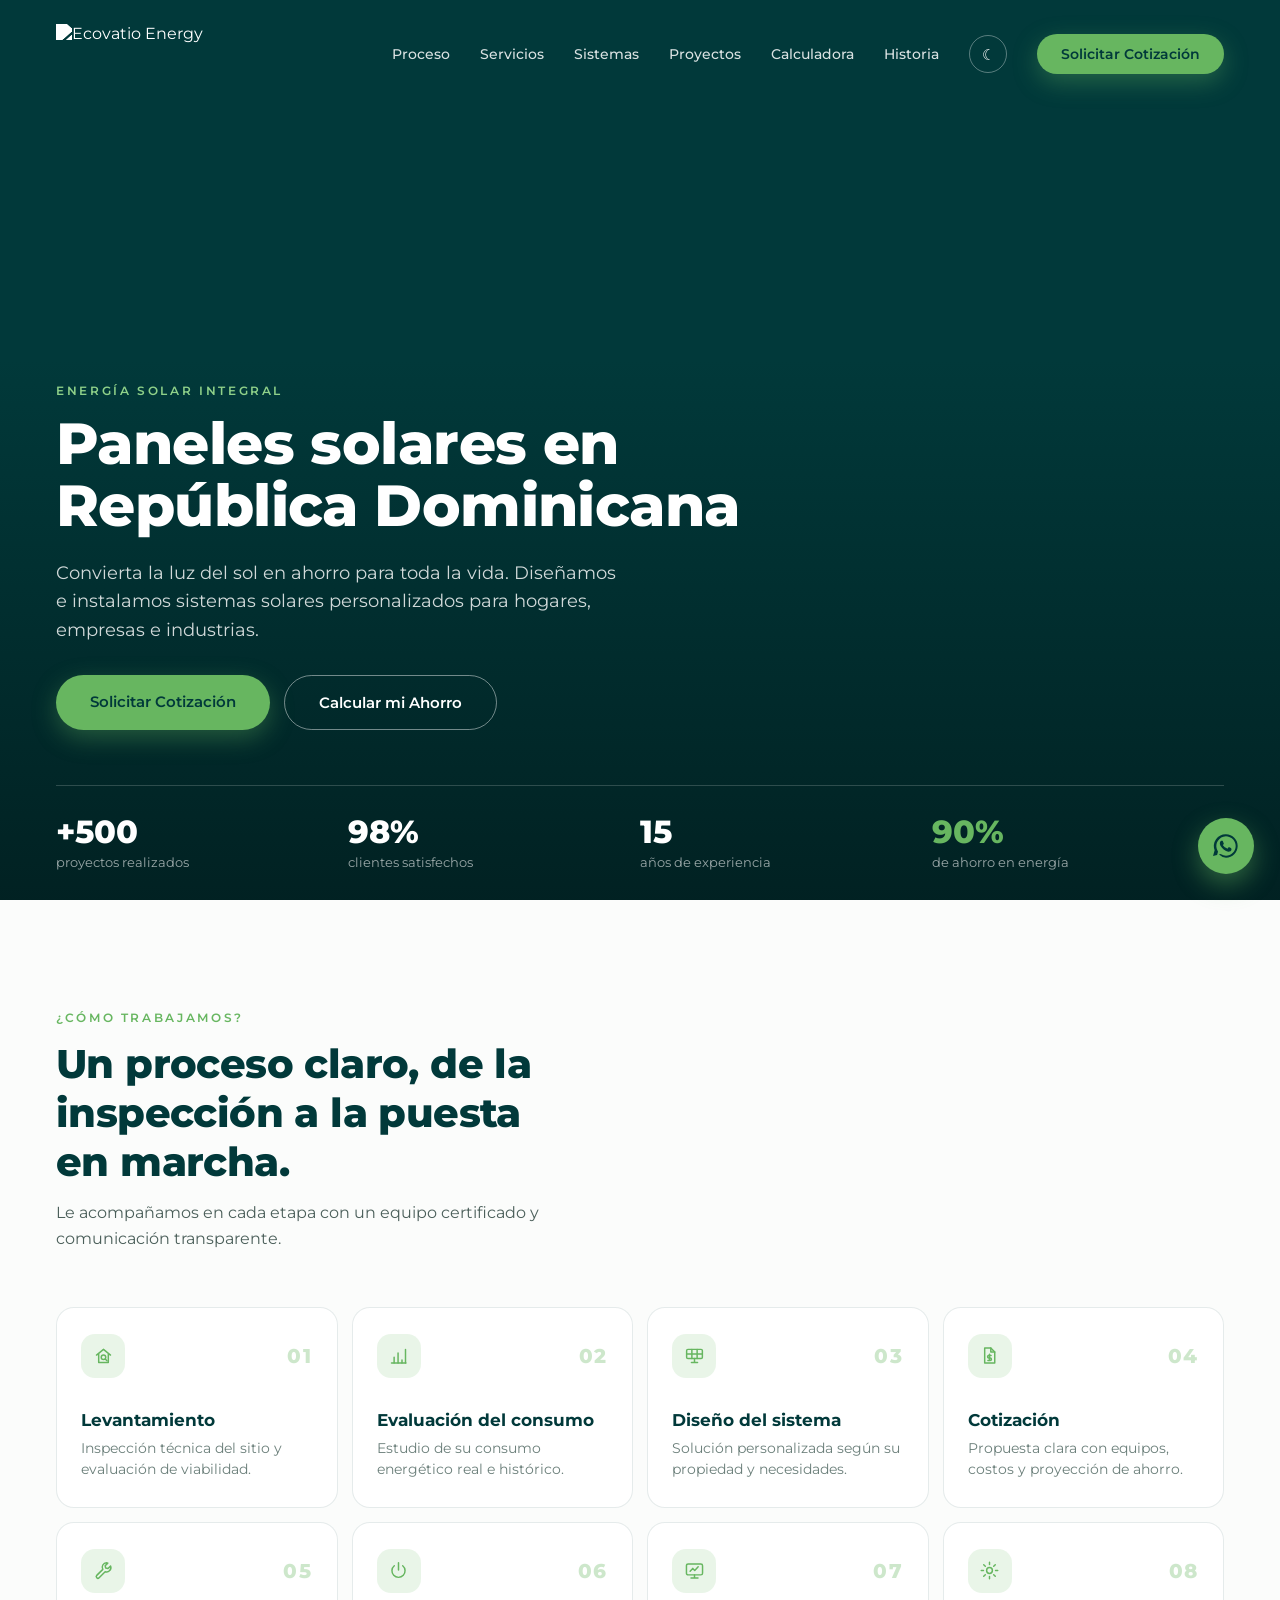
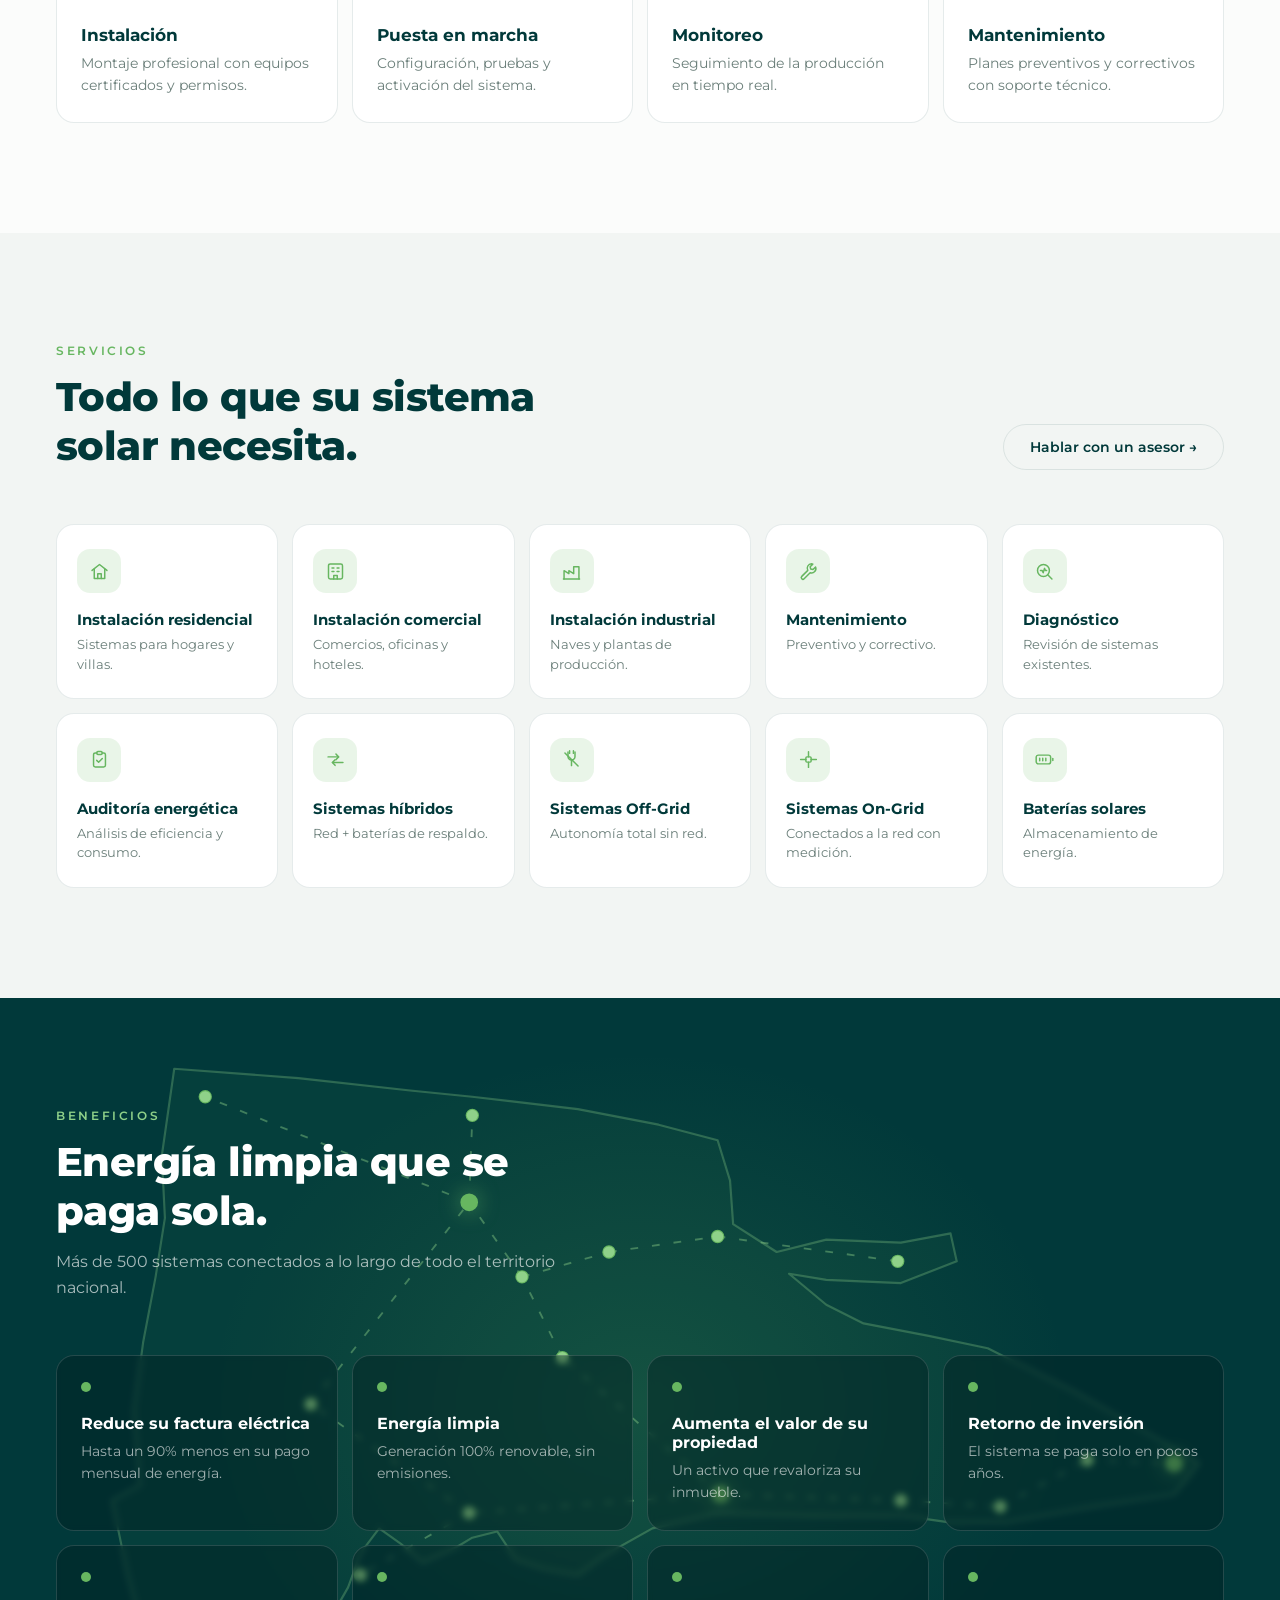
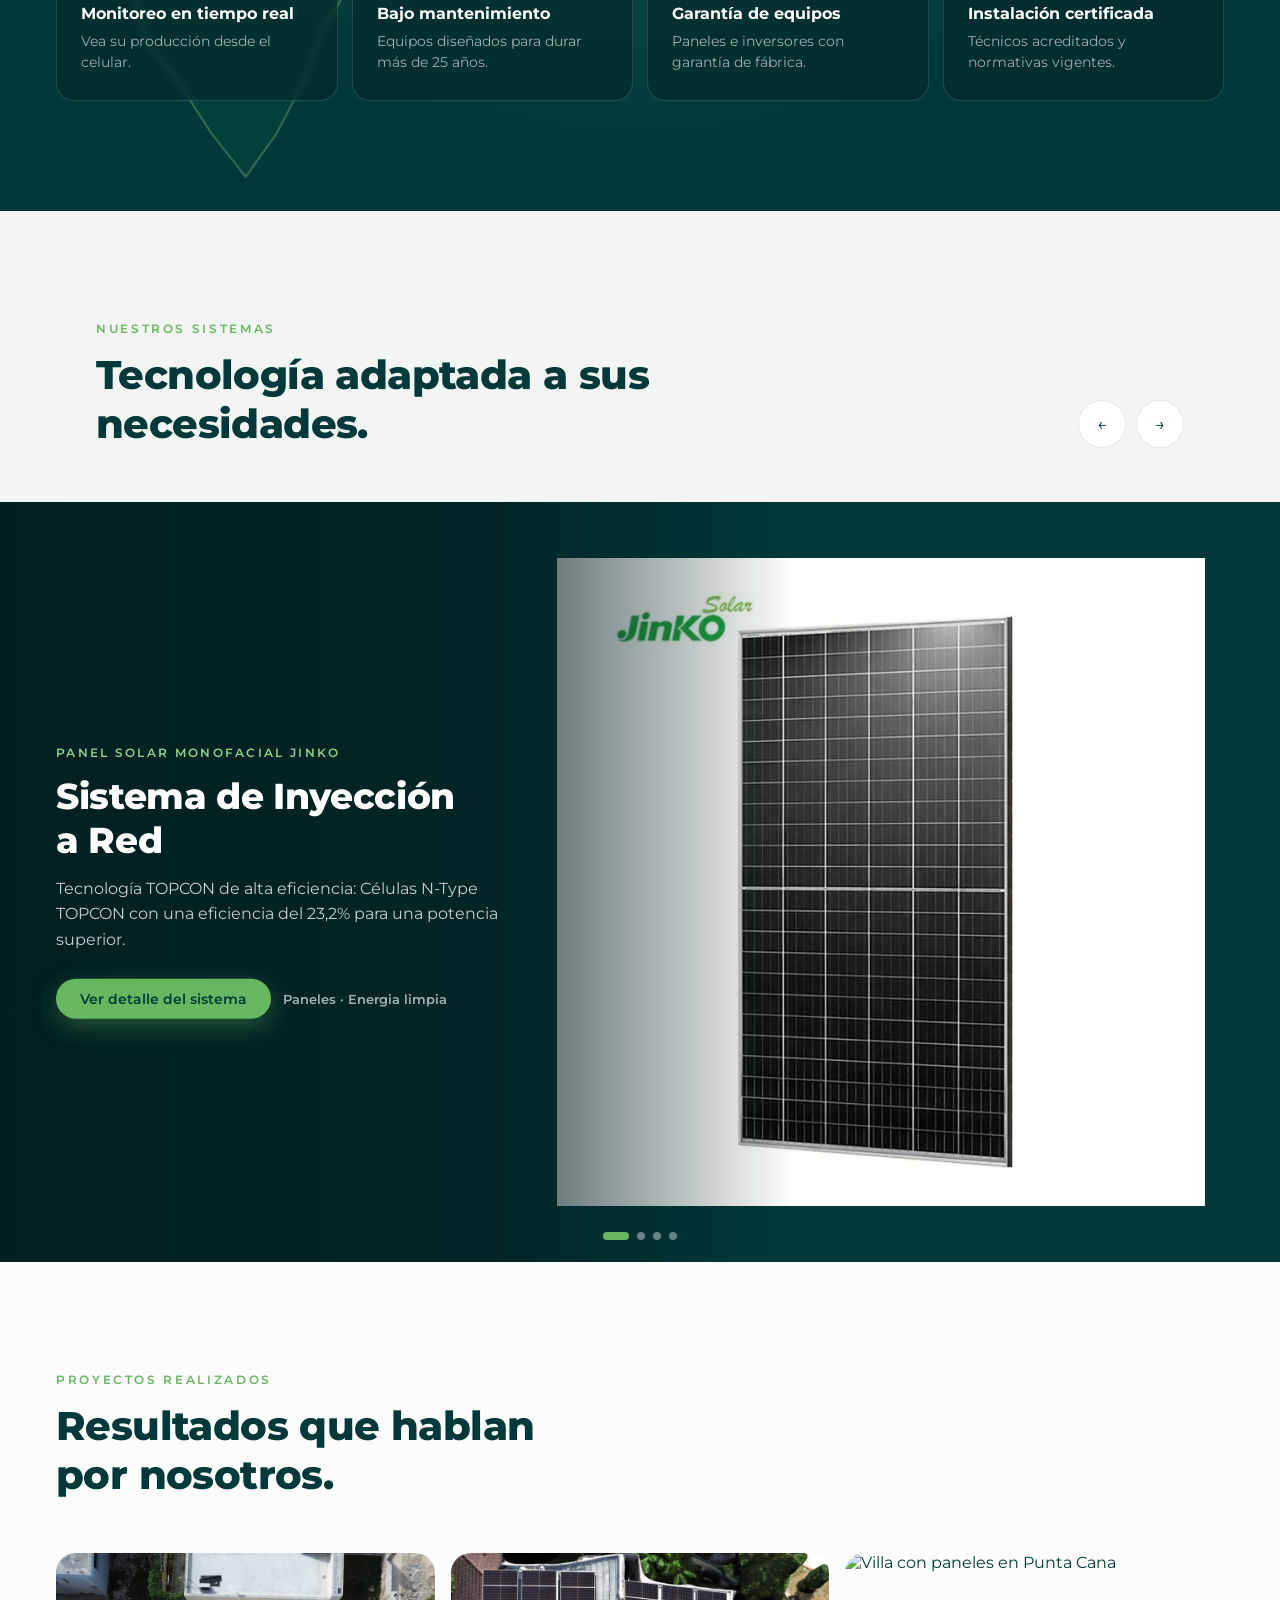
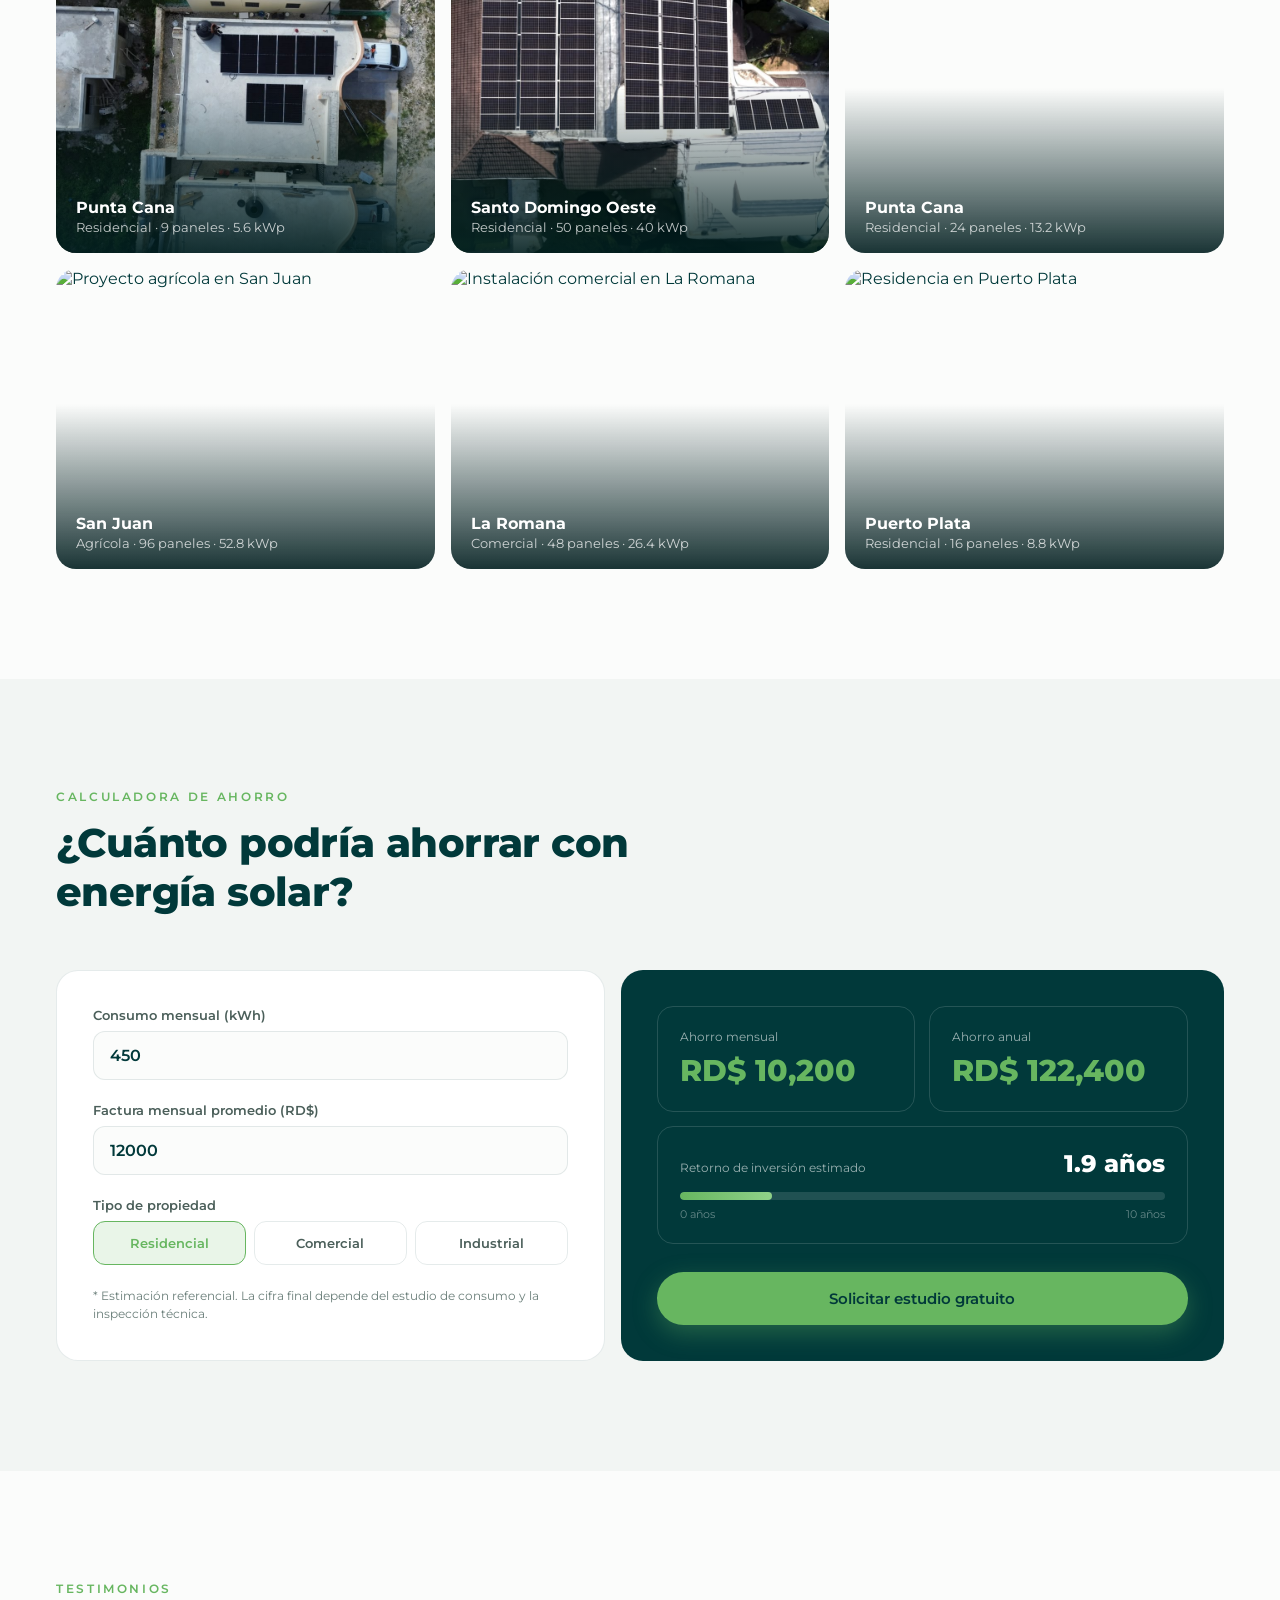
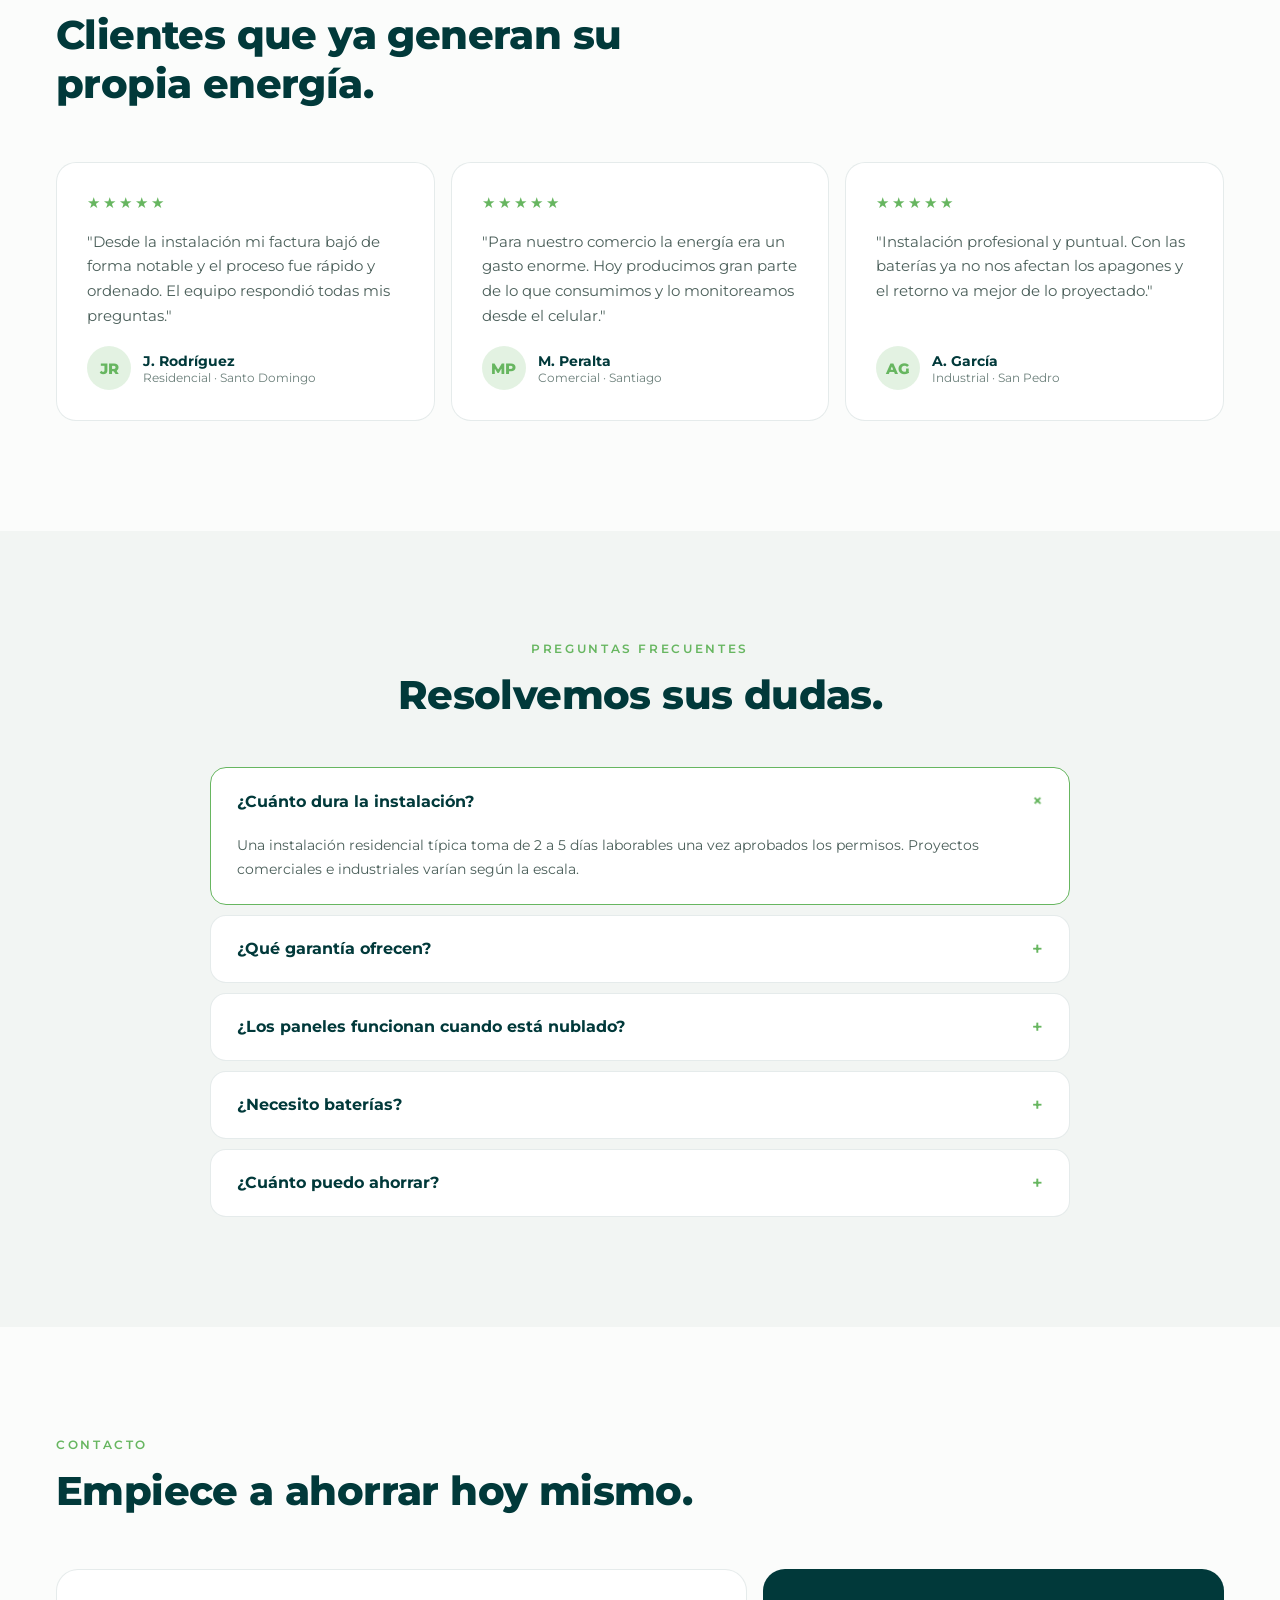
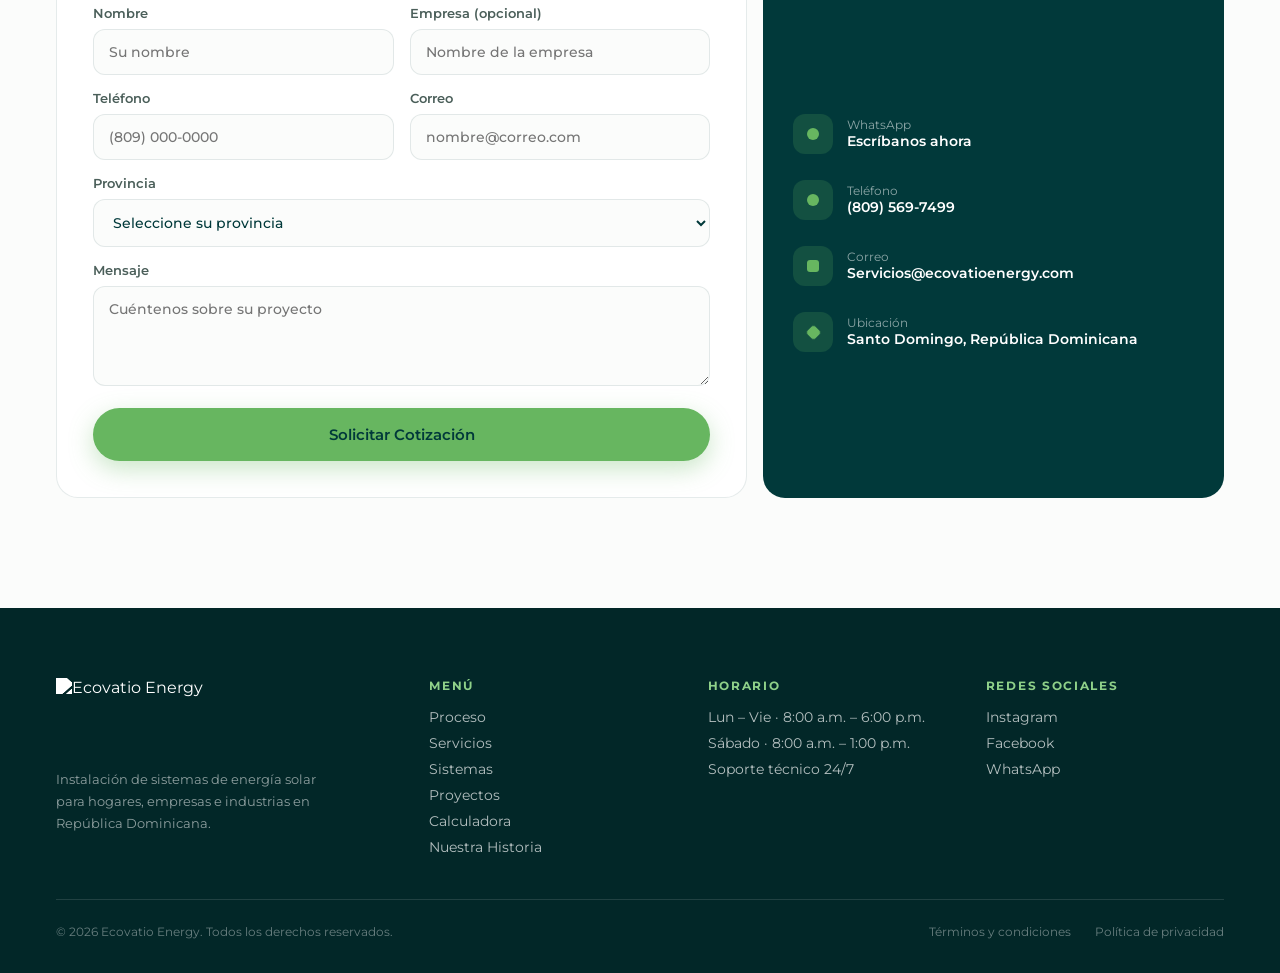
==== index.html @ 4c4de635 "corrección de etiquetas de cierre en la sección de pasos del proceso" ====
<!DOCTYPE html>
<html lang="es">

<head>
    <meta charset="UTF-8">
    <meta name="viewport" content="width=device-width, initial-scale=1.0">

    <title>Paneles Solares en República Dominicana | Ecovatio Energy</title>
    <meta name="description"
        content="Instalación de paneles solares para hogares, empresas e industrias en RD. Ahorre hasta 90% en su factura eléctrica. Cotización y estudio de consumo gratis.">
    <link rel="canonical" href="https://ecovatioenergy.com/">
    <meta name="robots" content="index, follow, max-image-preview:large">
    <meta name="theme-color" content="#01393A">
    <meta name="geo.region" content="DO">
    <meta name="geo.placename" content="Santo Domingo">

    <!-- Redes sociales -->
    <meta property="og:type" content="website">
    <meta property="og:locale" content="es_DO">
    <meta property="og:site_name" content="Ecovatio Energy">
    <meta property="og:title" content="Paneles Solares en República Dominicana | Ecovatio Energy">
    <meta property="og:description"
        content="Instalación de sistemas solares para hogares, empresas e industrias en RD. Ahorre hasta 90% en su factura eléctrica.">
    <meta property="og:url" content="https://ecovatioenergy.com/">
    <meta property="og:image" content="https://ecovatioenergy.com/assets/img/og-cover.jpg">
    <meta name="twitter:card" content="summary_large_image">

    <link rel="icon" type="image/png" href="/assets/img/favicon.png">
    <link rel="apple-touch-icon" href="/assets/img/apple-touch-icon.png">
    <link rel="preconnect" href="https://fonts.googleapis.com">
    <link rel="preconnect" href="https://fonts.gstatic.com" crossorigin>
    <link href="https://fonts.googleapis.com/css2?family=Montserrat:wght@400;600;800&display=swap" rel="stylesheet">
    <link rel="stylesheet" href="/css/style.css">
    <script>document.documentElement.classList.add('preloading');</script>
</head>

<body>
    <!-- ================= PRELOADER ================= -->
    <div class="preloader" id="preloader">
        <div class="preloader__glow"></div>
        <img class="preloader__logo" src="/assets/img/logo.png" alt="Ecovatio Energy">
        <div class="preloader__ring"></div>
        <div class="preloader__text">Cargando energía…</div>
    </div>
    <!-- ================= ICON SPRITE ================= -->

    <svg class="icon-sprite" aria-hidden="true">
        <symbol id="i-survey" viewBox="0 0 24 24">
            <path d="M4 11.5 12 5l8 6.5" />
            <path d="M6.5 10.5V20h11v-9.5" />
            <circle cx="12" cy="14" r="2.6" />
            <path d="m14 16 2 2" />
        </symbol>
        <symbol id="i-consumo" viewBox="0 0 24 24">
            <path d="M4 20.5h16.5" />
            <path d="M7 20.5v-6.5M11.5 20.5V9M16 20.5v-3.5M20 20.5V5" />
        </symbol>
        <symbol id="i-diseno" viewBox="0 0 24 24">
            <rect x="3" y="5" width="18" height="10.5" rx="1.5" />
            <path d="M9 5v10.5M15 5v10.5M3 10.2h18M12 15.5V20M8.5 20h7" />
        </symbol>
        <symbol id="i-cotizacion" viewBox="0 0 24 24">
            <path d="M6.5 3.5h7L18 8v12.5H6.5z" />
            <path d="M13.5 3.5V8H18" />
            <path d="M12 10.5v7" />
            <path d="M13.8 12h-2.6a1.4 1.4 0 0 0 0 2.8h1.6a1.4 1.4 0 0 1 0 2.8h-2.6" />
        </symbol>
        <symbol id="i-instalacion" viewBox="0 0 24 24">
            <path
                d="M15.5 3.2a5 5 0 0 0-4.3 7.5l-6.9 6.9a1.9 1.9 0 0 0 2.7 2.7l6.9-6.9a5 5 0 0 0 6.2-6.6l-3 3-2.6-.6-.6-2.6 3-3a5 5 0 0 0-1.4-.4z" />
        </symbol>
        <symbol id="i-marcha" viewBox="0 0 24 24">
            <path d="M12 3v8.5" />
            <path d="M7.2 6.6a7.5 7.5 0 1 0 9.6 0" />
        </symbol>
        <symbol id="i-monitoreo" viewBox="0 0 24 24">
            <rect x="2.8" y="4.5" width="18.4" height="12.5" rx="2" />
            <path d="M8 20.5h8M12 17v3.5" />
            <path d="M7 12.8 10 9.6l2.3 2.4 3.9-4.3" />
        </symbol>
        <symbol id="i-mantenimiento" viewBox="0 0 24 24">
            <circle cx="12" cy="12" r="3.3" />
            <path
                d="M12 2.6v2.5M12 18.9v2.5M21.4 12h-2.5M5.1 12H2.6M18.6 5.4l-1.8 1.8M7.2 16.8l-1.8 1.8M18.6 18.6l-1.8-1.8M7.2 7.2 5.4 5.4" />
        </symbol>
        <symbol id="i-casa" viewBox="0 0 24 24">
            <path d="M3.5 10.8 12 4l8.5 6.8" />
            <path d="M6 9.5V20h12V9.5" />
            <path d="M10 20v-5.5h4V20" />
        </symbol>
        <symbol id="i-comercio" viewBox="0 0 24 24">
            <rect x="4" y="3.5" width="16" height="17" rx="2" />
            <path d="M8 8h2.2M13.8 8H16M8 12h2.2M13.8 12H16M10 20.5v-4h4v4" />
        </symbol>
        <symbol id="i-industria" viewBox="0 0 24 24">
            <path d="M2.8 20.5h18.4" />
            <path d="M3.5 20.5V11l5.5 3.5V11l5.5 3.5V6.5h6v14" />
        </symbol>
        <symbol id="i-diagnostico" viewBox="0 0 24 24">
            <circle cx="10.8" cy="10.8" r="6.8" />
            <path d="m20.5 20.5-4.8-4.8" />
            <path d="M7.4 10.8h1.8l1.3 2.6 1.5-5 1.1 2.4h1.3" />
        </symbol>
        <symbol id="i-auditoria" viewBox="0 0 24 24">
            <path d="M9 4.5H7.2a2 2 0 0 0-2 2v12.2a2 2 0 0 0 2 2h9.6a2 2 0 0 0 2-2V6.5a2 2 0 0 0-2-2H15" />
            <rect x="9" y="2.8" width="6" height="3.4" rx="1.2" />
            <path d="m8.8 13 2.2 2.2 4.2-4.4" />
        </symbol>
        <symbol id="i-hibrido" viewBox="0 0 24 24">
            <path d="M3.5 9h12" />
            <path d="m12.5 5.8 3 3.2-3 3.2" />
            <path d="M20.5 15.5h-12" />
            <path d="m11.5 12.3-3 3.2 3 3.2" />
        </symbol>
        <symbol id="i-offgrid" viewBox="0 0 24 24">
            <path d="M8 3.5v5.2a4 4 0 0 0 8 0V3.5" />
            <path d="M9.8 2v3M14.2 2v3" />
            <path d="M12 12.7v6.3" />
            <path d="m4.5 4.5 15 15" />
        </symbol>
        <symbol id="i-ongrid" viewBox="0 0 24 24">
            <rect x="9" y="9" width="6" height="6" rx="1.2" />
            <path d="M12 3v6M12 15v6M3 12h6M15 12h6" />
        </symbol>
        <symbol id="i-bateria" viewBox="0 0 24 24">
            <rect x="2.5" y="7" width="16.5" height="10" rx="2.5" />
            <path d="M21.5 10.8v2.4" />
            <path d="M6.5 10.5v3M10 10.5v3M13.5 10.5v3" />
        </symbol>
    </svg>

    <!-- ================= HERO ================= -->
    <header id="inicio" class="hero">
        <!-- <video class="hero__video" autoplay muted loop playsinline poster="/assets/img/hero-green.png">
            <source src="/assets/img/VideoTomaDron.mp4" type="video/mp4">
        </video> -->
        <video class="hero__video" autoplay muted loop playsinline preload="metadata"
            poster="/assets/img/hero-green.webp">
            <source src="/assets/img/VideoTomaDron.webm" type="video/webm">
            <source src="/assets/img/VideoTomaDron.mp4" type="video/mp4">
        </video>
        <div class="hero__overlay"></div>

        <nav class="nav nav--overlay">
            <a href="index.html" class="nav__logo">
                <img src="/assets/img/logo.png" alt="Ecovatio Energy">
            </a>
            <button class="nav__burger" id="nav-burger" aria-label="Abrir menú" aria-expanded="false">☰</button>
            <div class="nav__links" id="nav-links">
                <a href="#proceso">Proceso</a>
                <a href="#servicios">Servicios</a>
                <a href="#sistemas">Sistemas</a>
                <a href="#proyectos">Proyectos</a>
                <a href="#calculadora">Calculadora</a>
                <a href="/pages/historia.html">Historia</a>
                <button class="theme-toggle" id="theme-toggle" title="Cambiar tema" aria-label="Cambiar tema">☾</button>
                <a href="#contacto" class="btn btn--primary btn--sm">Solicitar Cotización</a>
            </div>
        </nav>

        <div class="hero__content">
            <div class="eyebrow eyebrow--light">Energía solar integral</div>
            <h1 class="hero__title">Paneles solares en República Dominicana</h1>
            <p class="hero__text">Convierta la luz del sol en ahorro para toda la vida. Diseñamos e instalamos sistemas
                solares personalizados para hogares, empresas e industrias.</p>
            <div class="hero__actions">
                <a href="#contacto" class="btn btn--primary">Solicitar Cotización</a>
                <a href="#calculadora" class="btn btn--ghost-light">Calcular mi Ahorro</a>
            </div>
        </div>

        <div class="hero__stats">
            <div>
                <div class="stat__value">+500</div>
                <div class="stat__label">proyectos realizados</div>
            </div>
            <div>
                <div class="stat__value">98%</div>
                <div class="stat__label">clientes satisfechos</div>
            </div>
            <div>
                <div class="stat__value">15</div>
                <div class="stat__label">años de experiencia</div>
            </div>
            <div>
                <div class="stat__value stat__value--accent">90%</div>
                <div class="stat__label">de ahorro en energía</div>
            </div>
        </div>
    </header>

    <!-- ================= PROCESO ================= -->
     <!-- coorecion -->
    <section id="proceso" class="section">
        <div class="wrap">
            <div class="eyebrow">¿Cómo trabajamos?</div>
            <h2 class="section-title">Un proceso claro, de la inspección a la puesta en marcha.</h2>
            <p class="section-lead">Le acompañamos en cada etapa con un equipo certificado y comunicación transparente.
            </p>
            <div class="grid-4">
                <div class="step-card reveal">
                    <div class="step-card__head">
                        <div class="step-card__icon"><svg class="icon">
                                <use href="#i-survey"></use>
                            </svg></div>
                        <div class="step-card__num">01</div>
                    </div>
                    <h3 class="step-card__title">Levantamiento
                </h3>
                <div class="step-card__desc">Inspección técnica del sitio y evaluación de viabilidad.</div>
            </div>
            <div class="step-card reveal">
                <div class="step-card__head">
                    <div class="step-card__icon"><svg class="icon">
                            <use href="#i-consumo"></use>
                        </svg></div>
                    <div class="step-card__num">02</div>
                </div>
                <h3 class="step-card__title">Evaluación del consumo
            </h3>
            <div class="step-card__desc">Estudio de su consumo energético real e histórico.</div>
        </div>
        <div class="step-card reveal">
            <div class="step-card__head">
                <div class="step-card__icon"><svg class="icon">
                        <use href="#i-diseno"></use>
                    </svg></div>
                <div class="step-card__num">03</div>
            </div>
            <h3 class="step-card__title">Diseño del sistema
        </h3>
        <div class="step-card__desc">Solución personalizada según su propiedad y necesidades.</div>
        </div>
        <div class="step-card reveal">
            <div class="step-card__head">
                <div class="step-card__icon"><svg class="icon">
                        <use href="#i-cotizacion"></use>
                    </svg></div>
                <div class="step-card__num">04</div>
            </div>
            <h3 class="step-card__title">Cotización
        </h3>
        <div class="step-card__desc">Propuesta clara con equipos, costos y proyección de ahorro.</div>
        </div>
        <div class="step-card reveal">
            <div class="step-card__head">
                <div class="step-card__icon"><svg class="icon">
                        <use href="#i-instalacion"></use>
                    </svg></div>
                <div class="step-card__num">05</div>
            </div>
            <h3 class="step-card__title">Instalación
        </h3>
        <div class="step-card__desc">Montaje profesional con equipos certificados y permisos.</div>
        </div>
        <div class="step-card reveal">
            <div class="step-card__head">
                <div class="step-card__icon"><svg class="icon">
                        <use href="#i-marcha"></use>
                    </svg></div>
                <div class="step-card__num">06</div>
            </div>
            <h3 class="step-card__title">Puesta en marcha
        </h3>
        <div class="step-card__desc">Configuración, pruebas y activación del sistema.</div>
        </div>
        <div class="step-card reveal">
            <div class="step-card__head">
                <div class="step-card__icon"><svg class="icon">
                        <use href="#i-monitoreo"></use>
                    </svg></div>
                <div class="step-card__num">07</div>
            </div>
            <h3 class="step-card__title">Monitoreo
        </h3>
        <div class="step-card__desc">Seguimiento de la producción en tiempo real.</div>
        </div>
        <div class="step-card reveal">
            <div class="step-card__head">
                <div class="step-card__icon"><svg class="icon">
                        <use href="#i-mantenimiento"></use>
                    </svg></div>
                <div class="step-card__num">08</div>
            </div>
            <h3 class="step-card__title">Mantenimiento
        </h3>
        <div class="step-card__desc">Planes preventivos y correctivos con soporte técnico.</div>
        </div>
        </div>
        </div>
    </section>

    <!-- ================= SERVICIOS ================= -->
    <section id="servicios" class="section section--alt">
        <div class="wrap">
            <div class="eyebrow">Servicios</div>
            <div class="section-head-row">
                <h2 class="section-title">Todo lo que su sistema solar necesita.</h2>
                <a href="#contacto" class="btn btn--ghost">Hablar con un asesor →</a>
            </div>
            <div class="grid-5">
                <div class="service-card reveal">
                    <div class="service-card__icon"><svg class="icon">
                            <use href="#i-casa"></use>
                        </svg></div>
                    <h3 class="service-card__title">Instalación residencial</h3>
                <div class="service-card__desc">Sistemas para hogares y villas.</div>
            </div>
            <div class="service-card reveal">
                <div class="service-card__icon"><svg class="icon">
                        <use href="#i-comercio"></use>
                    </svg></div>
                <h3 class="service-card__title">Instalación comercial</h3>
            <div class="service-card__desc">Comercios, oficinas y hoteles.</div>
        </div>
        <div class="service-card reveal">
            <div class="service-card__icon"><svg class="icon">
                    <use href="#i-industria"></use>
                </svg></div>
            <h3 class="service-card__title">Instalación industrial</h3>
        <div class="service-card__desc">Naves y plantas de producción.</div>
        </div>
        <div class="service-card reveal">
            <div class="service-card__icon"><svg class="icon">
                    <use href="#i-instalacion"></use>
                </svg></div>
            <h3 class="service-card__title">Mantenimiento</h3>
        <div class="service-card__desc">Preventivo y correctivo.</div>
        </div>
        <div class="service-card reveal">
            <div class="service-card__icon"><svg class="icon">
                    <use href="#i-diagnostico"></use>
                </svg></div>
            <h3 class="service-card__title">Diagnóstico</h3>
        <div class="service-card__desc">Revisión de sistemas existentes.</div>
        </div>
        <div class="service-card reveal">
            <div class="service-card__icon"><svg class="icon">
                    <use href="#i-auditoria"></use>
                </svg></div>
            <h3 class="service-card__title">Auditoría energética</h3>
        <div class="service-card__desc">Análisis de eficiencia y consumo.</div>
        </div>
        <div class="service-card reveal">
            <div class="service-card__icon"><svg class="icon">
                    <use href="#i-hibrido"></use>
                </svg></div>
            <h3 class="service-card__title">Sistemas híbridos</h3>
        <div class="service-card__desc">Red + baterías de respaldo.</div>
        </div>
        <div class="service-card reveal">
            <div class="service-card__icon"><svg class="icon">
                    <use href="#i-offgrid"></use>
                </svg></div>
            <h3 class="service-card__title">Sistemas Off-Grid</h3>
        <div class="service-card__desc">Autonomía total sin red.</div>
        </div>
        <div class="service-card reveal">
            <div class="service-card__icon"><svg class="icon">
                    <use href="#i-ongrid"></use>
                </svg></div>
            <h3 class="service-card__title">Sistemas On-Grid</h3>
        <div class="service-card__desc">Conectados a la red con medición.</div>
        </div>
        <div class="service-card reveal">
            <div class="service-card__icon"><svg class="icon">
                    <use href="#i-bateria"></use>
                </svg></div>
            <h3 class="service-card__title">Baterías solares</h3>
        <div class="service-card__desc">Almacenamiento de energía.</div>
        </div>
        </div>
        </div>
    </section>

    <!-- ================= BENEFICIOS ================= -->
    <section class="section section--dark section--network">

        <div class="net-bg" aria-hidden="true">
            <svg viewBox="0 0 760 500" xmlns="http://www.w3.org/2000/svg">
                <!-- contorno del país -->
                <path class="net-land" d="M80 34 L160 40 L232 48 L272 52 L340 60 L392 70 L430 80 L438 106 L440 134
                L468 152 L500 144 L548 146 L580 140 L584 158 L548 172 L500 170 L476 166 L500 186 L524 198
                L566 206 L604 214 L660 242 L706 268 L740 288 L724 308 L672 316 L616 326 L578 326 L550 322
                L492 322 L430 320 L388 330 L356 348 L340 360 L318 356 L300 350 L288 332 L272 336 L262 342
                L240 352 L226 340 L212 330 L200 346 L192 368 L176 396 L166 424 L146 462 L126 490 L104 462
                L82 428 L62 404 L50 360 L40 312 L58 302 L54 254 L60 210 L68 168 L74 130 L72 90 Z" />

                <!-- red de conexiones -->
                <g class="net-links">
                    <line x1="432" y1="308" x2="330" y2="220" />
                    <line x1="330" y1="220" x2="304" y2="168" />
                    <line x1="304" y1="168" x2="270" y2="120" />
                    <line x1="270" y1="120" x2="272" y2="64" />
                    <line x1="270" y1="120" x2="100" y2="52" />
                    <line x1="304" y1="168" x2="360" y2="152" />
                    <line x1="360" y1="152" x2="430" y2="142" />
                    <line x1="430" y1="142" x2="546" y2="158" />
                    <line x1="432" y1="308" x2="548" y2="312" />
                    <line x1="548" y1="312" x2="612" y2="316" />
                    <line x1="612" y1="316" x2="668" y2="286" />
                    <line x1="668" y1="286" x2="724" y2="288" />
                    <line x1="432" y1="308" x2="270" y2="320" />
                    <line x1="270" y1="320" x2="200" y2="360" />
                    <line x1="270" y1="320" x2="168" y2="250" />
                    <line x1="168" y1="250" x2="270" y2="120" />
                </g>

                <!-- nodos -->
                <g class="net-nodes">
                    <g class="net-node net-node--main" style="--x:432px;--y:308px">
                        <circle class="net-ring" cx="432" cy="308" r="5" />
                        <circle class="net-dot" cx="432" cy="308" r="5" />
                    </g>
                    <g class="net-node net-node--main" style="--x:270px;--y:120px">
                        <circle class="net-ring" cx="270" cy="120" r="5" />
                        <circle class="net-dot" cx="270" cy="120" r="5" />
                    </g>
                    <g class="net-node net-node--main" style="--x:724px;--y:288px">
                        <circle class="net-ring" cx="724" cy="288" r="5" />
                        <circle class="net-dot" cx="724" cy="288" r="5" />
                    </g>
                    <g class="net-node">
                        <circle class="net-ring" cx="272" cy="64" r="3.6" />
                        <circle class="net-dot" cx="272" cy="64" r="3.6" />
                    </g>
                    <g class="net-node">
                        <circle class="net-ring" cx="100" cy="52" r="3.6" />
                        <circle class="net-dot" cx="100" cy="52" r="3.6" />
                    </g>
                    <g class="net-node">
                        <circle class="net-ring" cx="304" cy="168" r="3.6" />
                        <circle class="net-dot" cx="304" cy="168" r="3.6" />
                    </g>
                    <g class="net-node">
                        <circle class="net-ring" cx="360" cy="152" r="3.6" />
                        <circle class="net-dot" cx="360" cy="152" r="3.6" />
                    </g>
                    <g class="net-node">
                        <circle class="net-ring" cx="430" cy="142" r="3.6" />
                        <circle class="net-dot" cx="430" cy="142" r="3.6" />
                    </g>
                    <g class="net-node">
                        <circle class="net-ring" cx="546" cy="158" r="3.6" />
                        <circle class="net-dot" cx="546" cy="158" r="3.6" />
                    </g>
                    <g class="net-node">
                        <circle class="net-ring" cx="330" cy="220" r="3.6" />
                        <circle class="net-dot" cx="330" cy="220" r="3.6" />
                    </g>
                    <g class="net-node">
                        <circle class="net-ring" cx="168" cy="250" r="3.6" />
                        <circle class="net-dot" cx="168" cy="250" r="3.6" />
                    </g>
                    <g class="net-node">
                        <circle class="net-ring" cx="270" cy="320" r="3.6" />
                        <circle class="net-dot" cx="270" cy="320" r="3.6" />
                    </g>
                    <g class="net-node">
                        <circle class="net-ring" cx="200" cy="360" r="3.6" />
                        <circle class="net-dot" cx="200" cy="360" r="3.6" />
                    </g>
                    <g class="net-node">
                        <circle class="net-ring" cx="548" cy="312" r="3.6" />
                        <circle class="net-dot" cx="548" cy="312" r="3.6" />
                    </g>
                    <g class="net-node">
                        <circle class="net-ring" cx="612" cy="316" r="3.6" />
                        <circle class="net-dot" cx="612" cy="316" r="3.6" />
                    </g>
                    <g class="net-node">
                        <circle class="net-ring" cx="668" cy="286" r="3.6" />
                        <circle class="net-dot" cx="668" cy="286" r="3.6" />
                    </g>
                </g>
            </svg>
        </div>

        <div class="wrap">
            <div class="eyebrow eyebrow--light">Beneficios</div>
            <h2 class="section-title">Energía limpia que se paga sola.</h2>
            <p class="section-lead section-lead--light">Más de 500 sistemas conectados a lo largo de todo el territorio
                nacional.</p>
            <div class="grid-4" style="margin-top:54px">
                <div class="benefit-card reveal">
                    <div class="benefit-card__dot"></div>
                    <div class="benefit-card__title">Reduce su factura eléctrica</div>
                    <div class="benefit-card__desc">Hasta un 90% menos en su pago mensual de energía.</div>
                </div>
                <div class="benefit-card reveal">
                    <div class="benefit-card__dot"></div>
                    <div class="benefit-card__title">Energía limpia</div>
                    <div class="benefit-card__desc">Generación 100% renovable, sin emisiones.</div>
                </div>
                <div class="benefit-card reveal">
                    <div class="benefit-card__dot"></div>
                    <div class="benefit-card__title">Aumenta el valor de su propiedad</div>
                    <div class="benefit-card__desc">Un activo que revaloriza su inmueble.</div>
                </div>
                <div class="benefit-card reveal">
                    <div class="benefit-card__dot"></div>
                    <div class="benefit-card__title">Retorno de inversión</div>
                    <div class="benefit-card__desc">El sistema se paga solo en pocos años.</div>
                </div>
                <div class="benefit-card reveal">
                    <div class="benefit-card__dot"></div>
                    <div class="benefit-card__title">Monitoreo en tiempo real</div>
                    <div class="benefit-card__desc">Vea su producción desde el celular.</div>
                </div>
                <div class="benefit-card reveal">
                    <div class="benefit-card__dot"></div>
                    <div class="benefit-card__title">Bajo mantenimiento</div>
                    <div class="benefit-card__desc">Equipos diseñados para durar más de 25 años.</div>
                </div>
                <div class="benefit-card reveal">
                    <div class="benefit-card__dot"></div>
                    <div class="benefit-card__title">Garantía de equipos</div>
                    <div class="benefit-card__desc">Paneles e inversores con garantía de fábrica.</div>
                </div>
                <div class="benefit-card reveal">
                    <div class="benefit-card__dot"></div>
                    <div class="benefit-card__title">Instalación certificada</div>
                    <div class="benefit-card__desc">Técnicos acreditados y normativas vigentes.</div>
                </div>
            </div>
        </div>
    </section>
    <!-- ================= SISTEMAS (CARRUSEL) ================= -->
    <section id="sistemas" class="section section--alt" style="padding-left:0;padding-right:0;padding-bottom:0">
        <div class="wrap" style="padding:0 56px 54px">
            <div class="eyebrow">Nuestros sistemas</div>
            <div class="section-head-row" style="margin-bottom:0">
                <h2 class="section-title">Tecnología adaptada a sus necesidades.</h2>
                <div class="carousel__arrows">
                    <button class="carousel__arrow" id="car-prev" aria-label="Anterior">←</button>
                    <button class="carousel__arrow" id="car-next" aria-label="Siguiente">→</button>
                </div>
            </div>
        </div>
        <div class="carousel">
            <div class="carousel__track" id="car-track">
                <div class="carousel__slide carousel__slide carousel__slide--product">
                    <img class="carousel__img"
                        src="/assets/img/paneles/Mono-Solar-Panels-Jinko-Tiger-PRO-Jinko-Solar-Panel-585W-580W-590W-Jinko-P-Type-768x768.webp"
                        alt="Sistema de inyección a red" loading="lazy">
                    <div class="carousel__shade"></div>
                    <div class="carousel__body">
                        <div class="carousel__tag">Panel solar monofacial Jinko</div>
                        <h3 class="carousel__title">Sistema de Inyección a Red</h3>
                        <p class="carousel__desc">Tecnología TOPCON de alta eficiencia: Células N-Type TOPCON con una
                            eficiencia del 23,2% para una potencia superior.</p>
                        <div class="carousel__meta">
                            <a href="/pages/sistemas.html" class="btn btn--primary btn--sm">Ver detalle del sistema</a>
                            <span class="carousel__spec">Paneles · Energia limpia</span>
                        </div>
                    </div>
                </div>
                <div class="carousel__slide carousel__slide carousel__slide--product">
                    <img class="carousel__img" src="/assets/img/baterias/Weco_Residenziali_16K0-LV-1.png"
                        alt="Sistema híbrido inteligente" loading="lazy">
                    <div class="carousel__shade"></div>
                    <div class="carousel__body">
                        <div class="carousel__tag">16K0 LV 16 kWh</div>
                        <h3 class="carousel__title">Batería de bajo voltaje</h3>
                        <p class="carousel__desc">Un sistema de almacenamiento LiFePO₄ de alta capacidad diseñado para
                            proporcionar energía de respaldo confiable, integración perfecta y gestión energética
                            escalable en instalaciones híbridas.</p>
                        <div class="carousel__meta">
                            <a href="/pages/sistemas.html" class="btn btn--primary btn--sm">Ver detalle del sistema</a>
                            <span class="carousel__spec">Baterías de litio LiFePO4 de larga vida</span>
                        </div>
                    </div>
                </div>
                <div class="carousel__slide carousel__slide carousel__slide--product">
                    <img class="carousel__img" src="/assets/img/baterias/Weco_Residenziali_XTS.png"
                        alt="Sistema híbrido inteligente" loading="lazy">
                    <div class="carousel__shade"></div>
                    <div class="carousel__body">
                        <div class="carousel__tag">SERIE XTS 8 / 12 kW</div>
                        <h3 class="carousel__title">Potencia de última generación para los sistemas energéticos
                            modernos.</h3>
                        <p class="carousel__desc">La nueva serie XTS lleva el rendimiento de fase dividida al siguiente
                            nivel, diseñada para Aplicaciones de 120/240 V con mayor potencia, mayor flexibilidad y
                            gestión energética avanzada. Desde De 8 a 12 kWOfrece el máximo control, copias de seguridad
                            sin interrupciones y un rendimiento fiable en cualquier escenario.</p>
                        <div class="carousel__meta">
                            <a href="/pages/sistemas.html" class="btn btn--primary btn--sm">Ver detalle del sistema</a>
                            <span class="carousel__spec">Más potencia, más control - Flexibilidad de entrada solar sin
                                igual</span>
                        </div>
                    </div>
                </div>
                <div class="carousel__slide carousel__slide carousel__slide--product">
                    <img class="carousel__img" src="/assets/img/inversores/Weco_Residenziali_5K3-EVO-1.png"
                        alt="Sistema off-grid autónomo" loading="lazy">
                    <div class="carousel__shade"></div>
                    <div class="carousel__body">
                        <div class="carousel__tag">5K3 EVO 5,22 kWh</div>
                        <h3 class="carousel__title">Módulo de doble voltaje IP66</h3>
                        <p class="carousel__desc">Una solución LiFePO₄ de alta eficiencia diseñada para aplicaciones
                            residenciales y comerciales pequeñas, que combina una integración híbrida avanzada, una
                            gestión inteligente de la energía y una escalabilidad flexible con un diseño de última
                            generación.</p>
                        <div class="carousel__meta">
                            <a href="/pages/sistemas.html" class="btn btn--primary btn--sm">Ver detalle del sistema</a>
                            <span class="carousel__spec">Rendimiento, fiabilidad y control energético continuo.</span>
                        </div>
                    </div>
                </div>
            </div>
            <div class="carousel__dots" id="car-dots"></div>
        </div>
    </section>

    <!-- ================= PROYECTOS ================= -->
    <section id="proyectos" class="section">
        <div class="wrap">
            <div class="eyebrow">Proyectos realizados</div>
            <h2 class="section-title">Resultados que hablan por nosotros.</h2>
            <div class="grid-3" style="margin-top:54px">
                <div class="project-card reveal"><img src="/assets/img/PuntaCana-5.6kwp.jpeg"
                        alt="Proyecto residencial en Punta Cana" loading="lazy">
                    <div class="project-card__shade"></div>
                    <div class="project-card__body">
                        <div class="project-card__city">Punta Cana</div>
                        <div class="project-card__meta">Residencial · 9 paneles · 5.6 kWp</div>
                    </div>
                </div>
                <div class="project-card reveal"><img src="/assets/img/40.kwp.jpeg"
                        alt="Proyecto residencial en Santo Domingo Oeste" loading="lazy">
                    <div class="project-card__shade"></div>
                    <div class="project-card__body">
                        <div class="project-card__city">Santo Domingo Oeste</div>
                        <div class="project-card__meta">Residencial · 50 paneles · 40 kWp</div>
                    </div>
                </div>
                <div class="project-card reveal"><img src="/assets/img/hero-bg.png" alt="Villa con paneles en Punta Cana"
                        loading="lazy">
                    <div class="project-card__shade"></div>
                    <div class="project-card__body">
                        <div class="project-card__city">Punta Cana</div>
                        <div class="project-card__meta">Residencial · 24 paneles · 13.2 kWp</div>
                    </div>
                </div>
                <div class="project-card reveal"><img src="/assets/img/farm.png" alt="Proyecto agrícola en San Juan"
                        loading="lazy">
                    <div class="project-card__shade"></div>
                    <div class="project-card__body">
                        <div class="project-card__city">San Juan</div>
                        <div class="project-card__meta">Agrícola · 96 paneles · 52.8 kWp</div>
                    </div>
                </div>
                <div class="project-card reveal"><img src="/assets/img/worker.png"
                        alt="Instalación comercial en La Romana" loading="lazy">
                    <div class="project-card__shade"></div>
                    <div class="project-card__body">
                        <div class="project-card__city">La Romana</div>
                        <div class="project-card__meta">Comercial · 48 paneles · 26.4 kWp</div>
                    </div>
                </div>
                <div class="project-card reveal"><img src="/assets/img/injection.png" alt="Residencia en Puerto Plata"
                        loading="lazy">
                    <div class="project-card__shade"></div>
                    <div class="project-card__body">
                        <div class="project-card__city">Puerto Plata</div>
                        <div class="project-card__meta">Residencial · 16 paneles · 8.8 kWp</div>
                    </div>
                </div>
            </div>
        </div>
    </section>

    <!-- ================= CALCULADORA ================= -->
    <section id="calculadora" class="section section--alt">
        <div class="wrap">
            <div class="eyebrow">Calculadora de ahorro</div>
            <h2 class="section-title">¿Cuánto podría ahorrar con energía solar?</h2>
            <div class="calc-grid" style="margin-top:54px">
                <div class="calc-panel">
                    <label class="field">
                        <span>Consumo mensual (kWh)</span>
                        <input type="number" id="calc-kwh" value="450" min="0" inputmode="numeric">
                    </label>
                    <label class="field">
                        <span>Factura mensual promedio (RD$)</span>
                        <input type="number" id="calc-bill" value="12000" min="0" inputmode="numeric">
                    </label>
                    <div class="field">
                        <span>Tipo de propiedad</span>
                        <div class="seg" id="calc-seg">
                            <button class="seg__btn active" data-prop="residencial">Residencial</button>
                            <button class="seg__btn" data-prop="comercial">Comercial</button>
                            <button class="seg__btn" data-prop="industrial">Industrial</button>
                        </div>
                    </div>
                    <div class="calc-note">* Estimación referencial. La cifra final depende del estudio de consumo y la
                        inspección técnica.</div>
                </div>
                <div class="calc-results">
                    <div class="calc-results__grid">
                        <div class="res-box">
                            <div class="res-box__label">Ahorro mensual</div>
                            <div class="res-box__value" id="calc-monthly">RD$ 0</div>
                        </div>
                        <div class="res-box">
                            <div class="res-box__label">Ahorro anual</div>
                            <div class="res-box__value" id="calc-yearly">RD$ 0</div>
                        </div>
                        <div class="res-box res-box--wide">
                            <div class="res-box__row"><span class="res-box__label" style="margin:0">Retorno de inversión
                                    estimado</span><span class="res-box__value res-box__value--white"
                                    id="calc-roi">—</span></div>
                            <div class="roi-bar">
                                <div class="roi-bar__fill" id="calc-roi-bar"></div>
                            </div>
                            <div class="roi-scale"><span>0 años</span><span>10 años</span></div>
                        </div>
                    </div>
                    <a href="#contacto" class="btn btn--primary btn--block">Solicitar estudio gratuito</a>
                </div>
            </div>
        </div>
    </section>

    <!-- ================= TESTIMONIOS ================= -->
    <section class="section">
        <div class="wrap">
            <div class="eyebrow">Testimonios</div>
            <h2 class="section-title">Clientes que ya generan su propia energía.</h2>
            <div class="grid-3" style="margin-top:54px">
                <div class="testimonial-card reveal">
                    <div class="testimonial-card__stars">★★★★★</div>
                    <div class="testimonial-card__quote">"Desde la instalación mi factura bajó de forma notable y el
                        proceso fue rápido y ordenado. El equipo respondió todas mis preguntas."</div>
                    <div class="testimonial-card__person">
                        <div class="testimonial-card__avatar">JR</div>
                        <div>
                            <div class="testimonial-card__name">J. Rodríguez</div>
                            <div class="testimonial-card__role">Residencial · Santo Domingo</div>
                        </div>
                    </div>
                </div>
                <div class="testimonial-card reveal">
                    <div class="testimonial-card__stars">★★★★★</div>
                    <div class="testimonial-card__quote">"Para nuestro comercio la energía era un gasto enorme. Hoy
                        producimos gran parte de lo que consumimos y lo monitoreamos desde el celular."</div>
                    <div class="testimonial-card__person">
                        <div class="testimonial-card__avatar">MP</div>
                        <div>
                            <div class="testimonial-card__name">M. Peralta</div>
                            <div class="testimonial-card__role">Comercial · Santiago</div>
                        </div>
                    </div>
                </div>
                <div class="testimonial-card reveal">
                    <div class="testimonial-card__stars">★★★★★</div>
                    <div class="testimonial-card__quote">"Instalación profesional y puntual. Con las baterías ya no nos
                        afectan los apagones y el retorno va mejor de lo proyectado."</div>
                    <div class="testimonial-card__person">
                        <div class="testimonial-card__avatar">AG</div>
                        <div>
                            <div class="testimonial-card__name">A. García</div>
                            <div class="testimonial-card__role">Industrial · San Pedro</div>
                        </div>
                    </div>
                </div>
            </div>
        </div>
    </section>

    <!-- ================= FAQ ================= -->
    <section id="faq" class="section section--alt">
        <div class="wrap">
            <div class="eyebrow" style="text-align:center">Preguntas frecuentes</div>
            <h2 class="section-title section-title--center" style="margin-bottom:48px">Resolvemos sus dudas.</h2>
            <div class="faq-list">
                <div class="faq-item open">
                    <button class="faq-item__q"><span>¿Cuánto dura la instalación?</span><span
                            class="faq-item__icon">+</span></button>
                    <div class="faq-item__a">Una instalación residencial típica toma de 2 a 5 días laborables una vez
                        aprobados los permisos. Proyectos comerciales e industriales varían según la escala.</div>
                </div>
                <div class="faq-item">
                    <button class="faq-item__q"><span>¿Qué garantía ofrecen?</span><span
                            class="faq-item__icon">+</span></button>
                    <div class="faq-item__a">Los paneles cuentan con garantía de fábrica de hasta 25 años de producción,
                        los inversores de 10 a 12 años, y nuestra mano de obra está garantizada por escrito.</div>
                </div>
                <div class="faq-item">
                    <button class="faq-item__q"><span>¿Los paneles funcionan cuando está nublado?</span><span
                            class="faq-item__icon">+</span></button>
                    <div class="faq-item__a">Sí. La producción disminuye en días nublados, pero el sistema sigue
                        generando energía. El diseño contempla el promedio de radiación anual de su zona.</div>
                </div>
                <div class="faq-item">
                    <button class="faq-item__q"><span>¿Necesito baterías?</span><span
                            class="faq-item__icon">+</span></button>
                    <div class="faq-item__a">No necesariamente. Un sistema on-grid funciona sin baterías. Las
                        recomendamos si desea respaldo ante apagones o vive en zona sin red estable.</div>
                </div>
                <div class="faq-item">
                    <button class="faq-item__q"><span>¿Cuánto puedo ahorrar?</span><span
                            class="faq-item__icon">+</span></button>
                    <div class="faq-item__a">Dependiendo de su consumo y tipo de propiedad, entre un 60% y un 90% de su
                        factura eléctrica. Use nuestra calculadora para una estimación inicial.</div>
                </div>
            </div>
        </div>
    </section>

    <!-- ================= CONTACTO ================= -->
    <section id="contacto" class="section">
        <div class="wrap">
            <div class="eyebrow">Contacto</div>
            <h2 class="section-title">Empiece a ahorrar hoy mismo.</h2>
            <div class="contact-grid" style="margin-top:54px">
                <form id="contact-form" class="contact-form" action="https://formspree.io/f/mykdnndz" method="POST">
                    <div class="contact-form__grid">
                        <label class="field"><span>Nombre</span><input type="text" name="nombre" placeholder="Su nombre"
                                required></label>
                        <label class="field"><span>Empresa (opcional)</span><input type="text" name="empresa"
                                placeholder="Nombre de la empresa"></label>
                        <label class="field"><span>Teléfono</span><input type="tel" name="telefono"
                                placeholder="(809) 000-0000" required></label>
                        <label class="field"><span>Correo</span><input type="email" name="correo"
                                placeholder="nombre@correo.com"></label>
                        <label class="field field--full"><span>Provincia</span>
                            <select name="provincia">
                                <option value="">Seleccione su provincia</option>
                                <option>Distrito Nacional</option>
                                <option>Santo Domingo</option>
                                <option>Santiago</option>
                                <option>La Altagracia</option>
                                <option>Puerto Plata</option>
                                <option>San Cristóbal</option>
                                <option>La Vega</option>
                                <option>Otra</option>
                            </select>
                        </label>
                        <label class="field field--full"><span>Mensaje</span><textarea name="mensaje" rows="4"
                                placeholder="Cuéntenos sobre su proyecto"></textarea></label>
                    </div>
                    <button type="submit" class="btn btn--primary btn--block">Solicitar Cotización</button>
                    <div id="form-status" class="form-status">✓ Datos recibidos exitosamente. Le contactaremos pronto.
                    </div>
                </form>
                <div class="contact-side">
                    <div class="contact-info">
                        <div class="contact-info__row">
                            <a href="https://wa.me/message/S7ORWACDSX3UG1" target="_blank" rel="noopener">
                                <div class="contact-info__icon"><span class="shape shape--circle"></span></div>
                                <div>
                                    <div class="contact-info__label">WhatsApp</div>
                                    <div class="contact-info__value">Escríbanos ahora</div>
                                </div>
                            </a>
                        </div>
                        <div class="contact-info__row">
                            <a href="tel:+18095697499">
                                <div class="contact-info__icon"><span class="shape shape--circle"></span></div>
                                <div>
                                    <div class="contact-info__label">Teléfono</div>
                                    <div class="contact-info__value">(809) 569-7499</div>
                                </div>
                            </a>
                        </div>
                        <div class="contact-info__row">
                            <a href="mailto:Servicios@ecovatioenergy.com">
                                <div class="contact-info__icon"><span class="shape shape--square"></span></div>
                                <div>
                                    <div class="contact-info__label">Correo</div>
                                    <div class="contact-info__value">Servicios@ecovatioenergy.com</div>
                                </div>
                            </a>
                        </div>
                        <div class="contact-info__row">
                            <div class="contact-info__icon"><span class="shape shape--diamond"></span></div>
                            <div>
                                <div class="contact-info__label">Ubicación</div>
                                <div class="contact-info__value">Santo Domingo, República Dominicana</div>
                            </div>
                        </div>
                    </div>

                </div>
            </div>
        </div>
    </section>

    <!-- ================= FOOTER ================= -->
    <footer class="footer">
        <div class="footer__grid">
            <div>
                <img class="footer__logo" src="/assets/img/logo.png" alt="Ecovatio Energy">
                <p class="footer__about">Instalación de sistemas de energía solar para hogares, empresas e industrias en
                    República Dominicana.</p>
            </div>
            <div>
                <div class="footer__title">Menú</div>
                <div class="footer__links">
                    <a href="#proceso">Proceso</a>
                    <a href="#servicios">Servicios</a>
                    <a href="#sistemas">Sistemas</a>
                    <a href="#proyectos">Proyectos</a>
                    <a href="#calculadora">Calculadora</a>
                    <a href="/pages/historia.html">Nuestra Historia</a>
                </div>
            </div>
            <div>
                <div class="footer__title">Horario</div>
                <div class="footer__links">
                    <span>Lun – Vie · 8:00 a.m. – 6:00 p.m.</span>
                    <span>Sábado · 8:00 a.m. – 1:00 p.m.</span>
                    <span>Soporte técnico 24/7</span>
                </div>
            </div>
            <div>
                <div class="footer__title">Redes sociales</div>
                <div class="footer__links">
                    <a href="https://www.instagram.com/ecovatioenergy" target="_blank" rel="noopener">Instagram</a>
                    <a href="https://www.facebook.com/profile.php?id=61588512834788" target="_blank"
                        rel="noopener">Facebook</a>
                    <a href="https://wa.me/message/S7ORWACDSX3UG1" target="_blank" rel="noopener">WhatsApp</a>
                </div>
            </div>
        </div>
        <div class="footer__bottom">
            <span>© 2026 Ecovatio Energy. Todos los derechos reservados.</span>
            <div class="footer__bottom-links">
                <a href="#">Términos y condiciones</a>
                <a href="#">Política de privacidad</a>
            </div>
        </div>
    </footer>

    <!-- ================= WIDGETS ================= -->
    <div class="widgets">
        <button class="widget-top" id="widget-top" title="Volver arriba" aria-label="Volver arriba">↑</button>
        <a class="widget-wa" href="https://wa.me/message/S7ORWACDSX3UG1" target="_blank" rel="noopener" title="WhatsApp"
            aria-label="WhatsApp">
            <svg viewBox="0 0 24 24">
                <path
                    d="M12.016 2.016A10 10 0 0 0 2.253 15.65L.89 20.6l5.06-1.328A9.97 9.97 0 0 0 12.017 22c5.516 0 10-4.484 10-10C22.019 6.485 17.534 2.016 12.017 2.016zm0 18.283a8.28 8.28 0 0 1-4.23-1.155l-.304-.18-3.141.825.84-3.05-.198-.316a8.287 8.287 0 1 1 15.309-4.407c0 4.57-3.715 8.283-8.276 8.283zM16.55 13.82c-.249-.126-1.472-.727-1.701-.81-.228-.084-.395-.126-.56.126-.166.252-.643.81-.788.977-.145.166-.29.186-.54.06-1.611-.806-2.583-1.352-3.6-2.784-.103-.146-.01-.225.114-.35.112-.113.249-.292.373-.437.124-.146.166-.25.248-.415.083-.166.042-.312-.02-.437-.063-.126-.56-1.353-.768-1.852-.202-.485-.407-.42-.56-.427l-.48-.008c-.166 0-.436.063-.664.312-.228.25-.871.85-.871 2.074 0 1.225.892 2.41 1.016 2.576.124.167 1.761 2.686 4.267 3.766 1.488.643 2.062.695 2.846.587.653-.09 1.471-.602 1.678-1.183.208-.58.208-1.08.146-1.183-.063-.105-.228-.168-.477-.294z" />
            </svg>
        </a>
    </div>

    <script src="/js/script.js"></script>
    <script type="application/ld+json">
{
  "@context": "https://schema.org",
  "@type": "SolarEnergyContractor",
  "@id": "https://ecovatioenergy.com/#negocio",
  "name": "Ecovatio Energy",
  "url": "https://ecovatioenergy.com/",
  "logo": "https://ecovatioenergy.com/assets/img/logo.png",
  "image": "https://ecovatioenergy.com/assets/img/og-cover.jpg",
  "description": "Diseño e instalación de sistemas de energía solar para hogares, empresas e industrias en República Dominicana.",
  "telephone": "+1-809-569-7499",
  "email": "Servicios@ecovatioenergy.com",
  "priceRange": "$$",
  "address": {
    "@type": "PostalAddress",
    "streetAddress": "CALLE Y NÚMERO REALES AQUÍ",
    "addressLocality": "Santo Domingo",
    "addressRegion": "Distrito Nacional",
    "postalCode": "10000",
    "addressCountry": "DO"
  },
  "geo": { "@type": "GeoCoordinates", "latitude": 18.4861, "longitude": -69.9312 },
  "areaServed": [
    { "@type": "State", "name": "Distrito Nacional" },
    { "@type": "State", "name": "Santo Domingo" },
    { "@type": "State", "name": "Santiago" },
    { "@type": "State", "name": "La Altagracia" },
    { "@type": "State", "name": "Puerto Plata" },
    { "@type": "Country", "name": "República Dominicana" }
  ],
  "openingHoursSpecification": [
    { "@type": "OpeningHoursSpecification", "dayOfWeek": ["Monday","Tuesday","Wednesday","Thursday","Friday"], "opens": "08:00", "closes": "18:00" },
    { "@type": "OpeningHoursSpecification", "dayOfWeek": "Saturday", "opens": "08:00", "closes": "13:00" }
  ],
  "sameAs": [
    "https://www.instagram.com/ecovatioenergy",
    "https://www.facebook.com/profile.php?id=61588512834788"
  ],
  "hasOfferCatalog": {
    "@type": "OfferCatalog",
    "name": "Servicios de energía solar",
    "itemListElement": [
      { "@type": "Offer", "itemOffered": { "@type": "Service", "name": "Instalación de paneles solares residenciales" } },
      { "@type": "Offer", "itemOffered": { "@type": "Service", "name": "Instalación de paneles solares comerciales" } },
      { "@type": "Offer", "itemOffered": { "@type": "Service", "name": "Sistemas solares industriales" } },
      { "@type": "Offer", "itemOffered": { "@type": "Service", "name": "Sistemas híbridos con baterías de litio" } },
      { "@type": "Offer", "itemOffered": { "@type": "Service", "name": "Mantenimiento de sistemas solares" } }
    ]
  }
}
</script>

    <script type="application/ld+json">
{
  "@context": "https://schema.org",
  "@type": "FAQPage",
  "mainEntity": [
    { "@type": "Question", "name": "¿Cuánto dura la instalación?", "acceptedAnswer": { "@type": "Answer", "text": "Una instalación residencial típica toma de 2 a 5 días laborables una vez aprobados los permisos. Proyectos comerciales e industriales varían según la escala." } },
    { "@type": "Question", "name": "¿Qué garantía ofrecen?", "acceptedAnswer": { "@type": "Answer", "text": "Los paneles cuentan con garantía de fábrica de hasta 25 años de producción, los inversores de 10 a 12 años, y la mano de obra está garantizada por escrito." } },
    { "@type": "Question", "name": "¿Los paneles funcionan cuando está nublado?", "acceptedAnswer": { "@type": "Answer", "text": "Sí. La producción disminuye en días nublados, pero el sistema sigue generando energía. El diseño contempla el promedio de radiación anual de su zona." } },
    { "@type": "Question", "name": "¿Necesito baterías?", "acceptedAnswer": { "@type": "Answer", "text": "No necesariamente. Un sistema on-grid funciona sin baterías. Se recomiendan si desea respaldo ante apagones o vive en zona sin red estable." } },
    { "@type": "Question", "name": "¿Cuánto puedo ahorrar con paneles solares?", "acceptedAnswer": { "@type": "Answer", "text": "Dependiendo de su consumo y tipo de propiedad, entre un 60% y un 90% de su factura eléctrica." } }
  ]
}
</script>
</body>

</html>
---- css/style.css ----
/* ============================================================
   ECOVATIO ENERGY — Sistema de diseño
   ============================================================ */

:root {
    --bg: #fbfcfb;
    --bg2: #f2f5f3;
    --card: #ffffff;
    --ink: #01393A;
    --sub: #4b5f5a;
    --mut: #6b7f7a;
    --line: rgba(1, 57, 58, .1);
    --shadow: 0 10px 30px rgba(1, 57, 58, .08);
    --brand: #01393A;
    --brand-2: #022728;
    --accent: #67B660;
    --accent-2: #8fd189;
}

body[data-theme="dark"] {
    --bg: #04292a;
    --bg2: #032122;
    --card: #0a4041;
    --ink: #eef5f0;
    --sub: #b7cfc7;
    --mut: #8fb0a7;
    --line: rgba(255, 255, 255, .12);
    --shadow: 0 10px 30px rgba(0, 0, 0, .35);
}

* { box-sizing: border-box; }

html { scroll-behavior: smooth; }

body {
    margin: 0;
    background: var(--bg);
    font-family: 'Montserrat', sans-serif;
    color: var(--ink);
    transition: background .3s, color .3s;
}

img, video { max-width: 100%; display: block; }

a { color: var(--accent); text-decoration: none; }
a:hover { color: var(--accent-2); }

input, select, textarea, button { font-family: 'Montserrat', sans-serif; }

/* ---------- Utilidades ---------- */
.wrap { max-width: 1200px; margin: 0 auto; }

.eyebrow {
    font-size: 12px;
    font-weight: 600;
    letter-spacing: .22em;
    color: var(--accent);
    text-transform: uppercase;
    margin-bottom: 14px;
}

.eyebrow--light { color: var(--accent-2); }

.shape { width: 12px; height: 12px; background: var(--accent); display: block; }
.shape--circle { border-radius: 50%; }
.shape--square { border-radius: 3px; }
.shape--diamond { border-radius: 3px; transform: rotate(45deg); width: 11px; height: 11px; }

.section { padding: 110px 56px; }
.section--alt { background: var(--bg2); }
.section--dark { background: var(--brand); }

.section-title {
    margin: 0 0 14px;
    font-size: clamp(30px, 3.4vw, 40px);
    font-weight: 800;
    letter-spacing: -.015em;
    color: var(--ink);
    max-width: 640px;
    text-wrap: pretty;
}

.section--dark .section-title { color: #fff; }
.section-title--center { margin-left: auto; margin-right: auto; text-align: center; }

.section-lead {
    margin: 0 0 54px;
    font-size: 16px;
    line-height: 1.65;
    color: var(--sub);
    max-width: 560px;
}

.section-head-row {
    display: flex;
    align-items: flex-end;
    justify-content: space-between;
    gap: 24px;
    margin-bottom: 54px;
    flex-wrap: wrap;
}

.section-head-row .section-title { margin-bottom: 0; }

@keyframes rise {
    from { opacity: 0; transform: translateY(22px); }
    to { opacity: 1; transform: none; }
}

html.js .reveal { opacity: 0; transform: translateY(22px); }
html.js .reveal.in { animation: rise .7s ease both; opacity: 1; }

/* ---------- Botones ---------- */
.btn {
    display: inline-block;
    font-size: 15px;
    font-weight: 600;
    padding: 17px 34px;
    border-radius: 999px;
    border: none;
    cursor: pointer;
    white-space: nowrap;
    text-align: center;
    transition: background .25s, color .25s, border-color .25s, transform .25s, box-shadow .25s;
}

.btn--primary {
    color: var(--brand);
    background: var(--accent);
    box-shadow: 0 8px 24px rgba(103, 182, 96, .35);
}

.btn--primary:hover { background: var(--accent-2); color: var(--brand); transform: translateY(-2px); }

.btn--ghost-light { color: #fff; border: 1.5px solid rgba(255, 255, 255, .45); background: transparent; }
.btn--ghost-light:hover { border-color: var(--accent); color: var(--accent-2); }

.btn--ghost { color: var(--ink); border: 1.5px solid var(--line); background: transparent; font-size: 14px; padding: 13px 26px; }
.btn--ghost:hover { border-color: var(--accent); color: var(--accent); }

.btn--sm { font-size: 13.5px; padding: 12px 24px; }
.btn--block { display: block; width: 100%; }

/* ---------- Navegación ---------- */
.nav {
    display: flex;
    align-items: center;
    justify-content: space-between;
    padding: 24px 56px;
    gap: 16px;
}

.nav--overlay { position: absolute; top: 0; left: 0; right: 0; z-index: 20; }

.nav--solid {
    position: sticky;
    top: 0;
    z-index: 40;
    background: var(--brand);
    box-shadow: 0 6px 20px rgba(1, 30, 31, .25);
    padding: 16px 56px;
}

.nav.nav--fixed {
    position: fixed;
    top: 0;
    left: 0;
    right: 0;
    z-index: 60;
    background: var(--brand);
    box-shadow: 0 6px 20px rgba(1, 30, 31, .3);
    padding-top: 14px;
    padding-bottom: 14px;
    animation: navDrop .35s ease;
}

.nav.nav--fixed .nav__logo img { height: 46px; }

@keyframes navDrop {
    from { transform: translateY(-100%); }
    to { transform: none; }
}

.nav__logo img { height: 60px; width: auto; filter: brightness(0) invert(1); display: block; }
.nav--solid .nav__logo img { height: 48px; }

.nav__links { display: flex; align-items: center; gap: 30px; }

.nav__links a:not(.btn) {
    font-size: 13.5px;
    font-weight: 500;
    color: rgba(255, 255, 255, .85);
    transition: color .2s;
}

.nav__links a:not(.btn):hover,
.nav__links a.active { color: var(--accent-2); }

.theme-toggle {
    width: 38px;
    height: 38px;
    border-radius: 50%;
    border: 1.5px solid rgba(255, 255, 255, .35);
    background: transparent;
    color: #fff;
    font-size: 15px;
    cursor: pointer;
    display: flex;
    align-items: center;
    justify-content: center;
    flex: none;
    transition: border-color .2s, color .2s;
}

.theme-toggle:hover { border-color: var(--accent); color: var(--accent-2); }

.nav__burger {
    display: none;
    width: 42px;
    height: 42px;
    border-radius: 12px;
    border: 1.5px solid rgba(255, 255, 255, .35);
    background: transparent;
    color: #fff;
    font-size: 20px;
    cursor: pointer;
    align-items: center;
    justify-content: center;
}

/* ---------- Hero (video) ---------- */
.hero {
    position: relative;
    height: 100vh;
    min-height: 720px;
    background: var(--brand);
    overflow: hidden;
}

.hero__video {
    position: absolute;
    inset: 0;
    width: 100%;
    height: 100%;
    object-fit: cover;
}

.hero__overlay {
    position: absolute;
    inset: 0;
    background: linear-gradient(180deg, rgba(1, 57, 58, .55) 0%, rgba(1, 57, 58, .25) 40%, rgba(1, 30, 31, .88) 100%);
}

.hero__content {
    position: absolute;
    left: 56px;
    right: 56px;
    bottom: 170px;
    max-width: 780px;
    animation: rise .8s ease both;
    z-index: 2;
}

.hero__title {
    margin: 0;
    font-size: clamp(38px, 4.5vw, 60px);
    line-height: 1.08;
    font-weight: 800;
    color: #fff;
    letter-spacing: -.01em;
    text-wrap: pretty;
}

.hero__text {
    margin: 22px 0 30px;
    font-size: 18px;
    line-height: 1.6;
    color: rgba(255, 255, 255, .82);
    max-width: 560px;
}

.hero__actions { display: flex; gap: 14px; flex-wrap: wrap; }

.hero__stats {
    position: absolute;
    left: 56px;
    right: 56px;
    bottom: 0;
    display: grid;
    grid-template-columns: repeat(4, 1fr);
    border-top: 1px solid rgba(255, 255, 255, .18);
    padding: 26px 0 30px;
    z-index: 2;
}

.stat__value { font-size: 32px; font-weight: 800; color: #fff; }
.stat__value--accent { color: var(--accent); }
.stat__label { font-size: 12.5px; color: rgba(255, 255, 255, .6); margin-top: 4px; }

/* ---------- Encabezado de subpáginas ---------- */
.page-hero {
    position: relative;
    background: var(--brand);
    padding: 90px 56px 100px;
    overflow: hidden;
}

.page-hero__bg {
    position: absolute;
    inset: 0;
    width: 100%;
    height: 100%;
    object-fit: cover;
    opacity: .28;
}

.page-hero__inner { position: relative; max-width: 1200px; margin: 0 auto; }

.page-hero h1 {
    margin: 0 0 12px;
    font-size: clamp(32px, 4vw, 48px);
    font-weight: 800;
    color: #fff;
    letter-spacing: -.015em;
}

.page-hero p { margin: 0; font-size: 17px; color: rgba(255, 255, 255, .78); max-width: 560px; line-height: 1.6; }

/* ---------- Grids de tarjetas ---------- */
.grid-4 { display: grid; grid-template-columns: repeat(4, 1fr); gap: 14px; }
.grid-5 { display: grid; grid-template-columns: repeat(5, 1fr); gap: 14px; }
.grid-3 { display: grid; grid-template-columns: repeat(3, 1fr); gap: 16px; }

.step-card {
    background: var(--card);
    border: 1px solid var(--line);
    border-radius: 18px;
    padding: 26px 24px;
    transition: transform .25s, box-shadow .25s;
}

.step-card:hover { transform: translateY(-4px); box-shadow: var(--shadow); }

.step-card__num { font-size: 13px; font-weight: 800; color: var(--accent); letter-spacing: .08em; margin-bottom: 36px; }
.step-card__title { font-size: 16.5px; font-weight: 700; color: var(--ink); margin-bottom: 8px; }
.step-card__desc { font-size: 13.5px; line-height: 1.6; color: var(--mut); }

.service-card {
    background: var(--card);
    border: 1px solid var(--line);
    border-radius: 18px;
    padding: 24px 20px;
    transition: transform .25s, box-shadow .25s, border-color .25s;
}

.service-card:hover { transform: translateY(-4px); box-shadow: var(--shadow); border-color: var(--accent); }

.service-card__icon {
    width: 38px;
    height: 38px;
    border-radius: 11px;
    background: rgba(103, 182, 96, .14);
    display: flex;
    align-items: center;
    justify-content: center;
    margin-bottom: 18px;
    font-size: 17px;
}

.service-card__icon i { color: var(--accent); font-size: 16px; }

.service-card__title { font-size: 14.5px; font-weight: 700; color: var(--ink); margin-bottom: 6px; }
.service-card__desc { font-size: 12.5px; line-height: 1.55; color: var(--mut); }

.benefit-card {
    border: 1px solid rgba(255, 255, 255, .14);
    border-radius: 18px;
    padding: 26px 24px;
    transition: background .25s;
}

.benefit-card:hover { background: rgba(255, 255, 255, .06); }

.benefit-card__dot { width: 10px; height: 10px; border-radius: 50%; background: var(--accent); margin-bottom: 22px; }
.benefit-card__title { font-size: 16px; font-weight: 700; color: #fff; margin-bottom: 8px; }
.benefit-card__desc { font-size: 13.5px; line-height: 1.6; color: rgba(255, 255, 255, .62); }

/* ---------- Carrusel de sistemas ---------- */
.carousel { position: relative; overflow: hidden; }

.carousel__track { display: flex; transition: transform .6s cubic-bezier(.22, .9, .3, 1); }

.carousel__slide {
    flex: 0 0 100%;
    position: relative;
    height: 760px;
    background: var(--brand);
}

.carousel__img { position: absolute; inset: 0; width: 100%; height: 100%; object-fit: cover; }

.carousel__shade {
    position: absolute;
    inset: 0;
    background: linear-gradient(90deg, rgba(1, 30, 31, .88) 0%, rgba(1, 57, 58, .45) 55%, rgba(1, 57, 58, .1) 100%);
}

.carousel__body { position: absolute; left: 56px; bottom: 64px; max-width: 520px; z-index: 2; }

.carousel__tag {
    font-size: 11.5px;
    font-weight: 600;
    letter-spacing: .2em;
    color: var(--accent-2);
    text-transform: uppercase;
    margin-bottom: 14px;
}

.carousel__title { margin: 0 0 14px; font-size: clamp(26px, 3vw, 36px); font-weight: 800; color: #fff; letter-spacing: -.01em; text-wrap: pretty; }
.carousel__desc { margin: 0 0 26px; font-size: 15.5px; line-height: 1.65; color: rgba(255, 255, 255, .78); }
.carousel__meta { display: flex; gap: 12px; align-items: center; flex-wrap: wrap; }
.carousel__spec { font-size: 13px; font-weight: 600; color: rgba(255, 255, 255, .65); }

.carousel__arrows { display: flex; gap: 10px; }

.carousel__arrow {
    width: 48px;
    height: 48px;
    border-radius: 50%;
    border: 1.5px solid var(--line);
    background: var(--card);
    color: var(--ink);
    font-size: 17px;
    cursor: pointer;
    transition: border-color .2s, color .2s;
}

.carousel__arrow:hover { border-color: var(--accent); color: var(--accent); }

.carousel__dots {
    position: absolute;
    left: 0;
    right: 0;
    bottom: 22px;
    display: flex;
    justify-content: center;
    gap: 8px;
    z-index: 3;
}

.carousel__dot {
    width: 8px;
    height: 8px;
    border-radius: 99px;
    border: none;
    background: rgba(255, 255, 255, .4);
    cursor: pointer;
    padding: 0;
    transition: all .3s;
}

.carousel__dot.active { width: 26px; background: var(--accent); }

/* --- Slides de producto (PNG recortado, fondo transparente) --- */
.carousel__slide--product .carousel__img {
    inset: 0 0 0 auto;        /* anclada a la derecha */
    width: 58%;
    object-fit: contain;      /* se ve completa, sin recorte */
    object-position: center;
    padding: 56px 56px 56px 0;
    box-sizing: border-box;
}

/* el degradado se corta antes para no ensuciar el producto */
.carousel__slide--product .carousel__shade {
    background: linear-gradient(90deg,
        rgba(1, 30, 31, .95) 0%,
        rgba(1, 30, 31, .75) 38%,
        rgba(1, 30, 31, 0) 62%);
}

/* texto centrado vertical en vez de pegado abajo */
.carousel__slide--product .carousel__body {
    top: 50%;
    bottom: auto;
    transform: translateY(-50%);
    max-width: 460px;
}

@media (max-width: 860px) {
    .carousel__slide { height: auto; min-height: 640px; }

    .carousel__slide--product .carousel__img {
        inset: 0 0 auto 0;
        width: 100%;
        height: 44%;
        padding: 28px;
    }
    .carousel__slide--product .carousel__shade {
        background: linear-gradient(180deg,
            rgba(1, 30, 31, 0) 0%,
            rgba(1, 30, 31, .9) 42%,
            rgba(1, 30, 31, .97) 100%);
    }
    .carousel__slide--product .carousel__body {
        top: auto;
        bottom: 48px;
        left: 24px;
        right: 24px;
        transform: none;
        max-width: none;
    }
}

/* ---------- Proyectos ---------- */
.project-card {
    position: relative;
    border-radius: 20px;
    overflow: hidden;
    height: 300px;
}

.project-card img { position: absolute; inset: 0; width: 100%; height: 100%; object-fit: cover; transition: transform .5s; }
.project-card:hover img { transform: scale(1.05); }

.project-card__shade {
    position: absolute;
    inset: 0;
    background: linear-gradient(180deg, transparent 45%, rgba(1, 30, 31, .9) 100%);
}

.project-card__body { position: absolute; left: 20px; right: 20px; bottom: 18px; color: #fff; }
.project-card__city { font-size: 16px; font-weight: 700; }
.project-card__meta { font-size: 12.5px; color: rgba(255, 255, 255, .75); margin-top: 3px; }

/* ---------- Calculadora ---------- */
.calc-grid { display: grid; grid-template-columns: 1fr 1.1fr; gap: 16px; align-items: stretch; }

.calc-panel {
    background: var(--card);
    border: 1px solid var(--line);
    border-radius: 22px;
    padding: 36px;
    display: flex;
    flex-direction: column;
    gap: 22px;
}

.field { display: flex; flex-direction: column; gap: 8px; }
.field > span { font-size: 13px; font-weight: 600; color: var(--sub); }

.field input,
.field select,
.field textarea {
    border: 1.5px solid var(--line);
    border-radius: 12px;
    padding: 14px 16px;
    font-size: 16px;
    font-weight: 600;
    color: var(--ink);
    background: var(--bg);
    outline: none;
    transition: border-color .2s;
    width: 100%;
}

.field input:focus,
.field select:focus,
.field textarea:focus { border-color: var(--accent); }

.seg { display: flex; gap: 8px; }

.seg__btn {
    flex: 1;
    padding: 13px 8px;
    border-radius: 12px;
    border: 1.5px solid var(--line);
    background: transparent;
    color: var(--sub);
    font-size: 13px;
    font-weight: 600;
    cursor: pointer;
    transition: all .2s;
}

.seg__btn.active { border-color: var(--accent); background: rgba(103, 182, 96, .14); color: var(--accent); }

.calc-note { font-size: 11.5px; line-height: 1.6; color: var(--mut); margin-top: auto; }

.calc-results {
    background: var(--brand);
    border-radius: 22px;
    padding: 36px;
    display: flex;
    flex-direction: column;
    justify-content: space-between;
    gap: 28px;
}

.calc-results__grid { display: grid; grid-template-columns: 1fr 1fr; gap: 14px; }

.res-box { border: 1px solid rgba(255, 255, 255, .14); border-radius: 16px; padding: 22px; }
.res-box--wide { grid-column: 1 / -1; }
.res-box__label { font-size: 12px; color: rgba(255, 255, 255, .6); margin-bottom: 8px; }
.res-box__value { font-size: clamp(22px, 2.4vw, 30px); font-weight: 800; color: var(--accent); }
.res-box__value--white { color: #fff; font-size: 24px; }

.res-box__row { display: flex; justify-content: space-between; align-items: baseline; margin-bottom: 14px; gap: 12px; }

.roi-bar { height: 8px; border-radius: 99px; background: rgba(255, 255, 255, .12); overflow: hidden; }
.roi-bar__fill { height: 100%; width: 0; background: linear-gradient(90deg, var(--accent), var(--accent-2)); border-radius: 99px; transition: width .5s; }
.roi-scale { display: flex; justify-content: space-between; margin-top: 8px; font-size: 10.5px; color: rgba(255, 255, 255, .4); }

/* ---------- Testimonios ---------- */
.testimonial-card {
    background: var(--card);
    border: 1px solid var(--line);
    border-radius: 20px;
    padding: 30px;
    display: flex;
    flex-direction: column;
    gap: 18px;
    transition: box-shadow .25s;
}

.testimonial-card:hover { box-shadow: var(--shadow); }

.testimonial-card__stars { font-size: 15px; color: var(--accent); letter-spacing: 3px; }
.testimonial-card__quote { font-size: 14.5px; line-height: 1.7; color: var(--sub); flex: 1; }
.testimonial-card__person { display: flex; align-items: center; gap: 12px; }

.testimonial-card__avatar {
    width: 44px;
    height: 44px;
    border-radius: 50%;
    flex: none;
    background: rgba(103, 182, 96, .18);
    color: var(--accent);
    display: flex;
    align-items: center;
    justify-content: center;
    font-weight: 800;
    font-size: 15px;
}

.testimonial-card__name { font-size: 14px; font-weight: 700; color: var(--ink); }
.testimonial-card__role { font-size: 12px; color: var(--mut); }

/* ---------- FAQ ---------- */
.faq-list { display: flex; flex-direction: column; gap: 10px; max-width: 860px; margin: 0 auto; }

.faq-item {
    background: var(--card);
    border: 1px solid var(--line);
    border-radius: 16px;
    overflow: hidden;
    transition: border-color .25s;
}

.faq-item.open { border-color: var(--accent); }

.faq-item__q {
    width: 100%;
    display: flex;
    justify-content: space-between;
    align-items: center;
    gap: 16px;
    padding: 22px 26px;
    background: transparent;
    border: none;
    cursor: pointer;
    text-align: left;
}

.faq-item__q span:first-child { font-size: 15.5px; font-weight: 700; color: var(--ink); }

.faq-item__icon {
    font-size: 18px;
    font-weight: 600;
    color: var(--accent);
    flex: none;
    transition: transform .25s;
}

.faq-item.open .faq-item__icon { transform: rotate(45deg); }

.faq-item__a {
    display: none;
    padding: 0 26px 22px;
    font-size: 14px;
    line-height: 1.7;
    color: var(--sub);
}

.faq-item.open .faq-item__a { display: block; }

/* ---------- Contacto ---------- */
.contact-grid { display: grid; grid-template-columns: 1.2fr .8fr; gap: 16px; align-items: stretch; }

.contact-form {
    background: var(--card);
    border: 1px solid var(--line);
    border-radius: 22px;
    padding: 36px;
}

.contact-form__grid { display: grid; grid-template-columns: 1fr 1fr; gap: 16px; }

.contact-form .field input,
.contact-form .field select,
.contact-form .field textarea { font-size: 14px; font-weight: 500; padding: 13px 15px; }

.contact-form .field > span { font-size: 12.5px; }

.field--full { grid-column: 1 / -1; }

.contact-form .btn { margin-top: 22px; }

.form-status {
    display: none;
    margin-top: 16px;
    padding: 14px 18px;
    border-radius: 12px;
    background: rgba(103, 182, 96, .16);
    color: var(--accent);
    border: 1px solid var(--accent);
    font-size: 14px;
    font-weight: 600;
}

.form-status.show { display: block; animation: rise .4s ease both; }

.contact-side { display: flex; flex-direction: column; gap: 16px; }

.contact-info {
    background: var(--brand);
    border-radius: 22px;
    padding: 36px 30px;
    display: flex;
    flex-direction: column;
    justify-content: center;
    gap: 26px;
    flex: 1;
}

.contact-info__row { display: flex; align-items: center; gap: 14px; }
.contact-info__row a { display: flex; align-items: center; gap: 14px; color: inherit; }

.contact-info__icon {
    width: 40px;
    height: 40px;
    border-radius: 12px;
    background: rgba(103, 182, 96, .18);
    display: flex;
    align-items: center;
    justify-content: center;
    flex: none;
    font-size: 16px;
}

.contact-info__icon i { color: var(--accent-2); font-size: 17px; }

.contact-info__label { font-size: 11.5px; color: rgba(255, 255, 255, .55); }
.contact-info__value { font-size: 14px; font-weight: 600; color: #fff; }

/* ---------- Footer ---------- */
.footer { background: var(--brand-2); padding: 70px 56px 34px; }

.footer__grid {
    display: grid;
    grid-template-columns: 1.4fr 1fr 1fr 1fr;
    gap: 40px;
    padding-bottom: 44px;
    border-bottom: 1px solid rgba(255, 255, 255, .12);
    max-width: 1200px;
    margin: 0 auto;
}

.footer__logo { height: 72px; width: auto; filter: brightness(0) invert(1); margin-bottom: 18px; }
.footer__about { margin: 0; font-size: 13px; line-height: 1.7; color: rgba(255, 255, 255, .55); max-width: 280px; }

.footer__title {
    font-size: 12px;
    font-weight: 700;
    letter-spacing: .14em;
    color: var(--accent-2);
    text-transform: uppercase;
    margin-bottom: 16px;
}

.footer__links { display: flex; flex-direction: column; gap: 10px; }
.footer__links a, .footer__links span { font-size: 13.5px; color: rgba(255, 255, 255, .7); }
.footer__links a:hover { color: var(--accent-2); }

.footer__bottom {
    display: flex;
    justify-content: space-between;
    align-items: center;
    gap: 20px;
    padding-top: 24px;
    flex-wrap: wrap;
    max-width: 1200px;
    margin: 0 auto;
}

.footer__bottom span, .footer__bottom a { font-size: 12px; color: rgba(255, 255, 255, .4); }
.footer__bottom a:hover { color: var(--accent-2); }
.footer__bottom-links { display: flex; gap: 24px; }

/* ---------- Widgets flotantes ---------- */
.widgets {
    position: fixed;
    right: 26px;
    bottom: 26px;
    display: flex;
    flex-direction: column;
    gap: 12px;
    z-index: 50;
    align-items: center;
}

.widget-top {
    width: 48px;
    height: 48px;
    border-radius: 50%;
    border: 1px solid var(--line);
    background: var(--card);
    color: var(--ink);
    font-size: 18px;
    cursor: pointer;
    box-shadow: var(--shadow);
    display: none;
    align-items: center;
    justify-content: center;
    transition: border-color .2s, color .2s;
}

.widget-top.show { display: flex; }
.widget-top:hover { border-color: var(--accent); color: var(--accent); }

.widget-wa {
    width: 56px;
    height: 56px;
    border-radius: 50%;
    background: var(--accent);
    color: var(--brand);
    box-shadow: 0 10px 26px rgba(103, 182, 96, .45);
    display: flex;
    align-items: center;
    justify-content: center;
    transition: transform .2s;
}

.widget-wa:hover { transform: scale(1.06); color: var(--brand); }
.widget-wa svg { width: 28px; height: 28px; fill: currentColor; }
.widget-wa i { font-size: 27px; }

/* ---------- Páginas internas: Sistemas ---------- */
.system-block {
    display: grid;
    grid-template-columns: 1fr 1.1fr;
    gap: 40px;
    align-items: center;
    background: var(--card);
    border: 1px solid var(--line);
    border-radius: 24px;
    padding: 40px;
    margin-bottom: 24px;
}

.system-block--reverse .system-block__img { order: 2; }

.system-block__img { border-radius: 18px; overflow: hidden; }
.system-block__img img { width: 100%; height: 100%; min-height: 320px; object-fit: cover; }

.system-block h2 { margin: 0 0 10px; font-size: 26px; font-weight: 800; letter-spacing: -.01em; color: var(--ink); }
.system-block__intro { margin: 0 0 22px; font-size: 15px; font-weight: 600; color: var(--accent); }

.system-block h4 { margin: 0 0 8px; font-size: 13px; font-weight: 700; letter-spacing: .1em; text-transform: uppercase; color: var(--mut); }
.system-block p { font-size: 14.5px; line-height: 1.7; color: var(--sub); margin: 0 0 22px; }

.system-block ul { list-style: none; margin: 0; padding: 0; display: flex; flex-direction: column; gap: 9px; }
.system-block li { font-size: 14px; color: var(--sub); }
.system-block li i { color: var(--accent); width: 24px; text-align: center; margin-right: 6px; }

/* ---------- Páginas internas: Historia ---------- */
.story-block { max-width: 760px; margin: 0 auto 64px; }
.story-block h2 { margin: 0 0 18px; font-size: 30px; font-weight: 800; letter-spacing: -.015em; color: var(--ink); }
.story-block p { font-size: 15.5px; line-height: 1.75; color: var(--sub); margin: 0 0 16px; }

.founder-card {
    background: var(--card);
    border: 1px solid var(--line);
    border-radius: 20px;
    padding: 34px 28px;
    text-align: center;
    transition: transform .25s, box-shadow .25s;
}

.founder-card:hover { transform: translateY(-4px); box-shadow: var(--shadow); }

.founder-card__icon {
    width: 62px;
    height: 62px;
    margin: 0 auto 18px;
    border-radius: 18px;
    background: rgba(103, 182, 96, .14);
    display: flex;
    align-items: center;
    justify-content: center;
    font-size: 26px;
}

.founder-card__icon i { color: var(--accent); font-size: 24px; }

.founder-card h3 { margin: 0 0 4px; font-size: 18px; font-weight: 700; color: var(--ink); }
.founder-card__role { font-size: 12.5px; font-weight: 600; color: var(--accent); margin-bottom: 12px; }
.founder-card__desc { font-size: 13.5px; line-height: 1.65; color: var(--mut); }

.story-footer { max-width: 700px; margin: 64px auto 0; text-align: center; }
.story-footer h3 { margin: 0 0 12px; font-size: 24px; font-weight: 800; color: var(--ink); }
.story-footer p { font-size: 15px; line-height: 1.7; color: var(--sub); margin: 0; }

/* ---------- CTA banda ---------- */
.cta-band { background: var(--brand); border-radius: 26px; padding: 60px 48px; text-align: center; }
.cta-band h2 { margin: 0 0 14px; font-size: clamp(26px, 3vw, 36px); font-weight: 800; color: #fff; letter-spacing: -.015em; }
.cta-band p { margin: 0 0 30px; font-size: 15.5px; color: rgba(255, 255, 255, .72); }

/* ============================================================
   Responsive
   ============================================================ */
@media (max-width: 1024px) {
    .section { padding: 90px 32px; }
    .nav, .nav--solid { padding-left: 32px; padding-right: 32px; }
    .hero__content, .hero__stats, .carousel__body { left: 32px; right: 32px; }
    .page-hero { padding: 70px 32px 80px; }
    .footer { padding: 60px 32px 30px; }

    .grid-5 { grid-template-columns: repeat(3, 1fr); }
    .grid-4 { grid-template-columns: repeat(2, 1fr); }
    .footer__grid { grid-template-columns: 1fr 1fr; }
}

@media (max-width: 900px) {
    .nav__links {
        display: none;
        position: absolute;
        top: 100%;
        left: 16px;
        right: 16px;
        flex-direction: column;
        align-items: stretch;
        gap: 4px;
        background: var(--brand-2);
        border: 1px solid rgba(255, 255, 255, .12);
        border-radius: 18px;
        padding: 16px;
        box-shadow: 0 20px 40px rgba(1, 30, 31, .4);
    }

    .nav__links.open { display: flex; }
    .nav__links a:not(.btn) { padding: 12px 14px; border-radius: 10px; }
    .nav__links a:not(.btn):hover { background: rgba(255, 255, 255, .06); }
    .nav__links .btn { margin-top: 8px; }
    .nav__burger { display: flex; }
    .nav--solid { position: relative; }
    .nav { position: relative; }
    .nav--overlay { position: absolute; }
}

@media (max-width: 768px) {
    .section { padding: 72px 20px; }
    .nav, .nav--solid { padding: 16px 20px; }
    .nav__logo img { height: 46px; }
    .hero { min-height: 640px; }
    .hero__content { left: 20px; right: 20px; bottom: 190px; }
    .hero__stats { left: 20px; right: 20px; grid-template-columns: repeat(2, 1fr); gap: 14px 10px; padding: 18px 0 22px; }
    .stat__value { font-size: 24px; }
    .page-hero { padding: 56px 20px 64px; }
    .footer { padding: 56px 20px 28px; }

    .grid-3, .grid-4, .grid-5 { grid-template-columns: 1fr 1fr; }
    .calc-grid, .contact-grid { grid-template-columns: 1fr; }
    .contact-form__grid { grid-template-columns: 1fr; }
    .system-block { grid-template-columns: 1fr; padding: 24px; }
    .system-block--reverse .system-block__img { order: 0; }
    .system-block__img img { min-height: 220px; }

    .carousel__slide { height: 620px; }
    .carousel__body { left: 20px; right: 20px; bottom: 56px; }
    .footer__grid { grid-template-columns: 1fr; gap: 28px; }
    .footer__bottom { flex-direction: column; align-items: flex-start; }
}

@media (max-width: 540px) {
    .grid-3, .grid-4, .grid-5 { grid-template-columns: 1fr; }
    .hero__actions .btn { width: 100%; }
    .calc-results__grid { grid-template-columns: 1fr; }
    .seg { flex-direction: column; }
}

@media (prefers-reduced-motion: reduce) {
    html { scroll-behavior: auto; }
    .reveal, .reveal.in { opacity: 1; transform: none; animation: none; }
}


/* ---------- Iconos SVG ---------- */
.icon-sprite { display: none; }

.icon {
    width: 21px;
    height: 21px;
    fill: none;
    stroke: currentColor;
    stroke-width: 1.7;
    stroke-linecap: round;
    stroke-linejoin: round;
    display: block;
}

/* ---------- Proceso: tarjetas mejoradas ---------- */
.step-card { position: relative; overflow: hidden; transition: transform .3s, box-shadow .3s, border-color .3s; }

.step-card::after {
    content: '';
    position: absolute;
    left: 0; right: 0; top: 0;
    height: 3px;
    background: linear-gradient(90deg, var(--accent), var(--accent-2));
    transform: scaleX(0);
    transform-origin: left;
    transition: transform .45s cubic-bezier(.22, .9, .3, 1);
}

.step-card:hover::after { transform: scaleX(1); }
.step-card:hover { border-color: rgba(103, 182, 96, .42); }

.step-card__head {
    display: flex;
    align-items: center;
    justify-content: space-between;
    gap: 12px;
    margin-bottom: 32px;
}

.step-card__icon {
    width: 44px;
    height: 44px;
    border-radius: 14px;
    background: rgba(103, 182, 96, .14);
    color: var(--accent);
    display: flex;
    align-items: center;
    justify-content: center;
    flex: none;
    transition: background .3s, color .3s, transform .4s cubic-bezier(.34, 1.56, .64, 1);
}

.step-card:hover .step-card__icon {
    background: var(--accent);
    color: #fff;
    transform: translateY(-3px) rotate(-8deg) scale(1.07);
}

.step-card__num {
    margin-bottom: 0;
    font-size: 20px;
    opacity: .32;
    transition: opacity .3s;
}

.step-card:hover .step-card__num { opacity: 1; }

/* ---------- Servicios: tarjetas mejoradas ---------- */
.service-card { position: relative; overflow: hidden; }

.service-card::before {
    content: '';
    position: absolute;
    top: -50px; right: -50px;
    width: 140px; height: 140px;
    border-radius: 50%;
    background: radial-gradient(circle, rgba(103, 182, 96, .2), transparent 70%);
    opacity: 0;
    transform: scale(.5);
    transition: opacity .35s, transform .5s cubic-bezier(.22, .9, .3, 1);
    pointer-events: none;
}

.service-card:hover::before { opacity: 1; transform: scale(1); }

.service-card__icon {
    width: 44px;
    height: 44px;
    border-radius: 13px;
    position: relative;
    z-index: 1;
    transition: background .3s, color .3s, transform .4s cubic-bezier(.34, 1.56, .64, 1);
    color: var(--accent);
}

.service-card:hover .service-card__icon {
    background: var(--accent);
    color: #fff;
    transform: rotate(-8deg) scale(1.08);
}

.service-card__title,
.service-card__desc { position: relative; z-index: 1; }
.service-card__title { transition: color .25s; }
.service-card:hover .service-card__title { color: var(--accent); }

@media (prefers-reduced-motion: reduce) {
    .step-card, .step-card__icon, .service-card__icon, .service-card::before { transition: none; }
    .step-card:hover .step-card__icon,
    .service-card:hover .service-card__icon { transform: none; }
    .step-card::after { transition: none; }
}


/* ---------- Sección con mapa de red ---------- */
.section--network { position: relative; overflow: hidden; }
.section--network > .wrap { position: relative; z-index: 2; }

.net-bg {
    position: absolute;
    inset: 0;
    display: flex;
    align-items: center;
    justify-content: center;
    pointer-events: none;
    z-index: 0;
}

.net-bg::before {
    content: '';
    position: absolute;
    width: 70%;
    height: 90%;
    background: radial-gradient(ellipse at center, rgba(103, 182, 96, .16), transparent 68%);
}

.net-bg svg {
    position: relative;
    width: min(1180px, 112%);
    height: auto;
    max-height: 108%;
}

.net-land {
    fill: rgba(103, 182, 96, .045);
    stroke: rgba(143, 209, 137, .3);
    stroke-width: 1.4;
    stroke-linejoin: round;
}

/* --- líneas de conexión con flujo --- */
.net-links line {
    stroke: rgba(143, 209, 137, .42);
    stroke-width: 1.2;
    stroke-dasharray: 5 9;
    animation: netFlow 2.6s linear infinite;
}

.net-links line:nth-child(3n)   { animation-duration: 3.4s; animation-delay: -.8s; }
.net-links line:nth-child(3n+1) { animation-duration: 4.2s; animation-delay: -1.6s; }

@keyframes netFlow { to { stroke-dashoffset: -28; } }

/* --- nodos --- */
.net-dot { fill: var(--accent-2); }
.net-node--main .net-dot { fill: var(--accent); filter: drop-shadow(0 0 7px rgba(103, 182, 96, .9)); }

.net-ring {
    fill: none;
    stroke: var(--accent);
    stroke-width: 1.4;
    transform-box: fill-box;
    transform-origin: center;
    animation: netPulse 3.2s ease-out infinite;
}

.net-node:nth-child(2n) .net-ring { animation-delay: .7s; }
.net-node:nth-child(3n) .net-ring { animation-delay: 1.5s; }
.net-node:nth-child(5n) .net-ring { animation-delay: 2.2s; }

@keyframes netPulse {
    0%        { transform: scale(1);   opacity: .7; }
    70%, 100% { transform: scale(3.6); opacity: 0; }
}

/* --- tarjetas legibles sobre el mapa --- */
.section--network .benefit-card {
    background: rgba(1, 30, 31, .42);
    backdrop-filter: blur(3px);
    -webkit-backdrop-filter: blur(3px);
}

.section--network .benefit-card:hover {
    background: rgba(103, 182, 96, .12);
    border-color: rgba(103, 182, 96, .42);
}

.section-lead--light { color: rgba(255, 255, 255, .66); }

@media (max-width: 900px) {
    .net-bg svg { width: 150%; opacity: .55; }
    .net-bg::before { width: 100%; }
}

@media (prefers-reduced-motion: reduce) {
    .net-links line, .net-ring { animation: none; }
    .net-ring { opacity: 0; }
}

.nav--overlay { transition: padding .25s ease; }
.nav__logo img { transition: height .25s ease; }

@media (prefers-reduced-motion: reduce) {
    .nav.nav--fixed { animation: none; }
}

/* ---------- Preloader ---------- */
html.preloading, html.preloading body { overflow: hidden; }

.preloader {
    position: fixed;
    inset: 0;
    z-index: 9999;
    background: var(--brand);
    display: flex;
    flex-direction: column;
    align-items: center;
    justify-content: center;
    gap: 26px;
    transition: opacity .55s ease, visibility .55s;
}

.preloader.hide { opacity: 0; visibility: hidden; }

.preloader__glow {
    position: absolute;
    width: 520px;
    height: 520px;
    max-width: 90vw;
    max-height: 90vw;
    border-radius: 50%;
    background: radial-gradient(circle, rgba(103, 182, 96, .22), transparent 68%);
    animation: preGlow 2.8s ease-in-out infinite;
}

.preloader__logo {
    position: relative;
    height: 74px;
    width: auto;
    filter: brightness(0) invert(1);
    animation: preRise .7s ease both;
}

.preloader__ring {
    position: relative;
    width: 44px;
    height: 44px;
    border-radius: 50%;
    border: 3px solid rgba(255, 255, 255, .13);
    border-top-color: var(--accent);
    border-right-color: var(--accent-2);
    animation: preSpin .85s linear infinite;
}

.preloader__text {
    position: relative;
    font-size: 11.5px;
    font-weight: 600;
    letter-spacing: .22em;
    text-transform: uppercase;
    color: rgba(255, 255, 255, .45);
}

@keyframes preSpin { to { transform: rotate(360deg); } }
@keyframes preGlow { 0%, 100% { opacity: .5; transform: scale(.9); } 50% { opacity: 1; transform: scale(1.06); } }
@keyframes preRise { from { opacity: 0; transform: translateY(14px); } to { opacity: 1; transform: none; } }

@media (max-width: 540px) {
    .preloader__logo { height: 58px; }
}

/* ---------- Migas de pan ---------- */
.crumbs { display: flex; gap: 8px; align-items: center; margin-bottom: 18px; font-size: 12.5px; }
.crumbs a { color: var(--accent-2); }
.crumbs span { color: rgba(255, 255, 255, .45); }

/* ---------- Artículo / contenido de texto ---------- */
.article { max-width: 760px; }
.article h2 { margin: 46px 0 14px; font-size: clamp(22px, 2.6vw, 28px); font-weight: 800; letter-spacing: -.01em; color: var(--ink); }
.article h2:first-child { margin-top: 0; }
.article h3 { margin: 30px 0 10px; font-size: 18px; font-weight: 700; color: var(--ink); }
.article p { margin: 0 0 16px; font-size: 15.5px; line-height: 1.8; color: var(--sub); }
.article a { text-decoration: underline; text-underline-offset: 3px; }

.check-list { list-style: none; margin: 0 0 22px; padding: 0; display: flex; flex-direction: column; gap: 11px; }

.check-list li {
    position: relative;
    padding-left: 30px;
    font-size: 15px;
    line-height: 1.65;
    color: var(--sub);
}

.check-list li::before {
    content: '';
    position: absolute;
    left: 0;
    top: 7px;
    width: 16px;
    height: 16px;
    border-radius: 50%;
    background: rgba(103, 182, 96, .16);
    box-shadow: inset 0 0 0 1.5px var(--accent);
}

.check-list li::after {
    content: '';
    position: absolute;
    left: 5px;
    top: 12px;
    width: 6px;
    height: 3px;
    border-left: 1.8px solid var(--accent);
    border-bottom: 1.8px solid var(--accent);
    transform: rotate(-45deg);
}

@media (prefers-reduced-motion: reduce) {
    .preloader__glow, .preloader__logo { animation: none; }
    .preloader__ring { animation-duration: 1.6s; }
}
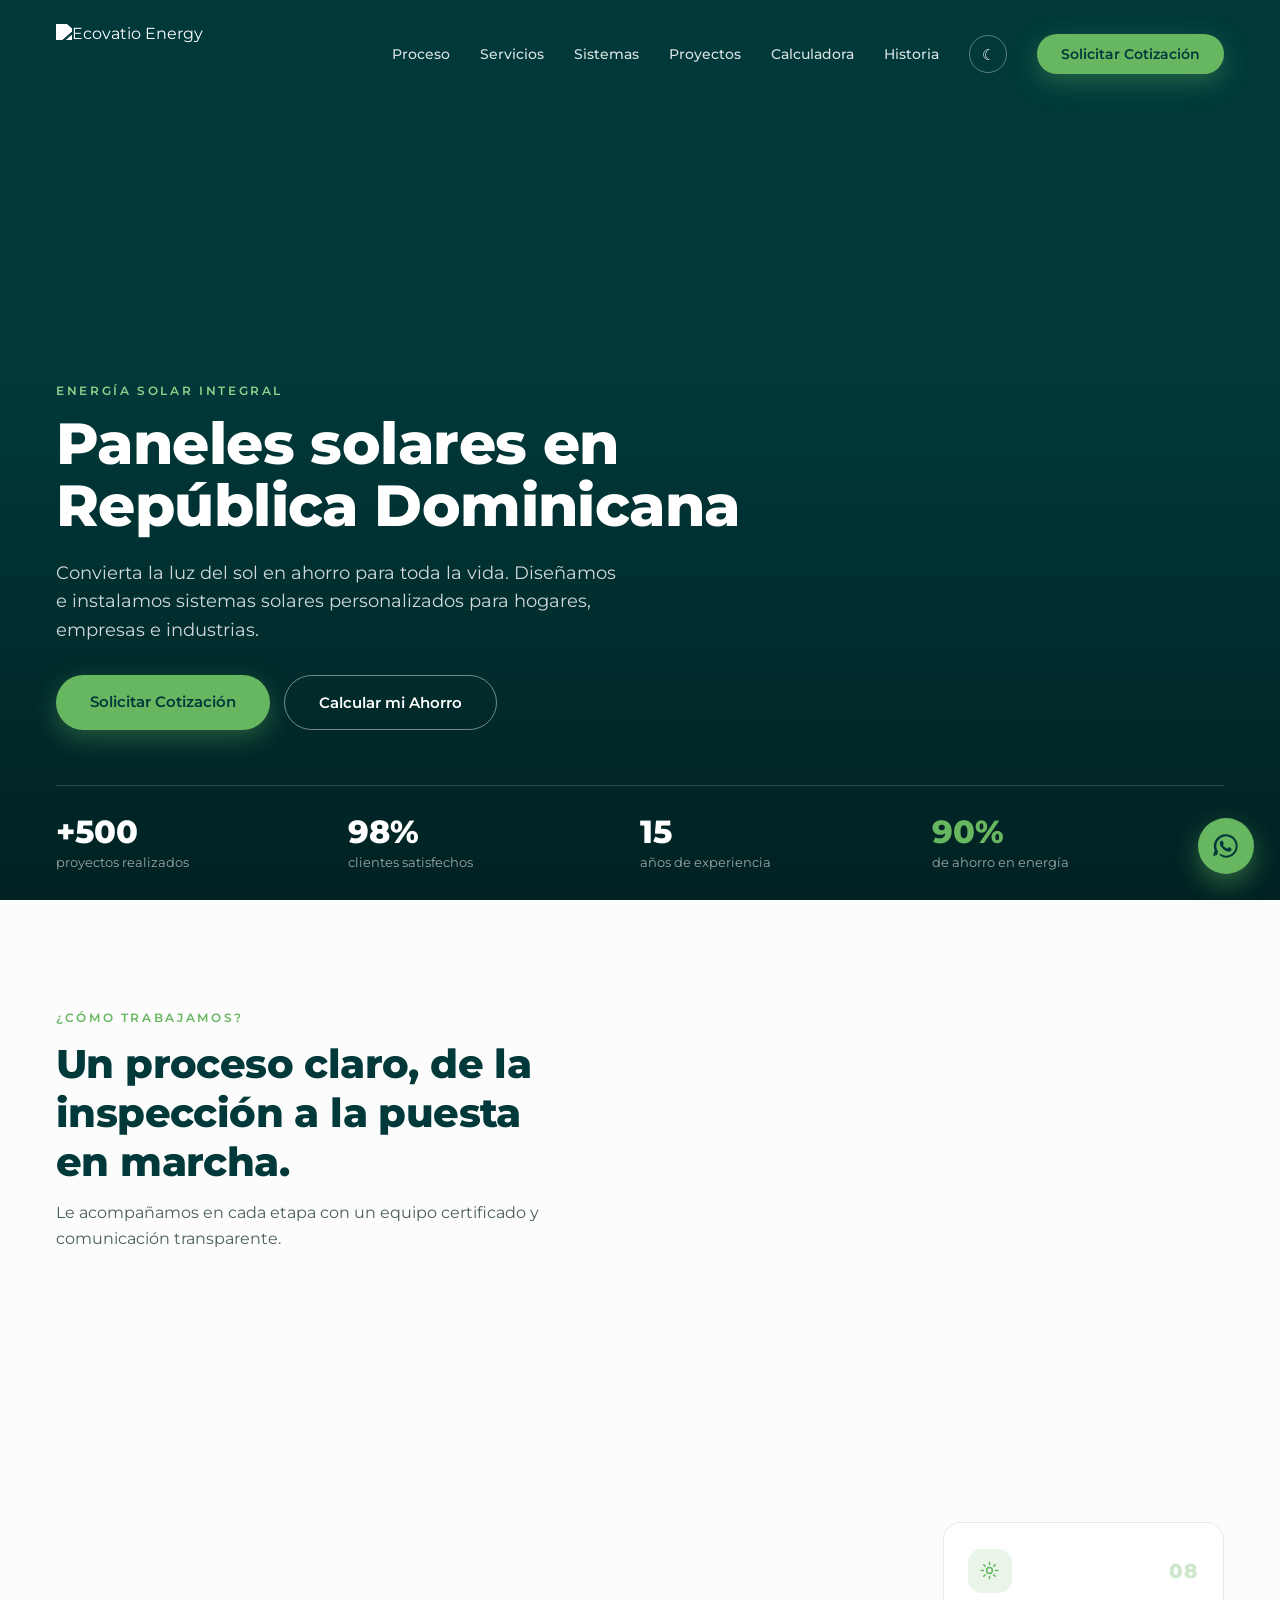
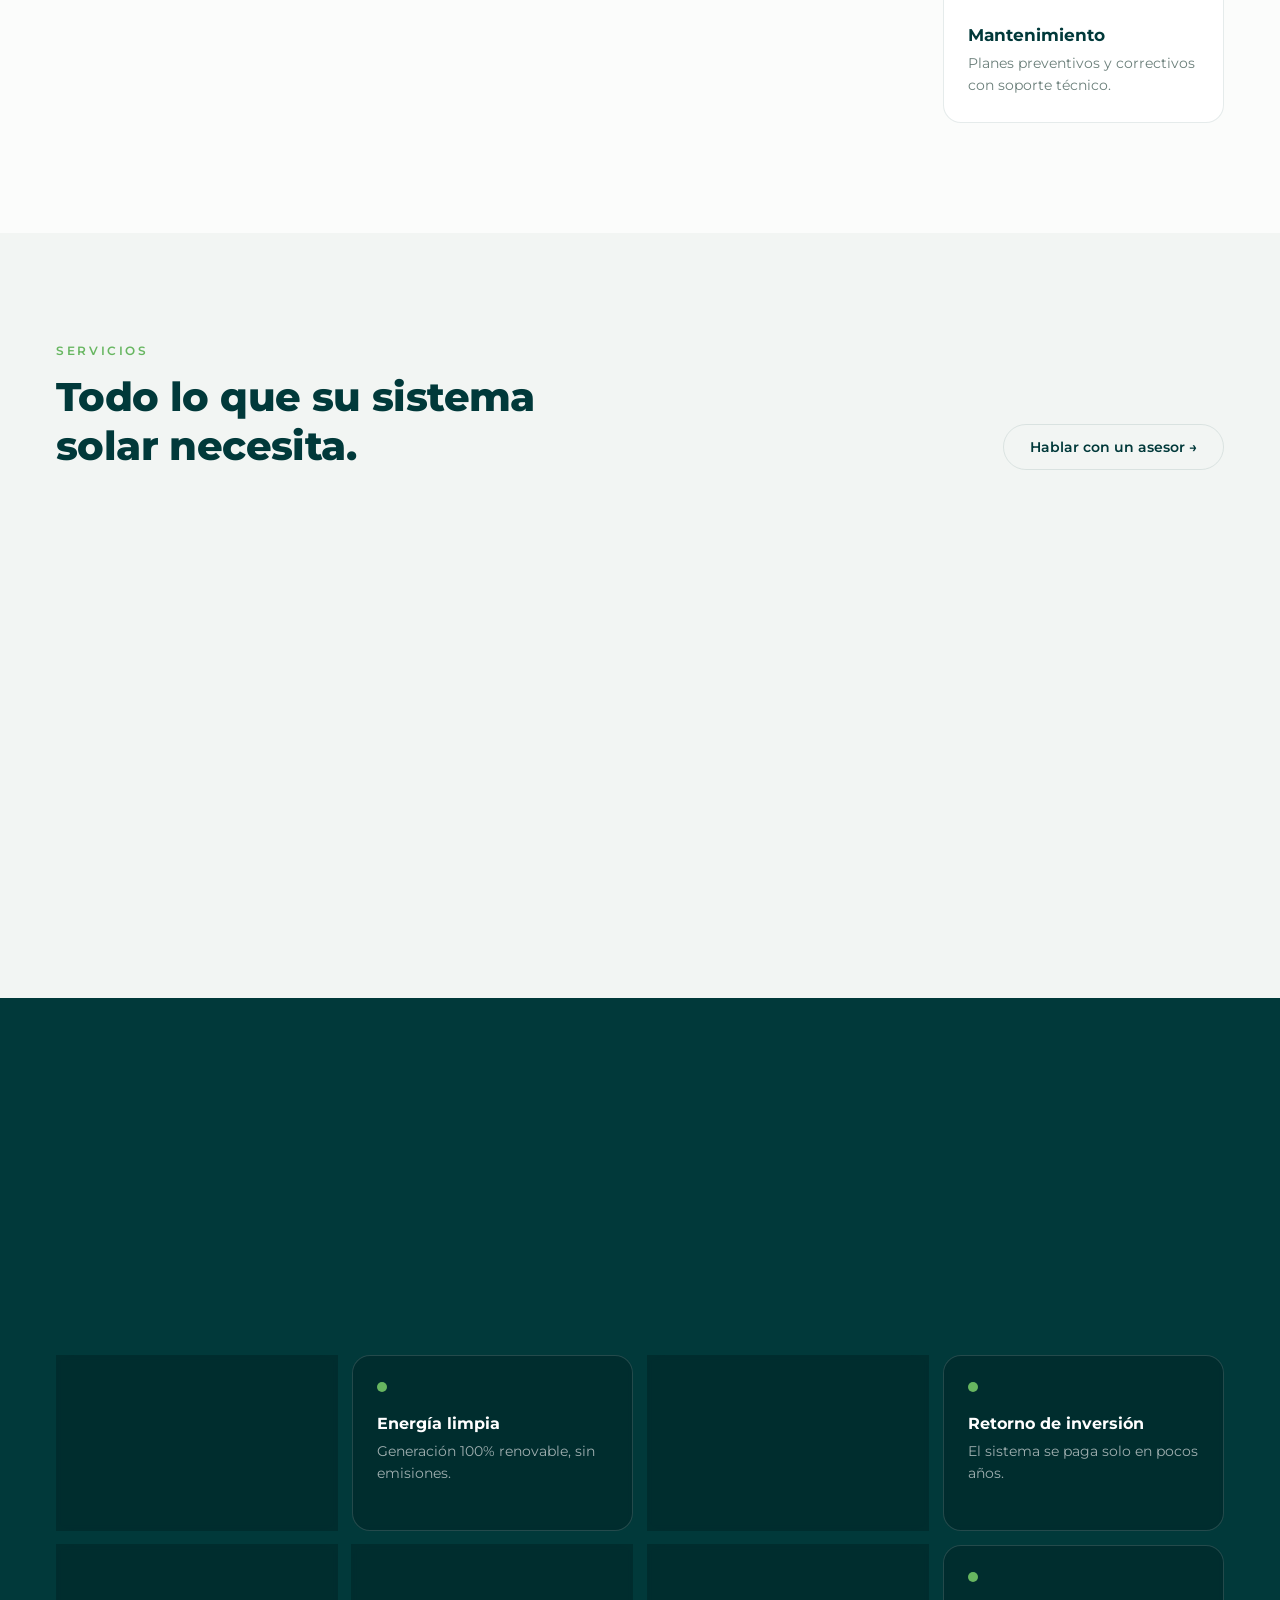
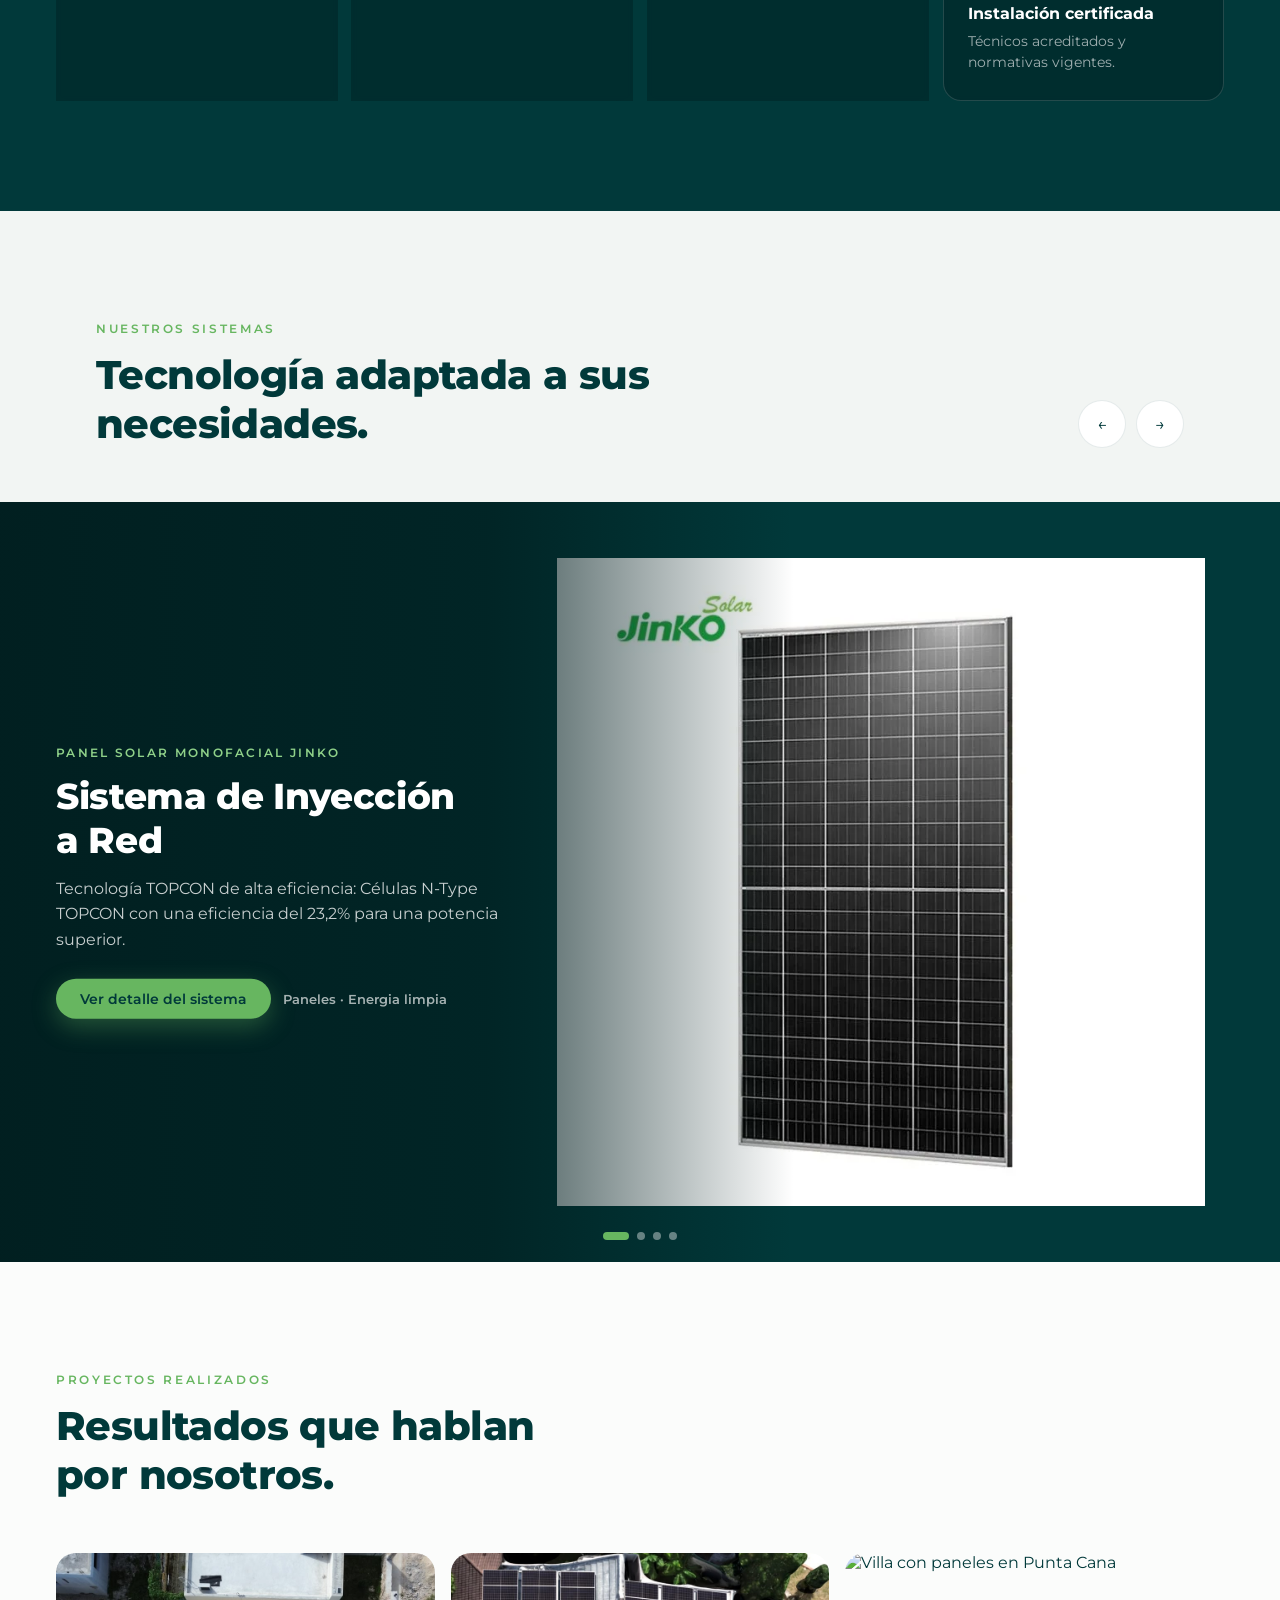
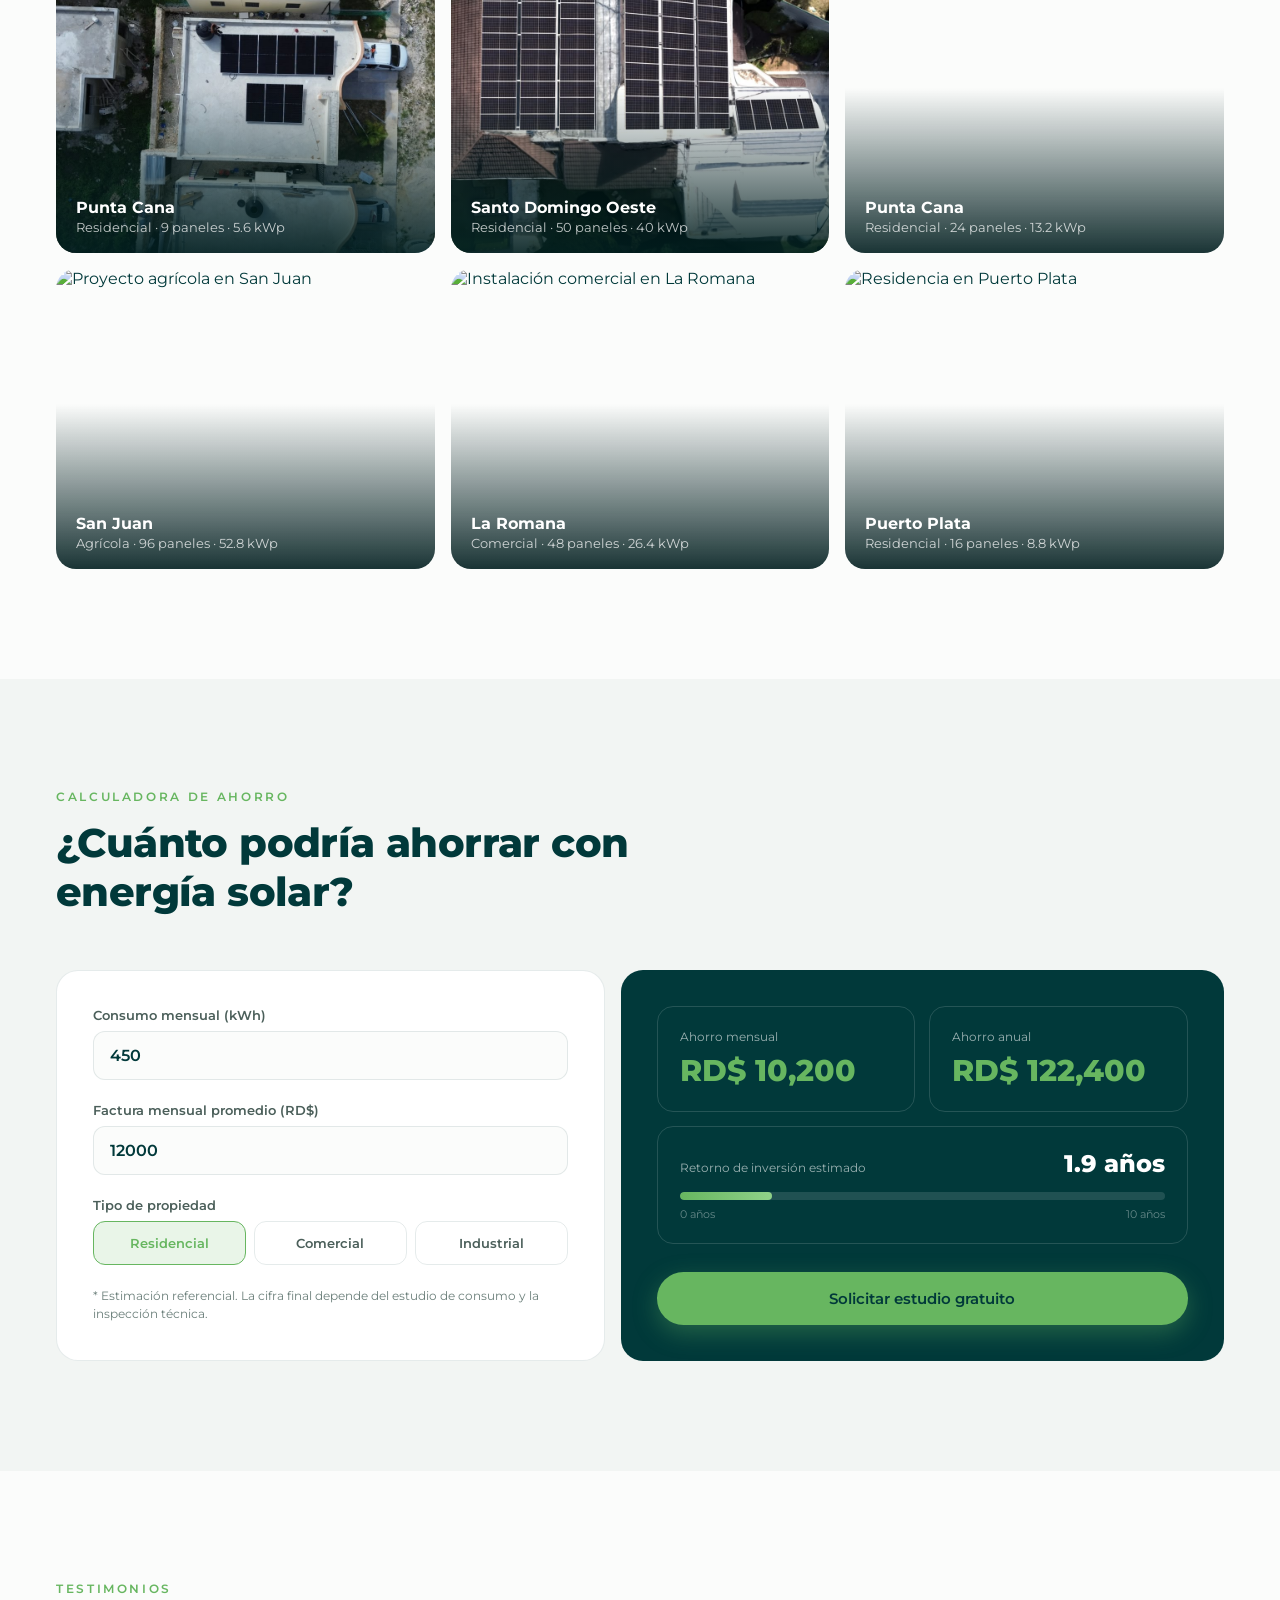
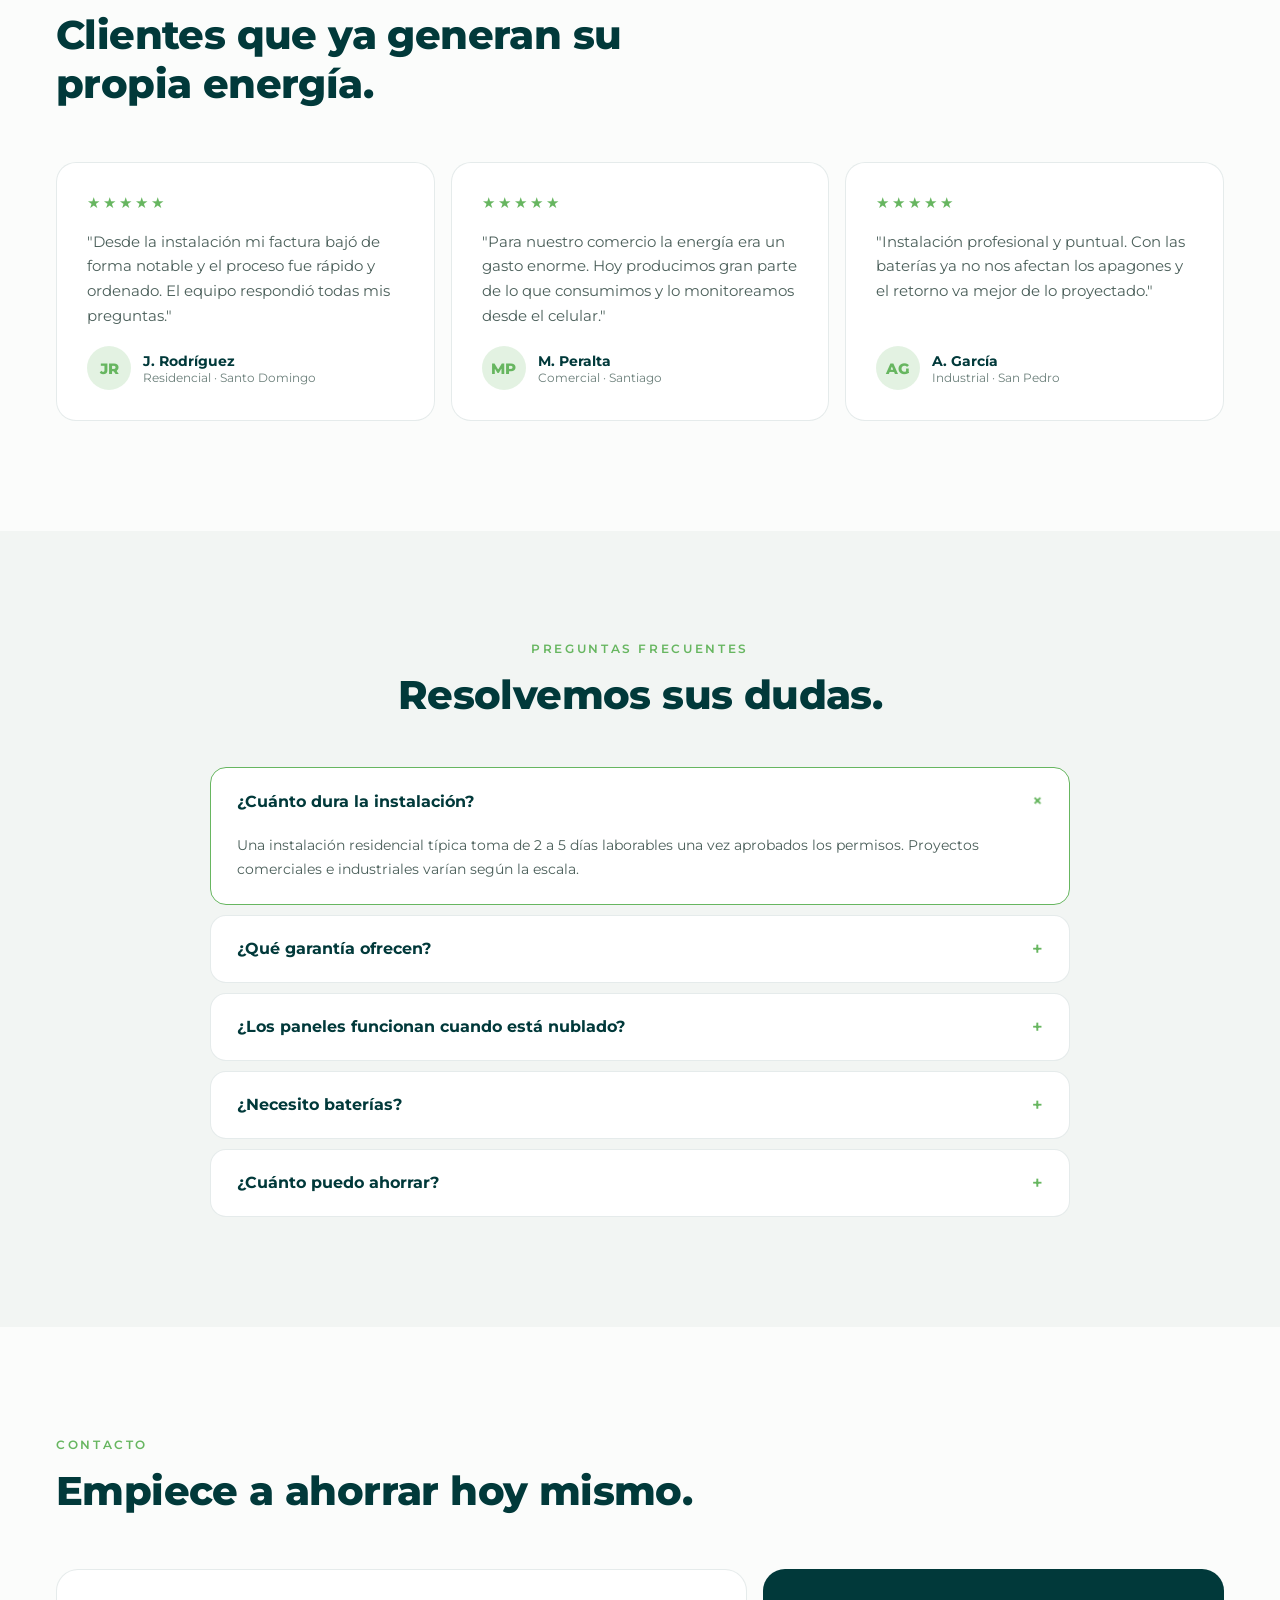
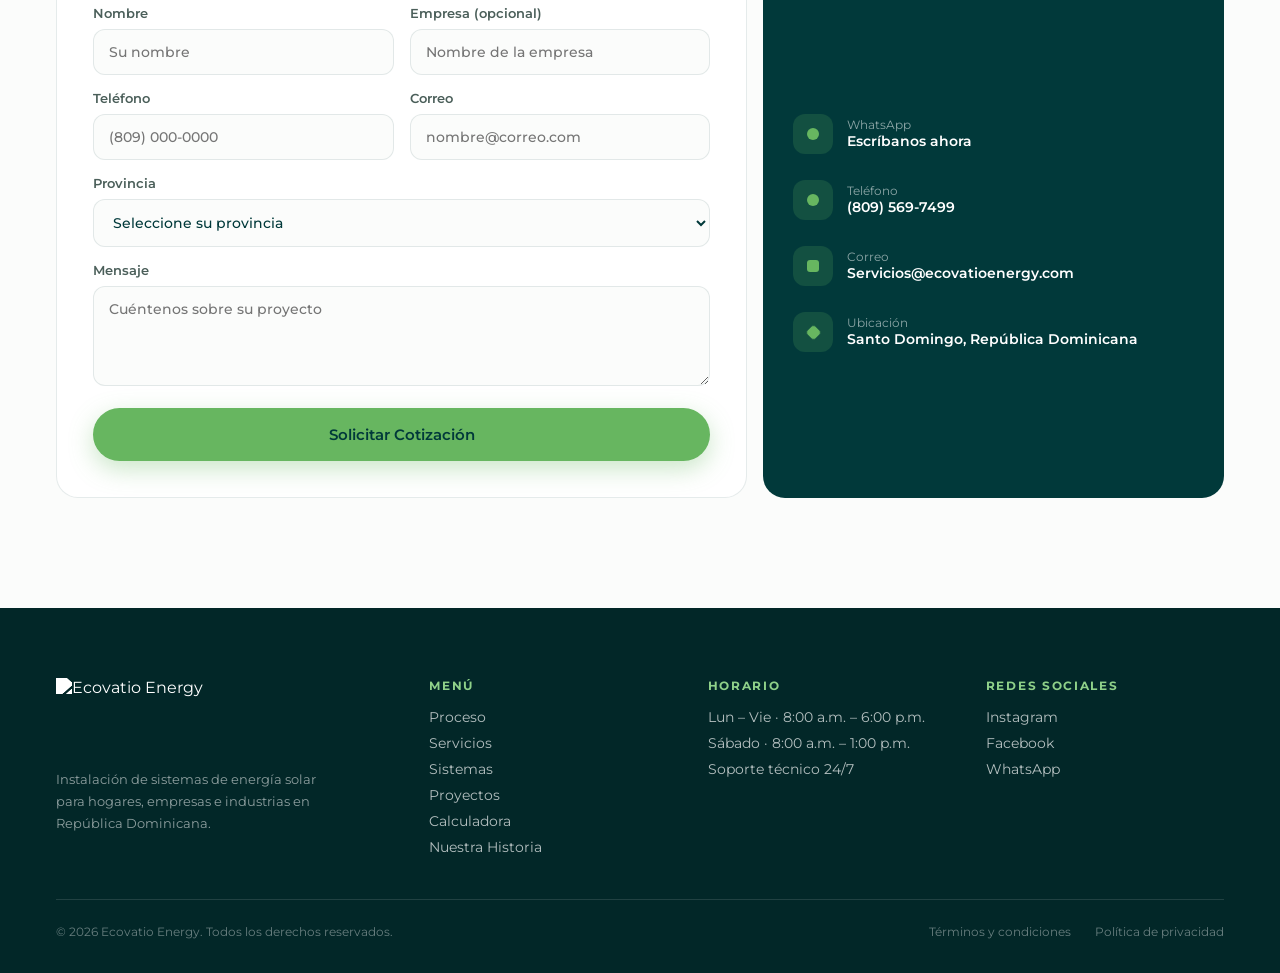
==== commit ee73f962: "page actuliada" ====
--- a/index.html
+++ b/index.html
@@ -1,1016 +1,1016 @@
-<!DOCTYPE html>
-<html lang="es">
-
-<head>
-    <meta charset="UTF-8">
-    <meta name="viewport" content="width=device-width, initial-scale=1.0">
-
-    <title>Paneles Solares en República Dominicana | Ecovatio Energy</title>
-    <meta name="description"
-        content="Instalación de paneles solares para hogares, empresas e industrias en RD. Ahorre hasta 90% en su factura eléctrica. Cotización y estudio de consumo gratis.">
-    <link rel="canonical" href="https://ecovatioenergy.com/">
-    <meta name="robots" content="index, follow, max-image-preview:large">
-    <meta name="theme-color" content="#01393A">
-    <meta name="geo.region" content="DO">
-    <meta name="geo.placename" content="Santo Domingo">
-
-    <!-- Redes sociales -->
-    <meta property="og:type" content="website">
-    <meta property="og:locale" content="es_DO">
-    <meta property="og:site_name" content="Ecovatio Energy">
-    <meta property="og:title" content="Paneles Solares en República Dominicana | Ecovatio Energy">
-    <meta property="og:description"
-        content="Instalación de sistemas solares para hogares, empresas e industrias en RD. Ahorre hasta 90% en su factura eléctrica.">
-    <meta property="og:url" content="https://ecovatioenergy.com/">
-    <meta property="og:image" content="https://ecovatioenergy.com/assets/img/og-cover.jpg">
-    <meta name="twitter:card" content="summary_large_image">
-
-    <link rel="icon" type="image/png" href="/assets/img/favicon.png">
-    <link rel="apple-touch-icon" href="/assets/img/apple-touch-icon.png">
-    <link rel="preconnect" href="https://fonts.googleapis.com">
-    <link rel="preconnect" href="https://fonts.gstatic.com" crossorigin>
-    <link href="https://fonts.googleapis.com/css2?family=Montserrat:wght@400;600;800&display=swap" rel="stylesheet">
-    <link rel="stylesheet" href="/css/style.css">
-    <script>document.documentElement.classList.add('preloading');</script>
-</head>
-
-<body>
-    <!-- ================= PRELOADER ================= -->
-    <div class="preloader" id="preloader">
-        <div class="preloader__glow"></div>
-        <img class="preloader__logo" src="/assets/img/logo.png" alt="Ecovatio Energy">
-        <div class="preloader__ring"></div>
-        <div class="preloader__text">Cargando energía…</div>
-    </div>
-    <!-- ================= ICON SPRITE ================= -->
-
-    <svg class="icon-sprite" aria-hidden="true">
-        <symbol id="i-survey" viewBox="0 0 24 24">
-            <path d="M4 11.5 12 5l8 6.5" />
-            <path d="M6.5 10.5V20h11v-9.5" />
-            <circle cx="12" cy="14" r="2.6" />
-            <path d="m14 16 2 2" />
-        </symbol>
-        <symbol id="i-consumo" viewBox="0 0 24 24">
-            <path d="M4 20.5h16.5" />
-            <path d="M7 20.5v-6.5M11.5 20.5V9M16 20.5v-3.5M20 20.5V5" />
-        </symbol>
-        <symbol id="i-diseno" viewBox="0 0 24 24">
-            <rect x="3" y="5" width="18" height="10.5" rx="1.5" />
-            <path d="M9 5v10.5M15 5v10.5M3 10.2h18M12 15.5V20M8.5 20h7" />
-        </symbol>
-        <symbol id="i-cotizacion" viewBox="0 0 24 24">
-            <path d="M6.5 3.5h7L18 8v12.5H6.5z" />
-            <path d="M13.5 3.5V8H18" />
-            <path d="M12 10.5v7" />
-            <path d="M13.8 12h-2.6a1.4 1.4 0 0 0 0 2.8h1.6a1.4 1.4 0 0 1 0 2.8h-2.6" />
-        </symbol>
-        <symbol id="i-instalacion" viewBox="0 0 24 24">
-            <path
-                d="M15.5 3.2a5 5 0 0 0-4.3 7.5l-6.9 6.9a1.9 1.9 0 0 0 2.7 2.7l6.9-6.9a5 5 0 0 0 6.2-6.6l-3 3-2.6-.6-.6-2.6 3-3a5 5 0 0 0-1.4-.4z" />
-        </symbol>
-        <symbol id="i-marcha" viewBox="0 0 24 24">
-            <path d="M12 3v8.5" />
-            <path d="M7.2 6.6a7.5 7.5 0 1 0 9.6 0" />
-        </symbol>
-        <symbol id="i-monitoreo" viewBox="0 0 24 24">
-            <rect x="2.8" y="4.5" width="18.4" height="12.5" rx="2" />
-            <path d="M8 20.5h8M12 17v3.5" />
-            <path d="M7 12.8 10 9.6l2.3 2.4 3.9-4.3" />
-        </symbol>
-        <symbol id="i-mantenimiento" viewBox="0 0 24 24">
-            <circle cx="12" cy="12" r="3.3" />
-            <path
-                d="M12 2.6v2.5M12 18.9v2.5M21.4 12h-2.5M5.1 12H2.6M18.6 5.4l-1.8 1.8M7.2 16.8l-1.8 1.8M18.6 18.6l-1.8-1.8M7.2 7.2 5.4 5.4" />
-        </symbol>
-        <symbol id="i-casa" viewBox="0 0 24 24">
-            <path d="M3.5 10.8 12 4l8.5 6.8" />
-            <path d="M6 9.5V20h12V9.5" />
-            <path d="M10 20v-5.5h4V20" />
-        </symbol>
-        <symbol id="i-comercio" viewBox="0 0 24 24">
-            <rect x="4" y="3.5" width="16" height="17" rx="2" />
-            <path d="M8 8h2.2M13.8 8H16M8 12h2.2M13.8 12H16M10 20.5v-4h4v4" />
-        </symbol>
-        <symbol id="i-industria" viewBox="0 0 24 24">
-            <path d="M2.8 20.5h18.4" />
-            <path d="M3.5 20.5V11l5.5 3.5V11l5.5 3.5V6.5h6v14" />
-        </symbol>
-        <symbol id="i-diagnostico" viewBox="0 0 24 24">
-            <circle cx="10.8" cy="10.8" r="6.8" />
-            <path d="m20.5 20.5-4.8-4.8" />
-            <path d="M7.4 10.8h1.8l1.3 2.6 1.5-5 1.1 2.4h1.3" />
-        </symbol>
-        <symbol id="i-auditoria" viewBox="0 0 24 24">
-            <path d="M9 4.5H7.2a2 2 0 0 0-2 2v12.2a2 2 0 0 0 2 2h9.6a2 2 0 0 0 2-2V6.5a2 2 0 0 0-2-2H15" />
-            <rect x="9" y="2.8" width="6" height="3.4" rx="1.2" />
-            <path d="m8.8 13 2.2 2.2 4.2-4.4" />
-        </symbol>
-        <symbol id="i-hibrido" viewBox="0 0 24 24">
-            <path d="M3.5 9h12" />
-            <path d="m12.5 5.8 3 3.2-3 3.2" />
-            <path d="M20.5 15.5h-12" />
-            <path d="m11.5 12.3-3 3.2 3 3.2" />
-        </symbol>
-        <symbol id="i-offgrid" viewBox="0 0 24 24">
-            <path d="M8 3.5v5.2a4 4 0 0 0 8 0V3.5" />
-            <path d="M9.8 2v3M14.2 2v3" />
-            <path d="M12 12.7v6.3" />
-            <path d="m4.5 4.5 15 15" />
-        </symbol>
-        <symbol id="i-ongrid" viewBox="0 0 24 24">
-            <rect x="9" y="9" width="6" height="6" rx="1.2" />
-            <path d="M12 3v6M12 15v6M3 12h6M15 12h6" />
-        </symbol>
-        <symbol id="i-bateria" viewBox="0 0 24 24">
-            <rect x="2.5" y="7" width="16.5" height="10" rx="2.5" />
-            <path d="M21.5 10.8v2.4" />
-            <path d="M6.5 10.5v3M10 10.5v3M13.5 10.5v3" />
-        </symbol>
-    </svg>
-
-    <!-- ================= HERO ================= -->
-    <header id="inicio" class="hero">
-        <!-- <video class="hero__video" autoplay muted loop playsinline poster="/assets/img/hero-green.png">
-            <source src="/assets/img/VideoTomaDron.mp4" type="video/mp4">
-        </video> -->
-        <video class="hero__video" autoplay muted loop playsinline preload="metadata"
-            poster="/assets/img/hero-green.webp">
-            <source src="/assets/img/VideoTomaDron.webm" type="video/webm">
-            <source src="/assets/img/VideoTomaDron.mp4" type="video/mp4">
-        </video>
-        <div class="hero__overlay"></div>
-
-        <nav class="nav nav--overlay">
-            <a href="index.html" class="nav__logo">
-                <img src="/assets/img/logo.png" alt="Ecovatio Energy">
-            </a>
-            <button class="nav__burger" id="nav-burger" aria-label="Abrir menú" aria-expanded="false">☰</button>
-            <div class="nav__links" id="nav-links">
-                <a href="#proceso">Proceso</a>
-                <a href="#servicios">Servicios</a>
-                <a href="#sistemas">Sistemas</a>
-                <a href="#proyectos">Proyectos</a>
-                <a href="#calculadora">Calculadora</a>
-                <a href="/pages/historia.html">Historia</a>
-                <button class="theme-toggle" id="theme-toggle" title="Cambiar tema" aria-label="Cambiar tema">☾</button>
-                <a href="#contacto" class="btn btn--primary btn--sm">Solicitar Cotización</a>
-            </div>
-        </nav>
-
-        <div class="hero__content">
-            <div class="eyebrow eyebrow--light">Energía solar integral</div>
-            <h1 class="hero__title">Paneles solares en República Dominicana</h1>
-            <p class="hero__text">Convierta la luz del sol en ahorro para toda la vida. Diseñamos e instalamos sistemas
-                solares personalizados para hogares, empresas e industrias.</p>
-            <div class="hero__actions">
-                <a href="#contacto" class="btn btn--primary">Solicitar Cotización</a>
-                <a href="#calculadora" class="btn btn--ghost-light">Calcular mi Ahorro</a>
-            </div>
-        </div>
-
-        <div class="hero__stats">
-            <div>
-                <div class="stat__value">+500</div>
-                <div class="stat__label">proyectos realizados</div>
-            </div>
-            <div>
-                <div class="stat__value">98%</div>
-                <div class="stat__label">clientes satisfechos</div>
-            </div>
-            <div>
-                <div class="stat__value">15</div>
-                <div class="stat__label">años de experiencia</div>
-            </div>
-            <div>
-                <div class="stat__value stat__value--accent">90%</div>
-                <div class="stat__label">de ahorro en energía</div>
-            </div>
-        </div>
-    </header>
-
-    <!-- ================= PROCESO ================= -->
-     <!-- coorecion -->
-    <section id="proceso" class="section">
-        <div class="wrap">
-            <div class="eyebrow">¿Cómo trabajamos?</div>
-            <h2 class="section-title">Un proceso claro, de la inspección a la puesta en marcha.</h2>
-            <p class="section-lead">Le acompañamos en cada etapa con un equipo certificado y comunicación transparente.
-            </p>
-            <div class="grid-4">
-                <div class="step-card reveal">
-                    <div class="step-card__head">
-                        <div class="step-card__icon"><svg class="icon">
-                                <use href="#i-survey"></use>
-                            </svg></div>
-                        <div class="step-card__num">01</div>
-                    </div>
-                    <h3 class="step-card__title">Levantamiento
-                </h3>
-                <div class="step-card__desc">Inspección técnica del sitio y evaluación de viabilidad.</div>
-            </div>
-            <div class="step-card reveal">
-                <div class="step-card__head">
-                    <div class="step-card__icon"><svg class="icon">
-                            <use href="#i-consumo"></use>
-                        </svg></div>
-                    <div class="step-card__num">02</div>
-                </div>
-                <h3 class="step-card__title">Evaluación del consumo
-            </h3>
-            <div class="step-card__desc">Estudio de su consumo energético real e histórico.</div>
-        </div>
-        <div class="step-card reveal">
-            <div class="step-card__head">
-                <div class="step-card__icon"><svg class="icon">
-                        <use href="#i-diseno"></use>
-                    </svg></div>
-                <div class="step-card__num">03</div>
-            </div>
-            <h3 class="step-card__title">Diseño del sistema
-        </h3>
-        <div class="step-card__desc">Solución personalizada según su propiedad y necesidades.</div>
-        </div>
-        <div class="step-card reveal">
-            <div class="step-card__head">
-                <div class="step-card__icon"><svg class="icon">
-                        <use href="#i-cotizacion"></use>
-                    </svg></div>
-                <div class="step-card__num">04</div>
-            </div>
-            <h3 class="step-card__title">Cotización
-        </h3>
-        <div class="step-card__desc">Propuesta clara con equipos, costos y proyección de ahorro.</div>
-        </div>
-        <div class="step-card reveal">
-            <div class="step-card__head">
-                <div class="step-card__icon"><svg class="icon">
-                        <use href="#i-instalacion"></use>
-                    </svg></div>
-                <div class="step-card__num">05</div>
-            </div>
-            <h3 class="step-card__title">Instalación
-        </h3>
-        <div class="step-card__desc">Montaje profesional con equipos certificados y permisos.</div>
-        </div>
-        <div class="step-card reveal">
-            <div class="step-card__head">
-                <div class="step-card__icon"><svg class="icon">
-                        <use href="#i-marcha"></use>
-                    </svg></div>
-                <div class="step-card__num">06</div>
-            </div>
-            <h3 class="step-card__title">Puesta en marcha
-        </h3>
-        <div class="step-card__desc">Configuración, pruebas y activación del sistema.</div>
-        </div>
-        <div class="step-card reveal">
-            <div class="step-card__head">
-                <div class="step-card__icon"><svg class="icon">
-                        <use href="#i-monitoreo"></use>
-                    </svg></div>
-                <div class="step-card__num">07</div>
-            </div>
-            <h3 class="step-card__title">Monitoreo
-        </h3>
-        <div class="step-card__desc">Seguimiento de la producción en tiempo real.</div>
-        </div>
-        <div class="step-card reveal">
-            <div class="step-card__head">
-                <div class="step-card__icon"><svg class="icon">
-                        <use href="#i-mantenimiento"></use>
-                    </svg></div>
-                <div class="step-card__num">08</div>
-            </div>
-            <h3 class="step-card__title">Mantenimiento
-        </h3>
-        <div class="step-card__desc">Planes preventivos y correctivos con soporte técnico.</div>
-        </div>
-        </div>
-        </div>
-    </section>
-
-    <!-- ================= SERVICIOS ================= -->
-    <section id="servicios" class="section section--alt">
-        <div class="wrap">
-            <div class="eyebrow">Servicios</div>
-            <div class="section-head-row">
-                <h2 class="section-title">Todo lo que su sistema solar necesita.</h2>
-                <a href="#contacto" class="btn btn--ghost">Hablar con un asesor →</a>
-            </div>
-            <div class="grid-5">
-                <div class="service-card reveal">
-                    <div class="service-card__icon"><svg class="icon">
-                            <use href="#i-casa"></use>
-                        </svg></div>
-                    <h3 class="service-card__title">Instalación residencial</h3>
-                <div class="service-card__desc">Sistemas para hogares y villas.</div>
-            </div>
-            <div class="service-card reveal">
-                <div class="service-card__icon"><svg class="icon">
-                        <use href="#i-comercio"></use>
-                    </svg></div>
-                <h3 class="service-card__title">Instalación comercial</h3>
-            <div class="service-card__desc">Comercios, oficinas y hoteles.</div>
-        </div>
-        <div class="service-card reveal">
-            <div class="service-card__icon"><svg class="icon">
-                    <use href="#i-industria"></use>
-                </svg></div>
-            <h3 class="service-card__title">Instalación industrial</h3>
-        <div class="service-card__desc">Naves y plantas de producción.</div>
-        </div>
-        <div class="service-card reveal">
-            <div class="service-card__icon"><svg class="icon">
-                    <use href="#i-instalacion"></use>
-                </svg></div>
-            <h3 class="service-card__title">Mantenimiento</h3>
-        <div class="service-card__desc">Preventivo y correctivo.</div>
-        </div>
-        <div class="service-card reveal">
-            <div class="service-card__icon"><svg class="icon">
-                    <use href="#i-diagnostico"></use>
-                </svg></div>
-            <h3 class="service-card__title">Diagnóstico</h3>
-        <div class="service-card__desc">Revisión de sistemas existentes.</div>
-        </div>
-        <div class="service-card reveal">
-            <div class="service-card__icon"><svg class="icon">
-                    <use href="#i-auditoria"></use>
-                </svg></div>
-            <h3 class="service-card__title">Auditoría energética</h3>
-        <div class="service-card__desc">Análisis de eficiencia y consumo.</div>
-        </div>
-        <div class="service-card reveal">
-            <div class="service-card__icon"><svg class="icon">
-                    <use href="#i-hibrido"></use>
-                </svg></div>
-            <h3 class="service-card__title">Sistemas híbridos</h3>
-        <div class="service-card__desc">Red + baterías de respaldo.</div>
-        </div>
-        <div class="service-card reveal">
-            <div class="service-card__icon"><svg class="icon">
-                    <use href="#i-offgrid"></use>
-                </svg></div>
-            <h3 class="service-card__title">Sistemas Off-Grid</h3>
-        <div class="service-card__desc">Autonomía total sin red.</div>
-        </div>
-        <div class="service-card reveal">
-            <div class="service-card__icon"><svg class="icon">
-                    <use href="#i-ongrid"></use>
-                </svg></div>
-            <h3 class="service-card__title">Sistemas On-Grid</h3>
-        <div class="service-card__desc">Conectados a la red con medición.</div>
-        </div>
-        <div class="service-card reveal">
-            <div class="service-card__icon"><svg class="icon">
-                    <use href="#i-bateria"></use>
-                </svg></div>
-            <h3 class="service-card__title">Baterías solares</h3>
-        <div class="service-card__desc">Almacenamiento de energía.</div>
-        </div>
-        </div>
-        </div>
-    </section>
-
-    <!-- ================= BENEFICIOS ================= -->
-    <section class="section section--dark section--network">
-
-        <div class="net-bg" aria-hidden="true">
-            <svg viewBox="0 0 760 500" xmlns="http://www.w3.org/2000/svg">
-                <!-- contorno del país -->
-                <path class="net-land" d="M80 34 L160 40 L232 48 L272 52 L340 60 L392 70 L430 80 L438 106 L440 134
-                L468 152 L500 144 L548 146 L580 140 L584 158 L548 172 L500 170 L476 166 L500 186 L524 198
-                L566 206 L604 214 L660 242 L706 268 L740 288 L724 308 L672 316 L616 326 L578 326 L550 322
-                L492 322 L430 320 L388 330 L356 348 L340 360 L318 356 L300 350 L288 332 L272 336 L262 342
-                L240 352 L226 340 L212 330 L200 346 L192 368 L176 396 L166 424 L146 462 L126 490 L104 462
-                L82 428 L62 404 L50 360 L40 312 L58 302 L54 254 L60 210 L68 168 L74 130 L72 90 Z" />
-
-                <!-- red de conexiones -->
-                <g class="net-links">
-                    <line x1="432" y1="308" x2="330" y2="220" />
-                    <line x1="330" y1="220" x2="304" y2="168" />
-                    <line x1="304" y1="168" x2="270" y2="120" />
-                    <line x1="270" y1="120" x2="272" y2="64" />
-                    <line x1="270" y1="120" x2="100" y2="52" />
-                    <line x1="304" y1="168" x2="360" y2="152" />
-                    <line x1="360" y1="152" x2="430" y2="142" />
-                    <line x1="430" y1="142" x2="546" y2="158" />
-                    <line x1="432" y1="308" x2="548" y2="312" />
-                    <line x1="548" y1="312" x2="612" y2="316" />
-                    <line x1="612" y1="316" x2="668" y2="286" />
-                    <line x1="668" y1="286" x2="724" y2="288" />
-                    <line x1="432" y1="308" x2="270" y2="320" />
-                    <line x1="270" y1="320" x2="200" y2="360" />
-                    <line x1="270" y1="320" x2="168" y2="250" />
-                    <line x1="168" y1="250" x2="270" y2="120" />
-                </g>
-
-                <!-- nodos -->
-                <g class="net-nodes">
-                    <g class="net-node net-node--main" style="--x:432px;--y:308px">
-                        <circle class="net-ring" cx="432" cy="308" r="5" />
-                        <circle class="net-dot" cx="432" cy="308" r="5" />
-                    </g>
-                    <g class="net-node net-node--main" style="--x:270px;--y:120px">
-                        <circle class="net-ring" cx="270" cy="120" r="5" />
-                        <circle class="net-dot" cx="270" cy="120" r="5" />
-                    </g>
-                    <g class="net-node net-node--main" style="--x:724px;--y:288px">
-                        <circle class="net-ring" cx="724" cy="288" r="5" />
-                        <circle class="net-dot" cx="724" cy="288" r="5" />
-                    </g>
-                    <g class="net-node">
-                        <circle class="net-ring" cx="272" cy="64" r="3.6" />
-                        <circle class="net-dot" cx="272" cy="64" r="3.6" />
-                    </g>
-                    <g class="net-node">
-                        <circle class="net-ring" cx="100" cy="52" r="3.6" />
-                        <circle class="net-dot" cx="100" cy="52" r="3.6" />
-                    </g>
-                    <g class="net-node">
-                        <circle class="net-ring" cx="304" cy="168" r="3.6" />
-                        <circle class="net-dot" cx="304" cy="168" r="3.6" />
-                    </g>
-                    <g class="net-node">
-                        <circle class="net-ring" cx="360" cy="152" r="3.6" />
-                        <circle class="net-dot" cx="360" cy="152" r="3.6" />
-                    </g>
-                    <g class="net-node">
-                        <circle class="net-ring" cx="430" cy="142" r="3.6" />
-                        <circle class="net-dot" cx="430" cy="142" r="3.6" />
-                    </g>
-                    <g class="net-node">
-                        <circle class="net-ring" cx="546" cy="158" r="3.6" />
-                        <circle class="net-dot" cx="546" cy="158" r="3.6" />
-                    </g>
-                    <g class="net-node">
-                        <circle class="net-ring" cx="330" cy="220" r="3.6" />
-                        <circle class="net-dot" cx="330" cy="220" r="3.6" />
-                    </g>
-                    <g class="net-node">
-                        <circle class="net-ring" cx="168" cy="250" r="3.6" />
-                        <circle class="net-dot" cx="168" cy="250" r="3.6" />
-                    </g>
-                    <g class="net-node">
-                        <circle class="net-ring" cx="270" cy="320" r="3.6" />
-                        <circle class="net-dot" cx="270" cy="320" r="3.6" />
-                    </g>
-                    <g class="net-node">
-                        <circle class="net-ring" cx="200" cy="360" r="3.6" />
-                        <circle class="net-dot" cx="200" cy="360" r="3.6" />
-                    </g>
-                    <g class="net-node">
-                        <circle class="net-ring" cx="548" cy="312" r="3.6" />
-                        <circle class="net-dot" cx="548" cy="312" r="3.6" />
-                    </g>
-                    <g class="net-node">
-                        <circle class="net-ring" cx="612" cy="316" r="3.6" />
-                        <circle class="net-dot" cx="612" cy="316" r="3.6" />
-                    </g>
-                    <g class="net-node">
-                        <circle class="net-ring" cx="668" cy="286" r="3.6" />
-                        <circle class="net-dot" cx="668" cy="286" r="3.6" />
-                    </g>
-                </g>
-            </svg>
-        </div>
-
-        <div class="wrap">
-            <div class="eyebrow eyebrow--light">Beneficios</div>
-            <h2 class="section-title">Energía limpia que se paga sola.</h2>
-            <p class="section-lead section-lead--light">Más de 500 sistemas conectados a lo largo de todo el territorio
-                nacional.</p>
-            <div class="grid-4" style="margin-top:54px">
-                <div class="benefit-card reveal">
-                    <div class="benefit-card__dot"></div>
-                    <div class="benefit-card__title">Reduce su factura eléctrica</div>
-                    <div class="benefit-card__desc">Hasta un 90% menos en su pago mensual de energía.</div>
-                </div>
-                <div class="benefit-card reveal">
-                    <div class="benefit-card__dot"></div>
-                    <div class="benefit-card__title">Energía limpia</div>
-                    <div class="benefit-card__desc">Generación 100% renovable, sin emisiones.</div>
-                </div>
-                <div class="benefit-card reveal">
-                    <div class="benefit-card__dot"></div>
-                    <div class="benefit-card__title">Aumenta el valor de su propiedad</div>
-                    <div class="benefit-card__desc">Un activo que revaloriza su inmueble.</div>
-                </div>
-                <div class="benefit-card reveal">
-                    <div class="benefit-card__dot"></div>
-                    <div class="benefit-card__title">Retorno de inversión</div>
-                    <div class="benefit-card__desc">El sistema se paga solo en pocos años.</div>
-                </div>
-                <div class="benefit-card reveal">
-                    <div class="benefit-card__dot"></div>
-                    <div class="benefit-card__title">Monitoreo en tiempo real</div>
-                    <div class="benefit-card__desc">Vea su producción desde el celular.</div>
-                </div>
-                <div class="benefit-card reveal">
-                    <div class="benefit-card__dot"></div>
-                    <div class="benefit-card__title">Bajo mantenimiento</div>
-                    <div class="benefit-card__desc">Equipos diseñados para durar más de 25 años.</div>
-                </div>
-                <div class="benefit-card reveal">
-                    <div class="benefit-card__dot"></div>
-                    <div class="benefit-card__title">Garantía de equipos</div>
-                    <div class="benefit-card__desc">Paneles e inversores con garantía de fábrica.</div>
-                </div>
-                <div class="benefit-card reveal">
-                    <div class="benefit-card__dot"></div>
-                    <div class="benefit-card__title">Instalación certificada</div>
-                    <div class="benefit-card__desc">Técnicos acreditados y normativas vigentes.</div>
-                </div>
-            </div>
-        </div>
-    </section>
-    <!-- ================= SISTEMAS (CARRUSEL) ================= -->
-    <section id="sistemas" class="section section--alt" style="padding-left:0;padding-right:0;padding-bottom:0">
-        <div class="wrap" style="padding:0 56px 54px">
-            <div class="eyebrow">Nuestros sistemas</div>
-            <div class="section-head-row" style="margin-bottom:0">
-                <h2 class="section-title">Tecnología adaptada a sus necesidades.</h2>
-                <div class="carousel__arrows">
-                    <button class="carousel__arrow" id="car-prev" aria-label="Anterior">←</button>
-                    <button class="carousel__arrow" id="car-next" aria-label="Siguiente">→</button>
-                </div>
-            </div>
-        </div>
-        <div class="carousel">
-            <div class="carousel__track" id="car-track">
-                <div class="carousel__slide carousel__slide carousel__slide--product">
-                    <img class="carousel__img"
-                        src="/assets/img/paneles/Mono-Solar-Panels-Jinko-Tiger-PRO-Jinko-Solar-Panel-585W-580W-590W-Jinko-P-Type-768x768.webp"
-                        alt="Sistema de inyección a red" loading="lazy">
-                    <div class="carousel__shade"></div>
-                    <div class="carousel__body">
-                        <div class="carousel__tag">Panel solar monofacial Jinko</div>
-                        <h3 class="carousel__title">Sistema de Inyección a Red</h3>
-                        <p class="carousel__desc">Tecnología TOPCON de alta eficiencia: Células N-Type TOPCON con una
-                            eficiencia del 23,2% para una potencia superior.</p>
-                        <div class="carousel__meta">
-                            <a href="/pages/sistemas.html" class="btn btn--primary btn--sm">Ver detalle del sistema</a>
-                            <span class="carousel__spec">Paneles · Energia limpia</span>
-                        </div>
-                    </div>
-                </div>
-                <div class="carousel__slide carousel__slide carousel__slide--product">
-                    <img class="carousel__img" src="/assets/img/baterias/Weco_Residenziali_16K0-LV-1.png"
-                        alt="Sistema híbrido inteligente" loading="lazy">
-                    <div class="carousel__shade"></div>
-                    <div class="carousel__body">
-                        <div class="carousel__tag">16K0 LV 16 kWh</div>
-                        <h3 class="carousel__title">Batería de bajo voltaje</h3>
-                        <p class="carousel__desc">Un sistema de almacenamiento LiFePO₄ de alta capacidad diseñado para
-                            proporcionar energía de respaldo confiable, integración perfecta y gestión energética
-                            escalable en instalaciones híbridas.</p>
-                        <div class="carousel__meta">
-                            <a href="/pages/sistemas.html" class="btn btn--primary btn--sm">Ver detalle del sistema</a>
-                            <span class="carousel__spec">Baterías de litio LiFePO4 de larga vida</span>
-                        </div>
-                    </div>
-                </div>
-                <div class="carousel__slide carousel__slide carousel__slide--product">
-                    <img class="carousel__img" src="/assets/img/baterias/Weco_Residenziali_XTS.png"
-                        alt="Sistema híbrido inteligente" loading="lazy">
-                    <div class="carousel__shade"></div>
-                    <div class="carousel__body">
-                        <div class="carousel__tag">SERIE XTS 8 / 12 kW</div>
-                        <h3 class="carousel__title">Potencia de última generación para los sistemas energéticos
-                            modernos.</h3>
-                        <p class="carousel__desc">La nueva serie XTS lleva el rendimiento de fase dividida al siguiente
-                            nivel, diseñada para Aplicaciones de 120/240 V con mayor potencia, mayor flexibilidad y
-                            gestión energética avanzada. Desde De 8 a 12 kWOfrece el máximo control, copias de seguridad
-                            sin interrupciones y un rendimiento fiable en cualquier escenario.</p>
-                        <div class="carousel__meta">
-                            <a href="/pages/sistemas.html" class="btn btn--primary btn--sm">Ver detalle del sistema</a>
-                            <span class="carousel__spec">Más potencia, más control - Flexibilidad de entrada solar sin
-                                igual</span>
-                        </div>
-                    </div>
-                </div>
-                <div class="carousel__slide carousel__slide carousel__slide--product">
-                    <img class="carousel__img" src="/assets/img/inversores/Weco_Residenziali_5K3-EVO-1.png"
-                        alt="Sistema off-grid autónomo" loading="lazy">
-                    <div class="carousel__shade"></div>
-                    <div class="carousel__body">
-                        <div class="carousel__tag">5K3 EVO 5,22 kWh</div>
-                        <h3 class="carousel__title">Módulo de doble voltaje IP66</h3>
-                        <p class="carousel__desc">Una solución LiFePO₄ de alta eficiencia diseñada para aplicaciones
-                            residenciales y comerciales pequeñas, que combina una integración híbrida avanzada, una
-                            gestión inteligente de la energía y una escalabilidad flexible con un diseño de última
-                            generación.</p>
-                        <div class="carousel__meta">
-                            <a href="/pages/sistemas.html" class="btn btn--primary btn--sm">Ver detalle del sistema</a>
-                            <span class="carousel__spec">Rendimiento, fiabilidad y control energético continuo.</span>
-                        </div>
-                    </div>
-                </div>
-            </div>
-            <div class="carousel__dots" id="car-dots"></div>
-        </div>
-    </section>
-
-    <!-- ================= PROYECTOS ================= -->
-    <section id="proyectos" class="section">
-        <div class="wrap">
-            <div class="eyebrow">Proyectos realizados</div>
-            <h2 class="section-title">Resultados que hablan por nosotros.</h2>
-            <div class="grid-3" style="margin-top:54px">
-                <div class="project-card reveal"><img src="/assets/img/PuntaCana-5.6kwp.jpeg"
-                        alt="Proyecto residencial en Punta Cana" loading="lazy">
-                    <div class="project-card__shade"></div>
-                    <div class="project-card__body">
-                        <div class="project-card__city">Punta Cana</div>
-                        <div class="project-card__meta">Residencial · 9 paneles · 5.6 kWp</div>
-                    </div>
-                </div>
-                <div class="project-card reveal"><img src="/assets/img/40.kwp.jpeg"
-                        alt="Proyecto residencial en Santo Domingo Oeste" loading="lazy">
-                    <div class="project-card__shade"></div>
-                    <div class="project-card__body">
-                        <div class="project-card__city">Santo Domingo Oeste</div>
-                        <div class="project-card__meta">Residencial · 50 paneles · 40 kWp</div>
-                    </div>
-                </div>
-                <div class="project-card reveal"><img src="/assets/img/hero-bg.png" alt="Villa con paneles en Punta Cana"
-                        loading="lazy">
-                    <div class="project-card__shade"></div>
-                    <div class="project-card__body">
-                        <div class="project-card__city">Punta Cana</div>
-                        <div class="project-card__meta">Residencial · 24 paneles · 13.2 kWp</div>
-                    </div>
-                </div>
-                <div class="project-card reveal"><img src="/assets/img/farm.png" alt="Proyecto agrícola en San Juan"
-                        loading="lazy">
-                    <div class="project-card__shade"></div>
-                    <div class="project-card__body">
-                        <div class="project-card__city">San Juan</div>
-                        <div class="project-card__meta">Agrícola · 96 paneles · 52.8 kWp</div>
-                    </div>
-                </div>
-                <div class="project-card reveal"><img src="/assets/img/worker.png"
-                        alt="Instalación comercial en La Romana" loading="lazy">
-                    <div class="project-card__shade"></div>
-                    <div class="project-card__body">
-                        <div class="project-card__city">La Romana</div>
-                        <div class="project-card__meta">Comercial · 48 paneles · 26.4 kWp</div>
-                    </div>
-                </div>
-                <div class="project-card reveal"><img src="/assets/img/injection.png" alt="Residencia en Puerto Plata"
-                        loading="lazy">
-                    <div class="project-card__shade"></div>
-                    <div class="project-card__body">
-                        <div class="project-card__city">Puerto Plata</div>
-                        <div class="project-card__meta">Residencial · 16 paneles · 8.8 kWp</div>
-                    </div>
-                </div>
-            </div>
-        </div>
-    </section>
-
-    <!-- ================= CALCULADORA ================= -->
-    <section id="calculadora" class="section section--alt">
-        <div class="wrap">
-            <div class="eyebrow">Calculadora de ahorro</div>
-            <h2 class="section-title">¿Cuánto podría ahorrar con energía solar?</h2>
-            <div class="calc-grid" style="margin-top:54px">
-                <div class="calc-panel">
-                    <label class="field">
-                        <span>Consumo mensual (kWh)</span>
-                        <input type="number" id="calc-kwh" value="450" min="0" inputmode="numeric">
-                    </label>
-                    <label class="field">
-                        <span>Factura mensual promedio (RD$)</span>
-                        <input type="number" id="calc-bill" value="12000" min="0" inputmode="numeric">
-                    </label>
-                    <div class="field">
-                        <span>Tipo de propiedad</span>
-                        <div class="seg" id="calc-seg">
-                            <button class="seg__btn active" data-prop="residencial">Residencial</button>
-                            <button class="seg__btn" data-prop="comercial">Comercial</button>
-                            <button class="seg__btn" data-prop="industrial">Industrial</button>
-                        </div>
-                    </div>
-                    <div class="calc-note">* Estimación referencial. La cifra final depende del estudio de consumo y la
-                        inspección técnica.</div>
-                </div>
-                <div class="calc-results">
-                    <div class="calc-results__grid">
-                        <div class="res-box">
-                            <div class="res-box__label">Ahorro mensual</div>
-                            <div class="res-box__value" id="calc-monthly">RD$ 0</div>
-                        </div>
-                        <div class="res-box">
-                            <div class="res-box__label">Ahorro anual</div>
-                            <div class="res-box__value" id="calc-yearly">RD$ 0</div>
-                        </div>
-                        <div class="res-box res-box--wide">
-                            <div class="res-box__row"><span class="res-box__label" style="margin:0">Retorno de inversión
-                                    estimado</span><span class="res-box__value res-box__value--white"
-                                    id="calc-roi">—</span></div>
-                            <div class="roi-bar">
-                                <div class="roi-bar__fill" id="calc-roi-bar"></div>
-                            </div>
-                            <div class="roi-scale"><span>0 años</span><span>10 años</span></div>
-                        </div>
-                    </div>
-                    <a href="#contacto" class="btn btn--primary btn--block">Solicitar estudio gratuito</a>
-                </div>
-            </div>
-        </div>
-    </section>
-
-    <!-- ================= TESTIMONIOS ================= -->
-    <section class="section">
-        <div class="wrap">
-            <div class="eyebrow">Testimonios</div>
-            <h2 class="section-title">Clientes que ya generan su propia energía.</h2>
-            <div class="grid-3" style="margin-top:54px">
-                <div class="testimonial-card reveal">
-                    <div class="testimonial-card__stars">★★★★★</div>
-                    <div class="testimonial-card__quote">"Desde la instalación mi factura bajó de forma notable y el
-                        proceso fue rápido y ordenado. El equipo respondió todas mis preguntas."</div>
-                    <div class="testimonial-card__person">
-                        <div class="testimonial-card__avatar">JR</div>
-                        <div>
-                            <div class="testimonial-card__name">J. Rodríguez</div>
-                            <div class="testimonial-card__role">Residencial · Santo Domingo</div>
-                        </div>
-                    </div>
-                </div>
-                <div class="testimonial-card reveal">
-                    <div class="testimonial-card__stars">★★★★★</div>
-                    <div class="testimonial-card__quote">"Para nuestro comercio la energía era un gasto enorme. Hoy
-                        producimos gran parte de lo que consumimos y lo monitoreamos desde el celular."</div>
-                    <div class="testimonial-card__person">
-                        <div class="testimonial-card__avatar">MP</div>
-                        <div>
-                            <div class="testimonial-card__name">M. Peralta</div>
-                            <div class="testimonial-card__role">Comercial · Santiago</div>
-                        </div>
-                    </div>
-                </div>
-                <div class="testimonial-card reveal">
-                    <div class="testimonial-card__stars">★★★★★</div>
-                    <div class="testimonial-card__quote">"Instalación profesional y puntual. Con las baterías ya no nos
-                        afectan los apagones y el retorno va mejor de lo proyectado."</div>
-                    <div class="testimonial-card__person">
-                        <div class="testimonial-card__avatar">AG</div>
-                        <div>
-                            <div class="testimonial-card__name">A. García</div>
-                            <div class="testimonial-card__role">Industrial · San Pedro</div>
-                        </div>
-                    </div>
-                </div>
-            </div>
-        </div>
-    </section>
-
-    <!-- ================= FAQ ================= -->
-    <section id="faq" class="section section--alt">
-        <div class="wrap">
-            <div class="eyebrow" style="text-align:center">Preguntas frecuentes</div>
-            <h2 class="section-title section-title--center" style="margin-bottom:48px">Resolvemos sus dudas.</h2>
-            <div class="faq-list">
-                <div class="faq-item open">
-                    <button class="faq-item__q"><span>¿Cuánto dura la instalación?</span><span
-                            class="faq-item__icon">+</span></button>
-                    <div class="faq-item__a">Una instalación residencial típica toma de 2 a 5 días laborables una vez
-                        aprobados los permisos. Proyectos comerciales e industriales varían según la escala.</div>
-                </div>
-                <div class="faq-item">
-                    <button class="faq-item__q"><span>¿Qué garantía ofrecen?</span><span
-                            class="faq-item__icon">+</span></button>
-                    <div class="faq-item__a">Los paneles cuentan con garantía de fábrica de hasta 25 años de producción,
-                        los inversores de 10 a 12 años, y nuestra mano de obra está garantizada por escrito.</div>
-                </div>
-                <div class="faq-item">
-                    <button class="faq-item__q"><span>¿Los paneles funcionan cuando está nublado?</span><span
-                            class="faq-item__icon">+</span></button>
-                    <div class="faq-item__a">Sí. La producción disminuye en días nublados, pero el sistema sigue
-                        generando energía. El diseño contempla el promedio de radiación anual de su zona.</div>
-                </div>
-                <div class="faq-item">
-                    <button class="faq-item__q"><span>¿Necesito baterías?</span><span
-                            class="faq-item__icon">+</span></button>
-                    <div class="faq-item__a">No necesariamente. Un sistema on-grid funciona sin baterías. Las
-                        recomendamos si desea respaldo ante apagones o vive en zona sin red estable.</div>
-                </div>
-                <div class="faq-item">
-                    <button class="faq-item__q"><span>¿Cuánto puedo ahorrar?</span><span
-                            class="faq-item__icon">+</span></button>
-                    <div class="faq-item__a">Dependiendo de su consumo y tipo de propiedad, entre un 60% y un 90% de su
-                        factura eléctrica. Use nuestra calculadora para una estimación inicial.</div>
-                </div>
-            </div>
-        </div>
-    </section>
-
-    <!-- ================= CONTACTO ================= -->
-    <section id="contacto" class="section">
-        <div class="wrap">
-            <div class="eyebrow">Contacto</div>
-            <h2 class="section-title">Empiece a ahorrar hoy mismo.</h2>
-            <div class="contact-grid" style="margin-top:54px">
-                <form id="contact-form" class="contact-form" action="https://formspree.io/f/mykdnndz" method="POST">
-                    <div class="contact-form__grid">
-                        <label class="field"><span>Nombre</span><input type="text" name="nombre" placeholder="Su nombre"
-                                required></label>
-                        <label class="field"><span>Empresa (opcional)</span><input type="text" name="empresa"
-                                placeholder="Nombre de la empresa"></label>
-                        <label class="field"><span>Teléfono</span><input type="tel" name="telefono"
-                                placeholder="(809) 000-0000" required></label>
-                        <label class="field"><span>Correo</span><input type="email" name="correo"
-                                placeholder="nombre@correo.com"></label>
-                        <label class="field field--full"><span>Provincia</span>
-                            <select name="provincia">
-                                <option value="">Seleccione su provincia</option>
-                                <option>Distrito Nacional</option>
-                                <option>Santo Domingo</option>
-                                <option>Santiago</option>
-                                <option>La Altagracia</option>
-                                <option>Puerto Plata</option>
-                                <option>San Cristóbal</option>
-                                <option>La Vega</option>
-                                <option>Otra</option>
-                            </select>
-                        </label>
-                        <label class="field field--full"><span>Mensaje</span><textarea name="mensaje" rows="4"
-                                placeholder="Cuéntenos sobre su proyecto"></textarea></label>
-                    </div>
-                    <button type="submit" class="btn btn--primary btn--block">Solicitar Cotización</button>
-                    <div id="form-status" class="form-status">✓ Datos recibidos exitosamente. Le contactaremos pronto.
-                    </div>
-                </form>
-                <div class="contact-side">
-                    <div class="contact-info">
-                        <div class="contact-info__row">
-                            <a href="https://wa.me/message/S7ORWACDSX3UG1" target="_blank" rel="noopener">
-                                <div class="contact-info__icon"><span class="shape shape--circle"></span></div>
-                                <div>
-                                    <div class="contact-info__label">WhatsApp</div>
-                                    <div class="contact-info__value">Escríbanos ahora</div>
-                                </div>
-                            </a>
-                        </div>
-                        <div class="contact-info__row">
-                            <a href="tel:+18095697499">
-                                <div class="contact-info__icon"><span class="shape shape--circle"></span></div>
-                                <div>
-                                    <div class="contact-info__label">Teléfono</div>
-                                    <div class="contact-info__value">(809) 569-7499</div>
-                                </div>
-                            </a>
-                        </div>
-                        <div class="contact-info__row">
-                            <a href="mailto:Servicios@ecovatioenergy.com">
-                                <div class="contact-info__icon"><span class="shape shape--square"></span></div>
-                                <div>
-                                    <div class="contact-info__label">Correo</div>
-                                    <div class="contact-info__value">Servicios@ecovatioenergy.com</div>
-                                </div>
-                            </a>
-                        </div>
-                        <div class="contact-info__row">
-                            <div class="contact-info__icon"><span class="shape shape--diamond"></span></div>
-                            <div>
-                                <div class="contact-info__label">Ubicación</div>
-                                <div class="contact-info__value">Santo Domingo, República Dominicana</div>
-                            </div>
-                        </div>
-                    </div>
-
-                </div>
-            </div>
-        </div>
-    </section>
-
-    <!-- ================= FOOTER ================= -->
-    <footer class="footer">
-        <div class="footer__grid">
-            <div>
-                <img class="footer__logo" src="/assets/img/logo.png" alt="Ecovatio Energy">
-                <p class="footer__about">Instalación de sistemas de energía solar para hogares, empresas e industrias en
-                    República Dominicana.</p>
-            </div>
-            <div>
-                <div class="footer__title">Menú</div>
-                <div class="footer__links">
-                    <a href="#proceso">Proceso</a>
-                    <a href="#servicios">Servicios</a>
-                    <a href="#sistemas">Sistemas</a>
-                    <a href="#proyectos">Proyectos</a>
-                    <a href="#calculadora">Calculadora</a>
-                    <a href="/pages/historia.html">Nuestra Historia</a>
-                </div>
-            </div>
-            <div>
-                <div class="footer__title">Horario</div>
-                <div class="footer__links">
-                    <span>Lun – Vie · 8:00 a.m. – 6:00 p.m.</span>
-                    <span>Sábado · 8:00 a.m. – 1:00 p.m.</span>
-                    <span>Soporte técnico 24/7</span>
-                </div>
-            </div>
-            <div>
-                <div class="footer__title">Redes sociales</div>
-                <div class="footer__links">
-                    <a href="https://www.instagram.com/ecovatioenergy" target="_blank" rel="noopener">Instagram</a>
-                    <a href="https://www.facebook.com/profile.php?id=61588512834788" target="_blank"
-                        rel="noopener">Facebook</a>
-                    <a href="https://wa.me/message/S7ORWACDSX3UG1" target="_blank" rel="noopener">WhatsApp</a>
-                </div>
-            </div>
-        </div>
-        <div class="footer__bottom">
-            <span>© 2026 Ecovatio Energy. Todos los derechos reservados.</span>
-            <div class="footer__bottom-links">
-                <a href="#">Términos y condiciones</a>
-                <a href="#">Política de privacidad</a>
-            </div>
-        </div>
-    </footer>
-
-    <!-- ================= WIDGETS ================= -->
-    <div class="widgets">
-        <button class="widget-top" id="widget-top" title="Volver arriba" aria-label="Volver arriba">↑</button>
-        <a class="widget-wa" href="https://wa.me/message/S7ORWACDSX3UG1" target="_blank" rel="noopener" title="WhatsApp"
-            aria-label="WhatsApp">
-            <svg viewBox="0 0 24 24">
-                <path
-                    d="M12.016 2.016A10 10 0 0 0 2.253 15.65L.89 20.6l5.06-1.328A9.97 9.97 0 0 0 12.017 22c5.516 0 10-4.484 10-10C22.019 6.485 17.534 2.016 12.017 2.016zm0 18.283a8.28 8.28 0 0 1-4.23-1.155l-.304-.18-3.141.825.84-3.05-.198-.316a8.287 8.287 0 1 1 15.309-4.407c0 4.57-3.715 8.283-8.276 8.283zM16.55 13.82c-.249-.126-1.472-.727-1.701-.81-.228-.084-.395-.126-.56.126-.166.252-.643.81-.788.977-.145.166-.29.186-.54.06-1.611-.806-2.583-1.352-3.6-2.784-.103-.146-.01-.225.114-.35.112-.113.249-.292.373-.437.124-.146.166-.25.248-.415.083-.166.042-.312-.02-.437-.063-.126-.56-1.353-.768-1.852-.202-.485-.407-.42-.56-.427l-.48-.008c-.166 0-.436.063-.664.312-.228.25-.871.85-.871 2.074 0 1.225.892 2.41 1.016 2.576.124.167 1.761 2.686 4.267 3.766 1.488.643 2.062.695 2.846.587.653-.09 1.471-.602 1.678-1.183.208-.58.208-1.08.146-1.183-.063-.105-.228-.168-.477-.294z" />
-            </svg>
-        </a>
-    </div>
-
-    <script src="/js/script.js"></script>
-    <script type="application/ld+json">
-{
-  "@context": "https://schema.org",
-  "@type": "SolarEnergyContractor",
-  "@id": "https://ecovatioenergy.com/#negocio",
-  "name": "Ecovatio Energy",
-  "url": "https://ecovatioenergy.com/",
-  "logo": "https://ecovatioenergy.com/assets/img/logo.png",
-  "image": "https://ecovatioenergy.com/assets/img/og-cover.jpg",
-  "description": "Diseño e instalación de sistemas de energía solar para hogares, empresas e industrias en República Dominicana.",
-  "telephone": "+1-809-569-7499",
-  "email": "Servicios@ecovatioenergy.com",
-  "priceRange": "$$",
-  "address": {
-    "@type": "PostalAddress",
-    "streetAddress": "CALLE Y NÚMERO REALES AQUÍ",
-    "addressLocality": "Santo Domingo",
-    "addressRegion": "Distrito Nacional",
-    "postalCode": "10000",
-    "addressCountry": "DO"
-  },
-  "geo": { "@type": "GeoCoordinates", "latitude": 18.4861, "longitude": -69.9312 },
-  "areaServed": [
-    { "@type": "State", "name": "Distrito Nacional" },
-    { "@type": "State", "name": "Santo Domingo" },
-    { "@type": "State", "name": "Santiago" },
-    { "@type": "State", "name": "La Altagracia" },
-    { "@type": "State", "name": "Puerto Plata" },
-    { "@type": "Country", "name": "República Dominicana" }
-  ],
-  "openingHoursSpecification": [
-    { "@type": "OpeningHoursSpecification", "dayOfWeek": ["Monday","Tuesday","Wednesday","Thursday","Friday"], "opens": "08:00", "closes": "18:00" },
-    { "@type": "OpeningHoursSpecification", "dayOfWeek": "Saturday", "opens": "08:00", "closes": "13:00" }
-  ],
-  "sameAs": [
-    "https://www.instagram.com/ecovatioenergy",
-    "https://www.facebook.com/profile.php?id=61588512834788"
-  ],
-  "hasOfferCatalog": {
-    "@type": "OfferCatalog",
-    "name": "Servicios de energía solar",
-    "itemListElement": [
-      { "@type": "Offer", "itemOffered": { "@type": "Service", "name": "Instalación de paneles solares residenciales" } },
-      { "@type": "Offer", "itemOffered": { "@type": "Service", "name": "Instalación de paneles solares comerciales" } },
-      { "@type": "Offer", "itemOffered": { "@type": "Service", "name": "Sistemas solares industriales" } },
-      { "@type": "Offer", "itemOffered": { "@type": "Service", "name": "Sistemas híbridos con baterías de litio" } },
-      { "@type": "Offer", "itemOffered": { "@type": "Service", "name": "Mantenimiento de sistemas solares" } }
-    ]
-  }
-}
-</script>
-
-    <script type="application/ld+json">
-{
-  "@context": "https://schema.org",
-  "@type": "FAQPage",
-  "mainEntity": [
-    { "@type": "Question", "name": "¿Cuánto dura la instalación?", "acceptedAnswer": { "@type": "Answer", "text": "Una instalación residencial típica toma de 2 a 5 días laborables una vez aprobados los permisos. Proyectos comerciales e industriales varían según la escala." } },
-    { "@type": "Question", "name": "¿Qué garantía ofrecen?", "acceptedAnswer": { "@type": "Answer", "text": "Los paneles cuentan con garantía de fábrica de hasta 25 años de producción, los inversores de 10 a 12 años, y la mano de obra está garantizada por escrito." } },
-    { "@type": "Question", "name": "¿Los paneles funcionan cuando está nublado?", "acceptedAnswer": { "@type": "Answer", "text": "Sí. La producción disminuye en días nublados, pero el sistema sigue generando energía. El diseño contempla el promedio de radiación anual de su zona." } },
-    { "@type": "Question", "name": "¿Necesito baterías?", "acceptedAnswer": { "@type": "Answer", "text": "No necesariamente. Un sistema on-grid funciona sin baterías. Se recomiendan si desea respaldo ante apagones o vive en zona sin red estable." } },
-    { "@type": "Question", "name": "¿Cuánto puedo ahorrar con paneles solares?", "acceptedAnswer": { "@type": "Answer", "text": "Dependiendo de su consumo y tipo de propiedad, entre un 60% y un 90% de su factura eléctrica." } }
-  ]
-}
-</script>
-</body>
-
+<!DOCTYPE html>
+<html lang="es">
+
+<head>
+    <meta charset="UTF-8">
+    <meta name="viewport" content="width=device-width, initial-scale=1.0">
+
+    <title>Paneles Solares en República Dominicana | Ecovatio Energy</title>
+    <meta name="description"
+        content="Instalación de paneles solares para hogares, empresas e industrias en RD. Ahorre hasta 90% en su factura eléctrica. Cotización y estudio de consumo gratis.">
+    <link rel="canonical" href="https://ecovatioenergy.com/">
+    <meta name="robots" content="index, follow, max-image-preview:large">
+    <meta name="theme-color" content="#01393A">
+    <meta name="geo.region" content="DO">
+    <meta name="geo.placename" content="Santo Domingo">
+
+    <!-- Redes sociales -->
+    <meta property="og:type" content="website">
+    <meta property="og:locale" content="es_DO">
+    <meta property="og:site_name" content="Ecovatio Energy">
+    <meta property="og:title" content="Paneles Solares en República Dominicana | Ecovatio Energy">
+    <meta property="og:description"
+        content="Instalación de sistemas solares para hogares, empresas e industrias en RD. Ahorre hasta 90% en su factura eléctrica.">
+    <meta property="og:url" content="https://ecovatioenergy.com/">
+    <meta property="og:image" content="https://ecovatioenergy.com/assets/img/og-cover.jpg">
+    <meta name="twitter:card" content="summary_large_image">
+
+    <link rel="icon" type="image/png" href="/assets/img/favicon.png">
+    <link rel="apple-touch-icon" href="/assets/img/apple-touch-icon.png">
+    <link rel="preconnect" href="https://fonts.googleapis.com">
+    <link rel="preconnect" href="https://fonts.gstatic.com" crossorigin>
+    <link href="https://fonts.googleapis.com/css2?family=Montserrat:wght@400;600;800&display=swap" rel="stylesheet">
+    <link rel="stylesheet" href="/css/style.css">
+    <script>document.documentElement.classList.add('preloading');</script>
+</head>
+
+<body>
+    <!-- ================= PRELOADER ================= -->
+    <div class="preloader" id="preloader">
+        <div class="preloader__glow"></div>
+        <img class="preloader__logo" src="/assets/img/logo.png" alt="Ecovatio Energy">
+        <div class="preloader__ring"></div>
+        <div class="preloader__text">Cargando energía…</div>
+    </div>
+    <!-- ================= ICON SPRITE ================= -->
+
+    <svg class="icon-sprite" aria-hidden="true">
+        <symbol id="i-survey" viewBox="0 0 24 24">
+            <path d="M4 11.5 12 5l8 6.5" />
+            <path d="M6.5 10.5V20h11v-9.5" />
+            <circle cx="12" cy="14" r="2.6" />
+            <path d="m14 16 2 2" />
+        </symbol>
+        <symbol id="i-consumo" viewBox="0 0 24 24">
+            <path d="M4 20.5h16.5" />
+            <path d="M7 20.5v-6.5M11.5 20.5V9M16 20.5v-3.5M20 20.5V5" />
+        </symbol>
+        <symbol id="i-diseno" viewBox="0 0 24 24">
+            <rect x="3" y="5" width="18" height="10.5" rx="1.5" />
+            <path d="M9 5v10.5M15 5v10.5M3 10.2h18M12 15.5V20M8.5 20h7" />
+        </symbol>
+        <symbol id="i-cotizacion" viewBox="0 0 24 24">
+            <path d="M6.5 3.5h7L18 8v12.5H6.5z" />
+            <path d="M13.5 3.5V8H18" />
+            <path d="M12 10.5v7" />
+            <path d="M13.8 12h-2.6a1.4 1.4 0 0 0 0 2.8h1.6a1.4 1.4 0 0 1 0 2.8h-2.6" />
+        </symbol>
+        <symbol id="i-instalacion" viewBox="0 0 24 24">
+            <path
+                d="M15.5 3.2a5 5 0 0 0-4.3 7.5l-6.9 6.9a1.9 1.9 0 0 0 2.7 2.7l6.9-6.9a5 5 0 0 0 6.2-6.6l-3 3-2.6-.6-.6-2.6 3-3a5 5 0 0 0-1.4-.4z" />
+        </symbol>
+        <symbol id="i-marcha" viewBox="0 0 24 24">
+            <path d="M12 3v8.5" />
+            <path d="M7.2 6.6a7.5 7.5 0 1 0 9.6 0" />
+        </symbol>
+        <symbol id="i-monitoreo" viewBox="0 0 24 24">
+            <rect x="2.8" y="4.5" width="18.4" height="12.5" rx="2" />
+            <path d="M8 20.5h8M12 17v3.5" />
+            <path d="M7 12.8 10 9.6l2.3 2.4 3.9-4.3" />
+        </symbol>
+        <symbol id="i-mantenimiento" viewBox="0 0 24 24">
+            <circle cx="12" cy="12" r="3.3" />
+            <path
+                d="M12 2.6v2.5M12 18.9v2.5M21.4 12h-2.5M5.1 12H2.6M18.6 5.4l-1.8 1.8M7.2 16.8l-1.8 1.8M18.6 18.6l-1.8-1.8M7.2 7.2 5.4 5.4" />
+        </symbol>
+        <symbol id="i-casa" viewBox="0 0 24 24">
+            <path d="M3.5 10.8 12 4l8.5 6.8" />
+            <path d="M6 9.5V20h12V9.5" />
+            <path d="M10 20v-5.5h4V20" />
+        </symbol>
+        <symbol id="i-comercio" viewBox="0 0 24 24">
+            <rect x="4" y="3.5" width="16" height="17" rx="2" />
+            <path d="M8 8h2.2M13.8 8H16M8 12h2.2M13.8 12H16M10 20.5v-4h4v4" />
+        </symbol>
+        <symbol id="i-industria" viewBox="0 0 24 24">
+            <path d="M2.8 20.5h18.4" />
+            <path d="M3.5 20.5V11l5.5 3.5V11l5.5 3.5V6.5h6v14" />
+        </symbol>
+        <symbol id="i-diagnostico" viewBox="0 0 24 24">
+            <circle cx="10.8" cy="10.8" r="6.8" />
+            <path d="m20.5 20.5-4.8-4.8" />
+            <path d="M7.4 10.8h1.8l1.3 2.6 1.5-5 1.1 2.4h1.3" />
+        </symbol>
+        <symbol id="i-auditoria" viewBox="0 0 24 24">
+            <path d="M9 4.5H7.2a2 2 0 0 0-2 2v12.2a2 2 0 0 0 2 2h9.6a2 2 0 0 0 2-2V6.5a2 2 0 0 0-2-2H15" />
+            <rect x="9" y="2.8" width="6" height="3.4" rx="1.2" />
+            <path d="m8.8 13 2.2 2.2 4.2-4.4" />
+        </symbol>
+        <symbol id="i-hibrido" viewBox="0 0 24 24">
+            <path d="M3.5 9h12" />
+            <path d="m12.5 5.8 3 3.2-3 3.2" />
+            <path d="M20.5 15.5h-12" />
+            <path d="m11.5 12.3-3 3.2 3 3.2" />
+        </symbol>
+        <symbol id="i-offgrid" viewBox="0 0 24 24">
+            <path d="M8 3.5v5.2a4 4 0 0 0 8 0V3.5" />
+            <path d="M9.8 2v3M14.2 2v3" />
+            <path d="M12 12.7v6.3" />
+            <path d="m4.5 4.5 15 15" />
+        </symbol>
+        <symbol id="i-ongrid" viewBox="0 0 24 24">
+            <rect x="9" y="9" width="6" height="6" rx="1.2" />
+            <path d="M12 3v6M12 15v6M3 12h6M15 12h6" />
+        </symbol>
+        <symbol id="i-bateria" viewBox="0 0 24 24">
+            <rect x="2.5" y="7" width="16.5" height="10" rx="2.5" />
+            <path d="M21.5 10.8v2.4" />
+            <path d="M6.5 10.5v3M10 10.5v3M13.5 10.5v3" />
+        </symbol>
+    </svg>
+
+    <!-- ================= HERO ================= -->
+    <header id="inicio" class="hero">
+        <!-- <video class="hero__video" autoplay muted loop playsinline poster="/assets/img/hero-green.png">
+            <source src="/assets/img/VideoTomaDron.mp4" type="video/mp4">
+        </video> -->
+        <video class="hero__video" autoplay muted loop playsinline preload="metadata"
+            poster="/assets/img/hero-green.webp">
+            <source src="/assets/img/VideoTomaDron.webm" type="video/webm">
+            <source src="/assets/img/VideoTomaDron.mp4" type="video/mp4">
+        </video>
+        <div class="hero__overlay"></div>
+
+        <nav class="nav nav--overlay">
+            <a href="index.html" class="nav__logo">
+                <img src="/assets/img/logo.png" alt="Ecovatio Energy">
+            </a>
+            <button class="nav__burger" id="nav-burger" aria-label="Abrir menú" aria-expanded="false">☰</button>
+            <div class="nav__links" id="nav-links">
+                <a href="#proceso">Proceso</a>
+                <a href="#servicios">Servicios</a>
+                <a href="#sistemas">Sistemas</a>
+                <a href="#proyectos">Proyectos</a>
+                <a href="#calculadora">Calculadora</a>
+                <a href="/pages/historia.html">Historia</a>
+                <button class="theme-toggle" id="theme-toggle" title="Cambiar tema" aria-label="Cambiar tema">☾</button>
+                <a href="#contacto" class="btn btn--primary btn--sm">Solicitar Cotización</a>
+            </div>
+        </nav>
+
+        <div class="hero__content">
+            <div class="eyebrow eyebrow--light">Energía solar integral</div>
+            <h1 class="hero__title">Paneles solares en República Dominicana</h1>
+            <p class="hero__text">Convierta la luz del sol en ahorro para toda la vida. Diseñamos e instalamos sistemas
+                solares personalizados para hogares, empresas e industrias.</p>
+            <div class="hero__actions">
+                <a href="#contacto" class="btn btn--primary">Solicitar Cotización</a>
+                <a href="#calculadora" class="btn btn--ghost-light">Calcular mi Ahorro</a>
+            </div>
+        </div>
+
+        <div class="hero__stats">
+            <div>
+                <div class="stat__value">+500</div>
+                <div class="stat__label">proyectos realizados</div>
+            </div>
+            <div>
+                <div class="stat__value">98%</div>
+                <div class="stat__label">clientes satisfechos</div>
+            </div>
+            <div>
+                <div class="stat__value">15</div>
+                <div class="stat__label">años de experiencia</div>
+            </div>
+            <div>
+                <div class="stat__value stat__value--accent">90%</div>
+                <div class="stat__label">de ahorro en energía</div>
+            </div>
+        </div>
+    </header>
+
+    <!-- ================= PROCESO ================= -->
+     <!-- coorecion -->
+    <section id="proceso" class="section">
+        <div class="wrap">
+            <div class="eyebrow">¿Cómo trabajamos?</div>
+            <h2 class="section-title">Un proceso claro, de la inspección a la puesta en marcha.</h2>
+            <p class="section-lead">Le acompañamos en cada etapa con un equipo certificado y comunicación transparente.
+            </p>
+            <div class="grid-4">
+                <div class="step-card reveal">
+                    <div class="step-card__head">
+                        <div class="step-card__icon"><svg class="icon">
+                                <use href="#i-survey"></use>
+                            </svg></div>
+                        <div class="step-card__num">01</div>
+                    </div>
+                    <h3 class="step-card__title">Levantamiento
+                </h3>
+                <div class="step-card__desc">Inspección técnica del sitio y evaluación de viabilidad.</div>
+            </div>
+            <div class="step-card reveal">
+                <div class="step-card__head">
+                    <div class="step-card__icon"><svg class="icon">
+                            <use href="#i-consumo"></use>
+                        </svg></div>
+                    <div class="step-card__num">02</div>
+                </div>
+                <h3 class="step-card__title">Evaluación del consumo
+            </h3>
+            <div class="step-card__desc">Estudio de su consumo energético real e histórico.</div>
+        </div>
+        <div class="step-card reveal">
+            <div class="step-card__head">
+                <div class="step-card__icon"><svg class="icon">
+                        <use href="#i-diseno"></use>
+                    </svg></div>
+                <div class="step-card__num">03</div>
+            </div>
+            <h3 class="step-card__title">Diseño del sistema
+        </h3>
+        <div class="step-card__desc">Solución personalizada según su propiedad y necesidades.</div>
+        </div>
+        <div class="step-card reveal">
+            <div class="step-card__head">
+                <div class="step-card__icon"><svg class="icon">
+                        <use href="#i-cotizacion"></use>
+                    </svg></div>
+                <div class="step-card__num">04</div>
+            </div>
+            <h3 class="step-card__title">Cotización
+        </h3>
+        <div class="step-card__desc">Propuesta clara con equipos, costos y proyección de ahorro.</div>
+        </div>
+        <div class="step-card reveal">
+            <div class="step-card__head">
+                <div class="step-card__icon"><svg class="icon">
+                        <use href="#i-instalacion"></use>
+                    </svg></div>
+                <div class="step-card__num">05</div>
+            </div>
+            <h3 class="step-card__title">Instalación
+        </h3>
+        <div class="step-card__desc">Montaje profesional con equipos certificados y permisos.</div>
+        </div>
+        <div class="step-card reveal">
+            <div class="step-card__head">
+                <div class="step-card__icon"><svg class="icon">
+                        <use href="#i-marcha"></use>
+                    </svg></div>
+                <div class="step-card__num">06</div>
+            </div>
+            <h3 class="step-card__title">Puesta en marcha
+        </h3>
+        <div class="step-card__desc">Configuración, pruebas y activación del sistema.</div>
+        </div>
+        <div class="step-card reveal">
+            <div class="step-card__head">
+                <div class="step-card__icon"><svg class="icon">
+                        <use href="#i-monitoreo"></use>
+                    </svg></div>
+                <div class="step-card__num">07</div>
+            </div>
+            <h3 class="step-card__title">Monitoreo
+        </h3>
+        <div class="step-card__desc">Seguimiento de la producción en tiempo real.</div>
+        </div>
+        <div class="step-card reveal">
+            <div class="step-card__head">
+                <div class="step-card__icon"><svg class="icon">
+                        <use href="#i-mantenimiento"></use>
+                    </svg></div>
+                <div class="step-card__num">08</div>
+            </div>
+            <h3 class="step-card__title">Mantenimiento
+        </h3>
+        <div class="step-card__desc">Planes preventivos y correctivos con soporte técnico.</div>
+        </div>
+        </div>
+        </div>
+    </section>
+
+    <!-- ================= SERVICIOS ================= -->
+    <section id="servicios" class="section section--alt">
+        <div class="wrap">
+            <div class="eyebrow">Servicios</div>
+            <div class="section-head-row">
+                <h2 class="section-title">Todo lo que su sistema solar necesita.</h2>
+                <a href="#contacto" class="btn btn--ghost">Hablar con un asesor →</a>
+            </div>
+            <div class="grid-5">
+                <div class="service-card reveal">
+                    <div class="service-card__icon"><svg class="icon">
+                            <use href="#i-casa"></use>
+                        </svg></div>
+                    <h3 class="service-card__title">Instalación residencial</h3>
+                <div class="service-card__desc">Sistemas para hogares y villas.</div>
+            </div>
+            <div class="service-card reveal">
+                <div class="service-card__icon"><svg class="icon">
+                        <use href="#i-comercio"></use>
+                    </svg></div>
+                <h3 class="service-card__title">Instalación comercial</h3>
+            <div class="service-card__desc">Comercios, oficinas y hoteles.</div>
+        </div>
+        <div class="service-card reveal">
+            <div class="service-card__icon"><svg class="icon">
+                    <use href="#i-industria"></use>
+                </svg></div>
+            <h3 class="service-card__title">Instalación industrial</h3>
+        <div class="service-card__desc">Naves y plantas de producción.</div>
+        </div>
+        <div class="service-card reveal">
+            <div class="service-card__icon"><svg class="icon">
+                    <use href="#i-instalacion"></use>
+                </svg></div>
+            <h3 class="service-card__title">Mantenimiento</h3>
+        <div class="service-card__desc">Preventivo y correctivo.</div>
+        </div>
+        <div class="service-card reveal">
+            <div class="service-card__icon"><svg class="icon">
+                    <use href="#i-diagnostico"></use>
+                </svg></div>
+            <h3 class="service-card__title">Diagnóstico</h3>
+        <div class="service-card__desc">Revisión de sistemas existentes.</div>
+        </div>
+        <div class="service-card reveal">
+            <div class="service-card__icon"><svg class="icon">
+                    <use href="#i-auditoria"></use>
+                </svg></div>
+            <h3 class="service-card__title">Auditoría energética</h3>
+        <div class="service-card__desc">Análisis de eficiencia y consumo.</div>
+        </div>
+        <div class="service-card reveal">
+            <div class="service-card__icon"><svg class="icon">
+                    <use href="#i-hibrido"></use>
+                </svg></div>
+            <h3 class="service-card__title">Sistemas híbridos</h3>
+        <div class="service-card__desc">Red + baterías de respaldo.</div>
+        </div>
+        <div class="service-card reveal">
+            <div class="service-card__icon"><svg class="icon">
+                    <use href="#i-offgrid"></use>
+                </svg></div>
+            <h3 class="service-card__title">Sistemas Off-Grid</h3>
+        <div class="service-card__desc">Autonomía total sin red.</div>
+        </div>
+        <div class="service-card reveal">
+            <div class="service-card__icon"><svg class="icon">
+                    <use href="#i-ongrid"></use>
+                </svg></div>
+            <h3 class="service-card__title">Sistemas On-Grid</h3>
+        <div class="service-card__desc">Conectados a la red con medición.</div>
+        </div>
+        <div class="service-card reveal">
+            <div class="service-card__icon"><svg class="icon">
+                    <use href="#i-bateria"></use>
+                </svg></div>
+            <h3 class="service-card__title">Baterías solares</h3>
+        <div class="service-card__desc">Almacenamiento de energía.</div>
+        </div>
+        </div>
+        </div>
+    </section>
+
+    <!-- ================= BENEFICIOS ================= -->
+    <section class="section section--dark section--network">
+
+        <div class="net-bg" aria-hidden="true">
+            <svg viewBox="0 0 760 500" xmlns="http://www.w3.org/2000/svg">
+                <!-- contorno del país -->
+                <path class="net-land" d="M80 34 L160 40 L232 48 L272 52 L340 60 L392 70 L430 80 L438 106 L440 134
+                L468 152 L500 144 L548 146 L580 140 L584 158 L548 172 L500 170 L476 166 L500 186 L524 198
+                L566 206 L604 214 L660 242 L706 268 L740 288 L724 308 L672 316 L616 326 L578 326 L550 322
+                L492 322 L430 320 L388 330 L356 348 L340 360 L318 356 L300 350 L288 332 L272 336 L262 342
+                L240 352 L226 340 L212 330 L200 346 L192 368 L176 396 L166 424 L146 462 L126 490 L104 462
+                L82 428 L62 404 L50 360 L40 312 L58 302 L54 254 L60 210 L68 168 L74 130 L72 90 Z" />
+
+                <!-- red de conexiones -->
+                <g class="net-links">
+                    <line x1="432" y1="308" x2="330" y2="220" />
+                    <line x1="330" y1="220" x2="304" y2="168" />
+                    <line x1="304" y1="168" x2="270" y2="120" />
+                    <line x1="270" y1="120" x2="272" y2="64" />
+                    <line x1="270" y1="120" x2="100" y2="52" />
+                    <line x1="304" y1="168" x2="360" y2="152" />
+                    <line x1="360" y1="152" x2="430" y2="142" />
+                    <line x1="430" y1="142" x2="546" y2="158" />
+                    <line x1="432" y1="308" x2="548" y2="312" />
+                    <line x1="548" y1="312" x2="612" y2="316" />
+                    <line x1="612" y1="316" x2="668" y2="286" />
+                    <line x1="668" y1="286" x2="724" y2="288" />
+                    <line x1="432" y1="308" x2="270" y2="320" />
+                    <line x1="270" y1="320" x2="200" y2="360" />
+                    <line x1="270" y1="320" x2="168" y2="250" />
+                    <line x1="168" y1="250" x2="270" y2="120" />
+                </g>
+
+                <!-- nodos -->
+                <g class="net-nodes">
+                    <g class="net-node net-node--main" style="--x:432px;--y:308px">
+                        <circle class="net-ring" cx="432" cy="308" r="5" />
+                        <circle class="net-dot" cx="432" cy="308" r="5" />
+                    </g>
+                    <g class="net-node net-node--main" style="--x:270px;--y:120px">
+                        <circle class="net-ring" cx="270" cy="120" r="5" />
+                        <circle class="net-dot" cx="270" cy="120" r="5" />
+                    </g>
+                    <g class="net-node net-node--main" style="--x:724px;--y:288px">
+                        <circle class="net-ring" cx="724" cy="288" r="5" />
+                        <circle class="net-dot" cx="724" cy="288" r="5" />
+                    </g>
+                    <g class="net-node">
+                        <circle class="net-ring" cx="272" cy="64" r="3.6" />
+                        <circle class="net-dot" cx="272" cy="64" r="3.6" />
+                    </g>
+                    <g class="net-node">
+                        <circle class="net-ring" cx="100" cy="52" r="3.6" />
+                        <circle class="net-dot" cx="100" cy="52" r="3.6" />
+                    </g>
+                    <g class="net-node">
+                        <circle class="net-ring" cx="304" cy="168" r="3.6" />
+                        <circle class="net-dot" cx="304" cy="168" r="3.6" />
+                    </g>
+                    <g class="net-node">
+                        <circle class="net-ring" cx="360" cy="152" r="3.6" />
+                        <circle class="net-dot" cx="360" cy="152" r="3.6" />
+                    </g>
+                    <g class="net-node">
+                        <circle class="net-ring" cx="430" cy="142" r="3.6" />
+                        <circle class="net-dot" cx="430" cy="142" r="3.6" />
+                    </g>
+                    <g class="net-node">
+                        <circle class="net-ring" cx="546" cy="158" r="3.6" />
+                        <circle class="net-dot" cx="546" cy="158" r="3.6" />
+                    </g>
+                    <g class="net-node">
+                        <circle class="net-ring" cx="330" cy="220" r="3.6" />
+                        <circle class="net-dot" cx="330" cy="220" r="3.6" />
+                    </g>
+                    <g class="net-node">
+                        <circle class="net-ring" cx="168" cy="250" r="3.6" />
+                        <circle class="net-dot" cx="168" cy="250" r="3.6" />
+                    </g>
+                    <g class="net-node">
+                        <circle class="net-ring" cx="270" cy="320" r="3.6" />
+                        <circle class="net-dot" cx="270" cy="320" r="3.6" />
+                    </g>
+                    <g class="net-node">
+                        <circle class="net-ring" cx="200" cy="360" r="3.6" />
+                        <circle class="net-dot" cx="200" cy="360" r="3.6" />
+                    </g>
+                    <g class="net-node">
+                        <circle class="net-ring" cx="548" cy="312" r="3.6" />
+                        <circle class="net-dot" cx="548" cy="312" r="3.6" />
+                    </g>
+                    <g class="net-node">
+                        <circle class="net-ring" cx="612" cy="316" r="3.6" />
+                        <circle class="net-dot" cx="612" cy="316" r="3.6" />
+                    </g>
+                    <g class="net-node">
+                        <circle class="net-ring" cx="668" cy="286" r="3.6" />
+                        <circle class="net-dot" cx="668" cy="286" r="3.6" />
+                    </g>
+                </g>
+            </svg>
+        </div>
+
+        <div class="wrap">
+            <div class="eyebrow eyebrow--light">Beneficios</div>
+            <h2 class="section-title">Energía limpia que se paga sola.</h2>
+            <p class="section-lead section-lead--light">Más de 500 sistemas conectados a lo largo de todo el territorio
+                nacional.</p>
+            <div class="grid-4" style="margin-top:54px">
+                <div class="benefit-card reveal">
+                    <div class="benefit-card__dot"></div>
+                    <div class="benefit-card__title">Reduce su factura eléctrica</div>
+                    <div class="benefit-card__desc">Hasta un 90% menos en su pago mensual de energía.</div>
+                </div>
+                <div class="benefit-card reveal">
+                    <div class="benefit-card__dot"></div>
+                    <div class="benefit-card__title">Energía limpia</div>
+                    <div class="benefit-card__desc">Generación 100% renovable, sin emisiones.</div>
+                </div>
+                <div class="benefit-card reveal">
+                    <div class="benefit-card__dot"></div>
+                    <div class="benefit-card__title">Aumenta el valor de su propiedad</div>
+                    <div class="benefit-card__desc">Un activo que revaloriza su inmueble.</div>
+                </div>
+                <div class="benefit-card reveal">
+                    <div class="benefit-card__dot"></div>
+                    <div class="benefit-card__title">Retorno de inversión</div>
+                    <div class="benefit-card__desc">El sistema se paga solo en pocos años.</div>
+                </div>
+                <div class="benefit-card reveal">
+                    <div class="benefit-card__dot"></div>
+                    <div class="benefit-card__title">Monitoreo en tiempo real</div>
+                    <div class="benefit-card__desc">Vea su producción desde el celular.</div>
+                </div>
+                <div class="benefit-card reveal">
+                    <div class="benefit-card__dot"></div>
+                    <div class="benefit-card__title">Bajo mantenimiento</div>
+                    <div class="benefit-card__desc">Equipos diseñados para durar más de 25 años.</div>
+                </div>
+                <div class="benefit-card reveal">
+                    <div class="benefit-card__dot"></div>
+                    <div class="benefit-card__title">Garantía de equipos</div>
+                    <div class="benefit-card__desc">Paneles e inversores con garantía de fábrica.</div>
+                </div>
+                <div class="benefit-card reveal">
+                    <div class="benefit-card__dot"></div>
+                    <div class="benefit-card__title">Instalación certificada</div>
+                    <div class="benefit-card__desc">Técnicos acreditados y normativas vigentes.</div>
+                </div>
+            </div>
+        </div>
+    </section>
+    <!-- ================= SISTEMAS (CARRUSEL) ================= -->
+    <section id="sistemas" class="section section--alt" style="padding-left:0;padding-right:0;padding-bottom:0">
+        <div class="wrap" style="padding:0 56px 54px">
+            <div class="eyebrow">Nuestros sistemas</div>
+            <div class="section-head-row" style="margin-bottom:0">
+                <h2 class="section-title">Tecnología adaptada a sus necesidades.</h2>
+                <div class="carousel__arrows">
+                    <button class="carousel__arrow" id="car-prev" aria-label="Anterior">←</button>
+                    <button class="carousel__arrow" id="car-next" aria-label="Siguiente">→</button>
+                </div>
+            </div>
+        </div>
+        <div class="carousel">
+            <div class="carousel__track" id="car-track">
+                <div class="carousel__slide carousel__slide carousel__slide--product">
+                    <img class="carousel__img"
+                        src="/assets/img/paneles/Mono-Solar-Panels-Jinko-Tiger-PRO-Jinko-Solar-Panel-585W-580W-590W-Jinko-P-Type-768x768.webp"
+                        alt="Sistema de inyección a red" loading="lazy">
+                    <div class="carousel__shade"></div>
+                    <div class="carousel__body">
+                        <div class="carousel__tag">Panel solar monofacial Jinko</div>
+                        <h3 class="carousel__title">Sistema de Inyección a Red</h3>
+                        <p class="carousel__desc">Tecnología TOPCON de alta eficiencia: Células N-Type TOPCON con una
+                            eficiencia del 23,2% para una potencia superior.</p>
+                        <div class="carousel__meta">
+                            <a href="/pages/sistemas.html" class="btn btn--primary btn--sm">Ver detalle del sistema</a>
+                            <span class="carousel__spec">Paneles · Energia limpia</span>
+                        </div>
+                    </div>
+                </div>
+                <div class="carousel__slide carousel__slide carousel__slide--product">
+                    <img class="carousel__img" src="/assets/img/baterias/Weco_Residenziali_16K0-LV-1.png"
+                        alt="Sistema híbrido inteligente" loading="lazy">
+                    <div class="carousel__shade"></div>
+                    <div class="carousel__body">
+                        <div class="carousel__tag">16K0 LV 16 kWh</div>
+                        <h3 class="carousel__title">Batería de bajo voltaje</h3>
+                        <p class="carousel__desc">Un sistema de almacenamiento LiFePO₄ de alta capacidad diseñado para
+                            proporcionar energía de respaldo confiable, integración perfecta y gestión energética
+                            escalable en instalaciones híbridas.</p>
+                        <div class="carousel__meta">
+                            <a href="/pages/sistemas.html" class="btn btn--primary btn--sm">Ver detalle del sistema</a>
+                            <span class="carousel__spec">Baterías de litio LiFePO4 de larga vida</span>
+                        </div>
+                    </div>
+                </div>
+                <div class="carousel__slide carousel__slide carousel__slide--product">
+                    <img class="carousel__img" src="/assets/img/baterias/Weco_Residenziali_XTS.png"
+                        alt="Sistema híbrido inteligente" loading="lazy">
+                    <div class="carousel__shade"></div>
+                    <div class="carousel__body">
+                        <div class="carousel__tag">SERIE XTS 8 / 12 kW</div>
+                        <h3 class="carousel__title">Potencia de última generación para los sistemas energéticos
+                            modernos.</h3>
+                        <p class="carousel__desc">La nueva serie XTS lleva el rendimiento de fase dividida al siguiente
+                            nivel, diseñada para Aplicaciones de 120/240 V con mayor potencia, mayor flexibilidad y
+                            gestión energética avanzada. Desde De 8 a 12 kWOfrece el máximo control, copias de seguridad
+                            sin interrupciones y un rendimiento fiable en cualquier escenario.</p>
+                        <div class="carousel__meta">
+                            <a href="/pages/sistemas.html" class="btn btn--primary btn--sm">Ver detalle del sistema</a>
+                            <span class="carousel__spec">Más potencia, más control - Flexibilidad de entrada solar sin
+                                igual</span>
+                        </div>
+                    </div>
+                </div>
+                <div class="carousel__slide carousel__slide carousel__slide--product">
+                    <img class="carousel__img" src="/assets/img/inversores/Weco_Residenziali_5K3-EVO-1.png"
+                        alt="Sistema off-grid autónomo" loading="lazy">
+                    <div class="carousel__shade"></div>
+                    <div class="carousel__body">
+                        <div class="carousel__tag">5K3 EVO 5,22 kWh</div>
+                        <h3 class="carousel__title">Módulo de doble voltaje IP66</h3>
+                        <p class="carousel__desc">Una solución LiFePO₄ de alta eficiencia diseñada para aplicaciones
+                            residenciales y comerciales pequeñas, que combina una integración híbrida avanzada, una
+                            gestión inteligente de la energía y una escalabilidad flexible con un diseño de última
+                            generación.</p>
+                        <div class="carousel__meta">
+                            <a href="/pages/sistemas.html" class="btn btn--primary btn--sm">Ver detalle del sistema</a>
+                            <span class="carousel__spec">Rendimiento, fiabilidad y control energético continuo.</span>
+                        </div>
+                    </div>
+                </div>
+            </div>
+            <div class="carousel__dots" id="car-dots"></div>
+        </div>
+    </section>
+
+    <!-- ================= PROYECTOS ================= -->
+    <section id="proyectos" class="section">
+        <div class="wrap">
+            <div class="eyebrow">Proyectos realizados</div>
+            <h2 class="section-title">Resultados que hablan por nosotros.</h2>
+            <div class="grid-3" style="margin-top:54px">
+                <div class="project-card reveal"><img src="/assets/img/PuntaCana-5.6kwp.jpeg"
+                        alt="Proyecto residencial en Punta Cana" loading="lazy">
+                    <div class="project-card__shade"></div>
+                    <div class="project-card__body">
+                        <div class="project-card__city">Punta Cana</div>
+                        <div class="project-card__meta">Residencial · 9 paneles · 5.6 kWp</div>
+                    </div>
+                </div>
+                <div class="project-card reveal"><img src="/assets/img/40.kwp.jpeg"
+                        alt="Proyecto residencial en Santo Domingo Oeste" loading="lazy">
+                    <div class="project-card__shade"></div>
+                    <div class="project-card__body">
+                        <div class="project-card__city">Santo Domingo Oeste</div>
+                        <div class="project-card__meta">Residencial · 50 paneles · 40 kWp</div>
+                    </div>
+                </div>
+                <div class="project-card reveal"><img src="/assets/img/hero-bg.png" alt="Villa con paneles en Punta Cana"
+                        loading="lazy">
+                    <div class="project-card__shade"></div>
+                    <div class="project-card__body">
+                        <div class="project-card__city">Punta Cana</div>
+                        <div class="project-card__meta">Residencial · 24 paneles · 13.2 kWp</div>
+                    </div>
+                </div>
+                <div class="project-card reveal"><img src="/assets/img/farm.png" alt="Proyecto agrícola en San Juan"
+                        loading="lazy">
+                    <div class="project-card__shade"></div>
+                    <div class="project-card__body">
+                        <div class="project-card__city">San Juan</div>
+                        <div class="project-card__meta">Agrícola · 96 paneles · 52.8 kWp</div>
+                    </div>
+                </div>
+                <div class="project-card reveal"><img src="/assets/img/worker.png"
+                        alt="Instalación comercial en La Romana" loading="lazy">
+                    <div class="project-card__shade"></div>
+                    <div class="project-card__body">
+                        <div class="project-card__city">La Romana</div>
+                        <div class="project-card__meta">Comercial · 48 paneles · 26.4 kWp</div>
+                    </div>
+                </div>
+                <div class="project-card reveal"><img src="/assets/img/injection.png" alt="Residencia en Puerto Plata"
+                        loading="lazy">
+                    <div class="project-card__shade"></div>
+                    <div class="project-card__body">
+                        <div class="project-card__city">Puerto Plata</div>
+                        <div class="project-card__meta">Residencial · 16 paneles · 8.8 kWp</div>
+                    </div>
+                </div>
+            </div>
+        </div>
+    </section>
+
+    <!-- ================= CALCULADORA ================= -->
+    <section id="calculadora" class="section section--alt">
+        <div class="wrap">
+            <div class="eyebrow">Calculadora de ahorro</div>
+            <h2 class="section-title">¿Cuánto podría ahorrar con energía solar?</h2>
+            <div class="calc-grid" style="margin-top:54px">
+                <div class="calc-panel">
+                    <label class="field">
+                        <span>Consumo mensual (kWh)</span>
+                        <input type="number" id="calc-kwh" value="450" min="0" inputmode="numeric">
+                    </label>
+                    <label class="field">
+                        <span>Factura mensual promedio (RD$)</span>
+                        <input type="number" id="calc-bill" value="12000" min="0" inputmode="numeric">
+                    </label>
+                    <div class="field">
+                        <span>Tipo de propiedad</span>
+                        <div class="seg" id="calc-seg">
+                            <button class="seg__btn active" data-prop="residencial">Residencial</button>
+                            <button class="seg__btn" data-prop="comercial">Comercial</button>
+                            <button class="seg__btn" data-prop="industrial">Industrial</button>
+                        </div>
+                    </div>
+                    <div class="calc-note">* Estimación referencial. La cifra final depende del estudio de consumo y la
+                        inspección técnica.</div>
+                </div>
+                <div class="calc-results">
+                    <div class="calc-results__grid">
+                        <div class="res-box">
+                            <div class="res-box__label">Ahorro mensual</div>
+                            <div class="res-box__value" id="calc-monthly">RD$ 0</div>
+                        </div>
+                        <div class="res-box">
+                            <div class="res-box__label">Ahorro anual</div>
+                            <div class="res-box__value" id="calc-yearly">RD$ 0</div>
+                        </div>
+                        <div class="res-box res-box--wide">
+                            <div class="res-box__row"><span class="res-box__label" style="margin:0">Retorno de inversión
+                                    estimado</span><span class="res-box__value res-box__value--white"
+                                    id="calc-roi">—</span></div>
+                            <div class="roi-bar">
+                                <div class="roi-bar__fill" id="calc-roi-bar"></div>
+                            </div>
+                            <div class="roi-scale"><span>0 años</span><span>10 años</span></div>
+                        </div>
+                    </div>
+                    <a href="#contacto" class="btn btn--primary btn--block">Solicitar estudio gratuito</a>
+                </div>
+            </div>
+        </div>
+    </section>
+
+    <!-- ================= TESTIMONIOS ================= -->
+    <section class="section">
+        <div class="wrap">
+            <div class="eyebrow">Testimonios</div>
+            <h2 class="section-title">Clientes que ya generan su propia energía.</h2>
+            <div class="grid-3" style="margin-top:54px">
+                <div class="testimonial-card reveal">
+                    <div class="testimonial-card__stars">★★★★★</div>
+                    <div class="testimonial-card__quote">"Desde la instalación mi factura bajó de forma notable y el
+                        proceso fue rápido y ordenado. El equipo respondió todas mis preguntas."</div>
+                    <div class="testimonial-card__person">
+                        <div class="testimonial-card__avatar">JR</div>
+                        <div>
+                            <div class="testimonial-card__name">J. Rodríguez</div>
+                            <div class="testimonial-card__role">Residencial · Santo Domingo</div>
+                        </div>
+                    </div>
+                </div>
+                <div class="testimonial-card reveal">
+                    <div class="testimonial-card__stars">★★★★★</div>
+                    <div class="testimonial-card__quote">"Para nuestro comercio la energía era un gasto enorme. Hoy
+                        producimos gran parte de lo que consumimos y lo monitoreamos desde el celular."</div>
+                    <div class="testimonial-card__person">
+                        <div class="testimonial-card__avatar">MP</div>
+                        <div>
+                            <div class="testimonial-card__name">M. Peralta</div>
+                            <div class="testimonial-card__role">Comercial · Santiago</div>
+                        </div>
+                    </div>
+                </div>
+                <div class="testimonial-card reveal">
+                    <div class="testimonial-card__stars">★★★★★</div>
+                    <div class="testimonial-card__quote">"Instalación profesional y puntual. Con las baterías ya no nos
+                        afectan los apagones y el retorno va mejor de lo proyectado."</div>
+                    <div class="testimonial-card__person">
+                        <div class="testimonial-card__avatar">AG</div>
+                        <div>
+                            <div class="testimonial-card__name">A. García</div>
+                            <div class="testimonial-card__role">Industrial · San Pedro</div>
+                        </div>
+                    </div>
+                </div>
+            </div>
+        </div>
+    </section>
+
+    <!-- ================= FAQ ================= -->
+    <section id="faq" class="section section--alt">
+        <div class="wrap">
+            <div class="eyebrow" style="text-align:center">Preguntas frecuentes</div>
+            <h2 class="section-title section-title--center" style="margin-bottom:48px">Resolvemos sus dudas.</h2>
+            <div class="faq-list">
+                <div class="faq-item open">
+                    <button class="faq-item__q"><span>¿Cuánto dura la instalación?</span><span
+                            class="faq-item__icon">+</span></button>
+                    <div class="faq-item__a">Una instalación residencial típica toma de 2 a 5 días laborables una vez
+                        aprobados los permisos. Proyectos comerciales e industriales varían según la escala.</div>
+                </div>
+                <div class="faq-item">
+                    <button class="faq-item__q"><span>¿Qué garantía ofrecen?</span><span
+                            class="faq-item__icon">+</span></button>
+                    <div class="faq-item__a">Los paneles cuentan con garantía de fábrica de hasta 25 años de producción,
+                        los inversores de 10 a 12 años, y nuestra mano de obra está garantizada por escrito.</div>
+                </div>
+                <div class="faq-item">
+                    <button class="faq-item__q"><span>¿Los paneles funcionan cuando está nublado?</span><span
+                            class="faq-item__icon">+</span></button>
+                    <div class="faq-item__a">Sí. La producción disminuye en días nublados, pero el sistema sigue
+                        generando energía. El diseño contempla el promedio de radiación anual de su zona.</div>
+                </div>
+                <div class="faq-item">
+                    <button class="faq-item__q"><span>¿Necesito baterías?</span><span
+                            class="faq-item__icon">+</span></button>
+                    <div class="faq-item__a">No necesariamente. Un sistema on-grid funciona sin baterías. Las
+                        recomendamos si desea respaldo ante apagones o vive en zona sin red estable.</div>
+                </div>
+                <div class="faq-item">
+                    <button class="faq-item__q"><span>¿Cuánto puedo ahorrar?</span><span
+                            class="faq-item__icon">+</span></button>
+                    <div class="faq-item__a">Dependiendo de su consumo y tipo de propiedad, entre un 60% y un 90% de su
+                        factura eléctrica. Use nuestra calculadora para una estimación inicial.</div>
+                </div>
+            </div>
+        </div>
+    </section>
+
+    <!-- ================= CONTACTO ================= -->
+    <section id="contacto" class="section">
+        <div class="wrap">
+            <div class="eyebrow">Contacto</div>
+            <h2 class="section-title">Empiece a ahorrar hoy mismo.</h2>
+            <div class="contact-grid" style="margin-top:54px">
+                <form id="contact-form" class="contact-form" action="https://formspree.io/f/mykdnndz" method="POST">
+                    <div class="contact-form__grid">
+                        <label class="field"><span>Nombre</span><input type="text" name="nombre" placeholder="Su nombre"
+                                required></label>
+                        <label class="field"><span>Empresa (opcional)</span><input type="text" name="empresa"
+                                placeholder="Nombre de la empresa"></label>
+                        <label class="field"><span>Teléfono</span><input type="tel" name="telefono"
+                                placeholder="(809) 000-0000" required></label>
+                        <label class="field"><span>Correo</span><input type="email" name="correo"
+                                placeholder="nombre@correo.com"></label>
+                        <label class="field field--full"><span>Provincia</span>
+                            <select name="provincia">
+                                <option value="">Seleccione su provincia</option>
+                                <option>Distrito Nacional</option>
+                                <option>Santo Domingo</option>
+                                <option>Santiago</option>
+                                <option>La Altagracia</option>
+                                <option>Puerto Plata</option>
+                                <option>San Cristóbal</option>
+                                <option>La Vega</option>
+                                <option>Otra</option>
+                            </select>
+                        </label>
+                        <label class="field field--full"><span>Mensaje</span><textarea name="mensaje" rows="4"
+                                placeholder="Cuéntenos sobre su proyecto"></textarea></label>
+                    </div>
+                    <button type="submit" class="btn btn--primary btn--block">Solicitar Cotización</button>
+                    <div id="form-status" class="form-status">✓ Datos recibidos exitosamente. Le contactaremos pronto.
+                    </div>
+                </form>
+                <div class="contact-side">
+                    <div class="contact-info">
+                        <div class="contact-info__row">
+                            <a href="https://wa.me/message/S7ORWACDSX3UG1" target="_blank" rel="noopener">
+                                <div class="contact-info__icon"><span class="shape shape--circle"></span></div>
+                                <div>
+                                    <div class="contact-info__label">WhatsApp</div>
+                                    <div class="contact-info__value">Escríbanos ahora</div>
+                                </div>
+                            </a>
+                        </div>
+                        <div class="contact-info__row">
+                            <a href="tel:+18095697499">
+                                <div class="contact-info__icon"><span class="shape shape--circle"></span></div>
+                                <div>
+                                    <div class="contact-info__label">Teléfono</div>
+                                    <div class="contact-info__value">(809) 569-7499</div>
+                                </div>
+                            </a>
+                        </div>
+                        <div class="contact-info__row">
+                            <a href="mailto:Servicios@ecovatioenergy.com">
+                                <div class="contact-info__icon"><span class="shape shape--square"></span></div>
+                                <div>
+                                    <div class="contact-info__label">Correo</div>
+                                    <div class="contact-info__value">Servicios@ecovatioenergy.com</div>
+                                </div>
+                            </a>
+                        </div>
+                        <div class="contact-info__row">
+                            <div class="contact-info__icon"><span class="shape shape--diamond"></span></div>
+                            <div>
+                                <div class="contact-info__label">Ubicación</div>
+                                <div class="contact-info__value">Santo Domingo, República Dominicana</div>
+                            </div>
+                        </div>
+                    </div>
+
+                </div>
+            </div>
+        </div>
+    </section>
+
+    <!-- ================= FOOTER ================= -->
+    <footer class="footer">
+        <div class="footer__grid">
+            <div>
+                <img class="footer__logo" src="/assets/img/logo.png" alt="Ecovatio Energy">
+                <p class="footer__about">Instalación de sistemas de energía solar para hogares, empresas e industrias en
+                    República Dominicana.</p>
+            </div>
+            <div>
+                <div class="footer__title">Menú</div>
+                <div class="footer__links">
+                    <a href="#proceso">Proceso</a>
+                    <a href="#servicios">Servicios</a>
+                    <a href="#sistemas">Sistemas</a>
+                    <a href="#proyectos">Proyectos</a>
+                    <a href="#calculadora">Calculadora</a>
+                    <a href="/pages/historia.html">Nuestra Historia</a>
+                </div>
+            </div>
+            <div>
+                <div class="footer__title">Horario</div>
+                <div class="footer__links">
+                    <span>Lun – Vie · 8:00 a.m. – 6:00 p.m.</span>
+                    <span>Sábado · 8:00 a.m. – 1:00 p.m.</span>
+                    <span>Soporte técnico 24/7</span>
+                </div>
+            </div>
+            <div>
+                <div class="footer__title">Redes sociales</div>
+                <div class="footer__links">
+                    <a href="https://www.instagram.com/ecovatioenergy" target="_blank" rel="noopener">Instagram</a>
+                    <a href="https://www.facebook.com/profile.php?id=61588512834788" target="_blank"
+                        rel="noopener">Facebook</a>
+                    <a href="https://wa.me/message/S7ORWACDSX3UG1" target="_blank" rel="noopener">WhatsApp</a>
+                </div>
+            </div>
+        </div>
+        <div class="footer__bottom">
+            <span>© 2026 Ecovatio Energy. Todos los derechos reservados.</span>
+            <div class="footer__bottom-links">
+                <a href="#">Términos y condiciones</a>
+                <a href="#">Política de privacidad</a>
+            </div>
+        </div>
+    </footer>
+
+    <!-- ================= WIDGETS ================= -->
+    <div class="widgets">
+        <button class="widget-top" id="widget-top" title="Volver arriba" aria-label="Volver arriba">↑</button>
+        <a class="widget-wa" href="https://wa.me/message/S7ORWACDSX3UG1" target="_blank" rel="noopener" title="WhatsApp"
+            aria-label="WhatsApp">
+            <svg viewBox="0 0 24 24">
+                <path
+                    d="M12.016 2.016A10 10 0 0 0 2.253 15.65L.89 20.6l5.06-1.328A9.97 9.97 0 0 0 12.017 22c5.516 0 10-4.484 10-10C22.019 6.485 17.534 2.016 12.017 2.016zm0 18.283a8.28 8.28 0 0 1-4.23-1.155l-.304-.18-3.141.825.84-3.05-.198-.316a8.287 8.287 0 1 1 15.309-4.407c0 4.57-3.715 8.283-8.276 8.283zM16.55 13.82c-.249-.126-1.472-.727-1.701-.81-.228-.084-.395-.126-.56.126-.166.252-.643.81-.788.977-.145.166-.29.186-.54.06-1.611-.806-2.583-1.352-3.6-2.784-.103-.146-.01-.225.114-.35.112-.113.249-.292.373-.437.124-.146.166-.25.248-.415.083-.166.042-.312-.02-.437-.063-.126-.56-1.353-.768-1.852-.202-.485-.407-.42-.56-.427l-.48-.008c-.166 0-.436.063-.664.312-.228.25-.871.85-.871 2.074 0 1.225.892 2.41 1.016 2.576.124.167 1.761 2.686 4.267 3.766 1.488.643 2.062.695 2.846.587.653-.09 1.471-.602 1.678-1.183.208-.58.208-1.08.146-1.183-.063-.105-.228-.168-.477-.294z" />
+            </svg>
+        </a>
+    </div>
+
+    <script src="/js/script.js"></script>
+    <script type="application/ld+json">
+{
+  "@context": "https://schema.org",
+  "@type": "SolarEnergyContractor",
+  "@id": "https://ecovatioenergy.com/#negocio",
+  "name": "Ecovatio Energy",
+  "url": "https://ecovatioenergy.com/",
+  "logo": "https://ecovatioenergy.com/assets/img/logo.png",
+  "image": "https://ecovatioenergy.com/assets/img/og-cover.jpg",
+  "description": "Diseño e instalación de sistemas de energía solar para hogares, empresas e industrias en República Dominicana.",
+  "telephone": "+1-809-569-7499",
+  "email": "Servicios@ecovatioenergy.com",
+  "priceRange": "$$",
+  "address": {
+    "@type": "PostalAddress",
+    "streetAddress": "CALLE Y NÚMERO REALES AQUÍ",
+    "addressLocality": "Santo Domingo",
+    "addressRegion": "Distrito Nacional",
+    "postalCode": "10000",
+    "addressCountry": "DO"
+  },
+  "geo": { "@type": "GeoCoordinates", "latitude": 18.4861, "longitude": -69.9312 },
+  "areaServed": [
+    { "@type": "State", "name": "Distrito Nacional" },
+    { "@type": "State", "name": "Santo Domingo" },
+    { "@type": "State", "name": "Santiago" },
+    { "@type": "State", "name": "La Altagracia" },
+    { "@type": "State", "name": "Puerto Plata" },
+    { "@type": "Country", "name": "República Dominicana" }
+  ],
+  "openingHoursSpecification": [
+    { "@type": "OpeningHoursSpecification", "dayOfWeek": ["Monday","Tuesday","Wednesday","Thursday","Friday"], "opens": "08:00", "closes": "18:00" },
+    { "@type": "OpeningHoursSpecification", "dayOfWeek": "Saturday", "opens": "08:00", "closes": "13:00" }
+  ],
+  "sameAs": [
+    "https://www.instagram.com/ecovatioenergy",
+    "https://www.facebook.com/profile.php?id=61588512834788"
+  ],
+  "hasOfferCatalog": {
+    "@type": "OfferCatalog",
+    "name": "Servicios de energía solar",
+    "itemListElement": [
+      { "@type": "Offer", "itemOffered": { "@type": "Service", "name": "Instalación de paneles solares residenciales" } },
+      { "@type": "Offer", "itemOffered": { "@type": "Service", "name": "Instalación de paneles solares comerciales" } },
+      { "@type": "Offer", "itemOffered": { "@type": "Service", "name": "Sistemas solares industriales" } },
+      { "@type": "Offer", "itemOffered": { "@type": "Service", "name": "Sistemas híbridos con baterías de litio" } },
+      { "@type": "Offer", "itemOffered": { "@type": "Service", "name": "Mantenimiento de sistemas solares" } }
+    ]
+  }
+}
+</script>
+
+    <script type="application/ld+json">
+{
+  "@context": "https://schema.org",
+  "@type": "FAQPage",
+  "mainEntity": [
+    { "@type": "Question", "name": "¿Cuánto dura la instalación?", "acceptedAnswer": { "@type": "Answer", "text": "Una instalación residencial típica toma de 2 a 5 días laborables una vez aprobados los permisos. Proyectos comerciales e industriales varían según la escala." } },
+    { "@type": "Question", "name": "¿Qué garantía ofrecen?", "acceptedAnswer": { "@type": "Answer", "text": "Los paneles cuentan con garantía de fábrica de hasta 25 años de producción, los inversores de 10 a 12 años, y la mano de obra está garantizada por escrito." } },
+    { "@type": "Question", "name": "¿Los paneles funcionan cuando está nublado?", "acceptedAnswer": { "@type": "Answer", "text": "Sí. La producción disminuye en días nublados, pero el sistema sigue generando energía. El diseño contempla el promedio de radiación anual de su zona." } },
+    { "@type": "Question", "name": "¿Necesito baterías?", "acceptedAnswer": { "@type": "Answer", "text": "No necesariamente. Un sistema on-grid funciona sin baterías. Se recomiendan si desea respaldo ante apagones o vive en zona sin red estable." } },
+    { "@type": "Question", "name": "¿Cuánto puedo ahorrar con paneles solares?", "acceptedAnswer": { "@type": "Answer", "text": "Dependiendo de su consumo y tipo de propiedad, entre un 60% y un 90% de su factura eléctrica." } }
+  ]
+}
+</script>
+</body>
+
 </html>
--- a/css/style.css
+++ b/css/style.css
@@ -1,1339 +1,1339 @@
-/* ============================================================
-   ECOVATIO ENERGY — Sistema de diseño
-   ============================================================ */
-
-:root {
-    --bg: #fbfcfb;
-    --bg2: #f2f5f3;
-    --card: #ffffff;
-    --ink: #01393A;
-    --sub: #4b5f5a;
-    --mut: #6b7f7a;
-    --line: rgba(1, 57, 58, .1);
-    --shadow: 0 10px 30px rgba(1, 57, 58, .08);
-    --brand: #01393A;
-    --brand-2: #022728;
-    --accent: #67B660;
-    --accent-2: #8fd189;
-}
-
-body[data-theme="dark"] {
-    --bg: #04292a;
-    --bg2: #032122;
-    --card: #0a4041;
-    --ink: #eef5f0;
-    --sub: #b7cfc7;
-    --mut: #8fb0a7;
-    --line: rgba(255, 255, 255, .12);
-    --shadow: 0 10px 30px rgba(0, 0, 0, .35);
-}
-
-* { box-sizing: border-box; }
-
-html { scroll-behavior: smooth; }
-
-body {
-    margin: 0;
-    background: var(--bg);
-    font-family: 'Montserrat', sans-serif;
-    color: var(--ink);
-    transition: background .3s, color .3s;
-}
-
-img, video { max-width: 100%; display: block; }
-
-a { color: var(--accent); text-decoration: none; }
-a:hover { color: var(--accent-2); }
-
-input, select, textarea, button { font-family: 'Montserrat', sans-serif; }
-
-/* ---------- Utilidades ---------- */
-.wrap { max-width: 1200px; margin: 0 auto; }
-
-.eyebrow {
-    font-size: 12px;
-    font-weight: 600;
-    letter-spacing: .22em;
-    color: var(--accent);
-    text-transform: uppercase;
-    margin-bottom: 14px;
-}
-
-.eyebrow--light { color: var(--accent-2); }
-
-.shape { width: 12px; height: 12px; background: var(--accent); display: block; }
-.shape--circle { border-radius: 50%; }
-.shape--square { border-radius: 3px; }
-.shape--diamond { border-radius: 3px; transform: rotate(45deg); width: 11px; height: 11px; }
-
-.section { padding: 110px 56px; }
-.section--alt { background: var(--bg2); }
-.section--dark { background: var(--brand); }
-
-.section-title {
-    margin: 0 0 14px;
-    font-size: clamp(30px, 3.4vw, 40px);
-    font-weight: 800;
-    letter-spacing: -.015em;
-    color: var(--ink);
-    max-width: 640px;
-    text-wrap: pretty;
-}
-
-.section--dark .section-title { color: #fff; }
-.section-title--center { margin-left: auto; margin-right: auto; text-align: center; }
-
-.section-lead {
-    margin: 0 0 54px;
-    font-size: 16px;
-    line-height: 1.65;
-    color: var(--sub);
-    max-width: 560px;
-}
-
-.section-head-row {
-    display: flex;
-    align-items: flex-end;
-    justify-content: space-between;
-    gap: 24px;
-    margin-bottom: 54px;
-    flex-wrap: wrap;
-}
-
-.section-head-row .section-title { margin-bottom: 0; }
-
-@keyframes rise {
-    from { opacity: 0; transform: translateY(22px); }
-    to { opacity: 1; transform: none; }
-}
-
-html.js .reveal { opacity: 0; transform: translateY(22px); }
-html.js .reveal.in { animation: rise .7s ease both; opacity: 1; }
-
-/* ---------- Botones ---------- */
-.btn {
-    display: inline-block;
-    font-size: 15px;
-    font-weight: 600;
-    padding: 17px 34px;
-    border-radius: 999px;
-    border: none;
-    cursor: pointer;
-    white-space: nowrap;
-    text-align: center;
-    transition: background .25s, color .25s, border-color .25s, transform .25s, box-shadow .25s;
-}
-
-.btn--primary {
-    color: var(--brand);
-    background: var(--accent);
-    box-shadow: 0 8px 24px rgba(103, 182, 96, .35);
-}
-
-.btn--primary:hover { background: var(--accent-2); color: var(--brand); transform: translateY(-2px); }
-
-.btn--ghost-light { color: #fff; border: 1.5px solid rgba(255, 255, 255, .45); background: transparent; }
-.btn--ghost-light:hover { border-color: var(--accent); color: var(--accent-2); }
-
-.btn--ghost { color: var(--ink); border: 1.5px solid var(--line); background: transparent; font-size: 14px; padding: 13px 26px; }
-.btn--ghost:hover { border-color: var(--accent); color: var(--accent); }
-
-.btn--sm { font-size: 13.5px; padding: 12px 24px; }
-.btn--block { display: block; width: 100%; }
-
-/* ---------- Navegación ---------- */
-.nav {
-    display: flex;
-    align-items: center;
-    justify-content: space-between;
-    padding: 24px 56px;
-    gap: 16px;
-}
-
-.nav--overlay { position: absolute; top: 0; left: 0; right: 0; z-index: 20; }
-
-.nav--solid {
-    position: sticky;
-    top: 0;
-    z-index: 40;
-    background: var(--brand);
-    box-shadow: 0 6px 20px rgba(1, 30, 31, .25);
-    padding: 16px 56px;
-}
-
-.nav.nav--fixed {
-    position: fixed;
-    top: 0;
-    left: 0;
-    right: 0;
-    z-index: 60;
-    background: var(--brand);
-    box-shadow: 0 6px 20px rgba(1, 30, 31, .3);
-    padding-top: 14px;
-    padding-bottom: 14px;
-    animation: navDrop .35s ease;
-}
-
-.nav.nav--fixed .nav__logo img { height: 46px; }
-
-@keyframes navDrop {
-    from { transform: translateY(-100%); }
-    to { transform: none; }
-}
-
-.nav__logo img { height: 60px; width: auto; filter: brightness(0) invert(1); display: block; }
-.nav--solid .nav__logo img { height: 48px; }
-
-.nav__links { display: flex; align-items: center; gap: 30px; }
-
-.nav__links a:not(.btn) {
-    font-size: 13.5px;
-    font-weight: 500;
-    color: rgba(255, 255, 255, .85);
-    transition: color .2s;
-}
-
-.nav__links a:not(.btn):hover,
-.nav__links a.active { color: var(--accent-2); }
-
-.theme-toggle {
-    width: 38px;
-    height: 38px;
-    border-radius: 50%;
-    border: 1.5px solid rgba(255, 255, 255, .35);
-    background: transparent;
-    color: #fff;
-    font-size: 15px;
-    cursor: pointer;
-    display: flex;
-    align-items: center;
-    justify-content: center;
-    flex: none;
-    transition: border-color .2s, color .2s;
-}
-
-.theme-toggle:hover { border-color: var(--accent); color: var(--accent-2); }
-
-.nav__burger {
-    display: none;
-    width: 42px;
-    height: 42px;
-    border-radius: 12px;
-    border: 1.5px solid rgba(255, 255, 255, .35);
-    background: transparent;
-    color: #fff;
-    font-size: 20px;
-    cursor: pointer;
-    align-items: center;
-    justify-content: center;
-}
-
-/* ---------- Hero (video) ---------- */
-.hero {
-    position: relative;
-    height: 100vh;
-    min-height: 720px;
-    background: var(--brand);
-    overflow: hidden;
-}
-
-.hero__video {
-    position: absolute;
-    inset: 0;
-    width: 100%;
-    height: 100%;
-    object-fit: cover;
-}
-
-.hero__overlay {
-    position: absolute;
-    inset: 0;
-    background: linear-gradient(180deg, rgba(1, 57, 58, .55) 0%, rgba(1, 57, 58, .25) 40%, rgba(1, 30, 31, .88) 100%);
-}
-
-.hero__content {
-    position: absolute;
-    left: 56px;
-    right: 56px;
-    bottom: 170px;
-    max-width: 780px;
-    animation: rise .8s ease both;
-    z-index: 2;
-}
-
-.hero__title {
-    margin: 0;
-    font-size: clamp(38px, 4.5vw, 60px);
-    line-height: 1.08;
-    font-weight: 800;
-    color: #fff;
-    letter-spacing: -.01em;
-    text-wrap: pretty;
-}
-
-.hero__text {
-    margin: 22px 0 30px;
-    font-size: 18px;
-    line-height: 1.6;
-    color: rgba(255, 255, 255, .82);
-    max-width: 560px;
-}
-
-.hero__actions { display: flex; gap: 14px; flex-wrap: wrap; }
-
-.hero__stats {
-    position: absolute;
-    left: 56px;
-    right: 56px;
-    bottom: 0;
-    display: grid;
-    grid-template-columns: repeat(4, 1fr);
-    border-top: 1px solid rgba(255, 255, 255, .18);
-    padding: 26px 0 30px;
-    z-index: 2;
-}
-
-.stat__value { font-size: 32px; font-weight: 800; color: #fff; }
-.stat__value--accent { color: var(--accent); }
-.stat__label { font-size: 12.5px; color: rgba(255, 255, 255, .6); margin-top: 4px; }
-
-/* ---------- Encabezado de subpáginas ---------- */
-.page-hero {
-    position: relative;
-    background: var(--brand);
-    padding: 90px 56px 100px;
-    overflow: hidden;
-}
-
-.page-hero__bg {
-    position: absolute;
-    inset: 0;
-    width: 100%;
-    height: 100%;
-    object-fit: cover;
-    opacity: .28;
-}
-
-.page-hero__inner { position: relative; max-width: 1200px; margin: 0 auto; }
-
-.page-hero h1 {
-    margin: 0 0 12px;
-    font-size: clamp(32px, 4vw, 48px);
-    font-weight: 800;
-    color: #fff;
-    letter-spacing: -.015em;
-}
-
-.page-hero p { margin: 0; font-size: 17px; color: rgba(255, 255, 255, .78); max-width: 560px; line-height: 1.6; }
-
-/* ---------- Grids de tarjetas ---------- */
-.grid-4 { display: grid; grid-template-columns: repeat(4, 1fr); gap: 14px; }
-.grid-5 { display: grid; grid-template-columns: repeat(5, 1fr); gap: 14px; }
-.grid-3 { display: grid; grid-template-columns: repeat(3, 1fr); gap: 16px; }
-
-.step-card {
-    background: var(--card);
-    border: 1px solid var(--line);
-    border-radius: 18px;
-    padding: 26px 24px;
-    transition: transform .25s, box-shadow .25s;
-}
-
-.step-card:hover { transform: translateY(-4px); box-shadow: var(--shadow); }
-
-.step-card__num { font-size: 13px; font-weight: 800; color: var(--accent); letter-spacing: .08em; margin-bottom: 36px; }
-.step-card__title { font-size: 16.5px; font-weight: 700; color: var(--ink); margin-bottom: 8px; }
-.step-card__desc { font-size: 13.5px; line-height: 1.6; color: var(--mut); }
-
-.service-card {
-    background: var(--card);
-    border: 1px solid var(--line);
-    border-radius: 18px;
-    padding: 24px 20px;
-    transition: transform .25s, box-shadow .25s, border-color .25s;
-}
-
-.service-card:hover { transform: translateY(-4px); box-shadow: var(--shadow); border-color: var(--accent); }
-
-.service-card__icon {
-    width: 38px;
-    height: 38px;
-    border-radius: 11px;
-    background: rgba(103, 182, 96, .14);
-    display: flex;
-    align-items: center;
-    justify-content: center;
-    margin-bottom: 18px;
-    font-size: 17px;
-}
-
-.service-card__icon i { color: var(--accent); font-size: 16px; }
-
-.service-card__title { font-size: 14.5px; font-weight: 700; color: var(--ink); margin-bottom: 6px; }
-.service-card__desc { font-size: 12.5px; line-height: 1.55; color: var(--mut); }
-
-.benefit-card {
-    border: 1px solid rgba(255, 255, 255, .14);
-    border-radius: 18px;
-    padding: 26px 24px;
-    transition: background .25s;
-}
-
-.benefit-card:hover { background: rgba(255, 255, 255, .06); }
-
-.benefit-card__dot { width: 10px; height: 10px; border-radius: 50%; background: var(--accent); margin-bottom: 22px; }
-.benefit-card__title { font-size: 16px; font-weight: 700; color: #fff; margin-bottom: 8px; }
-.benefit-card__desc { font-size: 13.5px; line-height: 1.6; color: rgba(255, 255, 255, .62); }
-
-/* ---------- Carrusel de sistemas ---------- */
-.carousel { position: relative; overflow: hidden; }
-
-.carousel__track { display: flex; transition: transform .6s cubic-bezier(.22, .9, .3, 1); }
-
-.carousel__slide {
-    flex: 0 0 100%;
-    position: relative;
-    height: 760px;
-    background: var(--brand);
-}
-
-.carousel__img { position: absolute; inset: 0; width: 100%; height: 100%; object-fit: cover; }
-
-.carousel__shade {
-    position: absolute;
-    inset: 0;
-    background: linear-gradient(90deg, rgba(1, 30, 31, .88) 0%, rgba(1, 57, 58, .45) 55%, rgba(1, 57, 58, .1) 100%);
-}
-
-.carousel__body { position: absolute; left: 56px; bottom: 64px; max-width: 520px; z-index: 2; }
-
-.carousel__tag {
-    font-size: 11.5px;
-    font-weight: 600;
-    letter-spacing: .2em;
-    color: var(--accent-2);
-    text-transform: uppercase;
-    margin-bottom: 14px;
-}
-
-.carousel__title { margin: 0 0 14px; font-size: clamp(26px, 3vw, 36px); font-weight: 800; color: #fff; letter-spacing: -.01em; text-wrap: pretty; }
-.carousel__desc { margin: 0 0 26px; font-size: 15.5px; line-height: 1.65; color: rgba(255, 255, 255, .78); }
-.carousel__meta { display: flex; gap: 12px; align-items: center; flex-wrap: wrap; }
-.carousel__spec { font-size: 13px; font-weight: 600; color: rgba(255, 255, 255, .65); }
-
-.carousel__arrows { display: flex; gap: 10px; }
-
-.carousel__arrow {
-    width: 48px;
-    height: 48px;
-    border-radius: 50%;
-    border: 1.5px solid var(--line);
-    background: var(--card);
-    color: var(--ink);
-    font-size: 17px;
-    cursor: pointer;
-    transition: border-color .2s, color .2s;
-}
-
-.carousel__arrow:hover { border-color: var(--accent); color: var(--accent); }
-
-.carousel__dots {
-    position: absolute;
-    left: 0;
-    right: 0;
-    bottom: 22px;
-    display: flex;
-    justify-content: center;
-    gap: 8px;
-    z-index: 3;
-}
-
-.carousel__dot {
-    width: 8px;
-    height: 8px;
-    border-radius: 99px;
-    border: none;
-    background: rgba(255, 255, 255, .4);
-    cursor: pointer;
-    padding: 0;
-    transition: all .3s;
-}
-
-.carousel__dot.active { width: 26px; background: var(--accent); }
-
-/* --- Slides de producto (PNG recortado, fondo transparente) --- */
-.carousel__slide--product .carousel__img {
-    inset: 0 0 0 auto;        /* anclada a la derecha */
-    width: 58%;
-    object-fit: contain;      /* se ve completa, sin recorte */
-    object-position: center;
-    padding: 56px 56px 56px 0;
-    box-sizing: border-box;
-}
-
-/* el degradado se corta antes para no ensuciar el producto */
-.carousel__slide--product .carousel__shade {
-    background: linear-gradient(90deg,
-        rgba(1, 30, 31, .95) 0%,
-        rgba(1, 30, 31, .75) 38%,
-        rgba(1, 30, 31, 0) 62%);
-}
-
-/* texto centrado vertical en vez de pegado abajo */
-.carousel__slide--product .carousel__body {
-    top: 50%;
-    bottom: auto;
-    transform: translateY(-50%);
-    max-width: 460px;
-}
-
-@media (max-width: 860px) {
-    .carousel__slide { height: auto; min-height: 640px; }
-
-    .carousel__slide--product .carousel__img {
-        inset: 0 0 auto 0;
-        width: 100%;
-        height: 44%;
-        padding: 28px;
-    }
-    .carousel__slide--product .carousel__shade {
-        background: linear-gradient(180deg,
-            rgba(1, 30, 31, 0) 0%,
-            rgba(1, 30, 31, .9) 42%,
-            rgba(1, 30, 31, .97) 100%);
-    }
-    .carousel__slide--product .carousel__body {
-        top: auto;
-        bottom: 48px;
-        left: 24px;
-        right: 24px;
-        transform: none;
-        max-width: none;
-    }
-}
-
-/* ---------- Proyectos ---------- */
-.project-card {
-    position: relative;
-    border-radius: 20px;
-    overflow: hidden;
-    height: 300px;
-}
-
-.project-card img { position: absolute; inset: 0; width: 100%; height: 100%; object-fit: cover; transition: transform .5s; }
-.project-card:hover img { transform: scale(1.05); }
-
-.project-card__shade {
-    position: absolute;
-    inset: 0;
-    background: linear-gradient(180deg, transparent 45%, rgba(1, 30, 31, .9) 100%);
-}
-
-.project-card__body { position: absolute; left: 20px; right: 20px; bottom: 18px; color: #fff; }
-.project-card__city { font-size: 16px; font-weight: 700; }
-.project-card__meta { font-size: 12.5px; color: rgba(255, 255, 255, .75); margin-top: 3px; }
-
-/* ---------- Calculadora ---------- */
-.calc-grid { display: grid; grid-template-columns: 1fr 1.1fr; gap: 16px; align-items: stretch; }
-
-.calc-panel {
-    background: var(--card);
-    border: 1px solid var(--line);
-    border-radius: 22px;
-    padding: 36px;
-    display: flex;
-    flex-direction: column;
-    gap: 22px;
-}
-
-.field { display: flex; flex-direction: column; gap: 8px; }
-.field > span { font-size: 13px; font-weight: 600; color: var(--sub); }
-
-.field input,
-.field select,
-.field textarea {
-    border: 1.5px solid var(--line);
-    border-radius: 12px;
-    padding: 14px 16px;
-    font-size: 16px;
-    font-weight: 600;
-    color: var(--ink);
-    background: var(--bg);
-    outline: none;
-    transition: border-color .2s;
-    width: 100%;
-}
-
-.field input:focus,
-.field select:focus,
-.field textarea:focus { border-color: var(--accent); }
-
-.seg { display: flex; gap: 8px; }
-
-.seg__btn {
-    flex: 1;
-    padding: 13px 8px;
-    border-radius: 12px;
-    border: 1.5px solid var(--line);
-    background: transparent;
-    color: var(--sub);
-    font-size: 13px;
-    font-weight: 600;
-    cursor: pointer;
-    transition: all .2s;
-}
-
-.seg__btn.active { border-color: var(--accent); background: rgba(103, 182, 96, .14); color: var(--accent); }
-
-.calc-note { font-size: 11.5px; line-height: 1.6; color: var(--mut); margin-top: auto; }
-
-.calc-results {
-    background: var(--brand);
-    border-radius: 22px;
-    padding: 36px;
-    display: flex;
-    flex-direction: column;
-    justify-content: space-between;
-    gap: 28px;
-}
-
-.calc-results__grid { display: grid; grid-template-columns: 1fr 1fr; gap: 14px; }
-
-.res-box { border: 1px solid rgba(255, 255, 255, .14); border-radius: 16px; padding: 22px; }
-.res-box--wide { grid-column: 1 / -1; }
-.res-box__label { font-size: 12px; color: rgba(255, 255, 255, .6); margin-bottom: 8px; }
-.res-box__value { font-size: clamp(22px, 2.4vw, 30px); font-weight: 800; color: var(--accent); }
-.res-box__value--white { color: #fff; font-size: 24px; }
-
-.res-box__row { display: flex; justify-content: space-between; align-items: baseline; margin-bottom: 14px; gap: 12px; }
-
-.roi-bar { height: 8px; border-radius: 99px; background: rgba(255, 255, 255, .12); overflow: hidden; }
-.roi-bar__fill { height: 100%; width: 0; background: linear-gradient(90deg, var(--accent), var(--accent-2)); border-radius: 99px; transition: width .5s; }
-.roi-scale { display: flex; justify-content: space-between; margin-top: 8px; font-size: 10.5px; color: rgba(255, 255, 255, .4); }
-
-/* ---------- Testimonios ---------- */
-.testimonial-card {
-    background: var(--card);
-    border: 1px solid var(--line);
-    border-radius: 20px;
-    padding: 30px;
-    display: flex;
-    flex-direction: column;
-    gap: 18px;
-    transition: box-shadow .25s;
-}
-
-.testimonial-card:hover { box-shadow: var(--shadow); }
-
-.testimonial-card__stars { font-size: 15px; color: var(--accent); letter-spacing: 3px; }
-.testimonial-card__quote { font-size: 14.5px; line-height: 1.7; color: var(--sub); flex: 1; }
-.testimonial-card__person { display: flex; align-items: center; gap: 12px; }
-
-.testimonial-card__avatar {
-    width: 44px;
-    height: 44px;
-    border-radius: 50%;
-    flex: none;
-    background: rgba(103, 182, 96, .18);
-    color: var(--accent);
-    display: flex;
-    align-items: center;
-    justify-content: center;
-    font-weight: 800;
-    font-size: 15px;
-}
-
-.testimonial-card__name { font-size: 14px; font-weight: 700; color: var(--ink); }
-.testimonial-card__role { font-size: 12px; color: var(--mut); }
-
-/* ---------- FAQ ---------- */
-.faq-list { display: flex; flex-direction: column; gap: 10px; max-width: 860px; margin: 0 auto; }
-
-.faq-item {
-    background: var(--card);
-    border: 1px solid var(--line);
-    border-radius: 16px;
-    overflow: hidden;
-    transition: border-color .25s;
-}
-
-.faq-item.open { border-color: var(--accent); }
-
-.faq-item__q {
-    width: 100%;
-    display: flex;
-    justify-content: space-between;
-    align-items: center;
-    gap: 16px;
-    padding: 22px 26px;
-    background: transparent;
-    border: none;
-    cursor: pointer;
-    text-align: left;
-}
-
-.faq-item__q span:first-child { font-size: 15.5px; font-weight: 700; color: var(--ink); }
-
-.faq-item__icon {
-    font-size: 18px;
-    font-weight: 600;
-    color: var(--accent);
-    flex: none;
-    transition: transform .25s;
-}
-
-.faq-item.open .faq-item__icon { transform: rotate(45deg); }
-
-.faq-item__a {
-    display: none;
-    padding: 0 26px 22px;
-    font-size: 14px;
-    line-height: 1.7;
-    color: var(--sub);
-}
-
-.faq-item.open .faq-item__a { display: block; }
-
-/* ---------- Contacto ---------- */
-.contact-grid { display: grid; grid-template-columns: 1.2fr .8fr; gap: 16px; align-items: stretch; }
-
-.contact-form {
-    background: var(--card);
-    border: 1px solid var(--line);
-    border-radius: 22px;
-    padding: 36px;
-}
-
-.contact-form__grid { display: grid; grid-template-columns: 1fr 1fr; gap: 16px; }
-
-.contact-form .field input,
-.contact-form .field select,
-.contact-form .field textarea { font-size: 14px; font-weight: 500; padding: 13px 15px; }
-
-.contact-form .field > span { font-size: 12.5px; }
-
-.field--full { grid-column: 1 / -1; }
-
-.contact-form .btn { margin-top: 22px; }
-
-.form-status {
-    display: none;
-    margin-top: 16px;
-    padding: 14px 18px;
-    border-radius: 12px;
-    background: rgba(103, 182, 96, .16);
-    color: var(--accent);
-    border: 1px solid var(--accent);
-    font-size: 14px;
-    font-weight: 600;
-}
-
-.form-status.show { display: block; animation: rise .4s ease both; }
-
-.contact-side { display: flex; flex-direction: column; gap: 16px; }
-
-.contact-info {
-    background: var(--brand);
-    border-radius: 22px;
-    padding: 36px 30px;
-    display: flex;
-    flex-direction: column;
-    justify-content: center;
-    gap: 26px;
-    flex: 1;
-}
-
-.contact-info__row { display: flex; align-items: center; gap: 14px; }
-.contact-info__row a { display: flex; align-items: center; gap: 14px; color: inherit; }
-
-.contact-info__icon {
-    width: 40px;
-    height: 40px;
-    border-radius: 12px;
-    background: rgba(103, 182, 96, .18);
-    display: flex;
-    align-items: center;
-    justify-content: center;
-    flex: none;
-    font-size: 16px;
-}
-
-.contact-info__icon i { color: var(--accent-2); font-size: 17px; }
-
-.contact-info__label { font-size: 11.5px; color: rgba(255, 255, 255, .55); }
-.contact-info__value { font-size: 14px; font-weight: 600; color: #fff; }
-
-/* ---------- Footer ---------- */
-.footer { background: var(--brand-2); padding: 70px 56px 34px; }
-
-.footer__grid {
-    display: grid;
-    grid-template-columns: 1.4fr 1fr 1fr 1fr;
-    gap: 40px;
-    padding-bottom: 44px;
-    border-bottom: 1px solid rgba(255, 255, 255, .12);
-    max-width: 1200px;
-    margin: 0 auto;
-}
-
-.footer__logo { height: 72px; width: auto; filter: brightness(0) invert(1); margin-bottom: 18px; }
-.footer__about { margin: 0; font-size: 13px; line-height: 1.7; color: rgba(255, 255, 255, .55); max-width: 280px; }
-
-.footer__title {
-    font-size: 12px;
-    font-weight: 700;
-    letter-spacing: .14em;
-    color: var(--accent-2);
-    text-transform: uppercase;
-    margin-bottom: 16px;
-}
-
-.footer__links { display: flex; flex-direction: column; gap: 10px; }
-.footer__links a, .footer__links span { font-size: 13.5px; color: rgba(255, 255, 255, .7); }
-.footer__links a:hover { color: var(--accent-2); }
-
-.footer__bottom {
-    display: flex;
-    justify-content: space-between;
-    align-items: center;
-    gap: 20px;
-    padding-top: 24px;
-    flex-wrap: wrap;
-    max-width: 1200px;
-    margin: 0 auto;
-}
-
-.footer__bottom span, .footer__bottom a { font-size: 12px; color: rgba(255, 255, 255, .4); }
-.footer__bottom a:hover { color: var(--accent-2); }
-.footer__bottom-links { display: flex; gap: 24px; }
-
-/* ---------- Widgets flotantes ---------- */
-.widgets {
-    position: fixed;
-    right: 26px;
-    bottom: 26px;
-    display: flex;
-    flex-direction: column;
-    gap: 12px;
-    z-index: 50;
-    align-items: center;
-}
-
-.widget-top {
-    width: 48px;
-    height: 48px;
-    border-radius: 50%;
-    border: 1px solid var(--line);
-    background: var(--card);
-    color: var(--ink);
-    font-size: 18px;
-    cursor: pointer;
-    box-shadow: var(--shadow);
-    display: none;
-    align-items: center;
-    justify-content: center;
-    transition: border-color .2s, color .2s;
-}
-
-.widget-top.show { display: flex; }
-.widget-top:hover { border-color: var(--accent); color: var(--accent); }
-
-.widget-wa {
-    width: 56px;
-    height: 56px;
-    border-radius: 50%;
-    background: var(--accent);
-    color: var(--brand);
-    box-shadow: 0 10px 26px rgba(103, 182, 96, .45);
-    display: flex;
-    align-items: center;
-    justify-content: center;
-    transition: transform .2s;
-}
-
-.widget-wa:hover { transform: scale(1.06); color: var(--brand); }
-.widget-wa svg { width: 28px; height: 28px; fill: currentColor; }
-.widget-wa i { font-size: 27px; }
-
-/* ---------- Páginas internas: Sistemas ---------- */
-.system-block {
-    display: grid;
-    grid-template-columns: 1fr 1.1fr;
-    gap: 40px;
-    align-items: center;
-    background: var(--card);
-    border: 1px solid var(--line);
-    border-radius: 24px;
-    padding: 40px;
-    margin-bottom: 24px;
-}
-
-.system-block--reverse .system-block__img { order: 2; }
-
-.system-block__img { border-radius: 18px; overflow: hidden; }
-.system-block__img img { width: 100%; height: 100%; min-height: 320px; object-fit: cover; }
-
-.system-block h2 { margin: 0 0 10px; font-size: 26px; font-weight: 800; letter-spacing: -.01em; color: var(--ink); }
-.system-block__intro { margin: 0 0 22px; font-size: 15px; font-weight: 600; color: var(--accent); }
-
-.system-block h4 { margin: 0 0 8px; font-size: 13px; font-weight: 700; letter-spacing: .1em; text-transform: uppercase; color: var(--mut); }
-.system-block p { font-size: 14.5px; line-height: 1.7; color: var(--sub); margin: 0 0 22px; }
-
-.system-block ul { list-style: none; margin: 0; padding: 0; display: flex; flex-direction: column; gap: 9px; }
-.system-block li { font-size: 14px; color: var(--sub); }
-.system-block li i { color: var(--accent); width: 24px; text-align: center; margin-right: 6px; }
-
-/* ---------- Páginas internas: Historia ---------- */
-.story-block { max-width: 760px; margin: 0 auto 64px; }
-.story-block h2 { margin: 0 0 18px; font-size: 30px; font-weight: 800; letter-spacing: -.015em; color: var(--ink); }
-.story-block p { font-size: 15.5px; line-height: 1.75; color: var(--sub); margin: 0 0 16px; }
-
-.founder-card {
-    background: var(--card);
-    border: 1px solid var(--line);
-    border-radius: 20px;
-    padding: 34px 28px;
-    text-align: center;
-    transition: transform .25s, box-shadow .25s;
-}
-
-.founder-card:hover { transform: translateY(-4px); box-shadow: var(--shadow); }
-
-.founder-card__icon {
-    width: 62px;
-    height: 62px;
-    margin: 0 auto 18px;
-    border-radius: 18px;
-    background: rgba(103, 182, 96, .14);
-    display: flex;
-    align-items: center;
-    justify-content: center;
-    font-size: 26px;
-}
-
-.founder-card__icon i { color: var(--accent); font-size: 24px; }
-
-.founder-card h3 { margin: 0 0 4px; font-size: 18px; font-weight: 700; color: var(--ink); }
-.founder-card__role { font-size: 12.5px; font-weight: 600; color: var(--accent); margin-bottom: 12px; }
-.founder-card__desc { font-size: 13.5px; line-height: 1.65; color: var(--mut); }
-
-.story-footer { max-width: 700px; margin: 64px auto 0; text-align: center; }
-.story-footer h3 { margin: 0 0 12px; font-size: 24px; font-weight: 800; color: var(--ink); }
-.story-footer p { font-size: 15px; line-height: 1.7; color: var(--sub); margin: 0; }
-
-/* ---------- CTA banda ---------- */
-.cta-band { background: var(--brand); border-radius: 26px; padding: 60px 48px; text-align: center; }
-.cta-band h2 { margin: 0 0 14px; font-size: clamp(26px, 3vw, 36px); font-weight: 800; color: #fff; letter-spacing: -.015em; }
-.cta-band p { margin: 0 0 30px; font-size: 15.5px; color: rgba(255, 255, 255, .72); }
-
-/* ============================================================
-   Responsive
-   ============================================================ */
-@media (max-width: 1024px) {
-    .section { padding: 90px 32px; }
-    .nav, .nav--solid { padding-left: 32px; padding-right: 32px; }
-    .hero__content, .hero__stats, .carousel__body { left: 32px; right: 32px; }
-    .page-hero { padding: 70px 32px 80px; }
-    .footer { padding: 60px 32px 30px; }
-
-    .grid-5 { grid-template-columns: repeat(3, 1fr); }
-    .grid-4 { grid-template-columns: repeat(2, 1fr); }
-    .footer__grid { grid-template-columns: 1fr 1fr; }
-}
-
-@media (max-width: 900px) {
-    .nav__links {
-        display: none;
-        position: absolute;
-        top: 100%;
-        left: 16px;
-        right: 16px;
-        flex-direction: column;
-        align-items: stretch;
-        gap: 4px;
-        background: var(--brand-2);
-        border: 1px solid rgba(255, 255, 255, .12);
-        border-radius: 18px;
-        padding: 16px;
-        box-shadow: 0 20px 40px rgba(1, 30, 31, .4);
-    }
-
-    .nav__links.open { display: flex; }
-    .nav__links a:not(.btn) { padding: 12px 14px; border-radius: 10px; }
-    .nav__links a:not(.btn):hover { background: rgba(255, 255, 255, .06); }
-    .nav__links .btn { margin-top: 8px; }
-    .nav__burger { display: flex; }
-    .nav--solid { position: relative; }
-    .nav { position: relative; }
-    .nav--overlay { position: absolute; }
-}
-
-@media (max-width: 768px) {
-    .section { padding: 72px 20px; }
-    .nav, .nav--solid { padding: 16px 20px; }
-    .nav__logo img { height: 46px; }
-    .hero { min-height: 640px; }
-    .hero__content { left: 20px; right: 20px; bottom: 190px; }
-    .hero__stats { left: 20px; right: 20px; grid-template-columns: repeat(2, 1fr); gap: 14px 10px; padding: 18px 0 22px; }
-    .stat__value { font-size: 24px; }
-    .page-hero { padding: 56px 20px 64px; }
-    .footer { padding: 56px 20px 28px; }
-
-    .grid-3, .grid-4, .grid-5 { grid-template-columns: 1fr 1fr; }
-    .calc-grid, .contact-grid { grid-template-columns: 1fr; }
-    .contact-form__grid { grid-template-columns: 1fr; }
-    .system-block { grid-template-columns: 1fr; padding: 24px; }
-    .system-block--reverse .system-block__img { order: 0; }
-    .system-block__img img { min-height: 220px; }
-
-    .carousel__slide { height: 620px; }
-    .carousel__body { left: 20px; right: 20px; bottom: 56px; }
-    .footer__grid { grid-template-columns: 1fr; gap: 28px; }
-    .footer__bottom { flex-direction: column; align-items: flex-start; }
-}
-
-@media (max-width: 540px) {
-    .grid-3, .grid-4, .grid-5 { grid-template-columns: 1fr; }
-    .hero__actions .btn { width: 100%; }
-    .calc-results__grid { grid-template-columns: 1fr; }
-    .seg { flex-direction: column; }
-}
-
-@media (prefers-reduced-motion: reduce) {
-    html { scroll-behavior: auto; }
-    .reveal, .reveal.in { opacity: 1; transform: none; animation: none; }
-}
-
-
-/* ---------- Iconos SVG ---------- */
-.icon-sprite { display: none; }
-
-.icon {
-    width: 21px;
-    height: 21px;
-    fill: none;
-    stroke: currentColor;
-    stroke-width: 1.7;
-    stroke-linecap: round;
-    stroke-linejoin: round;
-    display: block;
-}
-
-/* ---------- Proceso: tarjetas mejoradas ---------- */
-.step-card { position: relative; overflow: hidden; transition: transform .3s, box-shadow .3s, border-color .3s; }
-
-.step-card::after {
-    content: '';
-    position: absolute;
-    left: 0; right: 0; top: 0;
-    height: 3px;
-    background: linear-gradient(90deg, var(--accent), var(--accent-2));
-    transform: scaleX(0);
-    transform-origin: left;
-    transition: transform .45s cubic-bezier(.22, .9, .3, 1);
-}
-
-.step-card:hover::after { transform: scaleX(1); }
-.step-card:hover { border-color: rgba(103, 182, 96, .42); }
-
-.step-card__head {
-    display: flex;
-    align-items: center;
-    justify-content: space-between;
-    gap: 12px;
-    margin-bottom: 32px;
-}
-
-.step-card__icon {
-    width: 44px;
-    height: 44px;
-    border-radius: 14px;
-    background: rgba(103, 182, 96, .14);
-    color: var(--accent);
-    display: flex;
-    align-items: center;
-    justify-content: center;
-    flex: none;
-    transition: background .3s, color .3s, transform .4s cubic-bezier(.34, 1.56, .64, 1);
-}
-
-.step-card:hover .step-card__icon {
-    background: var(--accent);
-    color: #fff;
-    transform: translateY(-3px) rotate(-8deg) scale(1.07);
-}
-
-.step-card__num {
-    margin-bottom: 0;
-    font-size: 20px;
-    opacity: .32;
-    transition: opacity .3s;
-}
-
-.step-card:hover .step-card__num { opacity: 1; }
-
-/* ---------- Servicios: tarjetas mejoradas ---------- */
-.service-card { position: relative; overflow: hidden; }
-
-.service-card::before {
-    content: '';
-    position: absolute;
-    top: -50px; right: -50px;
-    width: 140px; height: 140px;
-    border-radius: 50%;
-    background: radial-gradient(circle, rgba(103, 182, 96, .2), transparent 70%);
-    opacity: 0;
-    transform: scale(.5);
-    transition: opacity .35s, transform .5s cubic-bezier(.22, .9, .3, 1);
-    pointer-events: none;
-}
-
-.service-card:hover::before { opacity: 1; transform: scale(1); }
-
-.service-card__icon {
-    width: 44px;
-    height: 44px;
-    border-radius: 13px;
-    position: relative;
-    z-index: 1;
-    transition: background .3s, color .3s, transform .4s cubic-bezier(.34, 1.56, .64, 1);
-    color: var(--accent);
-}
-
-.service-card:hover .service-card__icon {
-    background: var(--accent);
-    color: #fff;
-    transform: rotate(-8deg) scale(1.08);
-}
-
-.service-card__title,
-.service-card__desc { position: relative; z-index: 1; }
-.service-card__title { transition: color .25s; }
-.service-card:hover .service-card__title { color: var(--accent); }
-
-@media (prefers-reduced-motion: reduce) {
-    .step-card, .step-card__icon, .service-card__icon, .service-card::before { transition: none; }
-    .step-card:hover .step-card__icon,
-    .service-card:hover .service-card__icon { transform: none; }
-    .step-card::after { transition: none; }
-}
-
-
-/* ---------- Sección con mapa de red ---------- */
-.section--network { position: relative; overflow: hidden; }
-.section--network > .wrap { position: relative; z-index: 2; }
-
-.net-bg {
-    position: absolute;
-    inset: 0;
-    display: flex;
-    align-items: center;
-    justify-content: center;
-    pointer-events: none;
-    z-index: 0;
-}
-
-.net-bg::before {
-    content: '';
-    position: absolute;
-    width: 70%;
-    height: 90%;
-    background: radial-gradient(ellipse at center, rgba(103, 182, 96, .16), transparent 68%);
-}
-
-.net-bg svg {
-    position: relative;
-    width: min(1180px, 112%);
-    height: auto;
-    max-height: 108%;
-}
-
-.net-land {
-    fill: rgba(103, 182, 96, .045);
-    stroke: rgba(143, 209, 137, .3);
-    stroke-width: 1.4;
-    stroke-linejoin: round;
-}
-
-/* --- líneas de conexión con flujo --- */
-.net-links line {
-    stroke: rgba(143, 209, 137, .42);
-    stroke-width: 1.2;
-    stroke-dasharray: 5 9;
-    animation: netFlow 2.6s linear infinite;
-}
-
-.net-links line:nth-child(3n)   { animation-duration: 3.4s; animation-delay: -.8s; }
-.net-links line:nth-child(3n+1) { animation-duration: 4.2s; animation-delay: -1.6s; }
-
-@keyframes netFlow { to { stroke-dashoffset: -28; } }
-
-/* --- nodos --- */
-.net-dot { fill: var(--accent-2); }
-.net-node--main .net-dot { fill: var(--accent); filter: drop-shadow(0 0 7px rgba(103, 182, 96, .9)); }
-
-.net-ring {
-    fill: none;
-    stroke: var(--accent);
-    stroke-width: 1.4;
-    transform-box: fill-box;
-    transform-origin: center;
-    animation: netPulse 3.2s ease-out infinite;
-}
-
-.net-node:nth-child(2n) .net-ring { animation-delay: .7s; }
-.net-node:nth-child(3n) .net-ring { animation-delay: 1.5s; }
-.net-node:nth-child(5n) .net-ring { animation-delay: 2.2s; }
-
-@keyframes netPulse {
-    0%        { transform: scale(1);   opacity: .7; }
-    70%, 100% { transform: scale(3.6); opacity: 0; }
-}
-
-/* --- tarjetas legibles sobre el mapa --- */
-.section--network .benefit-card {
-    background: rgba(1, 30, 31, .42);
-    backdrop-filter: blur(3px);
-    -webkit-backdrop-filter: blur(3px);
-}
-
-.section--network .benefit-card:hover {
-    background: rgba(103, 182, 96, .12);
-    border-color: rgba(103, 182, 96, .42);
-}
-
-.section-lead--light { color: rgba(255, 255, 255, .66); }
-
-@media (max-width: 900px) {
-    .net-bg svg { width: 150%; opacity: .55; }
-    .net-bg::before { width: 100%; }
-}
-
-@media (prefers-reduced-motion: reduce) {
-    .net-links line, .net-ring { animation: none; }
-    .net-ring { opacity: 0; }
-}
-
-.nav--overlay { transition: padding .25s ease; }
-.nav__logo img { transition: height .25s ease; }
-
-@media (prefers-reduced-motion: reduce) {
-    .nav.nav--fixed { animation: none; }
-}
-
-/* ---------- Preloader ---------- */
-html.preloading, html.preloading body { overflow: hidden; }
-
-.preloader {
-    position: fixed;
-    inset: 0;
-    z-index: 9999;
-    background: var(--brand);
-    display: flex;
-    flex-direction: column;
-    align-items: center;
-    justify-content: center;
-    gap: 26px;
-    transition: opacity .55s ease, visibility .55s;
-}
-
-.preloader.hide { opacity: 0; visibility: hidden; }
-
-.preloader__glow {
-    position: absolute;
-    width: 520px;
-    height: 520px;
-    max-width: 90vw;
-    max-height: 90vw;
-    border-radius: 50%;
-    background: radial-gradient(circle, rgba(103, 182, 96, .22), transparent 68%);
-    animation: preGlow 2.8s ease-in-out infinite;
-}
-
-.preloader__logo {
-    position: relative;
-    height: 74px;
-    width: auto;
-    filter: brightness(0) invert(1);
-    animation: preRise .7s ease both;
-}
-
-.preloader__ring {
-    position: relative;
-    width: 44px;
-    height: 44px;
-    border-radius: 50%;
-    border: 3px solid rgba(255, 255, 255, .13);
-    border-top-color: var(--accent);
-    border-right-color: var(--accent-2);
-    animation: preSpin .85s linear infinite;
-}
-
-.preloader__text {
-    position: relative;
-    font-size: 11.5px;
-    font-weight: 600;
-    letter-spacing: .22em;
-    text-transform: uppercase;
-    color: rgba(255, 255, 255, .45);
-}
-
-@keyframes preSpin { to { transform: rotate(360deg); } }
-@keyframes preGlow { 0%, 100% { opacity: .5; transform: scale(.9); } 50% { opacity: 1; transform: scale(1.06); } }
-@keyframes preRise { from { opacity: 0; transform: translateY(14px); } to { opacity: 1; transform: none; } }
-
-@media (max-width: 540px) {
-    .preloader__logo { height: 58px; }
-}
-
-/* ---------- Migas de pan ---------- */
-.crumbs { display: flex; gap: 8px; align-items: center; margin-bottom: 18px; font-size: 12.5px; }
-.crumbs a { color: var(--accent-2); }
-.crumbs span { color: rgba(255, 255, 255, .45); }
-
-/* ---------- Artículo / contenido de texto ---------- */
-.article { max-width: 760px; }
-.article h2 { margin: 46px 0 14px; font-size: clamp(22px, 2.6vw, 28px); font-weight: 800; letter-spacing: -.01em; color: var(--ink); }
-.article h2:first-child { margin-top: 0; }
-.article h3 { margin: 30px 0 10px; font-size: 18px; font-weight: 700; color: var(--ink); }
-.article p { margin: 0 0 16px; font-size: 15.5px; line-height: 1.8; color: var(--sub); }
-.article a { text-decoration: underline; text-underline-offset: 3px; }
-
-.check-list { list-style: none; margin: 0 0 22px; padding: 0; display: flex; flex-direction: column; gap: 11px; }
-
-.check-list li {
-    position: relative;
-    padding-left: 30px;
-    font-size: 15px;
-    line-height: 1.65;
-    color: var(--sub);
-}
-
-.check-list li::before {
-    content: '';
-    position: absolute;
-    left: 0;
-    top: 7px;
-    width: 16px;
-    height: 16px;
-    border-radius: 50%;
-    background: rgba(103, 182, 96, .16);
-    box-shadow: inset 0 0 0 1.5px var(--accent);
-}
-
-.check-list li::after {
-    content: '';
-    position: absolute;
-    left: 5px;
-    top: 12px;
-    width: 6px;
-    height: 3px;
-    border-left: 1.8px solid var(--accent);
-    border-bottom: 1.8px solid var(--accent);
-    transform: rotate(-45deg);
-}
-
-@media (prefers-reduced-motion: reduce) {
-    .preloader__glow, .preloader__logo { animation: none; }
-    .preloader__ring { animation-duration: 1.6s; }
+/* ============================================================
+   ECOVATIO ENERGY — Sistema de diseño
+   ============================================================ */
+
+:root {
+    --bg: #fbfcfb;
+    --bg2: #f2f5f3;
+    --card: #ffffff;
+    --ink: #01393A;
+    --sub: #4b5f5a;
+    --mut: #6b7f7a;
+    --line: rgba(1, 57, 58, .1);
+    --shadow: 0 10px 30px rgba(1, 57, 58, .08);
+    --brand: #01393A;
+    --brand-2: #022728;
+    --accent: #67B660;
+    --accent-2: #8fd189;
+}
+
+body[data-theme="dark"] {
+    --bg: #04292a;
+    --bg2: #032122;
+    --card: #0a4041;
+    --ink: #eef5f0;
+    --sub: #b7cfc7;
+    --mut: #8fb0a7;
+    --line: rgba(255, 255, 255, .12);
+    --shadow: 0 10px 30px rgba(0, 0, 0, .35);
+}
+
+* { box-sizing: border-box; }
+
+html { scroll-behavior: smooth; }
+
+body {
+    margin: 0;
+    background: var(--bg);
+    font-family: 'Montserrat', sans-serif;
+    color: var(--ink);
+    transition: background .3s, color .3s;
+}
+
+img, video { max-width: 100%; display: block; }
+
+a { color: var(--accent); text-decoration: none; }
+a:hover { color: var(--accent-2); }
+
+input, select, textarea, button { font-family: 'Montserrat', sans-serif; }
+
+/* ---------- Utilidades ---------- */
+.wrap { max-width: 1200px; margin: 0 auto; }
+
+.eyebrow {
+    font-size: 12px;
+    font-weight: 600;
+    letter-spacing: .22em;
+    color: var(--accent);
+    text-transform: uppercase;
+    margin-bottom: 14px;
+}
+
+.eyebrow--light { color: var(--accent-2); }
+
+.shape { width: 12px; height: 12px; background: var(--accent); display: block; }
+.shape--circle { border-radius: 50%; }
+.shape--square { border-radius: 3px; }
+.shape--diamond { border-radius: 3px; transform: rotate(45deg); width: 11px; height: 11px; }
+
+.section { padding: 110px 56px; }
+.section--alt { background: var(--bg2); }
+.section--dark { background: var(--brand); }
+
+.section-title {
+    margin: 0 0 14px;
+    font-size: clamp(30px, 3.4vw, 40px);
+    font-weight: 800;
+    letter-spacing: -.015em;
+    color: var(--ink);
+    max-width: 640px;
+    text-wrap: pretty;
+}
+
+.section--dark .section-title { color: #fff; }
+.section-title--center { margin-left: auto; margin-right: auto; text-align: center; }
+
+.section-lead {
+    margin: 0 0 54px;
+    font-size: 16px;
+    line-height: 1.65;
+    color: var(--sub);
+    max-width: 560px;
+}
+
+.section-head-row {
+    display: flex;
+    align-items: flex-end;
+    justify-content: space-between;
+    gap: 24px;
+    margin-bottom: 54px;
+    flex-wrap: wrap;
+}
+
+.section-head-row .section-title { margin-bottom: 0; }
+
+@keyframes rise {
+    from { opacity: 0; transform: translateY(22px); }
+    to { opacity: 1; transform: none; }
+}
+
+html.js .reveal { opacity: 0; transform: translateY(22px); }
+html.js .reveal.in { animation: rise .7s ease both; opacity: 1; }
+
+/* ---------- Botones ---------- */
+.btn {
+    display: inline-block;
+    font-size: 15px;
+    font-weight: 600;
+    padding: 17px 34px;
+    border-radius: 999px;
+    border: none;
+    cursor: pointer;
+    white-space: nowrap;
+    text-align: center;
+    transition: background .25s, color .25s, border-color .25s, transform .25s, box-shadow .25s;
+}
+
+.btn--primary {
+    color: var(--brand);
+    background: var(--accent);
+    box-shadow: 0 8px 24px rgba(103, 182, 96, .35);
+}
+
+.btn--primary:hover { background: var(--accent-2); color: var(--brand); transform: translateY(-2px); }
+
+.btn--ghost-light { color: #fff; border: 1.5px solid rgba(255, 255, 255, .45); background: transparent; }
+.btn--ghost-light:hover { border-color: var(--accent); color: var(--accent-2); }
+
+.btn--ghost { color: var(--ink); border: 1.5px solid var(--line); background: transparent; font-size: 14px; padding: 13px 26px; }
+.btn--ghost:hover { border-color: var(--accent); color: var(--accent); }
+
+.btn--sm { font-size: 13.5px; padding: 12px 24px; }
+.btn--block { display: block; width: 100%; }
+
+/* ---------- Navegación ---------- */
+.nav {
+    display: flex;
+    align-items: center;
+    justify-content: space-between;
+    padding: 24px 56px;
+    gap: 16px;
+}
+
+.nav--overlay { position: absolute; top: 0; left: 0; right: 0; z-index: 20; }
+
+.nav--solid {
+    position: sticky;
+    top: 0;
+    z-index: 40;
+    background: var(--brand);
+    box-shadow: 0 6px 20px rgba(1, 30, 31, .25);
+    padding: 16px 56px;
+}
+
+.nav.nav--fixed {
+    position: fixed;
+    top: 0;
+    left: 0;
+    right: 0;
+    z-index: 60;
+    background: var(--brand);
+    box-shadow: 0 6px 20px rgba(1, 30, 31, .3);
+    padding-top: 14px;
+    padding-bottom: 14px;
+    animation: navDrop .35s ease;
+}
+
+.nav.nav--fixed .nav__logo img { height: 46px; }
+
+@keyframes navDrop {
+    from { transform: translateY(-100%); }
+    to { transform: none; }
+}
+
+.nav__logo img { height: 60px; width: auto; filter: brightness(0) invert(1); display: block; }
+.nav--solid .nav__logo img { height: 48px; }
+
+.nav__links { display: flex; align-items: center; gap: 30px; }
+
+.nav__links a:not(.btn) {
+    font-size: 13.5px;
+    font-weight: 500;
+    color: rgba(255, 255, 255, .85);
+    transition: color .2s;
+}
+
+.nav__links a:not(.btn):hover,
+.nav__links a.active { color: var(--accent-2); }
+
+.theme-toggle {
+    width: 38px;
+    height: 38px;
+    border-radius: 50%;
+    border: 1.5px solid rgba(255, 255, 255, .35);
+    background: transparent;
+    color: #fff;
+    font-size: 15px;
+    cursor: pointer;
+    display: flex;
+    align-items: center;
+    justify-content: center;
+    flex: none;
+    transition: border-color .2s, color .2s;
+}
+
+.theme-toggle:hover { border-color: var(--accent); color: var(--accent-2); }
+
+.nav__burger {
+    display: none;
+    width: 42px;
+    height: 42px;
+    border-radius: 12px;
+    border: 1.5px solid rgba(255, 255, 255, .35);
+    background: transparent;
+    color: #fff;
+    font-size: 20px;
+    cursor: pointer;
+    align-items: center;
+    justify-content: center;
+}
+
+/* ---------- Hero (video) ---------- */
+.hero {
+    position: relative;
+    height: 100vh;
+    min-height: 720px;
+    background: var(--brand);
+    overflow: hidden;
+}
+
+.hero__video {
+    position: absolute;
+    inset: 0;
+    width: 100%;
+    height: 100%;
+    object-fit: cover;
+}
+
+.hero__overlay {
+    position: absolute;
+    inset: 0;
+    background: linear-gradient(180deg, rgba(1, 57, 58, .55) 0%, rgba(1, 57, 58, .25) 40%, rgba(1, 30, 31, .88) 100%);
+}
+
+.hero__content {
+    position: absolute;
+    left: 56px;
+    right: 56px;
+    bottom: 170px;
+    max-width: 780px;
+    animation: rise .8s ease both;
+    z-index: 2;
+}
+
+.hero__title {
+    margin: 0;
+    font-size: clamp(38px, 4.5vw, 60px);
+    line-height: 1.08;
+    font-weight: 800;
+    color: #fff;
+    letter-spacing: -.01em;
+    text-wrap: pretty;
+}
+
+.hero__text {
+    margin: 22px 0 30px;
+    font-size: 18px;
+    line-height: 1.6;
+    color: rgba(255, 255, 255, .82);
+    max-width: 560px;
+}
+
+.hero__actions { display: flex; gap: 14px; flex-wrap: wrap; }
+
+.hero__stats {
+    position: absolute;
+    left: 56px;
+    right: 56px;
+    bottom: 0;
+    display: grid;
+    grid-template-columns: repeat(4, 1fr);
+    border-top: 1px solid rgba(255, 255, 255, .18);
+    padding: 26px 0 30px;
+    z-index: 2;
+}
+
+.stat__value { font-size: 32px; font-weight: 800; color: #fff; }
+.stat__value--accent { color: var(--accent); }
+.stat__label { font-size: 12.5px; color: rgba(255, 255, 255, .6); margin-top: 4px; }
+
+/* ---------- Encabezado de subpáginas ---------- */
+.page-hero {
+    position: relative;
+    background: var(--brand);
+    padding: 90px 56px 100px;
+    overflow: hidden;
+}
+
+.page-hero__bg {
+    position: absolute;
+    inset: 0;
+    width: 100%;
+    height: 100%;
+    object-fit: cover;
+    opacity: .28;
+}
+
+.page-hero__inner { position: relative; max-width: 1200px; margin: 0 auto; }
+
+.page-hero h1 {
+    margin: 0 0 12px;
+    font-size: clamp(32px, 4vw, 48px);
+    font-weight: 800;
+    color: #fff;
+    letter-spacing: -.015em;
+}
+
+.page-hero p { margin: 0; font-size: 17px; color: rgba(255, 255, 255, .78); max-width: 560px; line-height: 1.6; }
+
+/* ---------- Grids de tarjetas ---------- */
+.grid-4 { display: grid; grid-template-columns: repeat(4, 1fr); gap: 14px; }
+.grid-5 { display: grid; grid-template-columns: repeat(5, 1fr); gap: 14px; }
+.grid-3 { display: grid; grid-template-columns: repeat(3, 1fr); gap: 16px; }
+
+.step-card {
+    background: var(--card);
+    border: 1px solid var(--line);
+    border-radius: 18px;
+    padding: 26px 24px;
+    transition: transform .25s, box-shadow .25s;
+}
+
+.step-card:hover { transform: translateY(-4px); box-shadow: var(--shadow); }
+
+.step-card__num { font-size: 13px; font-weight: 800; color: var(--accent); letter-spacing: .08em; margin-bottom: 36px; }
+.step-card__title { font-size: 16.5px; font-weight: 700; color: var(--ink); margin-bottom: 8px; }
+.step-card__desc { font-size: 13.5px; line-height: 1.6; color: var(--mut); }
+
+.service-card {
+    background: var(--card);
+    border: 1px solid var(--line);
+    border-radius: 18px;
+    padding: 24px 20px;
+    transition: transform .25s, box-shadow .25s, border-color .25s;
+}
+
+.service-card:hover { transform: translateY(-4px); box-shadow: var(--shadow); border-color: var(--accent); }
+
+.service-card__icon {
+    width: 38px;
+    height: 38px;
+    border-radius: 11px;
+    background: rgba(103, 182, 96, .14);
+    display: flex;
+    align-items: center;
+    justify-content: center;
+    margin-bottom: 18px;
+    font-size: 17px;
+}
+
+.service-card__icon i { color: var(--accent); font-size: 16px; }
+
+.service-card__title { font-size: 14.5px; font-weight: 700; color: var(--ink); margin-bottom: 6px; }
+.service-card__desc { font-size: 12.5px; line-height: 1.55; color: var(--mut); }
+
+.benefit-card {
+    border: 1px solid rgba(255, 255, 255, .14);
+    border-radius: 18px;
+    padding: 26px 24px;
+    transition: background .25s;
+}
+
+.benefit-card:hover { background: rgba(255, 255, 255, .06); }
+
+.benefit-card__dot { width: 10px; height: 10px; border-radius: 50%; background: var(--accent); margin-bottom: 22px; }
+.benefit-card__title { font-size: 16px; font-weight: 700; color: #fff; margin-bottom: 8px; }
+.benefit-card__desc { font-size: 13.5px; line-height: 1.6; color: rgba(255, 255, 255, .62); }
+
+/* ---------- Carrusel de sistemas ---------- */
+.carousel { position: relative; overflow: hidden; }
+
+.carousel__track { display: flex; transition: transform .6s cubic-bezier(.22, .9, .3, 1); }
+
+.carousel__slide {
+    flex: 0 0 100%;
+    position: relative;
+    height: 760px;
+    background: var(--brand);
+}
+
+.carousel__img { position: absolute; inset: 0; width: 100%; height: 100%; object-fit: cover; }
+
+.carousel__shade {
+    position: absolute;
+    inset: 0;
+    background: linear-gradient(90deg, rgba(1, 30, 31, .88) 0%, rgba(1, 57, 58, .45) 55%, rgba(1, 57, 58, .1) 100%);
+}
+
+.carousel__body { position: absolute; left: 56px; bottom: 64px; max-width: 520px; z-index: 2; }
+
+.carousel__tag {
+    font-size: 11.5px;
+    font-weight: 600;
+    letter-spacing: .2em;
+    color: var(--accent-2);
+    text-transform: uppercase;
+    margin-bottom: 14px;
+}
+
+.carousel__title { margin: 0 0 14px; font-size: clamp(26px, 3vw, 36px); font-weight: 800; color: #fff; letter-spacing: -.01em; text-wrap: pretty; }
+.carousel__desc { margin: 0 0 26px; font-size: 15.5px; line-height: 1.65; color: rgba(255, 255, 255, .78); }
+.carousel__meta { display: flex; gap: 12px; align-items: center; flex-wrap: wrap; }
+.carousel__spec { font-size: 13px; font-weight: 600; color: rgba(255, 255, 255, .65); }
+
+.carousel__arrows { display: flex; gap: 10px; }
+
+.carousel__arrow {
+    width: 48px;
+    height: 48px;
+    border-radius: 50%;
+    border: 1.5px solid var(--line);
+    background: var(--card);
+    color: var(--ink);
+    font-size: 17px;
+    cursor: pointer;
+    transition: border-color .2s, color .2s;
+}
+
+.carousel__arrow:hover { border-color: var(--accent); color: var(--accent); }
+
+.carousel__dots {
+    position: absolute;
+    left: 0;
+    right: 0;
+    bottom: 22px;
+    display: flex;
+    justify-content: center;
+    gap: 8px;
+    z-index: 3;
+}
+
+.carousel__dot {
+    width: 8px;
+    height: 8px;
+    border-radius: 99px;
+    border: none;
+    background: rgba(255, 255, 255, .4);
+    cursor: pointer;
+    padding: 0;
+    transition: all .3s;
+}
+
+.carousel__dot.active { width: 26px; background: var(--accent); }
+
+/* --- Slides de producto (PNG recortado, fondo transparente) --- */
+.carousel__slide--product .carousel__img {
+    inset: 0 0 0 auto;        /* anclada a la derecha */
+    width: 58%;
+    object-fit: contain;      /* se ve completa, sin recorte */
+    object-position: center;
+    padding: 56px 56px 56px 0;
+    box-sizing: border-box;
+}
+
+/* el degradado se corta antes para no ensuciar el producto */
+.carousel__slide--product .carousel__shade {
+    background: linear-gradient(90deg,
+        rgba(1, 30, 31, .95) 0%,
+        rgba(1, 30, 31, .75) 38%,
+        rgba(1, 30, 31, 0) 62%);
+}
+
+/* texto centrado vertical en vez de pegado abajo */
+.carousel__slide--product .carousel__body {
+    top: 50%;
+    bottom: auto;
+    transform: translateY(-50%);
+    max-width: 460px;
+}
+
+@media (max-width: 860px) {
+    .carousel__slide { height: auto; min-height: 640px; }
+
+    .carousel__slide--product .carousel__img {
+        inset: 0 0 auto 0;
+        width: 100%;
+        height: 44%;
+        padding: 28px;
+    }
+    .carousel__slide--product .carousel__shade {
+        background: linear-gradient(180deg,
+            rgba(1, 30, 31, 0) 0%,
+            rgba(1, 30, 31, .9) 42%,
+            rgba(1, 30, 31, .97) 100%);
+    }
+    .carousel__slide--product .carousel__body {
+        top: auto;
+        bottom: 48px;
+        left: 24px;
+        right: 24px;
+        transform: none;
+        max-width: none;
+    }
+}
+
+/* ---------- Proyectos ---------- */
+.project-card {
+    position: relative;
+    border-radius: 20px;
+    overflow: hidden;
+    height: 300px;
+}
+
+.project-card img { position: absolute; inset: 0; width: 100%; height: 100%; object-fit: cover; transition: transform .5s; }
+.project-card:hover img { transform: scale(1.05); }
+
+.project-card__shade {
+    position: absolute;
+    inset: 0;
+    background: linear-gradient(180deg, transparent 45%, rgba(1, 30, 31, .9) 100%);
+}
+
+.project-card__body { position: absolute; left: 20px; right: 20px; bottom: 18px; color: #fff; }
+.project-card__city { font-size: 16px; font-weight: 700; }
+.project-card__meta { font-size: 12.5px; color: rgba(255, 255, 255, .75); margin-top: 3px; }
+
+/* ---------- Calculadora ---------- */
+.calc-grid { display: grid; grid-template-columns: 1fr 1.1fr; gap: 16px; align-items: stretch; }
+
+.calc-panel {
+    background: var(--card);
+    border: 1px solid var(--line);
+    border-radius: 22px;
+    padding: 36px;
+    display: flex;
+    flex-direction: column;
+    gap: 22px;
+}
+
+.field { display: flex; flex-direction: column; gap: 8px; }
+.field > span { font-size: 13px; font-weight: 600; color: var(--sub); }
+
+.field input,
+.field select,
+.field textarea {
+    border: 1.5px solid var(--line);
+    border-radius: 12px;
+    padding: 14px 16px;
+    font-size: 16px;
+    font-weight: 600;
+    color: var(--ink);
+    background: var(--bg);
+    outline: none;
+    transition: border-color .2s;
+    width: 100%;
+}
+
+.field input:focus,
+.field select:focus,
+.field textarea:focus { border-color: var(--accent); }
+
+.seg { display: flex; gap: 8px; }
+
+.seg__btn {
+    flex: 1;
+    padding: 13px 8px;
+    border-radius: 12px;
+    border: 1.5px solid var(--line);
+    background: transparent;
+    color: var(--sub);
+    font-size: 13px;
+    font-weight: 600;
+    cursor: pointer;
+    transition: all .2s;
+}
+
+.seg__btn.active { border-color: var(--accent); background: rgba(103, 182, 96, .14); color: var(--accent); }
+
+.calc-note { font-size: 11.5px; line-height: 1.6; color: var(--mut); margin-top: auto; }
+
+.calc-results {
+    background: var(--brand);
+    border-radius: 22px;
+    padding: 36px;
+    display: flex;
+    flex-direction: column;
+    justify-content: space-between;
+    gap: 28px;
+}
+
+.calc-results__grid { display: grid; grid-template-columns: 1fr 1fr; gap: 14px; }
+
+.res-box { border: 1px solid rgba(255, 255, 255, .14); border-radius: 16px; padding: 22px; }
+.res-box--wide { grid-column: 1 / -1; }
+.res-box__label { font-size: 12px; color: rgba(255, 255, 255, .6); margin-bottom: 8px; }
+.res-box__value { font-size: clamp(22px, 2.4vw, 30px); font-weight: 800; color: var(--accent); }
+.res-box__value--white { color: #fff; font-size: 24px; }
+
+.res-box__row { display: flex; justify-content: space-between; align-items: baseline; margin-bottom: 14px; gap: 12px; }
+
+.roi-bar { height: 8px; border-radius: 99px; background: rgba(255, 255, 255, .12); overflow: hidden; }
+.roi-bar__fill { height: 100%; width: 0; background: linear-gradient(90deg, var(--accent), var(--accent-2)); border-radius: 99px; transition: width .5s; }
+.roi-scale { display: flex; justify-content: space-between; margin-top: 8px; font-size: 10.5px; color: rgba(255, 255, 255, .4); }
+
+/* ---------- Testimonios ---------- */
+.testimonial-card {
+    background: var(--card);
+    border: 1px solid var(--line);
+    border-radius: 20px;
+    padding: 30px;
+    display: flex;
+    flex-direction: column;
+    gap: 18px;
+    transition: box-shadow .25s;
+}
+
+.testimonial-card:hover { box-shadow: var(--shadow); }
+
+.testimonial-card__stars { font-size: 15px; color: var(--accent); letter-spacing: 3px; }
+.testimonial-card__quote { font-size: 14.5px; line-height: 1.7; color: var(--sub); flex: 1; }
+.testimonial-card__person { display: flex; align-items: center; gap: 12px; }
+
+.testimonial-card__avatar {
+    width: 44px;
+    height: 44px;
+    border-radius: 50%;
+    flex: none;
+    background: rgba(103, 182, 96, .18);
+    color: var(--accent);
+    display: flex;
+    align-items: center;
+    justify-content: center;
+    font-weight: 800;
+    font-size: 15px;
+}
+
+.testimonial-card__name { font-size: 14px; font-weight: 700; color: var(--ink); }
+.testimonial-card__role { font-size: 12px; color: var(--mut); }
+
+/* ---------- FAQ ---------- */
+.faq-list { display: flex; flex-direction: column; gap: 10px; max-width: 860px; margin: 0 auto; }
+
+.faq-item {
+    background: var(--card);
+    border: 1px solid var(--line);
+    border-radius: 16px;
+    overflow: hidden;
+    transition: border-color .25s;
+}
+
+.faq-item.open { border-color: var(--accent); }
+
+.faq-item__q {
+    width: 100%;
+    display: flex;
+    justify-content: space-between;
+    align-items: center;
+    gap: 16px;
+    padding: 22px 26px;
+    background: transparent;
+    border: none;
+    cursor: pointer;
+    text-align: left;
+}
+
+.faq-item__q span:first-child { font-size: 15.5px; font-weight: 700; color: var(--ink); }
+
+.faq-item__icon {
+    font-size: 18px;
+    font-weight: 600;
+    color: var(--accent);
+    flex: none;
+    transition: transform .25s;
+}
+
+.faq-item.open .faq-item__icon { transform: rotate(45deg); }
+
+.faq-item__a {
+    display: none;
+    padding: 0 26px 22px;
+    font-size: 14px;
+    line-height: 1.7;
+    color: var(--sub);
+}
+
+.faq-item.open .faq-item__a { display: block; }
+
+/* ---------- Contacto ---------- */
+.contact-grid { display: grid; grid-template-columns: 1.2fr .8fr; gap: 16px; align-items: stretch; }
+
+.contact-form {
+    background: var(--card);
+    border: 1px solid var(--line);
+    border-radius: 22px;
+    padding: 36px;
+}
+
+.contact-form__grid { display: grid; grid-template-columns: 1fr 1fr; gap: 16px; }
+
+.contact-form .field input,
+.contact-form .field select,
+.contact-form .field textarea { font-size: 14px; font-weight: 500; padding: 13px 15px; }
+
+.contact-form .field > span { font-size: 12.5px; }
+
+.field--full { grid-column: 1 / -1; }
+
+.contact-form .btn { margin-top: 22px; }
+
+.form-status {
+    display: none;
+    margin-top: 16px;
+    padding: 14px 18px;
+    border-radius: 12px;
+    background: rgba(103, 182, 96, .16);
+    color: var(--accent);
+    border: 1px solid var(--accent);
+    font-size: 14px;
+    font-weight: 600;
+}
+
+.form-status.show { display: block; animation: rise .4s ease both; }
+
+.contact-side { display: flex; flex-direction: column; gap: 16px; }
+
+.contact-info {
+    background: var(--brand);
+    border-radius: 22px;
+    padding: 36px 30px;
+    display: flex;
+    flex-direction: column;
+    justify-content: center;
+    gap: 26px;
+    flex: 1;
+}
+
+.contact-info__row { display: flex; align-items: center; gap: 14px; }
+.contact-info__row a { display: flex; align-items: center; gap: 14px; color: inherit; }
+
+.contact-info__icon {
+    width: 40px;
+    height: 40px;
+    border-radius: 12px;
+    background: rgba(103, 182, 96, .18);
+    display: flex;
+    align-items: center;
+    justify-content: center;
+    flex: none;
+    font-size: 16px;
+}
+
+.contact-info__icon i { color: var(--accent-2); font-size: 17px; }
+
+.contact-info__label { font-size: 11.5px; color: rgba(255, 255, 255, .55); }
+.contact-info__value { font-size: 14px; font-weight: 600; color: #fff; }
+
+/* ---------- Footer ---------- */
+.footer { background: var(--brand-2); padding: 70px 56px 34px; }
+
+.footer__grid {
+    display: grid;
+    grid-template-columns: 1.4fr 1fr 1fr 1fr;
+    gap: 40px;
+    padding-bottom: 44px;
+    border-bottom: 1px solid rgba(255, 255, 255, .12);
+    max-width: 1200px;
+    margin: 0 auto;
+}
+
+.footer__logo { height: 72px; width: auto; filter: brightness(0) invert(1); margin-bottom: 18px; }
+.footer__about { margin: 0; font-size: 13px; line-height: 1.7; color: rgba(255, 255, 255, .55); max-width: 280px; }
+
+.footer__title {
+    font-size: 12px;
+    font-weight: 700;
+    letter-spacing: .14em;
+    color: var(--accent-2);
+    text-transform: uppercase;
+    margin-bottom: 16px;
+}
+
+.footer__links { display: flex; flex-direction: column; gap: 10px; }
+.footer__links a, .footer__links span { font-size: 13.5px; color: rgba(255, 255, 255, .7); }
+.footer__links a:hover { color: var(--accent-2); }
+
+.footer__bottom {
+    display: flex;
+    justify-content: space-between;
+    align-items: center;
+    gap: 20px;
+    padding-top: 24px;
+    flex-wrap: wrap;
+    max-width: 1200px;
+    margin: 0 auto;
+}
+
+.footer__bottom span, .footer__bottom a { font-size: 12px; color: rgba(255, 255, 255, .4); }
+.footer__bottom a:hover { color: var(--accent-2); }
+.footer__bottom-links { display: flex; gap: 24px; }
+
+/* ---------- Widgets flotantes ---------- */
+.widgets {
+    position: fixed;
+    right: 26px;
+    bottom: 26px;
+    display: flex;
+    flex-direction: column;
+    gap: 12px;
+    z-index: 50;
+    align-items: center;
+}
+
+.widget-top {
+    width: 48px;
+    height: 48px;
+    border-radius: 50%;
+    border: 1px solid var(--line);
+    background: var(--card);
+    color: var(--ink);
+    font-size: 18px;
+    cursor: pointer;
+    box-shadow: var(--shadow);
+    display: none;
+    align-items: center;
+    justify-content: center;
+    transition: border-color .2s, color .2s;
+}
+
+.widget-top.show { display: flex; }
+.widget-top:hover { border-color: var(--accent); color: var(--accent); }
+
+.widget-wa {
+    width: 56px;
+    height: 56px;
+    border-radius: 50%;
+    background: var(--accent);
+    color: var(--brand);
+    box-shadow: 0 10px 26px rgba(103, 182, 96, .45);
+    display: flex;
+    align-items: center;
+    justify-content: center;
+    transition: transform .2s;
+}
+
+.widget-wa:hover { transform: scale(1.06); color: var(--brand); }
+.widget-wa svg { width: 28px; height: 28px; fill: currentColor; }
+.widget-wa i { font-size: 27px; }
+
+/* ---------- Páginas internas: Sistemas ---------- */
+.system-block {
+    display: grid;
+    grid-template-columns: 1fr 1.1fr;
+    gap: 40px;
+    align-items: center;
+    background: var(--card);
+    border: 1px solid var(--line);
+    border-radius: 24px;
+    padding: 40px;
+    margin-bottom: 24px;
+}
+
+.system-block--reverse .system-block__img { order: 2; }
+
+.system-block__img { border-radius: 18px; overflow: hidden; }
+.system-block__img img { width: 100%; height: 100%; min-height: 320px; object-fit: cover; }
+
+.system-block h2 { margin: 0 0 10px; font-size: 26px; font-weight: 800; letter-spacing: -.01em; color: var(--ink); }
+.system-block__intro { margin: 0 0 22px; font-size: 15px; font-weight: 600; color: var(--accent); }
+
+.system-block h4 { margin: 0 0 8px; font-size: 13px; font-weight: 700; letter-spacing: .1em; text-transform: uppercase; color: var(--mut); }
+.system-block p { font-size: 14.5px; line-height: 1.7; color: var(--sub); margin: 0 0 22px; }
+
+.system-block ul { list-style: none; margin: 0; padding: 0; display: flex; flex-direction: column; gap: 9px; }
+.system-block li { font-size: 14px; color: var(--sub); }
+.system-block li i { color: var(--accent); width: 24px; text-align: center; margin-right: 6px; }
+
+/* ---------- Páginas internas: Historia ---------- */
+.story-block { max-width: 760px; margin: 0 auto 64px; }
+.story-block h2 { margin: 0 0 18px; font-size: 30px; font-weight: 800; letter-spacing: -.015em; color: var(--ink); }
+.story-block p { font-size: 15.5px; line-height: 1.75; color: var(--sub); margin: 0 0 16px; }
+
+.founder-card {
+    background: var(--card);
+    border: 1px solid var(--line);
+    border-radius: 20px;
+    padding: 34px 28px;
+    text-align: center;
+    transition: transform .25s, box-shadow .25s;
+}
+
+.founder-card:hover { transform: translateY(-4px); box-shadow: var(--shadow); }
+
+.founder-card__icon {
+    width: 62px;
+    height: 62px;
+    margin: 0 auto 18px;
+    border-radius: 18px;
+    background: rgba(103, 182, 96, .14);
+    display: flex;
+    align-items: center;
+    justify-content: center;
+    font-size: 26px;
+}
+
+.founder-card__icon i { color: var(--accent); font-size: 24px; }
+
+.founder-card h3 { margin: 0 0 4px; font-size: 18px; font-weight: 700; color: var(--ink); }
+.founder-card__role { font-size: 12.5px; font-weight: 600; color: var(--accent); margin-bottom: 12px; }
+.founder-card__desc { font-size: 13.5px; line-height: 1.65; color: var(--mut); }
+
+.story-footer { max-width: 700px; margin: 64px auto 0; text-align: center; }
+.story-footer h3 { margin: 0 0 12px; font-size: 24px; font-weight: 800; color: var(--ink); }
+.story-footer p { font-size: 15px; line-height: 1.7; color: var(--sub); margin: 0; }
+
+/* ---------- CTA banda ---------- */
+.cta-band { background: var(--brand); border-radius: 26px; padding: 60px 48px; text-align: center; }
+.cta-band h2 { margin: 0 0 14px; font-size: clamp(26px, 3vw, 36px); font-weight: 800; color: #fff; letter-spacing: -.015em; }
+.cta-band p { margin: 0 0 30px; font-size: 15.5px; color: rgba(255, 255, 255, .72); }
+
+/* ============================================================
+   Responsive
+   ============================================================ */
+@media (max-width: 1024px) {
+    .section { padding: 90px 32px; }
+    .nav, .nav--solid { padding-left: 32px; padding-right: 32px; }
+    .hero__content, .hero__stats, .carousel__body { left: 32px; right: 32px; }
+    .page-hero { padding: 70px 32px 80px; }
+    .footer { padding: 60px 32px 30px; }
+
+    .grid-5 { grid-template-columns: repeat(3, 1fr); }
+    .grid-4 { grid-template-columns: repeat(2, 1fr); }
+    .footer__grid { grid-template-columns: 1fr 1fr; }
+}
+
+@media (max-width: 900px) {
+    .nav__links {
+        display: none;
+        position: absolute;
+        top: 100%;
+        left: 16px;
+        right: 16px;
+        flex-direction: column;
+        align-items: stretch;
+        gap: 4px;
+        background: var(--brand-2);
+        border: 1px solid rgba(255, 255, 255, .12);
+        border-radius: 18px;
+        padding: 16px;
+        box-shadow: 0 20px 40px rgba(1, 30, 31, .4);
+    }
+
+    .nav__links.open { display: flex; }
+    .nav__links a:not(.btn) { padding: 12px 14px; border-radius: 10px; }
+    .nav__links a:not(.btn):hover { background: rgba(255, 255, 255, .06); }
+    .nav__links .btn { margin-top: 8px; }
+    .nav__burger { display: flex; }
+    .nav--solid { position: relative; }
+    .nav { position: relative; }
+    .nav--overlay { position: absolute; }
+}
+
+@media (max-width: 768px) {
+    .section { padding: 72px 20px; }
+    .nav, .nav--solid { padding: 16px 20px; }
+    .nav__logo img { height: 46px; }
+    .hero { min-height: 640px; }
+    .hero__content { left: 20px; right: 20px; bottom: 190px; }
+    .hero__stats { left: 20px; right: 20px; grid-template-columns: repeat(2, 1fr); gap: 14px 10px; padding: 18px 0 22px; }
+    .stat__value { font-size: 24px; }
+    .page-hero { padding: 56px 20px 64px; }
+    .footer { padding: 56px 20px 28px; }
+
+    .grid-3, .grid-4, .grid-5 { grid-template-columns: 1fr 1fr; }
+    .calc-grid, .contact-grid { grid-template-columns: 1fr; }
+    .contact-form__grid { grid-template-columns: 1fr; }
+    .system-block { grid-template-columns: 1fr; padding: 24px; }
+    .system-block--reverse .system-block__img { order: 0; }
+    .system-block__img img { min-height: 220px; }
+
+    .carousel__slide { height: 620px; }
+    .carousel__body { left: 20px; right: 20px; bottom: 56px; }
+    .footer__grid { grid-template-columns: 1fr; gap: 28px; }
+    .footer__bottom { flex-direction: column; align-items: flex-start; }
+}
+
+@media (max-width: 540px) {
+    .grid-3, .grid-4, .grid-5 { grid-template-columns: 1fr; }
+    .hero__actions .btn { width: 100%; }
+    .calc-results__grid { grid-template-columns: 1fr; }
+    .seg { flex-direction: column; }
+}
+
+@media (prefers-reduced-motion: reduce) {
+    html { scroll-behavior: auto; }
+    .reveal, .reveal.in { opacity: 1; transform: none; animation: none; }
+}
+
+
+/* ---------- Iconos SVG ---------- */
+.icon-sprite { display: none; }
+
+.icon {
+    width: 21px;
+    height: 21px;
+    fill: none;
+    stroke: currentColor;
+    stroke-width: 1.7;
+    stroke-linecap: round;
+    stroke-linejoin: round;
+    display: block;
+}
+
+/* ---------- Proceso: tarjetas mejoradas ---------- */
+.step-card { position: relative; overflow: hidden; transition: transform .3s, box-shadow .3s, border-color .3s; }
+
+.step-card::after {
+    content: '';
+    position: absolute;
+    left: 0; right: 0; top: 0;
+    height: 3px;
+    background: linear-gradient(90deg, var(--accent), var(--accent-2));
+    transform: scaleX(0);
+    transform-origin: left;
+    transition: transform .45s cubic-bezier(.22, .9, .3, 1);
+}
+
+.step-card:hover::after { transform: scaleX(1); }
+.step-card:hover { border-color: rgba(103, 182, 96, .42); }
+
+.step-card__head {
+    display: flex;
+    align-items: center;
+    justify-content: space-between;
+    gap: 12px;
+    margin-bottom: 32px;
+}
+
+.step-card__icon {
+    width: 44px;
+    height: 44px;
+    border-radius: 14px;
+    background: rgba(103, 182, 96, .14);
+    color: var(--accent);
+    display: flex;
+    align-items: center;
+    justify-content: center;
+    flex: none;
+    transition: background .3s, color .3s, transform .4s cubic-bezier(.34, 1.56, .64, 1);
+}
+
+.step-card:hover .step-card__icon {
+    background: var(--accent);
+    color: #fff;
+    transform: translateY(-3px) rotate(-8deg) scale(1.07);
+}
+
+.step-card__num {
+    margin-bottom: 0;
+    font-size: 20px;
+    opacity: .32;
+    transition: opacity .3s;
+}
+
+.step-card:hover .step-card__num { opacity: 1; }
+
+/* ---------- Servicios: tarjetas mejoradas ---------- */
+.service-card { position: relative; overflow: hidden; }
+
+.service-card::before {
+    content: '';
+    position: absolute;
+    top: -50px; right: -50px;
+    width: 140px; height: 140px;
+    border-radius: 50%;
+    background: radial-gradient(circle, rgba(103, 182, 96, .2), transparent 70%);
+    opacity: 0;
+    transform: scale(.5);
+    transition: opacity .35s, transform .5s cubic-bezier(.22, .9, .3, 1);
+    pointer-events: none;
+}
+
+.service-card:hover::before { opacity: 1; transform: scale(1); }
+
+.service-card__icon {
+    width: 44px;
+    height: 44px;
+    border-radius: 13px;
+    position: relative;
+    z-index: 1;
+    transition: background .3s, color .3s, transform .4s cubic-bezier(.34, 1.56, .64, 1);
+    color: var(--accent);
+}
+
+.service-card:hover .service-card__icon {
+    background: var(--accent);
+    color: #fff;
+    transform: rotate(-8deg) scale(1.08);
+}
+
+.service-card__title,
+.service-card__desc { position: relative; z-index: 1; }
+.service-card__title { transition: color .25s; }
+.service-card:hover .service-card__title { color: var(--accent); }
+
+@media (prefers-reduced-motion: reduce) {
+    .step-card, .step-card__icon, .service-card__icon, .service-card::before { transition: none; }
+    .step-card:hover .step-card__icon,
+    .service-card:hover .service-card__icon { transform: none; }
+    .step-card::after { transition: none; }
+}
+
+
+/* ---------- Sección con mapa de red ---------- */
+.section--network { position: relative; overflow: hidden; }
+.section--network > .wrap { position: relative; z-index: 2; }
+
+.net-bg {
+    position: absolute;
+    inset: 0;
+    display: flex;
+    align-items: center;
+    justify-content: center;
+    pointer-events: none;
+    z-index: 0;
+}
+
+.net-bg::before {
+    content: '';
+    position: absolute;
+    width: 70%;
+    height: 90%;
+    background: radial-gradient(ellipse at center, rgba(103, 182, 96, .16), transparent 68%);
+}
+
+.net-bg svg {
+    position: relative;
+    width: min(1180px, 112%);
+    height: auto;
+    max-height: 108%;
+}
+
+.net-land {
+    fill: rgba(103, 182, 96, .045);
+    stroke: rgba(143, 209, 137, .3);
+    stroke-width: 1.4;
+    stroke-linejoin: round;
+}
+
+/* --- líneas de conexión con flujo --- */
+.net-links line {
+    stroke: rgba(143, 209, 137, .42);
+    stroke-width: 1.2;
+    stroke-dasharray: 5 9;
+    animation: netFlow 2.6s linear infinite;
+}
+
+.net-links line:nth-child(3n)   { animation-duration: 3.4s; animation-delay: -.8s; }
+.net-links line:nth-child(3n+1) { animation-duration: 4.2s; animation-delay: -1.6s; }
+
+@keyframes netFlow { to { stroke-dashoffset: -28; } }
+
+/* --- nodos --- */
+.net-dot { fill: var(--accent-2); }
+.net-node--main .net-dot { fill: var(--accent); filter: drop-shadow(0 0 7px rgba(103, 182, 96, .9)); }
+
+.net-ring {
+    fill: none;
+    stroke: var(--accent);
+    stroke-width: 1.4;
+    transform-box: fill-box;
+    transform-origin: center;
+    animation: netPulse 3.2s ease-out infinite;
+}
+
+.net-node:nth-child(2n) .net-ring { animation-delay: .7s; }
+.net-node:nth-child(3n) .net-ring { animation-delay: 1.5s; }
+.net-node:nth-child(5n) .net-ring { animation-delay: 2.2s; }
+
+@keyframes netPulse {
+    0%        { transform: scale(1);   opacity: .7; }
+    70%, 100% { transform: scale(3.6); opacity: 0; }
+}
+
+/* --- tarjetas legibles sobre el mapa --- */
+.section--network .benefit-card {
+    background: rgba(1, 30, 31, .42);
+    backdrop-filter: blur(3px);
+    -webkit-backdrop-filter: blur(3px);
+}
+
+.section--network .benefit-card:hover {
+    background: rgba(103, 182, 96, .12);
+    border-color: rgba(103, 182, 96, .42);
+}
+
+.section-lead--light { color: rgba(255, 255, 255, .66); }
+
+@media (max-width: 900px) {
+    .net-bg svg { width: 150%; opacity: .55; }
+    .net-bg::before { width: 100%; }
+}
+
+@media (prefers-reduced-motion: reduce) {
+    .net-links line, .net-ring { animation: none; }
+    .net-ring { opacity: 0; }
+}
+
+.nav--overlay { transition: padding .25s ease; }
+.nav__logo img { transition: height .25s ease; }
+
+@media (prefers-reduced-motion: reduce) {
+    .nav.nav--fixed { animation: none; }
+}
+
+/* ---------- Preloader ---------- */
+html.preloading, html.preloading body { overflow: hidden; }
+
+.preloader {
+    position: fixed;
+    inset: 0;
+    z-index: 9999;
+    background: var(--brand);
+    display: flex;
+    flex-direction: column;
+    align-items: center;
+    justify-content: center;
+    gap: 26px;
+    transition: opacity .55s ease, visibility .55s;
+}
+
+.preloader.hide { opacity: 0; visibility: hidden; }
+
+.preloader__glow {
+    position: absolute;
+    width: 520px;
+    height: 520px;
+    max-width: 90vw;
+    max-height: 90vw;
+    border-radius: 50%;
+    background: radial-gradient(circle, rgba(103, 182, 96, .22), transparent 68%);
+    animation: preGlow 2.8s ease-in-out infinite;
+}
+
+.preloader__logo {
+    position: relative;
+    height: 74px;
+    width: auto;
+    filter: brightness(0) invert(1);
+    animation: preRise .7s ease both;
+}
+
+.preloader__ring {
+    position: relative;
+    width: 44px;
+    height: 44px;
+    border-radius: 50%;
+    border: 3px solid rgba(255, 255, 255, .13);
+    border-top-color: var(--accent);
+    border-right-color: var(--accent-2);
+    animation: preSpin .85s linear infinite;
+}
+
+.preloader__text {
+    position: relative;
+    font-size: 11.5px;
+    font-weight: 600;
+    letter-spacing: .22em;
+    text-transform: uppercase;
+    color: rgba(255, 255, 255, .45);
+}
+
+@keyframes preSpin { to { transform: rotate(360deg); } }
+@keyframes preGlow { 0%, 100% { opacity: .5; transform: scale(.9); } 50% { opacity: 1; transform: scale(1.06); } }
+@keyframes preRise { from { opacity: 0; transform: translateY(14px); } to { opacity: 1; transform: none; } }
+
+@media (max-width: 540px) {
+    .preloader__logo { height: 58px; }
+}
+
+/* ---------- Migas de pan ---------- */
+.crumbs { display: flex; gap: 8px; align-items: center; margin-bottom: 18px; font-size: 12.5px; }
+.crumbs a { color: var(--accent-2); }
+.crumbs span { color: rgba(255, 255, 255, .45); }
+
+/* ---------- Artículo / contenido de texto ---------- */
+.article { max-width: 760px; }
+.article h2 { margin: 46px 0 14px; font-size: clamp(22px, 2.6vw, 28px); font-weight: 800; letter-spacing: -.01em; color: var(--ink); }
+.article h2:first-child { margin-top: 0; }
+.article h3 { margin: 30px 0 10px; font-size: 18px; font-weight: 700; color: var(--ink); }
+.article p { margin: 0 0 16px; font-size: 15.5px; line-height: 1.8; color: var(--sub); }
+.article a { text-decoration: underline; text-underline-offset: 3px; }
+
+.check-list { list-style: none; margin: 0 0 22px; padding: 0; display: flex; flex-direction: column; gap: 11px; }
+
+.check-list li {
+    position: relative;
+    padding-left: 30px;
+    font-size: 15px;
+    line-height: 1.65;
+    color: var(--sub);
+}
+
+.check-list li::before {
+    content: '';
+    position: absolute;
+    left: 0;
+    top: 7px;
+    width: 16px;
+    height: 16px;
+    border-radius: 50%;
+    background: rgba(103, 182, 96, .16);
+    box-shadow: inset 0 0 0 1.5px var(--accent);
+}
+
+.check-list li::after {
+    content: '';
+    position: absolute;
+    left: 5px;
+    top: 12px;
+    width: 6px;
+    height: 3px;
+    border-left: 1.8px solid var(--accent);
+    border-bottom: 1.8px solid var(--accent);
+    transform: rotate(-45deg);
+}
+
+@media (prefers-reduced-motion: reduce) {
+    .preloader__glow, .preloader__logo { animation: none; }
+    .preloader__ring { animation-duration: 1.6s; }
 }
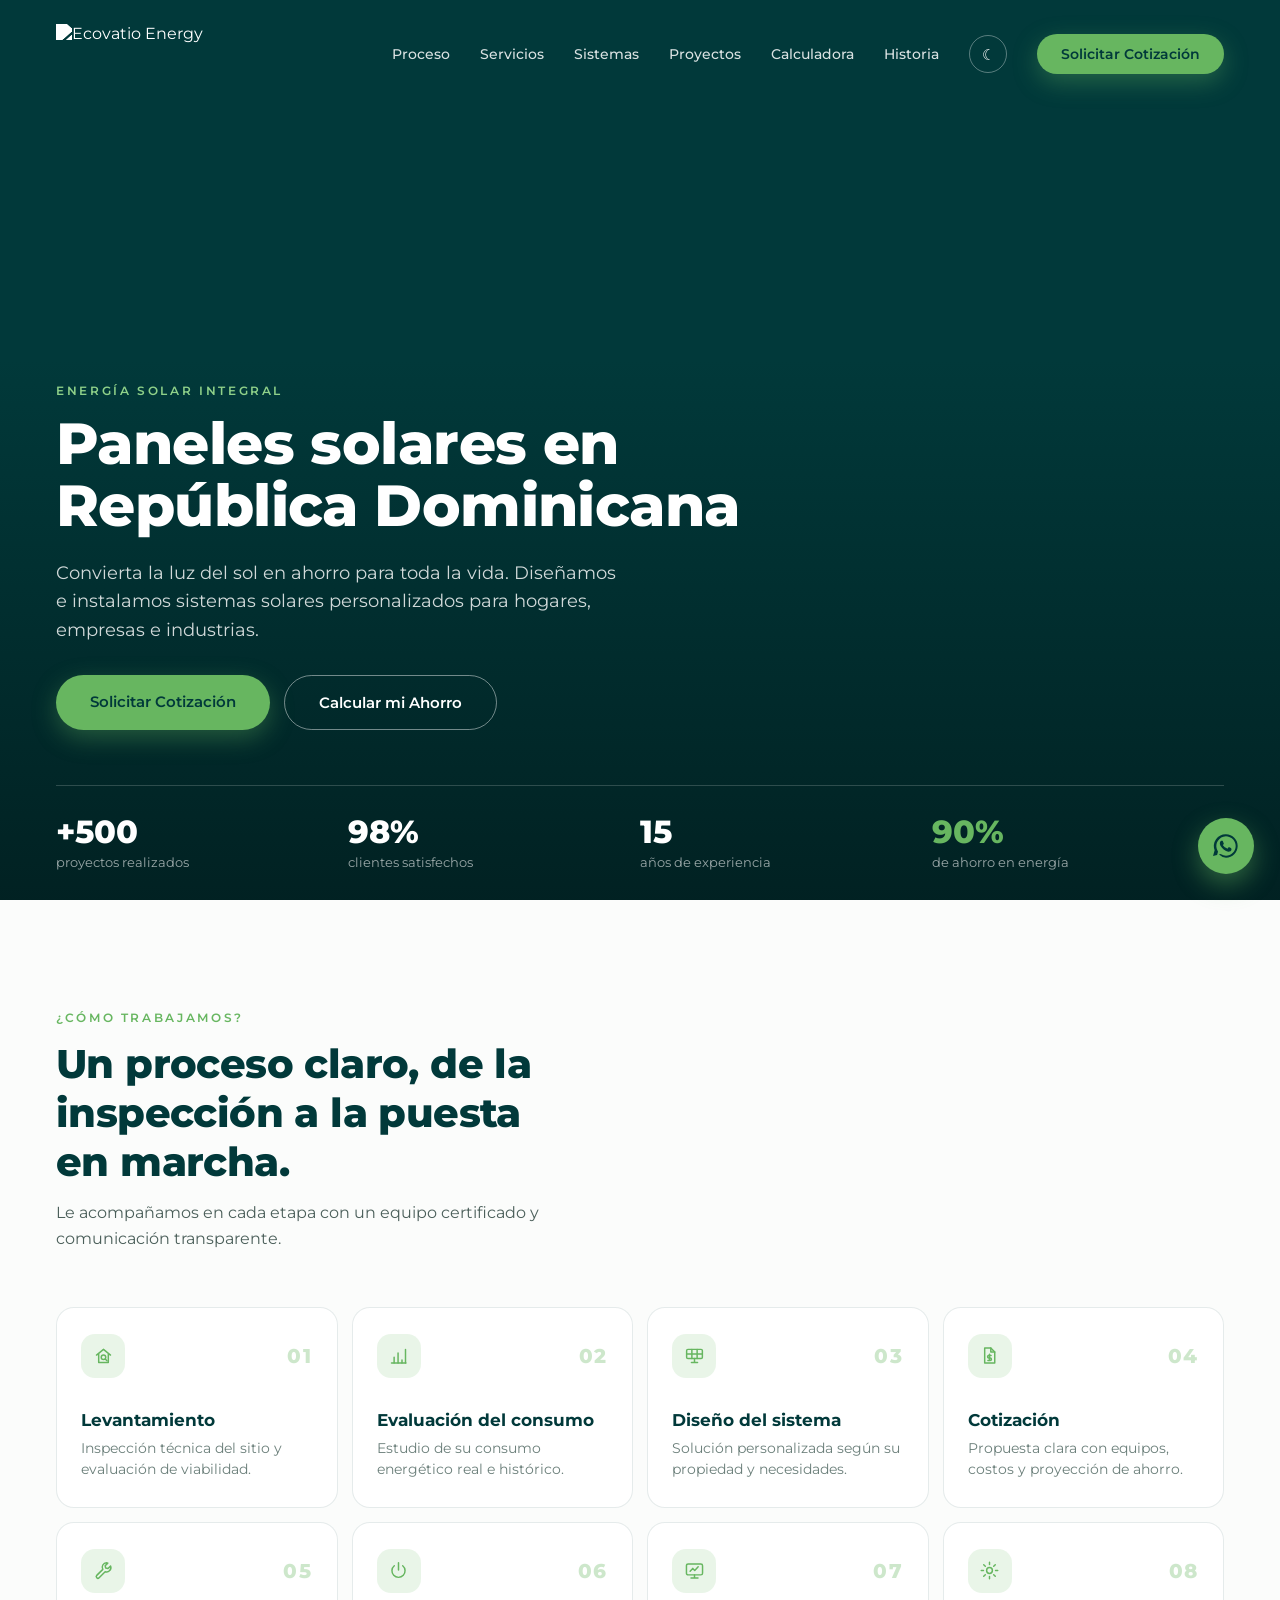
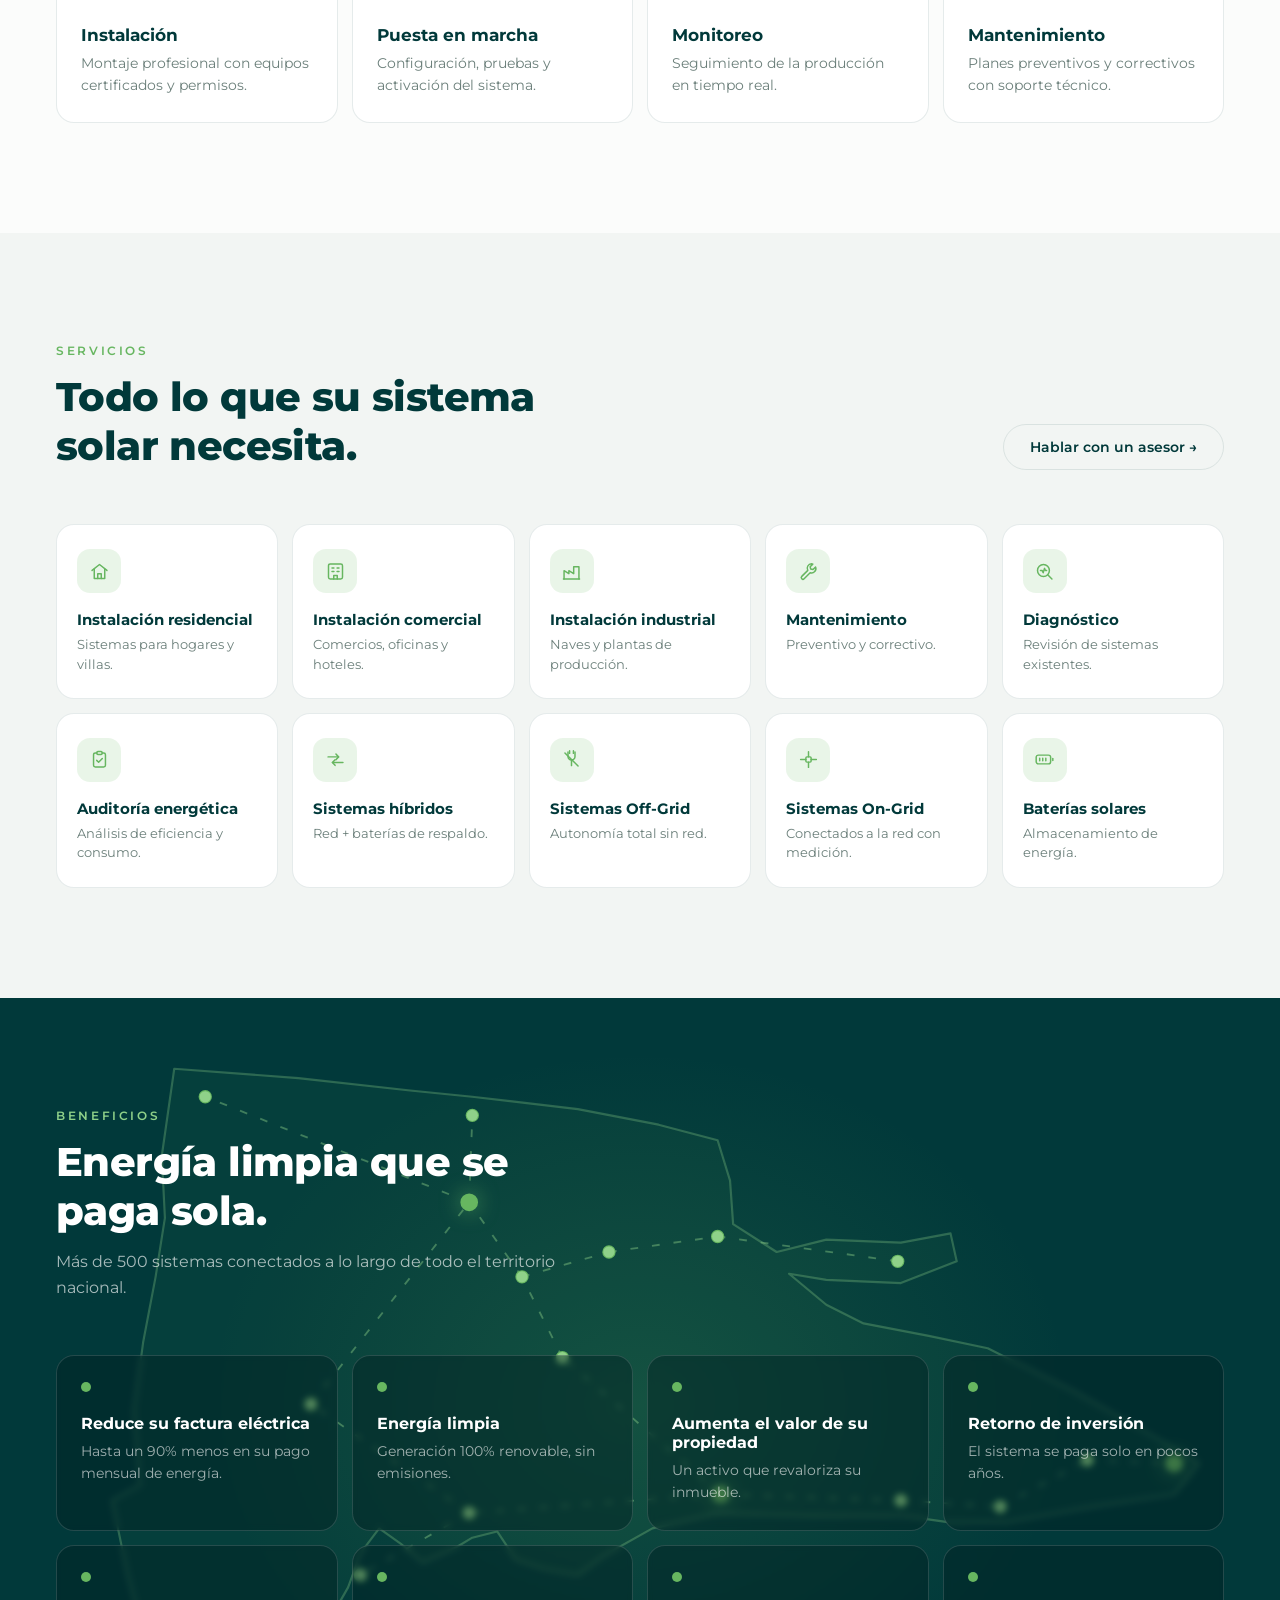
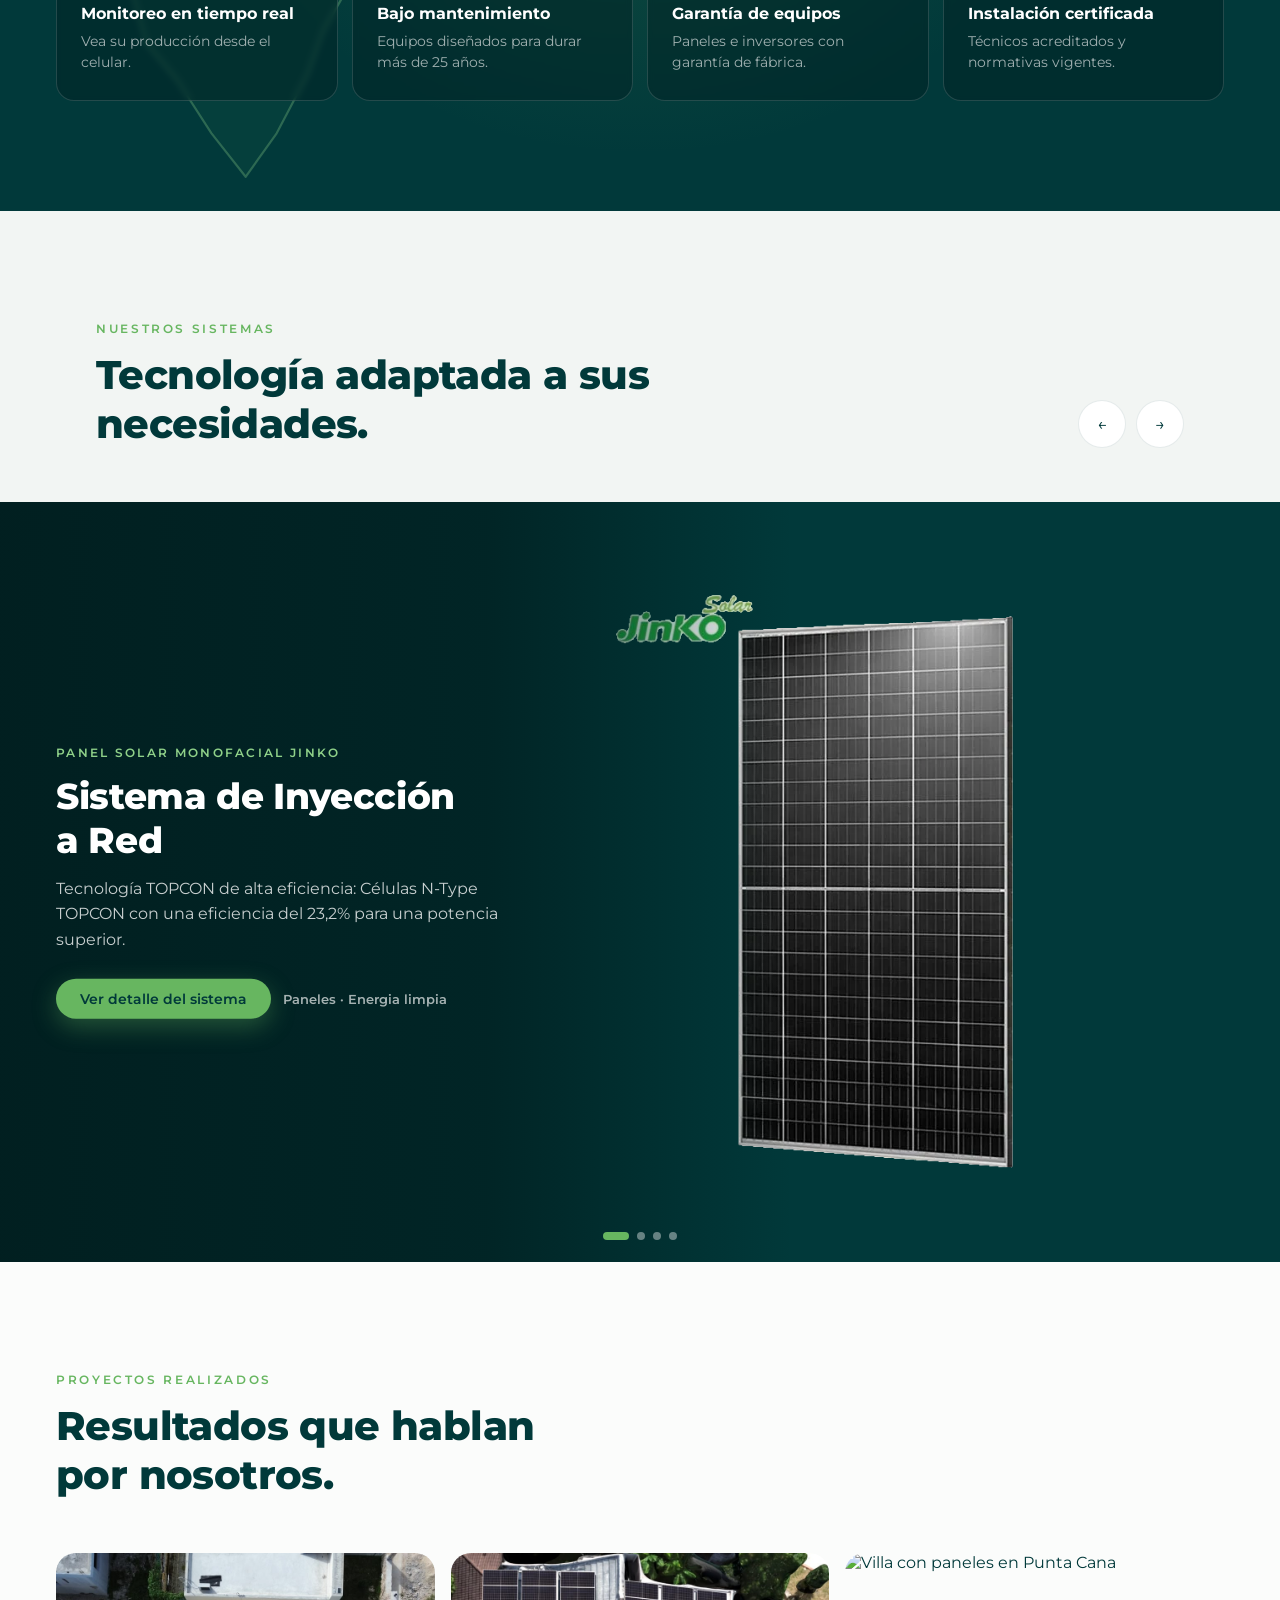
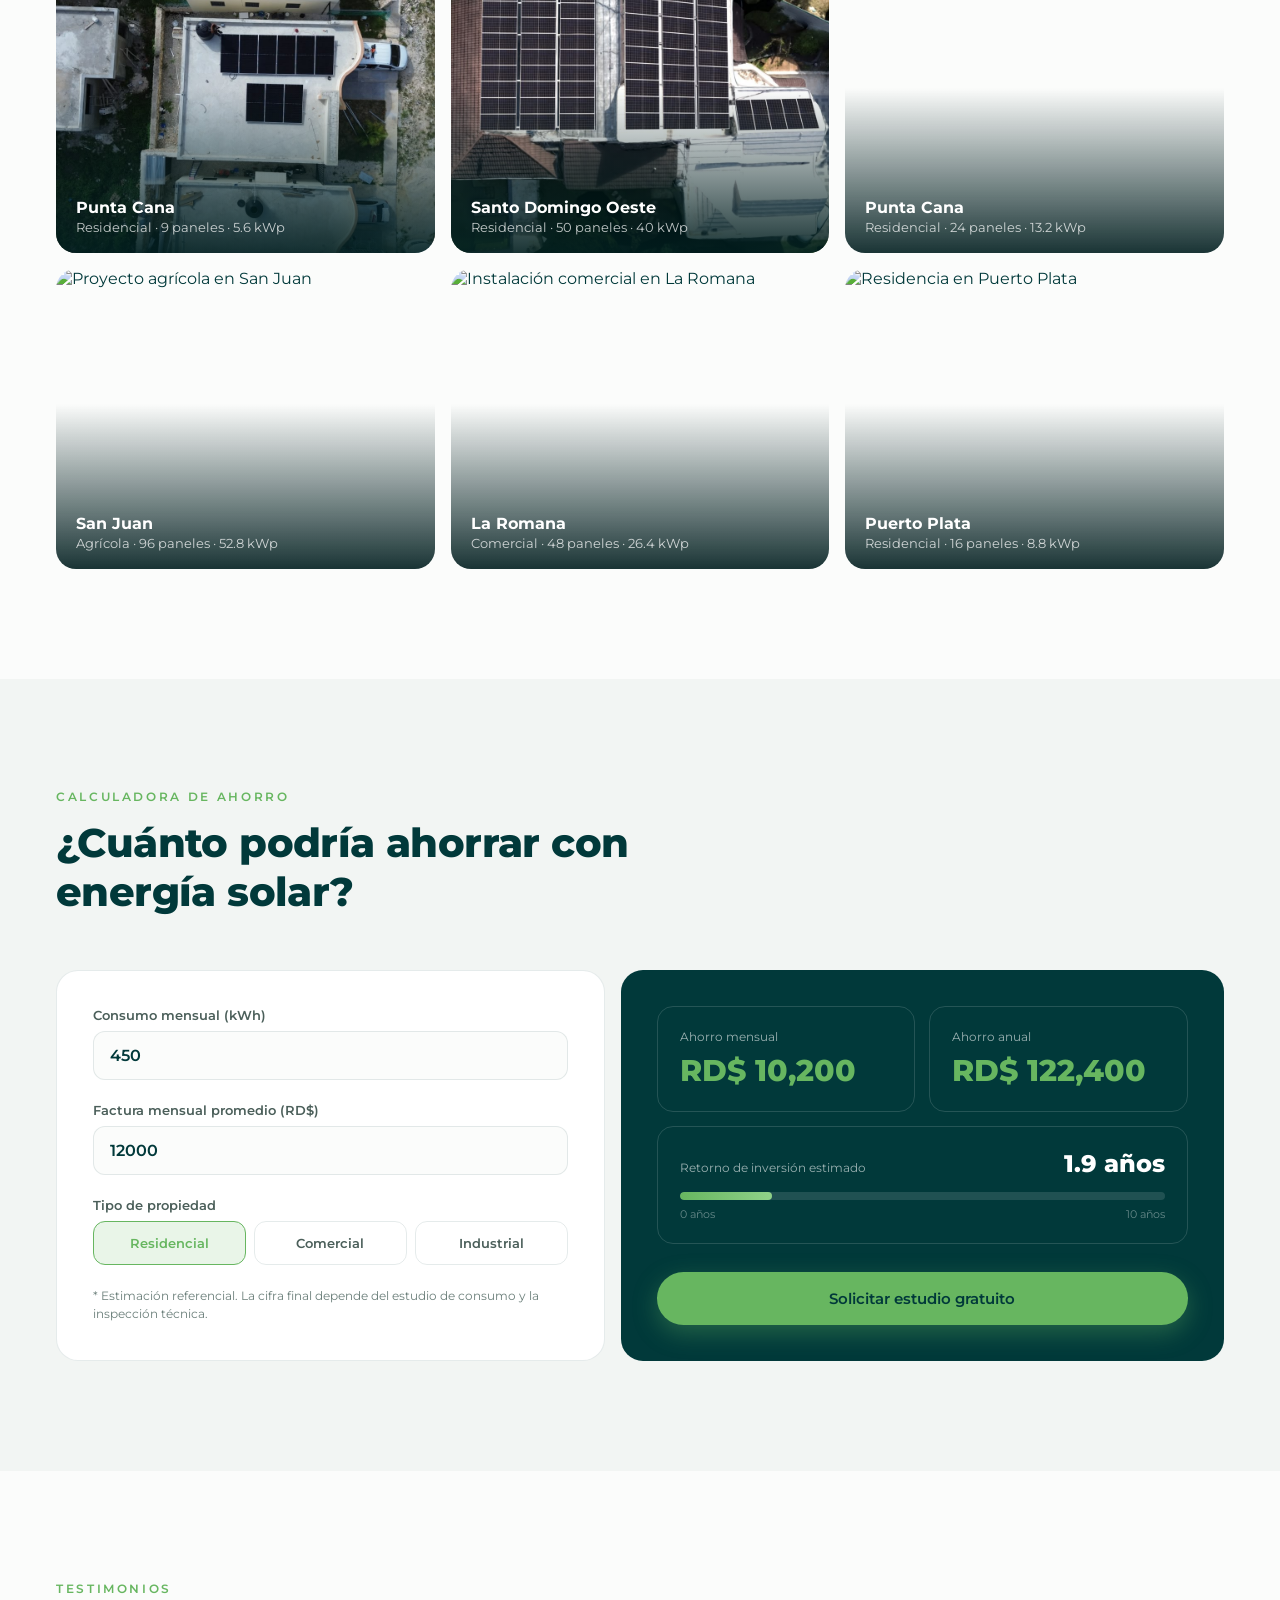
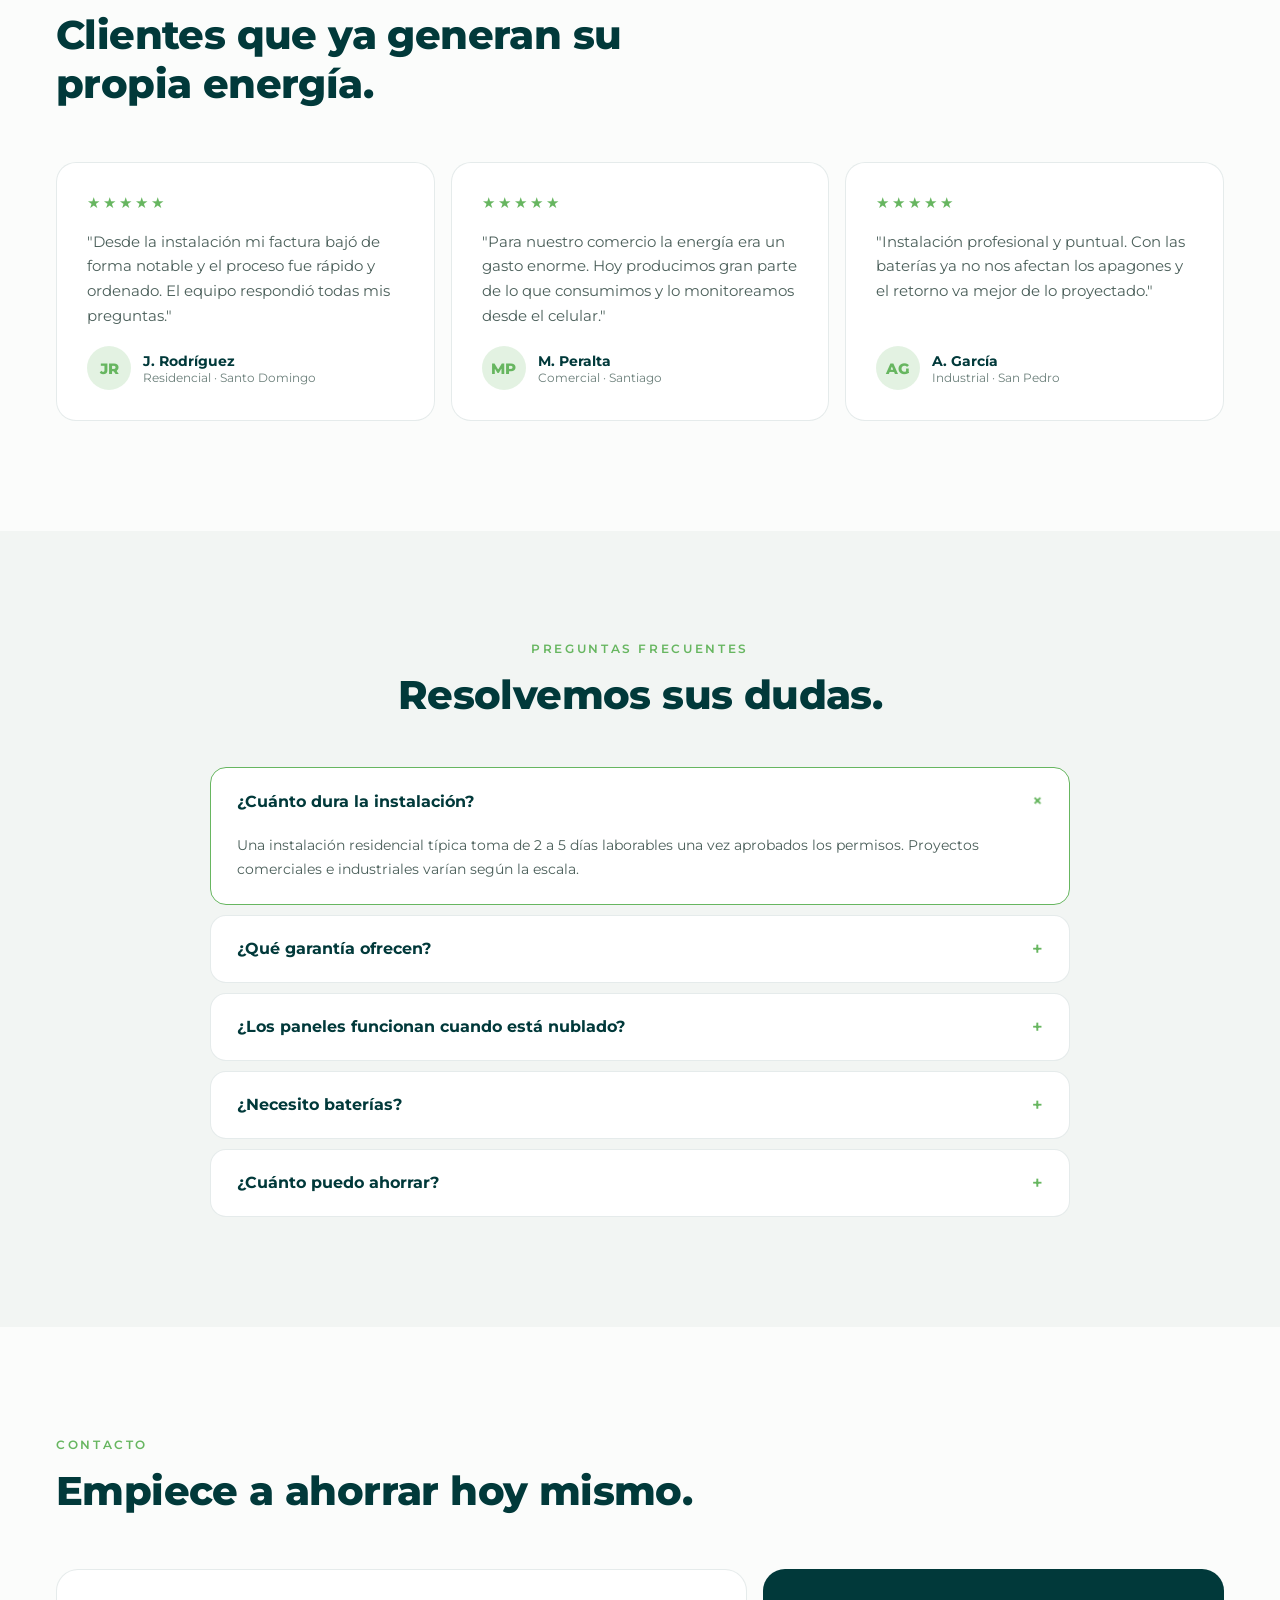
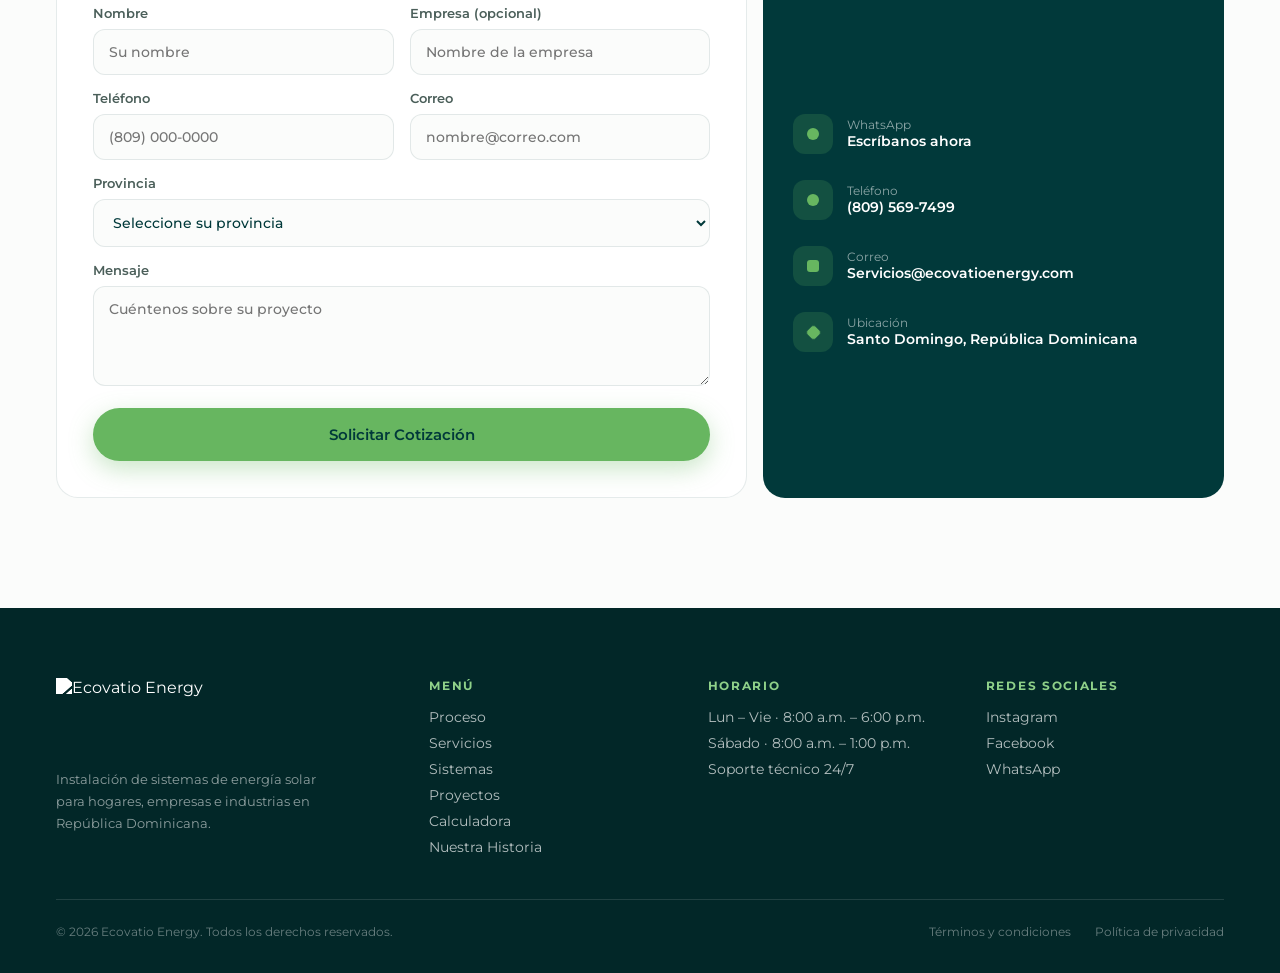
==== commit 84e1feb8: "Add SVG background for electric towers illustration" ====
--- a/index.html
+++ b/index.html
@@ -1,1016 +1,1016 @@
-<!DOCTYPE html>
-<html lang="es">
-
-<head>
-    <meta charset="UTF-8">
-    <meta name="viewport" content="width=device-width, initial-scale=1.0">
-
-    <title>Paneles Solares en República Dominicana | Ecovatio Energy</title>
-    <meta name="description"
-        content="Instalación de paneles solares para hogares, empresas e industrias en RD. Ahorre hasta 90% en su factura eléctrica. Cotización y estudio de consumo gratis.">
-    <link rel="canonical" href="https://ecovatioenergy.com/">
-    <meta name="robots" content="index, follow, max-image-preview:large">
-    <meta name="theme-color" content="#01393A">
-    <meta name="geo.region" content="DO">
-    <meta name="geo.placename" content="Santo Domingo">
-
-    <!-- Redes sociales -->
-    <meta property="og:type" content="website">
-    <meta property="og:locale" content="es_DO">
-    <meta property="og:site_name" content="Ecovatio Energy">
-    <meta property="og:title" content="Paneles Solares en República Dominicana | Ecovatio Energy">
-    <meta property="og:description"
-        content="Instalación de sistemas solares para hogares, empresas e industrias en RD. Ahorre hasta 90% en su factura eléctrica.">
-    <meta property="og:url" content="https://ecovatioenergy.com/">
-    <meta property="og:image" content="https://ecovatioenergy.com/assets/img/og-cover.jpg">
-    <meta name="twitter:card" content="summary_large_image">
-
-    <link rel="icon" type="image/png" href="/assets/img/favicon.png">
-    <link rel="apple-touch-icon" href="/assets/img/apple-touch-icon.png">
-    <link rel="preconnect" href="https://fonts.googleapis.com">
-    <link rel="preconnect" href="https://fonts.gstatic.com" crossorigin>
-    <link href="https://fonts.googleapis.com/css2?family=Montserrat:wght@400;600;800&display=swap" rel="stylesheet">
-    <link rel="stylesheet" href="/css/style.css">
-    <script>document.documentElement.classList.add('preloading');</script>
-</head>
-
-<body>
-    <!-- ================= PRELOADER ================= -->
-    <div class="preloader" id="preloader">
-        <div class="preloader__glow"></div>
-        <img class="preloader__logo" src="/assets/img/logo.png" alt="Ecovatio Energy">
-        <div class="preloader__ring"></div>
-        <div class="preloader__text">Cargando energía…</div>
-    </div>
-    <!-- ================= ICON SPRITE ================= -->
-
-    <svg class="icon-sprite" aria-hidden="true">
-        <symbol id="i-survey" viewBox="0 0 24 24">
-            <path d="M4 11.5 12 5l8 6.5" />
-            <path d="M6.5 10.5V20h11v-9.5" />
-            <circle cx="12" cy="14" r="2.6" />
-            <path d="m14 16 2 2" />
-        </symbol>
-        <symbol id="i-consumo" viewBox="0 0 24 24">
-            <path d="M4 20.5h16.5" />
-            <path d="M7 20.5v-6.5M11.5 20.5V9M16 20.5v-3.5M20 20.5V5" />
-        </symbol>
-        <symbol id="i-diseno" viewBox="0 0 24 24">
-            <rect x="3" y="5" width="18" height="10.5" rx="1.5" />
-            <path d="M9 5v10.5M15 5v10.5M3 10.2h18M12 15.5V20M8.5 20h7" />
-        </symbol>
-        <symbol id="i-cotizacion" viewBox="0 0 24 24">
-            <path d="M6.5 3.5h7L18 8v12.5H6.5z" />
-            <path d="M13.5 3.5V8H18" />
-            <path d="M12 10.5v7" />
-            <path d="M13.8 12h-2.6a1.4 1.4 0 0 0 0 2.8h1.6a1.4 1.4 0 0 1 0 2.8h-2.6" />
-        </symbol>
-        <symbol id="i-instalacion" viewBox="0 0 24 24">
-            <path
-                d="M15.5 3.2a5 5 0 0 0-4.3 7.5l-6.9 6.9a1.9 1.9 0 0 0 2.7 2.7l6.9-6.9a5 5 0 0 0 6.2-6.6l-3 3-2.6-.6-.6-2.6 3-3a5 5 0 0 0-1.4-.4z" />
-        </symbol>
-        <symbol id="i-marcha" viewBox="0 0 24 24">
-            <path d="M12 3v8.5" />
-            <path d="M7.2 6.6a7.5 7.5 0 1 0 9.6 0" />
-        </symbol>
-        <symbol id="i-monitoreo" viewBox="0 0 24 24">
-            <rect x="2.8" y="4.5" width="18.4" height="12.5" rx="2" />
-            <path d="M8 20.5h8M12 17v3.5" />
-            <path d="M7 12.8 10 9.6l2.3 2.4 3.9-4.3" />
-        </symbol>
-        <symbol id="i-mantenimiento" viewBox="0 0 24 24">
-            <circle cx="12" cy="12" r="3.3" />
-            <path
-                d="M12 2.6v2.5M12 18.9v2.5M21.4 12h-2.5M5.1 12H2.6M18.6 5.4l-1.8 1.8M7.2 16.8l-1.8 1.8M18.6 18.6l-1.8-1.8M7.2 7.2 5.4 5.4" />
-        </symbol>
-        <symbol id="i-casa" viewBox="0 0 24 24">
-            <path d="M3.5 10.8 12 4l8.5 6.8" />
-            <path d="M6 9.5V20h12V9.5" />
-            <path d="M10 20v-5.5h4V20" />
-        </symbol>
-        <symbol id="i-comercio" viewBox="0 0 24 24">
-            <rect x="4" y="3.5" width="16" height="17" rx="2" />
-            <path d="M8 8h2.2M13.8 8H16M8 12h2.2M13.8 12H16M10 20.5v-4h4v4" />
-        </symbol>
-        <symbol id="i-industria" viewBox="0 0 24 24">
-            <path d="M2.8 20.5h18.4" />
-            <path d="M3.5 20.5V11l5.5 3.5V11l5.5 3.5V6.5h6v14" />
-        </symbol>
-        <symbol id="i-diagnostico" viewBox="0 0 24 24">
-            <circle cx="10.8" cy="10.8" r="6.8" />
-            <path d="m20.5 20.5-4.8-4.8" />
-            <path d="M7.4 10.8h1.8l1.3 2.6 1.5-5 1.1 2.4h1.3" />
-        </symbol>
-        <symbol id="i-auditoria" viewBox="0 0 24 24">
-            <path d="M9 4.5H7.2a2 2 0 0 0-2 2v12.2a2 2 0 0 0 2 2h9.6a2 2 0 0 0 2-2V6.5a2 2 0 0 0-2-2H15" />
-            <rect x="9" y="2.8" width="6" height="3.4" rx="1.2" />
-            <path d="m8.8 13 2.2 2.2 4.2-4.4" />
-        </symbol>
-        <symbol id="i-hibrido" viewBox="0 0 24 24">
-            <path d="M3.5 9h12" />
-            <path d="m12.5 5.8 3 3.2-3 3.2" />
-            <path d="M20.5 15.5h-12" />
-            <path d="m11.5 12.3-3 3.2 3 3.2" />
-        </symbol>
-        <symbol id="i-offgrid" viewBox="0 0 24 24">
-            <path d="M8 3.5v5.2a4 4 0 0 0 8 0V3.5" />
-            <path d="M9.8 2v3M14.2 2v3" />
-            <path d="M12 12.7v6.3" />
-            <path d="m4.5 4.5 15 15" />
-        </symbol>
-        <symbol id="i-ongrid" viewBox="0 0 24 24">
-            <rect x="9" y="9" width="6" height="6" rx="1.2" />
-            <path d="M12 3v6M12 15v6M3 12h6M15 12h6" />
-        </symbol>
-        <symbol id="i-bateria" viewBox="0 0 24 24">
-            <rect x="2.5" y="7" width="16.5" height="10" rx="2.5" />
-            <path d="M21.5 10.8v2.4" />
-            <path d="M6.5 10.5v3M10 10.5v3M13.5 10.5v3" />
-        </symbol>
-    </svg>
-
-    <!-- ================= HERO ================= -->
-    <header id="inicio" class="hero">
-        <!-- <video class="hero__video" autoplay muted loop playsinline poster="/assets/img/hero-green.png">
-            <source src="/assets/img/VideoTomaDron.mp4" type="video/mp4">
-        </video> -->
-        <video class="hero__video" autoplay muted loop playsinline preload="metadata"
-            poster="/assets/img/hero-green.webp">
-            <source src="/assets/img/VideoTomaDron.webm" type="video/webm">
-            <source src="/assets/img/VideoTomaDron.mp4" type="video/mp4">
-        </video>
-        <div class="hero__overlay"></div>
-
-        <nav class="nav nav--overlay">
-            <a href="index.html" class="nav__logo">
-                <img src="/assets/img/logo.png" alt="Ecovatio Energy">
-            </a>
-            <button class="nav__burger" id="nav-burger" aria-label="Abrir menú" aria-expanded="false">☰</button>
-            <div class="nav__links" id="nav-links">
-                <a href="#proceso">Proceso</a>
-                <a href="#servicios">Servicios</a>
-                <a href="#sistemas">Sistemas</a>
-                <a href="#proyectos">Proyectos</a>
-                <a href="#calculadora">Calculadora</a>
-                <a href="/pages/historia.html">Historia</a>
-                <button class="theme-toggle" id="theme-toggle" title="Cambiar tema" aria-label="Cambiar tema">☾</button>
-                <a href="#contacto" class="btn btn--primary btn--sm">Solicitar Cotización</a>
-            </div>
-        </nav>
-
-        <div class="hero__content">
-            <div class="eyebrow eyebrow--light">Energía solar integral</div>
-            <h1 class="hero__title">Paneles solares en República Dominicana</h1>
-            <p class="hero__text">Convierta la luz del sol en ahorro para toda la vida. Diseñamos e instalamos sistemas
-                solares personalizados para hogares, empresas e industrias.</p>
-            <div class="hero__actions">
-                <a href="#contacto" class="btn btn--primary">Solicitar Cotización</a>
-                <a href="#calculadora" class="btn btn--ghost-light">Calcular mi Ahorro</a>
-            </div>
-        </div>
-
-        <div class="hero__stats">
-            <div>
-                <div class="stat__value">+500</div>
-                <div class="stat__label">proyectos realizados</div>
-            </div>
-            <div>
-                <div class="stat__value">98%</div>
-                <div class="stat__label">clientes satisfechos</div>
-            </div>
-            <div>
-                <div class="stat__value">15</div>
-                <div class="stat__label">años de experiencia</div>
-            </div>
-            <div>
-                <div class="stat__value stat__value--accent">90%</div>
-                <div class="stat__label">de ahorro en energía</div>
-            </div>
-        </div>
-    </header>
-
-    <!-- ================= PROCESO ================= -->
-     <!-- coorecion -->
-    <section id="proceso" class="section">
-        <div class="wrap">
-            <div class="eyebrow">¿Cómo trabajamos?</div>
-            <h2 class="section-title">Un proceso claro, de la inspección a la puesta en marcha.</h2>
-            <p class="section-lead">Le acompañamos en cada etapa con un equipo certificado y comunicación transparente.
-            </p>
-            <div class="grid-4">
-                <div class="step-card reveal">
-                    <div class="step-card__head">
-                        <div class="step-card__icon"><svg class="icon">
-                                <use href="#i-survey"></use>
-                            </svg></div>
-                        <div class="step-card__num">01</div>
-                    </div>
-                    <h3 class="step-card__title">Levantamiento
-                </h3>
-                <div class="step-card__desc">Inspección técnica del sitio y evaluación de viabilidad.</div>
-            </div>
-            <div class="step-card reveal">
-                <div class="step-card__head">
-                    <div class="step-card__icon"><svg class="icon">
-                            <use href="#i-consumo"></use>
-                        </svg></div>
-                    <div class="step-card__num">02</div>
-                </div>
-                <h3 class="step-card__title">Evaluación del consumo
-            </h3>
-            <div class="step-card__desc">Estudio de su consumo energético real e histórico.</div>
-        </div>
-        <div class="step-card reveal">
-            <div class="step-card__head">
-                <div class="step-card__icon"><svg class="icon">
-                        <use href="#i-diseno"></use>
-                    </svg></div>
-                <div class="step-card__num">03</div>
-            </div>
-            <h3 class="step-card__title">Diseño del sistema
-        </h3>
-        <div class="step-card__desc">Solución personalizada según su propiedad y necesidades.</div>
-        </div>
-        <div class="step-card reveal">
-            <div class="step-card__head">
-                <div class="step-card__icon"><svg class="icon">
-                        <use href="#i-cotizacion"></use>
-                    </svg></div>
-                <div class="step-card__num">04</div>
-            </div>
-            <h3 class="step-card__title">Cotización
-        </h3>
-        <div class="step-card__desc">Propuesta clara con equipos, costos y proyección de ahorro.</div>
-        </div>
-        <div class="step-card reveal">
-            <div class="step-card__head">
-                <div class="step-card__icon"><svg class="icon">
-                        <use href="#i-instalacion"></use>
-                    </svg></div>
-                <div class="step-card__num">05</div>
-            </div>
-            <h3 class="step-card__title">Instalación
-        </h3>
-        <div class="step-card__desc">Montaje profesional con equipos certificados y permisos.</div>
-        </div>
-        <div class="step-card reveal">
-            <div class="step-card__head">
-                <div class="step-card__icon"><svg class="icon">
-                        <use href="#i-marcha"></use>
-                    </svg></div>
-                <div class="step-card__num">06</div>
-            </div>
-            <h3 class="step-card__title">Puesta en marcha
-        </h3>
-        <div class="step-card__desc">Configuración, pruebas y activación del sistema.</div>
-        </div>
-        <div class="step-card reveal">
-            <div class="step-card__head">
-                <div class="step-card__icon"><svg class="icon">
-                        <use href="#i-monitoreo"></use>
-                    </svg></div>
-                <div class="step-card__num">07</div>
-            </div>
-            <h3 class="step-card__title">Monitoreo
-        </h3>
-        <div class="step-card__desc">Seguimiento de la producción en tiempo real.</div>
-        </div>
-        <div class="step-card reveal">
-            <div class="step-card__head">
-                <div class="step-card__icon"><svg class="icon">
-                        <use href="#i-mantenimiento"></use>
-                    </svg></div>
-                <div class="step-card__num">08</div>
-            </div>
-            <h3 class="step-card__title">Mantenimiento
-        </h3>
-        <div class="step-card__desc">Planes preventivos y correctivos con soporte técnico.</div>
-        </div>
-        </div>
-        </div>
-    </section>
-
-    <!-- ================= SERVICIOS ================= -->
-    <section id="servicios" class="section section--alt">
-        <div class="wrap">
-            <div class="eyebrow">Servicios</div>
-            <div class="section-head-row">
-                <h2 class="section-title">Todo lo que su sistema solar necesita.</h2>
-                <a href="#contacto" class="btn btn--ghost">Hablar con un asesor →</a>
-            </div>
-            <div class="grid-5">
-                <div class="service-card reveal">
-                    <div class="service-card__icon"><svg class="icon">
-                            <use href="#i-casa"></use>
-                        </svg></div>
-                    <h3 class="service-card__title">Instalación residencial</h3>
-                <div class="service-card__desc">Sistemas para hogares y villas.</div>
-            </div>
-            <div class="service-card reveal">
-                <div class="service-card__icon"><svg class="icon">
-                        <use href="#i-comercio"></use>
-                    </svg></div>
-                <h3 class="service-card__title">Instalación comercial</h3>
-            <div class="service-card__desc">Comercios, oficinas y hoteles.</div>
-        </div>
-        <div class="service-card reveal">
-            <div class="service-card__icon"><svg class="icon">
-                    <use href="#i-industria"></use>
-                </svg></div>
-            <h3 class="service-card__title">Instalación industrial</h3>
-        <div class="service-card__desc">Naves y plantas de producción.</div>
-        </div>
-        <div class="service-card reveal">
-            <div class="service-card__icon"><svg class="icon">
-                    <use href="#i-instalacion"></use>
-                </svg></div>
-            <h3 class="service-card__title">Mantenimiento</h3>
-        <div class="service-card__desc">Preventivo y correctivo.</div>
-        </div>
-        <div class="service-card reveal">
-            <div class="service-card__icon"><svg class="icon">
-                    <use href="#i-diagnostico"></use>
-                </svg></div>
-            <h3 class="service-card__title">Diagnóstico</h3>
-        <div class="service-card__desc">Revisión de sistemas existentes.</div>
-        </div>
-        <div class="service-card reveal">
-            <div class="service-card__icon"><svg class="icon">
-                    <use href="#i-auditoria"></use>
-                </svg></div>
-            <h3 class="service-card__title">Auditoría energética</h3>
-        <div class="service-card__desc">Análisis de eficiencia y consumo.</div>
-        </div>
-        <div class="service-card reveal">
-            <div class="service-card__icon"><svg class="icon">
-                    <use href="#i-hibrido"></use>
-                </svg></div>
-            <h3 class="service-card__title">Sistemas híbridos</h3>
-        <div class="service-card__desc">Red + baterías de respaldo.</div>
-        </div>
-        <div class="service-card reveal">
-            <div class="service-card__icon"><svg class="icon">
-                    <use href="#i-offgrid"></use>
-                </svg></div>
-            <h3 class="service-card__title">Sistemas Off-Grid</h3>
-        <div class="service-card__desc">Autonomía total sin red.</div>
-        </div>
-        <div class="service-card reveal">
-            <div class="service-card__icon"><svg class="icon">
-                    <use href="#i-ongrid"></use>
-                </svg></div>
-            <h3 class="service-card__title">Sistemas On-Grid</h3>
-        <div class="service-card__desc">Conectados a la red con medición.</div>
-        </div>
-        <div class="service-card reveal">
-            <div class="service-card__icon"><svg class="icon">
-                    <use href="#i-bateria"></use>
-                </svg></div>
-            <h3 class="service-card__title">Baterías solares</h3>
-        <div class="service-card__desc">Almacenamiento de energía.</div>
-        </div>
-        </div>
-        </div>
-    </section>
-
-    <!-- ================= BENEFICIOS ================= -->
-    <section class="section section--dark section--network">
-
-        <div class="net-bg" aria-hidden="true">
-            <svg viewBox="0 0 760 500" xmlns="http://www.w3.org/2000/svg">
-                <!-- contorno del país -->
-                <path class="net-land" d="M80 34 L160 40 L232 48 L272 52 L340 60 L392 70 L430 80 L438 106 L440 134
-                L468 152 L500 144 L548 146 L580 140 L584 158 L548 172 L500 170 L476 166 L500 186 L524 198
-                L566 206 L604 214 L660 242 L706 268 L740 288 L724 308 L672 316 L616 326 L578 326 L550 322
-                L492 322 L430 320 L388 330 L356 348 L340 360 L318 356 L300 350 L288 332 L272 336 L262 342
-                L240 352 L226 340 L212 330 L200 346 L192 368 L176 396 L166 424 L146 462 L126 490 L104 462
-                L82 428 L62 404 L50 360 L40 312 L58 302 L54 254 L60 210 L68 168 L74 130 L72 90 Z" />
-
-                <!-- red de conexiones -->
-                <g class="net-links">
-                    <line x1="432" y1="308" x2="330" y2="220" />
-                    <line x1="330" y1="220" x2="304" y2="168" />
-                    <line x1="304" y1="168" x2="270" y2="120" />
-                    <line x1="270" y1="120" x2="272" y2="64" />
-                    <line x1="270" y1="120" x2="100" y2="52" />
-                    <line x1="304" y1="168" x2="360" y2="152" />
-                    <line x1="360" y1="152" x2="430" y2="142" />
-                    <line x1="430" y1="142" x2="546" y2="158" />
-                    <line x1="432" y1="308" x2="548" y2="312" />
-                    <line x1="548" y1="312" x2="612" y2="316" />
-                    <line x1="612" y1="316" x2="668" y2="286" />
-                    <line x1="668" y1="286" x2="724" y2="288" />
-                    <line x1="432" y1="308" x2="270" y2="320" />
-                    <line x1="270" y1="320" x2="200" y2="360" />
-                    <line x1="270" y1="320" x2="168" y2="250" />
-                    <line x1="168" y1="250" x2="270" y2="120" />
-                </g>
-
-                <!-- nodos -->
-                <g class="net-nodes">
-                    <g class="net-node net-node--main" style="--x:432px;--y:308px">
-                        <circle class="net-ring" cx="432" cy="308" r="5" />
-                        <circle class="net-dot" cx="432" cy="308" r="5" />
-                    </g>
-                    <g class="net-node net-node--main" style="--x:270px;--y:120px">
-                        <circle class="net-ring" cx="270" cy="120" r="5" />
-                        <circle class="net-dot" cx="270" cy="120" r="5" />
-                    </g>
-                    <g class="net-node net-node--main" style="--x:724px;--y:288px">
-                        <circle class="net-ring" cx="724" cy="288" r="5" />
-                        <circle class="net-dot" cx="724" cy="288" r="5" />
-                    </g>
-                    <g class="net-node">
-                        <circle class="net-ring" cx="272" cy="64" r="3.6" />
-                        <circle class="net-dot" cx="272" cy="64" r="3.6" />
-                    </g>
-                    <g class="net-node">
-                        <circle class="net-ring" cx="100" cy="52" r="3.6" />
-                        <circle class="net-dot" cx="100" cy="52" r="3.6" />
-                    </g>
-                    <g class="net-node">
-                        <circle class="net-ring" cx="304" cy="168" r="3.6" />
-                        <circle class="net-dot" cx="304" cy="168" r="3.6" />
-                    </g>
-                    <g class="net-node">
-                        <circle class="net-ring" cx="360" cy="152" r="3.6" />
-                        <circle class="net-dot" cx="360" cy="152" r="3.6" />
-                    </g>
-                    <g class="net-node">
-                        <circle class="net-ring" cx="430" cy="142" r="3.6" />
-                        <circle class="net-dot" cx="430" cy="142" r="3.6" />
-                    </g>
-                    <g class="net-node">
-                        <circle class="net-ring" cx="546" cy="158" r="3.6" />
-                        <circle class="net-dot" cx="546" cy="158" r="3.6" />
-                    </g>
-                    <g class="net-node">
-                        <circle class="net-ring" cx="330" cy="220" r="3.6" />
-                        <circle class="net-dot" cx="330" cy="220" r="3.6" />
-                    </g>
-                    <g class="net-node">
-                        <circle class="net-ring" cx="168" cy="250" r="3.6" />
-                        <circle class="net-dot" cx="168" cy="250" r="3.6" />
-                    </g>
-                    <g class="net-node">
-                        <circle class="net-ring" cx="270" cy="320" r="3.6" />
-                        <circle class="net-dot" cx="270" cy="320" r="3.6" />
-                    </g>
-                    <g class="net-node">
-                        <circle class="net-ring" cx="200" cy="360" r="3.6" />
-                        <circle class="net-dot" cx="200" cy="360" r="3.6" />
-                    </g>
-                    <g class="net-node">
-                        <circle class="net-ring" cx="548" cy="312" r="3.6" />
-                        <circle class="net-dot" cx="548" cy="312" r="3.6" />
-                    </g>
-                    <g class="net-node">
-                        <circle class="net-ring" cx="612" cy="316" r="3.6" />
-                        <circle class="net-dot" cx="612" cy="316" r="3.6" />
-                    </g>
-                    <g class="net-node">
-                        <circle class="net-ring" cx="668" cy="286" r="3.6" />
-                        <circle class="net-dot" cx="668" cy="286" r="3.6" />
-                    </g>
-                </g>
-            </svg>
-        </div>
-
-        <div class="wrap">
-            <div class="eyebrow eyebrow--light">Beneficios</div>
-            <h2 class="section-title">Energía limpia que se paga sola.</h2>
-            <p class="section-lead section-lead--light">Más de 500 sistemas conectados a lo largo de todo el territorio
-                nacional.</p>
-            <div class="grid-4" style="margin-top:54px">
-                <div class="benefit-card reveal">
-                    <div class="benefit-card__dot"></div>
-                    <div class="benefit-card__title">Reduce su factura eléctrica</div>
-                    <div class="benefit-card__desc">Hasta un 90% menos en su pago mensual de energía.</div>
-                </div>
-                <div class="benefit-card reveal">
-                    <div class="benefit-card__dot"></div>
-                    <div class="benefit-card__title">Energía limpia</div>
-                    <div class="benefit-card__desc">Generación 100% renovable, sin emisiones.</div>
-                </div>
-                <div class="benefit-card reveal">
-                    <div class="benefit-card__dot"></div>
-                    <div class="benefit-card__title">Aumenta el valor de su propiedad</div>
-                    <div class="benefit-card__desc">Un activo que revaloriza su inmueble.</div>
-                </div>
-                <div class="benefit-card reveal">
-                    <div class="benefit-card__dot"></div>
-                    <div class="benefit-card__title">Retorno de inversión</div>
-                    <div class="benefit-card__desc">El sistema se paga solo en pocos años.</div>
-                </div>
-                <div class="benefit-card reveal">
-                    <div class="benefit-card__dot"></div>
-                    <div class="benefit-card__title">Monitoreo en tiempo real</div>
-                    <div class="benefit-card__desc">Vea su producción desde el celular.</div>
-                </div>
-                <div class="benefit-card reveal">
-                    <div class="benefit-card__dot"></div>
-                    <div class="benefit-card__title">Bajo mantenimiento</div>
-                    <div class="benefit-card__desc">Equipos diseñados para durar más de 25 años.</div>
-                </div>
-                <div class="benefit-card reveal">
-                    <div class="benefit-card__dot"></div>
-                    <div class="benefit-card__title">Garantía de equipos</div>
-                    <div class="benefit-card__desc">Paneles e inversores con garantía de fábrica.</div>
-                </div>
-                <div class="benefit-card reveal">
-                    <div class="benefit-card__dot"></div>
-                    <div class="benefit-card__title">Instalación certificada</div>
-                    <div class="benefit-card__desc">Técnicos acreditados y normativas vigentes.</div>
-                </div>
-            </div>
-        </div>
-    </section>
-    <!-- ================= SISTEMAS (CARRUSEL) ================= -->
-    <section id="sistemas" class="section section--alt" style="padding-left:0;padding-right:0;padding-bottom:0">
-        <div class="wrap" style="padding:0 56px 54px">
-            <div class="eyebrow">Nuestros sistemas</div>
-            <div class="section-head-row" style="margin-bottom:0">
-                <h2 class="section-title">Tecnología adaptada a sus necesidades.</h2>
-                <div class="carousel__arrows">
-                    <button class="carousel__arrow" id="car-prev" aria-label="Anterior">←</button>
-                    <button class="carousel__arrow" id="car-next" aria-label="Siguiente">→</button>
-                </div>
-            </div>
-        </div>
-        <div class="carousel">
-            <div class="carousel__track" id="car-track">
-                <div class="carousel__slide carousel__slide carousel__slide--product">
-                    <img class="carousel__img"
-                        src="/assets/img/paneles/Mono-Solar-Panels-Jinko-Tiger-PRO-Jinko-Solar-Panel-585W-580W-590W-Jinko-P-Type-768x768.webp"
-                        alt="Sistema de inyección a red" loading="lazy">
-                    <div class="carousel__shade"></div>
-                    <div class="carousel__body">
-                        <div class="carousel__tag">Panel solar monofacial Jinko</div>
-                        <h3 class="carousel__title">Sistema de Inyección a Red</h3>
-                        <p class="carousel__desc">Tecnología TOPCON de alta eficiencia: Células N-Type TOPCON con una
-                            eficiencia del 23,2% para una potencia superior.</p>
-                        <div class="carousel__meta">
-                            <a href="/pages/sistemas.html" class="btn btn--primary btn--sm">Ver detalle del sistema</a>
-                            <span class="carousel__spec">Paneles · Energia limpia</span>
-                        </div>
-                    </div>
-                </div>
-                <div class="carousel__slide carousel__slide carousel__slide--product">
-                    <img class="carousel__img" src="/assets/img/baterias/Weco_Residenziali_16K0-LV-1.png"
-                        alt="Sistema híbrido inteligente" loading="lazy">
-                    <div class="carousel__shade"></div>
-                    <div class="carousel__body">
-                        <div class="carousel__tag">16K0 LV 16 kWh</div>
-                        <h3 class="carousel__title">Batería de bajo voltaje</h3>
-                        <p class="carousel__desc">Un sistema de almacenamiento LiFePO₄ de alta capacidad diseñado para
-                            proporcionar energía de respaldo confiable, integración perfecta y gestión energética
-                            escalable en instalaciones híbridas.</p>
-                        <div class="carousel__meta">
-                            <a href="/pages/sistemas.html" class="btn btn--primary btn--sm">Ver detalle del sistema</a>
-                            <span class="carousel__spec">Baterías de litio LiFePO4 de larga vida</span>
-                        </div>
-                    </div>
-                </div>
-                <div class="carousel__slide carousel__slide carousel__slide--product">
-                    <img class="carousel__img" src="/assets/img/baterias/Weco_Residenziali_XTS.png"
-                        alt="Sistema híbrido inteligente" loading="lazy">
-                    <div class="carousel__shade"></div>
-                    <div class="carousel__body">
-                        <div class="carousel__tag">SERIE XTS 8 / 12 kW</div>
-                        <h3 class="carousel__title">Potencia de última generación para los sistemas energéticos
-                            modernos.</h3>
-                        <p class="carousel__desc">La nueva serie XTS lleva el rendimiento de fase dividida al siguiente
-                            nivel, diseñada para Aplicaciones de 120/240 V con mayor potencia, mayor flexibilidad y
-                            gestión energética avanzada. Desde De 8 a 12 kWOfrece el máximo control, copias de seguridad
-                            sin interrupciones y un rendimiento fiable en cualquier escenario.</p>
-                        <div class="carousel__meta">
-                            <a href="/pages/sistemas.html" class="btn btn--primary btn--sm">Ver detalle del sistema</a>
-                            <span class="carousel__spec">Más potencia, más control - Flexibilidad de entrada solar sin
-                                igual</span>
-                        </div>
-                    </div>
-                </div>
-                <div class="carousel__slide carousel__slide carousel__slide--product">
-                    <img class="carousel__img" src="/assets/img/inversores/Weco_Residenziali_5K3-EVO-1.png"
-                        alt="Sistema off-grid autónomo" loading="lazy">
-                    <div class="carousel__shade"></div>
-                    <div class="carousel__body">
-                        <div class="carousel__tag">5K3 EVO 5,22 kWh</div>
-                        <h3 class="carousel__title">Módulo de doble voltaje IP66</h3>
-                        <p class="carousel__desc">Una solución LiFePO₄ de alta eficiencia diseñada para aplicaciones
-                            residenciales y comerciales pequeñas, que combina una integración híbrida avanzada, una
-                            gestión inteligente de la energía y una escalabilidad flexible con un diseño de última
-                            generación.</p>
-                        <div class="carousel__meta">
-                            <a href="/pages/sistemas.html" class="btn btn--primary btn--sm">Ver detalle del sistema</a>
-                            <span class="carousel__spec">Rendimiento, fiabilidad y control energético continuo.</span>
-                        </div>
-                    </div>
-                </div>
-            </div>
-            <div class="carousel__dots" id="car-dots"></div>
-        </div>
-    </section>
-
-    <!-- ================= PROYECTOS ================= -->
-    <section id="proyectos" class="section">
-        <div class="wrap">
-            <div class="eyebrow">Proyectos realizados</div>
-            <h2 class="section-title">Resultados que hablan por nosotros.</h2>
-            <div class="grid-3" style="margin-top:54px">
-                <div class="project-card reveal"><img src="/assets/img/PuntaCana-5.6kwp.jpeg"
-                        alt="Proyecto residencial en Punta Cana" loading="lazy">
-                    <div class="project-card__shade"></div>
-                    <div class="project-card__body">
-                        <div class="project-card__city">Punta Cana</div>
-                        <div class="project-card__meta">Residencial · 9 paneles · 5.6 kWp</div>
-                    </div>
-                </div>
-                <div class="project-card reveal"><img src="/assets/img/40.kwp.jpeg"
-                        alt="Proyecto residencial en Santo Domingo Oeste" loading="lazy">
-                    <div class="project-card__shade"></div>
-                    <div class="project-card__body">
-                        <div class="project-card__city">Santo Domingo Oeste</div>
-                        <div class="project-card__meta">Residencial · 50 paneles · 40 kWp</div>
-                    </div>
-                </div>
-                <div class="project-card reveal"><img src="/assets/img/hero-bg.png" alt="Villa con paneles en Punta Cana"
-                        loading="lazy">
-                    <div class="project-card__shade"></div>
-                    <div class="project-card__body">
-                        <div class="project-card__city">Punta Cana</div>
-                        <div class="project-card__meta">Residencial · 24 paneles · 13.2 kWp</div>
-                    </div>
-                </div>
-                <div class="project-card reveal"><img src="/assets/img/farm.png" alt="Proyecto agrícola en San Juan"
-                        loading="lazy">
-                    <div class="project-card__shade"></div>
-                    <div class="project-card__body">
-                        <div class="project-card__city">San Juan</div>
-                        <div class="project-card__meta">Agrícola · 96 paneles · 52.8 kWp</div>
-                    </div>
-                </div>
-                <div class="project-card reveal"><img src="/assets/img/worker.png"
-                        alt="Instalación comercial en La Romana" loading="lazy">
-                    <div class="project-card__shade"></div>
-                    <div class="project-card__body">
-                        <div class="project-card__city">La Romana</div>
-                        <div class="project-card__meta">Comercial · 48 paneles · 26.4 kWp</div>
-                    </div>
-                </div>
-                <div class="project-card reveal"><img src="/assets/img/injection.png" alt="Residencia en Puerto Plata"
-                        loading="lazy">
-                    <div class="project-card__shade"></div>
-                    <div class="project-card__body">
-                        <div class="project-card__city">Puerto Plata</div>
-                        <div class="project-card__meta">Residencial · 16 paneles · 8.8 kWp</div>
-                    </div>
-                </div>
-            </div>
-        </div>
-    </section>
-
-    <!-- ================= CALCULADORA ================= -->
-    <section id="calculadora" class="section section--alt">
-        <div class="wrap">
-            <div class="eyebrow">Calculadora de ahorro</div>
-            <h2 class="section-title">¿Cuánto podría ahorrar con energía solar?</h2>
-            <div class="calc-grid" style="margin-top:54px">
-                <div class="calc-panel">
-                    <label class="field">
-                        <span>Consumo mensual (kWh)</span>
-                        <input type="number" id="calc-kwh" value="450" min="0" inputmode="numeric">
-                    </label>
-                    <label class="field">
-                        <span>Factura mensual promedio (RD$)</span>
-                        <input type="number" id="calc-bill" value="12000" min="0" inputmode="numeric">
-                    </label>
-                    <div class="field">
-                        <span>Tipo de propiedad</span>
-                        <div class="seg" id="calc-seg">
-                            <button class="seg__btn active" data-prop="residencial">Residencial</button>
-                            <button class="seg__btn" data-prop="comercial">Comercial</button>
-                            <button class="seg__btn" data-prop="industrial">Industrial</button>
-                        </div>
-                    </div>
-                    <div class="calc-note">* Estimación referencial. La cifra final depende del estudio de consumo y la
-                        inspección técnica.</div>
-                </div>
-                <div class="calc-results">
-                    <div class="calc-results__grid">
-                        <div class="res-box">
-                            <div class="res-box__label">Ahorro mensual</div>
-                            <div class="res-box__value" id="calc-monthly">RD$ 0</div>
-                        </div>
-                        <div class="res-box">
-                            <div class="res-box__label">Ahorro anual</div>
-                            <div class="res-box__value" id="calc-yearly">RD$ 0</div>
-                        </div>
-                        <div class="res-box res-box--wide">
-                            <div class="res-box__row"><span class="res-box__label" style="margin:0">Retorno de inversión
-                                    estimado</span><span class="res-box__value res-box__value--white"
-                                    id="calc-roi">—</span></div>
-                            <div class="roi-bar">
-                                <div class="roi-bar__fill" id="calc-roi-bar"></div>
-                            </div>
-                            <div class="roi-scale"><span>0 años</span><span>10 años</span></div>
-                        </div>
-                    </div>
-                    <a href="#contacto" class="btn btn--primary btn--block">Solicitar estudio gratuito</a>
-                </div>
-            </div>
-        </div>
-    </section>
-
-    <!-- ================= TESTIMONIOS ================= -->
-    <section class="section">
-        <div class="wrap">
-            <div class="eyebrow">Testimonios</div>
-            <h2 class="section-title">Clientes que ya generan su propia energía.</h2>
-            <div class="grid-3" style="margin-top:54px">
-                <div class="testimonial-card reveal">
-                    <div class="testimonial-card__stars">★★★★★</div>
-                    <div class="testimonial-card__quote">"Desde la instalación mi factura bajó de forma notable y el
-                        proceso fue rápido y ordenado. El equipo respondió todas mis preguntas."</div>
-                    <div class="testimonial-card__person">
-                        <div class="testimonial-card__avatar">JR</div>
-                        <div>
-                            <div class="testimonial-card__name">J. Rodríguez</div>
-                            <div class="testimonial-card__role">Residencial · Santo Domingo</div>
-                        </div>
-                    </div>
-                </div>
-                <div class="testimonial-card reveal">
-                    <div class="testimonial-card__stars">★★★★★</div>
-                    <div class="testimonial-card__quote">"Para nuestro comercio la energía era un gasto enorme. Hoy
-                        producimos gran parte de lo que consumimos y lo monitoreamos desde el celular."</div>
-                    <div class="testimonial-card__person">
-                        <div class="testimonial-card__avatar">MP</div>
-                        <div>
-                            <div class="testimonial-card__name">M. Peralta</div>
-                            <div class="testimonial-card__role">Comercial · Santiago</div>
-                        </div>
-                    </div>
-                </div>
-                <div class="testimonial-card reveal">
-                    <div class="testimonial-card__stars">★★★★★</div>
-                    <div class="testimonial-card__quote">"Instalación profesional y puntual. Con las baterías ya no nos
-                        afectan los apagones y el retorno va mejor de lo proyectado."</div>
-                    <div class="testimonial-card__person">
-                        <div class="testimonial-card__avatar">AG</div>
-                        <div>
-                            <div class="testimonial-card__name">A. García</div>
-                            <div class="testimonial-card__role">Industrial · San Pedro</div>
-                        </div>
-                    </div>
-                </div>
-            </div>
-        </div>
-    </section>
-
-    <!-- ================= FAQ ================= -->
-    <section id="faq" class="section section--alt">
-        <div class="wrap">
-            <div class="eyebrow" style="text-align:center">Preguntas frecuentes</div>
-            <h2 class="section-title section-title--center" style="margin-bottom:48px">Resolvemos sus dudas.</h2>
-            <div class="faq-list">
-                <div class="faq-item open">
-                    <button class="faq-item__q"><span>¿Cuánto dura la instalación?</span><span
-                            class="faq-item__icon">+</span></button>
-                    <div class="faq-item__a">Una instalación residencial típica toma de 2 a 5 días laborables una vez
-                        aprobados los permisos. Proyectos comerciales e industriales varían según la escala.</div>
-                </div>
-                <div class="faq-item">
-                    <button class="faq-item__q"><span>¿Qué garantía ofrecen?</span><span
-                            class="faq-item__icon">+</span></button>
-                    <div class="faq-item__a">Los paneles cuentan con garantía de fábrica de hasta 25 años de producción,
-                        los inversores de 10 a 12 años, y nuestra mano de obra está garantizada por escrito.</div>
-                </div>
-                <div class="faq-item">
-                    <button class="faq-item__q"><span>¿Los paneles funcionan cuando está nublado?</span><span
-                            class="faq-item__icon">+</span></button>
-                    <div class="faq-item__a">Sí. La producción disminuye en días nublados, pero el sistema sigue
-                        generando energía. El diseño contempla el promedio de radiación anual de su zona.</div>
-                </div>
-                <div class="faq-item">
-                    <button class="faq-item__q"><span>¿Necesito baterías?</span><span
-                            class="faq-item__icon">+</span></button>
-                    <div class="faq-item__a">No necesariamente. Un sistema on-grid funciona sin baterías. Las
-                        recomendamos si desea respaldo ante apagones o vive en zona sin red estable.</div>
-                </div>
-                <div class="faq-item">
-                    <button class="faq-item__q"><span>¿Cuánto puedo ahorrar?</span><span
-                            class="faq-item__icon">+</span></button>
-                    <div class="faq-item__a">Dependiendo de su consumo y tipo de propiedad, entre un 60% y un 90% de su
-                        factura eléctrica. Use nuestra calculadora para una estimación inicial.</div>
-                </div>
-            </div>
-        </div>
-    </section>
-
-    <!-- ================= CONTACTO ================= -->
-    <section id="contacto" class="section">
-        <div class="wrap">
-            <div class="eyebrow">Contacto</div>
-            <h2 class="section-title">Empiece a ahorrar hoy mismo.</h2>
-            <div class="contact-grid" style="margin-top:54px">
-                <form id="contact-form" class="contact-form" action="https://formspree.io/f/mykdnndz" method="POST">
-                    <div class="contact-form__grid">
-                        <label class="field"><span>Nombre</span><input type="text" name="nombre" placeholder="Su nombre"
-                                required></label>
-                        <label class="field"><span>Empresa (opcional)</span><input type="text" name="empresa"
-                                placeholder="Nombre de la empresa"></label>
-                        <label class="field"><span>Teléfono</span><input type="tel" name="telefono"
-                                placeholder="(809) 000-0000" required></label>
-                        <label class="field"><span>Correo</span><input type="email" name="correo"
-                                placeholder="nombre@correo.com"></label>
-                        <label class="field field--full"><span>Provincia</span>
-                            <select name="provincia">
-                                <option value="">Seleccione su provincia</option>
-                                <option>Distrito Nacional</option>
-                                <option>Santo Domingo</option>
-                                <option>Santiago</option>
-                                <option>La Altagracia</option>
-                                <option>Puerto Plata</option>
-                                <option>San Cristóbal</option>
-                                <option>La Vega</option>
-                                <option>Otra</option>
-                            </select>
-                        </label>
-                        <label class="field field--full"><span>Mensaje</span><textarea name="mensaje" rows="4"
-                                placeholder="Cuéntenos sobre su proyecto"></textarea></label>
-                    </div>
-                    <button type="submit" class="btn btn--primary btn--block">Solicitar Cotización</button>
-                    <div id="form-status" class="form-status">✓ Datos recibidos exitosamente. Le contactaremos pronto.
-                    </div>
-                </form>
-                <div class="contact-side">
-                    <div class="contact-info">
-                        <div class="contact-info__row">
-                            <a href="https://wa.me/message/S7ORWACDSX3UG1" target="_blank" rel="noopener">
-                                <div class="contact-info__icon"><span class="shape shape--circle"></span></div>
-                                <div>
-                                    <div class="contact-info__label">WhatsApp</div>
-                                    <div class="contact-info__value">Escríbanos ahora</div>
-                                </div>
-                            </a>
-                        </div>
-                        <div class="contact-info__row">
-                            <a href="tel:+18095697499">
-                                <div class="contact-info__icon"><span class="shape shape--circle"></span></div>
-                                <div>
-                                    <div class="contact-info__label">Teléfono</div>
-                                    <div class="contact-info__value">(809) 569-7499</div>
-                                </div>
-                            </a>
-                        </div>
-                        <div class="contact-info__row">
-                            <a href="mailto:Servicios@ecovatioenergy.com">
-                                <div class="contact-info__icon"><span class="shape shape--square"></span></div>
-                                <div>
-                                    <div class="contact-info__label">Correo</div>
-                                    <div class="contact-info__value">Servicios@ecovatioenergy.com</div>
-                                </div>
-                            </a>
-                        </div>
-                        <div class="contact-info__row">
-                            <div class="contact-info__icon"><span class="shape shape--diamond"></span></div>
-                            <div>
-                                <div class="contact-info__label">Ubicación</div>
-                                <div class="contact-info__value">Santo Domingo, República Dominicana</div>
-                            </div>
-                        </div>
-                    </div>
-
-                </div>
-            </div>
-        </div>
-    </section>
-
-    <!-- ================= FOOTER ================= -->
-    <footer class="footer">
-        <div class="footer__grid">
-            <div>
-                <img class="footer__logo" src="/assets/img/logo.png" alt="Ecovatio Energy">
-                <p class="footer__about">Instalación de sistemas de energía solar para hogares, empresas e industrias en
-                    República Dominicana.</p>
-            </div>
-            <div>
-                <div class="footer__title">Menú</div>
-                <div class="footer__links">
-                    <a href="#proceso">Proceso</a>
-                    <a href="#servicios">Servicios</a>
-                    <a href="#sistemas">Sistemas</a>
-                    <a href="#proyectos">Proyectos</a>
-                    <a href="#calculadora">Calculadora</a>
-                    <a href="/pages/historia.html">Nuestra Historia</a>
-                </div>
-            </div>
-            <div>
-                <div class="footer__title">Horario</div>
-                <div class="footer__links">
-                    <span>Lun – Vie · 8:00 a.m. – 6:00 p.m.</span>
-                    <span>Sábado · 8:00 a.m. – 1:00 p.m.</span>
-                    <span>Soporte técnico 24/7</span>
-                </div>
-            </div>
-            <div>
-                <div class="footer__title">Redes sociales</div>
-                <div class="footer__links">
-                    <a href="https://www.instagram.com/ecovatioenergy" target="_blank" rel="noopener">Instagram</a>
-                    <a href="https://www.facebook.com/profile.php?id=61588512834788" target="_blank"
-                        rel="noopener">Facebook</a>
-                    <a href="https://wa.me/message/S7ORWACDSX3UG1" target="_blank" rel="noopener">WhatsApp</a>
-                </div>
-            </div>
-        </div>
-        <div class="footer__bottom">
-            <span>© 2026 Ecovatio Energy. Todos los derechos reservados.</span>
-            <div class="footer__bottom-links">
-                <a href="#">Términos y condiciones</a>
-                <a href="#">Política de privacidad</a>
-            </div>
-        </div>
-    </footer>
-
-    <!-- ================= WIDGETS ================= -->
-    <div class="widgets">
-        <button class="widget-top" id="widget-top" title="Volver arriba" aria-label="Volver arriba">↑</button>
-        <a class="widget-wa" href="https://wa.me/message/S7ORWACDSX3UG1" target="_blank" rel="noopener" title="WhatsApp"
-            aria-label="WhatsApp">
-            <svg viewBox="0 0 24 24">
-                <path
-                    d="M12.016 2.016A10 10 0 0 0 2.253 15.65L.89 20.6l5.06-1.328A9.97 9.97 0 0 0 12.017 22c5.516 0 10-4.484 10-10C22.019 6.485 17.534 2.016 12.017 2.016zm0 18.283a8.28 8.28 0 0 1-4.23-1.155l-.304-.18-3.141.825.84-3.05-.198-.316a8.287 8.287 0 1 1 15.309-4.407c0 4.57-3.715 8.283-8.276 8.283zM16.55 13.82c-.249-.126-1.472-.727-1.701-.81-.228-.084-.395-.126-.56.126-.166.252-.643.81-.788.977-.145.166-.29.186-.54.06-1.611-.806-2.583-1.352-3.6-2.784-.103-.146-.01-.225.114-.35.112-.113.249-.292.373-.437.124-.146.166-.25.248-.415.083-.166.042-.312-.02-.437-.063-.126-.56-1.353-.768-1.852-.202-.485-.407-.42-.56-.427l-.48-.008c-.166 0-.436.063-.664.312-.228.25-.871.85-.871 2.074 0 1.225.892 2.41 1.016 2.576.124.167 1.761 2.686 4.267 3.766 1.488.643 2.062.695 2.846.587.653-.09 1.471-.602 1.678-1.183.208-.58.208-1.08.146-1.183-.063-.105-.228-.168-.477-.294z" />
-            </svg>
-        </a>
-    </div>
-
-    <script src="/js/script.js"></script>
-    <script type="application/ld+json">
-{
-  "@context": "https://schema.org",
-  "@type": "SolarEnergyContractor",
-  "@id": "https://ecovatioenergy.com/#negocio",
-  "name": "Ecovatio Energy",
-  "url": "https://ecovatioenergy.com/",
-  "logo": "https://ecovatioenergy.com/assets/img/logo.png",
-  "image": "https://ecovatioenergy.com/assets/img/og-cover.jpg",
-  "description": "Diseño e instalación de sistemas de energía solar para hogares, empresas e industrias en República Dominicana.",
-  "telephone": "+1-809-569-7499",
-  "email": "Servicios@ecovatioenergy.com",
-  "priceRange": "$$",
-  "address": {
-    "@type": "PostalAddress",
-    "streetAddress": "CALLE Y NÚMERO REALES AQUÍ",
-    "addressLocality": "Santo Domingo",
-    "addressRegion": "Distrito Nacional",
-    "postalCode": "10000",
-    "addressCountry": "DO"
-  },
-  "geo": { "@type": "GeoCoordinates", "latitude": 18.4861, "longitude": -69.9312 },
-  "areaServed": [
-    { "@type": "State", "name": "Distrito Nacional" },
-    { "@type": "State", "name": "Santo Domingo" },
-    { "@type": "State", "name": "Santiago" },
-    { "@type": "State", "name": "La Altagracia" },
-    { "@type": "State", "name": "Puerto Plata" },
-    { "@type": "Country", "name": "República Dominicana" }
-  ],
-  "openingHoursSpecification": [
-    { "@type": "OpeningHoursSpecification", "dayOfWeek": ["Monday","Tuesday","Wednesday","Thursday","Friday"], "opens": "08:00", "closes": "18:00" },
-    { "@type": "OpeningHoursSpecification", "dayOfWeek": "Saturday", "opens": "08:00", "closes": "13:00" }
-  ],
-  "sameAs": [
-    "https://www.instagram.com/ecovatioenergy",
-    "https://www.facebook.com/profile.php?id=61588512834788"
-  ],
-  "hasOfferCatalog": {
-    "@type": "OfferCatalog",
-    "name": "Servicios de energía solar",
-    "itemListElement": [
-      { "@type": "Offer", "itemOffered": { "@type": "Service", "name": "Instalación de paneles solares residenciales" } },
-      { "@type": "Offer", "itemOffered": { "@type": "Service", "name": "Instalación de paneles solares comerciales" } },
-      { "@type": "Offer", "itemOffered": { "@type": "Service", "name": "Sistemas solares industriales" } },
-      { "@type": "Offer", "itemOffered": { "@type": "Service", "name": "Sistemas híbridos con baterías de litio" } },
-      { "@type": "Offer", "itemOffered": { "@type": "Service", "name": "Mantenimiento de sistemas solares" } }
-    ]
-  }
-}
-</script>
-
-    <script type="application/ld+json">
-{
-  "@context": "https://schema.org",
-  "@type": "FAQPage",
-  "mainEntity": [
-    { "@type": "Question", "name": "¿Cuánto dura la instalación?", "acceptedAnswer": { "@type": "Answer", "text": "Una instalación residencial típica toma de 2 a 5 días laborables una vez aprobados los permisos. Proyectos comerciales e industriales varían según la escala." } },
-    { "@type": "Question", "name": "¿Qué garantía ofrecen?", "acceptedAnswer": { "@type": "Answer", "text": "Los paneles cuentan con garantía de fábrica de hasta 25 años de producción, los inversores de 10 a 12 años, y la mano de obra está garantizada por escrito." } },
-    { "@type": "Question", "name": "¿Los paneles funcionan cuando está nublado?", "acceptedAnswer": { "@type": "Answer", "text": "Sí. La producción disminuye en días nublados, pero el sistema sigue generando energía. El diseño contempla el promedio de radiación anual de su zona." } },
-    { "@type": "Question", "name": "¿Necesito baterías?", "acceptedAnswer": { "@type": "Answer", "text": "No necesariamente. Un sistema on-grid funciona sin baterías. Se recomiendan si desea respaldo ante apagones o vive en zona sin red estable." } },
-    { "@type": "Question", "name": "¿Cuánto puedo ahorrar con paneles solares?", "acceptedAnswer": { "@type": "Answer", "text": "Dependiendo de su consumo y tipo de propiedad, entre un 60% y un 90% de su factura eléctrica." } }
-  ]
-}
-</script>
-</body>
-
+<!DOCTYPE html>
+<html lang="es">
+
+<head>
+    <meta charset="UTF-8">
+    <meta name="viewport" content="width=device-width, initial-scale=1.0">
+
+    <title>Paneles Solares en República Dominicana | Ecovatio Energy</title>
+    <meta name="description"
+        content="Instalación de paneles solares para hogares, empresas e industrias en RD. Ahorre hasta 90% en su factura eléctrica. Cotización y estudio de consumo gratis.">
+    <link rel="canonical" href="https://ecovatioenergy.com/">
+    <meta name="robots" content="index, follow, max-image-preview:large">
+    <meta name="theme-color" content="#01393A">
+    <meta name="geo.region" content="DO">
+    <meta name="geo.placename" content="Santo Domingo">
+
+    <!-- Redes sociales -->
+    <meta property="og:type" content="website">
+    <meta property="og:locale" content="es_DO">
+    <meta property="og:site_name" content="Ecovatio Energy">
+    <meta property="og:title" content="Paneles Solares en República Dominicana | Ecovatio Energy">
+    <meta property="og:description"
+        content="Instalación de sistemas solares para hogares, empresas e industrias en RD. Ahorre hasta 90% en su factura eléctrica.">
+    <meta property="og:url" content="https://ecovatioenergy.com/">
+    <meta property="og:image" content="https://ecovatioenergy.com/assets/img/og-cover.jpg">
+    <meta name="twitter:card" content="summary_large_image">
+
+    <link rel="icon" type="image/png" href="/assets/img/favicon.png">
+    <link rel="apple-touch-icon" href="/assets/img/apple-touch-icon.png">
+    <link rel="preconnect" href="https://fonts.googleapis.com">
+    <link rel="preconnect" href="https://fonts.gstatic.com" crossorigin>
+    <link href="https://fonts.googleapis.com/css2?family=Montserrat:wght@400;600;800&display=swap" rel="stylesheet">
+    <link rel="stylesheet" href="/css/style.css">
+    <script>document.documentElement.classList.add('preloading');</script>
+</head>
+
+<body>
+    <!-- ================= PRELOADER ================= -->
+    <div class="preloader" id="preloader">
+        <div class="preloader__glow"></div>
+        <img class="preloader__logo" src="/assets/img/logo.png" alt="Ecovatio Energy">
+        <div class="preloader__ring"></div>
+        <div class="preloader__text">Cargando energía…</div>
+    </div>
+    <!-- ================= ICON SPRITE ================= -->
+
+    <svg class="icon-sprite" aria-hidden="true">
+        <symbol id="i-survey" viewBox="0 0 24 24">
+            <path d="M4 11.5 12 5l8 6.5" />
+            <path d="M6.5 10.5V20h11v-9.5" />
+            <circle cx="12" cy="14" r="2.6" />
+            <path d="m14 16 2 2" />
+        </symbol>
+        <symbol id="i-consumo" viewBox="0 0 24 24">
+            <path d="M4 20.5h16.5" />
+            <path d="M7 20.5v-6.5M11.5 20.5V9M16 20.5v-3.5M20 20.5V5" />
+        </symbol>
+        <symbol id="i-diseno" viewBox="0 0 24 24">
+            <rect x="3" y="5" width="18" height="10.5" rx="1.5" />
+            <path d="M9 5v10.5M15 5v10.5M3 10.2h18M12 15.5V20M8.5 20h7" />
+        </symbol>
+        <symbol id="i-cotizacion" viewBox="0 0 24 24">
+            <path d="M6.5 3.5h7L18 8v12.5H6.5z" />
+            <path d="M13.5 3.5V8H18" />
+            <path d="M12 10.5v7" />
+            <path d="M13.8 12h-2.6a1.4 1.4 0 0 0 0 2.8h1.6a1.4 1.4 0 0 1 0 2.8h-2.6" />
+        </symbol>
+        <symbol id="i-instalacion" viewBox="0 0 24 24">
+            <path
+                d="M15.5 3.2a5 5 0 0 0-4.3 7.5l-6.9 6.9a1.9 1.9 0 0 0 2.7 2.7l6.9-6.9a5 5 0 0 0 6.2-6.6l-3 3-2.6-.6-.6-2.6 3-3a5 5 0 0 0-1.4-.4z" />
+        </symbol>
+        <symbol id="i-marcha" viewBox="0 0 24 24">
+            <path d="M12 3v8.5" />
+            <path d="M7.2 6.6a7.5 7.5 0 1 0 9.6 0" />
+        </symbol>
+        <symbol id="i-monitoreo" viewBox="0 0 24 24">
+            <rect x="2.8" y="4.5" width="18.4" height="12.5" rx="2" />
+            <path d="M8 20.5h8M12 17v3.5" />
+            <path d="M7 12.8 10 9.6l2.3 2.4 3.9-4.3" />
+        </symbol>
+        <symbol id="i-mantenimiento" viewBox="0 0 24 24">
+            <circle cx="12" cy="12" r="3.3" />
+            <path
+                d="M12 2.6v2.5M12 18.9v2.5M21.4 12h-2.5M5.1 12H2.6M18.6 5.4l-1.8 1.8M7.2 16.8l-1.8 1.8M18.6 18.6l-1.8-1.8M7.2 7.2 5.4 5.4" />
+        </symbol>
+        <symbol id="i-casa" viewBox="0 0 24 24">
+            <path d="M3.5 10.8 12 4l8.5 6.8" />
+            <path d="M6 9.5V20h12V9.5" />
+            <path d="M10 20v-5.5h4V20" />
+        </symbol>
+        <symbol id="i-comercio" viewBox="0 0 24 24">
+            <rect x="4" y="3.5" width="16" height="17" rx="2" />
+            <path d="M8 8h2.2M13.8 8H16M8 12h2.2M13.8 12H16M10 20.5v-4h4v4" />
+        </symbol>
+        <symbol id="i-industria" viewBox="0 0 24 24">
+            <path d="M2.8 20.5h18.4" />
+            <path d="M3.5 20.5V11l5.5 3.5V11l5.5 3.5V6.5h6v14" />
+        </symbol>
+        <symbol id="i-diagnostico" viewBox="0 0 24 24">
+            <circle cx="10.8" cy="10.8" r="6.8" />
+            <path d="m20.5 20.5-4.8-4.8" />
+            <path d="M7.4 10.8h1.8l1.3 2.6 1.5-5 1.1 2.4h1.3" />
+        </symbol>
+        <symbol id="i-auditoria" viewBox="0 0 24 24">
+            <path d="M9 4.5H7.2a2 2 0 0 0-2 2v12.2a2 2 0 0 0 2 2h9.6a2 2 0 0 0 2-2V6.5a2 2 0 0 0-2-2H15" />
+            <rect x="9" y="2.8" width="6" height="3.4" rx="1.2" />
+            <path d="m8.8 13 2.2 2.2 4.2-4.4" />
+        </symbol>
+        <symbol id="i-hibrido" viewBox="0 0 24 24">
+            <path d="M3.5 9h12" />
+            <path d="m12.5 5.8 3 3.2-3 3.2" />
+            <path d="M20.5 15.5h-12" />
+            <path d="m11.5 12.3-3 3.2 3 3.2" />
+        </symbol>
+        <symbol id="i-offgrid" viewBox="0 0 24 24">
+            <path d="M8 3.5v5.2a4 4 0 0 0 8 0V3.5" />
+            <path d="M9.8 2v3M14.2 2v3" />
+            <path d="M12 12.7v6.3" />
+            <path d="m4.5 4.5 15 15" />
+        </symbol>
+        <symbol id="i-ongrid" viewBox="0 0 24 24">
+            <rect x="9" y="9" width="6" height="6" rx="1.2" />
+            <path d="M12 3v6M12 15v6M3 12h6M15 12h6" />
+        </symbol>
+        <symbol id="i-bateria" viewBox="0 0 24 24">
+            <rect x="2.5" y="7" width="16.5" height="10" rx="2.5" />
+            <path d="M21.5 10.8v2.4" />
+            <path d="M6.5 10.5v3M10 10.5v3M13.5 10.5v3" />
+        </symbol>
+    </svg>
+
+    <!-- ================= HERO ================= -->
+    <header id="inicio" class="hero">
+        <!-- <video class="hero__video" autoplay muted loop playsinline poster="/assets/img/hero-green.png">
+            <source src="/assets/img/VideoTomaDron.mp4" type="video/mp4">
+        </video> -->
+        <video class="hero__video" autoplay muted loop playsinline preload="metadata"
+            poster="/assets/img/hero-green.webp">
+            <source src="/assets/img/VideoTomaDron.webm" type="video/webm">
+            <source src="/assets/img/VideoTomaDron.mp4" type="video/mp4">
+        </video>
+        <div class="hero__overlay"></div>
+
+        <nav class="nav nav--overlay">
+            <a href="index.html" class="nav__logo">
+                <img src="/assets/img/logo.png" alt="Ecovatio Energy">
+            </a>
+            <button class="nav__burger" id="nav-burger" aria-label="Abrir menú" aria-expanded="false">☰</button>
+            <div class="nav__links" id="nav-links">
+                <a href="#proceso">Proceso</a>
+                <a href="#servicios">Servicios</a>
+                <a href="#sistemas">Sistemas</a>
+                <a href="#proyectos">Proyectos</a>
+                <a href="#calculadora">Calculadora</a>
+                <a href="/pages/historia.html">Historia</a>
+                <button class="theme-toggle" id="theme-toggle" title="Cambiar tema" aria-label="Cambiar tema">☾</button>
+                <a href="#contacto" class="btn btn--primary btn--sm">Solicitar Cotización</a>
+            </div>
+        </nav>
+
+        <div class="hero__content">
+            <div class="eyebrow eyebrow--light">Energía solar integral</div>
+            <h1 class="hero__title">Paneles solares en República Dominicana</h1>
+            <p class="hero__text">Convierta la luz del sol en ahorro para toda la vida. Diseñamos e instalamos sistemas
+                solares personalizados para hogares, empresas e industrias.</p>
+            <div class="hero__actions">
+                <a href="#contacto" class="btn btn--primary">Solicitar Cotización</a>
+                <a href="#calculadora" class="btn btn--ghost-light">Calcular mi Ahorro</a>
+            </div>
+        </div>
+
+        <div class="hero__stats">
+            <div>
+                <div class="stat__value">+500</div>
+                <div class="stat__label">proyectos realizados</div>
+            </div>
+            <div>
+                <div class="stat__value">98%</div>
+                <div class="stat__label">clientes satisfechos</div>
+            </div>
+            <div>
+                <div class="stat__value">15</div>
+                <div class="stat__label">años de experiencia</div>
+            </div>
+            <div>
+                <div class="stat__value stat__value--accent">90%</div>
+                <div class="stat__label">de ahorro en energía</div>
+            </div>
+        </div>
+    </header>
+
+    <!-- ================= PROCESO ================= -->
+     <!-- coorecion -->
+    <section id="proceso" class="section">
+        <div class="wrap">
+            <div class="eyebrow">¿Cómo trabajamos?</div>
+            <h2 class="section-title">Un proceso claro, de la inspección a la puesta en marcha.</h2>
+            <p class="section-lead">Le acompañamos en cada etapa con un equipo certificado y comunicación transparente.
+            </p>
+            <div class="grid-4">
+                <div class="step-card reveal">
+                    <div class="step-card__head">
+                        <div class="step-card__icon"><svg class="icon">
+                                <use href="#i-survey"></use>
+                            </svg></div>
+                        <div class="step-card__num">01</div>
+                    </div>
+                    <h3 class="step-card__title">Levantamiento
+                </h3>
+                <div class="step-card__desc">Inspección técnica del sitio y evaluación de viabilidad.</div>
+            </div>
+            <div class="step-card reveal">
+                <div class="step-card__head">
+                    <div class="step-card__icon"><svg class="icon">
+                            <use href="#i-consumo"></use>
+                        </svg></div>
+                    <div class="step-card__num">02</div>
+                </div>
+                <h3 class="step-card__title">Evaluación del consumo
+            </h3>
+            <div class="step-card__desc">Estudio de su consumo energético real e histórico.</div>
+        </div>
+        <div class="step-card reveal">
+            <div class="step-card__head">
+                <div class="step-card__icon"><svg class="icon">
+                        <use href="#i-diseno"></use>
+                    </svg></div>
+                <div class="step-card__num">03</div>
+            </div>
+            <h3 class="step-card__title">Diseño del sistema
+        </h3>
+        <div class="step-card__desc">Solución personalizada según su propiedad y necesidades.</div>
+        </div>
+        <div class="step-card reveal">
+            <div class="step-card__head">
+                <div class="step-card__icon"><svg class="icon">
+                        <use href="#i-cotizacion"></use>
+                    </svg></div>
+                <div class="step-card__num">04</div>
+            </div>
+            <h3 class="step-card__title">Cotización
+        </h3>
+        <div class="step-card__desc">Propuesta clara con equipos, costos y proyección de ahorro.</div>
+        </div>
+        <div class="step-card reveal">
+            <div class="step-card__head">
+                <div class="step-card__icon"><svg class="icon">
+                        <use href="#i-instalacion"></use>
+                    </svg></div>
+                <div class="step-card__num">05</div>
+            </div>
+            <h3 class="step-card__title">Instalación
+        </h3>
+        <div class="step-card__desc">Montaje profesional con equipos certificados y permisos.</div>
+        </div>
+        <div class="step-card reveal">
+            <div class="step-card__head">
+                <div class="step-card__icon"><svg class="icon">
+                        <use href="#i-marcha"></use>
+                    </svg></div>
+                <div class="step-card__num">06</div>
+            </div>
+            <h3 class="step-card__title">Puesta en marcha
+        </h3>
+        <div class="step-card__desc">Configuración, pruebas y activación del sistema.</div>
+        </div>
+        <div class="step-card reveal">
+            <div class="step-card__head">
+                <div class="step-card__icon"><svg class="icon">
+                        <use href="#i-monitoreo"></use>
+                    </svg></div>
+                <div class="step-card__num">07</div>
+            </div>
+            <h3 class="step-card__title">Monitoreo
+        </h3>
+        <div class="step-card__desc">Seguimiento de la producción en tiempo real.</div>
+        </div>
+        <div class="step-card reveal">
+            <div class="step-card__head">
+                <div class="step-card__icon"><svg class="icon">
+                        <use href="#i-mantenimiento"></use>
+                    </svg></div>
+                <div class="step-card__num">08</div>
+            </div>
+            <h3 class="step-card__title">Mantenimiento
+        </h3>
+        <div class="step-card__desc">Planes preventivos y correctivos con soporte técnico.</div>
+        </div>
+        </div>
+        </div>
+    </section>
+
+    <!-- ================= SERVICIOS ================= -->
+    <section id="servicios" class="section section--alt">
+        <div class="wrap">
+            <div class="eyebrow">Servicios</div>
+            <div class="section-head-row">
+                <h2 class="section-title">Todo lo que su sistema solar necesita.</h2>
+                <a href="#contacto" class="btn btn--ghost">Hablar con un asesor →</a>
+            </div>
+            <div class="grid-5">
+                <div class="service-card reveal">
+                    <div class="service-card__icon"><svg class="icon">
+                            <use href="#i-casa"></use>
+                        </svg></div>
+                    <h3 class="service-card__title">Instalación residencial</h3>
+                <div class="service-card__desc">Sistemas para hogares y villas.</div>
+            </div>
+            <div class="service-card reveal">
+                <div class="service-card__icon"><svg class="icon">
+                        <use href="#i-comercio"></use>
+                    </svg></div>
+                <h3 class="service-card__title">Instalación comercial</h3>
+            <div class="service-card__desc">Comercios, oficinas y hoteles.</div>
+        </div>
+        <div class="service-card reveal">
+            <div class="service-card__icon"><svg class="icon">
+                    <use href="#i-industria"></use>
+                </svg></div>
+            <h3 class="service-card__title">Instalación industrial</h3>
+        <div class="service-card__desc">Naves y plantas de producción.</div>
+        </div>
+        <div class="service-card reveal">
+            <div class="service-card__icon"><svg class="icon">
+                    <use href="#i-instalacion"></use>
+                </svg></div>
+            <h3 class="service-card__title">Mantenimiento</h3>
+        <div class="service-card__desc">Preventivo y correctivo.</div>
+        </div>
+        <div class="service-card reveal">
+            <div class="service-card__icon"><svg class="icon">
+                    <use href="#i-diagnostico"></use>
+                </svg></div>
+            <h3 class="service-card__title">Diagnóstico</h3>
+        <div class="service-card__desc">Revisión de sistemas existentes.</div>
+        </div>
+        <div class="service-card reveal">
+            <div class="service-card__icon"><svg class="icon">
+                    <use href="#i-auditoria"></use>
+                </svg></div>
+            <h3 class="service-card__title">Auditoría energética</h3>
+        <div class="service-card__desc">Análisis de eficiencia y consumo.</div>
+        </div>
+        <div class="service-card reveal">
+            <div class="service-card__icon"><svg class="icon">
+                    <use href="#i-hibrido"></use>
+                </svg></div>
+            <h3 class="service-card__title">Sistemas híbridos</h3>
+        <div class="service-card__desc">Red + baterías de respaldo.</div>
+        </div>
+        <div class="service-card reveal">
+            <div class="service-card__icon"><svg class="icon">
+                    <use href="#i-offgrid"></use>
+                </svg></div>
+            <h3 class="service-card__title">Sistemas Off-Grid</h3>
+        <div class="service-card__desc">Autonomía total sin red.</div>
+        </div>
+        <div class="service-card reveal">
+            <div class="service-card__icon"><svg class="icon">
+                    <use href="#i-ongrid"></use>
+                </svg></div>
+            <h3 class="service-card__title">Sistemas On-Grid</h3>
+        <div class="service-card__desc">Conectados a la red con medición.</div>
+        </div>
+        <div class="service-card reveal">
+            <div class="service-card__icon"><svg class="icon">
+                    <use href="#i-bateria"></use>
+                </svg></div>
+            <h3 class="service-card__title">Baterías solares</h3>
+        <div class="service-card__desc">Almacenamiento de energía.</div>
+        </div>
+        </div>
+        </div>
+    </section>
+
+    <!-- ================= BENEFICIOS ================= -->
+    <section class="section section--dark section--network">
+
+        <div class="net-bg" aria-hidden="true">
+            <svg viewBox="0 0 760 500" xmlns="http://www.w3.org/2000/svg">
+                <!-- contorno del país -->
+                <path class="net-land" d="M80 34 L160 40 L232 48 L272 52 L340 60 L392 70 L430 80 L438 106 L440 134
+                L468 152 L500 144 L548 146 L580 140 L584 158 L548 172 L500 170 L476 166 L500 186 L524 198
+                L566 206 L604 214 L660 242 L706 268 L740 288 L724 308 L672 316 L616 326 L578 326 L550 322
+                L492 322 L430 320 L388 330 L356 348 L340 360 L318 356 L300 350 L288 332 L272 336 L262 342
+                L240 352 L226 340 L212 330 L200 346 L192 368 L176 396 L166 424 L146 462 L126 490 L104 462
+                L82 428 L62 404 L50 360 L40 312 L58 302 L54 254 L60 210 L68 168 L74 130 L72 90 Z" />
+
+                <!-- red de conexiones -->
+                <g class="net-links">
+                    <line x1="432" y1="308" x2="330" y2="220" />
+                    <line x1="330" y1="220" x2="304" y2="168" />
+                    <line x1="304" y1="168" x2="270" y2="120" />
+                    <line x1="270" y1="120" x2="272" y2="64" />
+                    <line x1="270" y1="120" x2="100" y2="52" />
+                    <line x1="304" y1="168" x2="360" y2="152" />
+                    <line x1="360" y1="152" x2="430" y2="142" />
+                    <line x1="430" y1="142" x2="546" y2="158" />
+                    <line x1="432" y1="308" x2="548" y2="312" />
+                    <line x1="548" y1="312" x2="612" y2="316" />
+                    <line x1="612" y1="316" x2="668" y2="286" />
+                    <line x1="668" y1="286" x2="724" y2="288" />
+                    <line x1="432" y1="308" x2="270" y2="320" />
+                    <line x1="270" y1="320" x2="200" y2="360" />
+                    <line x1="270" y1="320" x2="168" y2="250" />
+                    <line x1="168" y1="250" x2="270" y2="120" />
+                </g>
+
+                <!-- nodos -->
+                <g class="net-nodes">
+                    <g class="net-node net-node--main" style="--x:432px;--y:308px">
+                        <circle class="net-ring" cx="432" cy="308" r="5" />
+                        <circle class="net-dot" cx="432" cy="308" r="5" />
+                    </g>
+                    <g class="net-node net-node--main" style="--x:270px;--y:120px">
+                        <circle class="net-ring" cx="270" cy="120" r="5" />
+                        <circle class="net-dot" cx="270" cy="120" r="5" />
+                    </g>
+                    <g class="net-node net-node--main" style="--x:724px;--y:288px">
+                        <circle class="net-ring" cx="724" cy="288" r="5" />
+                        <circle class="net-dot" cx="724" cy="288" r="5" />
+                    </g>
+                    <g class="net-node">
+                        <circle class="net-ring" cx="272" cy="64" r="3.6" />
+                        <circle class="net-dot" cx="272" cy="64" r="3.6" />
+                    </g>
+                    <g class="net-node">
+                        <circle class="net-ring" cx="100" cy="52" r="3.6" />
+                        <circle class="net-dot" cx="100" cy="52" r="3.6" />
+                    </g>
+                    <g class="net-node">
+                        <circle class="net-ring" cx="304" cy="168" r="3.6" />
+                        <circle class="net-dot" cx="304" cy="168" r="3.6" />
+                    </g>
+                    <g class="net-node">
+                        <circle class="net-ring" cx="360" cy="152" r="3.6" />
+                        <circle class="net-dot" cx="360" cy="152" r="3.6" />
+                    </g>
+                    <g class="net-node">
+                        <circle class="net-ring" cx="430" cy="142" r="3.6" />
+                        <circle class="net-dot" cx="430" cy="142" r="3.6" />
+                    </g>
+                    <g class="net-node">
+                        <circle class="net-ring" cx="546" cy="158" r="3.6" />
+                        <circle class="net-dot" cx="546" cy="158" r="3.6" />
+                    </g>
+                    <g class="net-node">
+                        <circle class="net-ring" cx="330" cy="220" r="3.6" />
+                        <circle class="net-dot" cx="330" cy="220" r="3.6" />
+                    </g>
+                    <g class="net-node">
+                        <circle class="net-ring" cx="168" cy="250" r="3.6" />
+                        <circle class="net-dot" cx="168" cy="250" r="3.6" />
+                    </g>
+                    <g class="net-node">
+                        <circle class="net-ring" cx="270" cy="320" r="3.6" />
+                        <circle class="net-dot" cx="270" cy="320" r="3.6" />
+                    </g>
+                    <g class="net-node">
+                        <circle class="net-ring" cx="200" cy="360" r="3.6" />
+                        <circle class="net-dot" cx="200" cy="360" r="3.6" />
+                    </g>
+                    <g class="net-node">
+                        <circle class="net-ring" cx="548" cy="312" r="3.6" />
+                        <circle class="net-dot" cx="548" cy="312" r="3.6" />
+                    </g>
+                    <g class="net-node">
+                        <circle class="net-ring" cx="612" cy="316" r="3.6" />
+                        <circle class="net-dot" cx="612" cy="316" r="3.6" />
+                    </g>
+                    <g class="net-node">
+                        <circle class="net-ring" cx="668" cy="286" r="3.6" />
+                        <circle class="net-dot" cx="668" cy="286" r="3.6" />
+                    </g>
+                </g>
+            </svg>
+        </div>
+
+        <div class="wrap">
+            <div class="eyebrow eyebrow--light">Beneficios</div>
+            <h2 class="section-title">Energía limpia que se paga sola.</h2>
+            <p class="section-lead section-lead--light">Más de 500 sistemas conectados a lo largo de todo el territorio
+                nacional.</p>
+            <div class="grid-4" style="margin-top:54px">
+                <div class="benefit-card reveal">
+                    <div class="benefit-card__dot"></div>
+                    <div class="benefit-card__title">Reduce su factura eléctrica</div>
+                    <div class="benefit-card__desc">Hasta un 90% menos en su pago mensual de energía.</div>
+                </div>
+                <div class="benefit-card reveal">
+                    <div class="benefit-card__dot"></div>
+                    <div class="benefit-card__title">Energía limpia</div>
+                    <div class="benefit-card__desc">Generación 100% renovable, sin emisiones.</div>
+                </div>
+                <div class="benefit-card reveal">
+                    <div class="benefit-card__dot"></div>
+                    <div class="benefit-card__title">Aumenta el valor de su propiedad</div>
+                    <div class="benefit-card__desc">Un activo que revaloriza su inmueble.</div>
+                </div>
+                <div class="benefit-card reveal">
+                    <div class="benefit-card__dot"></div>
+                    <div class="benefit-card__title">Retorno de inversión</div>
+                    <div class="benefit-card__desc">El sistema se paga solo en pocos años.</div>
+                </div>
+                <div class="benefit-card reveal">
+                    <div class="benefit-card__dot"></div>
+                    <div class="benefit-card__title">Monitoreo en tiempo real</div>
+                    <div class="benefit-card__desc">Vea su producción desde el celular.</div>
+                </div>
+                <div class="benefit-card reveal">
+                    <div class="benefit-card__dot"></div>
+                    <div class="benefit-card__title">Bajo mantenimiento</div>
+                    <div class="benefit-card__desc">Equipos diseñados para durar más de 25 años.</div>
+                </div>
+                <div class="benefit-card reveal">
+                    <div class="benefit-card__dot"></div>
+                    <div class="benefit-card__title">Garantía de equipos</div>
+                    <div class="benefit-card__desc">Paneles e inversores con garantía de fábrica.</div>
+                </div>
+                <div class="benefit-card reveal">
+                    <div class="benefit-card__dot"></div>
+                    <div class="benefit-card__title">Instalación certificada</div>
+                    <div class="benefit-card__desc">Técnicos acreditados y normativas vigentes.</div>
+                </div>
+            </div>
+        </div>
+    </section>
+    <!-- ================= SISTEMAS (CARRUSEL) ================= -->
+    <section id="sistemas" class="section section--alt" style="padding-left:0;padding-right:0;padding-bottom:0">
+        <div class="wrap" style="padding:0 56px 54px">
+            <div class="eyebrow">Nuestros sistemas</div>
+            <div class="section-head-row" style="margin-bottom:0">
+                <h2 class="section-title">Tecnología adaptada a sus necesidades.</h2>
+                <div class="carousel__arrows">
+                    <button class="carousel__arrow" id="car-prev" aria-label="Anterior">←</button>
+                    <button class="carousel__arrow" id="car-next" aria-label="Siguiente">→</button>
+                </div>
+            </div>
+        </div>
+        <div class="carousel">
+            <div class="carousel__track" id="car-track">
+                <div class="carousel__slide carousel__slide carousel__slide--product">
+                    <img class="carousel__img"
+                        src="/assets/img/paneles/jinko-panel-sin-fondo.png"
+                        alt="Sistema de inyección a red" loading="lazy">
+                    <div class="carousel__shade"></div>
+                    <div class="carousel__body">
+                        <div class="carousel__tag">Panel solar monofacial Jinko</div>
+                        <h3 class="carousel__title">Sistema de Inyección a Red</h3>
+                        <p class="carousel__desc">Tecnología TOPCON de alta eficiencia: Células N-Type TOPCON con una
+                            eficiencia del 23,2% para una potencia superior.</p>
+                        <div class="carousel__meta">
+                            <a href="/pages/sistemas.html" class="btn btn--primary btn--sm">Ver detalle del sistema</a>
+                            <span class="carousel__spec">Paneles · Energia limpia</span>
+                        </div>
+                    </div>
+                </div>
+                <div class="carousel__slide carousel__slide carousel__slide--product">
+                    <img class="carousel__img" src="/assets/img/baterias/Weco_Residenziali_16K0-LV-1.png"
+                        alt="Sistema híbrido inteligente" loading="lazy">
+                    <div class="carousel__shade"></div>
+                    <div class="carousel__body">
+                        <div class="carousel__tag">16K0 LV 16 kWh</div>
+                        <h3 class="carousel__title">Batería de bajo voltaje</h3>
+                        <p class="carousel__desc">Un sistema de almacenamiento LiFePO₄ de alta capacidad diseñado para
+                            proporcionar energía de respaldo confiable, integración perfecta y gestión energética
+                            escalable en instalaciones híbridas.</p>
+                        <div class="carousel__meta">
+                            <a href="/pages/sistemas.html" class="btn btn--primary btn--sm">Ver detalle del sistema</a>
+                            <span class="carousel__spec">Baterías de litio LiFePO4 de larga vida</span>
+                        </div>
+                    </div>
+                </div>
+                <div class="carousel__slide carousel__slide carousel__slide--product">
+                    <img class="carousel__img" src="/assets/img/baterias/Weco_Residenziali_XTS.png"
+                        alt="Sistema híbrido inteligente" loading="lazy">
+                    <div class="carousel__shade"></div>
+                    <div class="carousel__body">
+                        <div class="carousel__tag">SERIE XTS 8 / 12 kW</div>
+                        <h3 class="carousel__title">Potencia de última generación para los sistemas energéticos
+                            modernos.</h3>
+                        <p class="carousel__desc">La nueva serie XTS lleva el rendimiento de fase dividida al siguiente
+                            nivel, diseñada para Aplicaciones de 120/240 V con mayor potencia, mayor flexibilidad y
+                            gestión energética avanzada. Desde De 8 a 12 kWOfrece el máximo control, copias de seguridad
+                            sin interrupciones y un rendimiento fiable en cualquier escenario.</p>
+                        <div class="carousel__meta">
+                            <a href="/pages/sistemas.html" class="btn btn--primary btn--sm">Ver detalle del sistema</a>
+                            <span class="carousel__spec">Más potencia, más control - Flexibilidad de entrada solar sin
+                                igual</span>
+                        </div>
+                    </div>
+                </div>
+                <div class="carousel__slide carousel__slide carousel__slide--product">
+                    <img class="carousel__img" src="/assets/img/inversores/Weco_Residenziali_5K3-EVO-1.png"
+                        alt="Sistema off-grid autónomo" loading="lazy">
+                    <div class="carousel__shade"></div>
+                    <div class="carousel__body">
+                        <div class="carousel__tag">5K3 EVO 5,22 kWh</div>
+                        <h3 class="carousel__title">Módulo de doble voltaje IP66</h3>
+                        <p class="carousel__desc">Una solución LiFePO₄ de alta eficiencia diseñada para aplicaciones
+                            residenciales y comerciales pequeñas, que combina una integración híbrida avanzada, una
+                            gestión inteligente de la energía y una escalabilidad flexible con un diseño de última
+                            generación.</p>
+                        <div class="carousel__meta">
+                            <a href="/pages/sistemas.html" class="btn btn--primary btn--sm">Ver detalle del sistema</a>
+                            <span class="carousel__spec">Rendimiento, fiabilidad y control energético continuo.</span>
+                        </div>
+                    </div>
+                </div>
+            </div>
+            <div class="carousel__dots" id="car-dots"></div>
+        </div>
+    </section>
+
+    <!-- ================= PROYECTOS ================= -->
+    <section id="proyectos" class="section">
+        <div class="wrap">
+            <div class="eyebrow">Proyectos realizados</div>
+            <h2 class="section-title">Resultados que hablan por nosotros.</h2>
+            <div class="grid-3" style="margin-top:54px">
+                <div class="project-card reveal"><img src="/assets/img/PuntaCana-5.6kwp.jpeg"
+                        alt="Proyecto residencial en Punta Cana" loading="lazy">
+                    <div class="project-card__shade"></div>
+                    <div class="project-card__body">
+                        <div class="project-card__city">Punta Cana</div>
+                        <div class="project-card__meta">Residencial · 9 paneles · 5.6 kWp</div>
+                    </div>
+                </div>
+                <div class="project-card reveal"><img src="/assets/img/40.kwp.jpeg"
+                        alt="Proyecto residencial en Santo Domingo Oeste" loading="lazy">
+                    <div class="project-card__shade"></div>
+                    <div class="project-card__body">
+                        <div class="project-card__city">Santo Domingo Oeste</div>
+                        <div class="project-card__meta">Residencial · 50 paneles · 40 kWp</div>
+                    </div>
+                </div>
+                <div class="project-card reveal"><img src="/assets/img/hero-bg.png" alt="Villa con paneles en Punta Cana"
+                        loading="lazy">
+                    <div class="project-card__shade"></div>
+                    <div class="project-card__body">
+                        <div class="project-card__city">Punta Cana</div>
+                        <div class="project-card__meta">Residencial · 24 paneles · 13.2 kWp</div>
+                    </div>
+                </div>
+                <div class="project-card reveal"><img src="/assets/img/farm.png" alt="Proyecto agrícola en San Juan"
+                        loading="lazy">
+                    <div class="project-card__shade"></div>
+                    <div class="project-card__body">
+                        <div class="project-card__city">San Juan</div>
+                        <div class="project-card__meta">Agrícola · 96 paneles · 52.8 kWp</div>
+                    </div>
+                </div>
+                <div class="project-card reveal"><img src="/assets/img/worker.png"
+                        alt="Instalación comercial en La Romana" loading="lazy">
+                    <div class="project-card__shade"></div>
+                    <div class="project-card__body">
+                        <div class="project-card__city">La Romana</div>
+                        <div class="project-card__meta">Comercial · 48 paneles · 26.4 kWp</div>
+                    </div>
+                </div>
+                <div class="project-card reveal"><img src="/assets/img/injection.png" alt="Residencia en Puerto Plata"
+                        loading="lazy">
+                    <div class="project-card__shade"></div>
+                    <div class="project-card__body">
+                        <div class="project-card__city">Puerto Plata</div>
+                        <div class="project-card__meta">Residencial · 16 paneles · 8.8 kWp</div>
+                    </div>
+                </div>
+            </div>
+        </div>
+    </section>
+
+    <!-- ================= CALCULADORA ================= -->
+    <section id="calculadora" class="section section--alt">
+        <div class="wrap">
+            <div class="eyebrow">Calculadora de ahorro</div>
+            <h2 class="section-title">¿Cuánto podría ahorrar con energía solar?</h2>
+            <div class="calc-grid" style="margin-top:54px">
+                <div class="calc-panel">
+                    <label class="field">
+                        <span>Consumo mensual (kWh)</span>
+                        <input type="number" id="calc-kwh" value="450" min="0" inputmode="numeric">
+                    </label>
+                    <label class="field">
+                        <span>Factura mensual promedio (RD$)</span>
+                        <input type="number" id="calc-bill" value="12000" min="0" inputmode="numeric">
+                    </label>
+                    <div class="field">
+                        <span>Tipo de propiedad</span>
+                        <div class="seg" id="calc-seg">
+                            <button class="seg__btn active" data-prop="residencial">Residencial</button>
+                            <button class="seg__btn" data-prop="comercial">Comercial</button>
+                            <button class="seg__btn" data-prop="industrial">Industrial</button>
+                        </div>
+                    </div>
+                    <div class="calc-note">* Estimación referencial. La cifra final depende del estudio de consumo y la
+                        inspección técnica.</div>
+                </div>
+                <div class="calc-results">
+                    <div class="calc-results__grid">
+                        <div class="res-box">
+                            <div class="res-box__label">Ahorro mensual</div>
+                            <div class="res-box__value" id="calc-monthly">RD$ 0</div>
+                        </div>
+                        <div class="res-box">
+                            <div class="res-box__label">Ahorro anual</div>
+                            <div class="res-box__value" id="calc-yearly">RD$ 0</div>
+                        </div>
+                        <div class="res-box res-box--wide">
+                            <div class="res-box__row"><span class="res-box__label" style="margin:0">Retorno de inversión
+                                    estimado</span><span class="res-box__value res-box__value--white"
+                                    id="calc-roi">—</span></div>
+                            <div class="roi-bar">
+                                <div class="roi-bar__fill" id="calc-roi-bar"></div>
+                            </div>
+                            <div class="roi-scale"><span>0 años</span><span>10 años</span></div>
+                        </div>
+                    </div>
+                    <a href="#contacto" class="btn btn--primary btn--block">Solicitar estudio gratuito</a>
+                </div>
+            </div>
+        </div>
+    </section>
+
+    <!-- ================= TESTIMONIOS ================= -->
+    <section class="section">
+        <div class="wrap">
+            <div class="eyebrow">Testimonios</div>
+            <h2 class="section-title">Clientes que ya generan su propia energía.</h2>
+            <div class="grid-3" style="margin-top:54px">
+                <div class="testimonial-card reveal">
+                    <div class="testimonial-card__stars">★★★★★</div>
+                    <div class="testimonial-card__quote">"Desde la instalación mi factura bajó de forma notable y el
+                        proceso fue rápido y ordenado. El equipo respondió todas mis preguntas."</div>
+                    <div class="testimonial-card__person">
+                        <div class="testimonial-card__avatar">JR</div>
+                        <div>
+                            <div class="testimonial-card__name">J. Rodríguez</div>
+                            <div class="testimonial-card__role">Residencial · Santo Domingo</div>
+                        </div>
+                    </div>
+                </div>
+                <div class="testimonial-card reveal">
+                    <div class="testimonial-card__stars">★★★★★</div>
+                    <div class="testimonial-card__quote">"Para nuestro comercio la energía era un gasto enorme. Hoy
+                        producimos gran parte de lo que consumimos y lo monitoreamos desde el celular."</div>
+                    <div class="testimonial-card__person">
+                        <div class="testimonial-card__avatar">MP</div>
+                        <div>
+                            <div class="testimonial-card__name">M. Peralta</div>
+                            <div class="testimonial-card__role">Comercial · Santiago</div>
+                        </div>
+                    </div>
+                </div>
+                <div class="testimonial-card reveal">
+                    <div class="testimonial-card__stars">★★★★★</div>
+                    <div class="testimonial-card__quote">"Instalación profesional y puntual. Con las baterías ya no nos
+                        afectan los apagones y el retorno va mejor de lo proyectado."</div>
+                    <div class="testimonial-card__person">
+                        <div class="testimonial-card__avatar">AG</div>
+                        <div>
+                            <div class="testimonial-card__name">A. García</div>
+                            <div class="testimonial-card__role">Industrial · San Pedro</div>
+                        </div>
+                    </div>
+                </div>
+            </div>
+        </div>
+    </section>
+
+    <!-- ================= FAQ ================= -->
+    <section id="faq" class="section section--alt">
+        <div class="wrap">
+            <div class="eyebrow" style="text-align:center">Preguntas frecuentes</div>
+            <h2 class="section-title section-title--center" style="margin-bottom:48px">Resolvemos sus dudas.</h2>
+            <div class="faq-list">
+                <div class="faq-item open">
+                    <button class="faq-item__q"><span>¿Cuánto dura la instalación?</span><span
+                            class="faq-item__icon">+</span></button>
+                    <div class="faq-item__a">Una instalación residencial típica toma de 2 a 5 días laborables una vez
+                        aprobados los permisos. Proyectos comerciales e industriales varían según la escala.</div>
+                </div>
+                <div class="faq-item">
+                    <button class="faq-item__q"><span>¿Qué garantía ofrecen?</span><span
+                            class="faq-item__icon">+</span></button>
+                    <div class="faq-item__a">Los paneles cuentan con garantía de fábrica de hasta 25 años de producción,
+                        los inversores de 10 a 12 años, y nuestra mano de obra está garantizada por escrito.</div>
+                </div>
+                <div class="faq-item">
+                    <button class="faq-item__q"><span>¿Los paneles funcionan cuando está nublado?</span><span
+                            class="faq-item__icon">+</span></button>
+                    <div class="faq-item__a">Sí. La producción disminuye en días nublados, pero el sistema sigue
+                        generando energía. El diseño contempla el promedio de radiación anual de su zona.</div>
+                </div>
+                <div class="faq-item">
+                    <button class="faq-item__q"><span>¿Necesito baterías?</span><span
+                            class="faq-item__icon">+</span></button>
+                    <div class="faq-item__a">No necesariamente. Un sistema on-grid funciona sin baterías. Las
+                        recomendamos si desea respaldo ante apagones o vive en zona sin red estable.</div>
+                </div>
+                <div class="faq-item">
+                    <button class="faq-item__q"><span>¿Cuánto puedo ahorrar?</span><span
+                            class="faq-item__icon">+</span></button>
+                    <div class="faq-item__a">Dependiendo de su consumo y tipo de propiedad, entre un 60% y un 90% de su
+                        factura eléctrica. Use nuestra calculadora para una estimación inicial.</div>
+                </div>
+            </div>
+        </div>
+    </section>
+
+    <!-- ================= CONTACTO ================= -->
+    <section id="contacto" class="section">
+        <div class="wrap">
+            <div class="eyebrow">Contacto</div>
+            <h2 class="section-title">Empiece a ahorrar hoy mismo.</h2>
+            <div class="contact-grid" style="margin-top:54px">
+                <form id="contact-form" class="contact-form" action="https://formspree.io/f/mykdnndz" method="POST">
+                    <div class="contact-form__grid">
+                        <label class="field"><span>Nombre</span><input type="text" name="nombre" placeholder="Su nombre"
+                                required></label>
+                        <label class="field"><span>Empresa (opcional)</span><input type="text" name="empresa"
+                                placeholder="Nombre de la empresa"></label>
+                        <label class="field"><span>Teléfono</span><input type="tel" name="telefono"
+                                placeholder="(809) 000-0000" required></label>
+                        <label class="field"><span>Correo</span><input type="email" name="correo"
+                                placeholder="nombre@correo.com"></label>
+                        <label class="field field--full"><span>Provincia</span>
+                            <select name="provincia">
+                                <option value="">Seleccione su provincia</option>
+                                <option>Distrito Nacional</option>
+                                <option>Santo Domingo</option>
+                                <option>Santiago</option>
+                                <option>La Altagracia</option>
+                                <option>Puerto Plata</option>
+                                <option>San Cristóbal</option>
+                                <option>La Vega</option>
+                                <option>Otra</option>
+                            </select>
+                        </label>
+                        <label class="field field--full"><span>Mensaje</span><textarea name="mensaje" rows="4"
+                                placeholder="Cuéntenos sobre su proyecto"></textarea></label>
+                    </div>
+                    <button type="submit" class="btn btn--primary btn--block">Solicitar Cotización</button>
+                    <div id="form-status" class="form-status">✓ Datos recibidos exitosamente. Le contactaremos pronto.
+                    </div>
+                </form>
+                <div class="contact-side">
+                    <div class="contact-info">
+                        <div class="contact-info__row">
+                            <a href="https://wa.me/message/S7ORWACDSX3UG1" target="_blank" rel="noopener">
+                                <div class="contact-info__icon"><span class="shape shape--circle"></span></div>
+                                <div>
+                                    <div class="contact-info__label">WhatsApp</div>
+                                    <div class="contact-info__value">Escríbanos ahora</div>
+                                </div>
+                            </a>
+                        </div>
+                        <div class="contact-info__row">
+                            <a href="tel:+18095697499">
+                                <div class="contact-info__icon"><span class="shape shape--circle"></span></div>
+                                <div>
+                                    <div class="contact-info__label">Teléfono</div>
+                                    <div class="contact-info__value">(809) 569-7499</div>
+                                </div>
+                            </a>
+                        </div>
+                        <div class="contact-info__row">
+                            <a href="mailto:Servicios@ecovatioenergy.com">
+                                <div class="contact-info__icon"><span class="shape shape--square"></span></div>
+                                <div>
+                                    <div class="contact-info__label">Correo</div>
+                                    <div class="contact-info__value">Servicios@ecovatioenergy.com</div>
+                                </div>
+                            </a>
+                        </div>
+                        <div class="contact-info__row">
+                            <div class="contact-info__icon"><span class="shape shape--diamond"></span></div>
+                            <div>
+                                <div class="contact-info__label">Ubicación</div>
+                                <div class="contact-info__value">Santo Domingo, República Dominicana</div>
+                            </div>
+                        </div>
+                    </div>
+
+                </div>
+            </div>
+        </div>
+    </section>
+
+    <!-- ================= FOOTER ================= -->
+    <footer class="footer">
+        <div class="footer__grid">
+            <div>
+                <img class="footer__logo" src="/assets/img/logo.png" alt="Ecovatio Energy">
+                <p class="footer__about">Instalación de sistemas de energía solar para hogares, empresas e industrias en
+                    República Dominicana.</p>
+            </div>
+            <div>
+                <div class="footer__title">Menú</div>
+                <div class="footer__links">
+                    <a href="#proceso">Proceso</a>
+                    <a href="#servicios">Servicios</a>
+                    <a href="#sistemas">Sistemas</a>
+                    <a href="#proyectos">Proyectos</a>
+                    <a href="#calculadora">Calculadora</a>
+                    <a href="/pages/historia.html">Nuestra Historia</a>
+                </div>
+            </div>
+            <div>
+                <div class="footer__title">Horario</div>
+                <div class="footer__links">
+                    <span>Lun – Vie · 8:00 a.m. – 6:00 p.m.</span>
+                    <span>Sábado · 8:00 a.m. – 1:00 p.m.</span>
+                    <span>Soporte técnico 24/7</span>
+                </div>
+            </div>
+            <div>
+                <div class="footer__title">Redes sociales</div>
+                <div class="footer__links">
+                    <a href="https://www.instagram.com/ecovatioenergy" target="_blank" rel="noopener">Instagram</a>
+                    <a href="https://www.facebook.com/profile.php?id=61588512834788" target="_blank"
+                        rel="noopener">Facebook</a>
+                    <a href="https://wa.me/message/S7ORWACDSX3UG1" target="_blank" rel="noopener">WhatsApp</a>
+                </div>
+            </div>
+        </div>
+        <div class="footer__bottom">
+            <span>© 2026 Ecovatio Energy. Todos los derechos reservados.</span>
+            <div class="footer__bottom-links">
+                <a href="#">Términos y condiciones</a>
+                <a href="#">Política de privacidad</a>
+            </div>
+        </div>
+    </footer>
+
+    <!-- ================= WIDGETS ================= -->
+    <div class="widgets">
+        <button class="widget-top" id="widget-top" title="Volver arriba" aria-label="Volver arriba">↑</button>
+        <a class="widget-wa" href="https://wa.me/message/S7ORWACDSX3UG1" target="_blank" rel="noopener" title="WhatsApp"
+            aria-label="WhatsApp">
+            <svg viewBox="0 0 24 24">
+                <path
+                    d="M12.016 2.016A10 10 0 0 0 2.253 15.65L.89 20.6l5.06-1.328A9.97 9.97 0 0 0 12.017 22c5.516 0 10-4.484 10-10C22.019 6.485 17.534 2.016 12.017 2.016zm0 18.283a8.28 8.28 0 0 1-4.23-1.155l-.304-.18-3.141.825.84-3.05-.198-.316a8.287 8.287 0 1 1 15.309-4.407c0 4.57-3.715 8.283-8.276 8.283zM16.55 13.82c-.249-.126-1.472-.727-1.701-.81-.228-.084-.395-.126-.56.126-.166.252-.643.81-.788.977-.145.166-.29.186-.54.06-1.611-.806-2.583-1.352-3.6-2.784-.103-.146-.01-.225.114-.35.112-.113.249-.292.373-.437.124-.146.166-.25.248-.415.083-.166.042-.312-.02-.437-.063-.126-.56-1.353-.768-1.852-.202-.485-.407-.42-.56-.427l-.48-.008c-.166 0-.436.063-.664.312-.228.25-.871.85-.871 2.074 0 1.225.892 2.41 1.016 2.576.124.167 1.761 2.686 4.267 3.766 1.488.643 2.062.695 2.846.587.653-.09 1.471-.602 1.678-1.183.208-.58.208-1.08.146-1.183-.063-.105-.228-.168-.477-.294z" />
+            </svg>
+        </a>
+    </div>
+
+    <script src="/js/script.js"></script>
+    <script type="application/ld+json">
+{
+  "@context": "https://schema.org",
+  "@type": "SolarEnergyContractor",
+  "@id": "https://ecovatioenergy.com/#negocio",
+  "name": "Ecovatio Energy",
+  "url": "https://ecovatioenergy.com/",
+  "logo": "https://ecovatioenergy.com/assets/img/logo.png",
+  "image": "https://ecovatioenergy.com/assets/img/og-cover.jpg",
+  "description": "Diseño e instalación de sistemas de energía solar para hogares, empresas e industrias en República Dominicana.",
+  "telephone": "+1-809-569-7499",
+  "email": "Servicios@ecovatioenergy.com",
+  "priceRange": "$$",
+  "address": {
+    "@type": "PostalAddress",
+    "streetAddress": "CALLE Y NÚMERO REALES AQUÍ",
+    "addressLocality": "Santo Domingo",
+    "addressRegion": "Distrito Nacional",
+    "postalCode": "10000",
+    "addressCountry": "DO"
+  },
+  "geo": { "@type": "GeoCoordinates", "latitude": 18.4861, "longitude": -69.9312 },
+  "areaServed": [
+    { "@type": "State", "name": "Distrito Nacional" },
+    { "@type": "State", "name": "Santo Domingo" },
+    { "@type": "State", "name": "Santiago" },
+    { "@type": "State", "name": "La Altagracia" },
+    { "@type": "State", "name": "Puerto Plata" },
+    { "@type": "Country", "name": "República Dominicana" }
+  ],
+  "openingHoursSpecification": [
+    { "@type": "OpeningHoursSpecification", "dayOfWeek": ["Monday","Tuesday","Wednesday","Thursday","Friday"], "opens": "08:00", "closes": "18:00" },
+    { "@type": "OpeningHoursSpecification", "dayOfWeek": "Saturday", "opens": "08:00", "closes": "13:00" }
+  ],
+  "sameAs": [
+    "https://www.instagram.com/ecovatioenergy",
+    "https://www.facebook.com/profile.php?id=61588512834788"
+  ],
+  "hasOfferCatalog": {
+    "@type": "OfferCatalog",
+    "name": "Servicios de energía solar",
+    "itemListElement": [
+      { "@type": "Offer", "itemOffered": { "@type": "Service", "name": "Instalación de paneles solares residenciales" } },
+      { "@type": "Offer", "itemOffered": { "@type": "Service", "name": "Instalación de paneles solares comerciales" } },
+      { "@type": "Offer", "itemOffered": { "@type": "Service", "name": "Sistemas solares industriales" } },
+      { "@type": "Offer", "itemOffered": { "@type": "Service", "name": "Sistemas híbridos con baterías de litio" } },
+      { "@type": "Offer", "itemOffered": { "@type": "Service", "name": "Mantenimiento de sistemas solares" } }
+    ]
+  }
+}
+</script>
+
+    <script type="application/ld+json">
+{
+  "@context": "https://schema.org",
+  "@type": "FAQPage",
+  "mainEntity": [
+    { "@type": "Question", "name": "¿Cuánto dura la instalación?", "acceptedAnswer": { "@type": "Answer", "text": "Una instalación residencial típica toma de 2 a 5 días laborables una vez aprobados los permisos. Proyectos comerciales e industriales varían según la escala." } },
+    { "@type": "Question", "name": "¿Qué garantía ofrecen?", "acceptedAnswer": { "@type": "Answer", "text": "Los paneles cuentan con garantía de fábrica de hasta 25 años de producción, los inversores de 10 a 12 años, y la mano de obra está garantizada por escrito." } },
+    { "@type": "Question", "name": "¿Los paneles funcionan cuando está nublado?", "acceptedAnswer": { "@type": "Answer", "text": "Sí. La producción disminuye en días nublados, pero el sistema sigue generando energía. El diseño contempla el promedio de radiación anual de su zona." } },
+    { "@type": "Question", "name": "¿Necesito baterías?", "acceptedAnswer": { "@type": "Answer", "text": "No necesariamente. Un sistema on-grid funciona sin baterías. Se recomiendan si desea respaldo ante apagones o vive en zona sin red estable." } },
+    { "@type": "Question", "name": "¿Cuánto puedo ahorrar con paneles solares?", "acceptedAnswer": { "@type": "Answer", "text": "Dependiendo de su consumo y tipo de propiedad, entre un 60% y un 90% de su factura eléctrica." } }
+  ]
+}
+</script>
+</body>
+
 </html>
--- a/css/style.css
+++ b/css/style.css
@@ -1,1339 +1,1360 @@
-/* ============================================================
-   ECOVATIO ENERGY — Sistema de diseño
-   ============================================================ */
-
-:root {
-    --bg: #fbfcfb;
-    --bg2: #f2f5f3;
-    --card: #ffffff;
-    --ink: #01393A;
-    --sub: #4b5f5a;
-    --mut: #6b7f7a;
-    --line: rgba(1, 57, 58, .1);
-    --shadow: 0 10px 30px rgba(1, 57, 58, .08);
-    --brand: #01393A;
-    --brand-2: #022728;
-    --accent: #67B660;
-    --accent-2: #8fd189;
-}
-
-body[data-theme="dark"] {
-    --bg: #04292a;
-    --bg2: #032122;
-    --card: #0a4041;
-    --ink: #eef5f0;
-    --sub: #b7cfc7;
-    --mut: #8fb0a7;
-    --line: rgba(255, 255, 255, .12);
-    --shadow: 0 10px 30px rgba(0, 0, 0, .35);
-}
-
-* { box-sizing: border-box; }
-
-html { scroll-behavior: smooth; }
-
-body {
-    margin: 0;
-    background: var(--bg);
-    font-family: 'Montserrat', sans-serif;
-    color: var(--ink);
-    transition: background .3s, color .3s;
-}
-
-img, video { max-width: 100%; display: block; }
-
-a { color: var(--accent); text-decoration: none; }
-a:hover { color: var(--accent-2); }
-
-input, select, textarea, button { font-family: 'Montserrat', sans-serif; }
-
-/* ---------- Utilidades ---------- */
-.wrap { max-width: 1200px; margin: 0 auto; }
-
-.eyebrow {
-    font-size: 12px;
-    font-weight: 600;
-    letter-spacing: .22em;
-    color: var(--accent);
-    text-transform: uppercase;
-    margin-bottom: 14px;
-}
-
-.eyebrow--light { color: var(--accent-2); }
-
-.shape { width: 12px; height: 12px; background: var(--accent); display: block; }
-.shape--circle { border-radius: 50%; }
-.shape--square { border-radius: 3px; }
-.shape--diamond { border-radius: 3px; transform: rotate(45deg); width: 11px; height: 11px; }
-
-.section { padding: 110px 56px; }
-.section--alt { background: var(--bg2); }
-.section--dark { background: var(--brand); }
-
-.section-title {
-    margin: 0 0 14px;
-    font-size: clamp(30px, 3.4vw, 40px);
-    font-weight: 800;
-    letter-spacing: -.015em;
-    color: var(--ink);
-    max-width: 640px;
-    text-wrap: pretty;
-}
-
-.section--dark .section-title { color: #fff; }
-.section-title--center { margin-left: auto; margin-right: auto; text-align: center; }
-
-.section-lead {
-    margin: 0 0 54px;
-    font-size: 16px;
-    line-height: 1.65;
-    color: var(--sub);
-    max-width: 560px;
-}
-
-.section-head-row {
-    display: flex;
-    align-items: flex-end;
-    justify-content: space-between;
-    gap: 24px;
-    margin-bottom: 54px;
-    flex-wrap: wrap;
-}
-
-.section-head-row .section-title { margin-bottom: 0; }
-
-@keyframes rise {
-    from { opacity: 0; transform: translateY(22px); }
-    to { opacity: 1; transform: none; }
-}
-
-html.js .reveal { opacity: 0; transform: translateY(22px); }
-html.js .reveal.in { animation: rise .7s ease both; opacity: 1; }
-
-/* ---------- Botones ---------- */
-.btn {
-    display: inline-block;
-    font-size: 15px;
-    font-weight: 600;
-    padding: 17px 34px;
-    border-radius: 999px;
-    border: none;
-    cursor: pointer;
-    white-space: nowrap;
-    text-align: center;
-    transition: background .25s, color .25s, border-color .25s, transform .25s, box-shadow .25s;
-}
-
-.btn--primary {
-    color: var(--brand);
-    background: var(--accent);
-    box-shadow: 0 8px 24px rgba(103, 182, 96, .35);
-}
-
-.btn--primary:hover { background: var(--accent-2); color: var(--brand); transform: translateY(-2px); }
-
-.btn--ghost-light { color: #fff; border: 1.5px solid rgba(255, 255, 255, .45); background: transparent; }
-.btn--ghost-light:hover { border-color: var(--accent); color: var(--accent-2); }
-
-.btn--ghost { color: var(--ink); border: 1.5px solid var(--line); background: transparent; font-size: 14px; padding: 13px 26px; }
-.btn--ghost:hover { border-color: var(--accent); color: var(--accent); }
-
-.btn--sm { font-size: 13.5px; padding: 12px 24px; }
-.btn--block { display: block; width: 100%; }
-
-/* ---------- Navegación ---------- */
-.nav {
-    display: flex;
-    align-items: center;
-    justify-content: space-between;
-    padding: 24px 56px;
-    gap: 16px;
-}
-
-.nav--overlay { position: absolute; top: 0; left: 0; right: 0; z-index: 20; }
-
-.nav--solid {
-    position: sticky;
-    top: 0;
-    z-index: 40;
-    background: var(--brand);
-    box-shadow: 0 6px 20px rgba(1, 30, 31, .25);
-    padding: 16px 56px;
-}
-
-.nav.nav--fixed {
-    position: fixed;
-    top: 0;
-    left: 0;
-    right: 0;
-    z-index: 60;
-    background: var(--brand);
-    box-shadow: 0 6px 20px rgba(1, 30, 31, .3);
-    padding-top: 14px;
-    padding-bottom: 14px;
-    animation: navDrop .35s ease;
-}
-
-.nav.nav--fixed .nav__logo img { height: 46px; }
-
-@keyframes navDrop {
-    from { transform: translateY(-100%); }
-    to { transform: none; }
-}
-
-.nav__logo img { height: 60px; width: auto; filter: brightness(0) invert(1); display: block; }
-.nav--solid .nav__logo img { height: 48px; }
-
-.nav__links { display: flex; align-items: center; gap: 30px; }
-
-.nav__links a:not(.btn) {
-    font-size: 13.5px;
-    font-weight: 500;
-    color: rgba(255, 255, 255, .85);
-    transition: color .2s;
-}
-
-.nav__links a:not(.btn):hover,
-.nav__links a.active { color: var(--accent-2); }
-
-.theme-toggle {
-    width: 38px;
-    height: 38px;
-    border-radius: 50%;
-    border: 1.5px solid rgba(255, 255, 255, .35);
-    background: transparent;
-    color: #fff;
-    font-size: 15px;
-    cursor: pointer;
-    display: flex;
-    align-items: center;
-    justify-content: center;
-    flex: none;
-    transition: border-color .2s, color .2s;
-}
-
-.theme-toggle:hover { border-color: var(--accent); color: var(--accent-2); }
-
-.nav__burger {
-    display: none;
-    width: 42px;
-    height: 42px;
-    border-radius: 12px;
-    border: 1.5px solid rgba(255, 255, 255, .35);
-    background: transparent;
-    color: #fff;
-    font-size: 20px;
-    cursor: pointer;
-    align-items: center;
-    justify-content: center;
-}
-
-/* ---------- Hero (video) ---------- */
-.hero {
-    position: relative;
-    height: 100vh;
-    min-height: 720px;
-    background: var(--brand);
-    overflow: hidden;
-}
-
-.hero__video {
-    position: absolute;
-    inset: 0;
-    width: 100%;
-    height: 100%;
-    object-fit: cover;
-}
-
-.hero__overlay {
-    position: absolute;
-    inset: 0;
-    background: linear-gradient(180deg, rgba(1, 57, 58, .55) 0%, rgba(1, 57, 58, .25) 40%, rgba(1, 30, 31, .88) 100%);
-}
-
-.hero__content {
-    position: absolute;
-    left: 56px;
-    right: 56px;
-    bottom: 170px;
-    max-width: 780px;
-    animation: rise .8s ease both;
-    z-index: 2;
-}
-
-.hero__title {
-    margin: 0;
-    font-size: clamp(38px, 4.5vw, 60px);
-    line-height: 1.08;
-    font-weight: 800;
-    color: #fff;
-    letter-spacing: -.01em;
-    text-wrap: pretty;
-}
-
-.hero__text {
-    margin: 22px 0 30px;
-    font-size: 18px;
-    line-height: 1.6;
-    color: rgba(255, 255, 255, .82);
-    max-width: 560px;
-}
-
-.hero__actions { display: flex; gap: 14px; flex-wrap: wrap; }
-
-.hero__stats {
-    position: absolute;
-    left: 56px;
-    right: 56px;
-    bottom: 0;
-    display: grid;
-    grid-template-columns: repeat(4, 1fr);
-    border-top: 1px solid rgba(255, 255, 255, .18);
-    padding: 26px 0 30px;
-    z-index: 2;
-}
-
-.stat__value { font-size: 32px; font-weight: 800; color: #fff; }
-.stat__value--accent { color: var(--accent); }
-.stat__label { font-size: 12.5px; color: rgba(255, 255, 255, .6); margin-top: 4px; }
-
-/* ---------- Encabezado de subpáginas ---------- */
-.page-hero {
-    position: relative;
-    background: var(--brand);
-    padding: 90px 56px 100px;
-    overflow: hidden;
-}
-
-.page-hero__bg {
-    position: absolute;
-    inset: 0;
-    width: 100%;
-    height: 100%;
-    object-fit: cover;
-    opacity: .28;
-}
-
-.page-hero__inner { position: relative; max-width: 1200px; margin: 0 auto; }
-
-.page-hero h1 {
-    margin: 0 0 12px;
-    font-size: clamp(32px, 4vw, 48px);
-    font-weight: 800;
-    color: #fff;
-    letter-spacing: -.015em;
-}
-
-.page-hero p { margin: 0; font-size: 17px; color: rgba(255, 255, 255, .78); max-width: 560px; line-height: 1.6; }
-
-/* ---------- Grids de tarjetas ---------- */
-.grid-4 { display: grid; grid-template-columns: repeat(4, 1fr); gap: 14px; }
-.grid-5 { display: grid; grid-template-columns: repeat(5, 1fr); gap: 14px; }
-.grid-3 { display: grid; grid-template-columns: repeat(3, 1fr); gap: 16px; }
-
-.step-card {
-    background: var(--card);
-    border: 1px solid var(--line);
-    border-radius: 18px;
-    padding: 26px 24px;
-    transition: transform .25s, box-shadow .25s;
-}
-
-.step-card:hover { transform: translateY(-4px); box-shadow: var(--shadow); }
-
-.step-card__num { font-size: 13px; font-weight: 800; color: var(--accent); letter-spacing: .08em; margin-bottom: 36px; }
-.step-card__title { font-size: 16.5px; font-weight: 700; color: var(--ink); margin-bottom: 8px; }
-.step-card__desc { font-size: 13.5px; line-height: 1.6; color: var(--mut); }
-
-.service-card {
-    background: var(--card);
-    border: 1px solid var(--line);
-    border-radius: 18px;
-    padding: 24px 20px;
-    transition: transform .25s, box-shadow .25s, border-color .25s;
-}
-
-.service-card:hover { transform: translateY(-4px); box-shadow: var(--shadow); border-color: var(--accent); }
-
-.service-card__icon {
-    width: 38px;
-    height: 38px;
-    border-radius: 11px;
-    background: rgba(103, 182, 96, .14);
-    display: flex;
-    align-items: center;
-    justify-content: center;
-    margin-bottom: 18px;
-    font-size: 17px;
-}
-
-.service-card__icon i { color: var(--accent); font-size: 16px; }
-
-.service-card__title { font-size: 14.5px; font-weight: 700; color: var(--ink); margin-bottom: 6px; }
-.service-card__desc { font-size: 12.5px; line-height: 1.55; color: var(--mut); }
-
-.benefit-card {
-    border: 1px solid rgba(255, 255, 255, .14);
-    border-radius: 18px;
-    padding: 26px 24px;
-    transition: background .25s;
-}
-
-.benefit-card:hover { background: rgba(255, 255, 255, .06); }
-
-.benefit-card__dot { width: 10px; height: 10px; border-radius: 50%; background: var(--accent); margin-bottom: 22px; }
-.benefit-card__title { font-size: 16px; font-weight: 700; color: #fff; margin-bottom: 8px; }
-.benefit-card__desc { font-size: 13.5px; line-height: 1.6; color: rgba(255, 255, 255, .62); }
-
-/* ---------- Carrusel de sistemas ---------- */
-.carousel { position: relative; overflow: hidden; }
-
-.carousel__track { display: flex; transition: transform .6s cubic-bezier(.22, .9, .3, 1); }
-
-.carousel__slide {
-    flex: 0 0 100%;
-    position: relative;
-    height: 760px;
-    background: var(--brand);
-}
-
-.carousel__img { position: absolute; inset: 0; width: 100%; height: 100%; object-fit: cover; }
-
-.carousel__shade {
-    position: absolute;
-    inset: 0;
-    background: linear-gradient(90deg, rgba(1, 30, 31, .88) 0%, rgba(1, 57, 58, .45) 55%, rgba(1, 57, 58, .1) 100%);
-}
-
-.carousel__body { position: absolute; left: 56px; bottom: 64px; max-width: 520px; z-index: 2; }
-
-.carousel__tag {
-    font-size: 11.5px;
-    font-weight: 600;
-    letter-spacing: .2em;
-    color: var(--accent-2);
-    text-transform: uppercase;
-    margin-bottom: 14px;
-}
-
-.carousel__title { margin: 0 0 14px; font-size: clamp(26px, 3vw, 36px); font-weight: 800; color: #fff; letter-spacing: -.01em; text-wrap: pretty; }
-.carousel__desc { margin: 0 0 26px; font-size: 15.5px; line-height: 1.65; color: rgba(255, 255, 255, .78); }
-.carousel__meta { display: flex; gap: 12px; align-items: center; flex-wrap: wrap; }
-.carousel__spec { font-size: 13px; font-weight: 600; color: rgba(255, 255, 255, .65); }
-
-.carousel__arrows { display: flex; gap: 10px; }
-
-.carousel__arrow {
-    width: 48px;
-    height: 48px;
-    border-radius: 50%;
-    border: 1.5px solid var(--line);
-    background: var(--card);
-    color: var(--ink);
-    font-size: 17px;
-    cursor: pointer;
-    transition: border-color .2s, color .2s;
-}
-
-.carousel__arrow:hover { border-color: var(--accent); color: var(--accent); }
-
-.carousel__dots {
-    position: absolute;
-    left: 0;
-    right: 0;
-    bottom: 22px;
-    display: flex;
-    justify-content: center;
-    gap: 8px;
-    z-index: 3;
-}
-
-.carousel__dot {
-    width: 8px;
-    height: 8px;
-    border-radius: 99px;
-    border: none;
-    background: rgba(255, 255, 255, .4);
-    cursor: pointer;
-    padding: 0;
-    transition: all .3s;
-}
-
-.carousel__dot.active { width: 26px; background: var(--accent); }
-
-/* --- Slides de producto (PNG recortado, fondo transparente) --- */
-.carousel__slide--product .carousel__img {
-    inset: 0 0 0 auto;        /* anclada a la derecha */
-    width: 58%;
-    object-fit: contain;      /* se ve completa, sin recorte */
-    object-position: center;
-    padding: 56px 56px 56px 0;
-    box-sizing: border-box;
-}
-
-/* el degradado se corta antes para no ensuciar el producto */
-.carousel__slide--product .carousel__shade {
-    background: linear-gradient(90deg,
-        rgba(1, 30, 31, .95) 0%,
-        rgba(1, 30, 31, .75) 38%,
-        rgba(1, 30, 31, 0) 62%);
-}
-
-/* texto centrado vertical en vez de pegado abajo */
-.carousel__slide--product .carousel__body {
-    top: 50%;
-    bottom: auto;
-    transform: translateY(-50%);
-    max-width: 460px;
-}
-
-@media (max-width: 860px) {
-    .carousel__slide { height: auto; min-height: 640px; }
-
-    .carousel__slide--product .carousel__img {
-        inset: 0 0 auto 0;
-        width: 100%;
-        height: 44%;
-        padding: 28px;
-    }
-    .carousel__slide--product .carousel__shade {
-        background: linear-gradient(180deg,
-            rgba(1, 30, 31, 0) 0%,
-            rgba(1, 30, 31, .9) 42%,
-            rgba(1, 30, 31, .97) 100%);
-    }
-    .carousel__slide--product .carousel__body {
-        top: auto;
-        bottom: 48px;
-        left: 24px;
-        right: 24px;
-        transform: none;
-        max-width: none;
-    }
-}
-
-/* ---------- Proyectos ---------- */
-.project-card {
-    position: relative;
-    border-radius: 20px;
-    overflow: hidden;
-    height: 300px;
-}
-
-.project-card img { position: absolute; inset: 0; width: 100%; height: 100%; object-fit: cover; transition: transform .5s; }
-.project-card:hover img { transform: scale(1.05); }
-
-.project-card__shade {
-    position: absolute;
-    inset: 0;
-    background: linear-gradient(180deg, transparent 45%, rgba(1, 30, 31, .9) 100%);
-}
-
-.project-card__body { position: absolute; left: 20px; right: 20px; bottom: 18px; color: #fff; }
-.project-card__city { font-size: 16px; font-weight: 700; }
-.project-card__meta { font-size: 12.5px; color: rgba(255, 255, 255, .75); margin-top: 3px; }
-
-/* ---------- Calculadora ---------- */
-.calc-grid { display: grid; grid-template-columns: 1fr 1.1fr; gap: 16px; align-items: stretch; }
-
-.calc-panel {
-    background: var(--card);
-    border: 1px solid var(--line);
-    border-radius: 22px;
-    padding: 36px;
-    display: flex;
-    flex-direction: column;
-    gap: 22px;
-}
-
-.field { display: flex; flex-direction: column; gap: 8px; }
-.field > span { font-size: 13px; font-weight: 600; color: var(--sub); }
-
-.field input,
-.field select,
-.field textarea {
-    border: 1.5px solid var(--line);
-    border-radius: 12px;
-    padding: 14px 16px;
-    font-size: 16px;
-    font-weight: 600;
-    color: var(--ink);
-    background: var(--bg);
-    outline: none;
-    transition: border-color .2s;
-    width: 100%;
-}
-
-.field input:focus,
-.field select:focus,
-.field textarea:focus { border-color: var(--accent); }
-
-.seg { display: flex; gap: 8px; }
-
-.seg__btn {
-    flex: 1;
-    padding: 13px 8px;
-    border-radius: 12px;
-    border: 1.5px solid var(--line);
-    background: transparent;
-    color: var(--sub);
-    font-size: 13px;
-    font-weight: 600;
-    cursor: pointer;
-    transition: all .2s;
-}
-
-.seg__btn.active { border-color: var(--accent); background: rgba(103, 182, 96, .14); color: var(--accent); }
-
-.calc-note { font-size: 11.5px; line-height: 1.6; color: var(--mut); margin-top: auto; }
-
-.calc-results {
-    background: var(--brand);
-    border-radius: 22px;
-    padding: 36px;
-    display: flex;
-    flex-direction: column;
-    justify-content: space-between;
-    gap: 28px;
-}
-
-.calc-results__grid { display: grid; grid-template-columns: 1fr 1fr; gap: 14px; }
-
-.res-box { border: 1px solid rgba(255, 255, 255, .14); border-radius: 16px; padding: 22px; }
-.res-box--wide { grid-column: 1 / -1; }
-.res-box__label { font-size: 12px; color: rgba(255, 255, 255, .6); margin-bottom: 8px; }
-.res-box__value { font-size: clamp(22px, 2.4vw, 30px); font-weight: 800; color: var(--accent); }
-.res-box__value--white { color: #fff; font-size: 24px; }
-
-.res-box__row { display: flex; justify-content: space-between; align-items: baseline; margin-bottom: 14px; gap: 12px; }
-
-.roi-bar { height: 8px; border-radius: 99px; background: rgba(255, 255, 255, .12); overflow: hidden; }
-.roi-bar__fill { height: 100%; width: 0; background: linear-gradient(90deg, var(--accent), var(--accent-2)); border-radius: 99px; transition: width .5s; }
-.roi-scale { display: flex; justify-content: space-between; margin-top: 8px; font-size: 10.5px; color: rgba(255, 255, 255, .4); }
-
-/* ---------- Testimonios ---------- */
-.testimonial-card {
-    background: var(--card);
-    border: 1px solid var(--line);
-    border-radius: 20px;
-    padding: 30px;
-    display: flex;
-    flex-direction: column;
-    gap: 18px;
-    transition: box-shadow .25s;
-}
-
-.testimonial-card:hover { box-shadow: var(--shadow); }
-
-.testimonial-card__stars { font-size: 15px; color: var(--accent); letter-spacing: 3px; }
-.testimonial-card__quote { font-size: 14.5px; line-height: 1.7; color: var(--sub); flex: 1; }
-.testimonial-card__person { display: flex; align-items: center; gap: 12px; }
-
-.testimonial-card__avatar {
-    width: 44px;
-    height: 44px;
-    border-radius: 50%;
-    flex: none;
-    background: rgba(103, 182, 96, .18);
-    color: var(--accent);
-    display: flex;
-    align-items: center;
-    justify-content: center;
-    font-weight: 800;
-    font-size: 15px;
-}
-
-.testimonial-card__name { font-size: 14px; font-weight: 700; color: var(--ink); }
-.testimonial-card__role { font-size: 12px; color: var(--mut); }
-
-/* ---------- FAQ ---------- */
-.faq-list { display: flex; flex-direction: column; gap: 10px; max-width: 860px; margin: 0 auto; }
-
-.faq-item {
-    background: var(--card);
-    border: 1px solid var(--line);
-    border-radius: 16px;
-    overflow: hidden;
-    transition: border-color .25s;
-}
-
-.faq-item.open { border-color: var(--accent); }
-
-.faq-item__q {
-    width: 100%;
-    display: flex;
-    justify-content: space-between;
-    align-items: center;
-    gap: 16px;
-    padding: 22px 26px;
-    background: transparent;
-    border: none;
-    cursor: pointer;
-    text-align: left;
-}
-
-.faq-item__q span:first-child { font-size: 15.5px; font-weight: 700; color: var(--ink); }
-
-.faq-item__icon {
-    font-size: 18px;
-    font-weight: 600;
-    color: var(--accent);
-    flex: none;
-    transition: transform .25s;
-}
-
-.faq-item.open .faq-item__icon { transform: rotate(45deg); }
-
-.faq-item__a {
-    display: none;
-    padding: 0 26px 22px;
-    font-size: 14px;
-    line-height: 1.7;
-    color: var(--sub);
-}
-
-.faq-item.open .faq-item__a { display: block; }
-
-/* ---------- Contacto ---------- */
-.contact-grid { display: grid; grid-template-columns: 1.2fr .8fr; gap: 16px; align-items: stretch; }
-
-.contact-form {
-    background: var(--card);
-    border: 1px solid var(--line);
-    border-radius: 22px;
-    padding: 36px;
-}
-
-.contact-form__grid { display: grid; grid-template-columns: 1fr 1fr; gap: 16px; }
-
-.contact-form .field input,
-.contact-form .field select,
-.contact-form .field textarea { font-size: 14px; font-weight: 500; padding: 13px 15px; }
-
-.contact-form .field > span { font-size: 12.5px; }
-
-.field--full { grid-column: 1 / -1; }
-
-.contact-form .btn { margin-top: 22px; }
-
-.form-status {
-    display: none;
-    margin-top: 16px;
-    padding: 14px 18px;
-    border-radius: 12px;
-    background: rgba(103, 182, 96, .16);
-    color: var(--accent);
-    border: 1px solid var(--accent);
-    font-size: 14px;
-    font-weight: 600;
-}
-
-.form-status.show { display: block; animation: rise .4s ease both; }
-
-.contact-side { display: flex; flex-direction: column; gap: 16px; }
-
-.contact-info {
-    background: var(--brand);
-    border-radius: 22px;
-    padding: 36px 30px;
-    display: flex;
-    flex-direction: column;
-    justify-content: center;
-    gap: 26px;
-    flex: 1;
-}
-
-.contact-info__row { display: flex; align-items: center; gap: 14px; }
-.contact-info__row a { display: flex; align-items: center; gap: 14px; color: inherit; }
-
-.contact-info__icon {
-    width: 40px;
-    height: 40px;
-    border-radius: 12px;
-    background: rgba(103, 182, 96, .18);
-    display: flex;
-    align-items: center;
-    justify-content: center;
-    flex: none;
-    font-size: 16px;
-}
-
-.contact-info__icon i { color: var(--accent-2); font-size: 17px; }
-
-.contact-info__label { font-size: 11.5px; color: rgba(255, 255, 255, .55); }
-.contact-info__value { font-size: 14px; font-weight: 600; color: #fff; }
-
-/* ---------- Footer ---------- */
-.footer { background: var(--brand-2); padding: 70px 56px 34px; }
-
-.footer__grid {
-    display: grid;
-    grid-template-columns: 1.4fr 1fr 1fr 1fr;
-    gap: 40px;
-    padding-bottom: 44px;
-    border-bottom: 1px solid rgba(255, 255, 255, .12);
-    max-width: 1200px;
-    margin: 0 auto;
-}
-
-.footer__logo { height: 72px; width: auto; filter: brightness(0) invert(1); margin-bottom: 18px; }
-.footer__about { margin: 0; font-size: 13px; line-height: 1.7; color: rgba(255, 255, 255, .55); max-width: 280px; }
-
-.footer__title {
-    font-size: 12px;
-    font-weight: 700;
-    letter-spacing: .14em;
-    color: var(--accent-2);
-    text-transform: uppercase;
-    margin-bottom: 16px;
-}
-
-.footer__links { display: flex; flex-direction: column; gap: 10px; }
-.footer__links a, .footer__links span { font-size: 13.5px; color: rgba(255, 255, 255, .7); }
-.footer__links a:hover { color: var(--accent-2); }
-
-.footer__bottom {
-    display: flex;
-    justify-content: space-between;
-    align-items: center;
-    gap: 20px;
-    padding-top: 24px;
-    flex-wrap: wrap;
-    max-width: 1200px;
-    margin: 0 auto;
-}
-
-.footer__bottom span, .footer__bottom a { font-size: 12px; color: rgba(255, 255, 255, .4); }
-.footer__bottom a:hover { color: var(--accent-2); }
-.footer__bottom-links { display: flex; gap: 24px; }
-
-/* ---------- Widgets flotantes ---------- */
-.widgets {
-    position: fixed;
-    right: 26px;
-    bottom: 26px;
-    display: flex;
-    flex-direction: column;
-    gap: 12px;
-    z-index: 50;
-    align-items: center;
-}
-
-.widget-top {
-    width: 48px;
-    height: 48px;
-    border-radius: 50%;
-    border: 1px solid var(--line);
-    background: var(--card);
-    color: var(--ink);
-    font-size: 18px;
-    cursor: pointer;
-    box-shadow: var(--shadow);
-    display: none;
-    align-items: center;
-    justify-content: center;
-    transition: border-color .2s, color .2s;
-}
-
-.widget-top.show { display: flex; }
-.widget-top:hover { border-color: var(--accent); color: var(--accent); }
-
-.widget-wa {
-    width: 56px;
-    height: 56px;
-    border-radius: 50%;
-    background: var(--accent);
-    color: var(--brand);
-    box-shadow: 0 10px 26px rgba(103, 182, 96, .45);
-    display: flex;
-    align-items: center;
-    justify-content: center;
-    transition: transform .2s;
-}
-
-.widget-wa:hover { transform: scale(1.06); color: var(--brand); }
-.widget-wa svg { width: 28px; height: 28px; fill: currentColor; }
-.widget-wa i { font-size: 27px; }
-
-/* ---------- Páginas internas: Sistemas ---------- */
-.system-block {
-    display: grid;
-    grid-template-columns: 1fr 1.1fr;
-    gap: 40px;
-    align-items: center;
-    background: var(--card);
-    border: 1px solid var(--line);
-    border-radius: 24px;
-    padding: 40px;
-    margin-bottom: 24px;
-}
-
-.system-block--reverse .system-block__img { order: 2; }
-
-.system-block__img { border-radius: 18px; overflow: hidden; }
-.system-block__img img { width: 100%; height: 100%; min-height: 320px; object-fit: cover; }
-
-.system-block h2 { margin: 0 0 10px; font-size: 26px; font-weight: 800; letter-spacing: -.01em; color: var(--ink); }
-.system-block__intro { margin: 0 0 22px; font-size: 15px; font-weight: 600; color: var(--accent); }
-
-.system-block h4 { margin: 0 0 8px; font-size: 13px; font-weight: 700; letter-spacing: .1em; text-transform: uppercase; color: var(--mut); }
-.system-block p { font-size: 14.5px; line-height: 1.7; color: var(--sub); margin: 0 0 22px; }
-
-.system-block ul { list-style: none; margin: 0; padding: 0; display: flex; flex-direction: column; gap: 9px; }
-.system-block li { font-size: 14px; color: var(--sub); }
-.system-block li i { color: var(--accent); width: 24px; text-align: center; margin-right: 6px; }
-
-/* ---------- Páginas internas: Historia ---------- */
-.story-block { max-width: 760px; margin: 0 auto 64px; }
-.story-block h2 { margin: 0 0 18px; font-size: 30px; font-weight: 800; letter-spacing: -.015em; color: var(--ink); }
-.story-block p { font-size: 15.5px; line-height: 1.75; color: var(--sub); margin: 0 0 16px; }
-
-.founder-card {
-    background: var(--card);
-    border: 1px solid var(--line);
-    border-radius: 20px;
-    padding: 34px 28px;
-    text-align: center;
-    transition: transform .25s, box-shadow .25s;
-}
-
-.founder-card:hover { transform: translateY(-4px); box-shadow: var(--shadow); }
-
-.founder-card__icon {
-    width: 62px;
-    height: 62px;
-    margin: 0 auto 18px;
-    border-radius: 18px;
-    background: rgba(103, 182, 96, .14);
-    display: flex;
-    align-items: center;
-    justify-content: center;
-    font-size: 26px;
-}
-
-.founder-card__icon i { color: var(--accent); font-size: 24px; }
-
-.founder-card h3 { margin: 0 0 4px; font-size: 18px; font-weight: 700; color: var(--ink); }
-.founder-card__role { font-size: 12.5px; font-weight: 600; color: var(--accent); margin-bottom: 12px; }
-.founder-card__desc { font-size: 13.5px; line-height: 1.65; color: var(--mut); }
-
-.story-footer { max-width: 700px; margin: 64px auto 0; text-align: center; }
-.story-footer h3 { margin: 0 0 12px; font-size: 24px; font-weight: 800; color: var(--ink); }
-.story-footer p { font-size: 15px; line-height: 1.7; color: var(--sub); margin: 0; }
-
-/* ---------- CTA banda ---------- */
-.cta-band { background: var(--brand); border-radius: 26px; padding: 60px 48px; text-align: center; }
-.cta-band h2 { margin: 0 0 14px; font-size: clamp(26px, 3vw, 36px); font-weight: 800; color: #fff; letter-spacing: -.015em; }
-.cta-band p { margin: 0 0 30px; font-size: 15.5px; color: rgba(255, 255, 255, .72); }
-
-/* ============================================================
-   Responsive
-   ============================================================ */
-@media (max-width: 1024px) {
-    .section { padding: 90px 32px; }
-    .nav, .nav--solid { padding-left: 32px; padding-right: 32px; }
-    .hero__content, .hero__stats, .carousel__body { left: 32px; right: 32px; }
-    .page-hero { padding: 70px 32px 80px; }
-    .footer { padding: 60px 32px 30px; }
-
-    .grid-5 { grid-template-columns: repeat(3, 1fr); }
-    .grid-4 { grid-template-columns: repeat(2, 1fr); }
-    .footer__grid { grid-template-columns: 1fr 1fr; }
-}
-
-@media (max-width: 900px) {
-    .nav__links {
-        display: none;
-        position: absolute;
-        top: 100%;
-        left: 16px;
-        right: 16px;
-        flex-direction: column;
-        align-items: stretch;
-        gap: 4px;
-        background: var(--brand-2);
-        border: 1px solid rgba(255, 255, 255, .12);
-        border-radius: 18px;
-        padding: 16px;
-        box-shadow: 0 20px 40px rgba(1, 30, 31, .4);
-    }
-
-    .nav__links.open { display: flex; }
-    .nav__links a:not(.btn) { padding: 12px 14px; border-radius: 10px; }
-    .nav__links a:not(.btn):hover { background: rgba(255, 255, 255, .06); }
-    .nav__links .btn { margin-top: 8px; }
-    .nav__burger { display: flex; }
-    .nav--solid { position: relative; }
-    .nav { position: relative; }
-    .nav--overlay { position: absolute; }
-}
-
-@media (max-width: 768px) {
-    .section { padding: 72px 20px; }
-    .nav, .nav--solid { padding: 16px 20px; }
-    .nav__logo img { height: 46px; }
-    .hero { min-height: 640px; }
-    .hero__content { left: 20px; right: 20px; bottom: 190px; }
-    .hero__stats { left: 20px; right: 20px; grid-template-columns: repeat(2, 1fr); gap: 14px 10px; padding: 18px 0 22px; }
-    .stat__value { font-size: 24px; }
-    .page-hero { padding: 56px 20px 64px; }
-    .footer { padding: 56px 20px 28px; }
-
-    .grid-3, .grid-4, .grid-5 { grid-template-columns: 1fr 1fr; }
-    .calc-grid, .contact-grid { grid-template-columns: 1fr; }
-    .contact-form__grid { grid-template-columns: 1fr; }
-    .system-block { grid-template-columns: 1fr; padding: 24px; }
-    .system-block--reverse .system-block__img { order: 0; }
-    .system-block__img img { min-height: 220px; }
-
-    .carousel__slide { height: 620px; }
-    .carousel__body { left: 20px; right: 20px; bottom: 56px; }
-    .footer__grid { grid-template-columns: 1fr; gap: 28px; }
-    .footer__bottom { flex-direction: column; align-items: flex-start; }
-}
-
-@media (max-width: 540px) {
-    .grid-3, .grid-4, .grid-5 { grid-template-columns: 1fr; }
-    .hero__actions .btn { width: 100%; }
-    .calc-results__grid { grid-template-columns: 1fr; }
-    .seg { flex-direction: column; }
-}
-
-@media (prefers-reduced-motion: reduce) {
-    html { scroll-behavior: auto; }
-    .reveal, .reveal.in { opacity: 1; transform: none; animation: none; }
-}
-
-
-/* ---------- Iconos SVG ---------- */
-.icon-sprite { display: none; }
-
-.icon {
-    width: 21px;
-    height: 21px;
-    fill: none;
-    stroke: currentColor;
-    stroke-width: 1.7;
-    stroke-linecap: round;
-    stroke-linejoin: round;
-    display: block;
-}
-
-/* ---------- Proceso: tarjetas mejoradas ---------- */
-.step-card { position: relative; overflow: hidden; transition: transform .3s, box-shadow .3s, border-color .3s; }
-
-.step-card::after {
-    content: '';
-    position: absolute;
-    left: 0; right: 0; top: 0;
-    height: 3px;
-    background: linear-gradient(90deg, var(--accent), var(--accent-2));
-    transform: scaleX(0);
-    transform-origin: left;
-    transition: transform .45s cubic-bezier(.22, .9, .3, 1);
-}
-
-.step-card:hover::after { transform: scaleX(1); }
-.step-card:hover { border-color: rgba(103, 182, 96, .42); }
-
-.step-card__head {
-    display: flex;
-    align-items: center;
-    justify-content: space-between;
-    gap: 12px;
-    margin-bottom: 32px;
-}
-
-.step-card__icon {
-    width: 44px;
-    height: 44px;
-    border-radius: 14px;
-    background: rgba(103, 182, 96, .14);
-    color: var(--accent);
-    display: flex;
-    align-items: center;
-    justify-content: center;
-    flex: none;
-    transition: background .3s, color .3s, transform .4s cubic-bezier(.34, 1.56, .64, 1);
-}
-
-.step-card:hover .step-card__icon {
-    background: var(--accent);
-    color: #fff;
-    transform: translateY(-3px) rotate(-8deg) scale(1.07);
-}
-
-.step-card__num {
-    margin-bottom: 0;
-    font-size: 20px;
-    opacity: .32;
-    transition: opacity .3s;
-}
-
-.step-card:hover .step-card__num { opacity: 1; }
-
-/* ---------- Servicios: tarjetas mejoradas ---------- */
-.service-card { position: relative; overflow: hidden; }
-
-.service-card::before {
-    content: '';
-    position: absolute;
-    top: -50px; right: -50px;
-    width: 140px; height: 140px;
-    border-radius: 50%;
-    background: radial-gradient(circle, rgba(103, 182, 96, .2), transparent 70%);
-    opacity: 0;
-    transform: scale(.5);
-    transition: opacity .35s, transform .5s cubic-bezier(.22, .9, .3, 1);
-    pointer-events: none;
-}
-
-.service-card:hover::before { opacity: 1; transform: scale(1); }
-
-.service-card__icon {
-    width: 44px;
-    height: 44px;
-    border-radius: 13px;
-    position: relative;
-    z-index: 1;
-    transition: background .3s, color .3s, transform .4s cubic-bezier(.34, 1.56, .64, 1);
-    color: var(--accent);
-}
-
-.service-card:hover .service-card__icon {
-    background: var(--accent);
-    color: #fff;
-    transform: rotate(-8deg) scale(1.08);
-}
-
-.service-card__title,
-.service-card__desc { position: relative; z-index: 1; }
-.service-card__title { transition: color .25s; }
-.service-card:hover .service-card__title { color: var(--accent); }
-
-@media (prefers-reduced-motion: reduce) {
-    .step-card, .step-card__icon, .service-card__icon, .service-card::before { transition: none; }
-    .step-card:hover .step-card__icon,
-    .service-card:hover .service-card__icon { transform: none; }
-    .step-card::after { transition: none; }
-}
-
-
-/* ---------- Sección con mapa de red ---------- */
-.section--network { position: relative; overflow: hidden; }
-.section--network > .wrap { position: relative; z-index: 2; }
-
-.net-bg {
-    position: absolute;
-    inset: 0;
-    display: flex;
-    align-items: center;
-    justify-content: center;
-    pointer-events: none;
-    z-index: 0;
-}
-
-.net-bg::before {
-    content: '';
-    position: absolute;
-    width: 70%;
-    height: 90%;
-    background: radial-gradient(ellipse at center, rgba(103, 182, 96, .16), transparent 68%);
-}
-
-.net-bg svg {
-    position: relative;
-    width: min(1180px, 112%);
-    height: auto;
-    max-height: 108%;
-}
-
-.net-land {
-    fill: rgba(103, 182, 96, .045);
-    stroke: rgba(143, 209, 137, .3);
-    stroke-width: 1.4;
-    stroke-linejoin: round;
-}
-
-/* --- líneas de conexión con flujo --- */
-.net-links line {
-    stroke: rgba(143, 209, 137, .42);
-    stroke-width: 1.2;
-    stroke-dasharray: 5 9;
-    animation: netFlow 2.6s linear infinite;
-}
-
-.net-links line:nth-child(3n)   { animation-duration: 3.4s; animation-delay: -.8s; }
-.net-links line:nth-child(3n+1) { animation-duration: 4.2s; animation-delay: -1.6s; }
-
-@keyframes netFlow { to { stroke-dashoffset: -28; } }
-
-/* --- nodos --- */
-.net-dot { fill: var(--accent-2); }
-.net-node--main .net-dot { fill: var(--accent); filter: drop-shadow(0 0 7px rgba(103, 182, 96, .9)); }
-
-.net-ring {
-    fill: none;
-    stroke: var(--accent);
-    stroke-width: 1.4;
-    transform-box: fill-box;
-    transform-origin: center;
-    animation: netPulse 3.2s ease-out infinite;
-}
-
-.net-node:nth-child(2n) .net-ring { animation-delay: .7s; }
-.net-node:nth-child(3n) .net-ring { animation-delay: 1.5s; }
-.net-node:nth-child(5n) .net-ring { animation-delay: 2.2s; }
-
-@keyframes netPulse {
-    0%        { transform: scale(1);   opacity: .7; }
-    70%, 100% { transform: scale(3.6); opacity: 0; }
-}
-
-/* --- tarjetas legibles sobre el mapa --- */
-.section--network .benefit-card {
-    background: rgba(1, 30, 31, .42);
-    backdrop-filter: blur(3px);
-    -webkit-backdrop-filter: blur(3px);
-}
-
-.section--network .benefit-card:hover {
-    background: rgba(103, 182, 96, .12);
-    border-color: rgba(103, 182, 96, .42);
-}
-
-.section-lead--light { color: rgba(255, 255, 255, .66); }
-
-@media (max-width: 900px) {
-    .net-bg svg { width: 150%; opacity: .55; }
-    .net-bg::before { width: 100%; }
-}
-
-@media (prefers-reduced-motion: reduce) {
-    .net-links line, .net-ring { animation: none; }
-    .net-ring { opacity: 0; }
-}
-
-.nav--overlay { transition: padding .25s ease; }
-.nav__logo img { transition: height .25s ease; }
-
-@media (prefers-reduced-motion: reduce) {
-    .nav.nav--fixed { animation: none; }
-}
-
-/* ---------- Preloader ---------- */
-html.preloading, html.preloading body { overflow: hidden; }
-
-.preloader {
-    position: fixed;
-    inset: 0;
-    z-index: 9999;
-    background: var(--brand);
-    display: flex;
-    flex-direction: column;
-    align-items: center;
-    justify-content: center;
-    gap: 26px;
-    transition: opacity .55s ease, visibility .55s;
-}
-
-.preloader.hide { opacity: 0; visibility: hidden; }
-
-.preloader__glow {
-    position: absolute;
-    width: 520px;
-    height: 520px;
-    max-width: 90vw;
-    max-height: 90vw;
-    border-radius: 50%;
-    background: radial-gradient(circle, rgba(103, 182, 96, .22), transparent 68%);
-    animation: preGlow 2.8s ease-in-out infinite;
-}
-
-.preloader__logo {
-    position: relative;
-    height: 74px;
-    width: auto;
-    filter: brightness(0) invert(1);
-    animation: preRise .7s ease both;
-}
-
-.preloader__ring {
-    position: relative;
-    width: 44px;
-    height: 44px;
-    border-radius: 50%;
-    border: 3px solid rgba(255, 255, 255, .13);
-    border-top-color: var(--accent);
-    border-right-color: var(--accent-2);
-    animation: preSpin .85s linear infinite;
-}
-
-.preloader__text {
-    position: relative;
-    font-size: 11.5px;
-    font-weight: 600;
-    letter-spacing: .22em;
-    text-transform: uppercase;
-    color: rgba(255, 255, 255, .45);
-}
-
-@keyframes preSpin { to { transform: rotate(360deg); } }
-@keyframes preGlow { 0%, 100% { opacity: .5; transform: scale(.9); } 50% { opacity: 1; transform: scale(1.06); } }
-@keyframes preRise { from { opacity: 0; transform: translateY(14px); } to { opacity: 1; transform: none; } }
-
-@media (max-width: 540px) {
-    .preloader__logo { height: 58px; }
-}
-
-/* ---------- Migas de pan ---------- */
-.crumbs { display: flex; gap: 8px; align-items: center; margin-bottom: 18px; font-size: 12.5px; }
-.crumbs a { color: var(--accent-2); }
-.crumbs span { color: rgba(255, 255, 255, .45); }
-
-/* ---------- Artículo / contenido de texto ---------- */
-.article { max-width: 760px; }
-.article h2 { margin: 46px 0 14px; font-size: clamp(22px, 2.6vw, 28px); font-weight: 800; letter-spacing: -.01em; color: var(--ink); }
-.article h2:first-child { margin-top: 0; }
-.article h3 { margin: 30px 0 10px; font-size: 18px; font-weight: 700; color: var(--ink); }
-.article p { margin: 0 0 16px; font-size: 15.5px; line-height: 1.8; color: var(--sub); }
-.article a { text-decoration: underline; text-underline-offset: 3px; }
-
-.check-list { list-style: none; margin: 0 0 22px; padding: 0; display: flex; flex-direction: column; gap: 11px; }
-
-.check-list li {
-    position: relative;
-    padding-left: 30px;
-    font-size: 15px;
-    line-height: 1.65;
-    color: var(--sub);
-}
-
-.check-list li::before {
-    content: '';
-    position: absolute;
-    left: 0;
-    top: 7px;
-    width: 16px;
-    height: 16px;
-    border-radius: 50%;
-    background: rgba(103, 182, 96, .16);
-    box-shadow: inset 0 0 0 1.5px var(--accent);
-}
-
-.check-list li::after {
-    content: '';
-    position: absolute;
-    left: 5px;
-    top: 12px;
-    width: 6px;
-    height: 3px;
-    border-left: 1.8px solid var(--accent);
-    border-bottom: 1.8px solid var(--accent);
-    transform: rotate(-45deg);
-}
-
-@media (prefers-reduced-motion: reduce) {
-    .preloader__glow, .preloader__logo { animation: none; }
-    .preloader__ring { animation-duration: 1.6s; }
+/* ============================================================
+   ECOVATIO ENERGY — Sistema de diseño
+   ============================================================ */
+
+:root {
+    --bg: #fbfcfb;
+    --bg2: #f2f5f3;
+    --card: #ffffff;
+    --ink: #01393A;
+    --sub: #4b5f5a;
+    --mut: #6b7f7a;
+    --line: rgba(1, 57, 58, .1);
+    --shadow: 0 10px 30px rgba(1, 57, 58, .08);
+    --brand: #01393A;
+    --brand-2: #022728;
+    --accent: #67B660;
+    --accent-2: #8fd189;
+}
+
+body[data-theme="dark"] {
+    --bg: #04292a;
+    --bg2: #032122;
+    --card: #0a4041;
+    --ink: #eef5f0;
+    --sub: #b7cfc7;
+    --mut: #8fb0a7;
+    --line: rgba(255, 255, 255, .12);
+    --shadow: 0 10px 30px rgba(0, 0, 0, .35);
+}
+
+* { box-sizing: border-box; }
+
+html { scroll-behavior: smooth; }
+
+body {
+    margin: 0;
+    background: var(--bg);
+    font-family: 'Montserrat', sans-serif;
+    color: var(--ink);
+    transition: background .3s, color .3s;
+}
+
+img, video { max-width: 100%; display: block; }
+
+a { color: var(--accent); text-decoration: none; }
+a:hover { color: var(--accent-2); }
+
+input, select, textarea, button { font-family: 'Montserrat', sans-serif; }
+
+/* ---------- Utilidades ---------- */
+.wrap { max-width: 1200px; margin: 0 auto; }
+
+.eyebrow {
+    font-size: 12px;
+    font-weight: 600;
+    letter-spacing: .22em;
+    color: var(--accent);
+    text-transform: uppercase;
+    margin-bottom: 14px;
+}
+
+.eyebrow--light { color: var(--accent-2); }
+
+.shape { width: 12px; height: 12px; background: var(--accent); display: block; }
+.shape--circle { border-radius: 50%; }
+.shape--square { border-radius: 3px; }
+.shape--diamond { border-radius: 3px; transform: rotate(45deg); width: 11px; height: 11px; }
+
+.section { padding: 110px 56px; }
+.section--alt { background: var(--bg2); }
+.section--dark { background: var(--brand); }
+
+.section-title {
+    margin: 0 0 14px;
+    font-size: clamp(30px, 3.4vw, 40px);
+    font-weight: 800;
+    letter-spacing: -.015em;
+    color: var(--ink);
+    max-width: 640px;
+    text-wrap: pretty;
+}
+
+.section--dark .section-title { color: #fff; }
+.section-title--center { margin-left: auto; margin-right: auto; text-align: center; }
+
+.section-lead {
+    margin: 0 0 54px;
+    font-size: 16px;
+    line-height: 1.65;
+    color: var(--sub);
+    max-width: 560px;
+}
+
+.section-head-row {
+    display: flex;
+    align-items: flex-end;
+    justify-content: space-between;
+    gap: 24px;
+    margin-bottom: 54px;
+    flex-wrap: wrap;
+}
+
+.section-head-row .section-title { margin-bottom: 0; }
+
+@keyframes rise {
+    from { opacity: 0; transform: translateY(22px); }
+    to { opacity: 1; transform: none; }
+}
+
+html.js .reveal { opacity: 0; transform: translateY(22px); }
+html.js .reveal.in { animation: rise .7s ease both; opacity: 1; }
+
+/* ---------- Botones ---------- */
+.btn {
+    display: inline-block;
+    font-size: 15px;
+    font-weight: 600;
+    padding: 17px 34px;
+    border-radius: 999px;
+    border: none;
+    cursor: pointer;
+    white-space: nowrap;
+    text-align: center;
+    transition: background .25s, color .25s, border-color .25s, transform .25s, box-shadow .25s;
+}
+
+.btn--primary {
+    color: var(--brand);
+    background: var(--accent);
+    box-shadow: 0 8px 24px rgba(103, 182, 96, .35);
+}
+
+.btn--primary:hover { background: var(--accent-2); color: var(--brand); transform: translateY(-2px); }
+
+.btn--ghost-light { color: #fff; border: 1.5px solid rgba(255, 255, 255, .45); background: transparent; }
+.btn--ghost-light:hover { border-color: var(--accent); color: var(--accent-2); }
+
+.btn--ghost { color: var(--ink); border: 1.5px solid var(--line); background: transparent; font-size: 14px; padding: 13px 26px; }
+.btn--ghost:hover { border-color: var(--accent); color: var(--accent); }
+
+.btn--sm { font-size: 13.5px; padding: 12px 24px; }
+.btn--block { display: block; width: 100%; }
+
+/* ---------- Navegación ---------- */
+.nav {
+    display: flex;
+    align-items: center;
+    justify-content: space-between;
+    padding: 24px 56px;
+    gap: 16px;
+}
+
+.nav--overlay { position: absolute; top: 0; left: 0; right: 0; z-index: 20; }
+
+.nav--solid {
+    position: sticky;
+    top: 0;
+    z-index: 40;
+    background: var(--brand);
+    box-shadow: 0 6px 20px rgba(1, 30, 31, .25);
+    padding: 16px 56px;
+}
+
+.nav.nav--fixed {
+    position: fixed;
+    top: 0;
+    left: 0;
+    right: 0;
+    z-index: 60;
+    background: var(--brand);
+    box-shadow: 0 6px 20px rgba(1, 30, 31, .3);
+    padding-top: 14px;
+    padding-bottom: 14px;
+    animation: navDrop .35s ease;
+}
+
+.nav.nav--fixed .nav__logo img { height: 46px; }
+
+@keyframes navDrop {
+    from { transform: translateY(-100%); }
+    to { transform: none; }
+}
+
+.nav__logo img { height: 60px; width: auto; filter: brightness(0) invert(1); display: block; }
+.nav--solid .nav__logo img { height: 48px; }
+
+.nav__links { display: flex; align-items: center; gap: 30px; }
+
+.nav__links a:not(.btn) {
+    font-size: 13.5px;
+    font-weight: 500;
+    color: rgba(255, 255, 255, .85);
+    transition: color .2s;
+}
+
+.nav__links a:not(.btn):hover,
+.nav__links a.active { color: var(--accent-2); }
+
+.theme-toggle {
+    width: 38px;
+    height: 38px;
+    border-radius: 50%;
+    border: 1.5px solid rgba(255, 255, 255, .35);
+    background: transparent;
+    color: #fff;
+    font-size: 15px;
+    cursor: pointer;
+    display: flex;
+    align-items: center;
+    justify-content: center;
+    flex: none;
+    transition: border-color .2s, color .2s;
+}
+
+.theme-toggle:hover { border-color: var(--accent); color: var(--accent-2); }
+
+.nav__burger {
+    display: none;
+    width: 42px;
+    height: 42px;
+    border-radius: 12px;
+    border: 1.5px solid rgba(255, 255, 255, .35);
+    background: transparent;
+    color: #fff;
+    font-size: 20px;
+    cursor: pointer;
+    align-items: center;
+    justify-content: center;
+}
+
+/* ---------- Hero (video) ---------- */
+.hero {
+    position: relative;
+    height: 100vh;
+    min-height: 720px;
+    background: var(--brand);
+    overflow: hidden;
+}
+
+.hero__video {
+    position: absolute;
+    inset: 0;
+    width: 100%;
+    height: 100%;
+    object-fit: cover;
+}
+
+.hero__overlay {
+    position: absolute;
+    inset: 0;
+    background: linear-gradient(180deg, rgba(1, 57, 58, .55) 0%, rgba(1, 57, 58, .25) 40%, rgba(1, 30, 31, .88) 100%);
+}
+
+.hero__content {
+    position: absolute;
+    left: 56px;
+    right: 56px;
+    bottom: 170px;
+    max-width: 780px;
+    animation: rise .8s ease both;
+    z-index: 2;
+}
+
+.hero__title {
+    margin: 0;
+    font-size: clamp(38px, 4.5vw, 60px);
+    line-height: 1.08;
+    font-weight: 800;
+    color: #fff;
+    letter-spacing: -.01em;
+    text-wrap: pretty;
+}
+
+.hero__text {
+    margin: 22px 0 30px;
+    font-size: 18px;
+    line-height: 1.6;
+    color: rgba(255, 255, 255, .82);
+    max-width: 560px;
+}
+
+.hero__actions { display: flex; gap: 14px; flex-wrap: wrap; }
+
+.hero__stats {
+    position: absolute;
+    left: 56px;
+    right: 56px;
+    bottom: 0;
+    display: grid;
+    grid-template-columns: repeat(4, 1fr);
+    border-top: 1px solid rgba(255, 255, 255, .18);
+    padding: 26px 0 30px;
+    z-index: 2;
+}
+
+.stat__value { font-size: 32px; font-weight: 800; color: #fff; }
+.stat__value--accent { color: var(--accent); }
+.stat__label { font-size: 12.5px; color: rgba(255, 255, 255, .6); margin-top: 4px; }
+
+/* ---------- Encabezado de subpáginas ---------- */
+.page-hero {
+    position: relative;
+    background: var(--brand);
+    padding: 90px 56px 100px;
+    overflow: hidden;
+}
+
+.page-hero__bg {
+    position: absolute;
+    inset: 0;
+    width: 100%;
+    height: 100%;
+    object-fit: cover;
+    opacity: .28;
+}
+
+.page-hero__inner { position: relative; max-width: 1200px; margin: 0 auto; }
+
+.page-hero h1 {
+    margin: 0 0 12px;
+    font-size: clamp(32px, 4vw, 48px);
+    font-weight: 800;
+    color: #fff;
+    letter-spacing: -.015em;
+}
+
+.page-hero p { margin: 0; font-size: 17px; color: rgba(255, 255, 255, .78); max-width: 560px; line-height: 1.6; }
+
+/* ---------- Grids de tarjetas ---------- */
+.grid-4 { display: grid; grid-template-columns: repeat(4, 1fr); gap: 14px; }
+.grid-5 { display: grid; grid-template-columns: repeat(5, 1fr); gap: 14px; }
+.grid-3 { display: grid; grid-template-columns: repeat(3, 1fr); gap: 16px; }
+
+.step-card {
+    background: var(--card);
+    border: 1px solid var(--line);
+    border-radius: 18px;
+    padding: 26px 24px;
+    transition: transform .25s, box-shadow .25s;
+}
+
+.step-card:hover { transform: translateY(-4px); box-shadow: var(--shadow); }
+
+.step-card__num { font-size: 13px; font-weight: 800; color: var(--accent); letter-spacing: .08em; margin-bottom: 36px; }
+.step-card__title { font-size: 16.5px; font-weight: 700; color: var(--ink); margin-bottom: 8px; }
+.step-card__desc { font-size: 13.5px; line-height: 1.6; color: var(--mut); }
+
+.service-card {
+    background: var(--card);
+    border: 1px solid var(--line);
+    border-radius: 18px;
+    padding: 24px 20px;
+    transition: transform .25s, box-shadow .25s, border-color .25s;
+}
+
+.service-card:hover { transform: translateY(-4px); box-shadow: var(--shadow); border-color: var(--accent); }
+
+.service-card__icon {
+    width: 38px;
+    height: 38px;
+    border-radius: 11px;
+    background: rgba(103, 182, 96, .14);
+    display: flex;
+    align-items: center;
+    justify-content: center;
+    margin-bottom: 18px;
+    font-size: 17px;
+}
+
+.service-card__icon i { color: var(--accent); font-size: 16px; }
+
+.service-card__title { font-size: 14.5px; font-weight: 700; color: var(--ink); margin-bottom: 6px; }
+.service-card__desc { font-size: 12.5px; line-height: 1.55; color: var(--mut); }
+
+.benefit-card {
+    border: 1px solid rgba(255, 255, 255, .14);
+    border-radius: 18px;
+    padding: 26px 24px;
+    transition: background .25s;
+}
+
+.benefit-card:hover { background: rgba(255, 255, 255, .06); }
+
+.benefit-card__dot { width: 10px; height: 10px; border-radius: 50%; background: var(--accent); margin-bottom: 22px; }
+.benefit-card__title { font-size: 16px; font-weight: 700; color: #fff; margin-bottom: 8px; }
+.benefit-card__desc { font-size: 13.5px; line-height: 1.6; color: rgba(255, 255, 255, .62); }
+
+/* ---------- Carrusel de sistemas (cubo 3D) ---------- */
+.carousel { position: relative; overflow: hidden; perspective: 1800px; }
+
+.carousel__track {
+    position: relative;
+    height: 760px;
+    transform-style: preserve-3d;
+    transition: transform 1s cubic-bezier(.22, .9, .3, 1);
+}
+
+.carousel__slide {
+    position: absolute;
+    inset: 0;
+    backface-visibility: hidden;
+    background: var(--brand);
+}
+
+.carousel__img { position: absolute; inset: 0; width: 100%; height: 100%; object-fit: cover; }
+
+.carousel__shade {
+    position: absolute;
+    inset: 0;
+    background: linear-gradient(90deg, rgba(1, 30, 31, .88) 0%, rgba(1, 57, 58, .45) 55%, rgba(1, 57, 58, .1) 100%);
+}
+
+.carousel__body { position: absolute; left: 56px; bottom: 64px; max-width: 520px; z-index: 2; }
+
+.carousel__tag {
+    font-size: 11.5px;
+    font-weight: 600;
+    letter-spacing: .2em;
+    color: var(--accent-2);
+    text-transform: uppercase;
+    margin-bottom: 14px;
+}
+
+.carousel__title { margin: 0 0 14px; font-size: clamp(26px, 3vw, 36px); font-weight: 800; color: #fff; letter-spacing: -.01em; text-wrap: pretty; }
+.carousel__desc { margin: 0 0 26px; font-size: 15.5px; line-height: 1.65; color: rgba(255, 255, 255, .78); }
+.carousel__meta { display: flex; gap: 12px; align-items: center; flex-wrap: wrap; }
+.carousel__spec { font-size: 13px; font-weight: 600; color: rgba(255, 255, 255, .65); }
+
+.carousel__arrows { display: flex; gap: 10px; }
+
+.carousel__arrow {
+    width: 48px;
+    height: 48px;
+    border-radius: 50%;
+    border: 1.5px solid var(--line);
+    background: var(--card);
+    color: var(--ink);
+    font-size: 17px;
+    cursor: pointer;
+    transition: border-color .2s, color .2s;
+}
+
+.carousel__arrow:hover { border-color: var(--accent); color: var(--accent); }
+
+.carousel__dots {
+    position: absolute;
+    left: 0;
+    right: 0;
+    bottom: 22px;
+    display: flex;
+    justify-content: center;
+    gap: 8px;
+    z-index: 3;
+}
+
+.carousel__dot {
+    width: 8px;
+    height: 8px;
+    border-radius: 99px;
+    border: none;
+    background: rgba(255, 255, 255, .4);
+    cursor: pointer;
+    padding: 0;
+    transition: all .3s;
+}
+
+.carousel__dot.active { width: 26px; background: var(--accent); }
+
+/* --- Slides de producto (PNG recortado, fondo transparente) --- */
+.carousel__slide--product .carousel__img {
+    inset: 0 0 0 auto;        /* anclada a la derecha */
+    width: 58%;
+    object-fit: contain;      /* se ve completa, sin recorte */
+    object-position: center;
+    padding: 56px 56px 56px 0;
+    box-sizing: border-box;
+}
+
+/* el degradado se corta antes para no ensuciar el producto */
+.carousel__slide--product .carousel__shade {
+    background: linear-gradient(90deg,
+        rgba(1, 30, 31, .95) 0%,
+        rgba(1, 30, 31, .75) 38%,
+        rgba(1, 30, 31, 0) 62%);
+}
+
+/* texto centrado vertical en vez de pegado abajo */
+.carousel__slide--product .carousel__body {
+    top: 50%;
+    bottom: auto;
+    transform: translateY(-50%);
+    max-width: 460px;
+}
+
+@media (max-width: 860px) {
+    .carousel__track { height: 640px; }
+
+    .carousel__slide--product .carousel__img {
+        inset: 0 0 auto 0;
+        width: 100%;
+        height: 44%;
+        padding: 28px;
+    }
+    .carousel__slide--product .carousel__shade {
+        background: linear-gradient(180deg,
+            rgba(1, 30, 31, 0) 0%,
+            rgba(1, 30, 31, .9) 42%,
+            rgba(1, 30, 31, .97) 100%);
+    }
+    .carousel__slide--product .carousel__body {
+        top: auto;
+        bottom: 48px;
+        left: 24px;
+        right: 24px;
+        transform: none;
+        max-width: none;
+    }
+}
+
+/* ---------- Proyectos ---------- */
+.section--towers { position: relative; overflow: hidden; }
+.section--towers > .wrap { position: relative; z-index: 1; }
+
+.towers-bg {
+    position: absolute;
+    left: 0;
+    right: 0;
+    bottom: 0;
+    line-height: 0;
+    color: var(--accent);
+    pointer-events: none;
+    z-index: 0;
+}
+
+.towers-bg svg { display: block; width: 100%; height: auto; }
+
+.project-card {
+    position: relative;
+    border-radius: 20px;
+    overflow: hidden;
+    height: 300px;
+}
+
+.project-card img { position: absolute; inset: 0; width: 100%; height: 100%; object-fit: cover; transition: transform .5s; }
+.project-card:hover img { transform: scale(1.05); }
+
+.project-card__shade {
+    position: absolute;
+    inset: 0;
+    background: linear-gradient(180deg, transparent 45%, rgba(1, 30, 31, .9) 100%);
+}
+
+.project-card__body { position: absolute; left: 20px; right: 20px; bottom: 18px; color: #fff; }
+.project-card__city { font-size: 16px; font-weight: 700; }
+.project-card__meta { font-size: 12.5px; color: rgba(255, 255, 255, .75); margin-top: 3px; }
+
+/* ---------- Calculadora ---------- */
+.calc-grid { display: grid; grid-template-columns: 1fr 1.1fr; gap: 16px; align-items: stretch; }
+
+.calc-panel {
+    background: var(--card);
+    border: 1px solid var(--line);
+    border-radius: 22px;
+    padding: 36px;
+    display: flex;
+    flex-direction: column;
+    gap: 22px;
+}
+
+.field { display: flex; flex-direction: column; gap: 8px; }
+.field > span { font-size: 13px; font-weight: 600; color: var(--sub); }
+
+.field input,
+.field select,
+.field textarea {
+    border: 1.5px solid var(--line);
+    border-radius: 12px;
+    padding: 14px 16px;
+    font-size: 16px;
+    font-weight: 600;
+    color: var(--ink);
+    background: var(--bg);
+    outline: none;
+    transition: border-color .2s;
+    width: 100%;
+}
+
+.field input:focus,
+.field select:focus,
+.field textarea:focus { border-color: var(--accent); }
+
+.seg { display: flex; gap: 8px; }
+
+.seg__btn {
+    flex: 1;
+    padding: 13px 8px;
+    border-radius: 12px;
+    border: 1.5px solid var(--line);
+    background: transparent;
+    color: var(--sub);
+    font-size: 13px;
+    font-weight: 600;
+    cursor: pointer;
+    transition: all .2s;
+}
+
+.seg__btn.active { border-color: var(--accent); background: rgba(103, 182, 96, .14); color: var(--accent); }
+
+.calc-note { font-size: 11.5px; line-height: 1.6; color: var(--mut); margin-top: auto; }
+
+.calc-results {
+    background: var(--brand);
+    border-radius: 22px;
+    padding: 36px;
+    display: flex;
+    flex-direction: column;
+    justify-content: space-between;
+    gap: 28px;
+}
+
+.calc-results__grid { display: grid; grid-template-columns: 1fr 1fr; gap: 14px; }
+
+.res-box { border: 1px solid rgba(255, 255, 255, .14); border-radius: 16px; padding: 22px; }
+.res-box--wide { grid-column: 1 / -1; }
+.res-box__label { font-size: 12px; color: rgba(255, 255, 255, .6); margin-bottom: 8px; }
+.res-box__value { font-size: clamp(22px, 2.4vw, 30px); font-weight: 800; color: var(--accent); }
+.res-box__value--white { color: #fff; font-size: 24px; }
+
+.res-box__row { display: flex; justify-content: space-between; align-items: baseline; margin-bottom: 14px; gap: 12px; }
+
+.roi-bar { height: 8px; border-radius: 99px; background: rgba(255, 255, 255, .12); overflow: hidden; }
+.roi-bar__fill { height: 100%; width: 0; background: linear-gradient(90deg, var(--accent), var(--accent-2)); border-radius: 99px; transition: width .5s; }
+.roi-scale { display: flex; justify-content: space-between; margin-top: 8px; font-size: 10.5px; color: rgba(255, 255, 255, .4); }
+
+/* ---------- Testimonios ---------- */
+.testimonial-card {
+    background: var(--card);
+    border: 1px solid var(--line);
+    border-radius: 20px;
+    padding: 30px;
+    display: flex;
+    flex-direction: column;
+    gap: 18px;
+    transition: box-shadow .25s;
+}
+
+.testimonial-card:hover { box-shadow: var(--shadow); }
+
+.testimonial-card__stars { font-size: 15px; color: var(--accent); letter-spacing: 3px; }
+.testimonial-card__quote { font-size: 14.5px; line-height: 1.7; color: var(--sub); flex: 1; }
+.testimonial-card__person { display: flex; align-items: center; gap: 12px; }
+
+.testimonial-card__avatar {
+    width: 44px;
+    height: 44px;
+    border-radius: 50%;
+    flex: none;
+    background: rgba(103, 182, 96, .18);
+    color: var(--accent);
+    display: flex;
+    align-items: center;
+    justify-content: center;
+    font-weight: 800;
+    font-size: 15px;
+}
+
+.testimonial-card__name { font-size: 14px; font-weight: 700; color: var(--ink); }
+.testimonial-card__role { font-size: 12px; color: var(--mut); }
+
+/* ---------- FAQ ---------- */
+.faq-list { display: flex; flex-direction: column; gap: 10px; max-width: 860px; margin: 0 auto; }
+
+.faq-item {
+    background: var(--card);
+    border: 1px solid var(--line);
+    border-radius: 16px;
+    overflow: hidden;
+    transition: border-color .25s;
+}
+
+.faq-item.open { border-color: var(--accent); }
+
+.faq-item__q {
+    width: 100%;
+    display: flex;
+    justify-content: space-between;
+    align-items: center;
+    gap: 16px;
+    padding: 22px 26px;
+    background: transparent;
+    border: none;
+    cursor: pointer;
+    text-align: left;
+}
+
+.faq-item__q span:first-child { font-size: 15.5px; font-weight: 700; color: var(--ink); }
+
+.faq-item__icon {
+    font-size: 18px;
+    font-weight: 600;
+    color: var(--accent);
+    flex: none;
+    transition: transform .25s;
+}
+
+.faq-item.open .faq-item__icon { transform: rotate(45deg); }
+
+.faq-item__a {
+    display: none;
+    padding: 0 26px 22px;
+    font-size: 14px;
+    line-height: 1.7;
+    color: var(--sub);
+}
+
+.faq-item.open .faq-item__a { display: block; }
+
+/* ---------- Contacto ---------- */
+.contact-grid { display: grid; grid-template-columns: 1.2fr .8fr; gap: 16px; align-items: stretch; }
+
+.contact-form {
+    background: var(--card);
+    border: 1px solid var(--line);
+    border-radius: 22px;
+    padding: 36px;
+}
+
+.contact-form__grid { display: grid; grid-template-columns: 1fr 1fr; gap: 16px; }
+
+.contact-form .field input,
+.contact-form .field select,
+.contact-form .field textarea { font-size: 14px; font-weight: 500; padding: 13px 15px; }
+
+.contact-form .field > span { font-size: 12.5px; }
+
+.field--full { grid-column: 1 / -1; }
+
+.contact-form .btn { margin-top: 22px; }
+
+.form-status {
+    display: none;
+    margin-top: 16px;
+    padding: 14px 18px;
+    border-radius: 12px;
+    background: rgba(103, 182, 96, .16);
+    color: var(--accent);
+    border: 1px solid var(--accent);
+    font-size: 14px;
+    font-weight: 600;
+}
+
+.form-status.show { display: block; animation: rise .4s ease both; }
+
+.contact-side { display: flex; flex-direction: column; gap: 16px; }
+
+.contact-info {
+    background: var(--brand);
+    border-radius: 22px;
+    padding: 36px 30px;
+    display: flex;
+    flex-direction: column;
+    justify-content: center;
+    gap: 26px;
+    flex: 1;
+}
+
+.contact-info__row { display: flex; align-items: center; gap: 14px; }
+.contact-info__row a { display: flex; align-items: center; gap: 14px; color: inherit; }
+
+.contact-info__icon {
+    width: 40px;
+    height: 40px;
+    border-radius: 12px;
+    background: rgba(103, 182, 96, .18);
+    display: flex;
+    align-items: center;
+    justify-content: center;
+    flex: none;
+    font-size: 16px;
+}
+
+.contact-info__icon i { color: var(--accent-2); font-size: 17px; }
+
+.contact-info__label { font-size: 11.5px; color: rgba(255, 255, 255, .55); }
+.contact-info__value { font-size: 14px; font-weight: 600; color: #fff; }
+
+/* ---------- Footer ---------- */
+.footer { background: var(--brand-2); padding: 70px 56px 34px; }
+
+.footer__grid {
+    display: grid;
+    grid-template-columns: 1.4fr 1fr 1fr 1fr;
+    gap: 40px;
+    padding-bottom: 44px;
+    border-bottom: 1px solid rgba(255, 255, 255, .12);
+    max-width: 1200px;
+    margin: 0 auto;
+}
+
+.footer__logo { height: 72px; width: auto; filter: brightness(0) invert(1); margin-bottom: 18px; }
+.footer__about { margin: 0; font-size: 13px; line-height: 1.7; color: rgba(255, 255, 255, .55); max-width: 280px; }
+
+.footer__title {
+    font-size: 12px;
+    font-weight: 700;
+    letter-spacing: .14em;
+    color: var(--accent-2);
+    text-transform: uppercase;
+    margin-bottom: 16px;
+}
+
+.footer__links { display: flex; flex-direction: column; gap: 10px; }
+.footer__links a, .footer__links span { font-size: 13.5px; color: rgba(255, 255, 255, .7); }
+.footer__links a:hover { color: var(--accent-2); }
+
+.footer__bottom {
+    display: flex;
+    justify-content: space-between;
+    align-items: center;
+    gap: 20px;
+    padding-top: 24px;
+    flex-wrap: wrap;
+    max-width: 1200px;
+    margin: 0 auto;
+}
+
+.footer__bottom span, .footer__bottom a { font-size: 12px; color: rgba(255, 255, 255, .4); }
+.footer__bottom a:hover { color: var(--accent-2); }
+.footer__bottom-links { display: flex; gap: 24px; }
+
+/* ---------- Widgets flotantes ---------- */
+.widgets {
+    position: fixed;
+    right: 26px;
+    bottom: 26px;
+    display: flex;
+    flex-direction: column;
+    gap: 12px;
+    z-index: 50;
+    align-items: center;
+}
+
+.widget-top {
+    width: 48px;
+    height: 48px;
+    border-radius: 50%;
+    border: 1px solid var(--line);
+    background: var(--card);
+    color: var(--ink);
+    font-size: 18px;
+    cursor: pointer;
+    box-shadow: var(--shadow);
+    display: none;
+    align-items: center;
+    justify-content: center;
+    transition: border-color .2s, color .2s;
+}
+
+.widget-top.show { display: flex; }
+.widget-top:hover { border-color: var(--accent); color: var(--accent); }
+
+.widget-wa {
+    width: 56px;
+    height: 56px;
+    border-radius: 50%;
+    background: var(--accent);
+    color: var(--brand);
+    box-shadow: 0 10px 26px rgba(103, 182, 96, .45);
+    display: flex;
+    align-items: center;
+    justify-content: center;
+    transition: transform .2s;
+}
+
+.widget-wa:hover { transform: scale(1.06); color: var(--brand); }
+.widget-wa svg { width: 28px; height: 28px; fill: currentColor; }
+.widget-wa i { font-size: 27px; }
+
+/* ---------- Páginas internas: Sistemas ---------- */
+.system-block {
+    display: grid;
+    grid-template-columns: 1fr 1.1fr;
+    gap: 40px;
+    align-items: center;
+    background: var(--card);
+    border: 1px solid var(--line);
+    border-radius: 24px;
+    padding: 40px;
+    margin-bottom: 24px;
+}
+
+.system-block--reverse .system-block__img { order: 2; }
+
+.system-block__img { border-radius: 18px; overflow: hidden; }
+.system-block__img img { width: 100%; height: 100%; min-height: 320px; object-fit: cover; }
+
+.system-block h2 { margin: 0 0 10px; font-size: 26px; font-weight: 800; letter-spacing: -.01em; color: var(--ink); }
+.system-block__intro { margin: 0 0 22px; font-size: 15px; font-weight: 600; color: var(--accent); }
+
+.system-block h4 { margin: 0 0 8px; font-size: 13px; font-weight: 700; letter-spacing: .1em; text-transform: uppercase; color: var(--mut); }
+.system-block p { font-size: 14.5px; line-height: 1.7; color: var(--sub); margin: 0 0 22px; }
+
+.system-block ul { list-style: none; margin: 0; padding: 0; display: flex; flex-direction: column; gap: 9px; }
+.system-block li { font-size: 14px; color: var(--sub); }
+.system-block li i { color: var(--accent); width: 24px; text-align: center; margin-right: 6px; }
+
+/* ---------- Páginas internas: Historia ---------- */
+.story-block { max-width: 760px; margin: 0 auto 64px; }
+.story-block h2 { margin: 0 0 18px; font-size: 30px; font-weight: 800; letter-spacing: -.015em; color: var(--ink); }
+.story-block p { font-size: 15.5px; line-height: 1.75; color: var(--sub); margin: 0 0 16px; }
+
+.founder-card {
+    background: var(--card);
+    border: 1px solid var(--line);
+    border-radius: 20px;
+    padding: 34px 28px;
+    text-align: center;
+    transition: transform .25s, box-shadow .25s;
+}
+
+.founder-card:hover { transform: translateY(-4px); box-shadow: var(--shadow); }
+
+.founder-card__icon {
+    width: 62px;
+    height: 62px;
+    margin: 0 auto 18px;
+    border-radius: 18px;
+    background: rgba(103, 182, 96, .14);
+    display: flex;
+    align-items: center;
+    justify-content: center;
+    font-size: 26px;
+}
+
+.founder-card__icon i { color: var(--accent); font-size: 24px; }
+
+.founder-card h3 { margin: 0 0 4px; font-size: 18px; font-weight: 700; color: var(--ink); }
+.founder-card__role { font-size: 12.5px; font-weight: 600; color: var(--accent); margin-bottom: 12px; }
+.founder-card__desc { font-size: 13.5px; line-height: 1.65; color: var(--mut); }
+
+.story-footer { max-width: 700px; margin: 64px auto 0; text-align: center; }
+.story-footer h3 { margin: 0 0 12px; font-size: 24px; font-weight: 800; color: var(--ink); }
+.story-footer p { font-size: 15px; line-height: 1.7; color: var(--sub); margin: 0; }
+
+/* ---------- CTA banda ---------- */
+.cta-band { background: var(--brand); border-radius: 26px; padding: 60px 48px; text-align: center; }
+.cta-band h2 { margin: 0 0 14px; font-size: clamp(26px, 3vw, 36px); font-weight: 800; color: #fff; letter-spacing: -.015em; }
+.cta-band p { margin: 0 0 30px; font-size: 15.5px; color: rgba(255, 255, 255, .72); }
+
+/* ============================================================
+   Responsive
+   ============================================================ */
+@media (max-width: 1024px) {
+    .section { padding: 90px 32px; }
+    .nav, .nav--solid { padding-left: 32px; padding-right: 32px; }
+    .hero__content, .hero__stats, .carousel__body { left: 32px; right: 32px; }
+    .page-hero { padding: 70px 32px 80px; }
+    .footer { padding: 60px 32px 30px; }
+
+    .grid-5 { grid-template-columns: repeat(3, 1fr); }
+    .grid-4 { grid-template-columns: repeat(2, 1fr); }
+    .footer__grid { grid-template-columns: 1fr 1fr; }
+}
+
+@media (max-width: 900px) {
+    .nav__links {
+        display: none;
+        position: absolute;
+        top: 100%;
+        left: 16px;
+        right: 16px;
+        flex-direction: column;
+        align-items: stretch;
+        gap: 4px;
+        background: var(--brand-2);
+        border: 1px solid rgba(255, 255, 255, .12);
+        border-radius: 18px;
+        padding: 16px;
+        box-shadow: 0 20px 40px rgba(1, 30, 31, .4);
+    }
+
+    .nav__links.open { display: flex; }
+    .nav__links a:not(.btn) { padding: 12px 14px; border-radius: 10px; }
+    .nav__links a:not(.btn):hover { background: rgba(255, 255, 255, .06); }
+    .nav__links .btn { margin-top: 8px; }
+    .nav__burger { display: flex; }
+    .nav--solid { position: relative; }
+    .nav { position: relative; }
+    .nav--overlay { position: absolute; }
+}
+
+@media (max-width: 768px) {
+    .section { padding: 72px 20px; }
+    .nav, .nav--solid { padding: 16px 20px; }
+    .nav__logo img { height: 46px; }
+    .hero { min-height: 640px; }
+    .hero__content { left: 20px; right: 20px; bottom: 190px; }
+    .hero__stats { left: 20px; right: 20px; grid-template-columns: repeat(2, 1fr); gap: 14px 10px; padding: 18px 0 22px; }
+    .stat__value { font-size: 24px; }
+    .page-hero { padding: 56px 20px 64px; }
+    .footer { padding: 56px 20px 28px; }
+
+    .grid-3, .grid-4, .grid-5 { grid-template-columns: 1fr 1fr; }
+    .calc-grid, .contact-grid { grid-template-columns: 1fr; }
+    .contact-form__grid { grid-template-columns: 1fr; }
+    .system-block { grid-template-columns: 1fr; padding: 24px; }
+    .system-block--reverse .system-block__img { order: 0; }
+    .system-block__img img { min-height: 220px; }
+
+    .carousel__track { height: 620px; }
+    .carousel__body { left: 20px; right: 20px; bottom: 56px; }
+    .footer__grid { grid-template-columns: 1fr; gap: 28px; }
+    .footer__bottom { flex-direction: column; align-items: flex-start; }
+}
+
+@media (max-width: 540px) {
+    .grid-3, .grid-4, .grid-5 { grid-template-columns: 1fr; }
+    .hero__actions .btn { width: 100%; }
+    .calc-results__grid { grid-template-columns: 1fr; }
+    .seg { flex-direction: column; }
+}
+
+@media (prefers-reduced-motion: reduce) {
+    html { scroll-behavior: auto; }
+    .reveal, .reveal.in { opacity: 1; transform: none; animation: none; }
+}
+
+
+/* ---------- Iconos SVG ---------- */
+.icon-sprite { display: none; }
+
+.icon {
+    width: 21px;
+    height: 21px;
+    fill: none;
+    stroke: currentColor;
+    stroke-width: 1.7;
+    stroke-linecap: round;
+    stroke-linejoin: round;
+    display: block;
+}
+
+/* ---------- Proceso: tarjetas mejoradas ---------- */
+.step-card { position: relative; overflow: hidden; transition: transform .3s, box-shadow .3s, border-color .3s; }
+
+.step-card::after {
+    content: '';
+    position: absolute;
+    left: 0; right: 0; top: 0;
+    height: 3px;
+    background: linear-gradient(90deg, var(--accent), var(--accent-2));
+    transform: scaleX(0);
+    transform-origin: left;
+    transition: transform .45s cubic-bezier(.22, .9, .3, 1);
+}
+
+.step-card:hover::after { transform: scaleX(1); }
+.step-card:hover { border-color: rgba(103, 182, 96, .42); }
+
+.step-card__head {
+    display: flex;
+    align-items: center;
+    justify-content: space-between;
+    gap: 12px;
+    margin-bottom: 32px;
+}
+
+.step-card__icon {
+    width: 44px;
+    height: 44px;
+    border-radius: 14px;
+    background: rgba(103, 182, 96, .14);
+    color: var(--accent);
+    display: flex;
+    align-items: center;
+    justify-content: center;
+    flex: none;
+    transition: background .3s, color .3s, transform .4s cubic-bezier(.34, 1.56, .64, 1);
+}
+
+.step-card:hover .step-card__icon {
+    background: var(--accent);
+    color: #fff;
+    transform: translateY(-3px) rotate(-8deg) scale(1.07);
+}
+
+.step-card__num {
+    margin-bottom: 0;
+    font-size: 20px;
+    opacity: .32;
+    transition: opacity .3s;
+}
+
+.step-card:hover .step-card__num { opacity: 1; }
+
+/* ---------- Servicios: tarjetas mejoradas ---------- */
+.service-card { position: relative; overflow: hidden; }
+
+.service-card::before {
+    content: '';
+    position: absolute;
+    top: -50px; right: -50px;
+    width: 140px; height: 140px;
+    border-radius: 50%;
+    background: radial-gradient(circle, rgba(103, 182, 96, .2), transparent 70%);
+    opacity: 0;
+    transform: scale(.5);
+    transition: opacity .35s, transform .5s cubic-bezier(.22, .9, .3, 1);
+    pointer-events: none;
+}
+
+.service-card:hover::before { opacity: 1; transform: scale(1); }
+
+.service-card__icon {
+    width: 44px;
+    height: 44px;
+    border-radius: 13px;
+    position: relative;
+    z-index: 1;
+    transition: background .3s, color .3s, transform .4s cubic-bezier(.34, 1.56, .64, 1);
+    color: var(--accent);
+}
+
+.service-card:hover .service-card__icon {
+    background: var(--accent);
+    color: #fff;
+    transform: rotate(-8deg) scale(1.08);
+}
+
+.service-card__title,
+.service-card__desc { position: relative; z-index: 1; }
+.service-card__title { transition: color .25s; }
+.service-card:hover .service-card__title { color: var(--accent); }
+
+@media (prefers-reduced-motion: reduce) {
+    .step-card, .step-card__icon, .service-card__icon, .service-card::before { transition: none; }
+    .step-card:hover .step-card__icon,
+    .service-card:hover .service-card__icon { transform: none; }
+    .step-card::after { transition: none; }
+}
+
+
+/* ---------- Sección con mapa de red ---------- */
+.section--network { position: relative; overflow: hidden; }
+.section--network > .wrap { position: relative; z-index: 2; }
+
+.net-bg {
+    position: absolute;
+    inset: 0;
+    display: flex;
+    align-items: center;
+    justify-content: center;
+    pointer-events: none;
+    z-index: 0;
+}
+
+.net-bg::before {
+    content: '';
+    position: absolute;
+    width: 70%;
+    height: 90%;
+    background: radial-gradient(ellipse at center, rgba(103, 182, 96, .16), transparent 68%);
+}
+
+.net-bg svg {
+    position: relative;
+    width: min(1180px, 112%);
+    height: auto;
+    max-height: 108%;
+}
+
+.net-land {
+    fill: rgba(103, 182, 96, .045);
+    stroke: rgba(143, 209, 137, .3);
+    stroke-width: 1.4;
+    stroke-linejoin: round;
+}
+
+/* --- líneas de conexión con flujo --- */
+.net-links line {
+    stroke: rgba(143, 209, 137, .42);
+    stroke-width: 1.2;
+    stroke-dasharray: 5 9;
+    animation: netFlow 2.6s linear infinite;
+}
+
+.net-links line:nth-child(3n)   { animation-duration: 3.4s; animation-delay: -.8s; }
+.net-links line:nth-child(3n+1) { animation-duration: 4.2s; animation-delay: -1.6s; }
+
+@keyframes netFlow { to { stroke-dashoffset: -28; } }
+
+/* --- nodos --- */
+.net-dot { fill: var(--accent-2); }
+.net-node--main .net-dot { fill: var(--accent); filter: drop-shadow(0 0 7px rgba(103, 182, 96, .9)); }
+
+.net-ring {
+    fill: none;
+    stroke: var(--accent);
+    stroke-width: 1.4;
+    transform-box: fill-box;
+    transform-origin: center;
+    animation: netPulse 3.2s ease-out infinite;
+}
+
+.net-node:nth-child(2n) .net-ring { animation-delay: .7s; }
+.net-node:nth-child(3n) .net-ring { animation-delay: 1.5s; }
+.net-node:nth-child(5n) .net-ring { animation-delay: 2.2s; }
+
+@keyframes netPulse {
+    0%        { transform: scale(1);   opacity: .7; }
+    70%, 100% { transform: scale(3.6); opacity: 0; }
+}
+
+/* --- tarjetas legibles sobre el mapa --- */
+.section--network .benefit-card {
+    background: rgba(1, 30, 31, .42);
+    backdrop-filter: blur(3px);
+    -webkit-backdrop-filter: blur(3px);
+}
+
+.section--network .benefit-card:hover {
+    background: rgba(103, 182, 96, .12);
+    border-color: rgba(103, 182, 96, .42);
+}
+
+.section-lead--light { color: rgba(255, 255, 255, .66); }
+
+@media (max-width: 900px) {
+    .net-bg svg { width: 150%; opacity: .55; }
+    .net-bg::before { width: 100%; }
+}
+
+@media (prefers-reduced-motion: reduce) {
+    .net-links line, .net-ring { animation: none; }
+    .net-ring { opacity: 0; }
+}
+
+.nav--overlay { transition: padding .25s ease; }
+.nav__logo img { transition: height .25s ease; }
+
+@media (prefers-reduced-motion: reduce) {
+    .nav.nav--fixed { animation: none; }
+}
+
+/* ---------- Preloader ---------- */
+html.preloading, html.preloading body { overflow: hidden; }
+
+.preloader {
+    position: fixed;
+    inset: 0;
+    z-index: 9999;
+    background: var(--brand);
+    display: flex;
+    flex-direction: column;
+    align-items: center;
+    justify-content: center;
+    gap: 26px;
+    transition: opacity .55s ease, visibility .55s;
+}
+
+.preloader.hide { opacity: 0; visibility: hidden; }
+
+.preloader__glow {
+    position: absolute;
+    width: 520px;
+    height: 520px;
+    max-width: 90vw;
+    max-height: 90vw;
+    border-radius: 50%;
+    background: radial-gradient(circle, rgba(103, 182, 96, .22), transparent 68%);
+    animation: preGlow 2.8s ease-in-out infinite;
+}
+
+.preloader__logo {
+    position: relative;
+    height: 74px;
+    width: auto;
+    filter: brightness(0) invert(1);
+    animation: preRise .7s ease both;
+}
+
+.preloader__ring {
+    position: relative;
+    width: 44px;
+    height: 44px;
+    border-radius: 50%;
+    border: 3px solid rgba(255, 255, 255, .13);
+    border-top-color: var(--accent);
+    border-right-color: var(--accent-2);
+    animation: preSpin .85s linear infinite;
+}
+
+.preloader__text {
+    position: relative;
+    font-size: 11.5px;
+    font-weight: 600;
+    letter-spacing: .22em;
+    text-transform: uppercase;
+    color: rgba(255, 255, 255, .45);
+}
+
+@keyframes preSpin { to { transform: rotate(360deg); } }
+@keyframes preGlow { 0%, 100% { opacity: .5; transform: scale(.9); } 50% { opacity: 1; transform: scale(1.06); } }
+@keyframes preRise { from { opacity: 0; transform: translateY(14px); } to { opacity: 1; transform: none; } }
+
+@media (max-width: 540px) {
+    .preloader__logo { height: 58px; }
+}
+
+/* ---------- Migas de pan ---------- */
+.crumbs { display: flex; gap: 8px; align-items: center; margin-bottom: 18px; font-size: 12.5px; }
+.crumbs a { color: var(--accent-2); }
+.crumbs span { color: rgba(255, 255, 255, .45); }
+
+/* ---------- Artículo / contenido de texto ---------- */
+.article { max-width: 760px; }
+.article h2 { margin: 46px 0 14px; font-size: clamp(22px, 2.6vw, 28px); font-weight: 800; letter-spacing: -.01em; color: var(--ink); }
+.article h2:first-child { margin-top: 0; }
+.article h3 { margin: 30px 0 10px; font-size: 18px; font-weight: 700; color: var(--ink); }
+.article p { margin: 0 0 16px; font-size: 15.5px; line-height: 1.8; color: var(--sub); }
+.article a { text-decoration: underline; text-underline-offset: 3px; }
+
+.check-list { list-style: none; margin: 0 0 22px; padding: 0; display: flex; flex-direction: column; gap: 11px; }
+
+.check-list li {
+    position: relative;
+    padding-left: 30px;
+    font-size: 15px;
+    line-height: 1.65;
+    color: var(--sub);
+}
+
+.check-list li::before {
+    content: '';
+    position: absolute;
+    left: 0;
+    top: 7px;
+    width: 16px;
+    height: 16px;
+    border-radius: 50%;
+    background: rgba(103, 182, 96, .16);
+    box-shadow: inset 0 0 0 1.5px var(--accent);
+}
+
+.check-list li::after {
+    content: '';
+    position: absolute;
+    left: 5px;
+    top: 12px;
+    width: 6px;
+    height: 3px;
+    border-left: 1.8px solid var(--accent);
+    border-bottom: 1.8px solid var(--accent);
+    transform: rotate(-45deg);
+}
+
+@media (prefers-reduced-motion: reduce) {
+    .preloader__glow, .preloader__logo { animation: none; }
+    .preloader__ring { animation-duration: 1.6s; }
 }
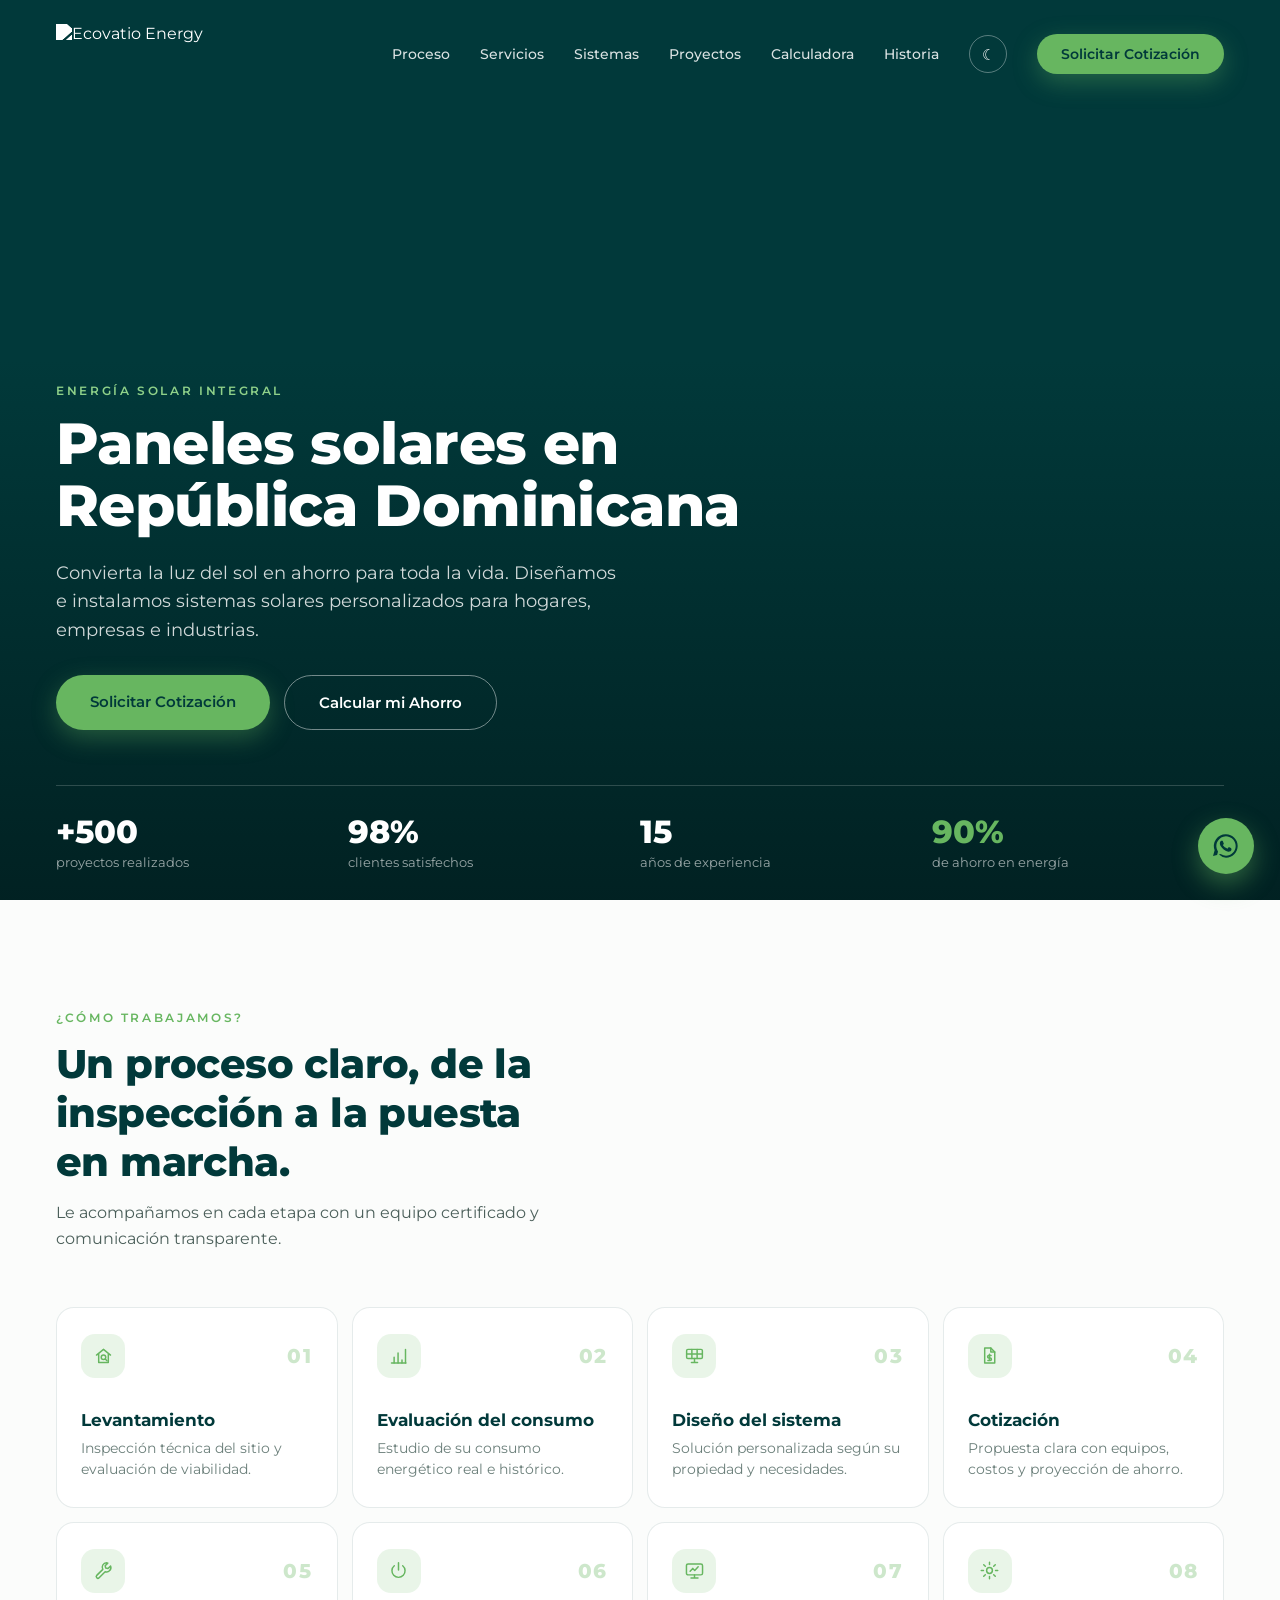
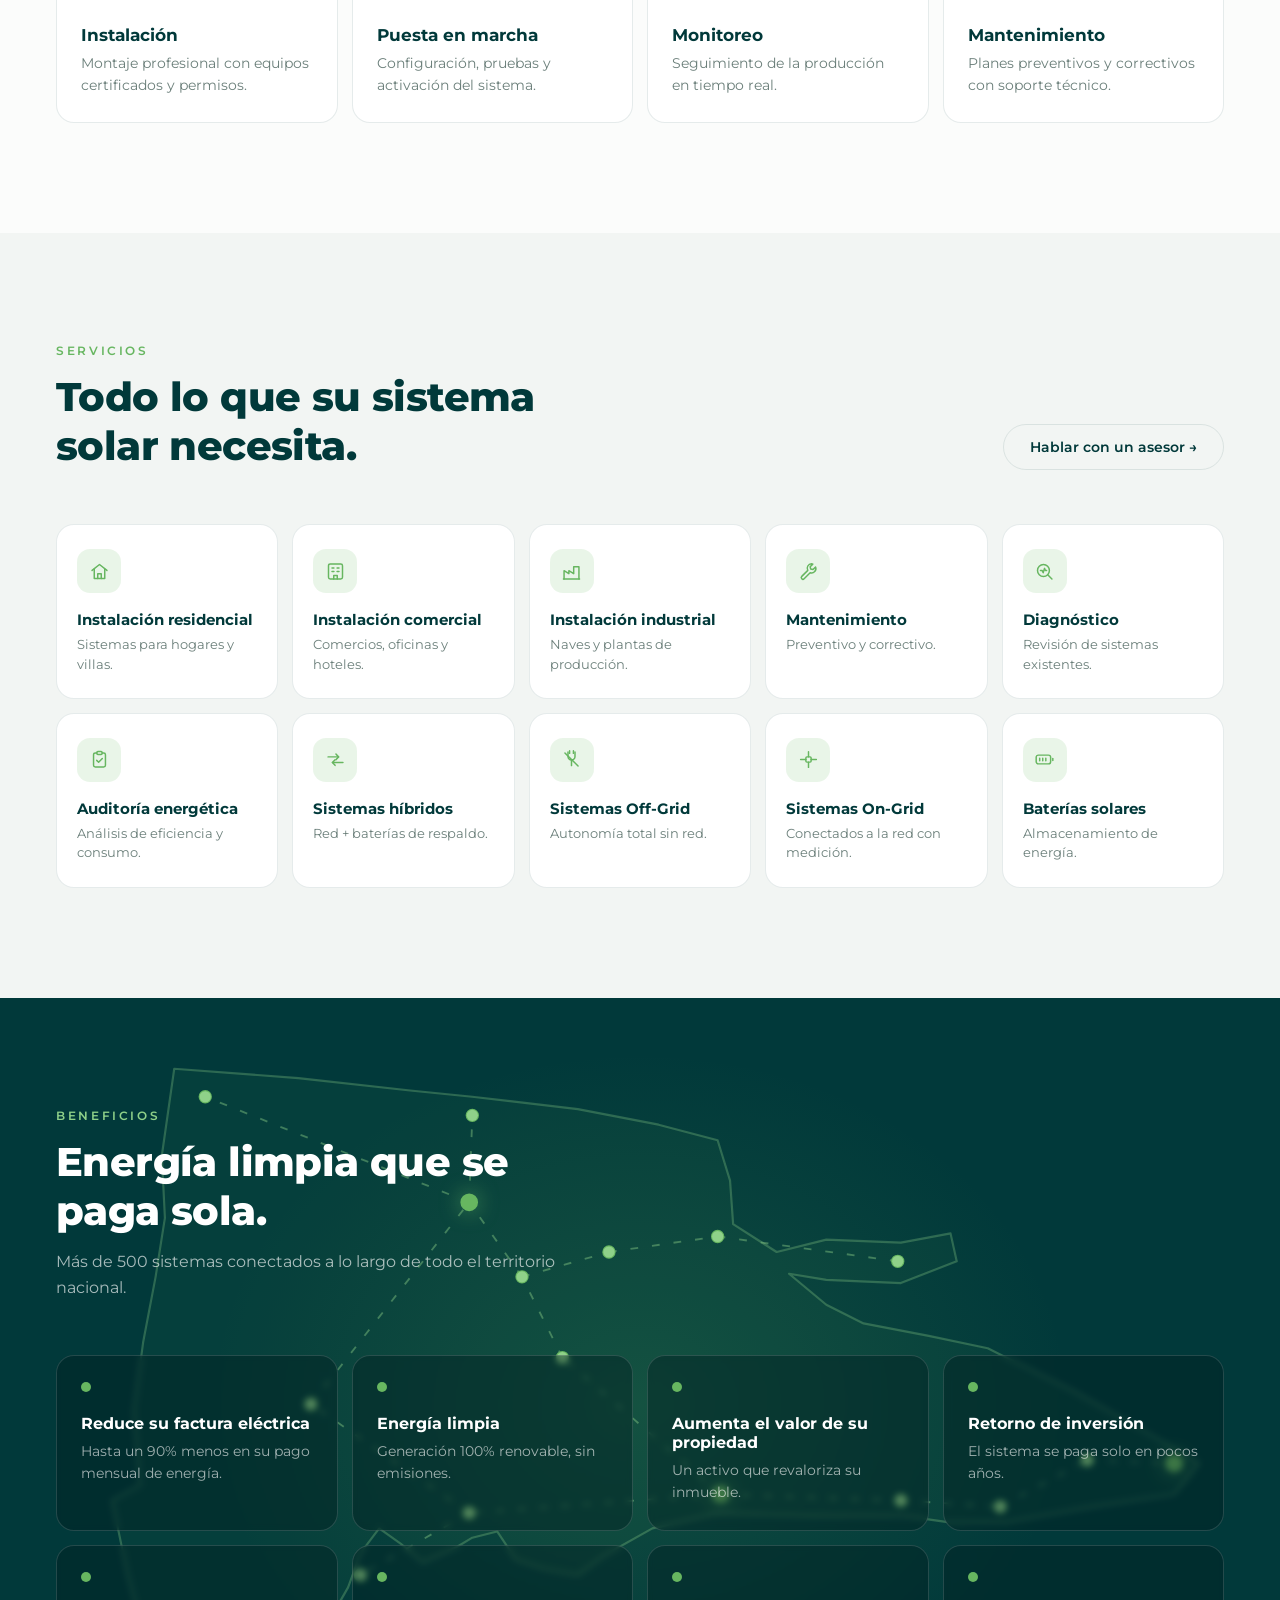
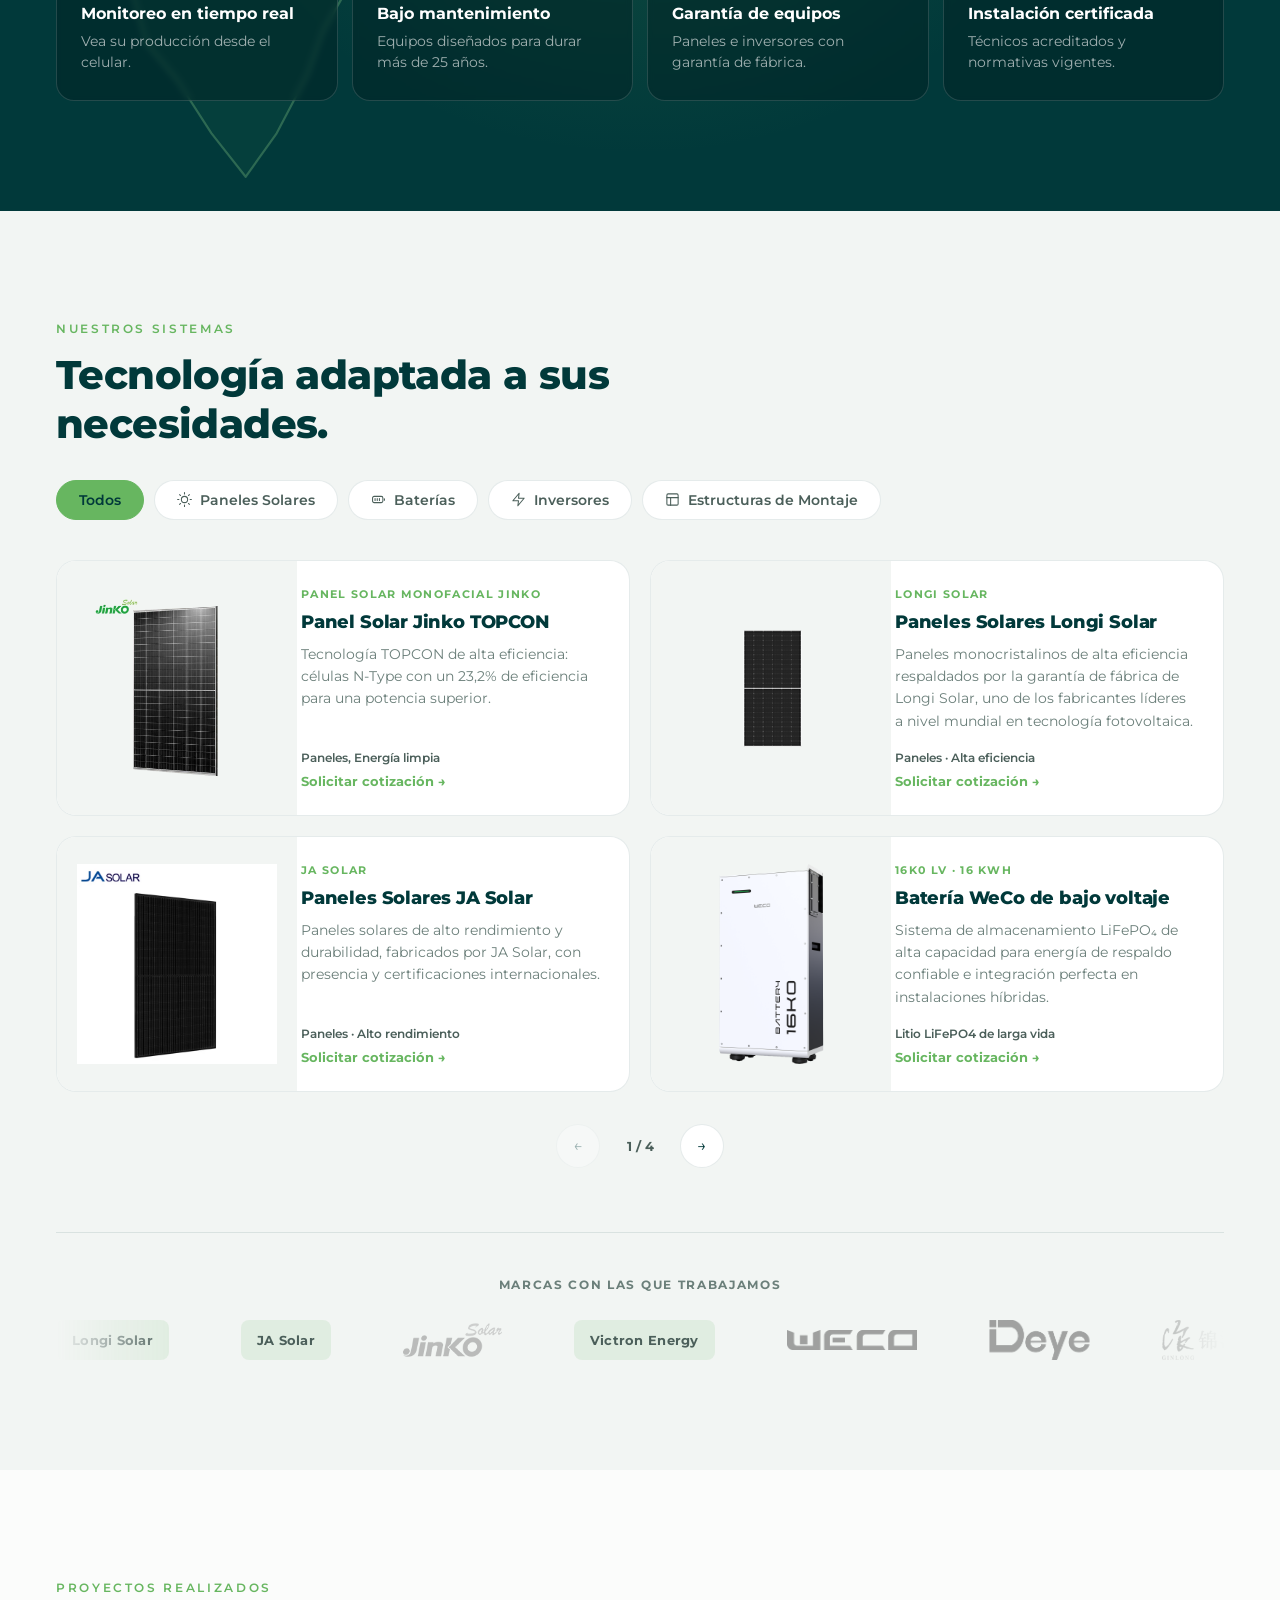
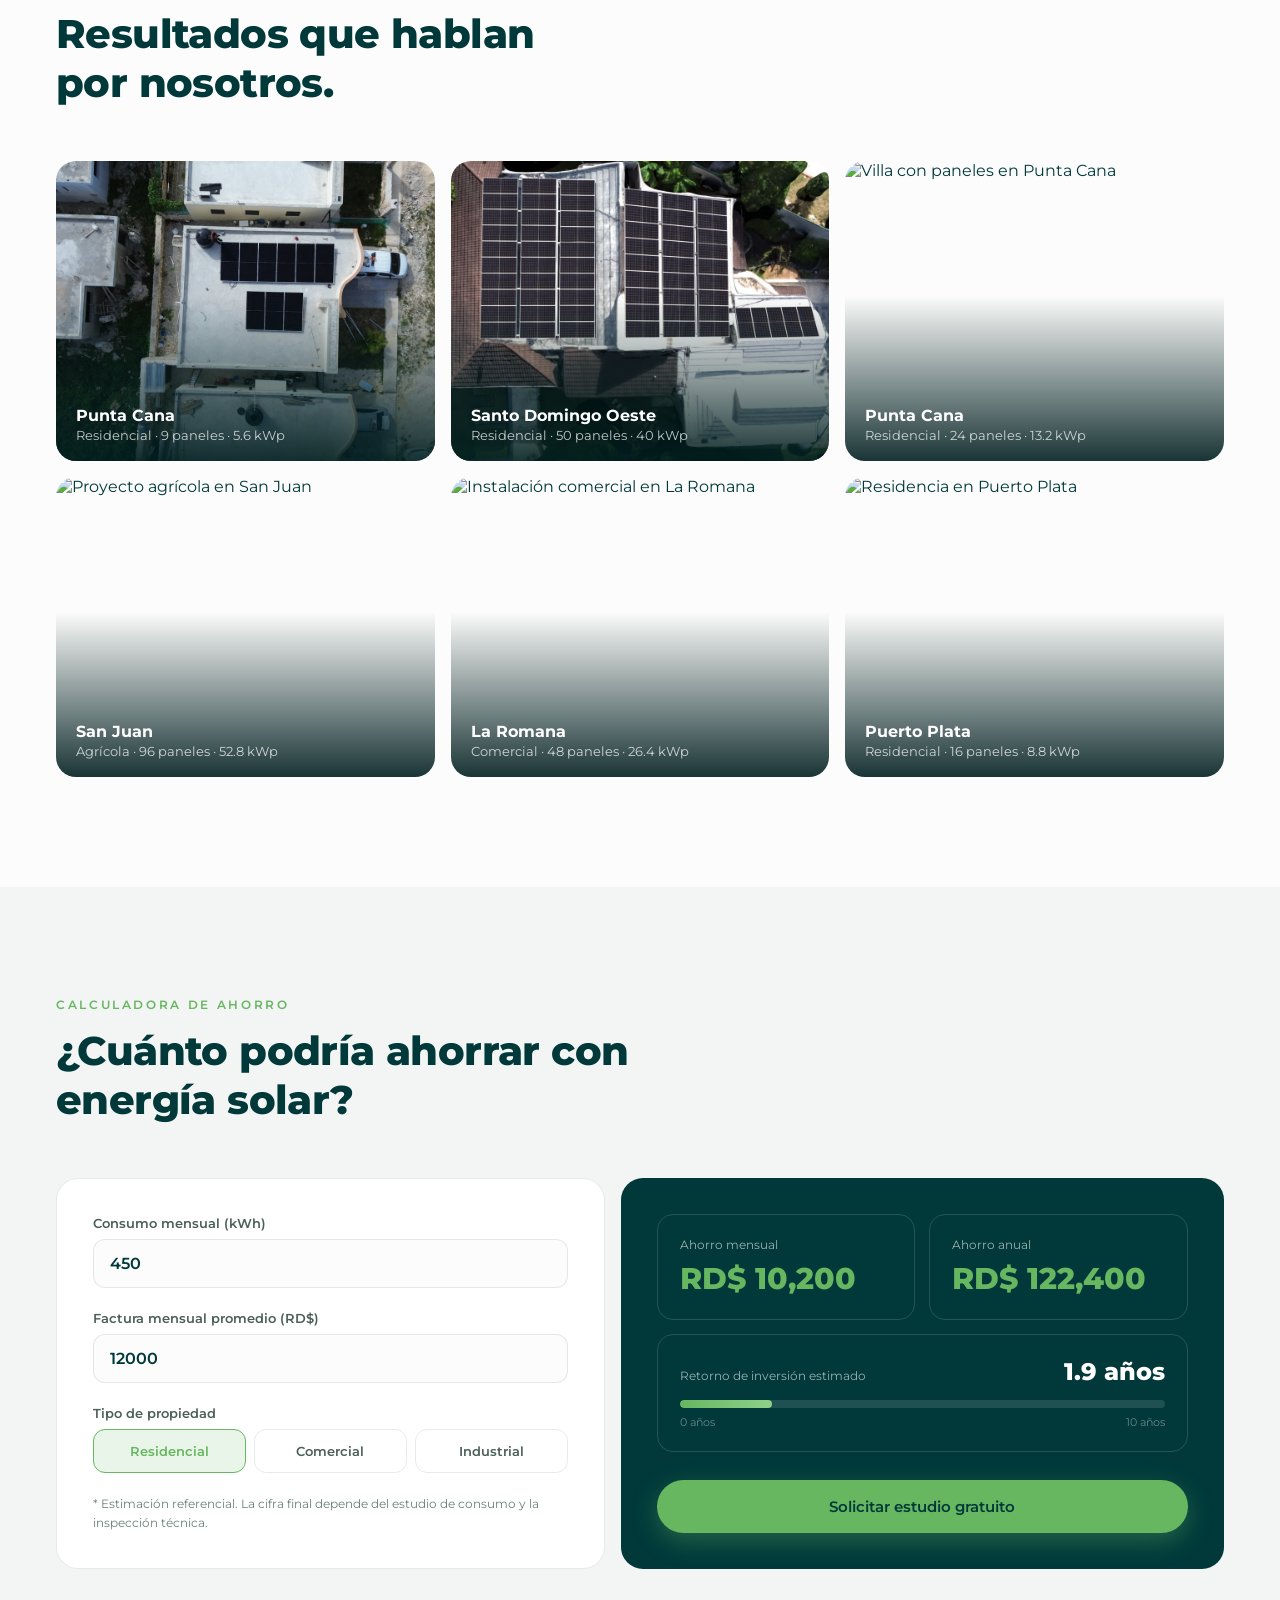
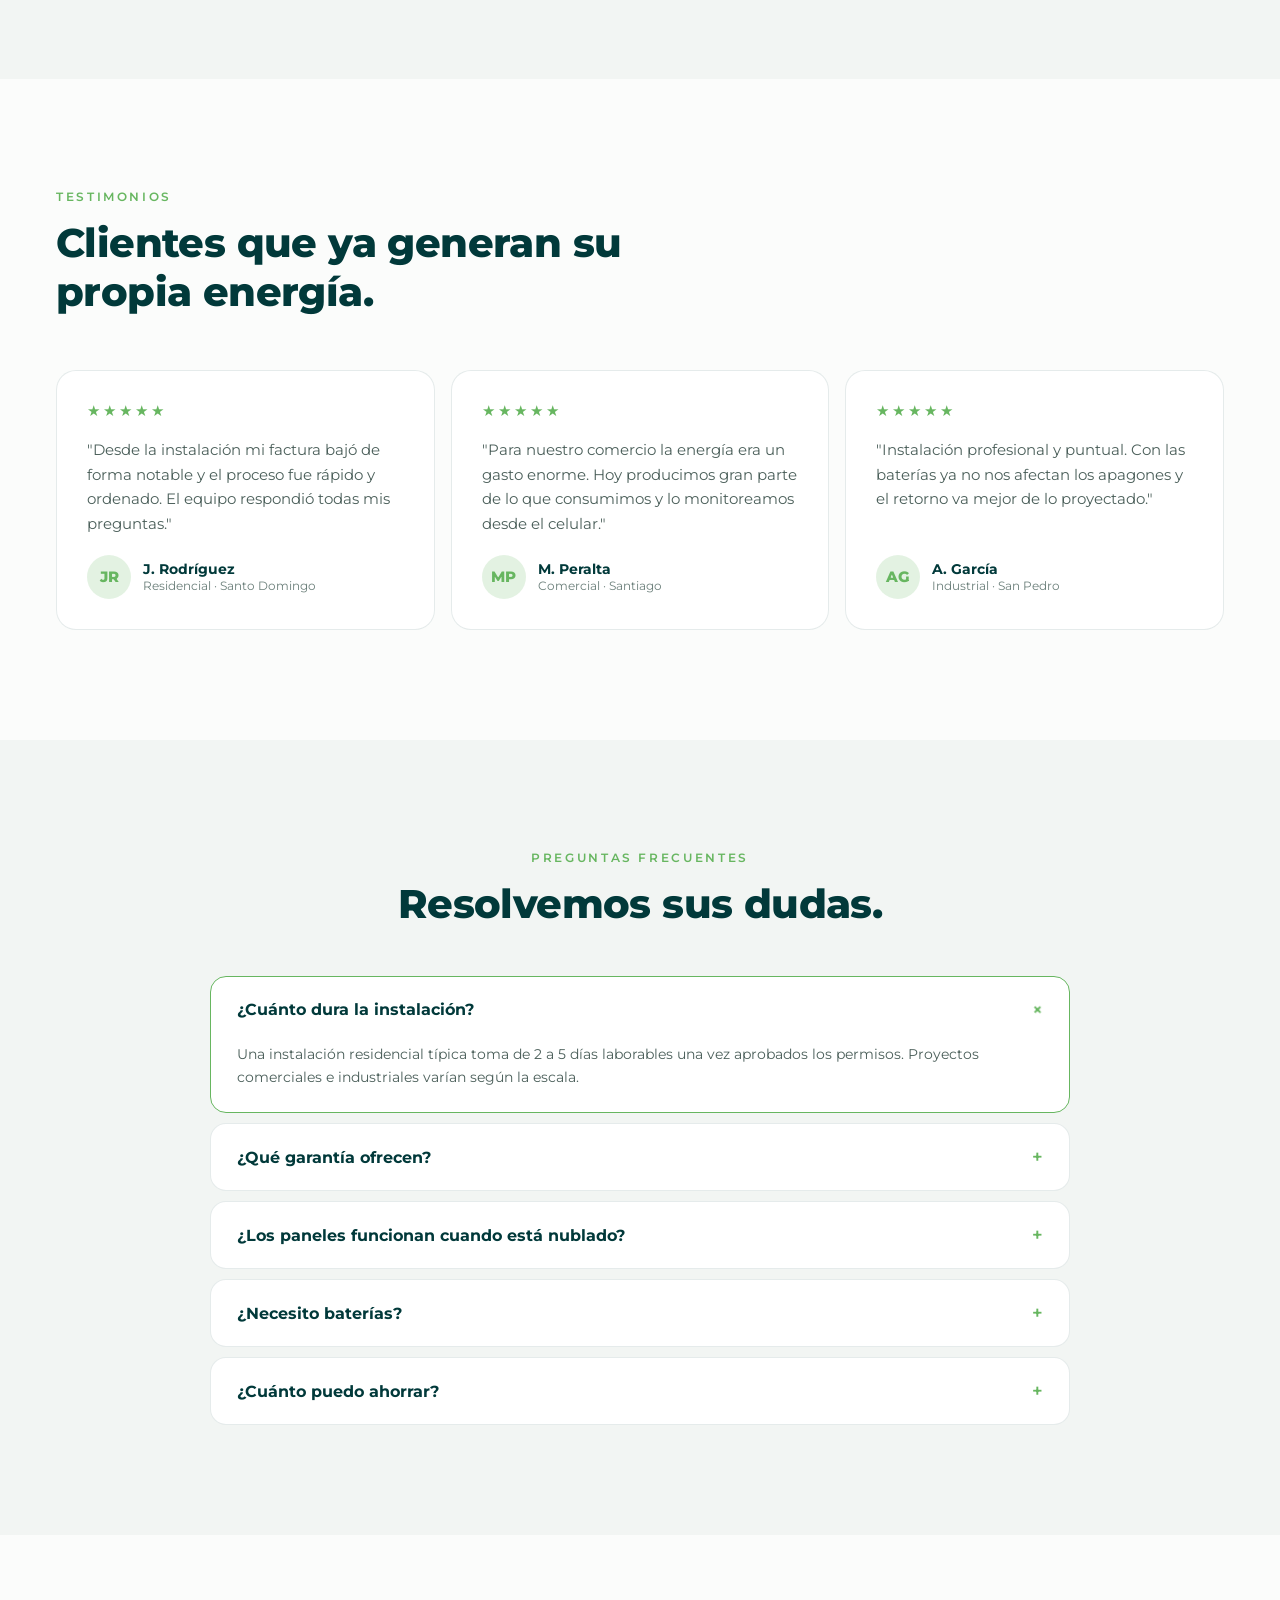
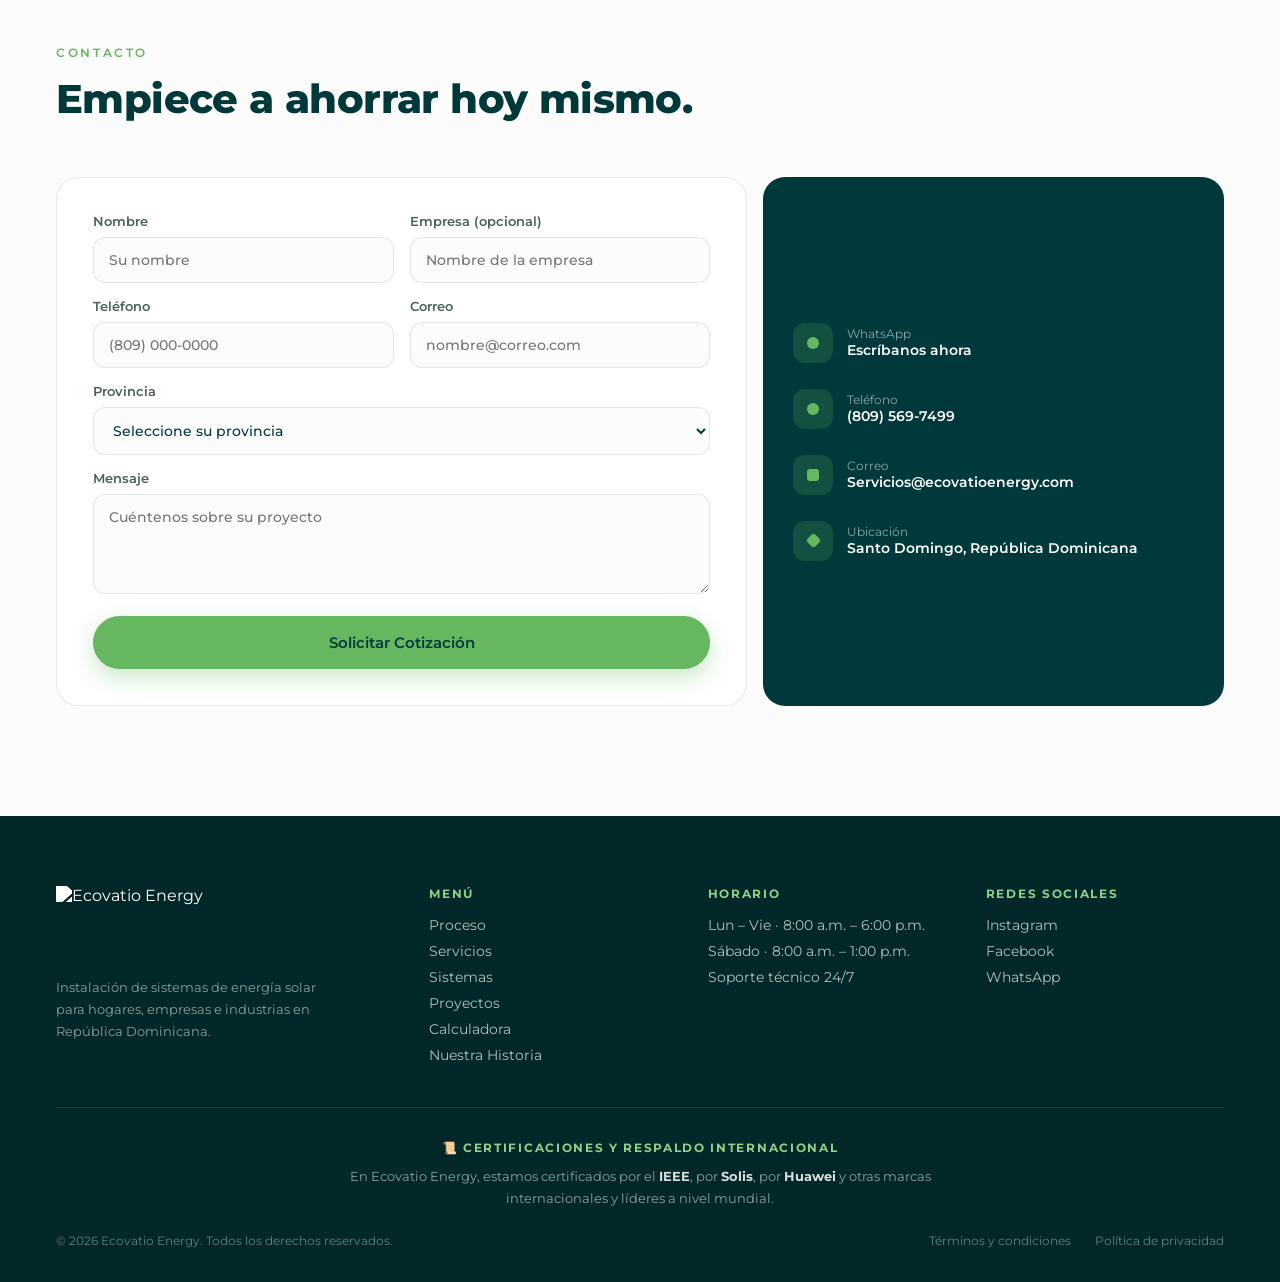
==== commit a36a17d7: "Agrega sistema de catálogo dinámico (JSON) para Sistemas y Marcas - Nueva sección "Sistemas" en card" ====
--- a/index.html
+++ b/index.html
@@ -1,1016 +1,982 @@
-<!DOCTYPE html>
-<html lang="es">
-
-<head>
-    <meta charset="UTF-8">
-    <meta name="viewport" content="width=device-width, initial-scale=1.0">
-
-    <title>Paneles Solares en República Dominicana | Ecovatio Energy</title>
-    <meta name="description"
-        content="Instalación de paneles solares para hogares, empresas e industrias en RD. Ahorre hasta 90% en su factura eléctrica. Cotización y estudio de consumo gratis.">
-    <link rel="canonical" href="https://ecovatioenergy.com/">
-    <meta name="robots" content="index, follow, max-image-preview:large">
-    <meta name="theme-color" content="#01393A">
-    <meta name="geo.region" content="DO">
-    <meta name="geo.placename" content="Santo Domingo">
-
-    <!-- Redes sociales -->
-    <meta property="og:type" content="website">
-    <meta property="og:locale" content="es_DO">
-    <meta property="og:site_name" content="Ecovatio Energy">
-    <meta property="og:title" content="Paneles Solares en República Dominicana | Ecovatio Energy">
-    <meta property="og:description"
-        content="Instalación de sistemas solares para hogares, empresas e industrias en RD. Ahorre hasta 90% en su factura eléctrica.">
-    <meta property="og:url" content="https://ecovatioenergy.com/">
-    <meta property="og:image" content="https://ecovatioenergy.com/assets/img/og-cover.jpg">
-    <meta name="twitter:card" content="summary_large_image">
-
-    <link rel="icon" type="image/png" href="/assets/img/favicon.png">
-    <link rel="apple-touch-icon" href="/assets/img/apple-touch-icon.png">
-    <link rel="preconnect" href="https://fonts.googleapis.com">
-    <link rel="preconnect" href="https://fonts.gstatic.com" crossorigin>
-    <link href="https://fonts.googleapis.com/css2?family=Montserrat:wght@400;600;800&display=swap" rel="stylesheet">
-    <link rel="stylesheet" href="/css/style.css">
-    <script>document.documentElement.classList.add('preloading');</script>
-</head>
-
-<body>
-    <!-- ================= PRELOADER ================= -->
-    <div class="preloader" id="preloader">
-        <div class="preloader__glow"></div>
-        <img class="preloader__logo" src="/assets/img/logo.png" alt="Ecovatio Energy">
-        <div class="preloader__ring"></div>
-        <div class="preloader__text">Cargando energía…</div>
-    </div>
-    <!-- ================= ICON SPRITE ================= -->
-
-    <svg class="icon-sprite" aria-hidden="true">
-        <symbol id="i-survey" viewBox="0 0 24 24">
-            <path d="M4 11.5 12 5l8 6.5" />
-            <path d="M6.5 10.5V20h11v-9.5" />
-            <circle cx="12" cy="14" r="2.6" />
-            <path d="m14 16 2 2" />
-        </symbol>
-        <symbol id="i-consumo" viewBox="0 0 24 24">
-            <path d="M4 20.5h16.5" />
-            <path d="M7 20.5v-6.5M11.5 20.5V9M16 20.5v-3.5M20 20.5V5" />
-        </symbol>
-        <symbol id="i-diseno" viewBox="0 0 24 24">
-            <rect x="3" y="5" width="18" height="10.5" rx="1.5" />
-            <path d="M9 5v10.5M15 5v10.5M3 10.2h18M12 15.5V20M8.5 20h7" />
-        </symbol>
-        <symbol id="i-cotizacion" viewBox="0 0 24 24">
-            <path d="M6.5 3.5h7L18 8v12.5H6.5z" />
-            <path d="M13.5 3.5V8H18" />
-            <path d="M12 10.5v7" />
-            <path d="M13.8 12h-2.6a1.4 1.4 0 0 0 0 2.8h1.6a1.4 1.4 0 0 1 0 2.8h-2.6" />
-        </symbol>
-        <symbol id="i-instalacion" viewBox="0 0 24 24">
-            <path
-                d="M15.5 3.2a5 5 0 0 0-4.3 7.5l-6.9 6.9a1.9 1.9 0 0 0 2.7 2.7l6.9-6.9a5 5 0 0 0 6.2-6.6l-3 3-2.6-.6-.6-2.6 3-3a5 5 0 0 0-1.4-.4z" />
-        </symbol>
-        <symbol id="i-marcha" viewBox="0 0 24 24">
-            <path d="M12 3v8.5" />
-            <path d="M7.2 6.6a7.5 7.5 0 1 0 9.6 0" />
-        </symbol>
-        <symbol id="i-monitoreo" viewBox="0 0 24 24">
-            <rect x="2.8" y="4.5" width="18.4" height="12.5" rx="2" />
-            <path d="M8 20.5h8M12 17v3.5" />
-            <path d="M7 12.8 10 9.6l2.3 2.4 3.9-4.3" />
-        </symbol>
-        <symbol id="i-mantenimiento" viewBox="0 0 24 24">
-            <circle cx="12" cy="12" r="3.3" />
-            <path
-                d="M12 2.6v2.5M12 18.9v2.5M21.4 12h-2.5M5.1 12H2.6M18.6 5.4l-1.8 1.8M7.2 16.8l-1.8 1.8M18.6 18.6l-1.8-1.8M7.2 7.2 5.4 5.4" />
-        </symbol>
-        <symbol id="i-casa" viewBox="0 0 24 24">
-            <path d="M3.5 10.8 12 4l8.5 6.8" />
-            <path d="M6 9.5V20h12V9.5" />
-            <path d="M10 20v-5.5h4V20" />
-        </symbol>
-        <symbol id="i-comercio" viewBox="0 0 24 24">
-            <rect x="4" y="3.5" width="16" height="17" rx="2" />
-            <path d="M8 8h2.2M13.8 8H16M8 12h2.2M13.8 12H16M10 20.5v-4h4v4" />
-        </symbol>
-        <symbol id="i-industria" viewBox="0 0 24 24">
-            <path d="M2.8 20.5h18.4" />
-            <path d="M3.5 20.5V11l5.5 3.5V11l5.5 3.5V6.5h6v14" />
-        </symbol>
-        <symbol id="i-diagnostico" viewBox="0 0 24 24">
-            <circle cx="10.8" cy="10.8" r="6.8" />
-            <path d="m20.5 20.5-4.8-4.8" />
-            <path d="M7.4 10.8h1.8l1.3 2.6 1.5-5 1.1 2.4h1.3" />
-        </symbol>
-        <symbol id="i-auditoria" viewBox="0 0 24 24">
-            <path d="M9 4.5H7.2a2 2 0 0 0-2 2v12.2a2 2 0 0 0 2 2h9.6a2 2 0 0 0 2-2V6.5a2 2 0 0 0-2-2H15" />
-            <rect x="9" y="2.8" width="6" height="3.4" rx="1.2" />
-            <path d="m8.8 13 2.2 2.2 4.2-4.4" />
-        </symbol>
-        <symbol id="i-hibrido" viewBox="0 0 24 24">
-            <path d="M3.5 9h12" />
-            <path d="m12.5 5.8 3 3.2-3 3.2" />
-            <path d="M20.5 15.5h-12" />
-            <path d="m11.5 12.3-3 3.2 3 3.2" />
-        </symbol>
-        <symbol id="i-offgrid" viewBox="0 0 24 24">
-            <path d="M8 3.5v5.2a4 4 0 0 0 8 0V3.5" />
-            <path d="M9.8 2v3M14.2 2v3" />
-            <path d="M12 12.7v6.3" />
-            <path d="m4.5 4.5 15 15" />
-        </symbol>
-        <symbol id="i-ongrid" viewBox="0 0 24 24">
-            <rect x="9" y="9" width="6" height="6" rx="1.2" />
-            <path d="M12 3v6M12 15v6M3 12h6M15 12h6" />
-        </symbol>
-        <symbol id="i-bateria" viewBox="0 0 24 24">
-            <rect x="2.5" y="7" width="16.5" height="10" rx="2.5" />
-            <path d="M21.5 10.8v2.4" />
-            <path d="M6.5 10.5v3M10 10.5v3M13.5 10.5v3" />
-        </symbol>
-    </svg>
-
-    <!-- ================= HERO ================= -->
-    <header id="inicio" class="hero">
-        <!-- <video class="hero__video" autoplay muted loop playsinline poster="/assets/img/hero-green.png">
-            <source src="/assets/img/VideoTomaDron.mp4" type="video/mp4">
-        </video> -->
-        <video class="hero__video" autoplay muted loop playsinline preload="metadata"
-            poster="/assets/img/hero-green.webp">
-            <source src="/assets/img/VideoTomaDron.webm" type="video/webm">
-            <source src="/assets/img/VideoTomaDron.mp4" type="video/mp4">
-        </video>
-        <div class="hero__overlay"></div>
-
-        <nav class="nav nav--overlay">
-            <a href="index.html" class="nav__logo">
-                <img src="/assets/img/logo.png" alt="Ecovatio Energy">
-            </a>
-            <button class="nav__burger" id="nav-burger" aria-label="Abrir menú" aria-expanded="false">☰</button>
-            <div class="nav__links" id="nav-links">
-                <a href="#proceso">Proceso</a>
-                <a href="#servicios">Servicios</a>
-                <a href="#sistemas">Sistemas</a>
-                <a href="#proyectos">Proyectos</a>
-                <a href="#calculadora">Calculadora</a>
-                <a href="/pages/historia.html">Historia</a>
-                <button class="theme-toggle" id="theme-toggle" title="Cambiar tema" aria-label="Cambiar tema">☾</button>
-                <a href="#contacto" class="btn btn--primary btn--sm">Solicitar Cotización</a>
-            </div>
-        </nav>
-
-        <div class="hero__content">
-            <div class="eyebrow eyebrow--light">Energía solar integral</div>
-            <h1 class="hero__title">Paneles solares en República Dominicana</h1>
-            <p class="hero__text">Convierta la luz del sol en ahorro para toda la vida. Diseñamos e instalamos sistemas
-                solares personalizados para hogares, empresas e industrias.</p>
-            <div class="hero__actions">
-                <a href="#contacto" class="btn btn--primary">Solicitar Cotización</a>
-                <a href="#calculadora" class="btn btn--ghost-light">Calcular mi Ahorro</a>
-            </div>
-        </div>
-
-        <div class="hero__stats">
-            <div>
-                <div class="stat__value">+500</div>
-                <div class="stat__label">proyectos realizados</div>
-            </div>
-            <div>
-                <div class="stat__value">98%</div>
-                <div class="stat__label">clientes satisfechos</div>
-            </div>
-            <div>
-                <div class="stat__value">15</div>
-                <div class="stat__label">años de experiencia</div>
-            </div>
-            <div>
-                <div class="stat__value stat__value--accent">90%</div>
-                <div class="stat__label">de ahorro en energía</div>
-            </div>
-        </div>
-    </header>
-
-    <!-- ================= PROCESO ================= -->
-     <!-- coorecion -->
-    <section id="proceso" class="section">
-        <div class="wrap">
-            <div class="eyebrow">¿Cómo trabajamos?</div>
-            <h2 class="section-title">Un proceso claro, de la inspección a la puesta en marcha.</h2>
-            <p class="section-lead">Le acompañamos en cada etapa con un equipo certificado y comunicación transparente.
-            </p>
-            <div class="grid-4">
-                <div class="step-card reveal">
-                    <div class="step-card__head">
-                        <div class="step-card__icon"><svg class="icon">
-                                <use href="#i-survey"></use>
-                            </svg></div>
-                        <div class="step-card__num">01</div>
-                    </div>
-                    <h3 class="step-card__title">Levantamiento
-                </h3>
-                <div class="step-card__desc">Inspección técnica del sitio y evaluación de viabilidad.</div>
-            </div>
-            <div class="step-card reveal">
-                <div class="step-card__head">
-                    <div class="step-card__icon"><svg class="icon">
-                            <use href="#i-consumo"></use>
-                        </svg></div>
-                    <div class="step-card__num">02</div>
-                </div>
-                <h3 class="step-card__title">Evaluación del consumo
-            </h3>
-            <div class="step-card__desc">Estudio de su consumo energético real e histórico.</div>
-        </div>
-        <div class="step-card reveal">
-            <div class="step-card__head">
-                <div class="step-card__icon"><svg class="icon">
-                        <use href="#i-diseno"></use>
-                    </svg></div>
-                <div class="step-card__num">03</div>
-            </div>
-            <h3 class="step-card__title">Diseño del sistema
-        </h3>
-        <div class="step-card__desc">Solución personalizada según su propiedad y necesidades.</div>
-        </div>
-        <div class="step-card reveal">
-            <div class="step-card__head">
-                <div class="step-card__icon"><svg class="icon">
-                        <use href="#i-cotizacion"></use>
-                    </svg></div>
-                <div class="step-card__num">04</div>
-            </div>
-            <h3 class="step-card__title">Cotización
-        </h3>
-        <div class="step-card__desc">Propuesta clara con equipos, costos y proyección de ahorro.</div>
-        </div>
-        <div class="step-card reveal">
-            <div class="step-card__head">
-                <div class="step-card__icon"><svg class="icon">
-                        <use href="#i-instalacion"></use>
-                    </svg></div>
-                <div class="step-card__num">05</div>
-            </div>
-            <h3 class="step-card__title">Instalación
-        </h3>
-        <div class="step-card__desc">Montaje profesional con equipos certificados y permisos.</div>
-        </div>
-        <div class="step-card reveal">
-            <div class="step-card__head">
-                <div class="step-card__icon"><svg class="icon">
-                        <use href="#i-marcha"></use>
-                    </svg></div>
-                <div class="step-card__num">06</div>
-            </div>
-            <h3 class="step-card__title">Puesta en marcha
-        </h3>
-        <div class="step-card__desc">Configuración, pruebas y activación del sistema.</div>
-        </div>
-        <div class="step-card reveal">
-            <div class="step-card__head">
-                <div class="step-card__icon"><svg class="icon">
-                        <use href="#i-monitoreo"></use>
-                    </svg></div>
-                <div class="step-card__num">07</div>
-            </div>
-            <h3 class="step-card__title">Monitoreo
-        </h3>
-        <div class="step-card__desc">Seguimiento de la producción en tiempo real.</div>
-        </div>
-        <div class="step-card reveal">
-            <div class="step-card__head">
-                <div class="step-card__icon"><svg class="icon">
-                        <use href="#i-mantenimiento"></use>
-                    </svg></div>
-                <div class="step-card__num">08</div>
-            </div>
-            <h3 class="step-card__title">Mantenimiento
-        </h3>
-        <div class="step-card__desc">Planes preventivos y correctivos con soporte técnico.</div>
-        </div>
-        </div>
-        </div>
-    </section>
-
-    <!-- ================= SERVICIOS ================= -->
-    <section id="servicios" class="section section--alt">
-        <div class="wrap">
-            <div class="eyebrow">Servicios</div>
-            <div class="section-head-row">
-                <h2 class="section-title">Todo lo que su sistema solar necesita.</h2>
-                <a href="#contacto" class="btn btn--ghost">Hablar con un asesor →</a>
-            </div>
-            <div class="grid-5">
-                <div class="service-card reveal">
-                    <div class="service-card__icon"><svg class="icon">
-                            <use href="#i-casa"></use>
-                        </svg></div>
-                    <h3 class="service-card__title">Instalación residencial</h3>
-                <div class="service-card__desc">Sistemas para hogares y villas.</div>
-            </div>
-            <div class="service-card reveal">
-                <div class="service-card__icon"><svg class="icon">
-                        <use href="#i-comercio"></use>
-                    </svg></div>
-                <h3 class="service-card__title">Instalación comercial</h3>
-            <div class="service-card__desc">Comercios, oficinas y hoteles.</div>
-        </div>
-        <div class="service-card reveal">
-            <div class="service-card__icon"><svg class="icon">
-                    <use href="#i-industria"></use>
-                </svg></div>
-            <h3 class="service-card__title">Instalación industrial</h3>
-        <div class="service-card__desc">Naves y plantas de producción.</div>
-        </div>
-        <div class="service-card reveal">
-            <div class="service-card__icon"><svg class="icon">
-                    <use href="#i-instalacion"></use>
-                </svg></div>
-            <h3 class="service-card__title">Mantenimiento</h3>
-        <div class="service-card__desc">Preventivo y correctivo.</div>
-        </div>
-        <div class="service-card reveal">
-            <div class="service-card__icon"><svg class="icon">
-                    <use href="#i-diagnostico"></use>
-                </svg></div>
-            <h3 class="service-card__title">Diagnóstico</h3>
-        <div class="service-card__desc">Revisión de sistemas existentes.</div>
-        </div>
-        <div class="service-card reveal">
-            <div class="service-card__icon"><svg class="icon">
-                    <use href="#i-auditoria"></use>
-                </svg></div>
-            <h3 class="service-card__title">Auditoría energética</h3>
-        <div class="service-card__desc">Análisis de eficiencia y consumo.</div>
-        </div>
-        <div class="service-card reveal">
-            <div class="service-card__icon"><svg class="icon">
-                    <use href="#i-hibrido"></use>
-                </svg></div>
-            <h3 class="service-card__title">Sistemas híbridos</h3>
-        <div class="service-card__desc">Red + baterías de respaldo.</div>
-        </div>
-        <div class="service-card reveal">
-            <div class="service-card__icon"><svg class="icon">
-                    <use href="#i-offgrid"></use>
-                </svg></div>
-            <h3 class="service-card__title">Sistemas Off-Grid</h3>
-        <div class="service-card__desc">Autonomía total sin red.</div>
-        </div>
-        <div class="service-card reveal">
-            <div class="service-card__icon"><svg class="icon">
-                    <use href="#i-ongrid"></use>
-                </svg></div>
-            <h3 class="service-card__title">Sistemas On-Grid</h3>
-        <div class="service-card__desc">Conectados a la red con medición.</div>
-        </div>
-        <div class="service-card reveal">
-            <div class="service-card__icon"><svg class="icon">
-                    <use href="#i-bateria"></use>
-                </svg></div>
-            <h3 class="service-card__title">Baterías solares</h3>
-        <div class="service-card__desc">Almacenamiento de energía.</div>
-        </div>
-        </div>
-        </div>
-    </section>
-
-    <!-- ================= BENEFICIOS ================= -->
-    <section class="section section--dark section--network">
-
-        <div class="net-bg" aria-hidden="true">
-            <svg viewBox="0 0 760 500" xmlns="http://www.w3.org/2000/svg">
-                <!-- contorno del país -->
-                <path class="net-land" d="M80 34 L160 40 L232 48 L272 52 L340 60 L392 70 L430 80 L438 106 L440 134
-                L468 152 L500 144 L548 146 L580 140 L584 158 L548 172 L500 170 L476 166 L500 186 L524 198
-                L566 206 L604 214 L660 242 L706 268 L740 288 L724 308 L672 316 L616 326 L578 326 L550 322
-                L492 322 L430 320 L388 330 L356 348 L340 360 L318 356 L300 350 L288 332 L272 336 L262 342
-                L240 352 L226 340 L212 330 L200 346 L192 368 L176 396 L166 424 L146 462 L126 490 L104 462
-                L82 428 L62 404 L50 360 L40 312 L58 302 L54 254 L60 210 L68 168 L74 130 L72 90 Z" />
-
-                <!-- red de conexiones -->
-                <g class="net-links">
-                    <line x1="432" y1="308" x2="330" y2="220" />
-                    <line x1="330" y1="220" x2="304" y2="168" />
-                    <line x1="304" y1="168" x2="270" y2="120" />
-                    <line x1="270" y1="120" x2="272" y2="64" />
-                    <line x1="270" y1="120" x2="100" y2="52" />
-                    <line x1="304" y1="168" x2="360" y2="152" />
-                    <line x1="360" y1="152" x2="430" y2="142" />
-                    <line x1="430" y1="142" x2="546" y2="158" />
-                    <line x1="432" y1="308" x2="548" y2="312" />
-                    <line x1="548" y1="312" x2="612" y2="316" />
-                    <line x1="612" y1="316" x2="668" y2="286" />
-                    <line x1="668" y1="286" x2="724" y2="288" />
-                    <line x1="432" y1="308" x2="270" y2="320" />
-                    <line x1="270" y1="320" x2="200" y2="360" />
-                    <line x1="270" y1="320" x2="168" y2="250" />
-                    <line x1="168" y1="250" x2="270" y2="120" />
-                </g>
-
-                <!-- nodos -->
-                <g class="net-nodes">
-                    <g class="net-node net-node--main" style="--x:432px;--y:308px">
-                        <circle class="net-ring" cx="432" cy="308" r="5" />
-                        <circle class="net-dot" cx="432" cy="308" r="5" />
-                    </g>
-                    <g class="net-node net-node--main" style="--x:270px;--y:120px">
-                        <circle class="net-ring" cx="270" cy="120" r="5" />
-                        <circle class="net-dot" cx="270" cy="120" r="5" />
-                    </g>
-                    <g class="net-node net-node--main" style="--x:724px;--y:288px">
-                        <circle class="net-ring" cx="724" cy="288" r="5" />
-                        <circle class="net-dot" cx="724" cy="288" r="5" />
-                    </g>
-                    <g class="net-node">
-                        <circle class="net-ring" cx="272" cy="64" r="3.6" />
-                        <circle class="net-dot" cx="272" cy="64" r="3.6" />
-                    </g>
-                    <g class="net-node">
-                        <circle class="net-ring" cx="100" cy="52" r="3.6" />
-                        <circle class="net-dot" cx="100" cy="52" r="3.6" />
-                    </g>
-                    <g class="net-node">
-                        <circle class="net-ring" cx="304" cy="168" r="3.6" />
-                        <circle class="net-dot" cx="304" cy="168" r="3.6" />
-                    </g>
-                    <g class="net-node">
-                        <circle class="net-ring" cx="360" cy="152" r="3.6" />
-                        <circle class="net-dot" cx="360" cy="152" r="3.6" />
-                    </g>
-                    <g class="net-node">
-                        <circle class="net-ring" cx="430" cy="142" r="3.6" />
-                        <circle class="net-dot" cx="430" cy="142" r="3.6" />
-                    </g>
-                    <g class="net-node">
-                        <circle class="net-ring" cx="546" cy="158" r="3.6" />
-                        <circle class="net-dot" cx="546" cy="158" r="3.6" />
-                    </g>
-                    <g class="net-node">
-                        <circle class="net-ring" cx="330" cy="220" r="3.6" />
-                        <circle class="net-dot" cx="330" cy="220" r="3.6" />
-                    </g>
-                    <g class="net-node">
-                        <circle class="net-ring" cx="168" cy="250" r="3.6" />
-                        <circle class="net-dot" cx="168" cy="250" r="3.6" />
-                    </g>
-                    <g class="net-node">
-                        <circle class="net-ring" cx="270" cy="320" r="3.6" />
-                        <circle class="net-dot" cx="270" cy="320" r="3.6" />
-                    </g>
-                    <g class="net-node">
-                        <circle class="net-ring" cx="200" cy="360" r="3.6" />
-                        <circle class="net-dot" cx="200" cy="360" r="3.6" />
-                    </g>
-                    <g class="net-node">
-                        <circle class="net-ring" cx="548" cy="312" r="3.6" />
-                        <circle class="net-dot" cx="548" cy="312" r="3.6" />
-                    </g>
-                    <g class="net-node">
-                        <circle class="net-ring" cx="612" cy="316" r="3.6" />
-                        <circle class="net-dot" cx="612" cy="316" r="3.6" />
-                    </g>
-                    <g class="net-node">
-                        <circle class="net-ring" cx="668" cy="286" r="3.6" />
-                        <circle class="net-dot" cx="668" cy="286" r="3.6" />
-                    </g>
-                </g>
-            </svg>
-        </div>
-
-        <div class="wrap">
-            <div class="eyebrow eyebrow--light">Beneficios</div>
-            <h2 class="section-title">Energía limpia que se paga sola.</h2>
-            <p class="section-lead section-lead--light">Más de 500 sistemas conectados a lo largo de todo el territorio
-                nacional.</p>
-            <div class="grid-4" style="margin-top:54px">
-                <div class="benefit-card reveal">
-                    <div class="benefit-card__dot"></div>
-                    <div class="benefit-card__title">Reduce su factura eléctrica</div>
-                    <div class="benefit-card__desc">Hasta un 90% menos en su pago mensual de energía.</div>
-                </div>
-                <div class="benefit-card reveal">
-                    <div class="benefit-card__dot"></div>
-                    <div class="benefit-card__title">Energía limpia</div>
-                    <div class="benefit-card__desc">Generación 100% renovable, sin emisiones.</div>
-                </div>
-                <div class="benefit-card reveal">
-                    <div class="benefit-card__dot"></div>
-                    <div class="benefit-card__title">Aumenta el valor de su propiedad</div>
-                    <div class="benefit-card__desc">Un activo que revaloriza su inmueble.</div>
-                </div>
-                <div class="benefit-card reveal">
-                    <div class="benefit-card__dot"></div>
-                    <div class="benefit-card__title">Retorno de inversión</div>
-                    <div class="benefit-card__desc">El sistema se paga solo en pocos años.</div>
-                </div>
-                <div class="benefit-card reveal">
-                    <div class="benefit-card__dot"></div>
-                    <div class="benefit-card__title">Monitoreo en tiempo real</div>
-                    <div class="benefit-card__desc">Vea su producción desde el celular.</div>
-                </div>
-                <div class="benefit-card reveal">
-                    <div class="benefit-card__dot"></div>
-                    <div class="benefit-card__title">Bajo mantenimiento</div>
-                    <div class="benefit-card__desc">Equipos diseñados para durar más de 25 años.</div>
-                </div>
-                <div class="benefit-card reveal">
-                    <div class="benefit-card__dot"></div>
-                    <div class="benefit-card__title">Garantía de equipos</div>
-                    <div class="benefit-card__desc">Paneles e inversores con garantía de fábrica.</div>
-                </div>
-                <div class="benefit-card reveal">
-                    <div class="benefit-card__dot"></div>
-                    <div class="benefit-card__title">Instalación certificada</div>
-                    <div class="benefit-card__desc">Técnicos acreditados y normativas vigentes.</div>
-                </div>
-            </div>
-        </div>
-    </section>
-    <!-- ================= SISTEMAS (CARRUSEL) ================= -->
-    <section id="sistemas" class="section section--alt" style="padding-left:0;padding-right:0;padding-bottom:0">
-        <div class="wrap" style="padding:0 56px 54px">
-            <div class="eyebrow">Nuestros sistemas</div>
-            <div class="section-head-row" style="margin-bottom:0">
-                <h2 class="section-title">Tecnología adaptada a sus necesidades.</h2>
-                <div class="carousel__arrows">
-                    <button class="carousel__arrow" id="car-prev" aria-label="Anterior">←</button>
-                    <button class="carousel__arrow" id="car-next" aria-label="Siguiente">→</button>
-                </div>
-            </div>
-        </div>
-        <div class="carousel">
-            <div class="carousel__track" id="car-track">
-                <div class="carousel__slide carousel__slide carousel__slide--product">
-                    <img class="carousel__img"
-                        src="/assets/img/paneles/jinko-panel-sin-fondo.png"
-                        alt="Sistema de inyección a red" loading="lazy">
-                    <div class="carousel__shade"></div>
-                    <div class="carousel__body">
-                        <div class="carousel__tag">Panel solar monofacial Jinko</div>
-                        <h3 class="carousel__title">Sistema de Inyección a Red</h3>
-                        <p class="carousel__desc">Tecnología TOPCON de alta eficiencia: Células N-Type TOPCON con una
-                            eficiencia del 23,2% para una potencia superior.</p>
-                        <div class="carousel__meta">
-                            <a href="/pages/sistemas.html" class="btn btn--primary btn--sm">Ver detalle del sistema</a>
-                            <span class="carousel__spec">Paneles · Energia limpia</span>
-                        </div>
-                    </div>
-                </div>
-                <div class="carousel__slide carousel__slide carousel__slide--product">
-                    <img class="carousel__img" src="/assets/img/baterias/Weco_Residenziali_16K0-LV-1.png"
-                        alt="Sistema híbrido inteligente" loading="lazy">
-                    <div class="carousel__shade"></div>
-                    <div class="carousel__body">
-                        <div class="carousel__tag">16K0 LV 16 kWh</div>
-                        <h3 class="carousel__title">Batería de bajo voltaje</h3>
-                        <p class="carousel__desc">Un sistema de almacenamiento LiFePO₄ de alta capacidad diseñado para
-                            proporcionar energía de respaldo confiable, integración perfecta y gestión energética
-                            escalable en instalaciones híbridas.</p>
-                        <div class="carousel__meta">
-                            <a href="/pages/sistemas.html" class="btn btn--primary btn--sm">Ver detalle del sistema</a>
-                            <span class="carousel__spec">Baterías de litio LiFePO4 de larga vida</span>
-                        </div>
-                    </div>
-                </div>
-                <div class="carousel__slide carousel__slide carousel__slide--product">
-                    <img class="carousel__img" src="/assets/img/baterias/Weco_Residenziali_XTS.png"
-                        alt="Sistema híbrido inteligente" loading="lazy">
-                    <div class="carousel__shade"></div>
-                    <div class="carousel__body">
-                        <div class="carousel__tag">SERIE XTS 8 / 12 kW</div>
-                        <h3 class="carousel__title">Potencia de última generación para los sistemas energéticos
-                            modernos.</h3>
-                        <p class="carousel__desc">La nueva serie XTS lleva el rendimiento de fase dividida al siguiente
-                            nivel, diseñada para Aplicaciones de 120/240 V con mayor potencia, mayor flexibilidad y
-                            gestión energética avanzada. Desde De 8 a 12 kWOfrece el máximo control, copias de seguridad
-                            sin interrupciones y un rendimiento fiable en cualquier escenario.</p>
-                        <div class="carousel__meta">
-                            <a href="/pages/sistemas.html" class="btn btn--primary btn--sm">Ver detalle del sistema</a>
-                            <span class="carousel__spec">Más potencia, más control - Flexibilidad de entrada solar sin
-                                igual</span>
-                        </div>
-                    </div>
-                </div>
-                <div class="carousel__slide carousel__slide carousel__slide--product">
-                    <img class="carousel__img" src="/assets/img/inversores/Weco_Residenziali_5K3-EVO-1.png"
-                        alt="Sistema off-grid autónomo" loading="lazy">
-                    <div class="carousel__shade"></div>
-                    <div class="carousel__body">
-                        <div class="carousel__tag">5K3 EVO 5,22 kWh</div>
-                        <h3 class="carousel__title">Módulo de doble voltaje IP66</h3>
-                        <p class="carousel__desc">Una solución LiFePO₄ de alta eficiencia diseñada para aplicaciones
-                            residenciales y comerciales pequeñas, que combina una integración híbrida avanzada, una
-                            gestión inteligente de la energía y una escalabilidad flexible con un diseño de última
-                            generación.</p>
-                        <div class="carousel__meta">
-                            <a href="/pages/sistemas.html" class="btn btn--primary btn--sm">Ver detalle del sistema</a>
-                            <span class="carousel__spec">Rendimiento, fiabilidad y control energético continuo.</span>
-                        </div>
-                    </div>
-                </div>
-            </div>
-            <div class="carousel__dots" id="car-dots"></div>
-        </div>
-    </section>
-
-    <!-- ================= PROYECTOS ================= -->
-    <section id="proyectos" class="section">
-        <div class="wrap">
-            <div class="eyebrow">Proyectos realizados</div>
-            <h2 class="section-title">Resultados que hablan por nosotros.</h2>
-            <div class="grid-3" style="margin-top:54px">
-                <div class="project-card reveal"><img src="/assets/img/PuntaCana-5.6kwp.jpeg"
-                        alt="Proyecto residencial en Punta Cana" loading="lazy">
-                    <div class="project-card__shade"></div>
-                    <div class="project-card__body">
-                        <div class="project-card__city">Punta Cana</div>
-                        <div class="project-card__meta">Residencial · 9 paneles · 5.6 kWp</div>
-                    </div>
-                </div>
-                <div class="project-card reveal"><img src="/assets/img/40.kwp.jpeg"
-                        alt="Proyecto residencial en Santo Domingo Oeste" loading="lazy">
-                    <div class="project-card__shade"></div>
-                    <div class="project-card__body">
-                        <div class="project-card__city">Santo Domingo Oeste</div>
-                        <div class="project-card__meta">Residencial · 50 paneles · 40 kWp</div>
-                    </div>
-                </div>
-                <div class="project-card reveal"><img src="/assets/img/hero-bg.png" alt="Villa con paneles en Punta Cana"
-                        loading="lazy">
-                    <div class="project-card__shade"></div>
-                    <div class="project-card__body">
-                        <div class="project-card__city">Punta Cana</div>
-                        <div class="project-card__meta">Residencial · 24 paneles · 13.2 kWp</div>
-                    </div>
-                </div>
-                <div class="project-card reveal"><img src="/assets/img/farm.png" alt="Proyecto agrícola en San Juan"
-                        loading="lazy">
-                    <div class="project-card__shade"></div>
-                    <div class="project-card__body">
-                        <div class="project-card__city">San Juan</div>
-                        <div class="project-card__meta">Agrícola · 96 paneles · 52.8 kWp</div>
-                    </div>
-                </div>
-                <div class="project-card reveal"><img src="/assets/img/worker.png"
-                        alt="Instalación comercial en La Romana" loading="lazy">
-                    <div class="project-card__shade"></div>
-                    <div class="project-card__body">
-                        <div class="project-card__city">La Romana</div>
-                        <div class="project-card__meta">Comercial · 48 paneles · 26.4 kWp</div>
-                    </div>
-                </div>
-                <div class="project-card reveal"><img src="/assets/img/injection.png" alt="Residencia en Puerto Plata"
-                        loading="lazy">
-                    <div class="project-card__shade"></div>
-                    <div class="project-card__body">
-                        <div class="project-card__city">Puerto Plata</div>
-                        <div class="project-card__meta">Residencial · 16 paneles · 8.8 kWp</div>
-                    </div>
-                </div>
-            </div>
-        </div>
-    </section>
-
-    <!-- ================= CALCULADORA ================= -->
-    <section id="calculadora" class="section section--alt">
-        <div class="wrap">
-            <div class="eyebrow">Calculadora de ahorro</div>
-            <h2 class="section-title">¿Cuánto podría ahorrar con energía solar?</h2>
-            <div class="calc-grid" style="margin-top:54px">
-                <div class="calc-panel">
-                    <label class="field">
-                        <span>Consumo mensual (kWh)</span>
-                        <input type="number" id="calc-kwh" value="450" min="0" inputmode="numeric">
-                    </label>
-                    <label class="field">
-                        <span>Factura mensual promedio (RD$)</span>
-                        <input type="number" id="calc-bill" value="12000" min="0" inputmode="numeric">
-                    </label>
-                    <div class="field">
-                        <span>Tipo de propiedad</span>
-                        <div class="seg" id="calc-seg">
-                            <button class="seg__btn active" data-prop="residencial">Residencial</button>
-                            <button class="seg__btn" data-prop="comercial">Comercial</button>
-                            <button class="seg__btn" data-prop="industrial">Industrial</button>
-                        </div>
-                    </div>
-                    <div class="calc-note">* Estimación referencial. La cifra final depende del estudio de consumo y la
-                        inspección técnica.</div>
-                </div>
-                <div class="calc-results">
-                    <div class="calc-results__grid">
-                        <div class="res-box">
-                            <div class="res-box__label">Ahorro mensual</div>
-                            <div class="res-box__value" id="calc-monthly">RD$ 0</div>
-                        </div>
-                        <div class="res-box">
-                            <div class="res-box__label">Ahorro anual</div>
-                            <div class="res-box__value" id="calc-yearly">RD$ 0</div>
-                        </div>
-                        <div class="res-box res-box--wide">
-                            <div class="res-box__row"><span class="res-box__label" style="margin:0">Retorno de inversión
-                                    estimado</span><span class="res-box__value res-box__value--white"
-                                    id="calc-roi">—</span></div>
-                            <div class="roi-bar">
-                                <div class="roi-bar__fill" id="calc-roi-bar"></div>
-                            </div>
-                            <div class="roi-scale"><span>0 años</span><span>10 años</span></div>
-                        </div>
-                    </div>
-                    <a href="#contacto" class="btn btn--primary btn--block">Solicitar estudio gratuito</a>
-                </div>
-            </div>
-        </div>
-    </section>
-
-    <!-- ================= TESTIMONIOS ================= -->
-    <section class="section">
-        <div class="wrap">
-            <div class="eyebrow">Testimonios</div>
-            <h2 class="section-title">Clientes que ya generan su propia energía.</h2>
-            <div class="grid-3" style="margin-top:54px">
-                <div class="testimonial-card reveal">
-                    <div class="testimonial-card__stars">★★★★★</div>
-                    <div class="testimonial-card__quote">"Desde la instalación mi factura bajó de forma notable y el
-                        proceso fue rápido y ordenado. El equipo respondió todas mis preguntas."</div>
-                    <div class="testimonial-card__person">
-                        <div class="testimonial-card__avatar">JR</div>
-                        <div>
-                            <div class="testimonial-card__name">J. Rodríguez</div>
-                            <div class="testimonial-card__role">Residencial · Santo Domingo</div>
-                        </div>
-                    </div>
-                </div>
-                <div class="testimonial-card reveal">
-                    <div class="testimonial-card__stars">★★★★★</div>
-                    <div class="testimonial-card__quote">"Para nuestro comercio la energía era un gasto enorme. Hoy
-                        producimos gran parte de lo que consumimos y lo monitoreamos desde el celular."</div>
-                    <div class="testimonial-card__person">
-                        <div class="testimonial-card__avatar">MP</div>
-                        <div>
-                            <div class="testimonial-card__name">M. Peralta</div>
-                            <div class="testimonial-card__role">Comercial · Santiago</div>
-                        </div>
-                    </div>
-                </div>
-                <div class="testimonial-card reveal">
-                    <div class="testimonial-card__stars">★★★★★</div>
-                    <div class="testimonial-card__quote">"Instalación profesional y puntual. Con las baterías ya no nos
-                        afectan los apagones y el retorno va mejor de lo proyectado."</div>
-                    <div class="testimonial-card__person">
-                        <div class="testimonial-card__avatar">AG</div>
-                        <div>
-                            <div class="testimonial-card__name">A. García</div>
-                            <div class="testimonial-card__role">Industrial · San Pedro</div>
-                        </div>
-                    </div>
-                </div>
-            </div>
-        </div>
-    </section>
-
-    <!-- ================= FAQ ================= -->
-    <section id="faq" class="section section--alt">
-        <div class="wrap">
-            <div class="eyebrow" style="text-align:center">Preguntas frecuentes</div>
-            <h2 class="section-title section-title--center" style="margin-bottom:48px">Resolvemos sus dudas.</h2>
-            <div class="faq-list">
-                <div class="faq-item open">
-                    <button class="faq-item__q"><span>¿Cuánto dura la instalación?</span><span
-                            class="faq-item__icon">+</span></button>
-                    <div class="faq-item__a">Una instalación residencial típica toma de 2 a 5 días laborables una vez
-                        aprobados los permisos. Proyectos comerciales e industriales varían según la escala.</div>
-                </div>
-                <div class="faq-item">
-                    <button class="faq-item__q"><span>¿Qué garantía ofrecen?</span><span
-                            class="faq-item__icon">+</span></button>
-                    <div class="faq-item__a">Los paneles cuentan con garantía de fábrica de hasta 25 años de producción,
-                        los inversores de 10 a 12 años, y nuestra mano de obra está garantizada por escrito.</div>
-                </div>
-                <div class="faq-item">
-                    <button class="faq-item__q"><span>¿Los paneles funcionan cuando está nublado?</span><span
-                            class="faq-item__icon">+</span></button>
-                    <div class="faq-item__a">Sí. La producción disminuye en días nublados, pero el sistema sigue
-                        generando energía. El diseño contempla el promedio de radiación anual de su zona.</div>
-                </div>
-                <div class="faq-item">
-                    <button class="faq-item__q"><span>¿Necesito baterías?</span><span
-                            class="faq-item__icon">+</span></button>
-                    <div class="faq-item__a">No necesariamente. Un sistema on-grid funciona sin baterías. Las
-                        recomendamos si desea respaldo ante apagones o vive en zona sin red estable.</div>
-                </div>
-                <div class="faq-item">
-                    <button class="faq-item__q"><span>¿Cuánto puedo ahorrar?</span><span
-                            class="faq-item__icon">+</span></button>
-                    <div class="faq-item__a">Dependiendo de su consumo y tipo de propiedad, entre un 60% y un 90% de su
-                        factura eléctrica. Use nuestra calculadora para una estimación inicial.</div>
-                </div>
-            </div>
-        </div>
-    </section>
-
-    <!-- ================= CONTACTO ================= -->
-    <section id="contacto" class="section">
-        <div class="wrap">
-            <div class="eyebrow">Contacto</div>
-            <h2 class="section-title">Empiece a ahorrar hoy mismo.</h2>
-            <div class="contact-grid" style="margin-top:54px">
-                <form id="contact-form" class="contact-form" action="https://formspree.io/f/mykdnndz" method="POST">
-                    <div class="contact-form__grid">
-                        <label class="field"><span>Nombre</span><input type="text" name="nombre" placeholder="Su nombre"
-                                required></label>
-                        <label class="field"><span>Empresa (opcional)</span><input type="text" name="empresa"
-                                placeholder="Nombre de la empresa"></label>
-                        <label class="field"><span>Teléfono</span><input type="tel" name="telefono"
-                                placeholder="(809) 000-0000" required></label>
-                        <label class="field"><span>Correo</span><input type="email" name="correo"
-                                placeholder="nombre@correo.com"></label>
-                        <label class="field field--full"><span>Provincia</span>
-                            <select name="provincia">
-                                <option value="">Seleccione su provincia</option>
-                                <option>Distrito Nacional</option>
-                                <option>Santo Domingo</option>
-                                <option>Santiago</option>
-                                <option>La Altagracia</option>
-                                <option>Puerto Plata</option>
-                                <option>San Cristóbal</option>
-                                <option>La Vega</option>
-                                <option>Otra</option>
-                            </select>
-                        </label>
-                        <label class="field field--full"><span>Mensaje</span><textarea name="mensaje" rows="4"
-                                placeholder="Cuéntenos sobre su proyecto"></textarea></label>
-                    </div>
-                    <button type="submit" class="btn btn--primary btn--block">Solicitar Cotización</button>
-                    <div id="form-status" class="form-status">✓ Datos recibidos exitosamente. Le contactaremos pronto.
-                    </div>
-                </form>
-                <div class="contact-side">
-                    <div class="contact-info">
-                        <div class="contact-info__row">
-                            <a href="https://wa.me/message/S7ORWACDSX3UG1" target="_blank" rel="noopener">
-                                <div class="contact-info__icon"><span class="shape shape--circle"></span></div>
-                                <div>
-                                    <div class="contact-info__label">WhatsApp</div>
-                                    <div class="contact-info__value">Escríbanos ahora</div>
-                                </div>
-                            </a>
-                        </div>
-                        <div class="contact-info__row">
-                            <a href="tel:+18095697499">
-                                <div class="contact-info__icon"><span class="shape shape--circle"></span></div>
-                                <div>
-                                    <div class="contact-info__label">Teléfono</div>
-                                    <div class="contact-info__value">(809) 569-7499</div>
-                                </div>
-                            </a>
-                        </div>
-                        <div class="contact-info__row">
-                            <a href="mailto:Servicios@ecovatioenergy.com">
-                                <div class="contact-info__icon"><span class="shape shape--square"></span></div>
-                                <div>
-                                    <div class="contact-info__label">Correo</div>
-                                    <div class="contact-info__value">Servicios@ecovatioenergy.com</div>
-                                </div>
-                            </a>
-                        </div>
-                        <div class="contact-info__row">
-                            <div class="contact-info__icon"><span class="shape shape--diamond"></span></div>
-                            <div>
-                                <div class="contact-info__label">Ubicación</div>
-                                <div class="contact-info__value">Santo Domingo, República Dominicana</div>
-                            </div>
-                        </div>
-                    </div>
-
-                </div>
-            </div>
-        </div>
-    </section>
-
-    <!-- ================= FOOTER ================= -->
-    <footer class="footer">
-        <div class="footer__grid">
-            <div>
-                <img class="footer__logo" src="/assets/img/logo.png" alt="Ecovatio Energy">
-                <p class="footer__about">Instalación de sistemas de energía solar para hogares, empresas e industrias en
-                    República Dominicana.</p>
-            </div>
-            <div>
-                <div class="footer__title">Menú</div>
-                <div class="footer__links">
-                    <a href="#proceso">Proceso</a>
-                    <a href="#servicios">Servicios</a>
-                    <a href="#sistemas">Sistemas</a>
-                    <a href="#proyectos">Proyectos</a>
-                    <a href="#calculadora">Calculadora</a>
-                    <a href="/pages/historia.html">Nuestra Historia</a>
-                </div>
-            </div>
-            <div>
-                <div class="footer__title">Horario</div>
-                <div class="footer__links">
-                    <span>Lun – Vie · 8:00 a.m. – 6:00 p.m.</span>
-                    <span>Sábado · 8:00 a.m. – 1:00 p.m.</span>
-                    <span>Soporte técnico 24/7</span>
-                </div>
-            </div>
-            <div>
-                <div class="footer__title">Redes sociales</div>
-                <div class="footer__links">
-                    <a href="https://www.instagram.com/ecovatioenergy" target="_blank" rel="noopener">Instagram</a>
-                    <a href="https://www.facebook.com/profile.php?id=61588512834788" target="_blank"
-                        rel="noopener">Facebook</a>
-                    <a href="https://wa.me/message/S7ORWACDSX3UG1" target="_blank" rel="noopener">WhatsApp</a>
-                </div>
-            </div>
-        </div>
-        <div class="footer__bottom">
-            <span>© 2026 Ecovatio Energy. Todos los derechos reservados.</span>
-            <div class="footer__bottom-links">
-                <a href="#">Términos y condiciones</a>
-                <a href="#">Política de privacidad</a>
-            </div>
-        </div>
-    </footer>
-
-    <!-- ================= WIDGETS ================= -->
-    <div class="widgets">
-        <button class="widget-top" id="widget-top" title="Volver arriba" aria-label="Volver arriba">↑</button>
-        <a class="widget-wa" href="https://wa.me/message/S7ORWACDSX3UG1" target="_blank" rel="noopener" title="WhatsApp"
-            aria-label="WhatsApp">
-            <svg viewBox="0 0 24 24">
-                <path
-                    d="M12.016 2.016A10 10 0 0 0 2.253 15.65L.89 20.6l5.06-1.328A9.97 9.97 0 0 0 12.017 22c5.516 0 10-4.484 10-10C22.019 6.485 17.534 2.016 12.017 2.016zm0 18.283a8.28 8.28 0 0 1-4.23-1.155l-.304-.18-3.141.825.84-3.05-.198-.316a8.287 8.287 0 1 1 15.309-4.407c0 4.57-3.715 8.283-8.276 8.283zM16.55 13.82c-.249-.126-1.472-.727-1.701-.81-.228-.084-.395-.126-.56.126-.166.252-.643.81-.788.977-.145.166-.29.186-.54.06-1.611-.806-2.583-1.352-3.6-2.784-.103-.146-.01-.225.114-.35.112-.113.249-.292.373-.437.124-.146.166-.25.248-.415.083-.166.042-.312-.02-.437-.063-.126-.56-1.353-.768-1.852-.202-.485-.407-.42-.56-.427l-.48-.008c-.166 0-.436.063-.664.312-.228.25-.871.85-.871 2.074 0 1.225.892 2.41 1.016 2.576.124.167 1.761 2.686 4.267 3.766 1.488.643 2.062.695 2.846.587.653-.09 1.471-.602 1.678-1.183.208-.58.208-1.08.146-1.183-.063-.105-.228-.168-.477-.294z" />
-            </svg>
-        </a>
-    </div>
-
-    <script src="/js/script.js"></script>
-    <script type="application/ld+json">
-{
-  "@context": "https://schema.org",
-  "@type": "SolarEnergyContractor",
-  "@id": "https://ecovatioenergy.com/#negocio",
-  "name": "Ecovatio Energy",
-  "url": "https://ecovatioenergy.com/",
-  "logo": "https://ecovatioenergy.com/assets/img/logo.png",
-  "image": "https://ecovatioenergy.com/assets/img/og-cover.jpg",
-  "description": "Diseño e instalación de sistemas de energía solar para hogares, empresas e industrias en República Dominicana.",
-  "telephone": "+1-809-569-7499",
-  "email": "Servicios@ecovatioenergy.com",
-  "priceRange": "$$",
-  "address": {
-    "@type": "PostalAddress",
-    "streetAddress": "CALLE Y NÚMERO REALES AQUÍ",
-    "addressLocality": "Santo Domingo",
-    "addressRegion": "Distrito Nacional",
-    "postalCode": "10000",
-    "addressCountry": "DO"
-  },
-  "geo": { "@type": "GeoCoordinates", "latitude": 18.4861, "longitude": -69.9312 },
-  "areaServed": [
-    { "@type": "State", "name": "Distrito Nacional" },
-    { "@type": "State", "name": "Santo Domingo" },
-    { "@type": "State", "name": "Santiago" },
-    { "@type": "State", "name": "La Altagracia" },
-    { "@type": "State", "name": "Puerto Plata" },
-    { "@type": "Country", "name": "República Dominicana" }
-  ],
-  "openingHoursSpecification": [
-    { "@type": "OpeningHoursSpecification", "dayOfWeek": ["Monday","Tuesday","Wednesday","Thursday","Friday"], "opens": "08:00", "closes": "18:00" },
-    { "@type": "OpeningHoursSpecification", "dayOfWeek": "Saturday", "opens": "08:00", "closes": "13:00" }
-  ],
-  "sameAs": [
-    "https://www.instagram.com/ecovatioenergy",
-    "https://www.facebook.com/profile.php?id=61588512834788"
-  ],
-  "hasOfferCatalog": {
-    "@type": "OfferCatalog",
-    "name": "Servicios de energía solar",
-    "itemListElement": [
-      { "@type": "Offer", "itemOffered": { "@type": "Service", "name": "Instalación de paneles solares residenciales" } },
-      { "@type": "Offer", "itemOffered": { "@type": "Service", "name": "Instalación de paneles solares comerciales" } },
-      { "@type": "Offer", "itemOffered": { "@type": "Service", "name": "Sistemas solares industriales" } },
-      { "@type": "Offer", "itemOffered": { "@type": "Service", "name": "Sistemas híbridos con baterías de litio" } },
-      { "@type": "Offer", "itemOffered": { "@type": "Service", "name": "Mantenimiento de sistemas solares" } }
-    ]
-  }
-}
-</script>
-
-    <script type="application/ld+json">
-{
-  "@context": "https://schema.org",
-  "@type": "FAQPage",
-  "mainEntity": [
-    { "@type": "Question", "name": "¿Cuánto dura la instalación?", "acceptedAnswer": { "@type": "Answer", "text": "Una instalación residencial típica toma de 2 a 5 días laborables una vez aprobados los permisos. Proyectos comerciales e industriales varían según la escala." } },
-    { "@type": "Question", "name": "¿Qué garantía ofrecen?", "acceptedAnswer": { "@type": "Answer", "text": "Los paneles cuentan con garantía de fábrica de hasta 25 años de producción, los inversores de 10 a 12 años, y la mano de obra está garantizada por escrito." } },
-    { "@type": "Question", "name": "¿Los paneles funcionan cuando está nublado?", "acceptedAnswer": { "@type": "Answer", "text": "Sí. La producción disminuye en días nublados, pero el sistema sigue generando energía. El diseño contempla el promedio de radiación anual de su zona." } },
-    { "@type": "Question", "name": "¿Necesito baterías?", "acceptedAnswer": { "@type": "Answer", "text": "No necesariamente. Un sistema on-grid funciona sin baterías. Se recomiendan si desea respaldo ante apagones o vive en zona sin red estable." } },
-    { "@type": "Question", "name": "¿Cuánto puedo ahorrar con paneles solares?", "acceptedAnswer": { "@type": "Answer", "text": "Dependiendo de su consumo y tipo de propiedad, entre un 60% y un 90% de su factura eléctrica." } }
-  ]
-}
-</script>
-</body>
-
+<!DOCTYPE html>
+<html lang="es">
+
+<head>
+    <meta charset="UTF-8">
+    <meta name="viewport" content="width=device-width, initial-scale=1.0">
+
+    <title>Paneles Solares en República Dominicana | Ecovatio Energy</title>
+    <meta name="description"
+        content="Instalación de paneles solares para hogares, empresas e industrias en RD. Ahorre hasta 90% en su factura eléctrica. Cotización y estudio de consumo gratis.">
+    <link rel="canonical" href="https://ecovatioenergy.com/">
+    <meta name="robots" content="index, follow, max-image-preview:large">
+    <meta name="theme-color" content="#01393A">
+    <meta name="geo.region" content="DO">
+    <meta name="geo.placename" content="Santo Domingo">
+
+    <!-- Redes sociales -->
+    <meta property="og:type" content="website">
+    <meta property="og:locale" content="es_DO">
+    <meta property="og:site_name" content="Ecovatio Energy">
+    <meta property="og:title" content="Paneles Solares en República Dominicana | Ecovatio Energy">
+    <meta property="og:description"
+        content="Instalación de sistemas solares para hogares, empresas e industrias en RD. Ahorre hasta 90% en su factura eléctrica.">
+    <meta property="og:url" content="https://ecovatioenergy.com/">
+    <meta property="og:image" content="https://ecovatioenergy.com/assets/img/og-cover.jpg">
+    <meta name="twitter:card" content="summary_large_image">
+
+    <link rel="icon" type="image/png" href="/assets/img/favicon.png">
+    <link rel="apple-touch-icon" href="/assets/img/apple-touch-icon.png">
+    <link rel="preconnect" href="https://fonts.googleapis.com">
+    <link rel="preconnect" href="https://fonts.gstatic.com" crossorigin>
+    <link href="https://fonts.googleapis.com/css2?family=Montserrat:wght@400;600;800&display=swap" rel="stylesheet">
+    <link rel="stylesheet" href="/css/style.css">
+    <script>document.documentElement.classList.add('preloading');</script>
+</head>
+
+<body>
+    <!-- ================= PRELOADER ================= -->
+    <div class="preloader" id="preloader">
+        <div class="preloader__glow"></div>
+        <img class="preloader__logo" src="/assets/img/logo.png" alt="Ecovatio Energy">
+        <div class="preloader__ring"></div>
+        <div class="preloader__text">Cargando energía…</div>
+    </div>
+    <!-- ================= ICON SPRITE ================= -->
+
+    <svg class="icon-sprite" aria-hidden="true">
+        <symbol id="i-survey" viewBox="0 0 24 24">
+            <path d="M4 11.5 12 5l8 6.5" />
+            <path d="M6.5 10.5V20h11v-9.5" />
+            <circle cx="12" cy="14" r="2.6" />
+            <path d="m14 16 2 2" />
+        </symbol>
+        <symbol id="i-consumo" viewBox="0 0 24 24">
+            <path d="M4 20.5h16.5" />
+            <path d="M7 20.5v-6.5M11.5 20.5V9M16 20.5v-3.5M20 20.5V5" />
+        </symbol>
+        <symbol id="i-diseno" viewBox="0 0 24 24">
+            <rect x="3" y="5" width="18" height="10.5" rx="1.5" />
+            <path d="M9 5v10.5M15 5v10.5M3 10.2h18M12 15.5V20M8.5 20h7" />
+        </symbol>
+        <symbol id="i-cotizacion" viewBox="0 0 24 24">
+            <path d="M6.5 3.5h7L18 8v12.5H6.5z" />
+            <path d="M13.5 3.5V8H18" />
+            <path d="M12 10.5v7" />
+            <path d="M13.8 12h-2.6a1.4 1.4 0 0 0 0 2.8h1.6a1.4 1.4 0 0 1 0 2.8h-2.6" />
+        </symbol>
+        <symbol id="i-instalacion" viewBox="0 0 24 24">
+            <path
+                d="M15.5 3.2a5 5 0 0 0-4.3 7.5l-6.9 6.9a1.9 1.9 0 0 0 2.7 2.7l6.9-6.9a5 5 0 0 0 6.2-6.6l-3 3-2.6-.6-.6-2.6 3-3a5 5 0 0 0-1.4-.4z" />
+        </symbol>
+        <symbol id="i-marcha" viewBox="0 0 24 24">
+            <path d="M12 3v8.5" />
+            <path d="M7.2 6.6a7.5 7.5 0 1 0 9.6 0" />
+        </symbol>
+        <symbol id="i-monitoreo" viewBox="0 0 24 24">
+            <rect x="2.8" y="4.5" width="18.4" height="12.5" rx="2" />
+            <path d="M8 20.5h8M12 17v3.5" />
+            <path d="M7 12.8 10 9.6l2.3 2.4 3.9-4.3" />
+        </symbol>
+        <symbol id="i-mantenimiento" viewBox="0 0 24 24">
+            <circle cx="12" cy="12" r="3.3" />
+            <path
+                d="M12 2.6v2.5M12 18.9v2.5M21.4 12h-2.5M5.1 12H2.6M18.6 5.4l-1.8 1.8M7.2 16.8l-1.8 1.8M18.6 18.6l-1.8-1.8M7.2 7.2 5.4 5.4" />
+        </symbol>
+        <symbol id="i-casa" viewBox="0 0 24 24">
+            <path d="M3.5 10.8 12 4l8.5 6.8" />
+            <path d="M6 9.5V20h12V9.5" />
+            <path d="M10 20v-5.5h4V20" />
+        </symbol>
+        <symbol id="i-comercio" viewBox="0 0 24 24">
+            <rect x="4" y="3.5" width="16" height="17" rx="2" />
+            <path d="M8 8h2.2M13.8 8H16M8 12h2.2M13.8 12H16M10 20.5v-4h4v4" />
+        </symbol>
+        <symbol id="i-industria" viewBox="0 0 24 24">
+            <path d="M2.8 20.5h18.4" />
+            <path d="M3.5 20.5V11l5.5 3.5V11l5.5 3.5V6.5h6v14" />
+        </symbol>
+        <symbol id="i-diagnostico" viewBox="0 0 24 24">
+            <circle cx="10.8" cy="10.8" r="6.8" />
+            <path d="m20.5 20.5-4.8-4.8" />
+            <path d="M7.4 10.8h1.8l1.3 2.6 1.5-5 1.1 2.4h1.3" />
+        </symbol>
+        <symbol id="i-auditoria" viewBox="0 0 24 24">
+            <path d="M9 4.5H7.2a2 2 0 0 0-2 2v12.2a2 2 0 0 0 2 2h9.6a2 2 0 0 0 2-2V6.5a2 2 0 0 0-2-2H15" />
+            <rect x="9" y="2.8" width="6" height="3.4" rx="1.2" />
+            <path d="m8.8 13 2.2 2.2 4.2-4.4" />
+        </symbol>
+        <symbol id="i-hibrido" viewBox="0 0 24 24">
+            <path d="M3.5 9h12" />
+            <path d="m12.5 5.8 3 3.2-3 3.2" />
+            <path d="M20.5 15.5h-12" />
+            <path d="m11.5 12.3-3 3.2 3 3.2" />
+        </symbol>
+        <symbol id="i-offgrid" viewBox="0 0 24 24">
+            <path d="M8 3.5v5.2a4 4 0 0 0 8 0V3.5" />
+            <path d="M9.8 2v3M14.2 2v3" />
+            <path d="M12 12.7v6.3" />
+            <path d="m4.5 4.5 15 15" />
+        </symbol>
+        <symbol id="i-ongrid" viewBox="0 0 24 24">
+            <rect x="9" y="9" width="6" height="6" rx="1.2" />
+            <path d="M12 3v6M12 15v6M3 12h6M15 12h6" />
+        </symbol>
+        <symbol id="i-bateria" viewBox="0 0 24 24">
+            <rect x="2.5" y="7" width="16.5" height="10" rx="2.5" />
+            <path d="M21.5 10.8v2.4" />
+            <path d="M6.5 10.5v3M10 10.5v3M13.5 10.5v3" />
+        </symbol>
+        <symbol id="i-sol" viewBox="0 0 24 24">
+            <circle cx="12" cy="12" r="5" />
+            <path d="M12 1v2M12 21v2M4.22 4.22l1.42 1.42M18.36 18.36l1.42 1.42M1 12h2M21 12h2M4.22 19.78l1.42-1.42M18.36 5.64l1.42-1.42" />
+        </symbol>
+        <symbol id="i-rayo" viewBox="0 0 24 24">
+            <path d="M13 2 3 14h9l-1 8 10-12h-9l1-8z" />
+        </symbol>
+        <symbol id="i-escudo" viewBox="0 0 24 24">
+            <path d="M12 22s8-4 8-10V5l-8-3-8 3v7c0 6 8 10 8 10z" />
+        </symbol>
+        <symbol id="i-estructura" viewBox="0 0 24 24">
+            <rect x="3" y="3" width="18" height="18" rx="2" />
+            <path d="M3 9h18M9 21V9" />
+        </symbol>
+    </svg>
+
+    <!-- ================= HERO ================= -->
+    <header id="inicio" class="hero">
+        <!-- <video class="hero__video" autoplay muted loop playsinline poster="/assets/img/hero-green.png">
+            <source src="/assets/img/VideoTomaDron.mp4" type="video/mp4">
+        </video> -->
+        <video class="hero__video" autoplay muted loop playsinline preload="metadata"
+            poster="/assets/img/hero-green.webp">
+            <source src="/assets/img/VideoTomaDron.webm" type="video/webm">
+            <source src="/assets/img/VideoTomaDron.mp4" type="video/mp4">
+        </video>
+        <div class="hero__overlay"></div>
+
+        <nav class="nav nav--overlay">
+            <a href="index.html" class="nav__logo">
+                <img src="/assets/img/logo.png" alt="Ecovatio Energy">
+            </a>
+            <button class="nav__burger" id="nav-burger" aria-label="Abrir menú" aria-expanded="false">☰</button>
+            <div class="nav__links" id="nav-links">
+                <a href="#proceso">Proceso</a>
+                <a href="#servicios">Servicios</a>
+                <a href="#sistemas">Sistemas</a>
+                <a href="#proyectos">Proyectos</a>
+                <a href="#calculadora">Calculadora</a>
+                <a href="/pages/historia.html">Historia</a>
+                <button class="theme-toggle" id="theme-toggle" title="Cambiar tema" aria-label="Cambiar tema">☾</button>
+                <a href="#contacto" class="btn btn--primary btn--sm">Solicitar Cotización</a>
+            </div>
+        </nav>
+
+        <div class="hero__content">
+            <div class="eyebrow eyebrow--light">Energía solar integral</div>
+            <h1 class="hero__title">Paneles solares en República Dominicana</h1>
+            <p class="hero__text">Convierta la luz del sol en ahorro para toda la vida. Diseñamos e instalamos sistemas
+                solares personalizados para hogares, empresas e industrias.</p>
+            <div class="hero__actions">
+                <a href="#contacto" class="btn btn--primary">Solicitar Cotización</a>
+                <a href="#calculadora" class="btn btn--ghost-light">Calcular mi Ahorro</a>
+            </div>
+        </div>
+
+        <div class="hero__stats">
+            <div>
+                <div class="stat__value">+500</div>
+                <div class="stat__label">proyectos realizados</div>
+            </div>
+            <div>
+                <div class="stat__value">98%</div>
+                <div class="stat__label">clientes satisfechos</div>
+            </div>
+        <div>
+            <div class="stat__value">15</div>
+            <div class="stat__label">años de experiencia</div>
+        </div>
+            <div>
+                <div class="stat__value stat__value--accent">90%</div>
+                <div class="stat__label">de ahorro en energía</div>
+            </div>
+        </div>
+    </header>
+
+    <!-- ================= PROCESO ================= -->
+     <!-- coorecion -->
+    <section id="proceso" class="section">
+        <div class="wrap">
+            <div class="eyebrow">¿Cómo trabajamos?</div>
+            <h2 class="section-title">Un proceso claro, de la inspección a la puesta en marcha.</h2>
+            <p class="section-lead">Le acompañamos en cada etapa con un equipo certificado y comunicación transparente.
+            </p>
+            <div class="grid-4">
+                <div class="step-card reveal">
+                    <div class="step-card__head">
+                        <div class="step-card__icon"><svg class="icon">
+                                <use href="#i-survey"></use>
+                            </svg></div>
+                        <div class="step-card__num">01</div>
+                    </div>
+                    <h3 class="step-card__title">Levantamiento
+                </h3>
+                <div class="step-card__desc">Inspección técnica del sitio y evaluación de viabilidad.</div>
+            </div>
+            <div class="step-card reveal">
+                <div class="step-card__head">
+                    <div class="step-card__icon"><svg class="icon">
+                            <use href="#i-consumo"></use>
+                        </svg></div>
+                    <div class="step-card__num">02</div>
+                </div>
+                <h3 class="step-card__title">Evaluación del consumo
+            </h3>
+            <div class="step-card__desc">Estudio de su consumo energético real e histórico.</div>
+        </div>
+        <div class="step-card reveal">
+            <div class="step-card__head">
+                <div class="step-card__icon"><svg class="icon">
+                        <use href="#i-diseno"></use>
+                    </svg></div>
+                <div class="step-card__num">03</div>
+            </div>
+            <h3 class="step-card__title">Diseño del sistema
+        </h3>
+        <div class="step-card__desc">Solución personalizada según su propiedad y necesidades.</div>
+        </div>
+        <div class="step-card reveal">
+            <div class="step-card__head">
+                <div class="step-card__icon"><svg class="icon">
+                        <use href="#i-cotizacion"></use>
+                    </svg></div>
+                <div class="step-card__num">04</div>
+            </div>
+            <h3 class="step-card__title">Cotización
+        </h3>
+        <div class="step-card__desc">Propuesta clara con equipos, costos y proyección de ahorro.</div>
+        </div>
+        <div class="step-card reveal">
+            <div class="step-card__head">
+                <div class="step-card__icon"><svg class="icon">
+                        <use href="#i-instalacion"></use>
+                    </svg></div>
+                <div class="step-card__num">05</div>
+            </div>
+            <h3 class="step-card__title">Instalación
+        </h3>
+        <div class="step-card__desc">Montaje profesional con equipos certificados y permisos.</div>
+        </div>
+        <div class="step-card reveal">
+            <div class="step-card__head">
+                <div class="step-card__icon"><svg class="icon">
+                        <use href="#i-marcha"></use>
+                    </svg></div>
+                <div class="step-card__num">06</div>
+            </div>
+            <h3 class="step-card__title">Puesta en marcha
+        </h3>
+        <div class="step-card__desc">Configuración, pruebas y activación del sistema.</div>
+        </div>
+        <div class="step-card reveal">
+            <div class="step-card__head">
+                <div class="step-card__icon"><svg class="icon">
+                        <use href="#i-monitoreo"></use>
+                    </svg></div>
+                <div class="step-card__num">07</div>
+            </div>
+            <h3 class="step-card__title">Monitoreo
+        </h3>
+        <div class="step-card__desc">Seguimiento de la producción en tiempo real.</div>
+        </div>
+        <div class="step-card reveal">
+            <div class="step-card__head">
+                <div class="step-card__icon"><svg class="icon">
+                        <use href="#i-mantenimiento"></use>
+                    </svg></div>
+                <div class="step-card__num">08</div>
+            </div>
+            <h3 class="step-card__title">Mantenimiento
+        </h3>
+        <div class="step-card__desc">Planes preventivos y correctivos con soporte técnico.</div>
+        </div>
+        </div>
+        </div>
+    </section>
+
+    <!-- ================= SERVICIOS ================= -->
+    <section id="servicios" class="section section--alt">
+        <div class="wrap">
+            <div class="eyebrow">Servicios</div>
+            <div class="section-head-row">
+                <h2 class="section-title">Todo lo que su sistema solar necesita.</h2>
+                <a href="#contacto" class="btn btn--ghost">Hablar con un asesor →</a>
+            </div>
+            <div class="grid-5">
+                <div class="service-card reveal">
+                    <div class="service-card__icon"><svg class="icon">
+                            <use href="#i-casa"></use>
+                        </svg></div>
+                    <h3 class="service-card__title">Instalación residencial</h3>
+                <div class="service-card__desc">Sistemas para hogares y villas.</div>
+            </div>
+            <div class="service-card reveal">
+                <div class="service-card__icon"><svg class="icon">
+                        <use href="#i-comercio"></use>
+                    </svg></div>
+                <h3 class="service-card__title">Instalación comercial</h3>
+            <div class="service-card__desc">Comercios, oficinas y hoteles.</div>
+        </div>
+        <div class="service-card reveal">
+            <div class="service-card__icon"><svg class="icon">
+                    <use href="#i-industria"></use>
+                </svg></div>
+            <h3 class="service-card__title">Instalación industrial</h3>
+        <div class="service-card__desc">Naves y plantas de producción.</div>
+        </div>
+        <div class="service-card reveal">
+            <div class="service-card__icon"><svg class="icon">
+                    <use href="#i-instalacion"></use>
+                </svg></div>
+            <h3 class="service-card__title">Mantenimiento</h3>
+        <div class="service-card__desc">Preventivo y correctivo.</div>
+        </div>
+        <div class="service-card reveal">
+            <div class="service-card__icon"><svg class="icon">
+                    <use href="#i-diagnostico"></use>
+                </svg></div>
+            <h3 class="service-card__title">Diagnóstico</h3>
+        <div class="service-card__desc">Revisión de sistemas existentes.</div>
+        </div>
+        <div class="service-card reveal">
+            <div class="service-card__icon"><svg class="icon">
+                    <use href="#i-auditoria"></use>
+                </svg></div>
+            <h3 class="service-card__title">Auditoría energética</h3>
+        <div class="service-card__desc">Análisis de eficiencia y consumo.</div>
+        </div>
+        <div class="service-card reveal">
+            <div class="service-card__icon"><svg class="icon">
+                    <use href="#i-hibrido"></use>
+                </svg></div>
+            <h3 class="service-card__title">Sistemas híbridos</h3>
+        <div class="service-card__desc">Red + baterías de respaldo.</div>
+        </div>
+        <div class="service-card reveal">
+            <div class="service-card__icon"><svg class="icon">
+                    <use href="#i-offgrid"></use>
+                </svg></div>
+            <h3 class="service-card__title">Sistemas Off-Grid</h3>
+        <div class="service-card__desc">Autonomía total sin red.</div>
+        </div>
+        <div class="service-card reveal">
+            <div class="service-card__icon"><svg class="icon">
+                    <use href="#i-ongrid"></use>
+                </svg></div>
+            <h3 class="service-card__title">Sistemas On-Grid</h3>
+        <div class="service-card__desc">Conectados a la red con medición.</div>
+        </div>
+        <div class="service-card reveal">
+            <div class="service-card__icon"><svg class="icon">
+                    <use href="#i-bateria"></use>
+                </svg></div>
+            <h3 class="service-card__title">Baterías solares</h3>
+        <div class="service-card__desc">Almacenamiento de energía.</div>
+        </div>
+        </div>
+        </div>
+    </section>
+
+    <!-- ================= BENEFICIOS ================= -->
+    <section class="section section--dark section--network">
+
+        <div class="net-bg" aria-hidden="true">
+            <svg viewBox="0 0 760 500" xmlns="http://www.w3.org/2000/svg">
+                <!-- contorno del país -->
+                <path class="net-land" d="M80 34 L160 40 L232 48 L272 52 L340 60 L392 70 L430 80 L438 106 L440 134
+                L468 152 L500 144 L548 146 L580 140 L584 158 L548 172 L500 170 L476 166 L500 186 L524 198
+                L566 206 L604 214 L660 242 L706 268 L740 288 L724 308 L672 316 L616 326 L578 326 L550 322
+                L492 322 L430 320 L388 330 L356 348 L340 360 L318 356 L300 350 L288 332 L272 336 L262 342
+                L240 352 L226 340 L212 330 L200 346 L192 368 L176 396 L166 424 L146 462 L126 490 L104 462
+                L82 428 L62 404 L50 360 L40 312 L58 302 L54 254 L60 210 L68 168 L74 130 L72 90 Z" />
+
+                <!-- red de conexiones -->
+                <g class="net-links">
+                    <line x1="432" y1="308" x2="330" y2="220" />
+                    <line x1="330" y1="220" x2="304" y2="168" />
+                    <line x1="304" y1="168" x2="270" y2="120" />
+                    <line x1="270" y1="120" x2="272" y2="64" />
+                    <line x1="270" y1="120" x2="100" y2="52" />
+                    <line x1="304" y1="168" x2="360" y2="152" />
+                    <line x1="360" y1="152" x2="430" y2="142" />
+                    <line x1="430" y1="142" x2="546" y2="158" />
+                    <line x1="432" y1="308" x2="548" y2="312" />
+                    <line x1="548" y1="312" x2="612" y2="316" />
+                    <line x1="612" y1="316" x2="668" y2="286" />
+                    <line x1="668" y1="286" x2="724" y2="288" />
+                    <line x1="432" y1="308" x2="270" y2="320" />
+                    <line x1="270" y1="320" x2="200" y2="360" />
+                    <line x1="270" y1="320" x2="168" y2="250" />
+                    <line x1="168" y1="250" x2="270" y2="120" />
+                </g>
+
+                <!-- nodos -->
+                <g class="net-nodes">
+                    <g class="net-node net-node--main" style="--x:432px;--y:308px">
+                        <circle class="net-ring" cx="432" cy="308" r="5" />
+                        <circle class="net-dot" cx="432" cy="308" r="5" />
+                    </g>
+                    <g class="net-node net-node--main" style="--x:270px;--y:120px">
+                        <circle class="net-ring" cx="270" cy="120" r="5" />
+                        <circle class="net-dot" cx="270" cy="120" r="5" />
+                    </g>
+                    <g class="net-node net-node--main" style="--x:724px;--y:288px">
+                        <circle class="net-ring" cx="724" cy="288" r="5" />
+                        <circle class="net-dot" cx="724" cy="288" r="5" />
+                    </g>
+                    <g class="net-node">
+                        <circle class="net-ring" cx="272" cy="64" r="3.6" />
+                        <circle class="net-dot" cx="272" cy="64" r="3.6" />
+                    </g>
+                    <g class="net-node">
+                        <circle class="net-ring" cx="100" cy="52" r="3.6" />
+                        <circle class="net-dot" cx="100" cy="52" r="3.6" />
+                    </g>
+                    <g class="net-node">
+                        <circle class="net-ring" cx="304" cy="168" r="3.6" />
+                        <circle class="net-dot" cx="304" cy="168" r="3.6" />
+                    </g>
+                    <g class="net-node">
+                        <circle class="net-ring" cx="360" cy="152" r="3.6" />
+                        <circle class="net-dot" cx="360" cy="152" r="3.6" />
+                    </g>
+                    <g class="net-node">
+                        <circle class="net-ring" cx="430" cy="142" r="3.6" />
+                        <circle class="net-dot" cx="430" cy="142" r="3.6" />
+                    </g>
+                    <g class="net-node">
+                        <circle class="net-ring" cx="546" cy="158" r="3.6" />
+                        <circle class="net-dot" cx="546" cy="158" r="3.6" />
+                    </g>
+                    <g class="net-node">
+                        <circle class="net-ring" cx="330" cy="220" r="3.6" />
+                        <circle class="net-dot" cx="330" cy="220" r="3.6" />
+                    </g>
+                    <g class="net-node">
+                        <circle class="net-ring" cx="168" cy="250" r="3.6" />
+                        <circle class="net-dot" cx="168" cy="250" r="3.6" />
+                    </g>
+                    <g class="net-node">
+                        <circle class="net-ring" cx="270" cy="320" r="3.6" />
+                        <circle class="net-dot" cx="270" cy="320" r="3.6" />
+                    </g>
+                    <g class="net-node">
+                        <circle class="net-ring" cx="200" cy="360" r="3.6" />
+                        <circle class="net-dot" cx="200" cy="360" r="3.6" />
+                    </g>
+                    <g class="net-node">
+                        <circle class="net-ring" cx="548" cy="312" r="3.6" />
+                        <circle class="net-dot" cx="548" cy="312" r="3.6" />
+                    </g>
+                    <g class="net-node">
+                        <circle class="net-ring" cx="612" cy="316" r="3.6" />
+                        <circle class="net-dot" cx="612" cy="316" r="3.6" />
+                    </g>
+                    <g class="net-node">
+                        <circle class="net-ring" cx="668" cy="286" r="3.6" />
+                        <circle class="net-dot" cx="668" cy="286" r="3.6" />
+                    </g>
+                </g>
+            </svg>
+        </div>
+
+        <div class="wrap">
+            <div class="eyebrow eyebrow--light">Beneficios</div>
+            <h2 class="section-title">Energía limpia que se paga sola.</h2>
+            <p class="section-lead section-lead--light">Más de 500 sistemas conectados a lo largo de todo el territorio
+                nacional.</p>
+            <div class="grid-4" style="margin-top:54px">
+                <div class="benefit-card reveal">
+                    <div class="benefit-card__dot"></div>
+                    <div class="benefit-card__title">Reduce su factura eléctrica</div>
+                    <div class="benefit-card__desc">Hasta un 90% menos en su pago mensual de energía.</div>
+                </div>
+                <div class="benefit-card reveal">
+                    <div class="benefit-card__dot"></div>
+                    <div class="benefit-card__title">Energía limpia</div>
+                    <div class="benefit-card__desc">Generación 100% renovable, sin emisiones.</div>
+                </div>
+                <div class="benefit-card reveal">
+                    <div class="benefit-card__dot"></div>
+                    <div class="benefit-card__title">Aumenta el valor de su propiedad</div>
+                    <div class="benefit-card__desc">Un activo que revaloriza su inmueble.</div>
+                </div>
+                <div class="benefit-card reveal">
+                    <div class="benefit-card__dot"></div>
+                    <div class="benefit-card__title">Retorno de inversión</div>
+                    <div class="benefit-card__desc">El sistema se paga solo en pocos años.</div>
+                </div>
+                <div class="benefit-card reveal">
+                    <div class="benefit-card__dot"></div>
+                    <div class="benefit-card__title">Monitoreo en tiempo real</div>
+                    <div class="benefit-card__desc">Vea su producción desde el celular.</div>
+                </div>
+                <div class="benefit-card reveal">
+                    <div class="benefit-card__dot"></div>
+                    <div class="benefit-card__title">Bajo mantenimiento</div>
+                    <div class="benefit-card__desc">Equipos diseñados para durar más de 25 años.</div>
+                </div>
+                <div class="benefit-card reveal">
+                    <div class="benefit-card__dot"></div>
+                    <div class="benefit-card__title">Garantía de equipos</div>
+                    <div class="benefit-card__desc">Paneles e inversores con garantía de fábrica.</div>
+                </div>
+                <div class="benefit-card reveal">
+                    <div class="benefit-card__dot"></div>
+                    <div class="benefit-card__title">Instalación certificada</div>
+                    <div class="benefit-card__desc">Técnicos acreditados y normativas vigentes.</div>
+                </div>
+            </div>
+        </div>
+    </section>
+    <!-- ================= SISTEMAS (PRODUCTOS) ================= -->
+    <section id="sistemas" class="section section--alt">
+        <div class="wrap">
+            <div class="eyebrow">Nuestros sistemas</div>
+            <h2 class="section-title">Tecnología adaptada a sus necesidades.</h2>
+
+            <div class="filter-bar" id="sistemas-filter">
+                <!-- Los botones se generan dinámicamente desde /assets/data/sistemas.json -->
+            </div>
+
+            <div class="product-grid" id="sistemas-grid">
+                <!-- Los productos se cargan dinámicamente desde /assets/data/sistemas.json -->
+            </div>
+
+            <div class="product-pager" id="sistemas-pager" hidden>
+                <button class="product-pager__arrow" id="sistemas-prev" aria-label="Página anterior">←</button>
+                <span class="product-pager__status" id="sistemas-page-status">1 / 1</span>
+                <button class="product-pager__arrow" id="sistemas-next" aria-label="Página siguiente">→</button>
+            </div>
+        </div>
+
+        <div class="brand-strip-wrap">
+            <div class="brand-strip__label">Marcas con las que trabajamos</div>
+            <div class="brand-strip" id="brand-strip">
+                <div class="brand-strip__track" id="brand-strip-track">
+                    <!-- Los logos se cargan dinámicamente desde /assets/data/marcas.json -->
+                </div>
+            </div>
+        </div>
+    </section>
+
+    <!-- ================= PROYECTOS ================= -->
+    <section id="proyectos" class="section">
+        <div class="wrap">
+            <div class="eyebrow">Proyectos realizados</div>
+            <h2 class="section-title">Resultados que hablan por nosotros.</h2>
+            <div class="grid-3" style="margin-top:54px">
+                <div class="project-card reveal"><img src="/assets/img/PuntaCana-5.6kwp.jpeg"
+                        alt="Proyecto residencial en Punta Cana" loading="lazy">
+                    <div class="project-card__shade"></div>
+                    <div class="project-card__body">
+                        <div class="project-card__city">Punta Cana</div>
+                        <div class="project-card__meta">Residencial · 9 paneles · 5.6 kWp</div>
+                    </div>
+                </div>
+                <div class="project-card reveal"><img src="/assets/img/40.kwp.jpeg"
+                        alt="Proyecto residencial en Santo Domingo Oeste" loading="lazy">
+                    <div class="project-card__shade"></div>
+                    <div class="project-card__body">
+                        <div class="project-card__city">Santo Domingo Oeste</div>
+                        <div class="project-card__meta">Residencial · 50 paneles · 40 kWp</div>
+                    </div>
+                </div>
+                <div class="project-card reveal"><img src="/assets/img/hero-bg.png" alt="Villa con paneles en Punta Cana"
+                        loading="lazy">
+                    <div class="project-card__shade"></div>
+                    <div class="project-card__body">
+                        <div class="project-card__city">Punta Cana</div>
+                        <div class="project-card__meta">Residencial · 24 paneles · 13.2 kWp</div>
+                    </div>
+                </div>
+                <div class="project-card reveal"><img src="/assets/img/farm.png" alt="Proyecto agrícola en San Juan"
+                        loading="lazy">
+                    <div class="project-card__shade"></div>
+                    <div class="project-card__body">
+                        <div class="project-card__city">San Juan</div>
+                        <div class="project-card__meta">Agrícola · 96 paneles · 52.8 kWp</div>
+                    </div>
+                </div>
+                <div class="project-card reveal"><img src="/assets/img/worker.png"
+                        alt="Instalación comercial en La Romana" loading="lazy">
+                    <div class="project-card__shade"></div>
+                    <div class="project-card__body">
+                        <div class="project-card__city">La Romana</div>
+                        <div class="project-card__meta">Comercial · 48 paneles · 26.4 kWp</div>
+                    </div>
+                </div>
+                <div class="project-card reveal"><img src="/assets/img/injection.png" alt="Residencia en Puerto Plata"
+                        loading="lazy">
+                    <div class="project-card__shade"></div>
+                    <div class="project-card__body">
+                        <div class="project-card__city">Puerto Plata</div>
+                        <div class="project-card__meta">Residencial · 16 paneles · 8.8 kWp</div>
+                    </div>
+                </div>
+            </div>
+        </div>
+    </section>
+
+    <!-- ================= CALCULADORA ================= -->
+    <section id="calculadora" class="section section--alt">
+        <div class="wrap">
+            <div class="eyebrow">Calculadora de ahorro</div>
+            <h2 class="section-title">¿Cuánto podría ahorrar con energía solar?</h2>
+            <div class="calc-grid" style="margin-top:54px">
+                <div class="calc-panel">
+                    <label class="field">
+                        <span>Consumo mensual (kWh)</span>
+                        <input type="number" id="calc-kwh" value="450" min="0" inputmode="numeric">
+                    </label>
+                    <label class="field">
+                        <span>Factura mensual promedio (RD$)</span>
+                        <input type="number" id="calc-bill" value="12000" min="0" inputmode="numeric">
+                    </label>
+                    <div class="field">
+                        <span>Tipo de propiedad</span>
+                        <div class="seg" id="calc-seg">
+                            <button class="seg__btn active" data-prop="residencial">Residencial</button>
+                            <button class="seg__btn" data-prop="comercial">Comercial</button>
+                            <button class="seg__btn" data-prop="industrial">Industrial</button>
+                        </div>
+                    </div>
+                    <div class="calc-note">* Estimación referencial. La cifra final depende del estudio de consumo y la
+                        inspección técnica.</div>
+                </div>
+                <div class="calc-results">
+                    <div class="calc-results__grid">
+                        <div class="res-box">
+                            <div class="res-box__label">Ahorro mensual</div>
+                            <div class="res-box__value" id="calc-monthly">RD$ 0</div>
+                        </div>
+                        <div class="res-box">
+                            <div class="res-box__label">Ahorro anual</div>
+                            <div class="res-box__value" id="calc-yearly">RD$ 0</div>
+                        </div>
+                        <div class="res-box res-box--wide">
+                            <div class="res-box__row"><span class="res-box__label" style="margin:0">Retorno de inversión
+                                    estimado</span><span class="res-box__value res-box__value--white"
+                                    id="calc-roi">—</span></div>
+                            <div class="roi-bar">
+                                <div class="roi-bar__fill" id="calc-roi-bar"></div>
+                            </div>
+                            <div class="roi-scale"><span>0 años</span><span>10 años</span></div>
+                        </div>
+                    </div>
+                    <a href="#contacto" class="btn btn--primary btn--block">Solicitar estudio gratuito</a>
+                </div>
+            </div>
+        </div>
+    </section>
+
+    <!-- ================= TESTIMONIOS ================= -->
+    <section class="section">
+        <div class="wrap">
+            <div class="eyebrow">Testimonios</div>
+            <h2 class="section-title">Clientes que ya generan su propia energía.</h2>
+            <div class="grid-3" style="margin-top:54px">
+                <div class="testimonial-card reveal">
+                    <div class="testimonial-card__stars">★★★★★</div>
+                    <div class="testimonial-card__quote">"Desde la instalación mi factura bajó de forma notable y el
+                        proceso fue rápido y ordenado. El equipo respondió todas mis preguntas."</div>
+                    <div class="testimonial-card__person">
+                        <div class="testimonial-card__avatar">JR</div>
+                        <div>
+                            <div class="testimonial-card__name">J. Rodríguez</div>
+                            <div class="testimonial-card__role">Residencial · Santo Domingo</div>
+                        </div>
+                    </div>
+                </div>
+                <div class="testimonial-card reveal">
+                    <div class="testimonial-card__stars">★★★★★</div>
+                    <div class="testimonial-card__quote">"Para nuestro comercio la energía era un gasto enorme. Hoy
+                        producimos gran parte de lo que consumimos y lo monitoreamos desde el celular."</div>
+                    <div class="testimonial-card__person">
+                        <div class="testimonial-card__avatar">MP</div>
+                        <div>
+                            <div class="testimonial-card__name">M. Peralta</div>
+                            <div class="testimonial-card__role">Comercial · Santiago</div>
+                        </div>
+                    </div>
+                </div>
+                <div class="testimonial-card reveal">
+                    <div class="testimonial-card__stars">★★★★★</div>
+                    <div class="testimonial-card__quote">"Instalación profesional y puntual. Con las baterías ya no nos
+                        afectan los apagones y el retorno va mejor de lo proyectado."</div>
+                    <div class="testimonial-card__person">
+                        <div class="testimonial-card__avatar">AG</div>
+                        <div>
+                            <div class="testimonial-card__name">A. García</div>
+                            <div class="testimonial-card__role">Industrial · San Pedro</div>
+                        </div>
+                    </div>
+                </div>
+            </div>
+        </div>
+    </section>
+
+    <!-- ================= FAQ ================= -->
+    <section id="faq" class="section section--alt">
+        <div class="wrap">
+            <div class="eyebrow" style="text-align:center">Preguntas frecuentes</div>
+            <h2 class="section-title section-title--center" style="margin-bottom:48px">Resolvemos sus dudas.</h2>
+            <div class="faq-list">
+                <div class="faq-item open">
+                    <button class="faq-item__q"><span>¿Cuánto dura la instalación?</span><span
+                            class="faq-item__icon">+</span></button>
+                    <div class="faq-item__a">Una instalación residencial típica toma de 2 a 5 días laborables una vez
+                        aprobados los permisos. Proyectos comerciales e industriales varían según la escala.</div>
+                </div>
+                <div class="faq-item">
+                    <button class="faq-item__q"><span>¿Qué garantía ofrecen?</span><span
+                            class="faq-item__icon">+</span></button>
+                    <div class="faq-item__a">Los paneles cuentan con garantía de fábrica de hasta 25 años de producción,
+                        los inversores de 10 a 12 años, y nuestra mano de obra está garantizada por escrito.</div>
+                </div>
+                <div class="faq-item">
+                    <button class="faq-item__q"><span>¿Los paneles funcionan cuando está nublado?</span><span
+                            class="faq-item__icon">+</span></button>
+                    <div class="faq-item__a">Sí. La producción disminuye en días nublados, pero el sistema sigue
+                        generando energía. El diseño contempla el promedio de radiación anual de su zona.</div>
+                </div>
+                <div class="faq-item">
+                    <button class="faq-item__q"><span>¿Necesito baterías?</span><span
+                            class="faq-item__icon">+</span></button>
+                    <div class="faq-item__a">No necesariamente. Un sistema on-grid funciona sin baterías. Las
+                        recomendamos si desea respaldo ante apagones o vive en zona sin red estable.</div>
+                </div>
+                <div class="faq-item">
+                    <button class="faq-item__q"><span>¿Cuánto puedo ahorrar?</span><span
+                            class="faq-item__icon">+</span></button>
+                    <div class="faq-item__a">Dependiendo de su consumo y tipo de propiedad, entre un 60% y un 90% de su
+                        factura eléctrica. Use nuestra calculadora para una estimación inicial.</div>
+                </div>
+            </div>
+        </div>
+    </section>
+
+    <!-- ================= CONTACTO ================= -->
+    <section id="contacto" class="section">
+        <div class="wrap">
+            <div class="eyebrow">Contacto</div>
+            <h2 class="section-title">Empiece a ahorrar hoy mismo.</h2>
+            <div class="contact-grid" style="margin-top:54px">
+                <form id="contact-form" class="contact-form" action="https://formspree.io/f/mykdnndz" method="POST">
+                    <div class="contact-form__grid">
+                        <label class="field"><span>Nombre</span><input type="text" name="nombre" placeholder="Su nombre"
+                                required></label>
+                        <label class="field"><span>Empresa (opcional)</span><input type="text" name="empresa"
+                                placeholder="Nombre de la empresa"></label>
+                        <label class="field"><span>Teléfono</span><input type="tel" name="telefono"
+                                placeholder="(809) 000-0000" required></label>
+                        <label class="field"><span>Correo</span><input type="email" name="correo"
+                                placeholder="nombre@correo.com"></label>
+                        <label class="field field--full"><span>Provincia</span>
+                            <select name="provincia">
+                                <option value="">Seleccione su provincia</option>
+                                <option>Distrito Nacional</option>
+                                <option>Santo Domingo</option>
+                                <option>Santiago</option>
+                                <option>La Altagracia</option>
+                                <option>Puerto Plata</option>
+                                <option>San Cristóbal</option>
+                                <option>La Vega</option>
+                                <option>Otra</option>
+                            </select>
+                        </label>
+                        <label class="field field--full"><span>Mensaje</span><textarea name="mensaje" rows="4"
+                                placeholder="Cuéntenos sobre su proyecto"></textarea></label>
+                    </div>
+                    <button type="submit" class="btn btn--primary btn--block">Solicitar Cotización</button>
+                    <div id="form-status" class="form-status">✓ Datos recibidos exitosamente. Le contactaremos pronto.
+                    </div>
+                </form>
+                <div class="contact-side">
+                    <div class="contact-info">
+                        <div class="contact-info__row">
+                            <a href="https://wa.me/message/S7ORWACDSX3UG1" target="_blank" rel="noopener">
+                                <div class="contact-info__icon"><span class="shape shape--circle"></span></div>
+                                <div>
+                                    <div class="contact-info__label">WhatsApp</div>
+                                    <div class="contact-info__value">Escríbanos ahora</div>
+                                </div>
+                            </a>
+                        </div>
+                        <div class="contact-info__row">
+                            <a href="tel:+18095697499">
+                                <div class="contact-info__icon"><span class="shape shape--circle"></span></div>
+                                <div>
+                                    <div class="contact-info__label">Teléfono</div>
+                                    <div class="contact-info__value">(809) 569-7499</div>
+                                </div>
+                            </a>
+                        </div>
+                        <div class="contact-info__row">
+                            <a href="mailto:Servicios@ecovatioenergy.com">
+                                <div class="contact-info__icon"><span class="shape shape--square"></span></div>
+                                <div>
+                                    <div class="contact-info__label">Correo</div>
+                                    <div class="contact-info__value">Servicios@ecovatioenergy.com</div>
+                                </div>
+                            </a>
+                        </div>
+                        <div class="contact-info__row">
+                            <div class="contact-info__icon"><span class="shape shape--diamond"></span></div>
+                            <div>
+                                <div class="contact-info__label">Ubicación</div>
+                                <div class="contact-info__value">Santo Domingo, República Dominicana</div>
+                            </div>
+                        </div>
+                    </div>
+
+                </div>
+            </div>
+        </div>
+    </section>
+
+    <!-- ================= FOOTER ================= -->
+    <footer class="footer">
+        <div class="footer__grid">
+            <div>
+                <img class="footer__logo" src="/assets/img/logo.png" alt="Ecovatio Energy">
+                <p class="footer__about">Instalación de sistemas de energía solar para hogares, empresas e industrias en
+                    República Dominicana.</p>
+            </div>
+            <div>
+                <div class="footer__title">Menú</div>
+                <div class="footer__links">
+                    <a href="#proceso">Proceso</a>
+                    <a href="#servicios">Servicios</a>
+                    <a href="#sistemas">Sistemas</a>
+                    <a href="#proyectos">Proyectos</a>
+                    <a href="#calculadora">Calculadora</a>
+                    <a href="/pages/historia.html">Nuestra Historia</a>
+                </div>
+            </div>
+            <div>
+                <div class="footer__title">Horario</div>
+                <div class="footer__links">
+                    <span>Lun – Vie · 8:00 a.m. – 6:00 p.m.</span>
+                    <span>Sábado · 8:00 a.m. – 1:00 p.m.</span>
+                    <span>Soporte técnico 24/7</span>
+                </div>
+            </div>
+            <div>
+                <div class="footer__title">Redes sociales</div>
+                <div class="footer__links">
+                    <a href="https://www.instagram.com/ecovatioenergy" target="_blank" rel="noopener">Instagram</a>
+                    <a href="https://www.facebook.com/profile.php?id=61588512834788" target="_blank"
+                        rel="noopener">Facebook</a>
+                    <a href="https://wa.me/message/S7ORWACDSX3UG1" target="_blank" rel="noopener">WhatsApp</a>
+                </div>
+            </div>
+        </div>
+
+        <div class="footer__certs">
+            <div class="footer__certs-title">📜 Certificaciones y Respaldo Internacional</div>
+            <p class="footer__certs-text">En Ecovatio Energy, estamos certificados por el <strong>IEEE</strong>, por
+                <strong>Solis</strong>, por <strong>Huawei</strong> y otras marcas internacionales y líderes a nivel
+                mundial.</p>
+        </div>
+
+        <div class="footer__bottom">
+            <span>© 2026 Ecovatio Energy. Todos los derechos reservados.</span>
+            <div class="footer__bottom-links">
+                <a href="#">Términos y condiciones</a>
+                <a href="#">Política de privacidad</a>
+            </div>
+        </div>
+    </footer>
+
+    <!-- ================= WIDGETS ================= -->
+    <div class="widgets">
+        <button class="widget-top" id="widget-top" title="Volver arriba" aria-label="Volver arriba">↑</button>
+        <a class="widget-wa" href="https://wa.me/message/S7ORWACDSX3UG1" target="_blank" rel="noopener" title="WhatsApp"
+            aria-label="WhatsApp">
+            <svg viewBox="0 0 24 24">
+                <path
+                    d="M12.016 2.016A10 10 0 0 0 2.253 15.65L.89 20.6l5.06-1.328A9.97 9.97 0 0 0 12.017 22c5.516 0 10-4.484 10-10C22.019 6.485 17.534 2.016 12.017 2.016zm0 18.283a8.28 8.28 0 0 1-4.23-1.155l-.304-.18-3.141.825.84-3.05-.198-.316a8.287 8.287 0 1 1 15.309-4.407c0 4.57-3.715 8.283-8.276 8.283zM16.55 13.82c-.249-.126-1.472-.727-1.701-.81-.228-.084-.395-.126-.56.126-.166.252-.643.81-.788.977-.145.166-.29.186-.54.06-1.611-.806-2.583-1.352-3.6-2.784-.103-.146-.01-.225.114-.35.112-.113.249-.292.373-.437.124-.146.166-.25.248-.415.083-.166.042-.312-.02-.437-.063-.126-.56-1.353-.768-1.852-.202-.485-.407-.42-.56-.427l-.48-.008c-.166 0-.436.063-.664.312-.228.25-.871.85-.871 2.074 0 1.225.892 2.41 1.016 2.576.124.167 1.761 2.686 4.267 3.766 1.488.643 2.062.695 2.846.587.653-.09 1.471-.602 1.678-1.183.208-.58.208-1.08.146-1.183-.063-.105-.228-.168-.477-.294z" />
+            </svg>
+        </a>
+    </div>
+
+    <script src="/js/script.js"></script>
+    <script type="application/ld+json">
+{
+  "@context": "https://schema.org",
+  "@type": "SolarEnergyContractor",
+  "@id": "https://ecovatioenergy.com/#negocio",
+  "name": "Ecovatio Energy",
+  "url": "https://ecovatioenergy.com/",
+  "logo": "https://ecovatioenergy.com/assets/img/logo.png",
+  "image": "https://ecovatioenergy.com/assets/img/og-cover.jpg",
+  "description": "Diseño e instalación de sistemas de energía solar para hogares, empresas e industrias en República Dominicana.",
+  "telephone": "+1-809-569-7499",
+  "email": "Servicios@ecovatioenergy.com",
+  "priceRange": "$$",
+  "address": {
+    "@type": "PostalAddress",
+    "streetAddress": "CALLE Y NÚMERO REALES AQUÍ",
+    "addressLocality": "Santo Domingo",
+    "addressRegion": "Distrito Nacional",
+    "postalCode": "10000",
+    "addressCountry": "DO"
+  },
+  "geo": { "@type": "GeoCoordinates", "latitude": 18.4861, "longitude": -69.9312 },
+  "areaServed": [
+    { "@type": "State", "name": "Distrito Nacional" },
+    { "@type": "State", "name": "Santo Domingo" },
+    { "@type": "State", "name": "Santiago" },
+    { "@type": "State", "name": "La Altagracia" },
+    { "@type": "State", "name": "Puerto Plata" },
+    { "@type": "Country", "name": "República Dominicana" }
+  ],
+  "openingHoursSpecification": [
+    { "@type": "OpeningHoursSpecification", "dayOfWeek": ["Monday","Tuesday","Wednesday","Thursday","Friday"], "opens": "08:00", "closes": "18:00" },
+    { "@type": "OpeningHoursSpecification", "dayOfWeek": "Saturday", "opens": "08:00", "closes": "13:00" }
+  ],
+  "sameAs": [
+    "https://www.instagram.com/ecovatioenergy",
+    "https://www.facebook.com/profile.php?id=61588512834788"
+  ],
+  "hasOfferCatalog": {
+    "@type": "OfferCatalog",
+    "name": "Servicios de energía solar",
+    "itemListElement": [
+      { "@type": "Offer", "itemOffered": { "@type": "Service", "name": "Instalación de paneles solares residenciales" } },
+      { "@type": "Offer", "itemOffered": { "@type": "Service", "name": "Instalación de paneles solares comerciales" } },
+      { "@type": "Offer", "itemOffered": { "@type": "Service", "name": "Sistemas solares industriales" } },
+      { "@type": "Offer", "itemOffered": { "@type": "Service", "name": "Sistemas híbridos con baterías de litio" } },
+      { "@type": "Offer", "itemOffered": { "@type": "Service", "name": "Mantenimiento de sistemas solares" } }
+    ]
+  }
+}
+</script>
+
+    <script type="application/ld+json">
+{
+  "@context": "https://schema.org",
+  "@type": "FAQPage",
+  "mainEntity": [
+    { "@type": "Question", "name": "¿Cuánto dura la instalación?", "acceptedAnswer": { "@type": "Answer", "text": "Una instalación residencial típica toma de 2 a 5 días laborables una vez aprobados los permisos. Proyectos comerciales e industriales varían según la escala." } },
+    { "@type": "Question", "name": "¿Qué garantía ofrecen?", "acceptedAnswer": { "@type": "Answer", "text": "Los paneles cuentan con garantía de fábrica de hasta 25 años de producción, los inversores de 10 a 12 años, y la mano de obra está garantizada por escrito." } },
+    { "@type": "Question", "name": "¿Los paneles funcionan cuando está nublado?", "acceptedAnswer": { "@type": "Answer", "text": "Sí. La producción disminuye en días nublados, pero el sistema sigue generando energía. El diseño contempla el promedio de radiación anual de su zona." } },
+    { "@type": "Question", "name": "¿Necesito baterías?", "acceptedAnswer": { "@type": "Answer", "text": "No necesariamente. Un sistema on-grid funciona sin baterías. Se recomiendan si desea respaldo ante apagones o vive en zona sin red estable." } },
+    { "@type": "Question", "name": "¿Cuánto puedo ahorrar con paneles solares?", "acceptedAnswer": { "@type": "Answer", "text": "Dependiendo de su consumo y tipo de propiedad, entre un 60% y un 90% de su factura eléctrica." } }
+  ]
+}
+</script>
+</body>
+
 </html>
--- a/css/style.css
+++ b/css/style.css
@@ -1,1360 +1,1550 @@
-/* ============================================================
-   ECOVATIO ENERGY — Sistema de diseño
-   ============================================================ */
-
-:root {
-    --bg: #fbfcfb;
-    --bg2: #f2f5f3;
-    --card: #ffffff;
-    --ink: #01393A;
-    --sub: #4b5f5a;
-    --mut: #6b7f7a;
-    --line: rgba(1, 57, 58, .1);
-    --shadow: 0 10px 30px rgba(1, 57, 58, .08);
-    --brand: #01393A;
-    --brand-2: #022728;
-    --accent: #67B660;
-    --accent-2: #8fd189;
-}
-
-body[data-theme="dark"] {
-    --bg: #04292a;
-    --bg2: #032122;
-    --card: #0a4041;
-    --ink: #eef5f0;
-    --sub: #b7cfc7;
-    --mut: #8fb0a7;
-    --line: rgba(255, 255, 255, .12);
-    --shadow: 0 10px 30px rgba(0, 0, 0, .35);
-}
-
-* { box-sizing: border-box; }
-
-html { scroll-behavior: smooth; }
-
-body {
-    margin: 0;
-    background: var(--bg);
-    font-family: 'Montserrat', sans-serif;
-    color: var(--ink);
-    transition: background .3s, color .3s;
-}
-
-img, video { max-width: 100%; display: block; }
-
-a { color: var(--accent); text-decoration: none; }
-a:hover { color: var(--accent-2); }
-
-input, select, textarea, button { font-family: 'Montserrat', sans-serif; }
-
-/* ---------- Utilidades ---------- */
-.wrap { max-width: 1200px; margin: 0 auto; }
-
-.eyebrow {
-    font-size: 12px;
-    font-weight: 600;
-    letter-spacing: .22em;
-    color: var(--accent);
-    text-transform: uppercase;
-    margin-bottom: 14px;
-}
-
-.eyebrow--light { color: var(--accent-2); }
-
-.shape { width: 12px; height: 12px; background: var(--accent); display: block; }
-.shape--circle { border-radius: 50%; }
-.shape--square { border-radius: 3px; }
-.shape--diamond { border-radius: 3px; transform: rotate(45deg); width: 11px; height: 11px; }
-
-.section { padding: 110px 56px; }
-.section--alt { background: var(--bg2); }
-.section--dark { background: var(--brand); }
-
-.section-title {
-    margin: 0 0 14px;
-    font-size: clamp(30px, 3.4vw, 40px);
-    font-weight: 800;
-    letter-spacing: -.015em;
-    color: var(--ink);
-    max-width: 640px;
-    text-wrap: pretty;
-}
-
-.section--dark .section-title { color: #fff; }
-.section-title--center { margin-left: auto; margin-right: auto; text-align: center; }
-
-.section-lead {
-    margin: 0 0 54px;
-    font-size: 16px;
-    line-height: 1.65;
-    color: var(--sub);
-    max-width: 560px;
-}
-
-.section-head-row {
-    display: flex;
-    align-items: flex-end;
-    justify-content: space-between;
-    gap: 24px;
-    margin-bottom: 54px;
-    flex-wrap: wrap;
-}
-
-.section-head-row .section-title { margin-bottom: 0; }
-
-@keyframes rise {
-    from { opacity: 0; transform: translateY(22px); }
-    to { opacity: 1; transform: none; }
-}
-
-html.js .reveal { opacity: 0; transform: translateY(22px); }
-html.js .reveal.in { animation: rise .7s ease both; opacity: 1; }
-
-/* ---------- Botones ---------- */
-.btn {
-    display: inline-block;
-    font-size: 15px;
-    font-weight: 600;
-    padding: 17px 34px;
-    border-radius: 999px;
-    border: none;
-    cursor: pointer;
-    white-space: nowrap;
-    text-align: center;
-    transition: background .25s, color .25s, border-color .25s, transform .25s, box-shadow .25s;
-}
-
-.btn--primary {
-    color: var(--brand);
-    background: var(--accent);
-    box-shadow: 0 8px 24px rgba(103, 182, 96, .35);
-}
-
-.btn--primary:hover { background: var(--accent-2); color: var(--brand); transform: translateY(-2px); }
-
-.btn--ghost-light { color: #fff; border: 1.5px solid rgba(255, 255, 255, .45); background: transparent; }
-.btn--ghost-light:hover { border-color: var(--accent); color: var(--accent-2); }
-
-.btn--ghost { color: var(--ink); border: 1.5px solid var(--line); background: transparent; font-size: 14px; padding: 13px 26px; }
-.btn--ghost:hover { border-color: var(--accent); color: var(--accent); }
-
-.btn--sm { font-size: 13.5px; padding: 12px 24px; }
-.btn--block { display: block; width: 100%; }
-
-/* ---------- Navegación ---------- */
-.nav {
-    display: flex;
-    align-items: center;
-    justify-content: space-between;
-    padding: 24px 56px;
-    gap: 16px;
-}
-
-.nav--overlay { position: absolute; top: 0; left: 0; right: 0; z-index: 20; }
-
-.nav--solid {
-    position: sticky;
-    top: 0;
-    z-index: 40;
-    background: var(--brand);
-    box-shadow: 0 6px 20px rgba(1, 30, 31, .25);
-    padding: 16px 56px;
-}
-
-.nav.nav--fixed {
-    position: fixed;
-    top: 0;
-    left: 0;
-    right: 0;
-    z-index: 60;
-    background: var(--brand);
-    box-shadow: 0 6px 20px rgba(1, 30, 31, .3);
-    padding-top: 14px;
-    padding-bottom: 14px;
-    animation: navDrop .35s ease;
-}
-
-.nav.nav--fixed .nav__logo img { height: 46px; }
-
-@keyframes navDrop {
-    from { transform: translateY(-100%); }
-    to { transform: none; }
-}
-
-.nav__logo img { height: 60px; width: auto; filter: brightness(0) invert(1); display: block; }
-.nav--solid .nav__logo img { height: 48px; }
-
-.nav__links { display: flex; align-items: center; gap: 30px; }
-
-.nav__links a:not(.btn) {
-    font-size: 13.5px;
-    font-weight: 500;
-    color: rgba(255, 255, 255, .85);
-    transition: color .2s;
-}
-
-.nav__links a:not(.btn):hover,
-.nav__links a.active { color: var(--accent-2); }
-
-.theme-toggle {
-    width: 38px;
-    height: 38px;
-    border-radius: 50%;
-    border: 1.5px solid rgba(255, 255, 255, .35);
-    background: transparent;
-    color: #fff;
-    font-size: 15px;
-    cursor: pointer;
-    display: flex;
-    align-items: center;
-    justify-content: center;
-    flex: none;
-    transition: border-color .2s, color .2s;
-}
-
-.theme-toggle:hover { border-color: var(--accent); color: var(--accent-2); }
-
-.nav__burger {
-    display: none;
-    width: 42px;
-    height: 42px;
-    border-radius: 12px;
-    border: 1.5px solid rgba(255, 255, 255, .35);
-    background: transparent;
-    color: #fff;
-    font-size: 20px;
-    cursor: pointer;
-    align-items: center;
-    justify-content: center;
-}
-
-/* ---------- Hero (video) ---------- */
-.hero {
-    position: relative;
-    height: 100vh;
-    min-height: 720px;
-    background: var(--brand);
-    overflow: hidden;
-}
-
-.hero__video {
-    position: absolute;
-    inset: 0;
-    width: 100%;
-    height: 100%;
-    object-fit: cover;
-}
-
-.hero__overlay {
-    position: absolute;
-    inset: 0;
-    background: linear-gradient(180deg, rgba(1, 57, 58, .55) 0%, rgba(1, 57, 58, .25) 40%, rgba(1, 30, 31, .88) 100%);
-}
-
-.hero__content {
-    position: absolute;
-    left: 56px;
-    right: 56px;
-    bottom: 170px;
-    max-width: 780px;
-    animation: rise .8s ease both;
-    z-index: 2;
-}
-
-.hero__title {
-    margin: 0;
-    font-size: clamp(38px, 4.5vw, 60px);
-    line-height: 1.08;
-    font-weight: 800;
-    color: #fff;
-    letter-spacing: -.01em;
-    text-wrap: pretty;
-}
-
-.hero__text {
-    margin: 22px 0 30px;
-    font-size: 18px;
-    line-height: 1.6;
-    color: rgba(255, 255, 255, .82);
-    max-width: 560px;
-}
-
-.hero__actions { display: flex; gap: 14px; flex-wrap: wrap; }
-
-.hero__stats {
-    position: absolute;
-    left: 56px;
-    right: 56px;
-    bottom: 0;
-    display: grid;
-    grid-template-columns: repeat(4, 1fr);
-    border-top: 1px solid rgba(255, 255, 255, .18);
-    padding: 26px 0 30px;
-    z-index: 2;
-}
-
-.stat__value { font-size: 32px; font-weight: 800; color: #fff; }
-.stat__value--accent { color: var(--accent); }
-.stat__label { font-size: 12.5px; color: rgba(255, 255, 255, .6); margin-top: 4px; }
-
-/* ---------- Encabezado de subpáginas ---------- */
-.page-hero {
-    position: relative;
-    background: var(--brand);
-    padding: 90px 56px 100px;
-    overflow: hidden;
-}
-
-.page-hero__bg {
-    position: absolute;
-    inset: 0;
-    width: 100%;
-    height: 100%;
-    object-fit: cover;
-    opacity: .28;
-}
-
-.page-hero__inner { position: relative; max-width: 1200px; margin: 0 auto; }
-
-.page-hero h1 {
-    margin: 0 0 12px;
-    font-size: clamp(32px, 4vw, 48px);
-    font-weight: 800;
-    color: #fff;
-    letter-spacing: -.015em;
-}
-
-.page-hero p { margin: 0; font-size: 17px; color: rgba(255, 255, 255, .78); max-width: 560px; line-height: 1.6; }
-
-/* ---------- Grids de tarjetas ---------- */
-.grid-4 { display: grid; grid-template-columns: repeat(4, 1fr); gap: 14px; }
-.grid-5 { display: grid; grid-template-columns: repeat(5, 1fr); gap: 14px; }
-.grid-3 { display: grid; grid-template-columns: repeat(3, 1fr); gap: 16px; }
-
-.step-card {
-    background: var(--card);
-    border: 1px solid var(--line);
-    border-radius: 18px;
-    padding: 26px 24px;
-    transition: transform .25s, box-shadow .25s;
-}
-
-.step-card:hover { transform: translateY(-4px); box-shadow: var(--shadow); }
-
-.step-card__num { font-size: 13px; font-weight: 800; color: var(--accent); letter-spacing: .08em; margin-bottom: 36px; }
-.step-card__title { font-size: 16.5px; font-weight: 700; color: var(--ink); margin-bottom: 8px; }
-.step-card__desc { font-size: 13.5px; line-height: 1.6; color: var(--mut); }
-
-.service-card {
-    background: var(--card);
-    border: 1px solid var(--line);
-    border-radius: 18px;
-    padding: 24px 20px;
-    transition: transform .25s, box-shadow .25s, border-color .25s;
-}
-
-.service-card:hover { transform: translateY(-4px); box-shadow: var(--shadow); border-color: var(--accent); }
-
-.service-card__icon {
-    width: 38px;
-    height: 38px;
-    border-radius: 11px;
-    background: rgba(103, 182, 96, .14);
-    display: flex;
-    align-items: center;
-    justify-content: center;
-    margin-bottom: 18px;
-    font-size: 17px;
-}
-
-.service-card__icon i { color: var(--accent); font-size: 16px; }
-
-.service-card__title { font-size: 14.5px; font-weight: 700; color: var(--ink); margin-bottom: 6px; }
-.service-card__desc { font-size: 12.5px; line-height: 1.55; color: var(--mut); }
-
-.benefit-card {
-    border: 1px solid rgba(255, 255, 255, .14);
-    border-radius: 18px;
-    padding: 26px 24px;
-    transition: background .25s;
-}
-
-.benefit-card:hover { background: rgba(255, 255, 255, .06); }
-
-.benefit-card__dot { width: 10px; height: 10px; border-radius: 50%; background: var(--accent); margin-bottom: 22px; }
-.benefit-card__title { font-size: 16px; font-weight: 700; color: #fff; margin-bottom: 8px; }
-.benefit-card__desc { font-size: 13.5px; line-height: 1.6; color: rgba(255, 255, 255, .62); }
-
-/* ---------- Carrusel de sistemas (cubo 3D) ---------- */
-.carousel { position: relative; overflow: hidden; perspective: 1800px; }
-
-.carousel__track {
-    position: relative;
-    height: 760px;
-    transform-style: preserve-3d;
-    transition: transform 1s cubic-bezier(.22, .9, .3, 1);
-}
-
-.carousel__slide {
-    position: absolute;
-    inset: 0;
-    backface-visibility: hidden;
-    background: var(--brand);
-}
-
-.carousel__img { position: absolute; inset: 0; width: 100%; height: 100%; object-fit: cover; }
-
-.carousel__shade {
-    position: absolute;
-    inset: 0;
-    background: linear-gradient(90deg, rgba(1, 30, 31, .88) 0%, rgba(1, 57, 58, .45) 55%, rgba(1, 57, 58, .1) 100%);
-}
-
-.carousel__body { position: absolute; left: 56px; bottom: 64px; max-width: 520px; z-index: 2; }
-
-.carousel__tag {
-    font-size: 11.5px;
-    font-weight: 600;
-    letter-spacing: .2em;
-    color: var(--accent-2);
-    text-transform: uppercase;
-    margin-bottom: 14px;
-}
-
-.carousel__title { margin: 0 0 14px; font-size: clamp(26px, 3vw, 36px); font-weight: 800; color: #fff; letter-spacing: -.01em; text-wrap: pretty; }
-.carousel__desc { margin: 0 0 26px; font-size: 15.5px; line-height: 1.65; color: rgba(255, 255, 255, .78); }
-.carousel__meta { display: flex; gap: 12px; align-items: center; flex-wrap: wrap; }
-.carousel__spec { font-size: 13px; font-weight: 600; color: rgba(255, 255, 255, .65); }
-
-.carousel__arrows { display: flex; gap: 10px; }
-
-.carousel__arrow {
-    width: 48px;
-    height: 48px;
-    border-radius: 50%;
-    border: 1.5px solid var(--line);
-    background: var(--card);
-    color: var(--ink);
-    font-size: 17px;
-    cursor: pointer;
-    transition: border-color .2s, color .2s;
-}
-
-.carousel__arrow:hover { border-color: var(--accent); color: var(--accent); }
-
-.carousel__dots {
-    position: absolute;
-    left: 0;
-    right: 0;
-    bottom: 22px;
-    display: flex;
-    justify-content: center;
-    gap: 8px;
-    z-index: 3;
-}
-
-.carousel__dot {
-    width: 8px;
-    height: 8px;
-    border-radius: 99px;
-    border: none;
-    background: rgba(255, 255, 255, .4);
-    cursor: pointer;
-    padding: 0;
-    transition: all .3s;
-}
-
-.carousel__dot.active { width: 26px; background: var(--accent); }
-
-/* --- Slides de producto (PNG recortado, fondo transparente) --- */
-.carousel__slide--product .carousel__img {
-    inset: 0 0 0 auto;        /* anclada a la derecha */
-    width: 58%;
-    object-fit: contain;      /* se ve completa, sin recorte */
-    object-position: center;
-    padding: 56px 56px 56px 0;
-    box-sizing: border-box;
-}
-
-/* el degradado se corta antes para no ensuciar el producto */
-.carousel__slide--product .carousel__shade {
-    background: linear-gradient(90deg,
-        rgba(1, 30, 31, .95) 0%,
-        rgba(1, 30, 31, .75) 38%,
-        rgba(1, 30, 31, 0) 62%);
-}
-
-/* texto centrado vertical en vez de pegado abajo */
-.carousel__slide--product .carousel__body {
-    top: 50%;
-    bottom: auto;
-    transform: translateY(-50%);
-    max-width: 460px;
-}
-
-@media (max-width: 860px) {
-    .carousel__track { height: 640px; }
-
-    .carousel__slide--product .carousel__img {
-        inset: 0 0 auto 0;
-        width: 100%;
-        height: 44%;
-        padding: 28px;
-    }
-    .carousel__slide--product .carousel__shade {
-        background: linear-gradient(180deg,
-            rgba(1, 30, 31, 0) 0%,
-            rgba(1, 30, 31, .9) 42%,
-            rgba(1, 30, 31, .97) 100%);
-    }
-    .carousel__slide--product .carousel__body {
-        top: auto;
-        bottom: 48px;
-        left: 24px;
-        right: 24px;
-        transform: none;
-        max-width: none;
-    }
-}
-
-/* ---------- Proyectos ---------- */
-.section--towers { position: relative; overflow: hidden; }
-.section--towers > .wrap { position: relative; z-index: 1; }
-
-.towers-bg {
-    position: absolute;
-    left: 0;
-    right: 0;
-    bottom: 0;
-    line-height: 0;
-    color: var(--accent);
-    pointer-events: none;
-    z-index: 0;
-}
-
-.towers-bg svg { display: block; width: 100%; height: auto; }
-
-.project-card {
-    position: relative;
-    border-radius: 20px;
-    overflow: hidden;
-    height: 300px;
-}
-
-.project-card img { position: absolute; inset: 0; width: 100%; height: 100%; object-fit: cover; transition: transform .5s; }
-.project-card:hover img { transform: scale(1.05); }
-
-.project-card__shade {
-    position: absolute;
-    inset: 0;
-    background: linear-gradient(180deg, transparent 45%, rgba(1, 30, 31, .9) 100%);
-}
-
-.project-card__body { position: absolute; left: 20px; right: 20px; bottom: 18px; color: #fff; }
-.project-card__city { font-size: 16px; font-weight: 700; }
-.project-card__meta { font-size: 12.5px; color: rgba(255, 255, 255, .75); margin-top: 3px; }
-
-/* ---------- Calculadora ---------- */
-.calc-grid { display: grid; grid-template-columns: 1fr 1.1fr; gap: 16px; align-items: stretch; }
-
-.calc-panel {
-    background: var(--card);
-    border: 1px solid var(--line);
-    border-radius: 22px;
-    padding: 36px;
-    display: flex;
-    flex-direction: column;
-    gap: 22px;
-}
-
-.field { display: flex; flex-direction: column; gap: 8px; }
-.field > span { font-size: 13px; font-weight: 600; color: var(--sub); }
-
-.field input,
-.field select,
-.field textarea {
-    border: 1.5px solid var(--line);
-    border-radius: 12px;
-    padding: 14px 16px;
-    font-size: 16px;
-    font-weight: 600;
-    color: var(--ink);
-    background: var(--bg);
-    outline: none;
-    transition: border-color .2s;
-    width: 100%;
-}
-
-.field input:focus,
-.field select:focus,
-.field textarea:focus { border-color: var(--accent); }
-
-.seg { display: flex; gap: 8px; }
-
-.seg__btn {
-    flex: 1;
-    padding: 13px 8px;
-    border-radius: 12px;
-    border: 1.5px solid var(--line);
-    background: transparent;
-    color: var(--sub);
-    font-size: 13px;
-    font-weight: 600;
-    cursor: pointer;
-    transition: all .2s;
-}
-
-.seg__btn.active { border-color: var(--accent); background: rgba(103, 182, 96, .14); color: var(--accent); }
-
-.calc-note { font-size: 11.5px; line-height: 1.6; color: var(--mut); margin-top: auto; }
-
-.calc-results {
-    background: var(--brand);
-    border-radius: 22px;
-    padding: 36px;
-    display: flex;
-    flex-direction: column;
-    justify-content: space-between;
-    gap: 28px;
-}
-
-.calc-results__grid { display: grid; grid-template-columns: 1fr 1fr; gap: 14px; }
-
-.res-box { border: 1px solid rgba(255, 255, 255, .14); border-radius: 16px; padding: 22px; }
-.res-box--wide { grid-column: 1 / -1; }
-.res-box__label { font-size: 12px; color: rgba(255, 255, 255, .6); margin-bottom: 8px; }
-.res-box__value { font-size: clamp(22px, 2.4vw, 30px); font-weight: 800; color: var(--accent); }
-.res-box__value--white { color: #fff; font-size: 24px; }
-
-.res-box__row { display: flex; justify-content: space-between; align-items: baseline; margin-bottom: 14px; gap: 12px; }
-
-.roi-bar { height: 8px; border-radius: 99px; background: rgba(255, 255, 255, .12); overflow: hidden; }
-.roi-bar__fill { height: 100%; width: 0; background: linear-gradient(90deg, var(--accent), var(--accent-2)); border-radius: 99px; transition: width .5s; }
-.roi-scale { display: flex; justify-content: space-between; margin-top: 8px; font-size: 10.5px; color: rgba(255, 255, 255, .4); }
-
-/* ---------- Testimonios ---------- */
-.testimonial-card {
-    background: var(--card);
-    border: 1px solid var(--line);
-    border-radius: 20px;
-    padding: 30px;
-    display: flex;
-    flex-direction: column;
-    gap: 18px;
-    transition: box-shadow .25s;
-}
-
-.testimonial-card:hover { box-shadow: var(--shadow); }
-
-.testimonial-card__stars { font-size: 15px; color: var(--accent); letter-spacing: 3px; }
-.testimonial-card__quote { font-size: 14.5px; line-height: 1.7; color: var(--sub); flex: 1; }
-.testimonial-card__person { display: flex; align-items: center; gap: 12px; }
-
-.testimonial-card__avatar {
-    width: 44px;
-    height: 44px;
-    border-radius: 50%;
-    flex: none;
-    background: rgba(103, 182, 96, .18);
-    color: var(--accent);
-    display: flex;
-    align-items: center;
-    justify-content: center;
-    font-weight: 800;
-    font-size: 15px;
-}
-
-.testimonial-card__name { font-size: 14px; font-weight: 700; color: var(--ink); }
-.testimonial-card__role { font-size: 12px; color: var(--mut); }
-
-/* ---------- FAQ ---------- */
-.faq-list { display: flex; flex-direction: column; gap: 10px; max-width: 860px; margin: 0 auto; }
-
-.faq-item {
-    background: var(--card);
-    border: 1px solid var(--line);
-    border-radius: 16px;
-    overflow: hidden;
-    transition: border-color .25s;
-}
-
-.faq-item.open { border-color: var(--accent); }
-
-.faq-item__q {
-    width: 100%;
-    display: flex;
-    justify-content: space-between;
-    align-items: center;
-    gap: 16px;
-    padding: 22px 26px;
-    background: transparent;
-    border: none;
-    cursor: pointer;
-    text-align: left;
-}
-
-.faq-item__q span:first-child { font-size: 15.5px; font-weight: 700; color: var(--ink); }
-
-.faq-item__icon {
-    font-size: 18px;
-    font-weight: 600;
-    color: var(--accent);
-    flex: none;
-    transition: transform .25s;
-}
-
-.faq-item.open .faq-item__icon { transform: rotate(45deg); }
-
-.faq-item__a {
-    display: none;
-    padding: 0 26px 22px;
-    font-size: 14px;
-    line-height: 1.7;
-    color: var(--sub);
-}
-
-.faq-item.open .faq-item__a { display: block; }
-
-/* ---------- Contacto ---------- */
-.contact-grid { display: grid; grid-template-columns: 1.2fr .8fr; gap: 16px; align-items: stretch; }
-
-.contact-form {
-    background: var(--card);
-    border: 1px solid var(--line);
-    border-radius: 22px;
-    padding: 36px;
-}
-
-.contact-form__grid { display: grid; grid-template-columns: 1fr 1fr; gap: 16px; }
-
-.contact-form .field input,
-.contact-form .field select,
-.contact-form .field textarea { font-size: 14px; font-weight: 500; padding: 13px 15px; }
-
-.contact-form .field > span { font-size: 12.5px; }
-
-.field--full { grid-column: 1 / -1; }
-
-.contact-form .btn { margin-top: 22px; }
-
-.form-status {
-    display: none;
-    margin-top: 16px;
-    padding: 14px 18px;
-    border-radius: 12px;
-    background: rgba(103, 182, 96, .16);
-    color: var(--accent);
-    border: 1px solid var(--accent);
-    font-size: 14px;
-    font-weight: 600;
-}
-
-.form-status.show { display: block; animation: rise .4s ease both; }
-
-.contact-side { display: flex; flex-direction: column; gap: 16px; }
-
-.contact-info {
-    background: var(--brand);
-    border-radius: 22px;
-    padding: 36px 30px;
-    display: flex;
-    flex-direction: column;
-    justify-content: center;
-    gap: 26px;
-    flex: 1;
-}
-
-.contact-info__row { display: flex; align-items: center; gap: 14px; }
-.contact-info__row a { display: flex; align-items: center; gap: 14px; color: inherit; }
-
-.contact-info__icon {
-    width: 40px;
-    height: 40px;
-    border-radius: 12px;
-    background: rgba(103, 182, 96, .18);
-    display: flex;
-    align-items: center;
-    justify-content: center;
-    flex: none;
-    font-size: 16px;
-}
-
-.contact-info__icon i { color: var(--accent-2); font-size: 17px; }
-
-.contact-info__label { font-size: 11.5px; color: rgba(255, 255, 255, .55); }
-.contact-info__value { font-size: 14px; font-weight: 600; color: #fff; }
-
-/* ---------- Footer ---------- */
-.footer { background: var(--brand-2); padding: 70px 56px 34px; }
-
-.footer__grid {
-    display: grid;
-    grid-template-columns: 1.4fr 1fr 1fr 1fr;
-    gap: 40px;
-    padding-bottom: 44px;
-    border-bottom: 1px solid rgba(255, 255, 255, .12);
-    max-width: 1200px;
-    margin: 0 auto;
-}
-
-.footer__logo { height: 72px; width: auto; filter: brightness(0) invert(1); margin-bottom: 18px; }
-.footer__about { margin: 0; font-size: 13px; line-height: 1.7; color: rgba(255, 255, 255, .55); max-width: 280px; }
-
-.footer__title {
-    font-size: 12px;
-    font-weight: 700;
-    letter-spacing: .14em;
-    color: var(--accent-2);
-    text-transform: uppercase;
-    margin-bottom: 16px;
-}
-
-.footer__links { display: flex; flex-direction: column; gap: 10px; }
-.footer__links a, .footer__links span { font-size: 13.5px; color: rgba(255, 255, 255, .7); }
-.footer__links a:hover { color: var(--accent-2); }
-
-.footer__bottom {
-    display: flex;
-    justify-content: space-between;
-    align-items: center;
-    gap: 20px;
-    padding-top: 24px;
-    flex-wrap: wrap;
-    max-width: 1200px;
-    margin: 0 auto;
-}
-
-.footer__bottom span, .footer__bottom a { font-size: 12px; color: rgba(255, 255, 255, .4); }
-.footer__bottom a:hover { color: var(--accent-2); }
-.footer__bottom-links { display: flex; gap: 24px; }
-
-/* ---------- Widgets flotantes ---------- */
-.widgets {
-    position: fixed;
-    right: 26px;
-    bottom: 26px;
-    display: flex;
-    flex-direction: column;
-    gap: 12px;
-    z-index: 50;
-    align-items: center;
-}
-
-.widget-top {
-    width: 48px;
-    height: 48px;
-    border-radius: 50%;
-    border: 1px solid var(--line);
-    background: var(--card);
-    color: var(--ink);
-    font-size: 18px;
-    cursor: pointer;
-    box-shadow: var(--shadow);
-    display: none;
-    align-items: center;
-    justify-content: center;
-    transition: border-color .2s, color .2s;
-}
-
-.widget-top.show { display: flex; }
-.widget-top:hover { border-color: var(--accent); color: var(--accent); }
-
-.widget-wa {
-    width: 56px;
-    height: 56px;
-    border-radius: 50%;
-    background: var(--accent);
-    color: var(--brand);
-    box-shadow: 0 10px 26px rgba(103, 182, 96, .45);
-    display: flex;
-    align-items: center;
-    justify-content: center;
-    transition: transform .2s;
-}
-
-.widget-wa:hover { transform: scale(1.06); color: var(--brand); }
-.widget-wa svg { width: 28px; height: 28px; fill: currentColor; }
-.widget-wa i { font-size: 27px; }
-
-/* ---------- Páginas internas: Sistemas ---------- */
-.system-block {
-    display: grid;
-    grid-template-columns: 1fr 1.1fr;
-    gap: 40px;
-    align-items: center;
-    background: var(--card);
-    border: 1px solid var(--line);
-    border-radius: 24px;
-    padding: 40px;
-    margin-bottom: 24px;
-}
-
-.system-block--reverse .system-block__img { order: 2; }
-
-.system-block__img { border-radius: 18px; overflow: hidden; }
-.system-block__img img { width: 100%; height: 100%; min-height: 320px; object-fit: cover; }
-
-.system-block h2 { margin: 0 0 10px; font-size: 26px; font-weight: 800; letter-spacing: -.01em; color: var(--ink); }
-.system-block__intro { margin: 0 0 22px; font-size: 15px; font-weight: 600; color: var(--accent); }
-
-.system-block h4 { margin: 0 0 8px; font-size: 13px; font-weight: 700; letter-spacing: .1em; text-transform: uppercase; color: var(--mut); }
-.system-block p { font-size: 14.5px; line-height: 1.7; color: var(--sub); margin: 0 0 22px; }
-
-.system-block ul { list-style: none; margin: 0; padding: 0; display: flex; flex-direction: column; gap: 9px; }
-.system-block li { font-size: 14px; color: var(--sub); }
-.system-block li i { color: var(--accent); width: 24px; text-align: center; margin-right: 6px; }
-
-/* ---------- Páginas internas: Historia ---------- */
-.story-block { max-width: 760px; margin: 0 auto 64px; }
-.story-block h2 { margin: 0 0 18px; font-size: 30px; font-weight: 800; letter-spacing: -.015em; color: var(--ink); }
-.story-block p { font-size: 15.5px; line-height: 1.75; color: var(--sub); margin: 0 0 16px; }
-
-.founder-card {
-    background: var(--card);
-    border: 1px solid var(--line);
-    border-radius: 20px;
-    padding: 34px 28px;
-    text-align: center;
-    transition: transform .25s, box-shadow .25s;
-}
-
-.founder-card:hover { transform: translateY(-4px); box-shadow: var(--shadow); }
-
-.founder-card__icon {
-    width: 62px;
-    height: 62px;
-    margin: 0 auto 18px;
-    border-radius: 18px;
-    background: rgba(103, 182, 96, .14);
-    display: flex;
-    align-items: center;
-    justify-content: center;
-    font-size: 26px;
-}
-
-.founder-card__icon i { color: var(--accent); font-size: 24px; }
-
-.founder-card h3 { margin: 0 0 4px; font-size: 18px; font-weight: 700; color: var(--ink); }
-.founder-card__role { font-size: 12.5px; font-weight: 600; color: var(--accent); margin-bottom: 12px; }
-.founder-card__desc { font-size: 13.5px; line-height: 1.65; color: var(--mut); }
-
-.story-footer { max-width: 700px; margin: 64px auto 0; text-align: center; }
-.story-footer h3 { margin: 0 0 12px; font-size: 24px; font-weight: 800; color: var(--ink); }
-.story-footer p { font-size: 15px; line-height: 1.7; color: var(--sub); margin: 0; }
-
-/* ---------- CTA banda ---------- */
-.cta-band { background: var(--brand); border-radius: 26px; padding: 60px 48px; text-align: center; }
-.cta-band h2 { margin: 0 0 14px; font-size: clamp(26px, 3vw, 36px); font-weight: 800; color: #fff; letter-spacing: -.015em; }
-.cta-band p { margin: 0 0 30px; font-size: 15.5px; color: rgba(255, 255, 255, .72); }
-
-/* ============================================================
-   Responsive
-   ============================================================ */
-@media (max-width: 1024px) {
-    .section { padding: 90px 32px; }
-    .nav, .nav--solid { padding-left: 32px; padding-right: 32px; }
-    .hero__content, .hero__stats, .carousel__body { left: 32px; right: 32px; }
-    .page-hero { padding: 70px 32px 80px; }
-    .footer { padding: 60px 32px 30px; }
-
-    .grid-5 { grid-template-columns: repeat(3, 1fr); }
-    .grid-4 { grid-template-columns: repeat(2, 1fr); }
-    .footer__grid { grid-template-columns: 1fr 1fr; }
-}
-
-@media (max-width: 900px) {
-    .nav__links {
-        display: none;
-        position: absolute;
-        top: 100%;
-        left: 16px;
-        right: 16px;
-        flex-direction: column;
-        align-items: stretch;
-        gap: 4px;
-        background: var(--brand-2);
-        border: 1px solid rgba(255, 255, 255, .12);
-        border-radius: 18px;
-        padding: 16px;
-        box-shadow: 0 20px 40px rgba(1, 30, 31, .4);
-    }
-
-    .nav__links.open { display: flex; }
-    .nav__links a:not(.btn) { padding: 12px 14px; border-radius: 10px; }
-    .nav__links a:not(.btn):hover { background: rgba(255, 255, 255, .06); }
-    .nav__links .btn { margin-top: 8px; }
-    .nav__burger { display: flex; }
-    .nav--solid { position: relative; }
-    .nav { position: relative; }
-    .nav--overlay { position: absolute; }
-}
-
-@media (max-width: 768px) {
-    .section { padding: 72px 20px; }
-    .nav, .nav--solid { padding: 16px 20px; }
-    .nav__logo img { height: 46px; }
-    .hero { min-height: 640px; }
-    .hero__content { left: 20px; right: 20px; bottom: 190px; }
-    .hero__stats { left: 20px; right: 20px; grid-template-columns: repeat(2, 1fr); gap: 14px 10px; padding: 18px 0 22px; }
-    .stat__value { font-size: 24px; }
-    .page-hero { padding: 56px 20px 64px; }
-    .footer { padding: 56px 20px 28px; }
-
-    .grid-3, .grid-4, .grid-5 { grid-template-columns: 1fr 1fr; }
-    .calc-grid, .contact-grid { grid-template-columns: 1fr; }
-    .contact-form__grid { grid-template-columns: 1fr; }
-    .system-block { grid-template-columns: 1fr; padding: 24px; }
-    .system-block--reverse .system-block__img { order: 0; }
-    .system-block__img img { min-height: 220px; }
-
-    .carousel__track { height: 620px; }
-    .carousel__body { left: 20px; right: 20px; bottom: 56px; }
-    .footer__grid { grid-template-columns: 1fr; gap: 28px; }
-    .footer__bottom { flex-direction: column; align-items: flex-start; }
-}
-
-@media (max-width: 540px) {
-    .grid-3, .grid-4, .grid-5 { grid-template-columns: 1fr; }
-    .hero__actions .btn { width: 100%; }
-    .calc-results__grid { grid-template-columns: 1fr; }
-    .seg { flex-direction: column; }
-}
-
-@media (prefers-reduced-motion: reduce) {
-    html { scroll-behavior: auto; }
-    .reveal, .reveal.in { opacity: 1; transform: none; animation: none; }
-}
-
-
-/* ---------- Iconos SVG ---------- */
-.icon-sprite { display: none; }
-
-.icon {
-    width: 21px;
-    height: 21px;
-    fill: none;
-    stroke: currentColor;
-    stroke-width: 1.7;
-    stroke-linecap: round;
-    stroke-linejoin: round;
-    display: block;
-}
-
-/* ---------- Proceso: tarjetas mejoradas ---------- */
-.step-card { position: relative; overflow: hidden; transition: transform .3s, box-shadow .3s, border-color .3s; }
-
-.step-card::after {
-    content: '';
-    position: absolute;
-    left: 0; right: 0; top: 0;
-    height: 3px;
-    background: linear-gradient(90deg, var(--accent), var(--accent-2));
-    transform: scaleX(0);
-    transform-origin: left;
-    transition: transform .45s cubic-bezier(.22, .9, .3, 1);
-}
-
-.step-card:hover::after { transform: scaleX(1); }
-.step-card:hover { border-color: rgba(103, 182, 96, .42); }
-
-.step-card__head {
-    display: flex;
-    align-items: center;
-    justify-content: space-between;
-    gap: 12px;
-    margin-bottom: 32px;
-}
-
-.step-card__icon {
-    width: 44px;
-    height: 44px;
-    border-radius: 14px;
-    background: rgba(103, 182, 96, .14);
-    color: var(--accent);
-    display: flex;
-    align-items: center;
-    justify-content: center;
-    flex: none;
-    transition: background .3s, color .3s, transform .4s cubic-bezier(.34, 1.56, .64, 1);
-}
-
-.step-card:hover .step-card__icon {
-    background: var(--accent);
-    color: #fff;
-    transform: translateY(-3px) rotate(-8deg) scale(1.07);
-}
-
-.step-card__num {
-    margin-bottom: 0;
-    font-size: 20px;
-    opacity: .32;
-    transition: opacity .3s;
-}
-
-.step-card:hover .step-card__num { opacity: 1; }
-
-/* ---------- Servicios: tarjetas mejoradas ---------- */
-.service-card { position: relative; overflow: hidden; }
-
-.service-card::before {
-    content: '';
-    position: absolute;
-    top: -50px; right: -50px;
-    width: 140px; height: 140px;
-    border-radius: 50%;
-    background: radial-gradient(circle, rgba(103, 182, 96, .2), transparent 70%);
-    opacity: 0;
-    transform: scale(.5);
-    transition: opacity .35s, transform .5s cubic-bezier(.22, .9, .3, 1);
-    pointer-events: none;
-}
-
-.service-card:hover::before { opacity: 1; transform: scale(1); }
-
-.service-card__icon {
-    width: 44px;
-    height: 44px;
-    border-radius: 13px;
-    position: relative;
-    z-index: 1;
-    transition: background .3s, color .3s, transform .4s cubic-bezier(.34, 1.56, .64, 1);
-    color: var(--accent);
-}
-
-.service-card:hover .service-card__icon {
-    background: var(--accent);
-    color: #fff;
-    transform: rotate(-8deg) scale(1.08);
-}
-
-.service-card__title,
-.service-card__desc { position: relative; z-index: 1; }
-.service-card__title { transition: color .25s; }
-.service-card:hover .service-card__title { color: var(--accent); }
-
-@media (prefers-reduced-motion: reduce) {
-    .step-card, .step-card__icon, .service-card__icon, .service-card::before { transition: none; }
-    .step-card:hover .step-card__icon,
-    .service-card:hover .service-card__icon { transform: none; }
-    .step-card::after { transition: none; }
-}
-
-
-/* ---------- Sección con mapa de red ---------- */
-.section--network { position: relative; overflow: hidden; }
-.section--network > .wrap { position: relative; z-index: 2; }
-
-.net-bg {
-    position: absolute;
-    inset: 0;
-    display: flex;
-    align-items: center;
-    justify-content: center;
-    pointer-events: none;
-    z-index: 0;
-}
-
-.net-bg::before {
-    content: '';
-    position: absolute;
-    width: 70%;
-    height: 90%;
-    background: radial-gradient(ellipse at center, rgba(103, 182, 96, .16), transparent 68%);
-}
-
-.net-bg svg {
-    position: relative;
-    width: min(1180px, 112%);
-    height: auto;
-    max-height: 108%;
-}
-
-.net-land {
-    fill: rgba(103, 182, 96, .045);
-    stroke: rgba(143, 209, 137, .3);
-    stroke-width: 1.4;
-    stroke-linejoin: round;
-}
-
-/* --- líneas de conexión con flujo --- */
-.net-links line {
-    stroke: rgba(143, 209, 137, .42);
-    stroke-width: 1.2;
-    stroke-dasharray: 5 9;
-    animation: netFlow 2.6s linear infinite;
-}
-
-.net-links line:nth-child(3n)   { animation-duration: 3.4s; animation-delay: -.8s; }
-.net-links line:nth-child(3n+1) { animation-duration: 4.2s; animation-delay: -1.6s; }
-
-@keyframes netFlow { to { stroke-dashoffset: -28; } }
-
-/* --- nodos --- */
-.net-dot { fill: var(--accent-2); }
-.net-node--main .net-dot { fill: var(--accent); filter: drop-shadow(0 0 7px rgba(103, 182, 96, .9)); }
-
-.net-ring {
-    fill: none;
-    stroke: var(--accent);
-    stroke-width: 1.4;
-    transform-box: fill-box;
-    transform-origin: center;
-    animation: netPulse 3.2s ease-out infinite;
-}
-
-.net-node:nth-child(2n) .net-ring { animation-delay: .7s; }
-.net-node:nth-child(3n) .net-ring { animation-delay: 1.5s; }
-.net-node:nth-child(5n) .net-ring { animation-delay: 2.2s; }
-
-@keyframes netPulse {
-    0%        { transform: scale(1);   opacity: .7; }
-    70%, 100% { transform: scale(3.6); opacity: 0; }
-}
-
-/* --- tarjetas legibles sobre el mapa --- */
-.section--network .benefit-card {
-    background: rgba(1, 30, 31, .42);
-    backdrop-filter: blur(3px);
-    -webkit-backdrop-filter: blur(3px);
-}
-
-.section--network .benefit-card:hover {
-    background: rgba(103, 182, 96, .12);
-    border-color: rgba(103, 182, 96, .42);
-}
-
-.section-lead--light { color: rgba(255, 255, 255, .66); }
-
-@media (max-width: 900px) {
-    .net-bg svg { width: 150%; opacity: .55; }
-    .net-bg::before { width: 100%; }
-}
-
-@media (prefers-reduced-motion: reduce) {
-    .net-links line, .net-ring { animation: none; }
-    .net-ring { opacity: 0; }
-}
-
-.nav--overlay { transition: padding .25s ease; }
-.nav__logo img { transition: height .25s ease; }
-
-@media (prefers-reduced-motion: reduce) {
-    .nav.nav--fixed { animation: none; }
-}
-
-/* ---------- Preloader ---------- */
-html.preloading, html.preloading body { overflow: hidden; }
-
-.preloader {
-    position: fixed;
-    inset: 0;
-    z-index: 9999;
-    background: var(--brand);
-    display: flex;
-    flex-direction: column;
-    align-items: center;
-    justify-content: center;
-    gap: 26px;
-    transition: opacity .55s ease, visibility .55s;
-}
-
-.preloader.hide { opacity: 0; visibility: hidden; }
-
-.preloader__glow {
-    position: absolute;
-    width: 520px;
-    height: 520px;
-    max-width: 90vw;
-    max-height: 90vw;
-    border-radius: 50%;
-    background: radial-gradient(circle, rgba(103, 182, 96, .22), transparent 68%);
-    animation: preGlow 2.8s ease-in-out infinite;
-}
-
-.preloader__logo {
-    position: relative;
-    height: 74px;
-    width: auto;
-    filter: brightness(0) invert(1);
-    animation: preRise .7s ease both;
-}
-
-.preloader__ring {
-    position: relative;
-    width: 44px;
-    height: 44px;
-    border-radius: 50%;
-    border: 3px solid rgba(255, 255, 255, .13);
-    border-top-color: var(--accent);
-    border-right-color: var(--accent-2);
-    animation: preSpin .85s linear infinite;
-}
-
-.preloader__text {
-    position: relative;
-    font-size: 11.5px;
-    font-weight: 600;
-    letter-spacing: .22em;
-    text-transform: uppercase;
-    color: rgba(255, 255, 255, .45);
-}
-
-@keyframes preSpin { to { transform: rotate(360deg); } }
-@keyframes preGlow { 0%, 100% { opacity: .5; transform: scale(.9); } 50% { opacity: 1; transform: scale(1.06); } }
-@keyframes preRise { from { opacity: 0; transform: translateY(14px); } to { opacity: 1; transform: none; } }
-
-@media (max-width: 540px) {
-    .preloader__logo { height: 58px; }
-}
-
-/* ---------- Migas de pan ---------- */
-.crumbs { display: flex; gap: 8px; align-items: center; margin-bottom: 18px; font-size: 12.5px; }
-.crumbs a { color: var(--accent-2); }
-.crumbs span { color: rgba(255, 255, 255, .45); }
-
-/* ---------- Artículo / contenido de texto ---------- */
-.article { max-width: 760px; }
-.article h2 { margin: 46px 0 14px; font-size: clamp(22px, 2.6vw, 28px); font-weight: 800; letter-spacing: -.01em; color: var(--ink); }
-.article h2:first-child { margin-top: 0; }
-.article h3 { margin: 30px 0 10px; font-size: 18px; font-weight: 700; color: var(--ink); }
-.article p { margin: 0 0 16px; font-size: 15.5px; line-height: 1.8; color: var(--sub); }
-.article a { text-decoration: underline; text-underline-offset: 3px; }
-
-.check-list { list-style: none; margin: 0 0 22px; padding: 0; display: flex; flex-direction: column; gap: 11px; }
-
-.check-list li {
-    position: relative;
-    padding-left: 30px;
-    font-size: 15px;
-    line-height: 1.65;
-    color: var(--sub);
-}
-
-.check-list li::before {
-    content: '';
-    position: absolute;
-    left: 0;
-    top: 7px;
-    width: 16px;
-    height: 16px;
-    border-radius: 50%;
-    background: rgba(103, 182, 96, .16);
-    box-shadow: inset 0 0 0 1.5px var(--accent);
-}
-
-.check-list li::after {
-    content: '';
-    position: absolute;
-    left: 5px;
-    top: 12px;
-    width: 6px;
-    height: 3px;
-    border-left: 1.8px solid var(--accent);
-    border-bottom: 1.8px solid var(--accent);
-    transform: rotate(-45deg);
-}
-
-@media (prefers-reduced-motion: reduce) {
-    .preloader__glow, .preloader__logo { animation: none; }
-    .preloader__ring { animation-duration: 1.6s; }
+/* ============================================================
+   ECOVATIO ENERGY — Sistema de diseño
+   ============================================================ */
+
+:root {
+    --bg: #fbfcfb;
+    --bg2: #f2f5f3;
+    --card: #ffffff;
+    --ink: #01393A;
+    --sub: #4b5f5a;
+    --mut: #6b7f7a;
+    --line: rgba(1, 57, 58, .1);
+    --shadow: 0 10px 30px rgba(1, 57, 58, .08);
+    --brand: #01393A;
+    --brand-2: #022728;
+    --accent: #67B660;
+    --accent-2: #8fd189;
+}
+
+body[data-theme="dark"] {
+    --bg: #04292a;
+    --bg2: #032122;
+    --card: #0a4041;
+    --ink: #eef5f0;
+    --sub: #b7cfc7;
+    --mut: #8fb0a7;
+    --line: rgba(255, 255, 255, .12);
+    --shadow: 0 10px 30px rgba(0, 0, 0, .35);
+}
+
+* { box-sizing: border-box; }
+
+html { scroll-behavior: smooth; }
+
+body {
+    margin: 0;
+    background: var(--bg);
+    font-family: 'Montserrat', sans-serif;
+    color: var(--ink);
+    transition: background .3s, color .3s;
+}
+
+img, video { max-width: 100%; display: block; }
+
+a { color: var(--accent); text-decoration: none; }
+a:hover { color: var(--accent-2); }
+
+input, select, textarea, button { font-family: 'Montserrat', sans-serif; }
+
+/* ---------- Utilidades ---------- */
+.wrap { max-width: 1200px; margin: 0 auto; }
+
+.eyebrow {
+    font-size: 12px;
+    font-weight: 600;
+    letter-spacing: .22em;
+    color: var(--accent);
+    text-transform: uppercase;
+    margin-bottom: 14px;
+}
+
+.eyebrow--light { color: var(--accent-2); }
+
+.shape { width: 12px; height: 12px; background: var(--accent); display: block; }
+.shape--circle { border-radius: 50%; }
+.shape--square { border-radius: 3px; }
+.shape--diamond { border-radius: 3px; transform: rotate(45deg); width: 11px; height: 11px; }
+
+.section { padding: 110px 56px; }
+.section--alt { background: var(--bg2); }
+.section--dark { background: var(--brand); }
+
+.section-title {
+    margin: 0 0 14px;
+    font-size: clamp(30px, 3.4vw, 40px);
+    font-weight: 800;
+    letter-spacing: -.015em;
+    color: var(--ink);
+    max-width: 640px;
+    text-wrap: pretty;
+}
+
+.section--dark .section-title { color: #fff; }
+.section-title--center { margin-left: auto; margin-right: auto; text-align: center; }
+
+.section-lead {
+    margin: 0 0 54px;
+    font-size: 16px;
+    line-height: 1.65;
+    color: var(--sub);
+    max-width: 560px;
+}
+
+.section-head-row {
+    display: flex;
+    align-items: flex-end;
+    justify-content: space-between;
+    gap: 24px;
+    margin-bottom: 54px;
+    flex-wrap: wrap;
+}
+
+.section-head-row .section-title { margin-bottom: 0; }
+
+@keyframes rise {
+    from { opacity: 0; transform: translateY(22px); }
+    to { opacity: 1; transform: none; }
+}
+
+html.js .reveal { opacity: 0; transform: translateY(22px); }
+html.js .reveal.in { animation: rise .7s ease both; opacity: 1; }
+
+/* ---------- Botones ---------- */
+.btn {
+    display: inline-block;
+    font-size: 15px;
+    font-weight: 600;
+    padding: 17px 34px;
+    border-radius: 999px;
+    border: none;
+    cursor: pointer;
+    white-space: nowrap;
+    text-align: center;
+    transition: background .25s, color .25s, border-color .25s, transform .25s, box-shadow .25s;
+}
+
+.btn--primary {
+    color: var(--brand);
+    background: var(--accent);
+    box-shadow: 0 8px 24px rgba(103, 182, 96, .35);
+}
+
+.btn--primary:hover { background: var(--accent-2); color: var(--brand); transform: translateY(-2px); }
+
+.btn--ghost-light { color: #fff; border: 1.5px solid rgba(255, 255, 255, .45); background: transparent; }
+.btn--ghost-light:hover { border-color: var(--accent); color: var(--accent-2); }
+
+.btn--ghost { color: var(--ink); border: 1.5px solid var(--line); background: transparent; font-size: 14px; padding: 13px 26px; }
+.btn--ghost:hover { border-color: var(--accent); color: var(--accent); }
+
+.btn--sm { font-size: 13.5px; padding: 12px 24px; }
+.btn--block { display: block; width: 100%; }
+
+/* ---------- Navegación ---------- */
+.nav {
+    display: flex;
+    align-items: center;
+    justify-content: space-between;
+    padding: 24px 56px;
+    gap: 16px;
+}
+
+.nav--overlay { position: absolute; top: 0; left: 0; right: 0; z-index: 20; }
+
+.nav--solid {
+    position: sticky;
+    top: 0;
+    z-index: 40;
+    background: var(--brand);
+    box-shadow: 0 6px 20px rgba(1, 30, 31, .25);
+    padding: 16px 56px;
+}
+
+.nav.nav--fixed {
+    position: fixed;
+    top: 0;
+    left: 0;
+    right: 0;
+    z-index: 60;
+    background: var(--brand);
+    box-shadow: 0 6px 20px rgba(1, 30, 31, .3);
+    padding-top: 14px;
+    padding-bottom: 14px;
+    animation: navDrop .35s ease;
+}
+
+.nav.nav--fixed .nav__logo img { height: 46px; }
+
+@keyframes navDrop {
+    from { transform: translateY(-100%); }
+    to { transform: none; }
+}
+
+.nav__logo img { height: 60px; width: auto; filter: brightness(0) invert(1); display: block; }
+.nav--solid .nav__logo img { height: 48px; }
+
+.nav__links { display: flex; align-items: center; gap: 30px; }
+
+.nav__links a:not(.btn) {
+    font-size: 13.5px;
+    font-weight: 500;
+    color: rgba(255, 255, 255, .85);
+    transition: color .2s;
+}
+
+.nav__links a:not(.btn):hover,
+.nav__links a.active { color: var(--accent-2); }
+
+.theme-toggle {
+    width: 38px;
+    height: 38px;
+    border-radius: 50%;
+    border: 1.5px solid rgba(255, 255, 255, .35);
+    background: transparent;
+    color: #fff;
+    font-size: 15px;
+    cursor: pointer;
+    display: flex;
+    align-items: center;
+    justify-content: center;
+    flex: none;
+    transition: border-color .2s, color .2s;
+}
+
+.theme-toggle:hover { border-color: var(--accent); color: var(--accent-2); }
+
+.nav__burger {
+    display: none;
+    width: 42px;
+    height: 42px;
+    border-radius: 12px;
+    border: 1.5px solid rgba(255, 255, 255, .35);
+    background: transparent;
+    color: #fff;
+    font-size: 20px;
+    cursor: pointer;
+    align-items: center;
+    justify-content: center;
+}
+
+/* ---------- Hero (video) ---------- */
+.hero {
+    position: relative;
+    height: 100vh;
+    min-height: 720px;
+    background: var(--brand);
+    overflow: hidden;
+}
+
+.hero__video {
+    position: absolute;
+    inset: 0;
+    width: 100%;
+    height: 100%;
+    object-fit: cover;
+}
+
+.hero__overlay {
+    position: absolute;
+    inset: 0;
+    background: linear-gradient(180deg, rgba(1, 57, 58, .55) 0%, rgba(1, 57, 58, .25) 40%, rgba(1, 30, 31, .88) 100%);
+}
+
+.hero__content {
+    position: absolute;
+    left: 56px;
+    right: 56px;
+    bottom: 170px;
+    max-width: 780px;
+    animation: rise .8s ease both;
+    z-index: 2;
+}
+
+.hero__title {
+    margin: 0;
+    font-size: clamp(38px, 4.5vw, 60px);
+    line-height: 1.08;
+    font-weight: 800;
+    color: #fff;
+    letter-spacing: -.01em;
+    text-wrap: pretty;
+}
+
+.hero__text {
+    margin: 22px 0 30px;
+    font-size: 18px;
+    line-height: 1.6;
+    color: rgba(255, 255, 255, .82);
+    max-width: 560px;
+}
+
+.hero__actions { display: flex; gap: 14px; flex-wrap: wrap; }
+
+.hero__stats {
+    position: absolute;
+    left: 56px;
+    right: 56px;
+    bottom: 0;
+    display: grid;
+    grid-template-columns: repeat(4, 1fr);
+    border-top: 1px solid rgba(255, 255, 255, .18);
+    padding: 26px 0 30px;
+    z-index: 2;
+}
+
+.stat__value { font-size: 32px; font-weight: 800; color: #fff; }
+.stat__value--accent { color: var(--accent); }
+.stat__label { font-size: 12.5px; color: rgba(255, 255, 255, .6); margin-top: 4px; }
+
+/* ---------- Encabezado de subpáginas ---------- */
+.page-hero {
+    position: relative;
+    background: var(--brand);
+    padding: 90px 56px 100px;
+    overflow: hidden;
+}
+
+.page-hero__bg {
+    position: absolute;
+    inset: 0;
+    width: 100%;
+    height: 100%;
+    object-fit: cover;
+    opacity: .28;
+}
+
+.page-hero__inner { position: relative; max-width: 1200px; margin: 0 auto; }
+
+.page-hero h1 {
+    margin: 0 0 12px;
+    font-size: clamp(32px, 4vw, 48px);
+    font-weight: 800;
+    color: #fff;
+    letter-spacing: -.015em;
+}
+
+.page-hero p { margin: 0; font-size: 17px; color: rgba(255, 255, 255, .78); max-width: 560px; line-height: 1.6; }
+
+/* ---------- Grids de tarjetas ---------- */
+.grid-4 { display: grid; grid-template-columns: repeat(4, 1fr); gap: 14px; }
+.grid-5 { display: grid; grid-template-columns: repeat(5, 1fr); gap: 14px; }
+.grid-3 { display: grid; grid-template-columns: repeat(3, 1fr); gap: 16px; }
+
+.step-card {
+    background: var(--card);
+    border: 1px solid var(--line);
+    border-radius: 18px;
+    padding: 26px 24px;
+    transition: transform .25s, box-shadow .25s;
+}
+
+.step-card:hover { transform: translateY(-4px); box-shadow: var(--shadow); }
+
+.step-card__num { font-size: 13px; font-weight: 800; color: var(--accent); letter-spacing: .08em; margin-bottom: 36px; }
+.step-card__title { font-size: 16.5px; font-weight: 700; color: var(--ink); margin-bottom: 8px; }
+.step-card__desc { font-size: 13.5px; line-height: 1.6; color: var(--mut); }
+
+.service-card {
+    background: var(--card);
+    border: 1px solid var(--line);
+    border-radius: 18px;
+    padding: 24px 20px;
+    transition: transform .25s, box-shadow .25s, border-color .25s;
+}
+
+.service-card:hover { transform: translateY(-4px); box-shadow: var(--shadow); border-color: var(--accent); }
+
+.service-card__icon {
+    width: 38px;
+    height: 38px;
+    border-radius: 11px;
+    background: rgba(103, 182, 96, .14);
+    display: flex;
+    align-items: center;
+    justify-content: center;
+    margin-bottom: 18px;
+    font-size: 17px;
+}
+
+.service-card__icon i { color: var(--accent); font-size: 16px; }
+
+.service-card__title { font-size: 14.5px; font-weight: 700; color: var(--ink); margin-bottom: 6px; }
+.service-card__desc { font-size: 12.5px; line-height: 1.55; color: var(--mut); }
+
+.benefit-card {
+    border: 1px solid rgba(255, 255, 255, .14);
+    border-radius: 18px;
+    padding: 26px 24px;
+    transition: background .25s;
+}
+
+.benefit-card:hover { background: rgba(255, 255, 255, .06); }
+
+.benefit-card__dot { width: 10px; height: 10px; border-radius: 50%; background: var(--accent); margin-bottom: 22px; }
+.benefit-card__title { font-size: 16px; font-weight: 700; color: #fff; margin-bottom: 8px; }
+.benefit-card__desc { font-size: 13.5px; line-height: 1.6; color: rgba(255, 255, 255, .62); }
+
+/* ---------- Filtro de sistemas ---------- */
+.filter-bar {
+    display: flex;
+    flex-wrap: wrap;
+    gap: 10px;
+    margin: 32px 0 40px;
+}
+
+.filter-btn {
+    display: inline-flex;
+    align-items: center;
+    gap: 8px;
+    font-family: inherit;
+    font-size: 13.5px;
+    font-weight: 600;
+    color: var(--sub);
+    background: var(--card);
+    border: 1.5px solid var(--line);
+    border-radius: 99px;
+    padding: 11px 22px;
+    cursor: pointer;
+    transition: border-color .2s, color .2s, background .2s;
+}
+
+.filter-btn .icon { width: 15px; height: 15px; flex: none; }
+
+.filter-btn:hover { border-color: var(--accent); color: var(--accent); }
+
+.filter-btn.active {
+    background: var(--accent);
+    border-color: var(--accent);
+    color: var(--brand);
+}
+
+/* ---------- Cards de producto ---------- */
+.product-grid {
+    display: grid;
+    grid-template-columns: repeat(2, 1fr);
+    gap: 20px;
+}
+
+.product-card {
+    display: grid;
+    grid-template-columns: 240px 1fr;
+    background: var(--card);
+    border: 1px solid var(--line);
+    border-radius: 20px;
+    overflow: hidden;
+    transition: transform .25s, box-shadow .25s, border-color .25s;
+}
+
+.product-card.is-hidden { display: none; }
+
+.product-card:hover { transform: translateY(-4px); box-shadow: var(--shadow); border-color: var(--accent); }
+
+.product-card__img {
+    background: var(--bg2);
+    display: flex;
+    align-items: center;
+    justify-content: center;
+    padding: 20px;
+}
+
+.product-card__img img { width: 100%; height: 100%; object-fit: contain; }
+
+.product-card__badge {
+    width: 100%;
+    height: 100%;
+    min-height: 90px;
+    display: flex;
+    align-items: center;
+    justify-content: center;
+    text-align: center;
+    border-radius: 10px;
+    background: rgba(103, 182, 96, .12);
+    color: var(--accent);
+    font-size: 14px;
+    font-weight: 800;
+    padding: 12px;
+}
+
+.product-card__body { padding: 26px 26px 26px 4px; display: flex; flex-direction: column; }
+
+.product-card__tag {
+    font-size: 11px;
+    font-weight: 700;
+    letter-spacing: .12em;
+    color: var(--accent);
+    text-transform: uppercase;
+    margin-bottom: 10px;
+}
+
+.product-card__title { margin: 0 0 10px; font-size: 18px; font-weight: 800; color: var(--ink); letter-spacing: -.01em; }
+.product-card__desc { margin: 0 0 18px; font-size: 13.5px; line-height: 1.65; color: var(--mut); flex-grow: 1; }
+
+.product-card__meta { display: flex; flex-direction: column; gap: 8px; align-items: flex-start; }
+.product-card__spec { font-size: 12px; font-weight: 600; color: var(--sub); }
+.product-card__link { font-size: 13px; font-weight: 700; color: var(--accent); }
+.product-card__link:hover { color: var(--accent-2); }
+
+@media (max-width: 860px) {
+    .product-grid { grid-template-columns: 1fr; }
+    .product-card { grid-template-columns: 1fr; }
+    .product-card__body { padding: 22px; }
+}
+
+/* ---------- Paginador de sistemas ---------- */
+.product-pager {
+    display: flex;
+    align-items: center;
+    justify-content: center;
+    gap: 20px;
+    margin-top: 32px;
+}
+
+.product-pager[hidden] { display: none; }
+
+.product-pager__arrow {
+    width: 44px;
+    height: 44px;
+    border-radius: 50%;
+    border: 1.5px solid var(--line);
+    background: var(--card);
+    color: var(--ink);
+    font-size: 16px;
+    cursor: pointer;
+    transition: border-color .2s, color .2s;
+}
+
+.product-pager__arrow:hover:not(:disabled) { border-color: var(--accent); color: var(--accent); }
+.product-pager__arrow:disabled { opacity: .35; cursor: default; }
+
+.product-pager__status { font-size: 13px; font-weight: 700; color: var(--sub); min-width: 40px; text-align: center; }
+
+/* ---------- Cinta de marcas (animación infinita) ---------- */
+.brand-strip-wrap { margin-top: 64px; padding-top: 44px; border-top: 1px solid var(--line); }
+
+.brand-strip__label {
+    text-align: center;
+    font-size: 12px;
+    font-weight: 700;
+    letter-spacing: .14em;
+    color: var(--mut);
+    text-transform: uppercase;
+    margin: 0 0 28px;
+}
+
+.brand-strip {
+    overflow: hidden;
+    -webkit-mask-image: linear-gradient(90deg, transparent, #000 10%, #000 90%, transparent);
+    mask-image: linear-gradient(90deg, transparent, #000 10%, #000 90%, transparent);
+}
+
+.brand-strip__track {
+    display: flex;
+    align-items: center;
+    gap: 72px;
+    width: max-content;
+    animation: brand-strip-scroll 32s linear infinite;
+}
+
+.brand-strip:hover .brand-strip__track { animation-play-state: paused; }
+
+@keyframes brand-strip-scroll {
+    from { transform: translateX(0); }
+    to { transform: translateX(-50%); }
+}
+
+.brand-strip__item {
+    flex: none;
+    display: flex;
+    align-items: center;
+    justify-content: center;
+    height: 40px;
+    min-width: 60px;
+}
+
+.brand-strip__item img {
+    height: 100%;
+    max-width: 130px;
+    object-fit: contain;
+    filter: grayscale(1);
+    opacity: .5;
+    transition: filter .25s, opacity .25s;
+}
+
+.brand-strip__item:hover img { filter: grayscale(0); opacity: 1; }
+
+.brand-strip__badge {
+    height: 40px;
+    padding: 0 16px;
+    display: flex;
+    align-items: center;
+    justify-content: center;
+    border-radius: 8px;
+    background: rgba(103, 182, 96, .12);
+    color: var(--sub);
+    font-size: 13px;
+    font-weight: 700;
+    letter-spacing: .02em;
+    white-space: nowrap;
+    transition: color .25s;
+}
+
+.brand-strip__item:hover .brand-strip__badge { color: var(--accent); }
+
+@media (prefers-reduced-motion: reduce) {
+    .brand-strip__track { animation: none; }
+}
+
+/* ---------- Proyectos ---------- */
+.section--towers { position: relative; overflow: hidden; }
+.section--towers > .wrap { position: relative; z-index: 1; }
+
+.towers-bg {
+    position: absolute;
+    left: 0;
+    right: 0;
+    bottom: 0;
+    line-height: 0;
+    color: var(--accent);
+    pointer-events: none;
+    z-index: 0;
+}
+
+.towers-bg svg { display: block; width: 100%; height: auto; }
+
+.project-card {
+    position: relative;
+    border-radius: 20px;
+    overflow: hidden;
+    height: 300px;
+}
+
+.project-card img { position: absolute; inset: 0; width: 100%; height: 100%; object-fit: cover; transition: transform .5s; }
+.project-card:hover img { transform: scale(1.05); }
+
+.project-card__shade {
+    position: absolute;
+    inset: 0;
+    background: linear-gradient(180deg, transparent 45%, rgba(1, 30, 31, .9) 100%);
+}
+
+.project-card__body { position: absolute; left: 20px; right: 20px; bottom: 18px; color: #fff; }
+.project-card__city { font-size: 16px; font-weight: 700; }
+.project-card__meta { font-size: 12.5px; color: rgba(255, 255, 255, .75); margin-top: 3px; }
+
+/* ---------- Calculadora ---------- */
+.calc-grid { display: grid; grid-template-columns: 1fr 1.1fr; gap: 16px; align-items: stretch; }
+
+.calc-panel {
+    background: var(--card);
+    border: 1px solid var(--line);
+    border-radius: 22px;
+    padding: 36px;
+    display: flex;
+    flex-direction: column;
+    gap: 22px;
+}
+
+.field { display: flex; flex-direction: column; gap: 8px; }
+.field > span { font-size: 13px; font-weight: 600; color: var(--sub); }
+
+.field input,
+.field select,
+.field textarea {
+    border: 1.5px solid var(--line);
+    border-radius: 12px;
+    padding: 14px 16px;
+    font-size: 16px;
+    font-weight: 600;
+    color: var(--ink);
+    background: var(--bg);
+    outline: none;
+    transition: border-color .2s;
+    width: 100%;
+}
+
+.field input:focus,
+.field select:focus,
+.field textarea:focus { border-color: var(--accent); }
+
+.seg { display: flex; gap: 8px; }
+
+.seg__btn {
+    flex: 1;
+    padding: 13px 8px;
+    border-radius: 12px;
+    border: 1.5px solid var(--line);
+    background: transparent;
+    color: var(--sub);
+    font-size: 13px;
+    font-weight: 600;
+    cursor: pointer;
+    transition: all .2s;
+}
+
+.seg__btn.active { border-color: var(--accent); background: rgba(103, 182, 96, .14); color: var(--accent); }
+
+.calc-note { font-size: 11.5px; line-height: 1.6; color: var(--mut); margin-top: auto; }
+
+.calc-results {
+    background: var(--brand);
+    border-radius: 22px;
+    padding: 36px;
+    display: flex;
+    flex-direction: column;
+    justify-content: space-between;
+    gap: 28px;
+}
+
+.calc-results__grid { display: grid; grid-template-columns: 1fr 1fr; gap: 14px; }
+
+.res-box { border: 1px solid rgba(255, 255, 255, .14); border-radius: 16px; padding: 22px; }
+.res-box--wide { grid-column: 1 / -1; }
+.res-box__label { font-size: 12px; color: rgba(255, 255, 255, .6); margin-bottom: 8px; }
+.res-box__value { font-size: clamp(22px, 2.4vw, 30px); font-weight: 800; color: var(--accent); }
+.res-box__value--white { color: #fff; font-size: 24px; }
+
+.res-box__row { display: flex; justify-content: space-between; align-items: baseline; margin-bottom: 14px; gap: 12px; }
+
+.roi-bar { height: 8px; border-radius: 99px; background: rgba(255, 255, 255, .12); overflow: hidden; }
+.roi-bar__fill { height: 100%; width: 0; background: linear-gradient(90deg, var(--accent), var(--accent-2)); border-radius: 99px; transition: width .5s; }
+.roi-scale { display: flex; justify-content: space-between; margin-top: 8px; font-size: 10.5px; color: rgba(255, 255, 255, .4); }
+
+/* ---------- Testimonios ---------- */
+.testimonial-card {
+    background: var(--card);
+    border: 1px solid var(--line);
+    border-radius: 20px;
+    padding: 30px;
+    display: flex;
+    flex-direction: column;
+    gap: 18px;
+    transition: box-shadow .25s;
+}
+
+.testimonial-card:hover { box-shadow: var(--shadow); }
+
+.testimonial-card__stars { font-size: 15px; color: var(--accent); letter-spacing: 3px; }
+.testimonial-card__quote { font-size: 14.5px; line-height: 1.7; color: var(--sub); flex: 1; }
+.testimonial-card__person { display: flex; align-items: center; gap: 12px; }
+
+.testimonial-card__avatar {
+    width: 44px;
+    height: 44px;
+    border-radius: 50%;
+    flex: none;
+    background: rgba(103, 182, 96, .18);
+    color: var(--accent);
+    display: flex;
+    align-items: center;
+    justify-content: center;
+    font-weight: 800;
+    font-size: 15px;
+}
+
+.testimonial-card__name { font-size: 14px; font-weight: 700; color: var(--ink); }
+.testimonial-card__role { font-size: 12px; color: var(--mut); }
+
+/* ---------- FAQ ---------- */
+.faq-list { display: flex; flex-direction: column; gap: 10px; max-width: 860px; margin: 0 auto; }
+
+.faq-item {
+    background: var(--card);
+    border: 1px solid var(--line);
+    border-radius: 16px;
+    overflow: hidden;
+    transition: border-color .25s;
+}
+
+.faq-item.open { border-color: var(--accent); }
+
+.faq-item__q {
+    width: 100%;
+    display: flex;
+    justify-content: space-between;
+    align-items: center;
+    gap: 16px;
+    padding: 22px 26px;
+    background: transparent;
+    border: none;
+    cursor: pointer;
+    text-align: left;
+}
+
+.faq-item__q span:first-child { font-size: 15.5px; font-weight: 700; color: var(--ink); }
+
+.faq-item__icon {
+    font-size: 18px;
+    font-weight: 600;
+    color: var(--accent);
+    flex: none;
+    transition: transform .25s;
+}
+
+.faq-item.open .faq-item__icon { transform: rotate(45deg); }
+
+.faq-item__a {
+    display: none;
+    padding: 0 26px 22px;
+    font-size: 14px;
+    line-height: 1.7;
+    color: var(--sub);
+}
+
+.faq-item.open .faq-item__a { display: block; }
+
+/* ---------- Contacto ---------- */
+.contact-grid { display: grid; grid-template-columns: 1.2fr .8fr; gap: 16px; align-items: stretch; }
+
+.contact-form {
+    background: var(--card);
+    border: 1px solid var(--line);
+    border-radius: 22px;
+    padding: 36px;
+}
+
+.contact-form__grid { display: grid; grid-template-columns: 1fr 1fr; gap: 16px; }
+
+.contact-form .field input,
+.contact-form .field select,
+.contact-form .field textarea { font-size: 14px; font-weight: 500; padding: 13px 15px; }
+
+.contact-form .field > span { font-size: 12.5px; }
+
+.field--full { grid-column: 1 / -1; }
+
+.contact-form .btn { margin-top: 22px; }
+
+.form-status {
+    display: none;
+    margin-top: 16px;
+    padding: 14px 18px;
+    border-radius: 12px;
+    background: rgba(103, 182, 96, .16);
+    color: var(--accent);
+    border: 1px solid var(--accent);
+    font-size: 14px;
+    font-weight: 600;
+}
+
+.form-status.show { display: block; animation: rise .4s ease both; }
+
+.contact-side { display: flex; flex-direction: column; gap: 16px; }
+
+.contact-info {
+    background: var(--brand);
+    border-radius: 22px;
+    padding: 36px 30px;
+    display: flex;
+    flex-direction: column;
+    justify-content: center;
+    gap: 26px;
+    flex: 1;
+}
+
+.contact-info__row { display: flex; align-items: center; gap: 14px; }
+.contact-info__row a { display: flex; align-items: center; gap: 14px; color: inherit; }
+
+.contact-info__icon {
+    width: 40px;
+    height: 40px;
+    border-radius: 12px;
+    background: rgba(103, 182, 96, .18);
+    display: flex;
+    align-items: center;
+    justify-content: center;
+    flex: none;
+    font-size: 16px;
+}
+
+.contact-info__icon i { color: var(--accent-2); font-size: 17px; }
+
+.contact-info__label { font-size: 11.5px; color: rgba(255, 255, 255, .55); }
+.contact-info__value { font-size: 14px; font-weight: 600; color: #fff; }
+
+/* ---------- Footer ---------- */
+.footer { background: var(--brand-2); padding: 70px 56px 34px; }
+
+.footer__grid {
+    display: grid;
+    grid-template-columns: 1.4fr 1fr 1fr 1fr;
+    gap: 40px;
+    padding-bottom: 44px;
+    border-bottom: 1px solid rgba(255, 255, 255, .12);
+    max-width: 1200px;
+    margin: 0 auto;
+}
+
+.footer__logo { height: 72px; width: auto; filter: brightness(0) invert(1); margin-bottom: 18px; }
+.footer__about { margin: 0; font-size: 13px; line-height: 1.7; color: rgba(255, 255, 255, .55); max-width: 280px; }
+
+.footer__title {
+    font-size: 12px;
+    font-weight: 700;
+    letter-spacing: .14em;
+    color: var(--accent-2);
+    text-transform: uppercase;
+    margin-bottom: 16px;
+}
+
+.footer__links { display: flex; flex-direction: column; gap: 10px; }
+.footer__links a, .footer__links span { font-size: 13.5px; color: rgba(255, 255, 255, .7); }
+.footer__links a:hover { color: var(--accent-2); }
+
+.footer__bottom {
+    display: flex;
+    justify-content: space-between;
+    align-items: center;
+    gap: 20px;
+    padding-top: 24px;
+    flex-wrap: wrap;
+    max-width: 1200px;
+    margin: 0 auto;
+}
+
+.footer__bottom span, .footer__bottom a { font-size: 12px; color: rgba(255, 255, 255, .4); }
+.footer__bottom a:hover { color: var(--accent-2); }
+.footer__bottom-links { display: flex; gap: 24px; }
+
+.footer__certs {
+    max-width: 1200px;
+    margin: 0 auto;
+    padding-top: 32px;
+    text-align: center;
+}
+
+.footer__certs-title {
+    font-size: 12px;
+    font-weight: 700;
+    letter-spacing: .14em;
+    color: var(--accent-2);
+    text-transform: uppercase;
+    margin-bottom: 10px;
+}
+
+.footer__certs-text {
+    margin: 0 auto;
+    max-width: 640px;
+    font-size: 13px;
+    line-height: 1.7;
+    color: rgba(255, 255, 255, .55);
+}
+
+.footer__certs-text strong { color: rgba(255, 255, 255, .85); font-weight: 700; }
+
+/* ---------- Widgets flotantes ---------- */
+.widgets {
+    position: fixed;
+    right: 26px;
+    bottom: 26px;
+    display: flex;
+    flex-direction: column;
+    gap: 12px;
+    z-index: 50;
+    align-items: center;
+}
+
+.widget-top {
+    width: 48px;
+    height: 48px;
+    border-radius: 50%;
+    border: 1px solid var(--line);
+    background: var(--card);
+    color: var(--ink);
+    font-size: 18px;
+    cursor: pointer;
+    box-shadow: var(--shadow);
+    display: none;
+    align-items: center;
+    justify-content: center;
+    transition: border-color .2s, color .2s;
+}
+
+.widget-top.show { display: flex; }
+.widget-top:hover { border-color: var(--accent); color: var(--accent); }
+
+.widget-wa {
+    width: 56px;
+    height: 56px;
+    border-radius: 50%;
+    background: var(--accent);
+    color: var(--brand);
+    box-shadow: 0 10px 26px rgba(103, 182, 96, .45);
+    display: flex;
+    align-items: center;
+    justify-content: center;
+    transition: transform .2s;
+}
+
+.widget-wa:hover { transform: scale(1.06); color: var(--brand); }
+.widget-wa svg { width: 28px; height: 28px; fill: currentColor; }
+.widget-wa i { font-size: 27px; }
+
+/* ---------- Páginas internas: Sistemas ---------- */
+.system-block {
+    display: grid;
+    grid-template-columns: 1fr 1.1fr;
+    gap: 40px;
+    align-items: center;
+    background: var(--card);
+    border: 1px solid var(--line);
+    border-radius: 24px;
+    padding: 40px;
+    margin-bottom: 24px;
+}
+
+.system-block--reverse .system-block__img { order: 2; }
+
+.system-block__img { border-radius: 18px; overflow: hidden; }
+.system-block__img img { width: 100%; height: 100%; min-height: 320px; object-fit: cover; }
+
+.system-block h2 { margin: 0 0 10px; font-size: 26px; font-weight: 800; letter-spacing: -.01em; color: var(--ink); }
+.system-block__intro { margin: 0 0 22px; font-size: 15px; font-weight: 600; color: var(--accent); }
+
+.system-block h4 { margin: 0 0 8px; font-size: 13px; font-weight: 700; letter-spacing: .1em; text-transform: uppercase; color: var(--mut); }
+.system-block p { font-size: 14.5px; line-height: 1.7; color: var(--sub); margin: 0 0 22px; }
+
+.system-block ul { list-style: none; margin: 0; padding: 0; display: flex; flex-direction: column; gap: 9px; }
+.system-block li { font-size: 14px; color: var(--sub); }
+.system-block li i { color: var(--accent); width: 24px; text-align: center; margin-right: 6px; }
+
+/* ---------- Páginas internas: Historia ---------- */
+.story-block { max-width: 760px; margin: 0 auto 64px; }
+.story-block h2 { margin: 0 0 18px; font-size: 30px; font-weight: 800; letter-spacing: -.015em; color: var(--ink); }
+.story-block p { font-size: 15.5px; line-height: 1.75; color: var(--sub); margin: 0 0 16px; }
+
+.founder-card {
+    background: var(--card);
+    border: 1px solid var(--line);
+    border-radius: 20px;
+    padding: 34px 28px;
+    text-align: center;
+    transition: transform .25s, box-shadow .25s;
+}
+
+.founder-card:hover { transform: translateY(-4px); box-shadow: var(--shadow); }
+
+.founder-card__icon {
+    width: 62px;
+    height: 62px;
+    margin: 0 auto 18px;
+    border-radius: 18px;
+    background: rgba(103, 182, 96, .14);
+    display: flex;
+    align-items: center;
+    justify-content: center;
+    font-size: 26px;
+}
+
+.founder-card__icon i { color: var(--accent); font-size: 24px; }
+
+.founder-card h3 { margin: 0 0 4px; font-size: 18px; font-weight: 700; color: var(--ink); }
+.founder-card__role { font-size: 12.5px; font-weight: 600; color: var(--accent); margin-bottom: 12px; }
+.founder-card__desc { font-size: 13.5px; line-height: 1.65; color: var(--mut); }
+
+.story-footer { max-width: 700px; margin: 64px auto 0; text-align: center; }
+.story-footer h3 { margin: 0 0 12px; font-size: 24px; font-weight: 800; color: var(--ink); }
+.story-footer p { font-size: 15px; line-height: 1.7; color: var(--sub); margin: 0; }
+
+/* ---------- CTA banda ---------- */
+.cta-band { background: var(--brand); border-radius: 26px; padding: 60px 48px; text-align: center; }
+.cta-band h2 { margin: 0 0 14px; font-size: clamp(26px, 3vw, 36px); font-weight: 800; color: #fff; letter-spacing: -.015em; }
+.cta-band p { margin: 0 0 30px; font-size: 15.5px; color: rgba(255, 255, 255, .72); }
+
+/* ============================================================
+   Responsive
+   ============================================================ */
+@media (max-width: 1024px) {
+    .section { padding: 90px 32px; }
+    .nav, .nav--solid { padding-left: 32px; padding-right: 32px; }
+    .hero__content, .hero__stats { left: 32px; right: 32px; }
+    .page-hero { padding: 70px 32px 80px; }
+    .footer { padding: 60px 32px 30px; }
+
+    .grid-5 { grid-template-columns: repeat(3, 1fr); }
+    .grid-4 { grid-template-columns: repeat(2, 1fr); }
+    .footer__grid { grid-template-columns: 1fr 1fr; }
+}
+
+@media (max-width: 900px) {
+    .nav__links {
+        display: none;
+        position: absolute;
+        top: 100%;
+        left: 16px;
+        right: 16px;
+        flex-direction: column;
+        align-items: stretch;
+        gap: 4px;
+        background: var(--brand-2);
+        border: 1px solid rgba(255, 255, 255, .12);
+        border-radius: 18px;
+        padding: 16px;
+        box-shadow: 0 20px 40px rgba(1, 30, 31, .4);
+    }
+
+    .nav__links.open { display: flex; }
+    .nav__links a:not(.btn) { padding: 12px 14px; border-radius: 10px; }
+    .nav__links a:not(.btn):hover { background: rgba(255, 255, 255, .06); }
+    .nav__links .btn { margin-top: 8px; }
+    .nav__burger { display: flex; }
+    .nav--solid { position: relative; }
+    .nav { position: relative; }
+    .nav--overlay { position: absolute; }
+}
+
+@media (max-width: 768px) {
+    .section { padding: 72px 20px; }
+    .nav, .nav--solid { padding: 16px 20px; }
+    .nav__logo img { height: 46px; }
+    .hero { min-height: 640px; }
+    .hero__content { left: 20px; right: 20px; bottom: 190px; }
+    .hero__stats { left: 20px; right: 20px; grid-template-columns: repeat(2, 1fr); gap: 14px 10px; padding: 18px 0 22px; }
+    .stat__value { font-size: 24px; }
+    .page-hero { padding: 56px 20px 64px; }
+    .footer { padding: 56px 20px 28px; }
+
+    .grid-3, .grid-4, .grid-5 { grid-template-columns: 1fr 1fr; }
+    .calc-grid, .contact-grid { grid-template-columns: 1fr; }
+    .contact-form__grid { grid-template-columns: 1fr; }
+    .system-block { grid-template-columns: 1fr; padding: 24px; }
+    .system-block--reverse .system-block__img { order: 0; }
+    .system-block__img img { min-height: 220px; }
+
+    .product-card { grid-template-columns: 1fr; }
+    .footer__grid { grid-template-columns: 1fr; gap: 28px; }
+    .footer__bottom { flex-direction: column; align-items: flex-start; }
+}
+
+@media (max-width: 540px) {
+    .grid-3, .grid-4, .grid-5 { grid-template-columns: 1fr; }
+    .hero__actions .btn { width: 100%; }
+    .calc-results__grid { grid-template-columns: 1fr; }
+    .seg { flex-direction: column; }
+}
+
+@media (prefers-reduced-motion: reduce) {
+    html { scroll-behavior: auto; }
+    .reveal, .reveal.in { opacity: 1; transform: none; animation: none; }
+}
+
+
+/* ---------- Iconos SVG ---------- */
+.icon-sprite { display: none; }
+
+.icon {
+    width: 21px;
+    height: 21px;
+    fill: none;
+    stroke: currentColor;
+    stroke-width: 1.7;
+    stroke-linecap: round;
+    stroke-linejoin: round;
+    display: block;
+}
+
+/* ---------- Proceso: tarjetas mejoradas ---------- */
+.step-card { position: relative; overflow: hidden; transition: transform .3s, box-shadow .3s, border-color .3s; }
+
+.step-card::after {
+    content: '';
+    position: absolute;
+    left: 0; right: 0; top: 0;
+    height: 3px;
+    background: linear-gradient(90deg, var(--accent), var(--accent-2));
+    transform: scaleX(0);
+    transform-origin: left;
+    transition: transform .45s cubic-bezier(.22, .9, .3, 1);
+}
+
+.step-card:hover::after { transform: scaleX(1); }
+.step-card:hover { border-color: rgba(103, 182, 96, .42); }
+
+.step-card__head {
+    display: flex;
+    align-items: center;
+    justify-content: space-between;
+    gap: 12px;
+    margin-bottom: 32px;
+}
+
+.step-card__icon {
+    width: 44px;
+    height: 44px;
+    border-radius: 14px;
+    background: rgba(103, 182, 96, .14);
+    color: var(--accent);
+    display: flex;
+    align-items: center;
+    justify-content: center;
+    flex: none;
+    transition: background .3s, color .3s, transform .4s cubic-bezier(.34, 1.56, .64, 1);
+}
+
+.step-card:hover .step-card__icon {
+    background: var(--accent);
+    color: #fff;
+    transform: translateY(-3px) rotate(-8deg) scale(1.07);
+}
+
+.step-card__num {
+    margin-bottom: 0;
+    font-size: 20px;
+    opacity: .32;
+    transition: opacity .3s;
+}
+
+.step-card:hover .step-card__num { opacity: 1; }
+
+/* ---------- Servicios: tarjetas mejoradas ---------- */
+.service-card { position: relative; overflow: hidden; }
+
+.service-card::before {
+    content: '';
+    position: absolute;
+    top: -50px; right: -50px;
+    width: 140px; height: 140px;
+    border-radius: 50%;
+    background: radial-gradient(circle, rgba(103, 182, 96, .2), transparent 70%);
+    opacity: 0;
+    transform: scale(.5);
+    transition: opacity .35s, transform .5s cubic-bezier(.22, .9, .3, 1);
+    pointer-events: none;
+}
+
+.service-card:hover::before { opacity: 1; transform: scale(1); }
+
+.service-card__icon {
+    width: 44px;
+    height: 44px;
+    border-radius: 13px;
+    position: relative;
+    z-index: 1;
+    transition: background .3s, color .3s, transform .4s cubic-bezier(.34, 1.56, .64, 1);
+    color: var(--accent);
+}
+
+.service-card:hover .service-card__icon {
+    background: var(--accent);
+    color: #fff;
+    transform: rotate(-8deg) scale(1.08);
+}
+
+.service-card__title,
+.service-card__desc { position: relative; z-index: 1; }
+.service-card__title { transition: color .25s; }
+.service-card:hover .service-card__title { color: var(--accent); }
+
+@media (prefers-reduced-motion: reduce) {
+    .step-card, .step-card__icon, .service-card__icon, .service-card::before { transition: none; }
+    .step-card:hover .step-card__icon,
+    .service-card:hover .service-card__icon { transform: none; }
+    .step-card::after { transition: none; }
+}
+
+
+/* ---------- Sección con mapa de red ---------- */
+.section--network { position: relative; overflow: hidden; }
+.section--network > .wrap { position: relative; z-index: 2; }
+
+.net-bg {
+    position: absolute;
+    inset: 0;
+    display: flex;
+    align-items: center;
+    justify-content: center;
+    pointer-events: none;
+    z-index: 0;
+}
+
+.net-bg::before {
+    content: '';
+    position: absolute;
+    width: 70%;
+    height: 90%;
+    background: radial-gradient(ellipse at center, rgba(103, 182, 96, .16), transparent 68%);
+}
+
+.net-bg svg {
+    position: relative;
+    width: min(1180px, 112%);
+    height: auto;
+    max-height: 108%;
+}
+
+.net-land {
+    fill: rgba(103, 182, 96, .045);
+    stroke: rgba(143, 209, 137, .3);
+    stroke-width: 1.4;
+    stroke-linejoin: round;
+}
+
+/* --- líneas de conexión con flujo --- */
+.net-links line {
+    stroke: rgba(143, 209, 137, .42);
+    stroke-width: 1.2;
+    stroke-dasharray: 5 9;
+    animation: netFlow 2.6s linear infinite;
+}
+
+.net-links line:nth-child(3n)   { animation-duration: 3.4s; animation-delay: -.8s; }
+.net-links line:nth-child(3n+1) { animation-duration: 4.2s; animation-delay: -1.6s; }
+
+@keyframes netFlow { to { stroke-dashoffset: -28; } }
+
+/* --- nodos --- */
+.net-dot { fill: var(--accent-2); }
+.net-node--main .net-dot { fill: var(--accent); filter: drop-shadow(0 0 7px rgba(103, 182, 96, .9)); }
+
+.net-ring {
+    fill: none;
+    stroke: var(--accent);
+    stroke-width: 1.4;
+    transform-box: fill-box;
+    transform-origin: center;
+    animation: netPulse 3.2s ease-out infinite;
+}
+
+.net-node:nth-child(2n) .net-ring { animation-delay: .7s; }
+.net-node:nth-child(3n) .net-ring { animation-delay: 1.5s; }
+.net-node:nth-child(5n) .net-ring { animation-delay: 2.2s; }
+
+@keyframes netPulse {
+    0%        { transform: scale(1);   opacity: .7; }
+    70%, 100% { transform: scale(3.6); opacity: 0; }
+}
+
+/* --- tarjetas legibles sobre el mapa --- */
+.section--network .benefit-card {
+    background: rgba(1, 30, 31, .42);
+    backdrop-filter: blur(3px);
+    -webkit-backdrop-filter: blur(3px);
+}
+
+.section--network .benefit-card:hover {
+    background: rgba(103, 182, 96, .12);
+    border-color: rgba(103, 182, 96, .42);
+}
+
+.section-lead--light { color: rgba(255, 255, 255, .66); }
+
+@media (max-width: 900px) {
+    .net-bg svg { width: 150%; opacity: .55; }
+    .net-bg::before { width: 100%; }
+}
+
+@media (prefers-reduced-motion: reduce) {
+    .net-links line, .net-ring { animation: none; }
+    .net-ring { opacity: 0; }
+}
+
+.nav--overlay { transition: padding .25s ease; }
+.nav__logo img { transition: height .25s ease; }
+
+@media (prefers-reduced-motion: reduce) {
+    .nav.nav--fixed { animation: none; }
+}
+
+/* ---------- Preloader ---------- */
+html.preloading, html.preloading body { overflow: hidden; }
+
+.preloader {
+    position: fixed;
+    inset: 0;
+    z-index: 9999;
+    background: var(--brand);
+    display: flex;
+    flex-direction: column;
+    align-items: center;
+    justify-content: center;
+    gap: 26px;
+    transition: opacity .55s ease, visibility .55s;
+}
+
+.preloader.hide { opacity: 0; visibility: hidden; }
+
+.preloader__glow {
+    position: absolute;
+    width: 520px;
+    height: 520px;
+    max-width: 90vw;
+    max-height: 90vw;
+    border-radius: 50%;
+    background: radial-gradient(circle, rgba(103, 182, 96, .22), transparent 68%);
+    animation: preGlow 2.8s ease-in-out infinite;
+}
+
+.preloader__logo {
+    position: relative;
+    height: 74px;
+    width: auto;
+    filter: brightness(0) invert(1);
+    animation: preRise .7s ease both;
+}
+
+.preloader__ring {
+    position: relative;
+    width: 44px;
+    height: 44px;
+    border-radius: 50%;
+    border: 3px solid rgba(255, 255, 255, .13);
+    border-top-color: var(--accent);
+    border-right-color: var(--accent-2);
+    animation: preSpin .85s linear infinite;
+}
+
+.preloader__text {
+    position: relative;
+    font-size: 11.5px;
+    font-weight: 600;
+    letter-spacing: .22em;
+    text-transform: uppercase;
+    color: rgba(255, 255, 255, .45);
+}
+
+@keyframes preSpin { to { transform: rotate(360deg); } }
+@keyframes preGlow { 0%, 100% { opacity: .5; transform: scale(.9); } 50% { opacity: 1; transform: scale(1.06); } }
+@keyframes preRise { from { opacity: 0; transform: translateY(14px); } to { opacity: 1; transform: none; } }
+
+@media (max-width: 540px) {
+    .preloader__logo { height: 58px; }
+}
+
+/* ---------- Migas de pan ---------- */
+.crumbs { display: flex; gap: 8px; align-items: center; margin-bottom: 18px; font-size: 12.5px; }
+.crumbs a { color: var(--accent-2); }
+.crumbs span { color: rgba(255, 255, 255, .45); }
+
+/* ---------- Artículo / contenido de texto ---------- */
+.article { max-width: 760px; }
+.article h2 { margin: 46px 0 14px; font-size: clamp(22px, 2.6vw, 28px); font-weight: 800; letter-spacing: -.01em; color: var(--ink); }
+.article h2:first-child { margin-top: 0; }
+.article h3 { margin: 30px 0 10px; font-size: 18px; font-weight: 700; color: var(--ink); }
+.article p { margin: 0 0 16px; font-size: 15.5px; line-height: 1.8; color: var(--sub); }
+.article a { text-decoration: underline; text-underline-offset: 3px; }
+
+.check-list { list-style: none; margin: 0 0 22px; padding: 0; display: flex; flex-direction: column; gap: 11px; }
+
+.check-list li {
+    position: relative;
+    padding-left: 30px;
+    font-size: 15px;
+    line-height: 1.65;
+    color: var(--sub);
+}
+
+.check-list li::before {
+    content: '';
+    position: absolute;
+    left: 0;
+    top: 7px;
+    width: 16px;
+    height: 16px;
+    border-radius: 50%;
+    background: rgba(103, 182, 96, .16);
+    box-shadow: inset 0 0 0 1.5px var(--accent);
+}
+
+.check-list li::after {
+    content: '';
+    position: absolute;
+    left: 5px;
+    top: 12px;
+    width: 6px;
+    height: 3px;
+    border-left: 1.8px solid var(--accent);
+    border-bottom: 1.8px solid var(--accent);
+    transform: rotate(-45deg);
+}
+
+@media (prefers-reduced-motion: reduce) {
+    .preloader__glow, .preloader__logo { animation: none; }
+    .preloader__ring { animation-duration: 1.6s; }
+}
+
+/* ---------- Página de Marcas ---------- */
+.brand-category { margin-bottom: 62px; }
+.brand-category:last-child { margin-bottom: 0; }
+
+.brand-category__head {
+    display: flex;
+    align-items: center;
+    gap: 12px;
+    margin-bottom: 24px;
+}
+
+.brand-category__icon {
+    width: 40px;
+    height: 40px;
+    flex: none;
+    display: flex;
+    align-items: center;
+    justify-content: center;
+    border-radius: 11px;
+    background: rgba(103, 182, 96, .14);
+}
+
+.brand-category__icon .icon { width: 20px; height: 20px; color: var(--accent); }
+.brand-category__title { margin: 0; font-size: 22px; font-weight: 800; color: var(--ink); letter-spacing: -.01em; }
+
+.brand-grid {
+    display: grid;
+    grid-template-columns: repeat(4, 1fr);
+    gap: 16px;
+}
+
+.brand-card {
+    display: flex;
+    flex-direction: column;
+    align-items: center;
+    gap: 16px;
+    background: var(--card);
+    border: 1px solid var(--line);
+    border-radius: 18px;
+    padding: 28px 20px;
+    text-align: center;
+    transition: transform .25s, box-shadow .25s, border-color .25s;
+}
+
+.brand-card:hover { transform: translateY(-4px); box-shadow: var(--shadow); border-color: var(--accent); }
+
+.brand-card__logo {
+    width: 100%;
+    height: 56px;
+    display: flex;
+    align-items: center;
+    justify-content: center;
+}
+
+.brand-card__logo img { max-width: 100%; max-height: 56px; object-fit: contain; }
+
+.brand-card__badge {
+    width: 100%;
+    height: 56px;
+    display: flex;
+    align-items: center;
+    justify-content: center;
+    border-radius: 10px;
+    background: rgba(103, 182, 96, .12);
+    color: var(--accent);
+    font-size: 15px;
+    font-weight: 800;
+    letter-spacing: .04em;
+}
+
+.brand-card__name { font-size: 14px; font-weight: 700; color: var(--ink); }
+.brand-card__link { font-size: 12px; font-weight: 600; color: var(--mut); }
+.brand-card:hover .brand-card__link { color: var(--accent); }
+
+@media (max-width: 1024px) {
+    .brand-grid { grid-template-columns: repeat(3, 1fr); }
+}
+
+@media (max-width: 768px) {
+    .brand-grid { grid-template-columns: repeat(2, 1fr); }
+    .brand-category { margin-bottom: 48px; }
+}
+
+@media (max-width: 480px) {
+    .brand-grid { grid-template-columns: 1fr; }
 }
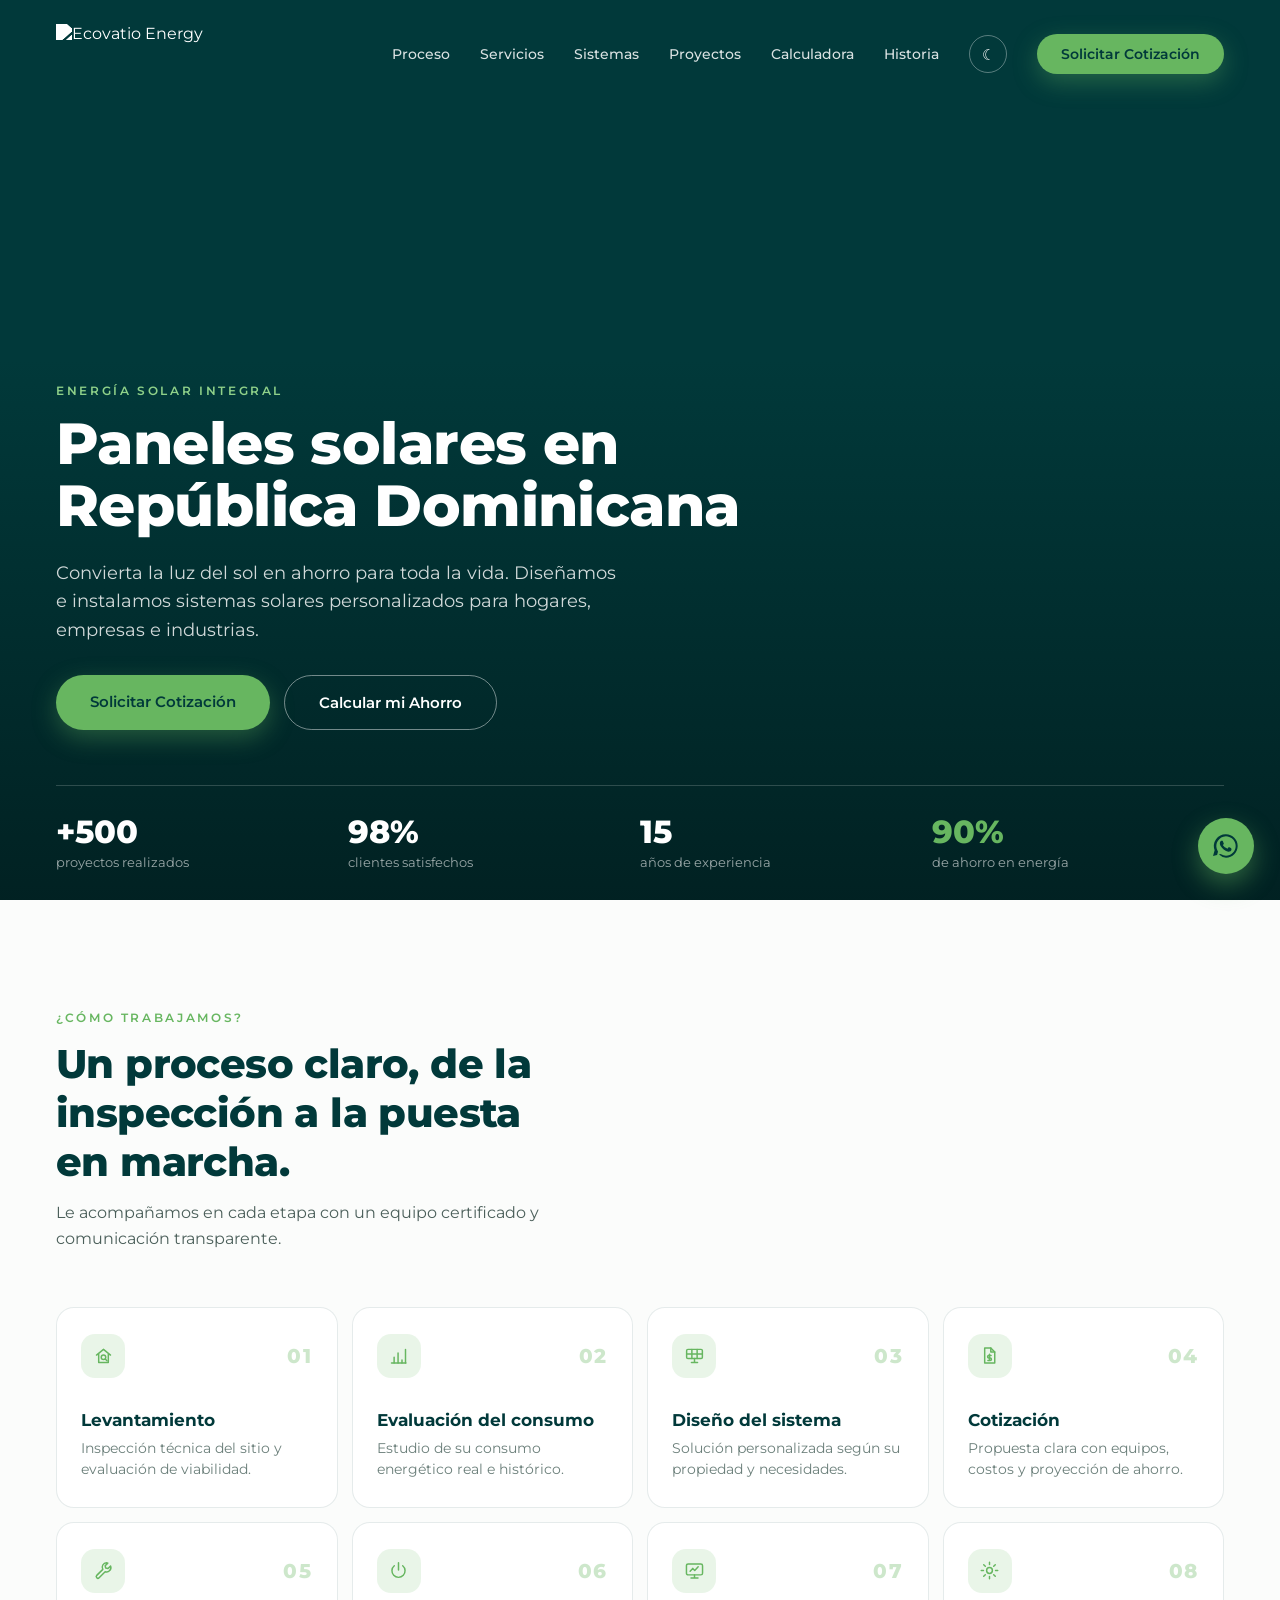
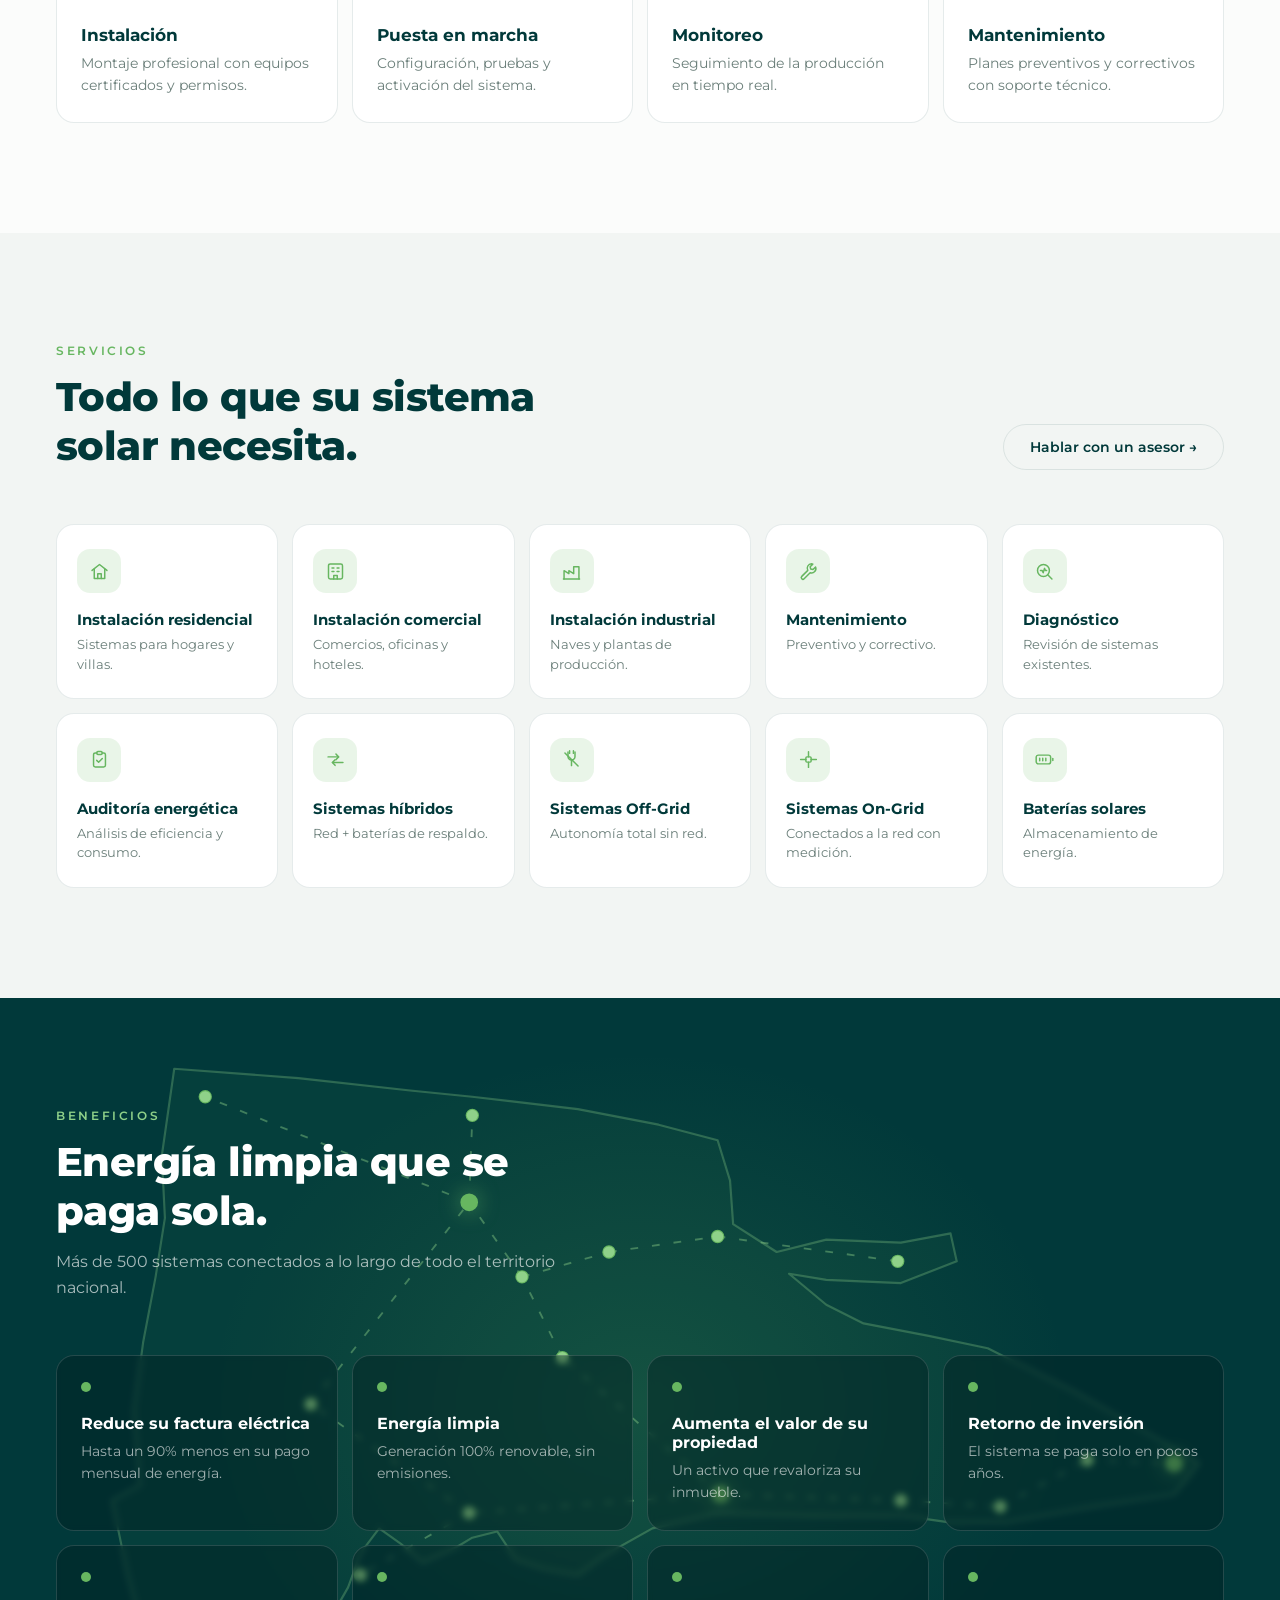
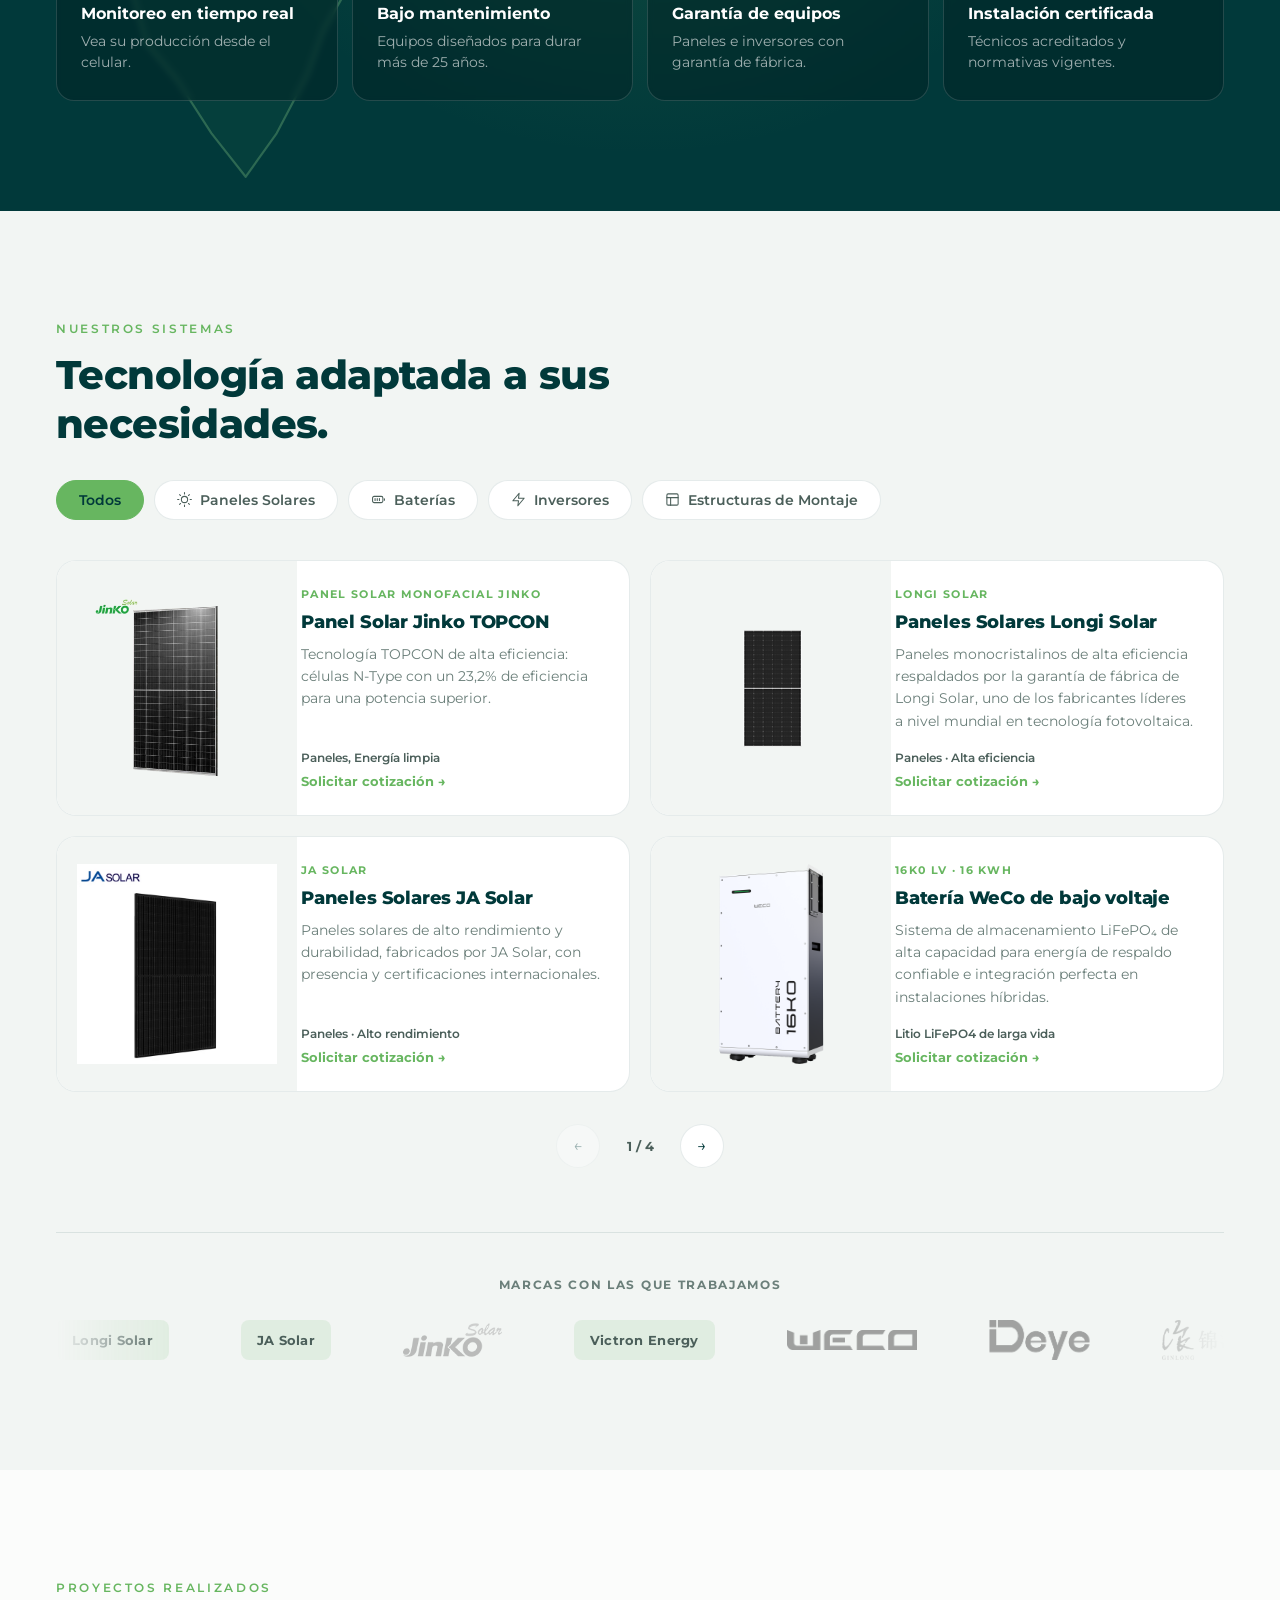
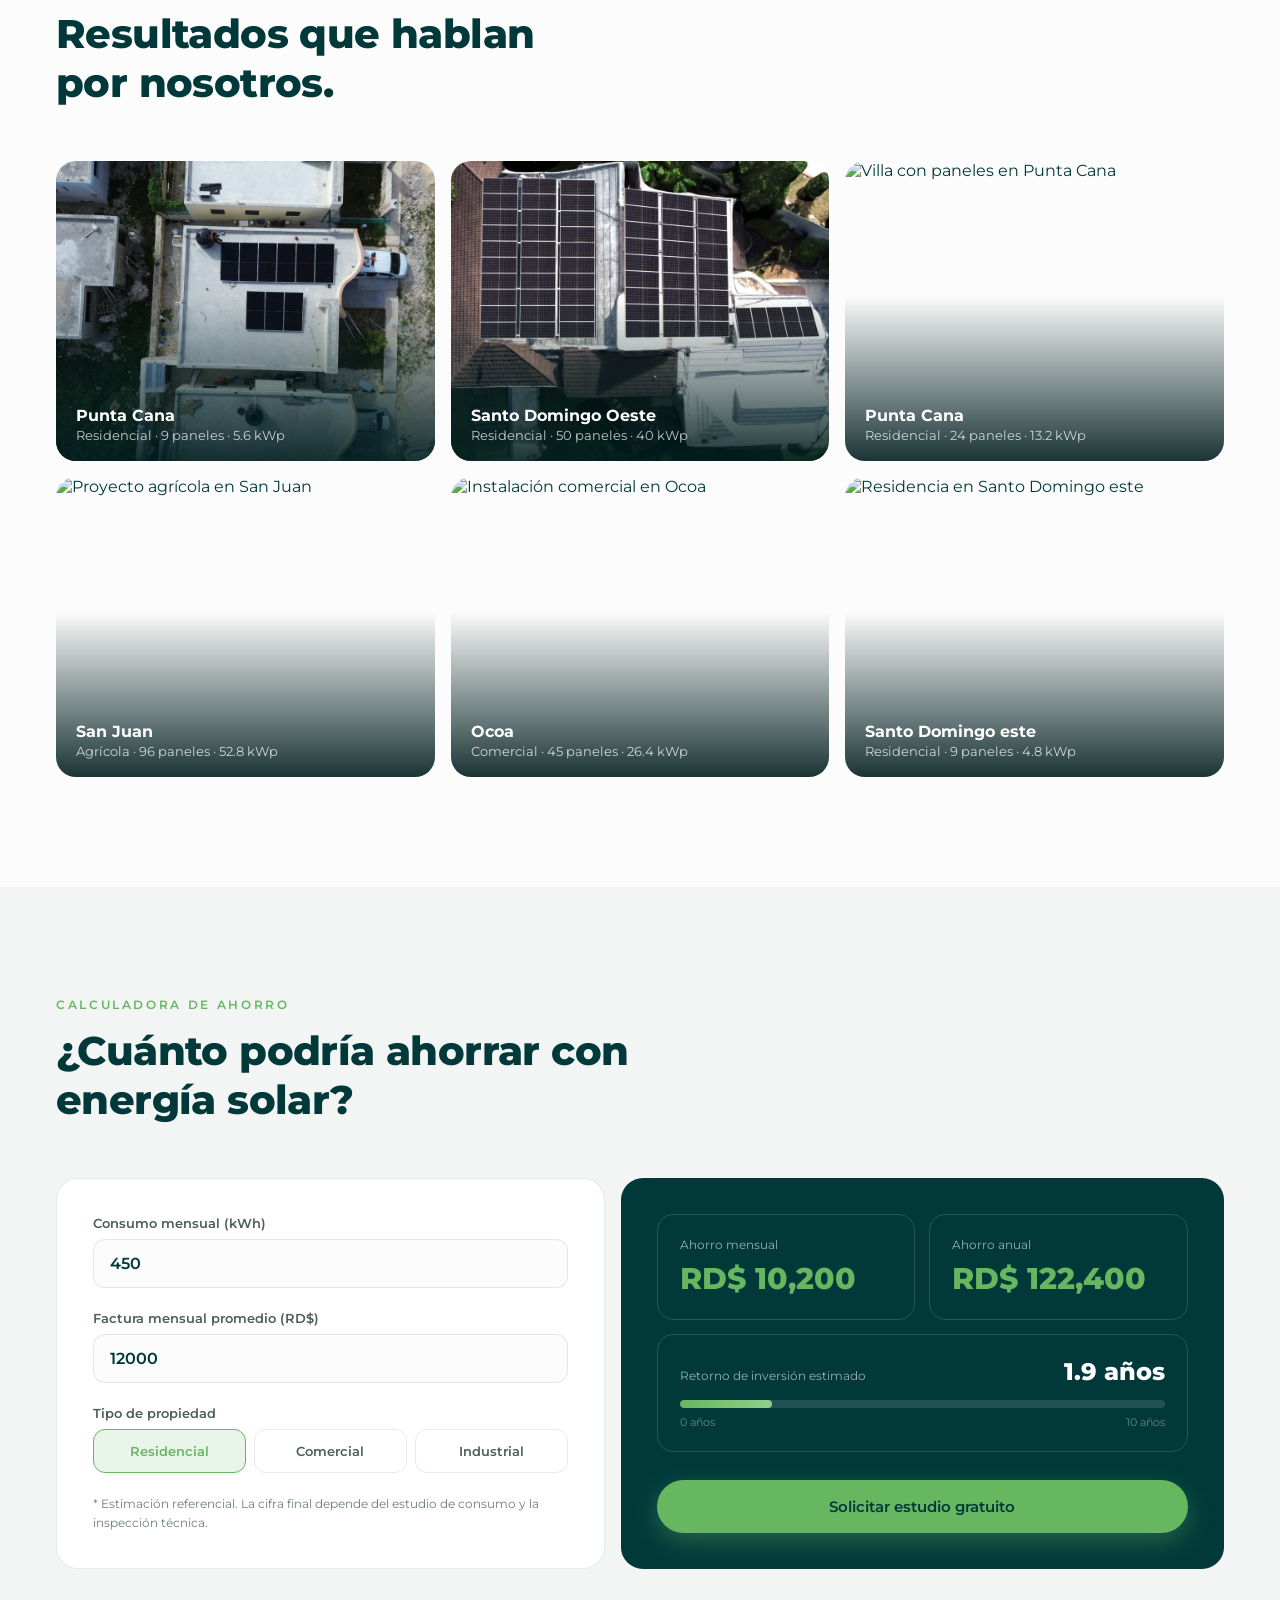
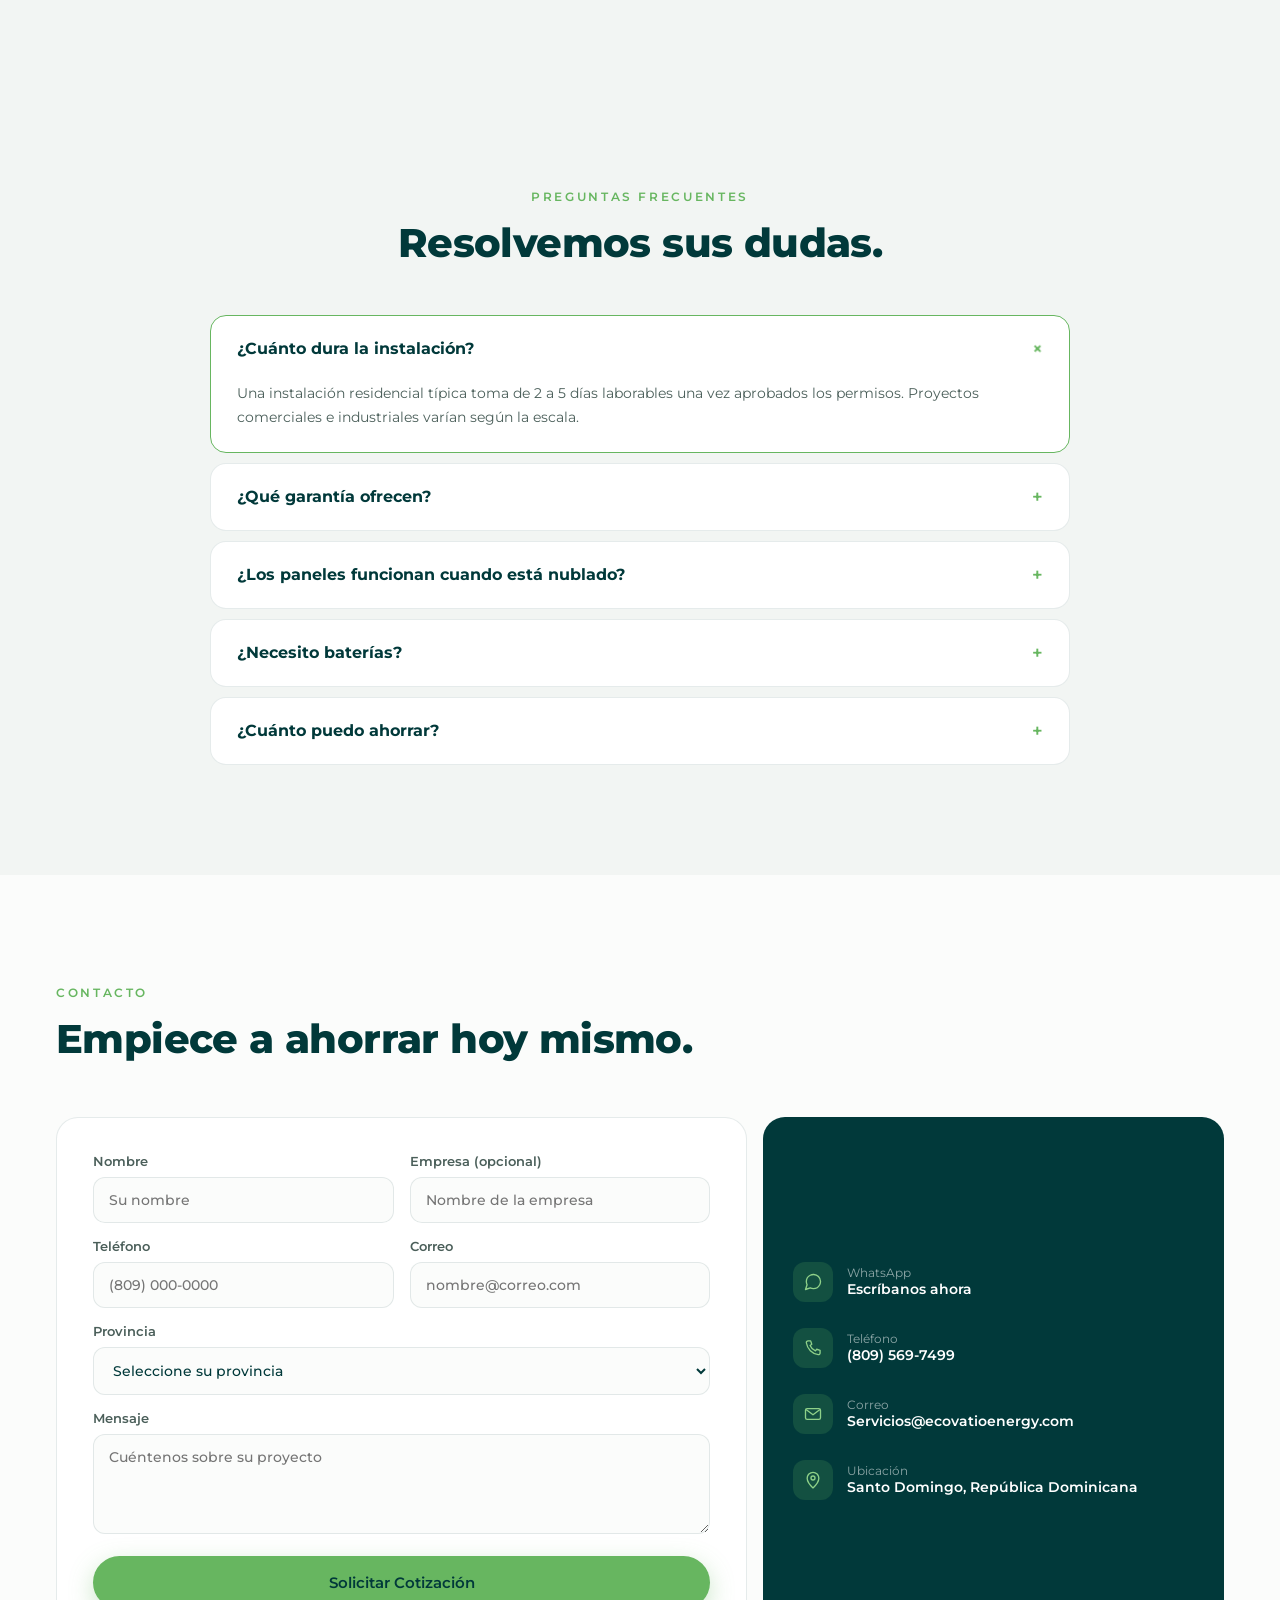
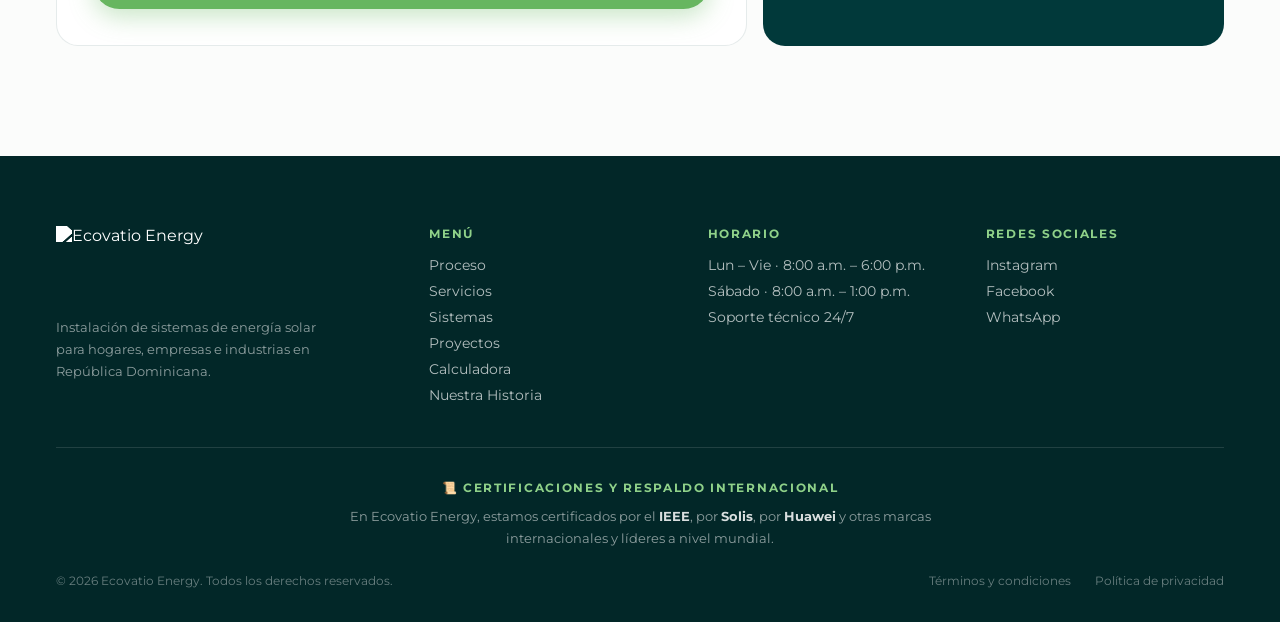
==== commit 3fbdb964: "Add dynamic project catalog and pagination from JSON data" ====
--- a/index.html
+++ b/index.html
@@ -1,982 +1,966 @@
-<!DOCTYPE html>
-<html lang="es">
-
-<head>
-    <meta charset="UTF-8">
-    <meta name="viewport" content="width=device-width, initial-scale=1.0">
-
-    <title>Paneles Solares en República Dominicana | Ecovatio Energy</title>
-    <meta name="description"
-        content="Instalación de paneles solares para hogares, empresas e industrias en RD. Ahorre hasta 90% en su factura eléctrica. Cotización y estudio de consumo gratis.">
-    <link rel="canonical" href="https://ecovatioenergy.com/">
-    <meta name="robots" content="index, follow, max-image-preview:large">
-    <meta name="theme-color" content="#01393A">
-    <meta name="geo.region" content="DO">
-    <meta name="geo.placename" content="Santo Domingo">
-
-    <!-- Redes sociales -->
-    <meta property="og:type" content="website">
-    <meta property="og:locale" content="es_DO">
-    <meta property="og:site_name" content="Ecovatio Energy">
-    <meta property="og:title" content="Paneles Solares en República Dominicana | Ecovatio Energy">
-    <meta property="og:description"
-        content="Instalación de sistemas solares para hogares, empresas e industrias en RD. Ahorre hasta 90% en su factura eléctrica.">
-    <meta property="og:url" content="https://ecovatioenergy.com/">
-    <meta property="og:image" content="https://ecovatioenergy.com/assets/img/og-cover.jpg">
-    <meta name="twitter:card" content="summary_large_image">
-
-    <link rel="icon" type="image/png" href="/assets/img/favicon.png">
-    <link rel="apple-touch-icon" href="/assets/img/apple-touch-icon.png">
-    <link rel="preconnect" href="https://fonts.googleapis.com">
-    <link rel="preconnect" href="https://fonts.gstatic.com" crossorigin>
-    <link href="https://fonts.googleapis.com/css2?family=Montserrat:wght@400;600;800&display=swap" rel="stylesheet">
-    <link rel="stylesheet" href="/css/style.css">
-    <script>document.documentElement.classList.add('preloading');</script>
-</head>
-
-<body>
-    <!-- ================= PRELOADER ================= -->
-    <div class="preloader" id="preloader">
-        <div class="preloader__glow"></div>
-        <img class="preloader__logo" src="/assets/img/logo.png" alt="Ecovatio Energy">
-        <div class="preloader__ring"></div>
-        <div class="preloader__text">Cargando energía…</div>
-    </div>
-    <!-- ================= ICON SPRITE ================= -->
-
-    <svg class="icon-sprite" aria-hidden="true">
-        <symbol id="i-survey" viewBox="0 0 24 24">
-            <path d="M4 11.5 12 5l8 6.5" />
-            <path d="M6.5 10.5V20h11v-9.5" />
-            <circle cx="12" cy="14" r="2.6" />
-            <path d="m14 16 2 2" />
-        </symbol>
-        <symbol id="i-consumo" viewBox="0 0 24 24">
-            <path d="M4 20.5h16.5" />
-            <path d="M7 20.5v-6.5M11.5 20.5V9M16 20.5v-3.5M20 20.5V5" />
-        </symbol>
-        <symbol id="i-diseno" viewBox="0 0 24 24">
-            <rect x="3" y="5" width="18" height="10.5" rx="1.5" />
-            <path d="M9 5v10.5M15 5v10.5M3 10.2h18M12 15.5V20M8.5 20h7" />
-        </symbol>
-        <symbol id="i-cotizacion" viewBox="0 0 24 24">
-            <path d="M6.5 3.5h7L18 8v12.5H6.5z" />
-            <path d="M13.5 3.5V8H18" />
-            <path d="M12 10.5v7" />
-            <path d="M13.8 12h-2.6a1.4 1.4 0 0 0 0 2.8h1.6a1.4 1.4 0 0 1 0 2.8h-2.6" />
-        </symbol>
-        <symbol id="i-instalacion" viewBox="0 0 24 24">
-            <path
-                d="M15.5 3.2a5 5 0 0 0-4.3 7.5l-6.9 6.9a1.9 1.9 0 0 0 2.7 2.7l6.9-6.9a5 5 0 0 0 6.2-6.6l-3 3-2.6-.6-.6-2.6 3-3a5 5 0 0 0-1.4-.4z" />
-        </symbol>
-        <symbol id="i-marcha" viewBox="0 0 24 24">
-            <path d="M12 3v8.5" />
-            <path d="M7.2 6.6a7.5 7.5 0 1 0 9.6 0" />
-        </symbol>
-        <symbol id="i-monitoreo" viewBox="0 0 24 24">
-            <rect x="2.8" y="4.5" width="18.4" height="12.5" rx="2" />
-            <path d="M8 20.5h8M12 17v3.5" />
-            <path d="M7 12.8 10 9.6l2.3 2.4 3.9-4.3" />
-        </symbol>
-        <symbol id="i-mantenimiento" viewBox="0 0 24 24">
-            <circle cx="12" cy="12" r="3.3" />
-            <path
-                d="M12 2.6v2.5M12 18.9v2.5M21.4 12h-2.5M5.1 12H2.6M18.6 5.4l-1.8 1.8M7.2 16.8l-1.8 1.8M18.6 18.6l-1.8-1.8M7.2 7.2 5.4 5.4" />
-        </symbol>
-        <symbol id="i-casa" viewBox="0 0 24 24">
-            <path d="M3.5 10.8 12 4l8.5 6.8" />
-            <path d="M6 9.5V20h12V9.5" />
-            <path d="M10 20v-5.5h4V20" />
-        </symbol>
-        <symbol id="i-comercio" viewBox="0 0 24 24">
-            <rect x="4" y="3.5" width="16" height="17" rx="2" />
-            <path d="M8 8h2.2M13.8 8H16M8 12h2.2M13.8 12H16M10 20.5v-4h4v4" />
-        </symbol>
-        <symbol id="i-industria" viewBox="0 0 24 24">
-            <path d="M2.8 20.5h18.4" />
-            <path d="M3.5 20.5V11l5.5 3.5V11l5.5 3.5V6.5h6v14" />
-        </symbol>
-        <symbol id="i-diagnostico" viewBox="0 0 24 24">
-            <circle cx="10.8" cy="10.8" r="6.8" />
-            <path d="m20.5 20.5-4.8-4.8" />
-            <path d="M7.4 10.8h1.8l1.3 2.6 1.5-5 1.1 2.4h1.3" />
-        </symbol>
-        <symbol id="i-auditoria" viewBox="0 0 24 24">
-            <path d="M9 4.5H7.2a2 2 0 0 0-2 2v12.2a2 2 0 0 0 2 2h9.6a2 2 0 0 0 2-2V6.5a2 2 0 0 0-2-2H15" />
-            <rect x="9" y="2.8" width="6" height="3.4" rx="1.2" />
-            <path d="m8.8 13 2.2 2.2 4.2-4.4" />
-        </symbol>
-        <symbol id="i-hibrido" viewBox="0 0 24 24">
-            <path d="M3.5 9h12" />
-            <path d="m12.5 5.8 3 3.2-3 3.2" />
-            <path d="M20.5 15.5h-12" />
-            <path d="m11.5 12.3-3 3.2 3 3.2" />
-        </symbol>
-        <symbol id="i-offgrid" viewBox="0 0 24 24">
-            <path d="M8 3.5v5.2a4 4 0 0 0 8 0V3.5" />
-            <path d="M9.8 2v3M14.2 2v3" />
-            <path d="M12 12.7v6.3" />
-            <path d="m4.5 4.5 15 15" />
-        </symbol>
-        <symbol id="i-ongrid" viewBox="0 0 24 24">
-            <rect x="9" y="9" width="6" height="6" rx="1.2" />
-            <path d="M12 3v6M12 15v6M3 12h6M15 12h6" />
-        </symbol>
-        <symbol id="i-bateria" viewBox="0 0 24 24">
-            <rect x="2.5" y="7" width="16.5" height="10" rx="2.5" />
-            <path d="M21.5 10.8v2.4" />
-            <path d="M6.5 10.5v3M10 10.5v3M13.5 10.5v3" />
-        </symbol>
-        <symbol id="i-sol" viewBox="0 0 24 24">
-            <circle cx="12" cy="12" r="5" />
-            <path d="M12 1v2M12 21v2M4.22 4.22l1.42 1.42M18.36 18.36l1.42 1.42M1 12h2M21 12h2M4.22 19.78l1.42-1.42M18.36 5.64l1.42-1.42" />
-        </symbol>
-        <symbol id="i-rayo" viewBox="0 0 24 24">
-            <path d="M13 2 3 14h9l-1 8 10-12h-9l1-8z" />
-        </symbol>
-        <symbol id="i-escudo" viewBox="0 0 24 24">
-            <path d="M12 22s8-4 8-10V5l-8-3-8 3v7c0 6 8 10 8 10z" />
-        </symbol>
-        <symbol id="i-estructura" viewBox="0 0 24 24">
-            <rect x="3" y="3" width="18" height="18" rx="2" />
-            <path d="M3 9h18M9 21V9" />
-        </symbol>
-    </svg>
-
-    <!-- ================= HERO ================= -->
-    <header id="inicio" class="hero">
-        <!-- <video class="hero__video" autoplay muted loop playsinline poster="/assets/img/hero-green.png">
-            <source src="/assets/img/VideoTomaDron.mp4" type="video/mp4">
-        </video> -->
-        <video class="hero__video" autoplay muted loop playsinline preload="metadata"
-            poster="/assets/img/hero-green.webp">
-            <source src="/assets/img/VideoTomaDron.webm" type="video/webm">
-            <source src="/assets/img/VideoTomaDron.mp4" type="video/mp4">
-        </video>
-        <div class="hero__overlay"></div>
-
-        <nav class="nav nav--overlay">
-            <a href="index.html" class="nav__logo">
-                <img src="/assets/img/logo.png" alt="Ecovatio Energy">
-            </a>
-            <button class="nav__burger" id="nav-burger" aria-label="Abrir menú" aria-expanded="false">☰</button>
-            <div class="nav__links" id="nav-links">
-                <a href="#proceso">Proceso</a>
-                <a href="#servicios">Servicios</a>
-                <a href="#sistemas">Sistemas</a>
-                <a href="#proyectos">Proyectos</a>
-                <a href="#calculadora">Calculadora</a>
-                <a href="/pages/historia.html">Historia</a>
-                <button class="theme-toggle" id="theme-toggle" title="Cambiar tema" aria-label="Cambiar tema">☾</button>
-                <a href="#contacto" class="btn btn--primary btn--sm">Solicitar Cotización</a>
-            </div>
-        </nav>
-
-        <div class="hero__content">
-            <div class="eyebrow eyebrow--light">Energía solar integral</div>
-            <h1 class="hero__title">Paneles solares en República Dominicana</h1>
-            <p class="hero__text">Convierta la luz del sol en ahorro para toda la vida. Diseñamos e instalamos sistemas
-                solares personalizados para hogares, empresas e industrias.</p>
-            <div class="hero__actions">
-                <a href="#contacto" class="btn btn--primary">Solicitar Cotización</a>
-                <a href="#calculadora" class="btn btn--ghost-light">Calcular mi Ahorro</a>
-            </div>
-        </div>
-
-        <div class="hero__stats">
-            <div>
-                <div class="stat__value">+500</div>
-                <div class="stat__label">proyectos realizados</div>
-            </div>
-            <div>
-                <div class="stat__value">98%</div>
-                <div class="stat__label">clientes satisfechos</div>
-            </div>
-        <div>
-            <div class="stat__value">15</div>
-            <div class="stat__label">años de experiencia</div>
-        </div>
-            <div>
-                <div class="stat__value stat__value--accent">90%</div>
-                <div class="stat__label">de ahorro en energía</div>
-            </div>
-        </div>
-    </header>
-
-    <!-- ================= PROCESO ================= -->
-     <!-- coorecion -->
-    <section id="proceso" class="section">
-        <div class="wrap">
-            <div class="eyebrow">¿Cómo trabajamos?</div>
-            <h2 class="section-title">Un proceso claro, de la inspección a la puesta en marcha.</h2>
-            <p class="section-lead">Le acompañamos en cada etapa con un equipo certificado y comunicación transparente.
-            </p>
-            <div class="grid-4">
-                <div class="step-card reveal">
-                    <div class="step-card__head">
-                        <div class="step-card__icon"><svg class="icon">
-                                <use href="#i-survey"></use>
-                            </svg></div>
-                        <div class="step-card__num">01</div>
-                    </div>
-                    <h3 class="step-card__title">Levantamiento
-                </h3>
-                <div class="step-card__desc">Inspección técnica del sitio y evaluación de viabilidad.</div>
-            </div>
-            <div class="step-card reveal">
-                <div class="step-card__head">
-                    <div class="step-card__icon"><svg class="icon">
-                            <use href="#i-consumo"></use>
-                        </svg></div>
-                    <div class="step-card__num">02</div>
-                </div>
-                <h3 class="step-card__title">Evaluación del consumo
-            </h3>
-            <div class="step-card__desc">Estudio de su consumo energético real e histórico.</div>
-        </div>
-        <div class="step-card reveal">
-            <div class="step-card__head">
-                <div class="step-card__icon"><svg class="icon">
-                        <use href="#i-diseno"></use>
-                    </svg></div>
-                <div class="step-card__num">03</div>
-            </div>
-            <h3 class="step-card__title">Diseño del sistema
-        </h3>
-        <div class="step-card__desc">Solución personalizada según su propiedad y necesidades.</div>
-        </div>
-        <div class="step-card reveal">
-            <div class="step-card__head">
-                <div class="step-card__icon"><svg class="icon">
-                        <use href="#i-cotizacion"></use>
-                    </svg></div>
-                <div class="step-card__num">04</div>
-            </div>
-            <h3 class="step-card__title">Cotización
-        </h3>
-        <div class="step-card__desc">Propuesta clara con equipos, costos y proyección de ahorro.</div>
-        </div>
-        <div class="step-card reveal">
-            <div class="step-card__head">
-                <div class="step-card__icon"><svg class="icon">
-                        <use href="#i-instalacion"></use>
-                    </svg></div>
-                <div class="step-card__num">05</div>
-            </div>
-            <h3 class="step-card__title">Instalación
-        </h3>
-        <div class="step-card__desc">Montaje profesional con equipos certificados y permisos.</div>
-        </div>
-        <div class="step-card reveal">
-            <div class="step-card__head">
-                <div class="step-card__icon"><svg class="icon">
-                        <use href="#i-marcha"></use>
-                    </svg></div>
-                <div class="step-card__num">06</div>
-            </div>
-            <h3 class="step-card__title">Puesta en marcha
-        </h3>
-        <div class="step-card__desc">Configuración, pruebas y activación del sistema.</div>
-        </div>
-        <div class="step-card reveal">
-            <div class="step-card__head">
-                <div class="step-card__icon"><svg class="icon">
-                        <use href="#i-monitoreo"></use>
-                    </svg></div>
-                <div class="step-card__num">07</div>
-            </div>
-            <h3 class="step-card__title">Monitoreo
-        </h3>
-        <div class="step-card__desc">Seguimiento de la producción en tiempo real.</div>
-        </div>
-        <div class="step-card reveal">
-            <div class="step-card__head">
-                <div class="step-card__icon"><svg class="icon">
-                        <use href="#i-mantenimiento"></use>
-                    </svg></div>
-                <div class="step-card__num">08</div>
-            </div>
-            <h3 class="step-card__title">Mantenimiento
-        </h3>
-        <div class="step-card__desc">Planes preventivos y correctivos con soporte técnico.</div>
-        </div>
-        </div>
-        </div>
-    </section>
-
-    <!-- ================= SERVICIOS ================= -->
-    <section id="servicios" class="section section--alt">
-        <div class="wrap">
-            <div class="eyebrow">Servicios</div>
-            <div class="section-head-row">
-                <h2 class="section-title">Todo lo que su sistema solar necesita.</h2>
-                <a href="#contacto" class="btn btn--ghost">Hablar con un asesor →</a>
-            </div>
-            <div class="grid-5">
-                <div class="service-card reveal">
-                    <div class="service-card__icon"><svg class="icon">
-                            <use href="#i-casa"></use>
-                        </svg></div>
-                    <h3 class="service-card__title">Instalación residencial</h3>
-                <div class="service-card__desc">Sistemas para hogares y villas.</div>
-            </div>
-            <div class="service-card reveal">
-                <div class="service-card__icon"><svg class="icon">
-                        <use href="#i-comercio"></use>
-                    </svg></div>
-                <h3 class="service-card__title">Instalación comercial</h3>
-            <div class="service-card__desc">Comercios, oficinas y hoteles.</div>
-        </div>
-        <div class="service-card reveal">
-            <div class="service-card__icon"><svg class="icon">
-                    <use href="#i-industria"></use>
-                </svg></div>
-            <h3 class="service-card__title">Instalación industrial</h3>
-        <div class="service-card__desc">Naves y plantas de producción.</div>
-        </div>
-        <div class="service-card reveal">
-            <div class="service-card__icon"><svg class="icon">
-                    <use href="#i-instalacion"></use>
-                </svg></div>
-            <h3 class="service-card__title">Mantenimiento</h3>
-        <div class="service-card__desc">Preventivo y correctivo.</div>
-        </div>
-        <div class="service-card reveal">
-            <div class="service-card__icon"><svg class="icon">
-                    <use href="#i-diagnostico"></use>
-                </svg></div>
-            <h3 class="service-card__title">Diagnóstico</h3>
-        <div class="service-card__desc">Revisión de sistemas existentes.</div>
-        </div>
-        <div class="service-card reveal">
-            <div class="service-card__icon"><svg class="icon">
-                    <use href="#i-auditoria"></use>
-                </svg></div>
-            <h3 class="service-card__title">Auditoría energética</h3>
-        <div class="service-card__desc">Análisis de eficiencia y consumo.</div>
-        </div>
-        <div class="service-card reveal">
-            <div class="service-card__icon"><svg class="icon">
-                    <use href="#i-hibrido"></use>
-                </svg></div>
-            <h3 class="service-card__title">Sistemas híbridos</h3>
-        <div class="service-card__desc">Red + baterías de respaldo.</div>
-        </div>
-        <div class="service-card reveal">
-            <div class="service-card__icon"><svg class="icon">
-                    <use href="#i-offgrid"></use>
-                </svg></div>
-            <h3 class="service-card__title">Sistemas Off-Grid</h3>
-        <div class="service-card__desc">Autonomía total sin red.</div>
-        </div>
-        <div class="service-card reveal">
-            <div class="service-card__icon"><svg class="icon">
-                    <use href="#i-ongrid"></use>
-                </svg></div>
-            <h3 class="service-card__title">Sistemas On-Grid</h3>
-        <div class="service-card__desc">Conectados a la red con medición.</div>
-        </div>
-        <div class="service-card reveal">
-            <div class="service-card__icon"><svg class="icon">
-                    <use href="#i-bateria"></use>
-                </svg></div>
-            <h3 class="service-card__title">Baterías solares</h3>
-        <div class="service-card__desc">Almacenamiento de energía.</div>
-        </div>
-        </div>
-        </div>
-    </section>
-
-    <!-- ================= BENEFICIOS ================= -->
-    <section class="section section--dark section--network">
-
-        <div class="net-bg" aria-hidden="true">
-            <svg viewBox="0 0 760 500" xmlns="http://www.w3.org/2000/svg">
-                <!-- contorno del país -->
-                <path class="net-land" d="M80 34 L160 40 L232 48 L272 52 L340 60 L392 70 L430 80 L438 106 L440 134
-                L468 152 L500 144 L548 146 L580 140 L584 158 L548 172 L500 170 L476 166 L500 186 L524 198
-                L566 206 L604 214 L660 242 L706 268 L740 288 L724 308 L672 316 L616 326 L578 326 L550 322
-                L492 322 L430 320 L388 330 L356 348 L340 360 L318 356 L300 350 L288 332 L272 336 L262 342
-                L240 352 L226 340 L212 330 L200 346 L192 368 L176 396 L166 424 L146 462 L126 490 L104 462
-                L82 428 L62 404 L50 360 L40 312 L58 302 L54 254 L60 210 L68 168 L74 130 L72 90 Z" />
-
-                <!-- red de conexiones -->
-                <g class="net-links">
-                    <line x1="432" y1="308" x2="330" y2="220" />
-                    <line x1="330" y1="220" x2="304" y2="168" />
-                    <line x1="304" y1="168" x2="270" y2="120" />
-                    <line x1="270" y1="120" x2="272" y2="64" />
-                    <line x1="270" y1="120" x2="100" y2="52" />
-                    <line x1="304" y1="168" x2="360" y2="152" />
-                    <line x1="360" y1="152" x2="430" y2="142" />
-                    <line x1="430" y1="142" x2="546" y2="158" />
-                    <line x1="432" y1="308" x2="548" y2="312" />
-                    <line x1="548" y1="312" x2="612" y2="316" />
-                    <line x1="612" y1="316" x2="668" y2="286" />
-                    <line x1="668" y1="286" x2="724" y2="288" />
-                    <line x1="432" y1="308" x2="270" y2="320" />
-                    <line x1="270" y1="320" x2="200" y2="360" />
-                    <line x1="270" y1="320" x2="168" y2="250" />
-                    <line x1="168" y1="250" x2="270" y2="120" />
-                </g>
-
-                <!-- nodos -->
-                <g class="net-nodes">
-                    <g class="net-node net-node--main" style="--x:432px;--y:308px">
-                        <circle class="net-ring" cx="432" cy="308" r="5" />
-                        <circle class="net-dot" cx="432" cy="308" r="5" />
-                    </g>
-                    <g class="net-node net-node--main" style="--x:270px;--y:120px">
-                        <circle class="net-ring" cx="270" cy="120" r="5" />
-                        <circle class="net-dot" cx="270" cy="120" r="5" />
-                    </g>
-                    <g class="net-node net-node--main" style="--x:724px;--y:288px">
-                        <circle class="net-ring" cx="724" cy="288" r="5" />
-                        <circle class="net-dot" cx="724" cy="288" r="5" />
-                    </g>
-                    <g class="net-node">
-                        <circle class="net-ring" cx="272" cy="64" r="3.6" />
-                        <circle class="net-dot" cx="272" cy="64" r="3.6" />
-                    </g>
-                    <g class="net-node">
-                        <circle class="net-ring" cx="100" cy="52" r="3.6" />
-                        <circle class="net-dot" cx="100" cy="52" r="3.6" />
-                    </g>
-                    <g class="net-node">
-                        <circle class="net-ring" cx="304" cy="168" r="3.6" />
-                        <circle class="net-dot" cx="304" cy="168" r="3.6" />
-                    </g>
-                    <g class="net-node">
-                        <circle class="net-ring" cx="360" cy="152" r="3.6" />
-                        <circle class="net-dot" cx="360" cy="152" r="3.6" />
-                    </g>
-                    <g class="net-node">
-                        <circle class="net-ring" cx="430" cy="142" r="3.6" />
-                        <circle class="net-dot" cx="430" cy="142" r="3.6" />
-                    </g>
-                    <g class="net-node">
-                        <circle class="net-ring" cx="546" cy="158" r="3.6" />
-                        <circle class="net-dot" cx="546" cy="158" r="3.6" />
-                    </g>
-                    <g class="net-node">
-                        <circle class="net-ring" cx="330" cy="220" r="3.6" />
-                        <circle class="net-dot" cx="330" cy="220" r="3.6" />
-                    </g>
-                    <g class="net-node">
-                        <circle class="net-ring" cx="168" cy="250" r="3.6" />
-                        <circle class="net-dot" cx="168" cy="250" r="3.6" />
-                    </g>
-                    <g class="net-node">
-                        <circle class="net-ring" cx="270" cy="320" r="3.6" />
-                        <circle class="net-dot" cx="270" cy="320" r="3.6" />
-                    </g>
-                    <g class="net-node">
-                        <circle class="net-ring" cx="200" cy="360" r="3.6" />
-                        <circle class="net-dot" cx="200" cy="360" r="3.6" />
-                    </g>
-                    <g class="net-node">
-                        <circle class="net-ring" cx="548" cy="312" r="3.6" />
-                        <circle class="net-dot" cx="548" cy="312" r="3.6" />
-                    </g>
-                    <g class="net-node">
-                        <circle class="net-ring" cx="612" cy="316" r="3.6" />
-                        <circle class="net-dot" cx="612" cy="316" r="3.6" />
-                    </g>
-                    <g class="net-node">
-                        <circle class="net-ring" cx="668" cy="286" r="3.6" />
-                        <circle class="net-dot" cx="668" cy="286" r="3.6" />
-                    </g>
-                </g>
-            </svg>
-        </div>
-
-        <div class="wrap">
-            <div class="eyebrow eyebrow--light">Beneficios</div>
-            <h2 class="section-title">Energía limpia que se paga sola.</h2>
-            <p class="section-lead section-lead--light">Más de 500 sistemas conectados a lo largo de todo el territorio
-                nacional.</p>
-            <div class="grid-4" style="margin-top:54px">
-                <div class="benefit-card reveal">
-                    <div class="benefit-card__dot"></div>
-                    <div class="benefit-card__title">Reduce su factura eléctrica</div>
-                    <div class="benefit-card__desc">Hasta un 90% menos en su pago mensual de energía.</div>
-                </div>
-                <div class="benefit-card reveal">
-                    <div class="benefit-card__dot"></div>
-                    <div class="benefit-card__title">Energía limpia</div>
-                    <div class="benefit-card__desc">Generación 100% renovable, sin emisiones.</div>
-                </div>
-                <div class="benefit-card reveal">
-                    <div class="benefit-card__dot"></div>
-                    <div class="benefit-card__title">Aumenta el valor de su propiedad</div>
-                    <div class="benefit-card__desc">Un activo que revaloriza su inmueble.</div>
-                </div>
-                <div class="benefit-card reveal">
-                    <div class="benefit-card__dot"></div>
-                    <div class="benefit-card__title">Retorno de inversión</div>
-                    <div class="benefit-card__desc">El sistema se paga solo en pocos años.</div>
-                </div>
-                <div class="benefit-card reveal">
-                    <div class="benefit-card__dot"></div>
-                    <div class="benefit-card__title">Monitoreo en tiempo real</div>
-                    <div class="benefit-card__desc">Vea su producción desde el celular.</div>
-                </div>
-                <div class="benefit-card reveal">
-                    <div class="benefit-card__dot"></div>
-                    <div class="benefit-card__title">Bajo mantenimiento</div>
-                    <div class="benefit-card__desc">Equipos diseñados para durar más de 25 años.</div>
-                </div>
-                <div class="benefit-card reveal">
-                    <div class="benefit-card__dot"></div>
-                    <div class="benefit-card__title">Garantía de equipos</div>
-                    <div class="benefit-card__desc">Paneles e inversores con garantía de fábrica.</div>
-                </div>
-                <div class="benefit-card reveal">
-                    <div class="benefit-card__dot"></div>
-                    <div class="benefit-card__title">Instalación certificada</div>
-                    <div class="benefit-card__desc">Técnicos acreditados y normativas vigentes.</div>
-                </div>
-            </div>
-        </div>
-    </section>
-    <!-- ================= SISTEMAS (PRODUCTOS) ================= -->
-    <section id="sistemas" class="section section--alt">
-        <div class="wrap">
-            <div class="eyebrow">Nuestros sistemas</div>
-            <h2 class="section-title">Tecnología adaptada a sus necesidades.</h2>
-
-            <div class="filter-bar" id="sistemas-filter">
-                <!-- Los botones se generan dinámicamente desde /assets/data/sistemas.json -->
-            </div>
-
-            <div class="product-grid" id="sistemas-grid">
-                <!-- Los productos se cargan dinámicamente desde /assets/data/sistemas.json -->
-            </div>
-
-            <div class="product-pager" id="sistemas-pager" hidden>
-                <button class="product-pager__arrow" id="sistemas-prev" aria-label="Página anterior">←</button>
-                <span class="product-pager__status" id="sistemas-page-status">1 / 1</span>
-                <button class="product-pager__arrow" id="sistemas-next" aria-label="Página siguiente">→</button>
-            </div>
-        </div>
-
-        <div class="brand-strip-wrap">
-            <div class="brand-strip__label">Marcas con las que trabajamos</div>
-            <div class="brand-strip" id="brand-strip">
-                <div class="brand-strip__track" id="brand-strip-track">
-                    <!-- Los logos se cargan dinámicamente desde /assets/data/marcas.json -->
-                </div>
-            </div>
-        </div>
-    </section>
-
-    <!-- ================= PROYECTOS ================= -->
-    <section id="proyectos" class="section">
-        <div class="wrap">
-            <div class="eyebrow">Proyectos realizados</div>
-            <h2 class="section-title">Resultados que hablan por nosotros.</h2>
-            <div class="grid-3" style="margin-top:54px">
-                <div class="project-card reveal"><img src="/assets/img/PuntaCana-5.6kwp.jpeg"
-                        alt="Proyecto residencial en Punta Cana" loading="lazy">
-                    <div class="project-card__shade"></div>
-                    <div class="project-card__body">
-                        <div class="project-card__city">Punta Cana</div>
-                        <div class="project-card__meta">Residencial · 9 paneles · 5.6 kWp</div>
-                    </div>
-                </div>
-                <div class="project-card reveal"><img src="/assets/img/40.kwp.jpeg"
-                        alt="Proyecto residencial en Santo Domingo Oeste" loading="lazy">
-                    <div class="project-card__shade"></div>
-                    <div class="project-card__body">
-                        <div class="project-card__city">Santo Domingo Oeste</div>
-                        <div class="project-card__meta">Residencial · 50 paneles · 40 kWp</div>
-                    </div>
-                </div>
-                <div class="project-card reveal"><img src="/assets/img/hero-bg.png" alt="Villa con paneles en Punta Cana"
-                        loading="lazy">
-                    <div class="project-card__shade"></div>
-                    <div class="project-card__body">
-                        <div class="project-card__city">Punta Cana</div>
-                        <div class="project-card__meta">Residencial · 24 paneles · 13.2 kWp</div>
-                    </div>
-                </div>
-                <div class="project-card reveal"><img src="/assets/img/farm.png" alt="Proyecto agrícola en San Juan"
-                        loading="lazy">
-                    <div class="project-card__shade"></div>
-                    <div class="project-card__body">
-                        <div class="project-card__city">San Juan</div>
-                        <div class="project-card__meta">Agrícola · 96 paneles · 52.8 kWp</div>
-                    </div>
-                </div>
-                <div class="project-card reveal"><img src="/assets/img/worker.png"
-                        alt="Instalación comercial en La Romana" loading="lazy">
-                    <div class="project-card__shade"></div>
-                    <div class="project-card__body">
-                        <div class="project-card__city">La Romana</div>
-                        <div class="project-card__meta">Comercial · 48 paneles · 26.4 kWp</div>
-                    </div>
-                </div>
-                <div class="project-card reveal"><img src="/assets/img/injection.png" alt="Residencia en Puerto Plata"
-                        loading="lazy">
-                    <div class="project-card__shade"></div>
-                    <div class="project-card__body">
-                        <div class="project-card__city">Puerto Plata</div>
-                        <div class="project-card__meta">Residencial · 16 paneles · 8.8 kWp</div>
-                    </div>
-                </div>
-            </div>
-        </div>
-    </section>
-
-    <!-- ================= CALCULADORA ================= -->
-    <section id="calculadora" class="section section--alt">
-        <div class="wrap">
-            <div class="eyebrow">Calculadora de ahorro</div>
-            <h2 class="section-title">¿Cuánto podría ahorrar con energía solar?</h2>
-            <div class="calc-grid" style="margin-top:54px">
-                <div class="calc-panel">
-                    <label class="field">
-                        <span>Consumo mensual (kWh)</span>
-                        <input type="number" id="calc-kwh" value="450" min="0" inputmode="numeric">
-                    </label>
-                    <label class="field">
-                        <span>Factura mensual promedio (RD$)</span>
-                        <input type="number" id="calc-bill" value="12000" min="0" inputmode="numeric">
-                    </label>
-                    <div class="field">
-                        <span>Tipo de propiedad</span>
-                        <div class="seg" id="calc-seg">
-                            <button class="seg__btn active" data-prop="residencial">Residencial</button>
-                            <button class="seg__btn" data-prop="comercial">Comercial</button>
-                            <button class="seg__btn" data-prop="industrial">Industrial</button>
-                        </div>
-                    </div>
-                    <div class="calc-note">* Estimación referencial. La cifra final depende del estudio de consumo y la
-                        inspección técnica.</div>
-                </div>
-                <div class="calc-results">
-                    <div class="calc-results__grid">
-                        <div class="res-box">
-                            <div class="res-box__label">Ahorro mensual</div>
-                            <div class="res-box__value" id="calc-monthly">RD$ 0</div>
-                        </div>
-                        <div class="res-box">
-                            <div class="res-box__label">Ahorro anual</div>
-                            <div class="res-box__value" id="calc-yearly">RD$ 0</div>
-                        </div>
-                        <div class="res-box res-box--wide">
-                            <div class="res-box__row"><span class="res-box__label" style="margin:0">Retorno de inversión
-                                    estimado</span><span class="res-box__value res-box__value--white"
-                                    id="calc-roi">—</span></div>
-                            <div class="roi-bar">
-                                <div class="roi-bar__fill" id="calc-roi-bar"></div>
-                            </div>
-                            <div class="roi-scale"><span>0 años</span><span>10 años</span></div>
-                        </div>
-                    </div>
-                    <a href="#contacto" class="btn btn--primary btn--block">Solicitar estudio gratuito</a>
-                </div>
-            </div>
-        </div>
-    </section>
-
-    <!-- ================= TESTIMONIOS ================= -->
-    <section class="section">
-        <div class="wrap">
-            <div class="eyebrow">Testimonios</div>
-            <h2 class="section-title">Clientes que ya generan su propia energía.</h2>
-            <div class="grid-3" style="margin-top:54px">
-                <div class="testimonial-card reveal">
-                    <div class="testimonial-card__stars">★★★★★</div>
-                    <div class="testimonial-card__quote">"Desde la instalación mi factura bajó de forma notable y el
-                        proceso fue rápido y ordenado. El equipo respondió todas mis preguntas."</div>
-                    <div class="testimonial-card__person">
-                        <div class="testimonial-card__avatar">JR</div>
-                        <div>
-                            <div class="testimonial-card__name">J. Rodríguez</div>
-                            <div class="testimonial-card__role">Residencial · Santo Domingo</div>
-                        </div>
-                    </div>
-                </div>
-                <div class="testimonial-card reveal">
-                    <div class="testimonial-card__stars">★★★★★</div>
-                    <div class="testimonial-card__quote">"Para nuestro comercio la energía era un gasto enorme. Hoy
-                        producimos gran parte de lo que consumimos y lo monitoreamos desde el celular."</div>
-                    <div class="testimonial-card__person">
-                        <div class="testimonial-card__avatar">MP</div>
-                        <div>
-                            <div class="testimonial-card__name">M. Peralta</div>
-                            <div class="testimonial-card__role">Comercial · Santiago</div>
-                        </div>
-                    </div>
-                </div>
-                <div class="testimonial-card reveal">
-                    <div class="testimonial-card__stars">★★★★★</div>
-                    <div class="testimonial-card__quote">"Instalación profesional y puntual. Con las baterías ya no nos
-                        afectan los apagones y el retorno va mejor de lo proyectado."</div>
-                    <div class="testimonial-card__person">
-                        <div class="testimonial-card__avatar">AG</div>
-                        <div>
-                            <div class="testimonial-card__name">A. García</div>
-                            <div class="testimonial-card__role">Industrial · San Pedro</div>
-                        </div>
-                    </div>
-                </div>
-            </div>
-        </div>
-    </section>
-
-    <!-- ================= FAQ ================= -->
-    <section id="faq" class="section section--alt">
-        <div class="wrap">
-            <div class="eyebrow" style="text-align:center">Preguntas frecuentes</div>
-            <h2 class="section-title section-title--center" style="margin-bottom:48px">Resolvemos sus dudas.</h2>
-            <div class="faq-list">
-                <div class="faq-item open">
-                    <button class="faq-item__q"><span>¿Cuánto dura la instalación?</span><span
-                            class="faq-item__icon">+</span></button>
-                    <div class="faq-item__a">Una instalación residencial típica toma de 2 a 5 días laborables una vez
-                        aprobados los permisos. Proyectos comerciales e industriales varían según la escala.</div>
-                </div>
-                <div class="faq-item">
-                    <button class="faq-item__q"><span>¿Qué garantía ofrecen?</span><span
-                            class="faq-item__icon">+</span></button>
-                    <div class="faq-item__a">Los paneles cuentan con garantía de fábrica de hasta 25 años de producción,
-                        los inversores de 10 a 12 años, y nuestra mano de obra está garantizada por escrito.</div>
-                </div>
-                <div class="faq-item">
-                    <button class="faq-item__q"><span>¿Los paneles funcionan cuando está nublado?</span><span
-                            class="faq-item__icon">+</span></button>
-                    <div class="faq-item__a">Sí. La producción disminuye en días nublados, pero el sistema sigue
-                        generando energía. El diseño contempla el promedio de radiación anual de su zona.</div>
-                </div>
-                <div class="faq-item">
-                    <button class="faq-item__q"><span>¿Necesito baterías?</span><span
-                            class="faq-item__icon">+</span></button>
-                    <div class="faq-item__a">No necesariamente. Un sistema on-grid funciona sin baterías. Las
-                        recomendamos si desea respaldo ante apagones o vive en zona sin red estable.</div>
-                </div>
-                <div class="faq-item">
-                    <button class="faq-item__q"><span>¿Cuánto puedo ahorrar?</span><span
-                            class="faq-item__icon">+</span></button>
-                    <div class="faq-item__a">Dependiendo de su consumo y tipo de propiedad, entre un 60% y un 90% de su
-                        factura eléctrica. Use nuestra calculadora para una estimación inicial.</div>
-                </div>
-            </div>
-        </div>
-    </section>
-
-    <!-- ================= CONTACTO ================= -->
-    <section id="contacto" class="section">
-        <div class="wrap">
-            <div class="eyebrow">Contacto</div>
-            <h2 class="section-title">Empiece a ahorrar hoy mismo.</h2>
-            <div class="contact-grid" style="margin-top:54px">
-                <form id="contact-form" class="contact-form" action="https://formspree.io/f/mykdnndz" method="POST">
-                    <div class="contact-form__grid">
-                        <label class="field"><span>Nombre</span><input type="text" name="nombre" placeholder="Su nombre"
-                                required></label>
-                        <label class="field"><span>Empresa (opcional)</span><input type="text" name="empresa"
-                                placeholder="Nombre de la empresa"></label>
-                        <label class="field"><span>Teléfono</span><input type="tel" name="telefono"
-                                placeholder="(809) 000-0000" required></label>
-                        <label class="field"><span>Correo</span><input type="email" name="correo"
-                                placeholder="nombre@correo.com"></label>
-                        <label class="field field--full"><span>Provincia</span>
-                            <select name="provincia">
-                                <option value="">Seleccione su provincia</option>
-                                <option>Distrito Nacional</option>
-                                <option>Santo Domingo</option>
-                                <option>Santiago</option>
-                                <option>La Altagracia</option>
-                                <option>Puerto Plata</option>
-                                <option>San Cristóbal</option>
-                                <option>La Vega</option>
-                                <option>Otra</option>
-                            </select>
-                        </label>
-                        <label class="field field--full"><span>Mensaje</span><textarea name="mensaje" rows="4"
-                                placeholder="Cuéntenos sobre su proyecto"></textarea></label>
-                    </div>
-                    <button type="submit" class="btn btn--primary btn--block">Solicitar Cotización</button>
-                    <div id="form-status" class="form-status">✓ Datos recibidos exitosamente. Le contactaremos pronto.
-                    </div>
-                </form>
-                <div class="contact-side">
-                    <div class="contact-info">
-                        <div class="contact-info__row">
-                            <a href="https://wa.me/message/S7ORWACDSX3UG1" target="_blank" rel="noopener">
-                                <div class="contact-info__icon"><span class="shape shape--circle"></span></div>
-                                <div>
-                                    <div class="contact-info__label">WhatsApp</div>
-                                    <div class="contact-info__value">Escríbanos ahora</div>
-                                </div>
-                            </a>
-                        </div>
-                        <div class="contact-info__row">
-                            <a href="tel:+18095697499">
-                                <div class="contact-info__icon"><span class="shape shape--circle"></span></div>
-                                <div>
-                                    <div class="contact-info__label">Teléfono</div>
-                                    <div class="contact-info__value">(809) 569-7499</div>
-                                </div>
-                            </a>
-                        </div>
-                        <div class="contact-info__row">
-                            <a href="mailto:Servicios@ecovatioenergy.com">
-                                <div class="contact-info__icon"><span class="shape shape--square"></span></div>
-                                <div>
-                                    <div class="contact-info__label">Correo</div>
-                                    <div class="contact-info__value">Servicios@ecovatioenergy.com</div>
-                                </div>
-                            </a>
-                        </div>
-                        <div class="contact-info__row">
-                            <div class="contact-info__icon"><span class="shape shape--diamond"></span></div>
-                            <div>
-                                <div class="contact-info__label">Ubicación</div>
-                                <div class="contact-info__value">Santo Domingo, República Dominicana</div>
-                            </div>
-                        </div>
-                    </div>
-
-                </div>
-            </div>
-        </div>
-    </section>
-
-    <!-- ================= FOOTER ================= -->
-    <footer class="footer">
-        <div class="footer__grid">
-            <div>
-                <img class="footer__logo" src="/assets/img/logo.png" alt="Ecovatio Energy">
-                <p class="footer__about">Instalación de sistemas de energía solar para hogares, empresas e industrias en
-                    República Dominicana.</p>
-            </div>
-            <div>
-                <div class="footer__title">Menú</div>
-                <div class="footer__links">
-                    <a href="#proceso">Proceso</a>
-                    <a href="#servicios">Servicios</a>
-                    <a href="#sistemas">Sistemas</a>
-                    <a href="#proyectos">Proyectos</a>
-                    <a href="#calculadora">Calculadora</a>
-                    <a href="/pages/historia.html">Nuestra Historia</a>
-                </div>
-            </div>
-            <div>
-                <div class="footer__title">Horario</div>
-                <div class="footer__links">
-                    <span>Lun – Vie · 8:00 a.m. – 6:00 p.m.</span>
-                    <span>Sábado · 8:00 a.m. – 1:00 p.m.</span>
-                    <span>Soporte técnico 24/7</span>
-                </div>
-            </div>
-            <div>
-                <div class="footer__title">Redes sociales</div>
-                <div class="footer__links">
-                    <a href="https://www.instagram.com/ecovatioenergy" target="_blank" rel="noopener">Instagram</a>
-                    <a href="https://www.facebook.com/profile.php?id=61588512834788" target="_blank"
-                        rel="noopener">Facebook</a>
-                    <a href="https://wa.me/message/S7ORWACDSX3UG1" target="_blank" rel="noopener">WhatsApp</a>
-                </div>
-            </div>
-        </div>
-
-        <div class="footer__certs">
-            <div class="footer__certs-title">📜 Certificaciones y Respaldo Internacional</div>
-            <p class="footer__certs-text">En Ecovatio Energy, estamos certificados por el <strong>IEEE</strong>, por
-                <strong>Solis</strong>, por <strong>Huawei</strong> y otras marcas internacionales y líderes a nivel
-                mundial.</p>
-        </div>
-
-        <div class="footer__bottom">
-            <span>© 2026 Ecovatio Energy. Todos los derechos reservados.</span>
-            <div class="footer__bottom-links">
-                <a href="#">Términos y condiciones</a>
-                <a href="#">Política de privacidad</a>
-            </div>
-        </div>
-    </footer>
-
-    <!-- ================= WIDGETS ================= -->
-    <div class="widgets">
-        <button class="widget-top" id="widget-top" title="Volver arriba" aria-label="Volver arriba">↑</button>
-        <a class="widget-wa" href="https://wa.me/message/S7ORWACDSX3UG1" target="_blank" rel="noopener" title="WhatsApp"
-            aria-label="WhatsApp">
-            <svg viewBox="0 0 24 24">
-                <path
-                    d="M12.016 2.016A10 10 0 0 0 2.253 15.65L.89 20.6l5.06-1.328A9.97 9.97 0 0 0 12.017 22c5.516 0 10-4.484 10-10C22.019 6.485 17.534 2.016 12.017 2.016zm0 18.283a8.28 8.28 0 0 1-4.23-1.155l-.304-.18-3.141.825.84-3.05-.198-.316a8.287 8.287 0 1 1 15.309-4.407c0 4.57-3.715 8.283-8.276 8.283zM16.55 13.82c-.249-.126-1.472-.727-1.701-.81-.228-.084-.395-.126-.56.126-.166.252-.643.81-.788.977-.145.166-.29.186-.54.06-1.611-.806-2.583-1.352-3.6-2.784-.103-.146-.01-.225.114-.35.112-.113.249-.292.373-.437.124-.146.166-.25.248-.415.083-.166.042-.312-.02-.437-.063-.126-.56-1.353-.768-1.852-.202-.485-.407-.42-.56-.427l-.48-.008c-.166 0-.436.063-.664.312-.228.25-.871.85-.871 2.074 0 1.225.892 2.41 1.016 2.576.124.167 1.761 2.686 4.267 3.766 1.488.643 2.062.695 2.846.587.653-.09 1.471-.602 1.678-1.183.208-.58.208-1.08.146-1.183-.063-.105-.228-.168-.477-.294z" />
-            </svg>
-        </a>
-    </div>
-
-    <script src="/js/script.js"></script>
-    <script type="application/ld+json">
-{
-  "@context": "https://schema.org",
-  "@type": "SolarEnergyContractor",
-  "@id": "https://ecovatioenergy.com/#negocio",
-  "name": "Ecovatio Energy",
-  "url": "https://ecovatioenergy.com/",
-  "logo": "https://ecovatioenergy.com/assets/img/logo.png",
-  "image": "https://ecovatioenergy.com/assets/img/og-cover.jpg",
-  "description": "Diseño e instalación de sistemas de energía solar para hogares, empresas e industrias en República Dominicana.",
-  "telephone": "+1-809-569-7499",
-  "email": "Servicios@ecovatioenergy.com",
-  "priceRange": "$$",
-  "address": {
-    "@type": "PostalAddress",
-    "streetAddress": "CALLE Y NÚMERO REALES AQUÍ",
-    "addressLocality": "Santo Domingo",
-    "addressRegion": "Distrito Nacional",
-    "postalCode": "10000",
-    "addressCountry": "DO"
-  },
-  "geo": { "@type": "GeoCoordinates", "latitude": 18.4861, "longitude": -69.9312 },
-  "areaServed": [
-    { "@type": "State", "name": "Distrito Nacional" },
-    { "@type": "State", "name": "Santo Domingo" },
-    { "@type": "State", "name": "Santiago" },
-    { "@type": "State", "name": "La Altagracia" },
-    { "@type": "State", "name": "Puerto Plata" },
-    { "@type": "Country", "name": "República Dominicana" }
-  ],
-  "openingHoursSpecification": [
-    { "@type": "OpeningHoursSpecification", "dayOfWeek": ["Monday","Tuesday","Wednesday","Thursday","Friday"], "opens": "08:00", "closes": "18:00" },
-    { "@type": "OpeningHoursSpecification", "dayOfWeek": "Saturday", "opens": "08:00", "closes": "13:00" }
-  ],
-  "sameAs": [
-    "https://www.instagram.com/ecovatioenergy",
-    "https://www.facebook.com/profile.php?id=61588512834788"
-  ],
-  "hasOfferCatalog": {
-    "@type": "OfferCatalog",
-    "name": "Servicios de energía solar",
-    "itemListElement": [
-      { "@type": "Offer", "itemOffered": { "@type": "Service", "name": "Instalación de paneles solares residenciales" } },
-      { "@type": "Offer", "itemOffered": { "@type": "Service", "name": "Instalación de paneles solares comerciales" } },
-      { "@type": "Offer", "itemOffered": { "@type": "Service", "name": "Sistemas solares industriales" } },
-      { "@type": "Offer", "itemOffered": { "@type": "Service", "name": "Sistemas híbridos con baterías de litio" } },
-      { "@type": "Offer", "itemOffered": { "@type": "Service", "name": "Mantenimiento de sistemas solares" } }
-    ]
-  }
-}
-</script>
-
-    <script type="application/ld+json">
-{
-  "@context": "https://schema.org",
-  "@type": "FAQPage",
-  "mainEntity": [
-    { "@type": "Question", "name": "¿Cuánto dura la instalación?", "acceptedAnswer": { "@type": "Answer", "text": "Una instalación residencial típica toma de 2 a 5 días laborables una vez aprobados los permisos. Proyectos comerciales e industriales varían según la escala." } },
-    { "@type": "Question", "name": "¿Qué garantía ofrecen?", "acceptedAnswer": { "@type": "Answer", "text": "Los paneles cuentan con garantía de fábrica de hasta 25 años de producción, los inversores de 10 a 12 años, y la mano de obra está garantizada por escrito." } },
-    { "@type": "Question", "name": "¿Los paneles funcionan cuando está nublado?", "acceptedAnswer": { "@type": "Answer", "text": "Sí. La producción disminuye en días nublados, pero el sistema sigue generando energía. El diseño contempla el promedio de radiación anual de su zona." } },
-    { "@type": "Question", "name": "¿Necesito baterías?", "acceptedAnswer": { "@type": "Answer", "text": "No necesariamente. Un sistema on-grid funciona sin baterías. Se recomiendan si desea respaldo ante apagones o vive en zona sin red estable." } },
-    { "@type": "Question", "name": "¿Cuánto puedo ahorrar con paneles solares?", "acceptedAnswer": { "@type": "Answer", "text": "Dependiendo de su consumo y tipo de propiedad, entre un 60% y un 90% de su factura eléctrica." } }
-  ]
-}
-</script>
-</body>
-
+<!DOCTYPE html>
+<html lang="es">
+
+<head>
+    <meta charset="UTF-8">
+    <meta name="viewport" content="width=device-width, initial-scale=1.0">
+
+    <title>Paneles Solares en República Dominicana | Ecovatio Energy</title>
+    <meta name="description"
+        content="Instalación de paneles solares para hogares, empresas e industrias en RD. Ahorre hasta 90% en su factura eléctrica. Cotización y estudio de consumo gratis.">
+    <link rel="canonical" href="https://ecovatioenergy.com/">
+    <meta name="robots" content="index, follow, max-image-preview:large">
+    <meta name="theme-color" content="#01393A">
+    <meta name="geo.region" content="DO">
+    <meta name="geo.placename" content="Santo Domingo">
+
+    <!-- Redes sociales -->
+    <meta property="og:type" content="website">
+    <meta property="og:locale" content="es_DO">
+    <meta property="og:site_name" content="Ecovatio Energy">
+    <meta property="og:title" content="Paneles Solares en República Dominicana | Ecovatio Energy">
+    <meta property="og:description"
+        content="Instalación de sistemas solares para hogares, empresas e industrias en RD. Ahorre hasta 90% en su factura eléctrica.">
+    <meta property="og:url" content="https://ecovatioenergy.com/">
+    <meta property="og:image" content="https://ecovatioenergy.com/assets/img/og-cover.jpg">
+    <meta name="twitter:card" content="summary_large_image">
+
+    <link rel="icon" type="image/png" href="/assets/img/favicon.png">
+    <link rel="apple-touch-icon" href="/assets/img/apple-touch-icon.png">
+    <link rel="preconnect" href="https://fonts.googleapis.com">
+    <link rel="preconnect" href="https://fonts.gstatic.com" crossorigin>
+    <link href="https://fonts.googleapis.com/css2?family=Montserrat:wght@400;600;800&display=swap" rel="stylesheet">
+    <link rel="stylesheet" href="/css/style.css">
+    <script>document.documentElement.classList.add('preloading');</script>
+</head>
+
+<body>
+    <!-- ================= PRELOADER ================= -->
+    <div class="preloader" id="preloader">
+        <div class="preloader__glow"></div>
+        <img class="preloader__logo" src="/assets/img/logo.png" alt="Ecovatio Energy">
+        <div class="preloader__ring"></div>
+        <div class="preloader__text">Cargando energía…</div>
+    </div>
+    <!-- ================= ICON SPRITE ================= -->
+
+    <svg class="icon-sprite" aria-hidden="true">
+        <symbol id="i-survey" viewBox="0 0 24 24">
+            <path d="M4 11.5 12 5l8 6.5" />
+            <path d="M6.5 10.5V20h11v-9.5" />
+            <circle cx="12" cy="14" r="2.6" />
+            <path d="m14 16 2 2" />
+        </symbol>
+        <symbol id="i-consumo" viewBox="0 0 24 24">
+            <path d="M4 20.5h16.5" />
+            <path d="M7 20.5v-6.5M11.5 20.5V9M16 20.5v-3.5M20 20.5V5" />
+        </symbol>
+        <symbol id="i-diseno" viewBox="0 0 24 24">
+            <rect x="3" y="5" width="18" height="10.5" rx="1.5" />
+            <path d="M9 5v10.5M15 5v10.5M3 10.2h18M12 15.5V20M8.5 20h7" />
+        </symbol>
+        <symbol id="i-cotizacion" viewBox="0 0 24 24">
+            <path d="M6.5 3.5h7L18 8v12.5H6.5z" />
+            <path d="M13.5 3.5V8H18" />
+            <path d="M12 10.5v7" />
+            <path d="M13.8 12h-2.6a1.4 1.4 0 0 0 0 2.8h1.6a1.4 1.4 0 0 1 0 2.8h-2.6" />
+        </symbol>
+        <symbol id="i-instalacion" viewBox="0 0 24 24">
+            <path
+                d="M15.5 3.2a5 5 0 0 0-4.3 7.5l-6.9 6.9a1.9 1.9 0 0 0 2.7 2.7l6.9-6.9a5 5 0 0 0 6.2-6.6l-3 3-2.6-.6-.6-2.6 3-3a5 5 0 0 0-1.4-.4z" />
+        </symbol>
+        <symbol id="i-marcha" viewBox="0 0 24 24">
+            <path d="M12 3v8.5" />
+            <path d="M7.2 6.6a7.5 7.5 0 1 0 9.6 0" />
+        </symbol>
+        <symbol id="i-monitoreo" viewBox="0 0 24 24">
+            <rect x="2.8" y="4.5" width="18.4" height="12.5" rx="2" />
+            <path d="M8 20.5h8M12 17v3.5" />
+            <path d="M7 12.8 10 9.6l2.3 2.4 3.9-4.3" />
+        </symbol>
+        <symbol id="i-mantenimiento" viewBox="0 0 24 24">
+            <circle cx="12" cy="12" r="3.3" />
+            <path
+                d="M12 2.6v2.5M12 18.9v2.5M21.4 12h-2.5M5.1 12H2.6M18.6 5.4l-1.8 1.8M7.2 16.8l-1.8 1.8M18.6 18.6l-1.8-1.8M7.2 7.2 5.4 5.4" />
+        </symbol>
+        <symbol id="i-casa" viewBox="0 0 24 24">
+            <path d="M3.5 10.8 12 4l8.5 6.8" />
+            <path d="M6 9.5V20h12V9.5" />
+            <path d="M10 20v-5.5h4V20" />
+        </symbol>
+        <symbol id="i-comercio" viewBox="0 0 24 24">
+            <rect x="4" y="3.5" width="16" height="17" rx="2" />
+            <path d="M8 8h2.2M13.8 8H16M8 12h2.2M13.8 12H16M10 20.5v-4h4v4" />
+        </symbol>
+        <symbol id="i-industria" viewBox="0 0 24 24">
+            <path d="M2.8 20.5h18.4" />
+            <path d="M3.5 20.5V11l5.5 3.5V11l5.5 3.5V6.5h6v14" />
+        </symbol>
+        <symbol id="i-diagnostico" viewBox="0 0 24 24">
+            <circle cx="10.8" cy="10.8" r="6.8" />
+            <path d="m20.5 20.5-4.8-4.8" />
+            <path d="M7.4 10.8h1.8l1.3 2.6 1.5-5 1.1 2.4h1.3" />
+        </symbol>
+        <symbol id="i-auditoria" viewBox="0 0 24 24">
+            <path d="M9 4.5H7.2a2 2 0 0 0-2 2v12.2a2 2 0 0 0 2 2h9.6a2 2 0 0 0 2-2V6.5a2 2 0 0 0-2-2H15" />
+            <rect x="9" y="2.8" width="6" height="3.4" rx="1.2" />
+            <path d="m8.8 13 2.2 2.2 4.2-4.4" />
+        </symbol>
+        <symbol id="i-hibrido" viewBox="0 0 24 24">
+            <path d="M3.5 9h12" />
+            <path d="m12.5 5.8 3 3.2-3 3.2" />
+            <path d="M20.5 15.5h-12" />
+            <path d="m11.5 12.3-3 3.2 3 3.2" />
+        </symbol>
+        <symbol id="i-offgrid" viewBox="0 0 24 24">
+            <path d="M8 3.5v5.2a4 4 0 0 0 8 0V3.5" />
+            <path d="M9.8 2v3M14.2 2v3" />
+            <path d="M12 12.7v6.3" />
+            <path d="m4.5 4.5 15 15" />
+        </symbol>
+        <symbol id="i-ongrid" viewBox="0 0 24 24">
+            <rect x="9" y="9" width="6" height="6" rx="1.2" />
+            <path d="M12 3v6M12 15v6M3 12h6M15 12h6" />
+        </symbol>
+        <symbol id="i-bateria" viewBox="0 0 24 24">
+            <rect x="2.5" y="7" width="16.5" height="10" rx="2.5" />
+            <path d="M21.5 10.8v2.4" />
+            <path d="M6.5 10.5v3M10 10.5v3M13.5 10.5v3" />
+        </symbol>
+        <symbol id="i-sol" viewBox="0 0 24 24">
+            <circle cx="12" cy="12" r="5" />
+            <path d="M12 1v2M12 21v2M4.22 4.22l1.42 1.42M18.36 18.36l1.42 1.42M1 12h2M21 12h2M4.22 19.78l1.42-1.42M18.36 5.64l1.42-1.42" />
+        </symbol>
+        <symbol id="i-rayo" viewBox="0 0 24 24">
+            <path d="M13 2 3 14h9l-1 8 10-12h-9l1-8z" />
+        </symbol>
+        <symbol id="i-escudo" viewBox="0 0 24 24">
+            <path d="M12 22s8-4 8-10V5l-8-3-8 3v7c0 6 8 10 8 10z" />
+        </symbol>
+        <symbol id="i-estructura" viewBox="0 0 24 24">
+            <rect x="3" y="3" width="18" height="18" rx="2" />
+            <path d="M3 9h18M9 21V9" />
+        </symbol>
+        <symbol id="i-whatsapp" viewBox="0 0 24 24">
+            <path
+                d="M21 11.5a8.38 8.38 0 0 1-.9 3.8 8.5 8.5 0 0 1-7.6 4.7 8.38 8.38 0 0 1-3.8-.9L3 21l1.9-5.7a8.38 8.38 0 0 1-.9-3.8 8.5 8.5 0 0 1 4.7-7.6 8.38 8.38 0 0 1 3.8-.9h.5a8.48 8.48 0 0 1 8 8z" />
+        </symbol>
+        <symbol id="i-telefono" viewBox="0 0 24 24">
+            <path
+                d="M6 3.5h3.2l1.3 4-2 1.6a12 12 0 0 0 6.4 6.4l1.6-2 4 1.3V18a2 2 0 0 1-2.2 2A17 17 0 0 1 4 5.7 2 2 0 0 1 6 3.5z" />
+        </symbol>
+        <symbol id="i-correo" viewBox="0 0 24 24">
+            <rect x="3" y="5.5" width="18" height="13" rx="2" />
+            <path d="m4 7 8 6 8-6" />
+        </symbol>
+        <symbol id="i-ubicacion" viewBox="0 0 24 24">
+            <path d="M12 21.5S5 14.8 5 9.8a7 7 0 1 1 14 0c0 5-7 11.7-7 11.7z" />
+            <circle cx="12" cy="9.6" r="2.4" />
+        </symbol>
+    </svg>
+
+    <!-- ================= HERO ================= -->
+    <header id="inicio" class="hero">
+        <!-- <video class="hero__video" autoplay muted loop playsinline poster="/assets/img/hero-green.png">
+            <source src="/assets/img/VideoTomaDron.mp4" type="video/mp4">
+        </video> -->
+        <video class="hero__video" autoplay muted loop playsinline preload="metadata"
+            poster="/assets/img/hero-green.webp">
+            <source src="/assets/img/VideoTomaDron.webm" type="video/webm">
+            <source src="/assets/img/VideoTomaDron.mp4" type="video/mp4">
+        </video>
+        <div class="hero__overlay"></div>
+
+        <nav class="nav nav--overlay">
+            <a href="index.html" class="nav__logo">
+                <img src="/assets/img/logo.png" alt="Ecovatio Energy">
+            </a>
+            <button class="nav__burger" id="nav-burger" aria-label="Abrir menú" aria-expanded="false">☰</button>
+            <div class="nav__links" id="nav-links">
+                <a href="#proceso">Proceso</a>
+                <a href="#servicios">Servicios</a>
+                <a href="#sistemas">Sistemas</a>
+                <a href="#proyectos">Proyectos</a>
+                <a href="#calculadora">Calculadora</a>
+                <a href="/pages/historia.html">Historia</a>
+                <button class="theme-toggle" id="theme-toggle" title="Cambiar tema" aria-label="Cambiar tema">☾</button>
+                <a href="#contacto" class="btn btn--primary btn--sm">Solicitar Cotización</a>
+            </div>
+        </nav>
+
+        <div class="hero__content">
+            <div class="eyebrow eyebrow--light">Energía solar integral</div>
+            <h1 class="hero__title">Paneles solares en República Dominicana</h1>
+            <p class="hero__text">Convierta la luz del sol en ahorro para toda la vida. Diseñamos e instalamos sistemas
+                solares personalizados para hogares, empresas e industrias.</p>
+            <div class="hero__actions">
+                <a href="#contacto" class="btn btn--primary">Solicitar Cotización</a>
+                <a href="#calculadora" class="btn btn--ghost-light">Calcular mi Ahorro</a>
+            </div>
+        </div>
+
+        <div class="hero__stats">
+            <div>
+                <div class="stat__value">+500</div>
+                <div class="stat__label">proyectos realizados</div>
+            </div>
+            <div>
+                <div class="stat__value">98%</div>
+                <div class="stat__label">clientes satisfechos</div>
+            </div>
+        <div>
+            <div class="stat__value">15</div>
+            <div class="stat__label">años de experiencia</div>
+        </div>
+            <div>
+                <div class="stat__value stat__value--accent">90%</div>
+                <div class="stat__label">de ahorro en energía</div>
+            </div>
+        </div>
+    </header>
+
+    <!-- ================= PROCESO ================= -->
+     <!-- coorecion -->
+    <section id="proceso" class="section">
+        <div class="wrap">
+            <div class="eyebrow">¿Cómo trabajamos?</div>
+            <h2 class="section-title">Un proceso claro, de la inspección a la puesta en marcha.</h2>
+            <p class="section-lead">Le acompañamos en cada etapa con un equipo certificado y comunicación transparente.
+            </p>
+            <div class="grid-4">
+                <div class="step-card reveal">
+                    <div class="step-card__head">
+                        <div class="step-card__icon"><svg class="icon">
+                                <use href="#i-survey"></use>
+                            </svg></div>
+                        <div class="step-card__num">01</div>
+                    </div>
+                    <h3 class="step-card__title">Levantamiento
+                </h3>
+                <div class="step-card__desc">Inspección técnica del sitio y evaluación de viabilidad.</div>
+            </div>
+            <div class="step-card reveal">
+                <div class="step-card__head">
+                    <div class="step-card__icon"><svg class="icon">
+                            <use href="#i-consumo"></use>
+                        </svg></div>
+                    <div class="step-card__num">02</div>
+                </div>
+                <h3 class="step-card__title">Evaluación del consumo
+            </h3>
+            <div class="step-card__desc">Estudio de su consumo energético real e histórico.</div>
+        </div>
+        <div class="step-card reveal">
+            <div class="step-card__head">
+                <div class="step-card__icon"><svg class="icon">
+                        <use href="#i-diseno"></use>
+                    </svg></div>
+                <div class="step-card__num">03</div>
+            </div>
+            <h3 class="step-card__title">Diseño del sistema
+        </h3>
+        <div class="step-card__desc">Solución personalizada según su propiedad y necesidades.</div>
+        </div>
+        <div class="step-card reveal">
+            <div class="step-card__head">
+                <div class="step-card__icon"><svg class="icon">
+                        <use href="#i-cotizacion"></use>
+                    </svg></div>
+                <div class="step-card__num">04</div>
+            </div>
+            <h3 class="step-card__title">Cotización
+        </h3>
+        <div class="step-card__desc">Propuesta clara con equipos, costos y proyección de ahorro.</div>
+        </div>
+        <div class="step-card reveal">
+            <div class="step-card__head">
+                <div class="step-card__icon"><svg class="icon">
+                        <use href="#i-instalacion"></use>
+                    </svg></div>
+                <div class="step-card__num">05</div>
+            </div>
+            <h3 class="step-card__title">Instalación
+        </h3>
+        <div class="step-card__desc">Montaje profesional con equipos certificados y permisos.</div>
+        </div>
+        <div class="step-card reveal">
+            <div class="step-card__head">
+                <div class="step-card__icon"><svg class="icon">
+                        <use href="#i-marcha"></use>
+                    </svg></div>
+                <div class="step-card__num">06</div>
+            </div>
+            <h3 class="step-card__title">Puesta en marcha
+        </h3>
+        <div class="step-card__desc">Configuración, pruebas y activación del sistema.</div>
+        </div>
+        <div class="step-card reveal">
+            <div class="step-card__head">
+                <div class="step-card__icon"><svg class="icon">
+                        <use href="#i-monitoreo"></use>
+                    </svg></div>
+                <div class="step-card__num">07</div>
+            </div>
+            <h3 class="step-card__title">Monitoreo
+        </h3>
+        <div class="step-card__desc">Seguimiento de la producción en tiempo real.</div>
+        </div>
+        <div class="step-card reveal">
+            <div class="step-card__head">
+                <div class="step-card__icon"><svg class="icon">
+                        <use href="#i-mantenimiento"></use>
+                    </svg></div>
+                <div class="step-card__num">08</div>
+            </div>
+            <h3 class="step-card__title">Mantenimiento
+        </h3>
+        <div class="step-card__desc">Planes preventivos y correctivos con soporte técnico.</div>
+        </div>
+        </div>
+        </div>
+    </section>
+
+    <!-- ================= SERVICIOS ================= -->
+    <section id="servicios" class="section section--alt">
+        <div class="wrap">
+            <div class="eyebrow">Servicios</div>
+            <div class="section-head-row">
+                <h2 class="section-title">Todo lo que su sistema solar necesita.</h2>
+                <a href="#contacto" class="btn btn--ghost">Hablar con un asesor →</a>
+            </div>
+            <div class="grid-5">
+                <div class="service-card reveal">
+                    <div class="service-card__icon"><svg class="icon">
+                            <use href="#i-casa"></use>
+                        </svg></div>
+                    <h3 class="service-card__title">Instalación residencial</h3>
+                <div class="service-card__desc">Sistemas para hogares y villas.</div>
+            </div>
+            <div class="service-card reveal">
+                <div class="service-card__icon"><svg class="icon">
+                        <use href="#i-comercio"></use>
+                    </svg></div>
+                <h3 class="service-card__title">Instalación comercial</h3>
+            <div class="service-card__desc">Comercios, oficinas y hoteles.</div>
+        </div>
+        <div class="service-card reveal">
+            <div class="service-card__icon"><svg class="icon">
+                    <use href="#i-industria"></use>
+                </svg></div>
+            <h3 class="service-card__title">Instalación industrial</h3>
+        <div class="service-card__desc">Naves y plantas de producción.</div>
+        </div>
+        <div class="service-card reveal">
+            <div class="service-card__icon"><svg class="icon">
+                    <use href="#i-instalacion"></use>
+                </svg></div>
+            <h3 class="service-card__title">Mantenimiento</h3>
+        <div class="service-card__desc">Preventivo y correctivo.</div>
+        </div>
+        <div class="service-card reveal">
+            <div class="service-card__icon"><svg class="icon">
+                    <use href="#i-diagnostico"></use>
+                </svg></div>
+            <h3 class="service-card__title">Diagnóstico</h3>
+        <div class="service-card__desc">Revisión de sistemas existentes.</div>
+        </div>
+        <div class="service-card reveal">
+            <div class="service-card__icon"><svg class="icon">
+                    <use href="#i-auditoria"></use>
+                </svg></div>
+            <h3 class="service-card__title">Auditoría energética</h3>
+        <div class="service-card__desc">Análisis de eficiencia y consumo.</div>
+        </div>
+        <div class="service-card reveal">
+            <div class="service-card__icon"><svg class="icon">
+                    <use href="#i-hibrido"></use>
+                </svg></div>
+            <h3 class="service-card__title">Sistemas híbridos</h3>
+        <div class="service-card__desc">Red + baterías de respaldo.</div>
+        </div>
+        <div class="service-card reveal">
+            <div class="service-card__icon"><svg class="icon">
+                    <use href="#i-offgrid"></use>
+                </svg></div>
+            <h3 class="service-card__title">Sistemas Off-Grid</h3>
+        <div class="service-card__desc">Autonomía total sin red.</div>
+        </div>
+        <div class="service-card reveal">
+            <div class="service-card__icon"><svg class="icon">
+                    <use href="#i-ongrid"></use>
+                </svg></div>
+            <h3 class="service-card__title">Sistemas On-Grid</h3>
+        <div class="service-card__desc">Conectados a la red con medición.</div>
+        </div>
+        <div class="service-card reveal">
+            <div class="service-card__icon"><svg class="icon">
+                    <use href="#i-bateria"></use>
+                </svg></div>
+            <h3 class="service-card__title">Baterías solares</h3>
+        <div class="service-card__desc">Almacenamiento de energía.</div>
+        </div>
+        </div>
+        </div>
+    </section>
+
+    <!-- ================= BENEFICIOS ================= -->
+    <section class="section section--dark section--network">
+
+        <div class="net-bg" aria-hidden="true">
+            <svg viewBox="0 0 760 500" xmlns="http://www.w3.org/2000/svg">
+                <!-- contorno del país -->
+                <path class="net-land" d="M80 34 L160 40 L232 48 L272 52 L340 60 L392 70 L430 80 L438 106 L440 134
+                L468 152 L500 144 L548 146 L580 140 L584 158 L548 172 L500 170 L476 166 L500 186 L524 198
+                L566 206 L604 214 L660 242 L706 268 L740 288 L724 308 L672 316 L616 326 L578 326 L550 322
+                L492 322 L430 320 L388 330 L356 348 L340 360 L318 356 L300 350 L288 332 L272 336 L262 342
+                L240 352 L226 340 L212 330 L200 346 L192 368 L176 396 L166 424 L146 462 L126 490 L104 462
+                L82 428 L62 404 L50 360 L40 312 L58 302 L54 254 L60 210 L68 168 L74 130 L72 90 Z" />
+
+                <!-- red de conexiones -->
+                <g class="net-links">
+                    <line x1="432" y1="308" x2="330" y2="220" />
+                    <line x1="330" y1="220" x2="304" y2="168" />
+                    <line x1="304" y1="168" x2="270" y2="120" />
+                    <line x1="270" y1="120" x2="272" y2="64" />
+                    <line x1="270" y1="120" x2="100" y2="52" />
+                    <line x1="304" y1="168" x2="360" y2="152" />
+                    <line x1="360" y1="152" x2="430" y2="142" />
+                    <line x1="430" y1="142" x2="546" y2="158" />
+                    <line x1="432" y1="308" x2="548" y2="312" />
+                    <line x1="548" y1="312" x2="612" y2="316" />
+                    <line x1="612" y1="316" x2="668" y2="286" />
+                    <line x1="668" y1="286" x2="724" y2="288" />
+                    <line x1="432" y1="308" x2="270" y2="320" />
+                    <line x1="270" y1="320" x2="200" y2="360" />
+                    <line x1="270" y1="320" x2="168" y2="250" />
+                    <line x1="168" y1="250" x2="270" y2="120" />
+                </g>
+
+                <!-- nodos -->
+                <g class="net-nodes">
+                    <g class="net-node net-node--main" style="--x:432px;--y:308px">
+                        <circle class="net-ring" cx="432" cy="308" r="5" />
+                        <circle class="net-dot" cx="432" cy="308" r="5" />
+                    </g>
+                    <g class="net-node net-node--main" style="--x:270px;--y:120px">
+                        <circle class="net-ring" cx="270" cy="120" r="5" />
+                        <circle class="net-dot" cx="270" cy="120" r="5" />
+                    </g>
+                    <g class="net-node net-node--main" style="--x:724px;--y:288px">
+                        <circle class="net-ring" cx="724" cy="288" r="5" />
+                        <circle class="net-dot" cx="724" cy="288" r="5" />
+                    </g>
+                    <g class="net-node">
+                        <circle class="net-ring" cx="272" cy="64" r="3.6" />
+                        <circle class="net-dot" cx="272" cy="64" r="3.6" />
+                    </g>
+                    <g class="net-node">
+                        <circle class="net-ring" cx="100" cy="52" r="3.6" />
+                        <circle class="net-dot" cx="100" cy="52" r="3.6" />
+                    </g>
+                    <g class="net-node">
+                        <circle class="net-ring" cx="304" cy="168" r="3.6" />
+                        <circle class="net-dot" cx="304" cy="168" r="3.6" />
+                    </g>
+                    <g class="net-node">
+                        <circle class="net-ring" cx="360" cy="152" r="3.6" />
+                        <circle class="net-dot" cx="360" cy="152" r="3.6" />
+                    </g>
+                    <g class="net-node">
+                        <circle class="net-ring" cx="430" cy="142" r="3.6" />
+                        <circle class="net-dot" cx="430" cy="142" r="3.6" />
+                    </g>
+                    <g class="net-node">
+                        <circle class="net-ring" cx="546" cy="158" r="3.6" />
+                        <circle class="net-dot" cx="546" cy="158" r="3.6" />
+                    </g>
+                    <g class="net-node">
+                        <circle class="net-ring" cx="330" cy="220" r="3.6" />
+                        <circle class="net-dot" cx="330" cy="220" r="3.6" />
+                    </g>
+                    <g class="net-node">
+                        <circle class="net-ring" cx="168" cy="250" r="3.6" />
+                        <circle class="net-dot" cx="168" cy="250" r="3.6" />
+                    </g>
+                    <g class="net-node">
+                        <circle class="net-ring" cx="270" cy="320" r="3.6" />
+                        <circle class="net-dot" cx="270" cy="320" r="3.6" />
+                    </g>
+                    <g class="net-node">
+                        <circle class="net-ring" cx="200" cy="360" r="3.6" />
+                        <circle class="net-dot" cx="200" cy="360" r="3.6" />
+                    </g>
+                    <g class="net-node">
+                        <circle class="net-ring" cx="548" cy="312" r="3.6" />
+                        <circle class="net-dot" cx="548" cy="312" r="3.6" />
+                    </g>
+                    <g class="net-node">
+                        <circle class="net-ring" cx="612" cy="316" r="3.6" />
+                        <circle class="net-dot" cx="612" cy="316" r="3.6" />
+                    </g>
+                    <g class="net-node">
+                        <circle class="net-ring" cx="668" cy="286" r="3.6" />
+                        <circle class="net-dot" cx="668" cy="286" r="3.6" />
+                    </g>
+                </g>
+            </svg>
+        </div>
+
+        <div class="wrap">
+            <div class="eyebrow eyebrow--light">Beneficios</div>
+            <h2 class="section-title">Energía limpia que se paga sola.</h2>
+            <p class="section-lead section-lead--light">Más de 500 sistemas conectados a lo largo de todo el territorio
+                nacional.</p>
+            <div class="grid-4" style="margin-top:54px">
+                <div class="benefit-card reveal">
+                    <div class="benefit-card__dot"></div>
+                    <div class="benefit-card__title">Reduce su factura eléctrica</div>
+                    <div class="benefit-card__desc">Hasta un 90% menos en su pago mensual de energía.</div>
+                </div>
+                <div class="benefit-card reveal">
+                    <div class="benefit-card__dot"></div>
+                    <div class="benefit-card__title">Energía limpia</div>
+                    <div class="benefit-card__desc">Generación 100% renovable, sin emisiones.</div>
+                </div>
+                <div class="benefit-card reveal">
+                    <div class="benefit-card__dot"></div>
+                    <div class="benefit-card__title">Aumenta el valor de su propiedad</div>
+                    <div class="benefit-card__desc">Un activo que revaloriza su inmueble.</div>
+                </div>
+                <div class="benefit-card reveal">
+                    <div class="benefit-card__dot"></div>
+                    <div class="benefit-card__title">Retorno de inversión</div>
+                    <div class="benefit-card__desc">El sistema se paga solo en pocos años.</div>
+                </div>
+                <div class="benefit-card reveal">
+                    <div class="benefit-card__dot"></div>
+                    <div class="benefit-card__title">Monitoreo en tiempo real</div>
+                    <div class="benefit-card__desc">Vea su producción desde el celular.</div>
+                </div>
+                <div class="benefit-card reveal">
+                    <div class="benefit-card__dot"></div>
+                    <div class="benefit-card__title">Bajo mantenimiento</div>
+                    <div class="benefit-card__desc">Equipos diseñados para durar más de 25 años.</div>
+                </div>
+                <div class="benefit-card reveal">
+                    <div class="benefit-card__dot"></div>
+                    <div class="benefit-card__title">Garantía de equipos</div>
+                    <div class="benefit-card__desc">Paneles e inversores con garantía de fábrica.</div>
+                </div>
+                <div class="benefit-card reveal">
+                    <div class="benefit-card__dot"></div>
+                    <div class="benefit-card__title">Instalación certificada</div>
+                    <div class="benefit-card__desc">Técnicos acreditados y normativas vigentes.</div>
+                </div>
+            </div>
+        </div>
+    </section>
+    <!-- ================= SISTEMAS (PRODUCTOS) ================= -->
+    <section id="sistemas" class="section section--alt">
+        <div class="wrap">
+            <div class="eyebrow">Nuestros sistemas</div>
+            <h2 class="section-title">Tecnología adaptada a sus necesidades.</h2>
+
+            <div class="filter-bar" id="sistemas-filter">
+                <!-- Los botones se generan dinámicamente desde /assets/data/sistemas.json -->
+            </div>
+
+            <div class="product-grid" id="sistemas-grid">
+                <!-- Los productos se cargan dinámicamente desde /assets/data/sistemas.json -->
+            </div>
+
+            <div class="product-pager" id="sistemas-pager" hidden>
+                <button class="product-pager__arrow" id="sistemas-prev" aria-label="Página anterior">←</button>
+                <span class="product-pager__status" id="sistemas-page-status">1 / 1</span>
+                <button class="product-pager__arrow" id="sistemas-next" aria-label="Página siguiente">→</button>
+            </div>
+        </div>
+
+        <div class="brand-strip-wrap">
+            <div class="brand-strip__label">Marcas con las que trabajamos</div>
+            <div class="brand-strip" id="brand-strip">
+                <div class="brand-strip__track" id="brand-strip-track">
+                    <!-- Los logos se cargan dinámicamente desde /assets/data/marcas.json -->
+                </div>
+            </div>
+        </div>
+    </section>
+
+    <!-- ================= PROYECTOS ================= -->
+    <section id="proyectos" class="section">
+        <div class="wrap">
+            <div class="eyebrow">Proyectos realizados</div>
+            <h2 class="section-title">Resultados que hablan por nosotros.</h2>
+            <div class="grid-3" id="proyectos-grid" style="margin-top:54px">
+                <!-- Los proyectos se cargan dinámicamente desde /assets/data/proyectos.json -->
+            </div>
+
+            <div class="product-pager" id="proyectos-pager" hidden>
+                <button class="product-pager__arrow" id="proyectos-prev" aria-label="Página anterior">←</button>
+                <span class="product-pager__status" id="proyectos-page-status">1 / 1</span>
+                <button class="product-pager__arrow" id="proyectos-next" aria-label="Página siguiente">→</button>
+            </div>
+        </div>
+    </section>
+
+    <!-- ================= CALCULADORA ================= -->
+    <section id="calculadora" class="section section--alt">
+        <div class="wrap">
+            <div class="eyebrow">Calculadora de ahorro</div>
+            <h2 class="section-title">¿Cuánto podría ahorrar con energía solar?</h2>
+            <div class="calc-grid" style="margin-top:54px">
+                <div class="calc-panel">
+                    <label class="field">
+                        <span>Consumo mensual (kWh)</span>
+                        <input type="number" id="calc-kwh" value="450" min="0" inputmode="numeric">
+                    </label>
+                    <label class="field">
+                        <span>Factura mensual promedio (RD$)</span>
+                        <input type="number" id="calc-bill" value="12000" min="0" inputmode="numeric">
+                    </label>
+                    <div class="field">
+                        <span>Tipo de propiedad</span>
+                        <div class="seg" id="calc-seg">
+                            <button class="seg__btn active" data-prop="residencial">Residencial</button>
+                            <button class="seg__btn" data-prop="comercial">Comercial</button>
+                            <button class="seg__btn" data-prop="industrial">Industrial</button>
+                        </div>
+                    </div>
+                    <div class="calc-note">* Estimación referencial. La cifra final depende del estudio de consumo y la
+                        inspección técnica.</div>
+                </div>
+                <div class="calc-results">
+                    <div class="calc-results__grid">
+                        <div class="res-box">
+                            <div class="res-box__label">Ahorro mensual</div>
+                            <div class="res-box__value" id="calc-monthly">RD$ 0</div>
+                        </div>
+                        <div class="res-box">
+                            <div class="res-box__label">Ahorro anual</div>
+                            <div class="res-box__value" id="calc-yearly">RD$ 0</div>
+                        </div>
+                        <div class="res-box res-box--wide">
+                            <div class="res-box__row"><span class="res-box__label" style="margin:0">Retorno de inversión
+                                    estimado</span><span class="res-box__value res-box__value--white"
+                                    id="calc-roi">—</span></div>
+                            <div class="roi-bar">
+                                <div class="roi-bar__fill" id="calc-roi-bar"></div>
+                            </div>
+                            <div class="roi-scale"><span>0 años</span><span>10 años</span></div>
+                        </div>
+                    </div>
+                    <a href="#contacto" class="btn btn--primary btn--block">Solicitar estudio gratuito</a>
+                </div>
+            </div>
+        </div>
+    </section>
+
+    <!-- ================= TESTIMONIOS (desactivada por ahora) =================
+    <section class="section">
+        <div class="wrap">
+            <div class="eyebrow">Testimonios</div>
+            <h2 class="section-title">Clientes que ya generan su propia energía.</h2>
+            <div class="grid-3" style="margin-top:54px">
+                <div class="testimonial-card reveal">
+                    <div class="testimonial-card__stars">★★★★★</div>
+                    <div class="testimonial-card__quote">"Desde la instalación mi factura bajó de forma notable y el
+                        proceso fue rápido y ordenado. El equipo respondió todas mis preguntas."</div>
+                    <div class="testimonial-card__person">
+                        <div class="testimonial-card__avatar">JR</div>
+                        <div>
+                            <div class="testimonial-card__name">J. Rodríguez</div>
+                            <div class="testimonial-card__role">Residencial · Santo Domingo</div>
+                        </div>
+                    </div>
+                </div>
+                <div class="testimonial-card reveal">
+                    <div class="testimonial-card__stars">★★★★★</div>
+                    <div class="testimonial-card__quote">"Para nuestro comercio la energía era un gasto enorme. Hoy
+                        producimos gran parte de lo que consumimos y lo monitoreamos desde el celular."</div>
+                    <div class="testimonial-card__person">
+                        <div class="testimonial-card__avatar">MP</div>
+                        <div>
+                            <div class="testimonial-card__name">M. Peralta</div>
+                            <div class="testimonial-card__role">Comercial · Santiago</div>
+                        </div>
+                    </div>
+                </div>
+                <div class="testimonial-card reveal">
+                    <div class="testimonial-card__stars">★★★★★</div>
+                    <div class="testimonial-card__quote">"Instalación profesional y puntual. Con las baterías ya no nos
+                        afectan los apagones y el retorno va mejor de lo proyectado."</div>
+                    <div class="testimonial-card__person">
+                        <div class="testimonial-card__avatar">AG</div>
+                        <div>
+                            <div class="testimonial-card__name">A. García</div>
+                            <div class="testimonial-card__role">Industrial · San Pedro</div>
+                        </div>
+                    </div>
+                </div>
+            </div>
+        </div>
+    </section>
+    ================================================================= -->
+
+    <!-- ================= FAQ ================= -->
+    <section id="faq" class="section section--alt">
+        <div class="wrap">
+            <div class="eyebrow" style="text-align:center">Preguntas frecuentes</div>
+            <h2 class="section-title section-title--center" style="margin-bottom:48px">Resolvemos sus dudas.</h2>
+            <div class="faq-list">
+                <div class="faq-item open">
+                    <button class="faq-item__q"><span>¿Cuánto dura la instalación?</span><span
+                            class="faq-item__icon">+</span></button>
+                    <div class="faq-item__a">Una instalación residencial típica toma de 2 a 5 días laborables una vez
+                        aprobados los permisos. Proyectos comerciales e industriales varían según la escala.</div>
+                </div>
+                <div class="faq-item">
+                    <button class="faq-item__q"><span>¿Qué garantía ofrecen?</span><span
+                            class="faq-item__icon">+</span></button>
+                    <div class="faq-item__a">Los paneles cuentan con garantía de fábrica de hasta 25 años de producción,
+                        los inversores de 10 a 12 años, y nuestra mano de obra está garantizada por escrito.</div>
+                </div>
+                <div class="faq-item">
+                    <button class="faq-item__q"><span>¿Los paneles funcionan cuando está nublado?</span><span
+                            class="faq-item__icon">+</span></button>
+                    <div class="faq-item__a">Sí. La producción disminuye en días nublados, pero el sistema sigue
+                        generando energía. El diseño contempla el promedio de radiación anual de su zona.</div>
+                </div>
+                <div class="faq-item">
+                    <button class="faq-item__q"><span>¿Necesito baterías?</span><span
+                            class="faq-item__icon">+</span></button>
+                    <div class="faq-item__a">No necesariamente. Un sistema on-grid funciona sin baterías. Las
+                        recomendamos si desea respaldo ante apagones o vive en zona sin red estable.</div>
+                </div>
+                <div class="faq-item">
+                    <button class="faq-item__q"><span>¿Cuánto puedo ahorrar?</span><span
+                            class="faq-item__icon">+</span></button>
+                    <div class="faq-item__a">Dependiendo de su consumo y tipo de propiedad, entre un 60% y un 90% de su
+                        factura eléctrica. Use nuestra calculadora para una estimación inicial.</div>
+                </div>
+            </div>
+        </div>
+    </section>
+
+    <!-- ================= CONTACTO ================= -->
+    <section id="contacto" class="section">
+        <div class="wrap">
+            <div class="eyebrow">Contacto</div>
+            <h2 class="section-title">Empiece a ahorrar hoy mismo.</h2>
+            <div class="contact-grid" style="margin-top:54px">
+                <form id="contact-form" class="contact-form" action="https://formspree.io/f/mykdnndz" method="POST">
+                    <div class="contact-form__grid">
+                        <label class="field"><span>Nombre</span><input type="text" name="nombre" placeholder="Su nombre"
+                                required></label>
+                        <label class="field"><span>Empresa (opcional)</span><input type="text" name="empresa"
+                                placeholder="Nombre de la empresa"></label>
+                        <label class="field"><span>Teléfono</span><input type="tel" name="telefono"
+                                placeholder="(809) 000-0000" required></label>
+                        <label class="field"><span>Correo</span><input type="email" name="correo"
+                                placeholder="nombre@correo.com"></label>
+                        <label class="field field--full"><span>Provincia</span>
+                            <select name="provincia">
+                                <option value="">Seleccione su provincia</option>
+                                <option>Distrito Nacional</option>
+                                <option>Santo Domingo</option>
+                                <option>Santiago</option>
+                                <option>La Altagracia</option>
+                                <option>Puerto Plata</option>
+                                <option>San Cristóbal</option>
+                                <option>La Vega</option>
+                                <option>Otra</option>
+                            </select>
+                        </label>
+                        <label class="field field--full"><span>Mensaje</span><textarea name="mensaje" rows="4"
+                                placeholder="Cuéntenos sobre su proyecto"></textarea></label>
+                    </div>
+                    <button type="submit" class="btn btn--primary btn--block">Solicitar Cotización</button>
+                    <div id="form-status" class="form-status">✓ Datos recibidos exitosamente. Le contactaremos pronto.
+                    </div>
+                </form>
+                <div class="contact-side">
+                    <div class="contact-info">
+                        <div class="contact-info__row">
+                            <a href="https://wa.me/message/S7ORWACDSX3UG1" target="_blank" rel="noopener">
+                                <div class="contact-info__icon"><svg class="icon">
+                                        <use href="#i-whatsapp"></use>
+                                    </svg></div>
+                                <div>
+                                    <div class="contact-info__label">WhatsApp</div>
+                                    <div class="contact-info__value">Escríbanos ahora</div>
+                                </div>
+                            </a>
+                        </div>
+                        <div class="contact-info__row">
+                            <a href="tel:+18095697499">
+                                <div class="contact-info__icon"><svg class="icon">
+                                        <use href="#i-telefono"></use>
+                                    </svg></div>
+                                <div>
+                                    <div class="contact-info__label">Teléfono</div>
+                                    <div class="contact-info__value">(809) 569-7499</div>
+                                </div>
+                            </a>
+                        </div>
+                        <div class="contact-info__row">
+                            <a href="mailto:Servicios@ecovatioenergy.com">
+                                <div class="contact-info__icon"><svg class="icon">
+                                        <use href="#i-correo"></use>
+                                    </svg></div>
+                                <div>
+                                    <div class="contact-info__label">Correo</div>
+                                    <div class="contact-info__value">Servicios@ecovatioenergy.com</div>
+                                </div>
+                            </a>
+                        </div>
+                        <div class="contact-info__row">
+                            <div class="contact-info__icon"><svg class="icon">
+                                    <use href="#i-ubicacion"></use>
+                                </svg></div>
+                            <div>
+                                <div class="contact-info__label">Ubicación</div>
+                                <div class="contact-info__value">Santo Domingo, República Dominicana</div>
+                            </div>
+                        </div>
+                    </div>
+
+                </div>
+            </div>
+        </div>
+    </section>
+
+    <!-- ================= FOOTER ================= -->
+    <footer class="footer">
+        <div class="footer__grid">
+            <div>
+                <img class="footer__logo" src="/assets/img/logo.png" alt="Ecovatio Energy">
+                <p class="footer__about">Instalación de sistemas de energía solar para hogares, empresas e industrias en
+                    República Dominicana.</p>
+            </div>
+            <div>
+                <div class="footer__title">Menú</div>
+                <div class="footer__links">
+                    <a href="#proceso">Proceso</a>
+                    <a href="#servicios">Servicios</a>
+                    <a href="#sistemas">Sistemas</a>
+                    <a href="#proyectos">Proyectos</a>
+                    <a href="#calculadora">Calculadora</a>
+                    <a href="/pages/historia.html">Nuestra Historia</a>
+                </div>
+            </div>
+            <div>
+                <div class="footer__title">Horario</div>
+                <div class="footer__links">
+                    <span>Lun – Vie · 8:00 a.m. – 6:00 p.m.</span>
+                    <span>Sábado · 8:00 a.m. – 1:00 p.m.</span>
+                    <span>Soporte técnico 24/7</span>
+                </div>
+            </div>
+            <div>
+                <div class="footer__title">Redes sociales</div>
+                <div class="footer__links">
+                    <a href="https://www.instagram.com/ecovatioenergy" target="_blank" rel="noopener">Instagram</a>
+                    <a href="https://www.facebook.com/profile.php?id=61588512834788" target="_blank"
+                        rel="noopener">Facebook</a>
+                    <a href="https://wa.me/message/S7ORWACDSX3UG1" target="_blank" rel="noopener">WhatsApp</a>
+                </div>
+            </div>
+        </div>
+
+        <div class="footer__certs">
+            <div class="footer__certs-title">📜 Certificaciones y Respaldo Internacional</div>
+            <p class="footer__certs-text">En Ecovatio Energy, estamos certificados por el <strong>IEEE</strong>, por
+                <strong>Solis</strong>, por <strong>Huawei</strong> y otras marcas internacionales y líderes a nivel
+                mundial.</p>
+        </div>
+
+        <div class="footer__bottom">
+            <span>© 2026 Ecovatio Energy. Todos los derechos reservados.</span>
+            <div class="footer__bottom-links">
+                <a href="#">Términos y condiciones</a>
+                <a href="#">Política de privacidad</a>
+            </div>
+        </div>
+    </footer>
+
+    <!-- ================= WIDGETS ================= -->
+    <div class="widgets">
+        <button class="widget-top" id="widget-top" title="Volver arriba" aria-label="Volver arriba">↑</button>
+        <a class="widget-wa" href="https://wa.me/message/S7ORWACDSX3UG1" target="_blank" rel="noopener" title="WhatsApp"
+            aria-label="WhatsApp">
+            <svg viewBox="0 0 24 24">
+                <path
+                    d="M12.016 2.016A10 10 0 0 0 2.253 15.65L.89 20.6l5.06-1.328A9.97 9.97 0 0 0 12.017 22c5.516 0 10-4.484 10-10C22.019 6.485 17.534 2.016 12.017 2.016zm0 18.283a8.28 8.28 0 0 1-4.23-1.155l-.304-.18-3.141.825.84-3.05-.198-.316a8.287 8.287 0 1 1 15.309-4.407c0 4.57-3.715 8.283-8.276 8.283zM16.55 13.82c-.249-.126-1.472-.727-1.701-.81-.228-.084-.395-.126-.56.126-.166.252-.643.81-.788.977-.145.166-.29.186-.54.06-1.611-.806-2.583-1.352-3.6-2.784-.103-.146-.01-.225.114-.35.112-.113.249-.292.373-.437.124-.146.166-.25.248-.415.083-.166.042-.312-.02-.437-.063-.126-.56-1.353-.768-1.852-.202-.485-.407-.42-.56-.427l-.48-.008c-.166 0-.436.063-.664.312-.228.25-.871.85-.871 2.074 0 1.225.892 2.41 1.016 2.576.124.167 1.761 2.686 4.267 3.766 1.488.643 2.062.695 2.846.587.653-.09 1.471-.602 1.678-1.183.208-.58.208-1.08.146-1.183-.063-.105-.228-.168-.477-.294z" />
+            </svg>
+        </a>
+    </div>
+
+    <script src="/js/script.js"></script>
+    <script type="application/ld+json">
+{
+  "@context": "https://schema.org",
+  "@type": "SolarEnergyContractor",
+  "@id": "https://ecovatioenergy.com/#negocio",
+  "name": "Ecovatio Energy",
+  "url": "https://ecovatioenergy.com/",
+  "logo": "https://ecovatioenergy.com/assets/img/logo.png",
+  "image": "https://ecovatioenergy.com/assets/img/og-cover.jpg",
+  "description": "Diseño e instalación de sistemas de energía solar para hogares, empresas e industrias en República Dominicana.",
+  "telephone": "+1-809-569-7499",
+  "email": "Servicios@ecovatioenergy.com",
+  "priceRange": "$$",
+  "address": {
+    "@type": "PostalAddress",
+    "streetAddress": "CALLE Y NÚMERO REALES AQUÍ",
+    "addressLocality": "Santo Domingo",
+    "addressRegion": "Distrito Nacional",
+    "postalCode": "10000",
+    "addressCountry": "DO"
+  },
+  "geo": { "@type": "GeoCoordinates", "latitude": 18.4861, "longitude": -69.9312 },
+  "areaServed": [
+    { "@type": "State", "name": "Distrito Nacional" },
+    { "@type": "State", "name": "Santo Domingo" },
+    { "@type": "State", "name": "Santiago" },
+    { "@type": "State", "name": "La Altagracia" },
+    { "@type": "State", "name": "Puerto Plata" },
+    { "@type": "Country", "name": "República Dominicana" }
+  ],
+  "openingHoursSpecification": [
+    { "@type": "OpeningHoursSpecification", "dayOfWeek": ["Monday","Tuesday","Wednesday","Thursday","Friday"], "opens": "08:00", "closes": "18:00" },
+    { "@type": "OpeningHoursSpecification", "dayOfWeek": "Saturday", "opens": "08:00", "closes": "13:00" }
+  ],
+  "sameAs": [
+    "https://www.instagram.com/ecovatioenergy",
+    "https://www.facebook.com/profile.php?id=61588512834788"
+  ],
+  "hasOfferCatalog": {
+    "@type": "OfferCatalog",
+    "name": "Servicios de energía solar",
+    "itemListElement": [
+      { "@type": "Offer", "itemOffered": { "@type": "Service", "name": "Instalación de paneles solares residenciales" } },
+      { "@type": "Offer", "itemOffered": { "@type": "Service", "name": "Instalación de paneles solares comerciales" } },
+      { "@type": "Offer", "itemOffered": { "@type": "Service", "name": "Sistemas solares industriales" } },
+      { "@type": "Offer", "itemOffered": { "@type": "Service", "name": "Sistemas híbridos con baterías de litio" } },
+      { "@type": "Offer", "itemOffered": { "@type": "Service", "name": "Mantenimiento de sistemas solares" } }
+    ]
+  }
+}
+</script>
+
+    <script type="application/ld+json">
+{
+  "@context": "https://schema.org",
+  "@type": "FAQPage",
+  "mainEntity": [
+    { "@type": "Question", "name": "¿Cuánto dura la instalación?", "acceptedAnswer": { "@type": "Answer", "text": "Una instalación residencial típica toma de 2 a 5 días laborables una vez aprobados los permisos. Proyectos comerciales e industriales varían según la escala." } },
+    { "@type": "Question", "name": "¿Qué garantía ofrecen?", "acceptedAnswer": { "@type": "Answer", "text": "Los paneles cuentan con garantía de fábrica de hasta 25 años de producción, los inversores de 10 a 12 años, y la mano de obra está garantizada por escrito." } },
+    { "@type": "Question", "name": "¿Los paneles funcionan cuando está nublado?", "acceptedAnswer": { "@type": "Answer", "text": "Sí. La producción disminuye en días nublados, pero el sistema sigue generando energía. El diseño contempla el promedio de radiación anual de su zona." } },
+    { "@type": "Question", "name": "¿Necesito baterías?", "acceptedAnswer": { "@type": "Answer", "text": "No necesariamente. Un sistema on-grid funciona sin baterías. Se recomiendan si desea respaldo ante apagones o vive en zona sin red estable." } },
+    { "@type": "Question", "name": "¿Cuánto puedo ahorrar con paneles solares?", "acceptedAnswer": { "@type": "Answer", "text": "Dependiendo de su consumo y tipo de propiedad, entre un 60% y un 90% de su factura eléctrica." } }
+  ]
+}
+</script>
+</body>
+
 </html>
--- a/css/style.css
+++ b/css/style.css
@@ -1,1550 +1,1546 @@
-/* ============================================================
-   ECOVATIO ENERGY — Sistema de diseño
-   ============================================================ */
-
-:root {
-    --bg: #fbfcfb;
-    --bg2: #f2f5f3;
-    --card: #ffffff;
-    --ink: #01393A;
-    --sub: #4b5f5a;
-    --mut: #6b7f7a;
-    --line: rgba(1, 57, 58, .1);
-    --shadow: 0 10px 30px rgba(1, 57, 58, .08);
-    --brand: #01393A;
-    --brand-2: #022728;
-    --accent: #67B660;
-    --accent-2: #8fd189;
-}
-
-body[data-theme="dark"] {
-    --bg: #04292a;
-    --bg2: #032122;
-    --card: #0a4041;
-    --ink: #eef5f0;
-    --sub: #b7cfc7;
-    --mut: #8fb0a7;
-    --line: rgba(255, 255, 255, .12);
-    --shadow: 0 10px 30px rgba(0, 0, 0, .35);
-}
-
-* { box-sizing: border-box; }
-
-html { scroll-behavior: smooth; }
-
-body {
-    margin: 0;
-    background: var(--bg);
-    font-family: 'Montserrat', sans-serif;
-    color: var(--ink);
-    transition: background .3s, color .3s;
-}
-
-img, video { max-width: 100%; display: block; }
-
-a { color: var(--accent); text-decoration: none; }
-a:hover { color: var(--accent-2); }
-
-input, select, textarea, button { font-family: 'Montserrat', sans-serif; }
-
-/* ---------- Utilidades ---------- */
-.wrap { max-width: 1200px; margin: 0 auto; }
-
-.eyebrow {
-    font-size: 12px;
-    font-weight: 600;
-    letter-spacing: .22em;
-    color: var(--accent);
-    text-transform: uppercase;
-    margin-bottom: 14px;
-}
-
-.eyebrow--light { color: var(--accent-2); }
-
-.shape { width: 12px; height: 12px; background: var(--accent); display: block; }
-.shape--circle { border-radius: 50%; }
-.shape--square { border-radius: 3px; }
-.shape--diamond { border-radius: 3px; transform: rotate(45deg); width: 11px; height: 11px; }
-
-.section { padding: 110px 56px; }
-.section--alt { background: var(--bg2); }
-.section--dark { background: var(--brand); }
-
-.section-title {
-    margin: 0 0 14px;
-    font-size: clamp(30px, 3.4vw, 40px);
-    font-weight: 800;
-    letter-spacing: -.015em;
-    color: var(--ink);
-    max-width: 640px;
-    text-wrap: pretty;
-}
-
-.section--dark .section-title { color: #fff; }
-.section-title--center { margin-left: auto; margin-right: auto; text-align: center; }
-
-.section-lead {
-    margin: 0 0 54px;
-    font-size: 16px;
-    line-height: 1.65;
-    color: var(--sub);
-    max-width: 560px;
-}
-
-.section-head-row {
-    display: flex;
-    align-items: flex-end;
-    justify-content: space-between;
-    gap: 24px;
-    margin-bottom: 54px;
-    flex-wrap: wrap;
-}
-
-.section-head-row .section-title { margin-bottom: 0; }
-
-@keyframes rise {
-    from { opacity: 0; transform: translateY(22px); }
-    to { opacity: 1; transform: none; }
-}
-
-html.js .reveal { opacity: 0; transform: translateY(22px); }
-html.js .reveal.in { animation: rise .7s ease both; opacity: 1; }
-
-/* ---------- Botones ---------- */
-.btn {
-    display: inline-block;
-    font-size: 15px;
-    font-weight: 600;
-    padding: 17px 34px;
-    border-radius: 999px;
-    border: none;
-    cursor: pointer;
-    white-space: nowrap;
-    text-align: center;
-    transition: background .25s, color .25s, border-color .25s, transform .25s, box-shadow .25s;
-}
-
-.btn--primary {
-    color: var(--brand);
-    background: var(--accent);
-    box-shadow: 0 8px 24px rgba(103, 182, 96, .35);
-}
-
-.btn--primary:hover { background: var(--accent-2); color: var(--brand); transform: translateY(-2px); }
-
-.btn--ghost-light { color: #fff; border: 1.5px solid rgba(255, 255, 255, .45); background: transparent; }
-.btn--ghost-light:hover { border-color: var(--accent); color: var(--accent-2); }
-
-.btn--ghost { color: var(--ink); border: 1.5px solid var(--line); background: transparent; font-size: 14px; padding: 13px 26px; }
-.btn--ghost:hover { border-color: var(--accent); color: var(--accent); }
-
-.btn--sm { font-size: 13.5px; padding: 12px 24px; }
-.btn--block { display: block; width: 100%; }
-
-/* ---------- Navegación ---------- */
-.nav {
-    display: flex;
-    align-items: center;
-    justify-content: space-between;
-    padding: 24px 56px;
-    gap: 16px;
-}
-
-.nav--overlay { position: absolute; top: 0; left: 0; right: 0; z-index: 20; }
-
-.nav--solid {
-    position: sticky;
-    top: 0;
-    z-index: 40;
-    background: var(--brand);
-    box-shadow: 0 6px 20px rgba(1, 30, 31, .25);
-    padding: 16px 56px;
-}
-
-.nav.nav--fixed {
-    position: fixed;
-    top: 0;
-    left: 0;
-    right: 0;
-    z-index: 60;
-    background: var(--brand);
-    box-shadow: 0 6px 20px rgba(1, 30, 31, .3);
-    padding-top: 14px;
-    padding-bottom: 14px;
-    animation: navDrop .35s ease;
-}
-
-.nav.nav--fixed .nav__logo img { height: 46px; }
-
-@keyframes navDrop {
-    from { transform: translateY(-100%); }
-    to { transform: none; }
-}
-
-.nav__logo img { height: 60px; width: auto; filter: brightness(0) invert(1); display: block; }
-.nav--solid .nav__logo img { height: 48px; }
-
-.nav__links { display: flex; align-items: center; gap: 30px; }
-
-.nav__links a:not(.btn) {
-    font-size: 13.5px;
-    font-weight: 500;
-    color: rgba(255, 255, 255, .85);
-    transition: color .2s;
-}
-
-.nav__links a:not(.btn):hover,
-.nav__links a.active { color: var(--accent-2); }
-
-.theme-toggle {
-    width: 38px;
-    height: 38px;
-    border-radius: 50%;
-    border: 1.5px solid rgba(255, 255, 255, .35);
-    background: transparent;
-    color: #fff;
-    font-size: 15px;
-    cursor: pointer;
-    display: flex;
-    align-items: center;
-    justify-content: center;
-    flex: none;
-    transition: border-color .2s, color .2s;
-}
-
-.theme-toggle:hover { border-color: var(--accent); color: var(--accent-2); }
-
-.nav__burger {
-    display: none;
-    width: 42px;
-    height: 42px;
-    border-radius: 12px;
-    border: 1.5px solid rgba(255, 255, 255, .35);
-    background: transparent;
-    color: #fff;
-    font-size: 20px;
-    cursor: pointer;
-    align-items: center;
-    justify-content: center;
-}
-
-/* ---------- Hero (video) ---------- */
-.hero {
-    position: relative;
-    height: 100vh;
-    min-height: 720px;
-    background: var(--brand);
-    overflow: hidden;
-}
-
-.hero__video {
-    position: absolute;
-    inset: 0;
-    width: 100%;
-    height: 100%;
-    object-fit: cover;
-}
-
-.hero__overlay {
-    position: absolute;
-    inset: 0;
-    background: linear-gradient(180deg, rgba(1, 57, 58, .55) 0%, rgba(1, 57, 58, .25) 40%, rgba(1, 30, 31, .88) 100%);
-}
-
-.hero__content {
-    position: absolute;
-    left: 56px;
-    right: 56px;
-    bottom: 170px;
-    max-width: 780px;
-    animation: rise .8s ease both;
-    z-index: 2;
-}
-
-.hero__title {
-    margin: 0;
-    font-size: clamp(38px, 4.5vw, 60px);
-    line-height: 1.08;
-    font-weight: 800;
-    color: #fff;
-    letter-spacing: -.01em;
-    text-wrap: pretty;
-}
-
-.hero__text {
-    margin: 22px 0 30px;
-    font-size: 18px;
-    line-height: 1.6;
-    color: rgba(255, 255, 255, .82);
-    max-width: 560px;
-}
-
-.hero__actions { display: flex; gap: 14px; flex-wrap: wrap; }
-
-.hero__stats {
-    position: absolute;
-    left: 56px;
-    right: 56px;
-    bottom: 0;
-    display: grid;
-    grid-template-columns: repeat(4, 1fr);
-    border-top: 1px solid rgba(255, 255, 255, .18);
-    padding: 26px 0 30px;
-    z-index: 2;
-}
-
-.stat__value { font-size: 32px; font-weight: 800; color: #fff; }
-.stat__value--accent { color: var(--accent); }
-.stat__label { font-size: 12.5px; color: rgba(255, 255, 255, .6); margin-top: 4px; }
-
-/* ---------- Encabezado de subpáginas ---------- */
-.page-hero {
-    position: relative;
-    background: var(--brand);
-    padding: 90px 56px 100px;
-    overflow: hidden;
-}
-
-.page-hero__bg {
-    position: absolute;
-    inset: 0;
-    width: 100%;
-    height: 100%;
-    object-fit: cover;
-    opacity: .28;
-}
-
-.page-hero__inner { position: relative; max-width: 1200px; margin: 0 auto; }
-
-.page-hero h1 {
-    margin: 0 0 12px;
-    font-size: clamp(32px, 4vw, 48px);
-    font-weight: 800;
-    color: #fff;
-    letter-spacing: -.015em;
-}
-
-.page-hero p { margin: 0; font-size: 17px; color: rgba(255, 255, 255, .78); max-width: 560px; line-height: 1.6; }
-
-/* ---------- Grids de tarjetas ---------- */
-.grid-4 { display: grid; grid-template-columns: repeat(4, 1fr); gap: 14px; }
-.grid-5 { display: grid; grid-template-columns: repeat(5, 1fr); gap: 14px; }
-.grid-3 { display: grid; grid-template-columns: repeat(3, 1fr); gap: 16px; }
-
-.step-card {
-    background: var(--card);
-    border: 1px solid var(--line);
-    border-radius: 18px;
-    padding: 26px 24px;
-    transition: transform .25s, box-shadow .25s;
-}
-
-.step-card:hover { transform: translateY(-4px); box-shadow: var(--shadow); }
-
-.step-card__num { font-size: 13px; font-weight: 800; color: var(--accent); letter-spacing: .08em; margin-bottom: 36px; }
-.step-card__title { font-size: 16.5px; font-weight: 700; color: var(--ink); margin-bottom: 8px; }
-.step-card__desc { font-size: 13.5px; line-height: 1.6; color: var(--mut); }
-
-.service-card {
-    background: var(--card);
-    border: 1px solid var(--line);
-    border-radius: 18px;
-    padding: 24px 20px;
-    transition: transform .25s, box-shadow .25s, border-color .25s;
-}
-
-.service-card:hover { transform: translateY(-4px); box-shadow: var(--shadow); border-color: var(--accent); }
-
-.service-card__icon {
-    width: 38px;
-    height: 38px;
-    border-radius: 11px;
-    background: rgba(103, 182, 96, .14);
-    display: flex;
-    align-items: center;
-    justify-content: center;
-    margin-bottom: 18px;
-    font-size: 17px;
-}
-
-.service-card__icon i { color: var(--accent); font-size: 16px; }
-
-.service-card__title { font-size: 14.5px; font-weight: 700; color: var(--ink); margin-bottom: 6px; }
-.service-card__desc { font-size: 12.5px; line-height: 1.55; color: var(--mut); }
-
-.benefit-card {
-    border: 1px solid rgba(255, 255, 255, .14);
-    border-radius: 18px;
-    padding: 26px 24px;
-    transition: background .25s;
-}
-
-.benefit-card:hover { background: rgba(255, 255, 255, .06); }
-
-.benefit-card__dot { width: 10px; height: 10px; border-radius: 50%; background: var(--accent); margin-bottom: 22px; }
-.benefit-card__title { font-size: 16px; font-weight: 700; color: #fff; margin-bottom: 8px; }
-.benefit-card__desc { font-size: 13.5px; line-height: 1.6; color: rgba(255, 255, 255, .62); }
-
-/* ---------- Filtro de sistemas ---------- */
-.filter-bar {
-    display: flex;
-    flex-wrap: wrap;
-    gap: 10px;
-    margin: 32px 0 40px;
-}
-
-.filter-btn {
-    display: inline-flex;
-    align-items: center;
-    gap: 8px;
-    font-family: inherit;
-    font-size: 13.5px;
-    font-weight: 600;
-    color: var(--sub);
-    background: var(--card);
-    border: 1.5px solid var(--line);
-    border-radius: 99px;
-    padding: 11px 22px;
-    cursor: pointer;
-    transition: border-color .2s, color .2s, background .2s;
-}
-
-.filter-btn .icon { width: 15px; height: 15px; flex: none; }
-
-.filter-btn:hover { border-color: var(--accent); color: var(--accent); }
-
-.filter-btn.active {
-    background: var(--accent);
-    border-color: var(--accent);
-    color: var(--brand);
-}
-
-/* ---------- Cards de producto ---------- */
-.product-grid {
-    display: grid;
-    grid-template-columns: repeat(2, 1fr);
-    gap: 20px;
-}
-
-.product-card {
-    display: grid;
-    grid-template-columns: 240px 1fr;
-    background: var(--card);
-    border: 1px solid var(--line);
-    border-radius: 20px;
-    overflow: hidden;
-    transition: transform .25s, box-shadow .25s, border-color .25s;
-}
-
-.product-card.is-hidden { display: none; }
-
-.product-card:hover { transform: translateY(-4px); box-shadow: var(--shadow); border-color: var(--accent); }
-
-.product-card__img {
-    background: var(--bg2);
-    display: flex;
-    align-items: center;
-    justify-content: center;
-    padding: 20px;
-}
-
-.product-card__img img { width: 100%; height: 100%; object-fit: contain; }
-
-.product-card__badge {
-    width: 100%;
-    height: 100%;
-    min-height: 90px;
-    display: flex;
-    align-items: center;
-    justify-content: center;
-    text-align: center;
-    border-radius: 10px;
-    background: rgba(103, 182, 96, .12);
-    color: var(--accent);
-    font-size: 14px;
-    font-weight: 800;
-    padding: 12px;
-}
-
-.product-card__body { padding: 26px 26px 26px 4px; display: flex; flex-direction: column; }
-
-.product-card__tag {
-    font-size: 11px;
-    font-weight: 700;
-    letter-spacing: .12em;
-    color: var(--accent);
-    text-transform: uppercase;
-    margin-bottom: 10px;
-}
-
-.product-card__title { margin: 0 0 10px; font-size: 18px; font-weight: 800; color: var(--ink); letter-spacing: -.01em; }
-.product-card__desc { margin: 0 0 18px; font-size: 13.5px; line-height: 1.65; color: var(--mut); flex-grow: 1; }
-
-.product-card__meta { display: flex; flex-direction: column; gap: 8px; align-items: flex-start; }
-.product-card__spec { font-size: 12px; font-weight: 600; color: var(--sub); }
-.product-card__link { font-size: 13px; font-weight: 700; color: var(--accent); }
-.product-card__link:hover { color: var(--accent-2); }
-
-@media (max-width: 860px) {
-    .product-grid { grid-template-columns: 1fr; }
-    .product-card { grid-template-columns: 1fr; }
-    .product-card__body { padding: 22px; }
-}
-
-/* ---------- Paginador de sistemas ---------- */
-.product-pager {
-    display: flex;
-    align-items: center;
-    justify-content: center;
-    gap: 20px;
-    margin-top: 32px;
-}
-
-.product-pager[hidden] { display: none; }
-
-.product-pager__arrow {
-    width: 44px;
-    height: 44px;
-    border-radius: 50%;
-    border: 1.5px solid var(--line);
-    background: var(--card);
-    color: var(--ink);
-    font-size: 16px;
-    cursor: pointer;
-    transition: border-color .2s, color .2s;
-}
-
-.product-pager__arrow:hover:not(:disabled) { border-color: var(--accent); color: var(--accent); }
-.product-pager__arrow:disabled { opacity: .35; cursor: default; }
-
-.product-pager__status { font-size: 13px; font-weight: 700; color: var(--sub); min-width: 40px; text-align: center; }
-
-/* ---------- Cinta de marcas (animación infinita) ---------- */
-.brand-strip-wrap { margin-top: 64px; padding-top: 44px; border-top: 1px solid var(--line); }
-
-.brand-strip__label {
-    text-align: center;
-    font-size: 12px;
-    font-weight: 700;
-    letter-spacing: .14em;
-    color: var(--mut);
-    text-transform: uppercase;
-    margin: 0 0 28px;
-}
-
-.brand-strip {
-    overflow: hidden;
-    -webkit-mask-image: linear-gradient(90deg, transparent, #000 10%, #000 90%, transparent);
-    mask-image: linear-gradient(90deg, transparent, #000 10%, #000 90%, transparent);
-}
-
-.brand-strip__track {
-    display: flex;
-    align-items: center;
-    gap: 72px;
-    width: max-content;
-    animation: brand-strip-scroll 32s linear infinite;
-}
-
-.brand-strip:hover .brand-strip__track { animation-play-state: paused; }
-
-@keyframes brand-strip-scroll {
-    from { transform: translateX(0); }
-    to { transform: translateX(-50%); }
-}
-
-.brand-strip__item {
-    flex: none;
-    display: flex;
-    align-items: center;
-    justify-content: center;
-    height: 40px;
-    min-width: 60px;
-}
-
-.brand-strip__item img {
-    height: 100%;
-    max-width: 130px;
-    object-fit: contain;
-    filter: grayscale(1);
-    opacity: .5;
-    transition: filter .25s, opacity .25s;
-}
-
-.brand-strip__item:hover img { filter: grayscale(0); opacity: 1; }
-
-.brand-strip__badge {
-    height: 40px;
-    padding: 0 16px;
-    display: flex;
-    align-items: center;
-    justify-content: center;
-    border-radius: 8px;
-    background: rgba(103, 182, 96, .12);
-    color: var(--sub);
-    font-size: 13px;
-    font-weight: 700;
-    letter-spacing: .02em;
-    white-space: nowrap;
-    transition: color .25s;
-}
-
-.brand-strip__item:hover .brand-strip__badge { color: var(--accent); }
-
-@media (prefers-reduced-motion: reduce) {
-    .brand-strip__track { animation: none; }
-}
-
-/* ---------- Proyectos ---------- */
-.section--towers { position: relative; overflow: hidden; }
-.section--towers > .wrap { position: relative; z-index: 1; }
-
-.towers-bg {
-    position: absolute;
-    left: 0;
-    right: 0;
-    bottom: 0;
-    line-height: 0;
-    color: var(--accent);
-    pointer-events: none;
-    z-index: 0;
-}
-
-.towers-bg svg { display: block; width: 100%; height: auto; }
-
-.project-card {
-    position: relative;
-    border-radius: 20px;
-    overflow: hidden;
-    height: 300px;
-}
-
-.project-card img { position: absolute; inset: 0; width: 100%; height: 100%; object-fit: cover; transition: transform .5s; }
-.project-card:hover img { transform: scale(1.05); }
-
-.project-card__shade {
-    position: absolute;
-    inset: 0;
-    background: linear-gradient(180deg, transparent 45%, rgba(1, 30, 31, .9) 100%);
-}
-
-.project-card__body { position: absolute; left: 20px; right: 20px; bottom: 18px; color: #fff; }
-.project-card__city { font-size: 16px; font-weight: 700; }
-.project-card__meta { font-size: 12.5px; color: rgba(255, 255, 255, .75); margin-top: 3px; }
-
-/* ---------- Calculadora ---------- */
-.calc-grid { display: grid; grid-template-columns: 1fr 1.1fr; gap: 16px; align-items: stretch; }
-
-.calc-panel {
-    background: var(--card);
-    border: 1px solid var(--line);
-    border-radius: 22px;
-    padding: 36px;
-    display: flex;
-    flex-direction: column;
-    gap: 22px;
-}
-
-.field { display: flex; flex-direction: column; gap: 8px; }
-.field > span { font-size: 13px; font-weight: 600; color: var(--sub); }
-
-.field input,
-.field select,
-.field textarea {
-    border: 1.5px solid var(--line);
-    border-radius: 12px;
-    padding: 14px 16px;
-    font-size: 16px;
-    font-weight: 600;
-    color: var(--ink);
-    background: var(--bg);
-    outline: none;
-    transition: border-color .2s;
-    width: 100%;
-}
-
-.field input:focus,
-.field select:focus,
-.field textarea:focus { border-color: var(--accent); }
-
-.seg { display: flex; gap: 8px; }
-
-.seg__btn {
-    flex: 1;
-    padding: 13px 8px;
-    border-radius: 12px;
-    border: 1.5px solid var(--line);
-    background: transparent;
-    color: var(--sub);
-    font-size: 13px;
-    font-weight: 600;
-    cursor: pointer;
-    transition: all .2s;
-}
-
-.seg__btn.active { border-color: var(--accent); background: rgba(103, 182, 96, .14); color: var(--accent); }
-
-.calc-note { font-size: 11.5px; line-height: 1.6; color: var(--mut); margin-top: auto; }
-
-.calc-results {
-    background: var(--brand);
-    border-radius: 22px;
-    padding: 36px;
-    display: flex;
-    flex-direction: column;
-    justify-content: space-between;
-    gap: 28px;
-}
-
-.calc-results__grid { display: grid; grid-template-columns: 1fr 1fr; gap: 14px; }
-
-.res-box { border: 1px solid rgba(255, 255, 255, .14); border-radius: 16px; padding: 22px; }
-.res-box--wide { grid-column: 1 / -1; }
-.res-box__label { font-size: 12px; color: rgba(255, 255, 255, .6); margin-bottom: 8px; }
-.res-box__value { font-size: clamp(22px, 2.4vw, 30px); font-weight: 800; color: var(--accent); }
-.res-box__value--white { color: #fff; font-size: 24px; }
-
-.res-box__row { display: flex; justify-content: space-between; align-items: baseline; margin-bottom: 14px; gap: 12px; }
-
-.roi-bar { height: 8px; border-radius: 99px; background: rgba(255, 255, 255, .12); overflow: hidden; }
-.roi-bar__fill { height: 100%; width: 0; background: linear-gradient(90deg, var(--accent), var(--accent-2)); border-radius: 99px; transition: width .5s; }
-.roi-scale { display: flex; justify-content: space-between; margin-top: 8px; font-size: 10.5px; color: rgba(255, 255, 255, .4); }
-
-/* ---------- Testimonios ---------- */
-.testimonial-card {
-    background: var(--card);
-    border: 1px solid var(--line);
-    border-radius: 20px;
-    padding: 30px;
-    display: flex;
-    flex-direction: column;
-    gap: 18px;
-    transition: box-shadow .25s;
-}
-
-.testimonial-card:hover { box-shadow: var(--shadow); }
-
-.testimonial-card__stars { font-size: 15px; color: var(--accent); letter-spacing: 3px; }
-.testimonial-card__quote { font-size: 14.5px; line-height: 1.7; color: var(--sub); flex: 1; }
-.testimonial-card__person { display: flex; align-items: center; gap: 12px; }
-
-.testimonial-card__avatar {
-    width: 44px;
-    height: 44px;
-    border-radius: 50%;
-    flex: none;
-    background: rgba(103, 182, 96, .18);
-    color: var(--accent);
-    display: flex;
-    align-items: center;
-    justify-content: center;
-    font-weight: 800;
-    font-size: 15px;
-}
-
-.testimonial-card__name { font-size: 14px; font-weight: 700; color: var(--ink); }
-.testimonial-card__role { font-size: 12px; color: var(--mut); }
-
-/* ---------- FAQ ---------- */
-.faq-list { display: flex; flex-direction: column; gap: 10px; max-width: 860px; margin: 0 auto; }
-
-.faq-item {
-    background: var(--card);
-    border: 1px solid var(--line);
-    border-radius: 16px;
-    overflow: hidden;
-    transition: border-color .25s;
-}
-
-.faq-item.open { border-color: var(--accent); }
-
-.faq-item__q {
-    width: 100%;
-    display: flex;
-    justify-content: space-between;
-    align-items: center;
-    gap: 16px;
-    padding: 22px 26px;
-    background: transparent;
-    border: none;
-    cursor: pointer;
-    text-align: left;
-}
-
-.faq-item__q span:first-child { font-size: 15.5px; font-weight: 700; color: var(--ink); }
-
-.faq-item__icon {
-    font-size: 18px;
-    font-weight: 600;
-    color: var(--accent);
-    flex: none;
-    transition: transform .25s;
-}
-
-.faq-item.open .faq-item__icon { transform: rotate(45deg); }
-
-.faq-item__a {
-    display: none;
-    padding: 0 26px 22px;
-    font-size: 14px;
-    line-height: 1.7;
-    color: var(--sub);
-}
-
-.faq-item.open .faq-item__a { display: block; }
-
-/* ---------- Contacto ---------- */
-.contact-grid { display: grid; grid-template-columns: 1.2fr .8fr; gap: 16px; align-items: stretch; }
-
-.contact-form {
-    background: var(--card);
-    border: 1px solid var(--line);
-    border-radius: 22px;
-    padding: 36px;
-}
-
-.contact-form__grid { display: grid; grid-template-columns: 1fr 1fr; gap: 16px; }
-
-.contact-form .field input,
-.contact-form .field select,
-.contact-form .field textarea { font-size: 14px; font-weight: 500; padding: 13px 15px; }
-
-.contact-form .field > span { font-size: 12.5px; }
-
-.field--full { grid-column: 1 / -1; }
-
-.contact-form .btn { margin-top: 22px; }
-
-.form-status {
-    display: none;
-    margin-top: 16px;
-    padding: 14px 18px;
-    border-radius: 12px;
-    background: rgba(103, 182, 96, .16);
-    color: var(--accent);
-    border: 1px solid var(--accent);
-    font-size: 14px;
-    font-weight: 600;
-}
-
-.form-status.show { display: block; animation: rise .4s ease both; }
-
-.contact-side { display: flex; flex-direction: column; gap: 16px; }
-
-.contact-info {
-    background: var(--brand);
-    border-radius: 22px;
-    padding: 36px 30px;
-    display: flex;
-    flex-direction: column;
-    justify-content: center;
-    gap: 26px;
-    flex: 1;
-}
-
-.contact-info__row { display: flex; align-items: center; gap: 14px; }
-.contact-info__row a { display: flex; align-items: center; gap: 14px; color: inherit; }
-
-.contact-info__icon {
-    width: 40px;
-    height: 40px;
-    border-radius: 12px;
-    background: rgba(103, 182, 96, .18);
-    display: flex;
-    align-items: center;
-    justify-content: center;
-    flex: none;
-    font-size: 16px;
-}
-
-.contact-info__icon i { color: var(--accent-2); font-size: 17px; }
-
-.contact-info__label { font-size: 11.5px; color: rgba(255, 255, 255, .55); }
-.contact-info__value { font-size: 14px; font-weight: 600; color: #fff; }
-
-/* ---------- Footer ---------- */
-.footer { background: var(--brand-2); padding: 70px 56px 34px; }
-
-.footer__grid {
-    display: grid;
-    grid-template-columns: 1.4fr 1fr 1fr 1fr;
-    gap: 40px;
-    padding-bottom: 44px;
-    border-bottom: 1px solid rgba(255, 255, 255, .12);
-    max-width: 1200px;
-    margin: 0 auto;
-}
-
-.footer__logo { height: 72px; width: auto; filter: brightness(0) invert(1); margin-bottom: 18px; }
-.footer__about { margin: 0; font-size: 13px; line-height: 1.7; color: rgba(255, 255, 255, .55); max-width: 280px; }
-
-.footer__title {
-    font-size: 12px;
-    font-weight: 700;
-    letter-spacing: .14em;
-    color: var(--accent-2);
-    text-transform: uppercase;
-    margin-bottom: 16px;
-}
-
-.footer__links { display: flex; flex-direction: column; gap: 10px; }
-.footer__links a, .footer__links span { font-size: 13.5px; color: rgba(255, 255, 255, .7); }
-.footer__links a:hover { color: var(--accent-2); }
-
-.footer__bottom {
-    display: flex;
-    justify-content: space-between;
-    align-items: center;
-    gap: 20px;
-    padding-top: 24px;
-    flex-wrap: wrap;
-    max-width: 1200px;
-    margin: 0 auto;
-}
-
-.footer__bottom span, .footer__bottom a { font-size: 12px; color: rgba(255, 255, 255, .4); }
-.footer__bottom a:hover { color: var(--accent-2); }
-.footer__bottom-links { display: flex; gap: 24px; }
-
-.footer__certs {
-    max-width: 1200px;
-    margin: 0 auto;
-    padding-top: 32px;
-    text-align: center;
-}
-
-.footer__certs-title {
-    font-size: 12px;
-    font-weight: 700;
-    letter-spacing: .14em;
-    color: var(--accent-2);
-    text-transform: uppercase;
-    margin-bottom: 10px;
-}
-
-.footer__certs-text {
-    margin: 0 auto;
-    max-width: 640px;
-    font-size: 13px;
-    line-height: 1.7;
-    color: rgba(255, 255, 255, .55);
-}
-
-.footer__certs-text strong { color: rgba(255, 255, 255, .85); font-weight: 700; }
-
-/* ---------- Widgets flotantes ---------- */
-.widgets {
-    position: fixed;
-    right: 26px;
-    bottom: 26px;
-    display: flex;
-    flex-direction: column;
-    gap: 12px;
-    z-index: 50;
-    align-items: center;
-}
-
-.widget-top {
-    width: 48px;
-    height: 48px;
-    border-radius: 50%;
-    border: 1px solid var(--line);
-    background: var(--card);
-    color: var(--ink);
-    font-size: 18px;
-    cursor: pointer;
-    box-shadow: var(--shadow);
-    display: none;
-    align-items: center;
-    justify-content: center;
-    transition: border-color .2s, color .2s;
-}
-
-.widget-top.show { display: flex; }
-.widget-top:hover { border-color: var(--accent); color: var(--accent); }
-
-.widget-wa {
-    width: 56px;
-    height: 56px;
-    border-radius: 50%;
-    background: var(--accent);
-    color: var(--brand);
-    box-shadow: 0 10px 26px rgba(103, 182, 96, .45);
-    display: flex;
-    align-items: center;
-    justify-content: center;
-    transition: transform .2s;
-}
-
-.widget-wa:hover { transform: scale(1.06); color: var(--brand); }
-.widget-wa svg { width: 28px; height: 28px; fill: currentColor; }
-.widget-wa i { font-size: 27px; }
-
-/* ---------- Páginas internas: Sistemas ---------- */
-.system-block {
-    display: grid;
-    grid-template-columns: 1fr 1.1fr;
-    gap: 40px;
-    align-items: center;
-    background: var(--card);
-    border: 1px solid var(--line);
-    border-radius: 24px;
-    padding: 40px;
-    margin-bottom: 24px;
-}
-
-.system-block--reverse .system-block__img { order: 2; }
-
-.system-block__img { border-radius: 18px; overflow: hidden; }
-.system-block__img img { width: 100%; height: 100%; min-height: 320px; object-fit: cover; }
-
-.system-block h2 { margin: 0 0 10px; font-size: 26px; font-weight: 800; letter-spacing: -.01em; color: var(--ink); }
-.system-block__intro { margin: 0 0 22px; font-size: 15px; font-weight: 600; color: var(--accent); }
-
-.system-block h4 { margin: 0 0 8px; font-size: 13px; font-weight: 700; letter-spacing: .1em; text-transform: uppercase; color: var(--mut); }
-.system-block p { font-size: 14.5px; line-height: 1.7; color: var(--sub); margin: 0 0 22px; }
-
-.system-block ul { list-style: none; margin: 0; padding: 0; display: flex; flex-direction: column; gap: 9px; }
-.system-block li { font-size: 14px; color: var(--sub); }
-.system-block li i { color: var(--accent); width: 24px; text-align: center; margin-right: 6px; }
-
-/* ---------- Páginas internas: Historia ---------- */
-.story-block { max-width: 760px; margin: 0 auto 64px; }
-.story-block h2 { margin: 0 0 18px; font-size: 30px; font-weight: 800; letter-spacing: -.015em; color: var(--ink); }
-.story-block p { font-size: 15.5px; line-height: 1.75; color: var(--sub); margin: 0 0 16px; }
-
-.founder-card {
-    background: var(--card);
-    border: 1px solid var(--line);
-    border-radius: 20px;
-    padding: 34px 28px;
-    text-align: center;
-    transition: transform .25s, box-shadow .25s;
-}
-
-.founder-card:hover { transform: translateY(-4px); box-shadow: var(--shadow); }
-
-.founder-card__icon {
-    width: 62px;
-    height: 62px;
-    margin: 0 auto 18px;
-    border-radius: 18px;
-    background: rgba(103, 182, 96, .14);
-    display: flex;
-    align-items: center;
-    justify-content: center;
-    font-size: 26px;
-}
-
-.founder-card__icon i { color: var(--accent); font-size: 24px; }
-
-.founder-card h3 { margin: 0 0 4px; font-size: 18px; font-weight: 700; color: var(--ink); }
-.founder-card__role { font-size: 12.5px; font-weight: 600; color: var(--accent); margin-bottom: 12px; }
-.founder-card__desc { font-size: 13.5px; line-height: 1.65; color: var(--mut); }
-
-.story-footer { max-width: 700px; margin: 64px auto 0; text-align: center; }
-.story-footer h3 { margin: 0 0 12px; font-size: 24px; font-weight: 800; color: var(--ink); }
-.story-footer p { font-size: 15px; line-height: 1.7; color: var(--sub); margin: 0; }
-
-/* ---------- CTA banda ---------- */
-.cta-band { background: var(--brand); border-radius: 26px; padding: 60px 48px; text-align: center; }
-.cta-band h2 { margin: 0 0 14px; font-size: clamp(26px, 3vw, 36px); font-weight: 800; color: #fff; letter-spacing: -.015em; }
-.cta-band p { margin: 0 0 30px; font-size: 15.5px; color: rgba(255, 255, 255, .72); }
-
-/* ============================================================
-   Responsive
-   ============================================================ */
-@media (max-width: 1024px) {
-    .section { padding: 90px 32px; }
-    .nav, .nav--solid { padding-left: 32px; padding-right: 32px; }
-    .hero__content, .hero__stats { left: 32px; right: 32px; }
-    .page-hero { padding: 70px 32px 80px; }
-    .footer { padding: 60px 32px 30px; }
-
-    .grid-5 { grid-template-columns: repeat(3, 1fr); }
-    .grid-4 { grid-template-columns: repeat(2, 1fr); }
-    .footer__grid { grid-template-columns: 1fr 1fr; }
-}
-
-@media (max-width: 900px) {
-    .nav__links {
-        display: none;
-        position: absolute;
-        top: 100%;
-        left: 16px;
-        right: 16px;
-        flex-direction: column;
-        align-items: stretch;
-        gap: 4px;
-        background: var(--brand-2);
-        border: 1px solid rgba(255, 255, 255, .12);
-        border-radius: 18px;
-        padding: 16px;
-        box-shadow: 0 20px 40px rgba(1, 30, 31, .4);
-    }
-
-    .nav__links.open { display: flex; }
-    .nav__links a:not(.btn) { padding: 12px 14px; border-radius: 10px; }
-    .nav__links a:not(.btn):hover { background: rgba(255, 255, 255, .06); }
-    .nav__links .btn { margin-top: 8px; }
-    .nav__burger { display: flex; }
-    .nav--solid { position: relative; }
-    .nav { position: relative; }
-    .nav--overlay { position: absolute; }
-}
-
-@media (max-width: 768px) {
-    .section { padding: 72px 20px; }
-    .nav, .nav--solid { padding: 16px 20px; }
-    .nav__logo img { height: 46px; }
-    .hero { min-height: 640px; }
-    .hero__content { left: 20px; right: 20px; bottom: 190px; }
-    .hero__stats { left: 20px; right: 20px; grid-template-columns: repeat(2, 1fr); gap: 14px 10px; padding: 18px 0 22px; }
-    .stat__value { font-size: 24px; }
-    .page-hero { padding: 56px 20px 64px; }
-    .footer { padding: 56px 20px 28px; }
-
-    .grid-3, .grid-4, .grid-5 { grid-template-columns: 1fr 1fr; }
-    .calc-grid, .contact-grid { grid-template-columns: 1fr; }
-    .contact-form__grid { grid-template-columns: 1fr; }
-    .system-block { grid-template-columns: 1fr; padding: 24px; }
-    .system-block--reverse .system-block__img { order: 0; }
-    .system-block__img img { min-height: 220px; }
-
-    .product-card { grid-template-columns: 1fr; }
-    .footer__grid { grid-template-columns: 1fr; gap: 28px; }
-    .footer__bottom { flex-direction: column; align-items: flex-start; }
-}
-
-@media (max-width: 540px) {
-    .grid-3, .grid-4, .grid-5 { grid-template-columns: 1fr; }
-    .hero__actions .btn { width: 100%; }
-    .calc-results__grid { grid-template-columns: 1fr; }
-    .seg { flex-direction: column; }
-}
-
-@media (prefers-reduced-motion: reduce) {
-    html { scroll-behavior: auto; }
-    .reveal, .reveal.in { opacity: 1; transform: none; animation: none; }
-}
-
-
-/* ---------- Iconos SVG ---------- */
-.icon-sprite { display: none; }
-
-.icon {
-    width: 21px;
-    height: 21px;
-    fill: none;
-    stroke: currentColor;
-    stroke-width: 1.7;
-    stroke-linecap: round;
-    stroke-linejoin: round;
-    display: block;
-}
-
-/* ---------- Proceso: tarjetas mejoradas ---------- */
-.step-card { position: relative; overflow: hidden; transition: transform .3s, box-shadow .3s, border-color .3s; }
-
-.step-card::after {
-    content: '';
-    position: absolute;
-    left: 0; right: 0; top: 0;
-    height: 3px;
-    background: linear-gradient(90deg, var(--accent), var(--accent-2));
-    transform: scaleX(0);
-    transform-origin: left;
-    transition: transform .45s cubic-bezier(.22, .9, .3, 1);
-}
-
-.step-card:hover::after { transform: scaleX(1); }
-.step-card:hover { border-color: rgba(103, 182, 96, .42); }
-
-.step-card__head {
-    display: flex;
-    align-items: center;
-    justify-content: space-between;
-    gap: 12px;
-    margin-bottom: 32px;
-}
-
-.step-card__icon {
-    width: 44px;
-    height: 44px;
-    border-radius: 14px;
-    background: rgba(103, 182, 96, .14);
-    color: var(--accent);
-    display: flex;
-    align-items: center;
-    justify-content: center;
-    flex: none;
-    transition: background .3s, color .3s, transform .4s cubic-bezier(.34, 1.56, .64, 1);
-}
-
-.step-card:hover .step-card__icon {
-    background: var(--accent);
-    color: #fff;
-    transform: translateY(-3px) rotate(-8deg) scale(1.07);
-}
-
-.step-card__num {
-    margin-bottom: 0;
-    font-size: 20px;
-    opacity: .32;
-    transition: opacity .3s;
-}
-
-.step-card:hover .step-card__num { opacity: 1; }
-
-/* ---------- Servicios: tarjetas mejoradas ---------- */
-.service-card { position: relative; overflow: hidden; }
-
-.service-card::before {
-    content: '';
-    position: absolute;
-    top: -50px; right: -50px;
-    width: 140px; height: 140px;
-    border-radius: 50%;
-    background: radial-gradient(circle, rgba(103, 182, 96, .2), transparent 70%);
-    opacity: 0;
-    transform: scale(.5);
-    transition: opacity .35s, transform .5s cubic-bezier(.22, .9, .3, 1);
-    pointer-events: none;
-}
-
-.service-card:hover::before { opacity: 1; transform: scale(1); }
-
-.service-card__icon {
-    width: 44px;
-    height: 44px;
-    border-radius: 13px;
-    position: relative;
-    z-index: 1;
-    transition: background .3s, color .3s, transform .4s cubic-bezier(.34, 1.56, .64, 1);
-    color: var(--accent);
-}
-
-.service-card:hover .service-card__icon {
-    background: var(--accent);
-    color: #fff;
-    transform: rotate(-8deg) scale(1.08);
-}
-
-.service-card__title,
-.service-card__desc { position: relative; z-index: 1; }
-.service-card__title { transition: color .25s; }
-.service-card:hover .service-card__title { color: var(--accent); }
-
-@media (prefers-reduced-motion: reduce) {
-    .step-card, .step-card__icon, .service-card__icon, .service-card::before { transition: none; }
-    .step-card:hover .step-card__icon,
-    .service-card:hover .service-card__icon { transform: none; }
-    .step-card::after { transition: none; }
-}
-
-
-/* ---------- Sección con mapa de red ---------- */
-.section--network { position: relative; overflow: hidden; }
-.section--network > .wrap { position: relative; z-index: 2; }
-
-.net-bg {
-    position: absolute;
-    inset: 0;
-    display: flex;
-    align-items: center;
-    justify-content: center;
-    pointer-events: none;
-    z-index: 0;
-}
-
-.net-bg::before {
-    content: '';
-    position: absolute;
-    width: 70%;
-    height: 90%;
-    background: radial-gradient(ellipse at center, rgba(103, 182, 96, .16), transparent 68%);
-}
-
-.net-bg svg {
-    position: relative;
-    width: min(1180px, 112%);
-    height: auto;
-    max-height: 108%;
-}
-
-.net-land {
-    fill: rgba(103, 182, 96, .045);
-    stroke: rgba(143, 209, 137, .3);
-    stroke-width: 1.4;
-    stroke-linejoin: round;
-}
-
-/* --- líneas de conexión con flujo --- */
-.net-links line {
-    stroke: rgba(143, 209, 137, .42);
-    stroke-width: 1.2;
-    stroke-dasharray: 5 9;
-    animation: netFlow 2.6s linear infinite;
-}
-
-.net-links line:nth-child(3n)   { animation-duration: 3.4s; animation-delay: -.8s; }
-.net-links line:nth-child(3n+1) { animation-duration: 4.2s; animation-delay: -1.6s; }
-
-@keyframes netFlow { to { stroke-dashoffset: -28; } }
-
-/* --- nodos --- */
-.net-dot { fill: var(--accent-2); }
-.net-node--main .net-dot { fill: var(--accent); filter: drop-shadow(0 0 7px rgba(103, 182, 96, .9)); }
-
-.net-ring {
-    fill: none;
-    stroke: var(--accent);
-    stroke-width: 1.4;
-    transform-box: fill-box;
-    transform-origin: center;
-    animation: netPulse 3.2s ease-out infinite;
-}
-
-.net-node:nth-child(2n) .net-ring { animation-delay: .7s; }
-.net-node:nth-child(3n) .net-ring { animation-delay: 1.5s; }
-.net-node:nth-child(5n) .net-ring { animation-delay: 2.2s; }
-
-@keyframes netPulse {
-    0%        { transform: scale(1);   opacity: .7; }
-    70%, 100% { transform: scale(3.6); opacity: 0; }
-}
-
-/* --- tarjetas legibles sobre el mapa --- */
-.section--network .benefit-card {
-    background: rgba(1, 30, 31, .42);
-    backdrop-filter: blur(3px);
-    -webkit-backdrop-filter: blur(3px);
-}
-
-.section--network .benefit-card:hover {
-    background: rgba(103, 182, 96, .12);
-    border-color: rgba(103, 182, 96, .42);
-}
-
-.section-lead--light { color: rgba(255, 255, 255, .66); }
-
-@media (max-width: 900px) {
-    .net-bg svg { width: 150%; opacity: .55; }
-    .net-bg::before { width: 100%; }
-}
-
-@media (prefers-reduced-motion: reduce) {
-    .net-links line, .net-ring { animation: none; }
-    .net-ring { opacity: 0; }
-}
-
-.nav--overlay { transition: padding .25s ease; }
-.nav__logo img { transition: height .25s ease; }
-
-@media (prefers-reduced-motion: reduce) {
-    .nav.nav--fixed { animation: none; }
-}
-
-/* ---------- Preloader ---------- */
-html.preloading, html.preloading body { overflow: hidden; }
-
-.preloader {
-    position: fixed;
-    inset: 0;
-    z-index: 9999;
-    background: var(--brand);
-    display: flex;
-    flex-direction: column;
-    align-items: center;
-    justify-content: center;
-    gap: 26px;
-    transition: opacity .55s ease, visibility .55s;
-}
-
-.preloader.hide { opacity: 0; visibility: hidden; }
-
-.preloader__glow {
-    position: absolute;
-    width: 520px;
-    height: 520px;
-    max-width: 90vw;
-    max-height: 90vw;
-    border-radius: 50%;
-    background: radial-gradient(circle, rgba(103, 182, 96, .22), transparent 68%);
-    animation: preGlow 2.8s ease-in-out infinite;
-}
-
-.preloader__logo {
-    position: relative;
-    height: 74px;
-    width: auto;
-    filter: brightness(0) invert(1);
-    animation: preRise .7s ease both;
-}
-
-.preloader__ring {
-    position: relative;
-    width: 44px;
-    height: 44px;
-    border-radius: 50%;
-    border: 3px solid rgba(255, 255, 255, .13);
-    border-top-color: var(--accent);
-    border-right-color: var(--accent-2);
-    animation: preSpin .85s linear infinite;
-}
-
-.preloader__text {
-    position: relative;
-    font-size: 11.5px;
-    font-weight: 600;
-    letter-spacing: .22em;
-    text-transform: uppercase;
-    color: rgba(255, 255, 255, .45);
-}
-
-@keyframes preSpin { to { transform: rotate(360deg); } }
-@keyframes preGlow { 0%, 100% { opacity: .5; transform: scale(.9); } 50% { opacity: 1; transform: scale(1.06); } }
-@keyframes preRise { from { opacity: 0; transform: translateY(14px); } to { opacity: 1; transform: none; } }
-
-@media (max-width: 540px) {
-    .preloader__logo { height: 58px; }
-}
-
-/* ---------- Migas de pan ---------- */
-.crumbs { display: flex; gap: 8px; align-items: center; margin-bottom: 18px; font-size: 12.5px; }
-.crumbs a { color: var(--accent-2); }
-.crumbs span { color: rgba(255, 255, 255, .45); }
-
-/* ---------- Artículo / contenido de texto ---------- */
-.article { max-width: 760px; }
-.article h2 { margin: 46px 0 14px; font-size: clamp(22px, 2.6vw, 28px); font-weight: 800; letter-spacing: -.01em; color: var(--ink); }
-.article h2:first-child { margin-top: 0; }
-.article h3 { margin: 30px 0 10px; font-size: 18px; font-weight: 700; color: var(--ink); }
-.article p { margin: 0 0 16px; font-size: 15.5px; line-height: 1.8; color: var(--sub); }
-.article a { text-decoration: underline; text-underline-offset: 3px; }
-
-.check-list { list-style: none; margin: 0 0 22px; padding: 0; display: flex; flex-direction: column; gap: 11px; }
-
-.check-list li {
-    position: relative;
-    padding-left: 30px;
-    font-size: 15px;
-    line-height: 1.65;
-    color: var(--sub);
-}
-
-.check-list li::before {
-    content: '';
-    position: absolute;
-    left: 0;
-    top: 7px;
-    width: 16px;
-    height: 16px;
-    border-radius: 50%;
-    background: rgba(103, 182, 96, .16);
-    box-shadow: inset 0 0 0 1.5px var(--accent);
-}
-
-.check-list li::after {
-    content: '';
-    position: absolute;
-    left: 5px;
-    top: 12px;
-    width: 6px;
-    height: 3px;
-    border-left: 1.8px solid var(--accent);
-    border-bottom: 1.8px solid var(--accent);
-    transform: rotate(-45deg);
-}
-
-@media (prefers-reduced-motion: reduce) {
-    .preloader__glow, .preloader__logo { animation: none; }
-    .preloader__ring { animation-duration: 1.6s; }
-}
-
-/* ---------- Página de Marcas ---------- */
-.brand-category { margin-bottom: 62px; }
-.brand-category:last-child { margin-bottom: 0; }
-
-.brand-category__head {
-    display: flex;
-    align-items: center;
-    gap: 12px;
-    margin-bottom: 24px;
-}
-
-.brand-category__icon {
-    width: 40px;
-    height: 40px;
-    flex: none;
-    display: flex;
-    align-items: center;
-    justify-content: center;
-    border-radius: 11px;
-    background: rgba(103, 182, 96, .14);
-}
-
-.brand-category__icon .icon { width: 20px; height: 20px; color: var(--accent); }
-.brand-category__title { margin: 0; font-size: 22px; font-weight: 800; color: var(--ink); letter-spacing: -.01em; }
-
-.brand-grid {
-    display: grid;
-    grid-template-columns: repeat(4, 1fr);
-    gap: 16px;
-}
-
-.brand-card {
-    display: flex;
-    flex-direction: column;
-    align-items: center;
-    gap: 16px;
-    background: var(--card);
-    border: 1px solid var(--line);
-    border-radius: 18px;
-    padding: 28px 20px;
-    text-align: center;
-    transition: transform .25s, box-shadow .25s, border-color .25s;
-}
-
-.brand-card:hover { transform: translateY(-4px); box-shadow: var(--shadow); border-color: var(--accent); }
-
-.brand-card__logo {
-    width: 100%;
-    height: 56px;
-    display: flex;
-    align-items: center;
-    justify-content: center;
-}
-
-.brand-card__logo img { max-width: 100%; max-height: 56px; object-fit: contain; }
-
-.brand-card__badge {
-    width: 100%;
-    height: 56px;
-    display: flex;
-    align-items: center;
-    justify-content: center;
-    border-radius: 10px;
-    background: rgba(103, 182, 96, .12);
-    color: var(--accent);
-    font-size: 15px;
-    font-weight: 800;
-    letter-spacing: .04em;
-}
-
-.brand-card__name { font-size: 14px; font-weight: 700; color: var(--ink); }
-.brand-card__link { font-size: 12px; font-weight: 600; color: var(--mut); }
-.brand-card:hover .brand-card__link { color: var(--accent); }
-
-@media (max-width: 1024px) {
-    .brand-grid { grid-template-columns: repeat(3, 1fr); }
-}
-
-@media (max-width: 768px) {
-    .brand-grid { grid-template-columns: repeat(2, 1fr); }
-    .brand-category { margin-bottom: 48px; }
-}
-
-@media (max-width: 480px) {
-    .brand-grid { grid-template-columns: 1fr; }
+/* ============================================================
+   ECOVATIO ENERGY — Sistema de diseño
+   ============================================================ */
+
+:root {
+    --bg: #fbfcfb;
+    --bg2: #f2f5f3;
+    --card: #ffffff;
+    --ink: #01393A;
+    --sub: #4b5f5a;
+    --mut: #6b7f7a;
+    --line: rgba(1, 57, 58, .1);
+    --shadow: 0 10px 30px rgba(1, 57, 58, .08);
+    --brand: #01393A;
+    --brand-2: #022728;
+    --accent: #67B660;
+    --accent-2: #8fd189;
+}
+
+body[data-theme="dark"] {
+    --bg: #04292a;
+    --bg2: #032122;
+    --card: #0a4041;
+    --ink: #eef5f0;
+    --sub: #b7cfc7;
+    --mut: #8fb0a7;
+    --line: rgba(255, 255, 255, .12);
+    --shadow: 0 10px 30px rgba(0, 0, 0, .35);
+}
+
+* { box-sizing: border-box; }
+
+html { scroll-behavior: smooth; }
+
+body {
+    margin: 0;
+    background: var(--bg);
+    font-family: 'Montserrat', sans-serif;
+    color: var(--ink);
+    transition: background .3s, color .3s;
+}
+
+img, video { max-width: 100%; display: block; }
+
+a { color: var(--accent); text-decoration: none; }
+a:hover { color: var(--accent-2); }
+
+input, select, textarea, button { font-family: 'Montserrat', sans-serif; }
+
+/* ---------- Utilidades ---------- */
+.wrap { max-width: 1200px; margin: 0 auto; }
+
+.eyebrow {
+    font-size: 12px;
+    font-weight: 600;
+    letter-spacing: .22em;
+    color: var(--accent);
+    text-transform: uppercase;
+    margin-bottom: 14px;
+}
+
+.eyebrow--light { color: var(--accent-2); }
+
+.section { padding: 110px 56px; }
+.section--alt { background: var(--bg2); }
+.section--dark { background: var(--brand); }
+
+.section-title {
+    margin: 0 0 14px;
+    font-size: clamp(30px, 3.4vw, 40px);
+    font-weight: 800;
+    letter-spacing: -.015em;
+    color: var(--ink);
+    max-width: 640px;
+    text-wrap: pretty;
+}
+
+.section--dark .section-title { color: #fff; }
+.section-title--center { margin-left: auto; margin-right: auto; text-align: center; }
+
+.section-lead {
+    margin: 0 0 54px;
+    font-size: 16px;
+    line-height: 1.65;
+    color: var(--sub);
+    max-width: 560px;
+}
+
+.section-head-row {
+    display: flex;
+    align-items: flex-end;
+    justify-content: space-between;
+    gap: 24px;
+    margin-bottom: 54px;
+    flex-wrap: wrap;
+}
+
+.section-head-row .section-title { margin-bottom: 0; }
+
+@keyframes rise {
+    from { opacity: 0; transform: translateY(22px); }
+    to { opacity: 1; transform: none; }
+}
+
+html.js .reveal { opacity: 0; transform: translateY(22px); }
+html.js .reveal.in { animation: rise .7s ease both; opacity: 1; }
+
+/* ---------- Botones ---------- */
+.btn {
+    display: inline-block;
+    font-size: 15px;
+    font-weight: 600;
+    padding: 17px 34px;
+    border-radius: 999px;
+    border: none;
+    cursor: pointer;
+    white-space: nowrap;
+    text-align: center;
+    transition: background .25s, color .25s, border-color .25s, transform .25s, box-shadow .25s;
+}
+
+.btn--primary {
+    color: var(--brand);
+    background: var(--accent);
+    box-shadow: 0 8px 24px rgba(103, 182, 96, .35);
+}
+
+.btn--primary:hover { background: var(--accent-2); color: var(--brand); transform: translateY(-2px); }
+
+.btn--ghost-light { color: #fff; border: 1.5px solid rgba(255, 255, 255, .45); background: transparent; }
+.btn--ghost-light:hover { border-color: var(--accent); color: var(--accent-2); }
+
+.btn--ghost { color: var(--ink); border: 1.5px solid var(--line); background: transparent; font-size: 14px; padding: 13px 26px; }
+.btn--ghost:hover { border-color: var(--accent); color: var(--accent); }
+
+.btn--sm { font-size: 13.5px; padding: 12px 24px; }
+.btn--block { display: block; width: 100%; }
+
+/* ---------- Navegación ---------- */
+.nav {
+    display: flex;
+    align-items: center;
+    justify-content: space-between;
+    padding: 24px 56px;
+    gap: 16px;
+}
+
+.nav--overlay { position: absolute; top: 0; left: 0; right: 0; z-index: 20; }
+
+.nav--solid {
+    position: sticky;
+    top: 0;
+    z-index: 40;
+    background: var(--brand);
+    box-shadow: 0 6px 20px rgba(1, 30, 31, .25);
+    padding: 16px 56px;
+}
+
+.nav.nav--fixed {
+    position: fixed;
+    top: 0;
+    left: 0;
+    right: 0;
+    z-index: 60;
+    background: var(--brand);
+    box-shadow: 0 6px 20px rgba(1, 30, 31, .3);
+    padding-top: 14px;
+    padding-bottom: 14px;
+    animation: navDrop .35s ease;
+}
+
+.nav.nav--fixed .nav__logo img { height: 46px; }
+
+@keyframes navDrop {
+    from { transform: translateY(-100%); }
+    to { transform: none; }
+}
+
+.nav__logo img { height: 60px; width: auto; filter: brightness(0) invert(1); display: block; }
+.nav--solid .nav__logo img { height: 48px; }
+
+.nav__links { display: flex; align-items: center; gap: 30px; }
+
+.nav__links a:not(.btn) {
+    font-size: 13.5px;
+    font-weight: 500;
+    color: rgba(255, 255, 255, .85);
+    transition: color .2s;
+}
+
+.nav__links a:not(.btn):hover,
+.nav__links a.active { color: var(--accent-2); }
+
+.theme-toggle {
+    width: 38px;
+    height: 38px;
+    border-radius: 50%;
+    border: 1.5px solid rgba(255, 255, 255, .35);
+    background: transparent;
+    color: #fff;
+    font-size: 15px;
+    cursor: pointer;
+    display: flex;
+    align-items: center;
+    justify-content: center;
+    flex: none;
+    transition: border-color .2s, color .2s;
+}
+
+.theme-toggle:hover { border-color: var(--accent); color: var(--accent-2); }
+
+.nav__burger {
+    display: none;
+    width: 42px;
+    height: 42px;
+    border-radius: 12px;
+    border: 1.5px solid rgba(255, 255, 255, .35);
+    background: transparent;
+    color: #fff;
+    font-size: 20px;
+    cursor: pointer;
+    align-items: center;
+    justify-content: center;
+}
+
+/* ---------- Hero (video) ---------- */
+.hero {
+    position: relative;
+    height: 100vh;
+    min-height: 720px;
+    background: var(--brand);
+    overflow: hidden;
+}
+
+.hero__video {
+    position: absolute;
+    inset: 0;
+    width: 100%;
+    height: 100%;
+    object-fit: cover;
+}
+
+.hero__overlay {
+    position: absolute;
+    inset: 0;
+    background: linear-gradient(180deg, rgba(1, 57, 58, .55) 0%, rgba(1, 57, 58, .25) 40%, rgba(1, 30, 31, .88) 100%);
+}
+
+.hero__content {
+    position: absolute;
+    left: 56px;
+    right: 56px;
+    bottom: 170px;
+    max-width: 780px;
+    animation: rise .8s ease both;
+    z-index: 2;
+}
+
+.hero__title {
+    margin: 0;
+    font-size: clamp(38px, 4.5vw, 60px);
+    line-height: 1.08;
+    font-weight: 800;
+    color: #fff;
+    letter-spacing: -.01em;
+    text-wrap: pretty;
+}
+
+.hero__text {
+    margin: 22px 0 30px;
+    font-size: 18px;
+    line-height: 1.6;
+    color: rgba(255, 255, 255, .82);
+    max-width: 560px;
+}
+
+.hero__actions { display: flex; gap: 14px; flex-wrap: wrap; }
+
+.hero__stats {
+    position: absolute;
+    left: 56px;
+    right: 56px;
+    bottom: 0;
+    display: grid;
+    grid-template-columns: repeat(4, 1fr);
+    border-top: 1px solid rgba(255, 255, 255, .18);
+    padding: 26px 0 30px;
+    z-index: 2;
+}
+
+.stat__value { font-size: 32px; font-weight: 800; color: #fff; }
+.stat__value--accent { color: var(--accent); }
+.stat__label { font-size: 12.5px; color: rgba(255, 255, 255, .6); margin-top: 4px; }
+
+/* ---------- Encabezado de subpáginas ---------- */
+.page-hero {
+    position: relative;
+    background: var(--brand);
+    padding: 90px 56px 100px;
+    overflow: hidden;
+}
+
+.page-hero__bg {
+    position: absolute;
+    inset: 0;
+    width: 100%;
+    height: 100%;
+    object-fit: cover;
+    opacity: .28;
+}
+
+.page-hero__inner { position: relative; max-width: 1200px; margin: 0 auto; }
+
+.page-hero h1 {
+    margin: 0 0 12px;
+    font-size: clamp(32px, 4vw, 48px);
+    font-weight: 800;
+    color: #fff;
+    letter-spacing: -.015em;
+}
+
+.page-hero p { margin: 0; font-size: 17px; color: rgba(255, 255, 255, .78); max-width: 560px; line-height: 1.6; }
+
+/* ---------- Grids de tarjetas ---------- */
+.grid-4 { display: grid; grid-template-columns: repeat(4, 1fr); gap: 14px; }
+.grid-5 { display: grid; grid-template-columns: repeat(5, 1fr); gap: 14px; }
+.grid-3 { display: grid; grid-template-columns: repeat(3, 1fr); gap: 16px; }
+
+.step-card {
+    background: var(--card);
+    border: 1px solid var(--line);
+    border-radius: 18px;
+    padding: 26px 24px;
+    transition: transform .25s, box-shadow .25s;
+}
+
+.step-card:hover { transform: translateY(-4px); box-shadow: var(--shadow); }
+
+.step-card__num { font-size: 13px; font-weight: 800; color: var(--accent); letter-spacing: .08em; margin-bottom: 36px; }
+.step-card__title { font-size: 16.5px; font-weight: 700; color: var(--ink); margin-bottom: 8px; }
+.step-card__desc { font-size: 13.5px; line-height: 1.6; color: var(--mut); }
+
+.service-card {
+    background: var(--card);
+    border: 1px solid var(--line);
+    border-radius: 18px;
+    padding: 24px 20px;
+    transition: transform .25s, box-shadow .25s, border-color .25s;
+}
+
+.service-card:hover { transform: translateY(-4px); box-shadow: var(--shadow); border-color: var(--accent); }
+
+.service-card__icon {
+    width: 38px;
+    height: 38px;
+    border-radius: 11px;
+    background: rgba(103, 182, 96, .14);
+    display: flex;
+    align-items: center;
+    justify-content: center;
+    margin-bottom: 18px;
+    font-size: 17px;
+}
+
+.service-card__icon i { color: var(--accent); font-size: 16px; }
+
+.service-card__title { font-size: 14.5px; font-weight: 700; color: var(--ink); margin-bottom: 6px; }
+.service-card__desc { font-size: 12.5px; line-height: 1.55; color: var(--mut); }
+
+.benefit-card {
+    border: 1px solid rgba(255, 255, 255, .14);
+    border-radius: 18px;
+    padding: 26px 24px;
+    transition: background .25s;
+}
+
+.benefit-card:hover { background: rgba(255, 255, 255, .06); }
+
+.benefit-card__dot { width: 10px; height: 10px; border-radius: 50%; background: var(--accent); margin-bottom: 22px; }
+.benefit-card__title { font-size: 16px; font-weight: 700; color: #fff; margin-bottom: 8px; }
+.benefit-card__desc { font-size: 13.5px; line-height: 1.6; color: rgba(255, 255, 255, .62); }
+
+/* ---------- Filtro de sistemas ---------- */
+.filter-bar {
+    display: flex;
+    flex-wrap: wrap;
+    gap: 10px;
+    margin: 32px 0 40px;
+}
+
+.filter-btn {
+    display: inline-flex;
+    align-items: center;
+    gap: 8px;
+    font-family: inherit;
+    font-size: 13.5px;
+    font-weight: 600;
+    color: var(--sub);
+    background: var(--card);
+    border: 1.5px solid var(--line);
+    border-radius: 99px;
+    padding: 11px 22px;
+    cursor: pointer;
+    transition: border-color .2s, color .2s, background .2s;
+}
+
+.filter-btn .icon { width: 15px; height: 15px; flex: none; }
+
+.filter-btn:hover { border-color: var(--accent); color: var(--accent); }
+
+.filter-btn.active {
+    background: var(--accent);
+    border-color: var(--accent);
+    color: var(--brand);
+}
+
+/* ---------- Cards de producto ---------- */
+.product-grid {
+    display: grid;
+    grid-template-columns: repeat(2, 1fr);
+    gap: 20px;
+}
+
+.product-card {
+    display: grid;
+    grid-template-columns: 240px 1fr;
+    background: var(--card);
+    border: 1px solid var(--line);
+    border-radius: 20px;
+    overflow: hidden;
+    transition: transform .25s, box-shadow .25s, border-color .25s;
+}
+
+.product-card.is-hidden, .project-card.is-hidden { display: none; }
+
+.product-card:hover { transform: translateY(-4px); box-shadow: var(--shadow); border-color: var(--accent); }
+
+.product-card__img {
+    background: var(--bg2);
+    display: flex;
+    align-items: center;
+    justify-content: center;
+    padding: 20px;
+}
+
+.product-card__img img { width: 100%; height: 100%; object-fit: contain; }
+
+.product-card__badge {
+    width: 100%;
+    height: 100%;
+    min-height: 90px;
+    display: flex;
+    align-items: center;
+    justify-content: center;
+    text-align: center;
+    border-radius: 10px;
+    background: rgba(103, 182, 96, .12);
+    color: var(--accent);
+    font-size: 14px;
+    font-weight: 800;
+    padding: 12px;
+}
+
+.product-card__body { padding: 26px 26px 26px 4px; display: flex; flex-direction: column; }
+
+.product-card__tag {
+    font-size: 11px;
+    font-weight: 700;
+    letter-spacing: .12em;
+    color: var(--accent);
+    text-transform: uppercase;
+    margin-bottom: 10px;
+}
+
+.product-card__title { margin: 0 0 10px; font-size: 18px; font-weight: 800; color: var(--ink); letter-spacing: -.01em; }
+.product-card__desc { margin: 0 0 18px; font-size: 13.5px; line-height: 1.65; color: var(--mut); flex-grow: 1; }
+
+.product-card__meta { display: flex; flex-direction: column; gap: 8px; align-items: flex-start; }
+.product-card__spec { font-size: 12px; font-weight: 600; color: var(--sub); }
+.product-card__link { font-size: 13px; font-weight: 700; color: var(--accent); }
+.product-card__link:hover { color: var(--accent-2); }
+
+@media (max-width: 860px) {
+    .product-grid { grid-template-columns: 1fr; }
+    .product-card { grid-template-columns: 1fr; }
+    .product-card__body { padding: 22px; }
+}
+
+/* ---------- Paginador de sistemas ---------- */
+.product-pager {
+    display: flex;
+    align-items: center;
+    justify-content: center;
+    gap: 20px;
+    margin-top: 32px;
+}
+
+.product-pager[hidden] { display: none; }
+
+.product-pager__arrow {
+    width: 44px;
+    height: 44px;
+    border-radius: 50%;
+    border: 1.5px solid var(--line);
+    background: var(--card);
+    color: var(--ink);
+    font-size: 16px;
+    cursor: pointer;
+    transition: border-color .2s, color .2s;
+}
+
+.product-pager__arrow:hover:not(:disabled) { border-color: var(--accent); color: var(--accent); }
+.product-pager__arrow:disabled { opacity: .35; cursor: default; }
+
+.product-pager__status { font-size: 13px; font-weight: 700; color: var(--sub); min-width: 40px; text-align: center; }
+
+/* ---------- Cinta de marcas (animación infinita) ---------- */
+.brand-strip-wrap { margin-top: 64px; padding-top: 44px; border-top: 1px solid var(--line); }
+
+.brand-strip__label {
+    text-align: center;
+    font-size: 12px;
+    font-weight: 700;
+    letter-spacing: .14em;
+    color: var(--mut);
+    text-transform: uppercase;
+    margin: 0 0 28px;
+}
+
+.brand-strip {
+    overflow: hidden;
+    -webkit-mask-image: linear-gradient(90deg, transparent, #000 10%, #000 90%, transparent);
+    mask-image: linear-gradient(90deg, transparent, #000 10%, #000 90%, transparent);
+}
+
+.brand-strip__track {
+    display: flex;
+    align-items: center;
+    gap: 72px;
+    width: max-content;
+    animation: brand-strip-scroll 32s linear infinite;
+}
+
+.brand-strip:hover .brand-strip__track { animation-play-state: paused; }
+
+@keyframes brand-strip-scroll {
+    from { transform: translateX(0); }
+    to { transform: translateX(-50%); }
+}
+
+.brand-strip__item {
+    flex: none;
+    display: flex;
+    align-items: center;
+    justify-content: center;
+    height: 40px;
+    min-width: 60px;
+}
+
+.brand-strip__item img {
+    height: 100%;
+    max-width: 130px;
+    object-fit: contain;
+    filter: grayscale(1);
+    opacity: .5;
+    transition: filter .25s, opacity .25s;
+}
+
+.brand-strip__item:hover img { filter: grayscale(0); opacity: 1; }
+
+.brand-strip__badge {
+    height: 40px;
+    padding: 0 16px;
+    display: flex;
+    align-items: center;
+    justify-content: center;
+    border-radius: 8px;
+    background: rgba(103, 182, 96, .12);
+    color: var(--sub);
+    font-size: 13px;
+    font-weight: 700;
+    letter-spacing: .02em;
+    white-space: nowrap;
+    transition: color .25s;
+}
+
+.brand-strip__item:hover .brand-strip__badge { color: var(--accent); }
+
+@media (prefers-reduced-motion: reduce) {
+    .brand-strip__track { animation: none; }
+}
+
+/* ---------- Proyectos ---------- */
+.section--towers { position: relative; overflow: hidden; }
+.section--towers > .wrap { position: relative; z-index: 1; }
+
+.towers-bg {
+    position: absolute;
+    left: 0;
+    right: 0;
+    bottom: 0;
+    line-height: 0;
+    color: var(--accent);
+    pointer-events: none;
+    z-index: 0;
+}
+
+.towers-bg svg { display: block; width: 100%; height: auto; }
+
+.project-card {
+    position: relative;
+    border-radius: 20px;
+    overflow: hidden;
+    height: 300px;
+}
+
+.project-card img { position: absolute; inset: 0; width: 100%; height: 100%; object-fit: cover; transition: transform .5s; }
+.project-card:hover img { transform: scale(1.05); }
+
+.project-card__shade {
+    position: absolute;
+    inset: 0;
+    background: linear-gradient(180deg, transparent 45%, rgba(1, 30, 31, .9) 100%);
+}
+
+.project-card__body { position: absolute; left: 20px; right: 20px; bottom: 18px; color: #fff; }
+.project-card__city { font-size: 16px; font-weight: 700; }
+.project-card__meta { font-size: 12.5px; color: rgba(255, 255, 255, .75); margin-top: 3px; }
+
+/* ---------- Calculadora ---------- */
+.calc-grid { display: grid; grid-template-columns: 1fr 1.1fr; gap: 16px; align-items: stretch; }
+
+.calc-panel {
+    background: var(--card);
+    border: 1px solid var(--line);
+    border-radius: 22px;
+    padding: 36px;
+    display: flex;
+    flex-direction: column;
+    gap: 22px;
+}
+
+.field { display: flex; flex-direction: column; gap: 8px; }
+.field > span { font-size: 13px; font-weight: 600; color: var(--sub); }
+
+.field input,
+.field select,
+.field textarea {
+    border: 1.5px solid var(--line);
+    border-radius: 12px;
+    padding: 14px 16px;
+    font-size: 16px;
+    font-weight: 600;
+    color: var(--ink);
+    background: var(--bg);
+    outline: none;
+    transition: border-color .2s;
+    width: 100%;
+}
+
+.field input:focus,
+.field select:focus,
+.field textarea:focus { border-color: var(--accent); }
+
+.seg { display: flex; gap: 8px; }
+
+.seg__btn {
+    flex: 1;
+    padding: 13px 8px;
+    border-radius: 12px;
+    border: 1.5px solid var(--line);
+    background: transparent;
+    color: var(--sub);
+    font-size: 13px;
+    font-weight: 600;
+    cursor: pointer;
+    transition: all .2s;
+}
+
+.seg__btn.active { border-color: var(--accent); background: rgba(103, 182, 96, .14); color: var(--accent); }
+
+.calc-note { font-size: 11.5px; line-height: 1.6; color: var(--mut); margin-top: auto; }
+
+.calc-results {
+    background: var(--brand);
+    border-radius: 22px;
+    padding: 36px;
+    display: flex;
+    flex-direction: column;
+    justify-content: space-between;
+    gap: 28px;
+}
+
+.calc-results__grid { display: grid; grid-template-columns: 1fr 1fr; gap: 14px; }
+
+.res-box { border: 1px solid rgba(255, 255, 255, .14); border-radius: 16px; padding: 22px; }
+.res-box--wide { grid-column: 1 / -1; }
+.res-box__label { font-size: 12px; color: rgba(255, 255, 255, .6); margin-bottom: 8px; }
+.res-box__value { font-size: clamp(22px, 2.4vw, 30px); font-weight: 800; color: var(--accent); }
+.res-box__value--white { color: #fff; font-size: 24px; }
+
+.res-box__row { display: flex; justify-content: space-between; align-items: baseline; margin-bottom: 14px; gap: 12px; }
+
+.roi-bar { height: 8px; border-radius: 99px; background: rgba(255, 255, 255, .12); overflow: hidden; }
+.roi-bar__fill { height: 100%; width: 0; background: linear-gradient(90deg, var(--accent), var(--accent-2)); border-radius: 99px; transition: width .5s; }
+.roi-scale { display: flex; justify-content: space-between; margin-top: 8px; font-size: 10.5px; color: rgba(255, 255, 255, .4); }
+
+/* ---------- Testimonios ---------- */
+.testimonial-card {
+    background: var(--card);
+    border: 1px solid var(--line);
+    border-radius: 20px;
+    padding: 30px;
+    display: flex;
+    flex-direction: column;
+    gap: 18px;
+    transition: box-shadow .25s;
+}
+
+.testimonial-card:hover { box-shadow: var(--shadow); }
+
+.testimonial-card__stars { font-size: 15px; color: var(--accent); letter-spacing: 3px; }
+.testimonial-card__quote { font-size: 14.5px; line-height: 1.7; color: var(--sub); flex: 1; }
+.testimonial-card__person { display: flex; align-items: center; gap: 12px; }
+
+.testimonial-card__avatar {
+    width: 44px;
+    height: 44px;
+    border-radius: 50%;
+    flex: none;
+    background: rgba(103, 182, 96, .18);
+    color: var(--accent);
+    display: flex;
+    align-items: center;
+    justify-content: center;
+    font-weight: 800;
+    font-size: 15px;
+}
+
+.testimonial-card__name { font-size: 14px; font-weight: 700; color: var(--ink); }
+.testimonial-card__role { font-size: 12px; color: var(--mut); }
+
+/* ---------- FAQ ---------- */
+.faq-list { display: flex; flex-direction: column; gap: 10px; max-width: 860px; margin: 0 auto; }
+
+.faq-item {
+    background: var(--card);
+    border: 1px solid var(--line);
+    border-radius: 16px;
+    overflow: hidden;
+    transition: border-color .25s;
+}
+
+.faq-item.open { border-color: var(--accent); }
+
+.faq-item__q {
+    width: 100%;
+    display: flex;
+    justify-content: space-between;
+    align-items: center;
+    gap: 16px;
+    padding: 22px 26px;
+    background: transparent;
+    border: none;
+    cursor: pointer;
+    text-align: left;
+}
+
+.faq-item__q span:first-child { font-size: 15.5px; font-weight: 700; color: var(--ink); }
+
+.faq-item__icon {
+    font-size: 18px;
+    font-weight: 600;
+    color: var(--accent);
+    flex: none;
+    transition: transform .25s;
+}
+
+.faq-item.open .faq-item__icon { transform: rotate(45deg); }
+
+.faq-item__a {
+    display: none;
+    padding: 0 26px 22px;
+    font-size: 14px;
+    line-height: 1.7;
+    color: var(--sub);
+}
+
+.faq-item.open .faq-item__a { display: block; }
+
+/* ---------- Contacto ---------- */
+.contact-grid { display: grid; grid-template-columns: 1.2fr .8fr; gap: 16px; align-items: stretch; }
+
+.contact-form {
+    background: var(--card);
+    border: 1px solid var(--line);
+    border-radius: 22px;
+    padding: 36px;
+}
+
+.contact-form__grid { display: grid; grid-template-columns: 1fr 1fr; gap: 16px; }
+
+.contact-form .field input,
+.contact-form .field select,
+.contact-form .field textarea { font-size: 14px; font-weight: 500; padding: 13px 15px; }
+
+.contact-form .field > span { font-size: 12.5px; }
+
+.field--full { grid-column: 1 / -1; }
+
+.contact-form .btn { margin-top: 22px; }
+
+.form-status {
+    display: none;
+    margin-top: 16px;
+    padding: 14px 18px;
+    border-radius: 12px;
+    background: rgba(103, 182, 96, .16);
+    color: var(--accent);
+    border: 1px solid var(--accent);
+    font-size: 14px;
+    font-weight: 600;
+}
+
+.form-status.show { display: block; animation: rise .4s ease both; }
+
+.contact-side { display: flex; flex-direction: column; gap: 16px; }
+
+.contact-info {
+    background: var(--brand);
+    border-radius: 22px;
+    padding: 36px 30px;
+    display: flex;
+    flex-direction: column;
+    justify-content: center;
+    gap: 26px;
+    flex: 1;
+}
+
+.contact-info__row { display: flex; align-items: center; gap: 14px; }
+.contact-info__row a { display: flex; align-items: center; gap: 14px; color: inherit; }
+
+.contact-info__icon {
+    width: 40px;
+    height: 40px;
+    border-radius: 12px;
+    background: rgba(103, 182, 96, .18);
+    display: flex;
+    align-items: center;
+    justify-content: center;
+    flex: none;
+    font-size: 16px;
+}
+
+.contact-info__icon i { color: var(--accent-2); font-size: 17px; }
+.contact-info__icon .icon { width: 20px; height: 20px; color: var(--accent-2); stroke-width: 1.6; }
+
+.contact-info__label { font-size: 11.5px; color: rgba(255, 255, 255, .55); }
+.contact-info__value { font-size: 14px; font-weight: 600; color: #fff; }
+
+/* ---------- Footer ---------- */
+.footer { background: var(--brand-2); padding: 70px 56px 34px; }
+
+.footer__grid {
+    display: grid;
+    grid-template-columns: 1.4fr 1fr 1fr 1fr;
+    gap: 40px;
+    padding-bottom: 44px;
+    border-bottom: 1px solid rgba(255, 255, 255, .12);
+    max-width: 1200px;
+    margin: 0 auto;
+}
+
+.footer__logo { height: 72px; width: auto; filter: brightness(0) invert(1); margin-bottom: 18px; }
+.footer__about { margin: 0; font-size: 13px; line-height: 1.7; color: rgba(255, 255, 255, .55); max-width: 280px; }
+
+.footer__title {
+    font-size: 12px;
+    font-weight: 700;
+    letter-spacing: .14em;
+    color: var(--accent-2);
+    text-transform: uppercase;
+    margin-bottom: 16px;
+}
+
+.footer__links { display: flex; flex-direction: column; gap: 10px; }
+.footer__links a, .footer__links span { font-size: 13.5px; color: rgba(255, 255, 255, .7); }
+.footer__links a:hover { color: var(--accent-2); }
+
+.footer__bottom {
+    display: flex;
+    justify-content: space-between;
+    align-items: center;
+    gap: 20px;
+    padding-top: 24px;
+    flex-wrap: wrap;
+    max-width: 1200px;
+    margin: 0 auto;
+}
+
+.footer__bottom span, .footer__bottom a { font-size: 12px; color: rgba(255, 255, 255, .4); }
+.footer__bottom a:hover { color: var(--accent-2); }
+.footer__bottom-links { display: flex; gap: 24px; }
+
+.footer__certs {
+    max-width: 1200px;
+    margin: 0 auto;
+    padding-top: 32px;
+    text-align: center;
+}
+
+.footer__certs-title {
+    font-size: 12px;
+    font-weight: 700;
+    letter-spacing: .14em;
+    color: var(--accent-2);
+    text-transform: uppercase;
+    margin-bottom: 10px;
+}
+
+.footer__certs-text {
+    margin: 0 auto;
+    max-width: 640px;
+    font-size: 13px;
+    line-height: 1.7;
+    color: rgba(255, 255, 255, .55);
+}
+
+.footer__certs-text strong { color: rgba(255, 255, 255, .85); font-weight: 700; }
+
+/* ---------- Widgets flotantes ---------- */
+.widgets {
+    position: fixed;
+    right: 26px;
+    bottom: 26px;
+    display: flex;
+    flex-direction: column;
+    gap: 12px;
+    z-index: 50;
+    align-items: center;
+}
+
+.widget-top {
+    width: 48px;
+    height: 48px;
+    border-radius: 50%;
+    border: 1px solid var(--line);
+    background: var(--card);
+    color: var(--ink);
+    font-size: 18px;
+    cursor: pointer;
+    box-shadow: var(--shadow);
+    display: none;
+    align-items: center;
+    justify-content: center;
+    transition: border-color .2s, color .2s;
+}
+
+.widget-top.show { display: flex; }
+.widget-top:hover { border-color: var(--accent); color: var(--accent); }
+
+.widget-wa {
+    width: 56px;
+    height: 56px;
+    border-radius: 50%;
+    background: var(--accent);
+    color: var(--brand);
+    box-shadow: 0 10px 26px rgba(103, 182, 96, .45);
+    display: flex;
+    align-items: center;
+    justify-content: center;
+    transition: transform .2s;
+}
+
+.widget-wa:hover { transform: scale(1.06); color: var(--brand); }
+.widget-wa svg { width: 28px; height: 28px; fill: currentColor; }
+.widget-wa i { font-size: 27px; }
+
+/* ---------- Páginas internas: Sistemas ---------- */
+.system-block {
+    display: grid;
+    grid-template-columns: 1fr 1.1fr;
+    gap: 40px;
+    align-items: center;
+    background: var(--card);
+    border: 1px solid var(--line);
+    border-radius: 24px;
+    padding: 40px;
+    margin-bottom: 24px;
+}
+
+.system-block--reverse .system-block__img { order: 2; }
+
+.system-block__img { border-radius: 18px; overflow: hidden; }
+.system-block__img img { width: 100%; height: 100%; min-height: 320px; object-fit: cover; }
+
+.system-block h2 { margin: 0 0 10px; font-size: 26px; font-weight: 800; letter-spacing: -.01em; color: var(--ink); }
+.system-block__intro { margin: 0 0 22px; font-size: 15px; font-weight: 600; color: var(--accent); }
+
+.system-block h4 { margin: 0 0 8px; font-size: 13px; font-weight: 700; letter-spacing: .1em; text-transform: uppercase; color: var(--mut); }
+.system-block p { font-size: 14.5px; line-height: 1.7; color: var(--sub); margin: 0 0 22px; }
+
+.system-block ul { list-style: none; margin: 0; padding: 0; display: flex; flex-direction: column; gap: 9px; }
+.system-block li { font-size: 14px; color: var(--sub); }
+.system-block li i { color: var(--accent); width: 24px; text-align: center; margin-right: 6px; }
+
+/* ---------- Páginas internas: Historia ---------- */
+.story-block { max-width: 760px; margin: 0 auto 64px; }
+.story-block h2 { margin: 0 0 18px; font-size: 30px; font-weight: 800; letter-spacing: -.015em; color: var(--ink); }
+.story-block p { font-size: 15.5px; line-height: 1.75; color: var(--sub); margin: 0 0 16px; }
+
+.founder-card {
+    background: var(--card);
+    border: 1px solid var(--line);
+    border-radius: 20px;
+    padding: 34px 28px;
+    text-align: center;
+    transition: transform .25s, box-shadow .25s;
+}
+
+.founder-card:hover { transform: translateY(-4px); box-shadow: var(--shadow); }
+
+.founder-card__icon {
+    width: 62px;
+    height: 62px;
+    margin: 0 auto 18px;
+    border-radius: 18px;
+    background: rgba(103, 182, 96, .14);
+    display: flex;
+    align-items: center;
+    justify-content: center;
+    font-size: 26px;
+}
+
+.founder-card__icon i { color: var(--accent); font-size: 24px; }
+
+.founder-card h3 { margin: 0 0 4px; font-size: 18px; font-weight: 700; color: var(--ink); }
+.founder-card__role { font-size: 12.5px; font-weight: 600; color: var(--accent); margin-bottom: 12px; }
+.founder-card__desc { font-size: 13.5px; line-height: 1.65; color: var(--mut); }
+
+.story-footer { max-width: 700px; margin: 64px auto 0; text-align: center; }
+.story-footer h3 { margin: 0 0 12px; font-size: 24px; font-weight: 800; color: var(--ink); }
+.story-footer p { font-size: 15px; line-height: 1.7; color: var(--sub); margin: 0; }
+
+/* ---------- CTA banda ---------- */
+.cta-band { background: var(--brand); border-radius: 26px; padding: 60px 48px; text-align: center; }
+.cta-band h2 { margin: 0 0 14px; font-size: clamp(26px, 3vw, 36px); font-weight: 800; color: #fff; letter-spacing: -.015em; }
+.cta-band p { margin: 0 0 30px; font-size: 15.5px; color: rgba(255, 255, 255, .72); }
+
+/* ============================================================
+   Responsive
+   ============================================================ */
+@media (max-width: 1024px) {
+    .section { padding: 90px 32px; }
+    .nav, .nav--solid { padding-left: 32px; padding-right: 32px; }
+    .hero__content, .hero__stats { left: 32px; right: 32px; }
+    .page-hero { padding: 70px 32px 80px; }
+    .footer { padding: 60px 32px 30px; }
+
+    .grid-5 { grid-template-columns: repeat(3, 1fr); }
+    .grid-4 { grid-template-columns: repeat(2, 1fr); }
+    .footer__grid { grid-template-columns: 1fr 1fr; }
+}
+
+@media (max-width: 900px) {
+    .nav__links {
+        display: none;
+        position: absolute;
+        top: 100%;
+        left: 16px;
+        right: 16px;
+        flex-direction: column;
+        align-items: stretch;
+        gap: 4px;
+        background: var(--brand-2);
+        border: 1px solid rgba(255, 255, 255, .12);
+        border-radius: 18px;
+        padding: 16px;
+        box-shadow: 0 20px 40px rgba(1, 30, 31, .4);
+    }
+
+    .nav__links.open { display: flex; }
+    .nav__links a:not(.btn) { padding: 12px 14px; border-radius: 10px; }
+    .nav__links a:not(.btn):hover { background: rgba(255, 255, 255, .06); }
+    .nav__links .btn { margin-top: 8px; }
+    .nav__burger { display: flex; }
+    .nav--solid { position: relative; }
+    .nav { position: relative; }
+    .nav--overlay { position: absolute; }
+}
+
+@media (max-width: 768px) {
+    .section { padding: 72px 20px; }
+    .nav, .nav--solid { padding: 16px 20px; }
+    .nav__logo img { height: 46px; }
+    .hero { min-height: 640px; }
+    .hero__content { left: 20px; right: 20px; bottom: 190px; }
+    .hero__stats { left: 20px; right: 20px; grid-template-columns: repeat(2, 1fr); gap: 14px 10px; padding: 18px 0 22px; }
+    .stat__value { font-size: 24px; }
+    .page-hero { padding: 56px 20px 64px; }
+    .footer { padding: 56px 20px 28px; }
+
+    .grid-3, .grid-4, .grid-5 { grid-template-columns: 1fr 1fr; }
+    .calc-grid, .contact-grid { grid-template-columns: 1fr; }
+    .contact-form__grid { grid-template-columns: 1fr; }
+    .system-block { grid-template-columns: 1fr; padding: 24px; }
+    .system-block--reverse .system-block__img { order: 0; }
+    .system-block__img img { min-height: 220px; }
+
+    .product-card { grid-template-columns: 1fr; }
+    .footer__grid { grid-template-columns: 1fr; gap: 28px; }
+    .footer__bottom { flex-direction: column; align-items: flex-start; }
+}
+
+@media (max-width: 540px) {
+    .grid-3, .grid-4, .grid-5 { grid-template-columns: 1fr; }
+    .hero__actions .btn { width: 100%; }
+    .calc-results__grid { grid-template-columns: 1fr; }
+    .seg { flex-direction: column; }
+}
+
+@media (prefers-reduced-motion: reduce) {
+    html { scroll-behavior: auto; }
+    .reveal, .reveal.in { opacity: 1; transform: none; animation: none; }
+}
+
+
+/* ---------- Iconos SVG ---------- */
+.icon-sprite { display: none; }
+
+.icon {
+    width: 21px;
+    height: 21px;
+    fill: none;
+    stroke: currentColor;
+    stroke-width: 1.7;
+    stroke-linecap: round;
+    stroke-linejoin: round;
+    display: block;
+}
+
+/* ---------- Proceso: tarjetas mejoradas ---------- */
+.step-card { position: relative; overflow: hidden; transition: transform .3s, box-shadow .3s, border-color .3s; }
+
+.step-card::after {
+    content: '';
+    position: absolute;
+    left: 0; right: 0; top: 0;
+    height: 3px;
+    background: linear-gradient(90deg, var(--accent), var(--accent-2));
+    transform: scaleX(0);
+    transform-origin: left;
+    transition: transform .45s cubic-bezier(.22, .9, .3, 1);
+}
+
+.step-card:hover::after { transform: scaleX(1); }
+.step-card:hover { border-color: rgba(103, 182, 96, .42); }
+
+.step-card__head {
+    display: flex;
+    align-items: center;
+    justify-content: space-between;
+    gap: 12px;
+    margin-bottom: 32px;
+}
+
+.step-card__icon {
+    width: 44px;
+    height: 44px;
+    border-radius: 14px;
+    background: rgba(103, 182, 96, .14);
+    color: var(--accent);
+    display: flex;
+    align-items: center;
+    justify-content: center;
+    flex: none;
+    transition: background .3s, color .3s, transform .4s cubic-bezier(.34, 1.56, .64, 1);
+}
+
+.step-card:hover .step-card__icon {
+    background: var(--accent);
+    color: #fff;
+    transform: translateY(-3px) rotate(-8deg) scale(1.07);
+}
+
+.step-card__num {
+    margin-bottom: 0;
+    font-size: 20px;
+    opacity: .32;
+    transition: opacity .3s;
+}
+
+.step-card:hover .step-card__num { opacity: 1; }
+
+/* ---------- Servicios: tarjetas mejoradas ---------- */
+.service-card { position: relative; overflow: hidden; }
+
+.service-card::before {
+    content: '';
+    position: absolute;
+    top: -50px; right: -50px;
+    width: 140px; height: 140px;
+    border-radius: 50%;
+    background: radial-gradient(circle, rgba(103, 182, 96, .2), transparent 70%);
+    opacity: 0;
+    transform: scale(.5);
+    transition: opacity .35s, transform .5s cubic-bezier(.22, .9, .3, 1);
+    pointer-events: none;
+}
+
+.service-card:hover::before { opacity: 1; transform: scale(1); }
+
+.service-card__icon {
+    width: 44px;
+    height: 44px;
+    border-radius: 13px;
+    position: relative;
+    z-index: 1;
+    transition: background .3s, color .3s, transform .4s cubic-bezier(.34, 1.56, .64, 1);
+    color: var(--accent);
+}
+
+.service-card:hover .service-card__icon {
+    background: var(--accent);
+    color: #fff;
+    transform: rotate(-8deg) scale(1.08);
+}
+
+.service-card__title,
+.service-card__desc { position: relative; z-index: 1; }
+.service-card__title { transition: color .25s; }
+.service-card:hover .service-card__title { color: var(--accent); }
+
+@media (prefers-reduced-motion: reduce) {
+    .step-card, .step-card__icon, .service-card__icon, .service-card::before { transition: none; }
+    .step-card:hover .step-card__icon,
+    .service-card:hover .service-card__icon { transform: none; }
+    .step-card::after { transition: none; }
+}
+
+
+/* ---------- Sección con mapa de red ---------- */
+.section--network { position: relative; overflow: hidden; }
+.section--network > .wrap { position: relative; z-index: 2; }
+
+.net-bg {
+    position: absolute;
+    inset: 0;
+    display: flex;
+    align-items: center;
+    justify-content: center;
+    pointer-events: none;
+    z-index: 0;
+}
+
+.net-bg::before {
+    content: '';
+    position: absolute;
+    width: 70%;
+    height: 90%;
+    background: radial-gradient(ellipse at center, rgba(103, 182, 96, .16), transparent 68%);
+}
+
+.net-bg svg {
+    position: relative;
+    width: min(1180px, 112%);
+    height: auto;
+    max-height: 108%;
+}
+
+.net-land {
+    fill: rgba(103, 182, 96, .045);
+    stroke: rgba(143, 209, 137, .3);
+    stroke-width: 1.4;
+    stroke-linejoin: round;
+}
+
+/* --- líneas de conexión con flujo --- */
+.net-links line {
+    stroke: rgba(143, 209, 137, .42);
+    stroke-width: 1.2;
+    stroke-dasharray: 5 9;
+    animation: netFlow 2.6s linear infinite;
+}
+
+.net-links line:nth-child(3n)   { animation-duration: 3.4s; animation-delay: -.8s; }
+.net-links line:nth-child(3n+1) { animation-duration: 4.2s; animation-delay: -1.6s; }
+
+@keyframes netFlow { to { stroke-dashoffset: -28; } }
+
+/* --- nodos --- */
+.net-dot { fill: var(--accent-2); }
+.net-node--main .net-dot { fill: var(--accent); filter: drop-shadow(0 0 7px rgba(103, 182, 96, .9)); }
+
+.net-ring {
+    fill: none;
+    stroke: var(--accent);
+    stroke-width: 1.4;
+    transform-box: fill-box;
+    transform-origin: center;
+    animation: netPulse 3.2s ease-out infinite;
+}
+
+.net-node:nth-child(2n) .net-ring { animation-delay: .7s; }
+.net-node:nth-child(3n) .net-ring { animation-delay: 1.5s; }
+.net-node:nth-child(5n) .net-ring { animation-delay: 2.2s; }
+
+@keyframes netPulse {
+    0%        { transform: scale(1);   opacity: .7; }
+    70%, 100% { transform: scale(3.6); opacity: 0; }
+}
+
+/* --- tarjetas legibles sobre el mapa --- */
+.section--network .benefit-card {
+    background: rgba(1, 30, 31, .42);
+    backdrop-filter: blur(3px);
+    -webkit-backdrop-filter: blur(3px);
+}
+
+.section--network .benefit-card:hover {
+    background: rgba(103, 182, 96, .12);
+    border-color: rgba(103, 182, 96, .42);
+}
+
+.section-lead--light { color: rgba(255, 255, 255, .66); }
+
+@media (max-width: 900px) {
+    .net-bg svg { width: 150%; opacity: .55; }
+    .net-bg::before { width: 100%; }
+}
+
+@media (prefers-reduced-motion: reduce) {
+    .net-links line, .net-ring { animation: none; }
+    .net-ring { opacity: 0; }
+}
+
+.nav--overlay { transition: padding .25s ease; }
+.nav__logo img { transition: height .25s ease; }
+
+@media (prefers-reduced-motion: reduce) {
+    .nav.nav--fixed { animation: none; }
+}
+
+/* ---------- Preloader ---------- */
+html.preloading, html.preloading body { overflow: hidden; }
+
+.preloader {
+    position: fixed;
+    inset: 0;
+    z-index: 9999;
+    background: var(--brand);
+    display: flex;
+    flex-direction: column;
+    align-items: center;
+    justify-content: center;
+    gap: 26px;
+    transition: opacity .55s ease, visibility .55s;
+}
+
+.preloader.hide { opacity: 0; visibility: hidden; }
+
+.preloader__glow {
+    position: absolute;
+    width: 520px;
+    height: 520px;
+    max-width: 90vw;
+    max-height: 90vw;
+    border-radius: 50%;
+    background: radial-gradient(circle, rgba(103, 182, 96, .22), transparent 68%);
+    animation: preGlow 2.8s ease-in-out infinite;
+}
+
+.preloader__logo {
+    position: relative;
+    height: 74px;
+    width: auto;
+    filter: brightness(0) invert(1);
+    animation: preRise .7s ease both;
+}
+
+.preloader__ring {
+    position: relative;
+    width: 44px;
+    height: 44px;
+    border-radius: 50%;
+    border: 3px solid rgba(255, 255, 255, .13);
+    border-top-color: var(--accent);
+    border-right-color: var(--accent-2);
+    animation: preSpin .85s linear infinite;
+}
+
+.preloader__text {
+    position: relative;
+    font-size: 11.5px;
+    font-weight: 600;
+    letter-spacing: .22em;
+    text-transform: uppercase;
+    color: rgba(255, 255, 255, .45);
+}
+
+@keyframes preSpin { to { transform: rotate(360deg); } }
+@keyframes preGlow { 0%, 100% { opacity: .5; transform: scale(.9); } 50% { opacity: 1; transform: scale(1.06); } }
+@keyframes preRise { from { opacity: 0; transform: translateY(14px); } to { opacity: 1; transform: none; } }
+
+@media (max-width: 540px) {
+    .preloader__logo { height: 58px; }
+}
+
+/* ---------- Migas de pan ---------- */
+.crumbs { display: flex; gap: 8px; align-items: center; margin-bottom: 18px; font-size: 12.5px; }
+.crumbs a { color: var(--accent-2); }
+.crumbs span { color: rgba(255, 255, 255, .45); }
+
+/* ---------- Artículo / contenido de texto ---------- */
+.article { max-width: 760px; }
+.article h2 { margin: 46px 0 14px; font-size: clamp(22px, 2.6vw, 28px); font-weight: 800; letter-spacing: -.01em; color: var(--ink); }
+.article h2:first-child { margin-top: 0; }
+.article h3 { margin: 30px 0 10px; font-size: 18px; font-weight: 700; color: var(--ink); }
+.article p { margin: 0 0 16px; font-size: 15.5px; line-height: 1.8; color: var(--sub); }
+.article a { text-decoration: underline; text-underline-offset: 3px; }
+
+.check-list { list-style: none; margin: 0 0 22px; padding: 0; display: flex; flex-direction: column; gap: 11px; }
+
+.check-list li {
+    position: relative;
+    padding-left: 30px;
+    font-size: 15px;
+    line-height: 1.65;
+    color: var(--sub);
+}
+
+.check-list li::before {
+    content: '';
+    position: absolute;
+    left: 0;
+    top: 7px;
+    width: 16px;
+    height: 16px;
+    border-radius: 50%;
+    background: rgba(103, 182, 96, .16);
+    box-shadow: inset 0 0 0 1.5px var(--accent);
+}
+
+.check-list li::after {
+    content: '';
+    position: absolute;
+    left: 5px;
+    top: 12px;
+    width: 6px;
+    height: 3px;
+    border-left: 1.8px solid var(--accent);
+    border-bottom: 1.8px solid var(--accent);
+    transform: rotate(-45deg);
+}
+
+@media (prefers-reduced-motion: reduce) {
+    .preloader__glow, .preloader__logo { animation: none; }
+    .preloader__ring { animation-duration: 1.6s; }
+}
+
+/* ---------- Página de Marcas ---------- */
+.brand-category { margin-bottom: 62px; }
+.brand-category:last-child { margin-bottom: 0; }
+
+.brand-category__head {
+    display: flex;
+    align-items: center;
+    gap: 12px;
+    margin-bottom: 24px;
+}
+
+.brand-category__icon {
+    width: 40px;
+    height: 40px;
+    flex: none;
+    display: flex;
+    align-items: center;
+    justify-content: center;
+    border-radius: 11px;
+    background: rgba(103, 182, 96, .14);
+}
+
+.brand-category__icon .icon { width: 20px; height: 20px; color: var(--accent); }
+.brand-category__title { margin: 0; font-size: 22px; font-weight: 800; color: var(--ink); letter-spacing: -.01em; }
+
+.brand-grid {
+    display: grid;
+    grid-template-columns: repeat(4, 1fr);
+    gap: 16px;
+}
+
+.brand-card {
+    display: flex;
+    flex-direction: column;
+    align-items: center;
+    gap: 16px;
+    background: var(--card);
+    border: 1px solid var(--line);
+    border-radius: 18px;
+    padding: 28px 20px;
+    text-align: center;
+    transition: transform .25s, box-shadow .25s, border-color .25s;
+}
+
+.brand-card:hover { transform: translateY(-4px); box-shadow: var(--shadow); border-color: var(--accent); }
+
+.brand-card__logo {
+    width: 100%;
+    height: 56px;
+    display: flex;
+    align-items: center;
+    justify-content: center;
+}
+
+.brand-card__logo img { max-width: 100%; max-height: 56px; object-fit: contain; }
+
+.brand-card__badge {
+    width: 100%;
+    height: 56px;
+    display: flex;
+    align-items: center;
+    justify-content: center;
+    border-radius: 10px;
+    background: rgba(103, 182, 96, .12);
+    color: var(--accent);
+    font-size: 15px;
+    font-weight: 800;
+    letter-spacing: .04em;
+}
+
+.brand-card__name { font-size: 14px; font-weight: 700; color: var(--ink); }
+.brand-card__link { font-size: 12px; font-weight: 600; color: var(--mut); }
+.brand-card:hover .brand-card__link { color: var(--accent); }
+
+@media (max-width: 1024px) {
+    .brand-grid { grid-template-columns: repeat(3, 1fr); }
+}
+
+@media (max-width: 768px) {
+    .brand-grid { grid-template-columns: repeat(2, 1fr); }
+    .brand-category { margin-bottom: 48px; }
+}
+
+@media (max-width: 480px) {
+    .brand-grid { grid-template-columns: 1fr; }
 }
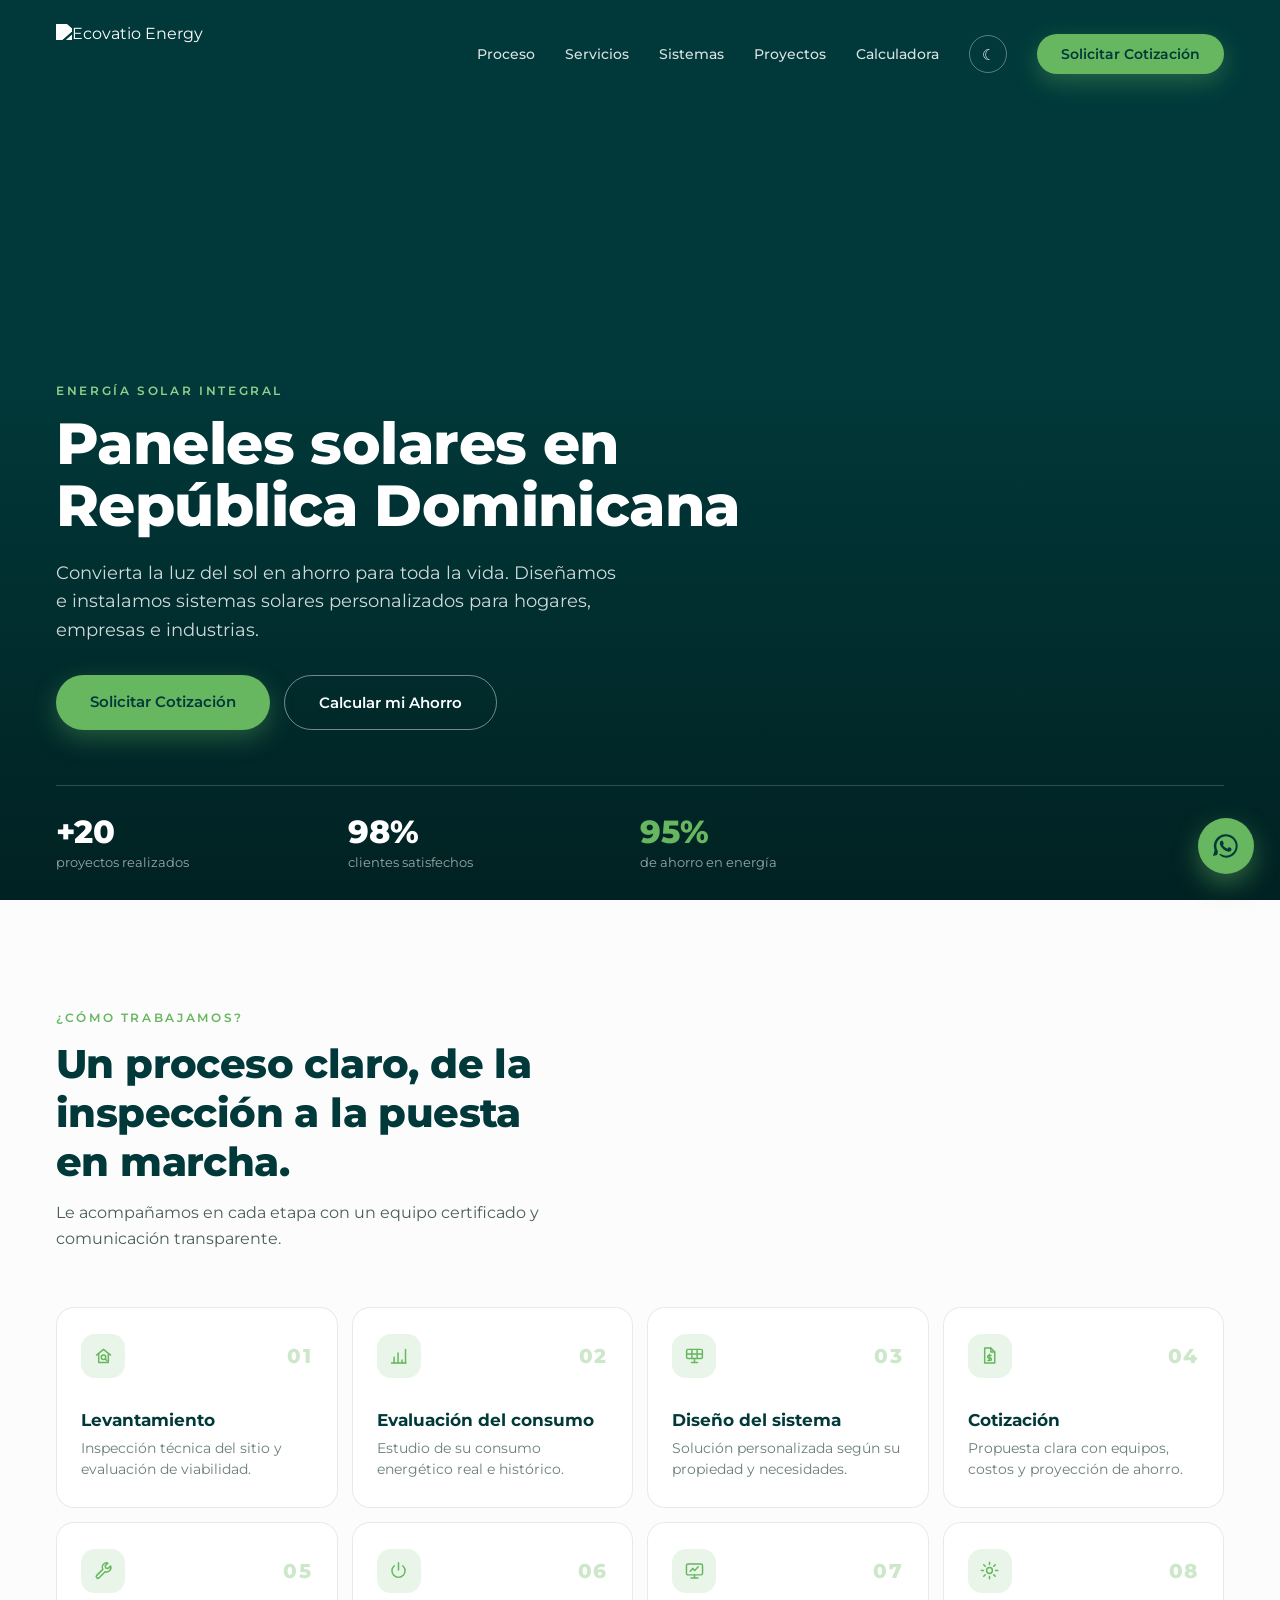
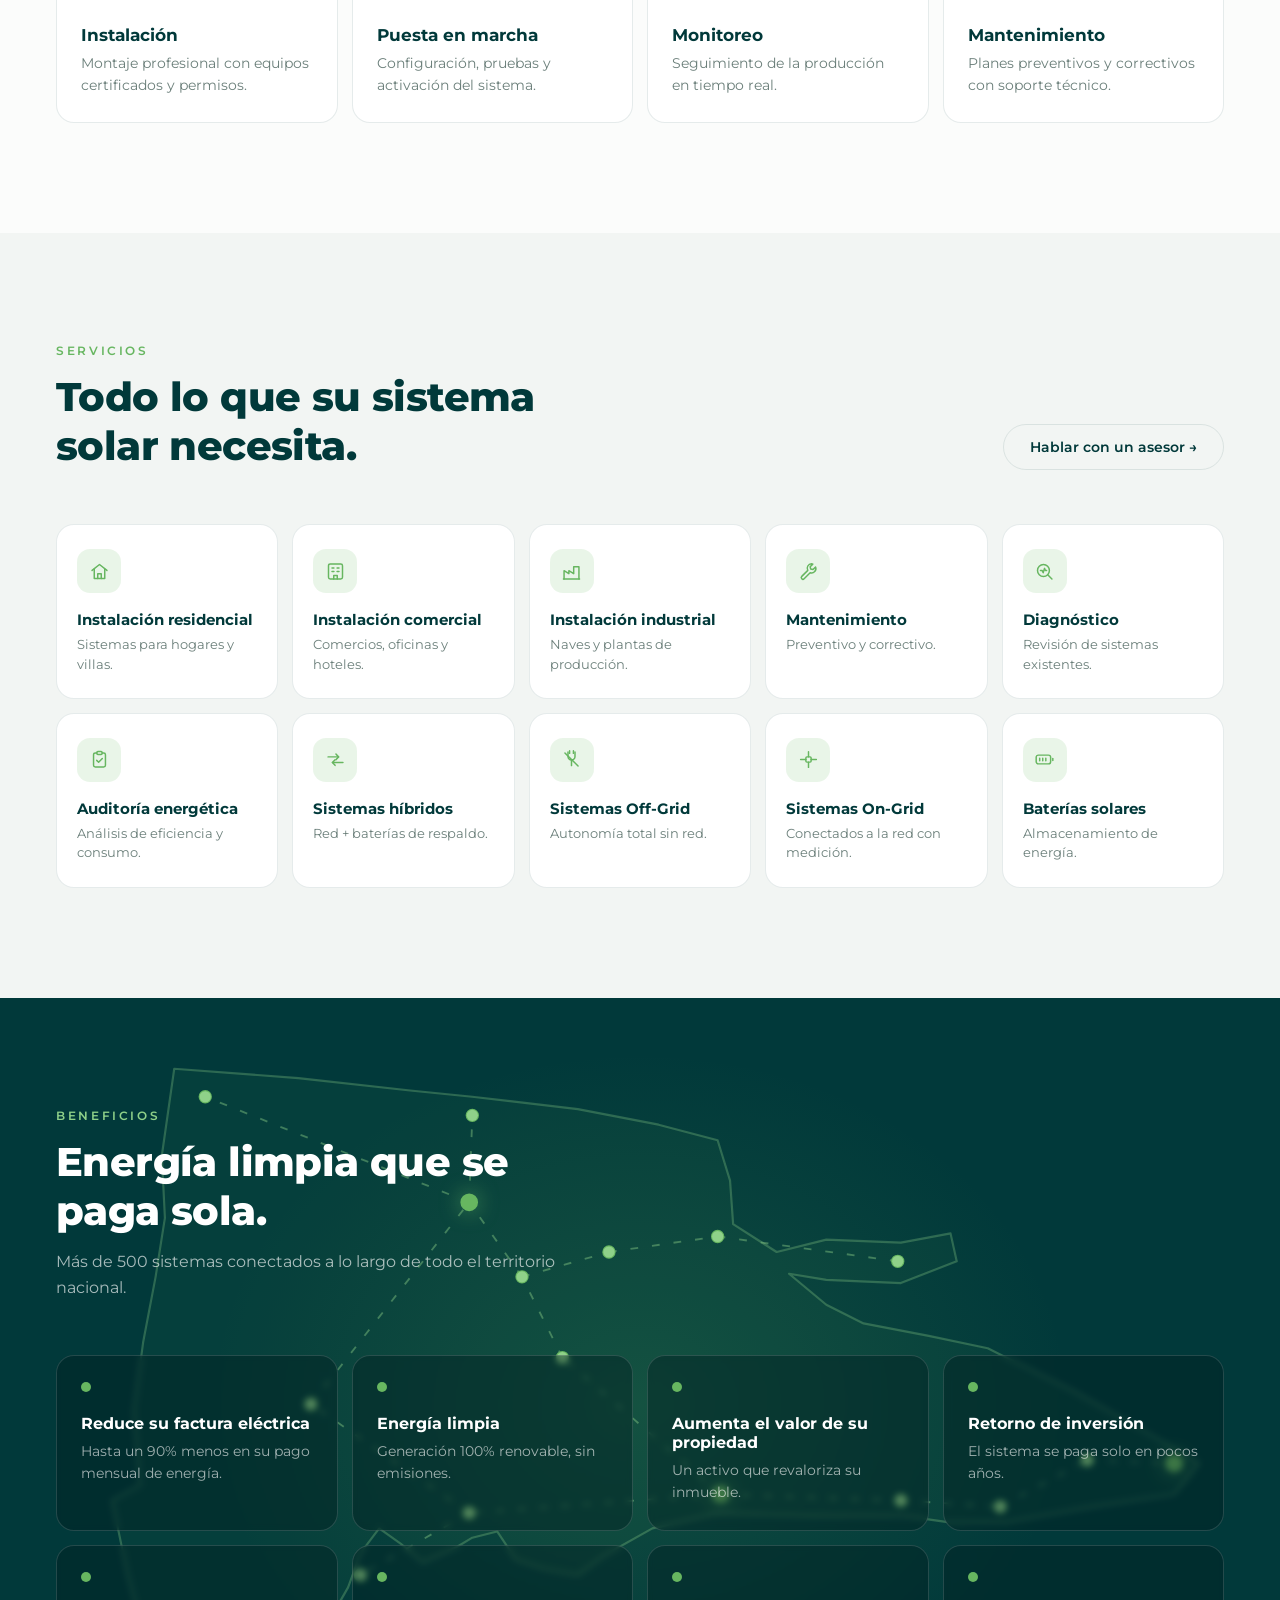
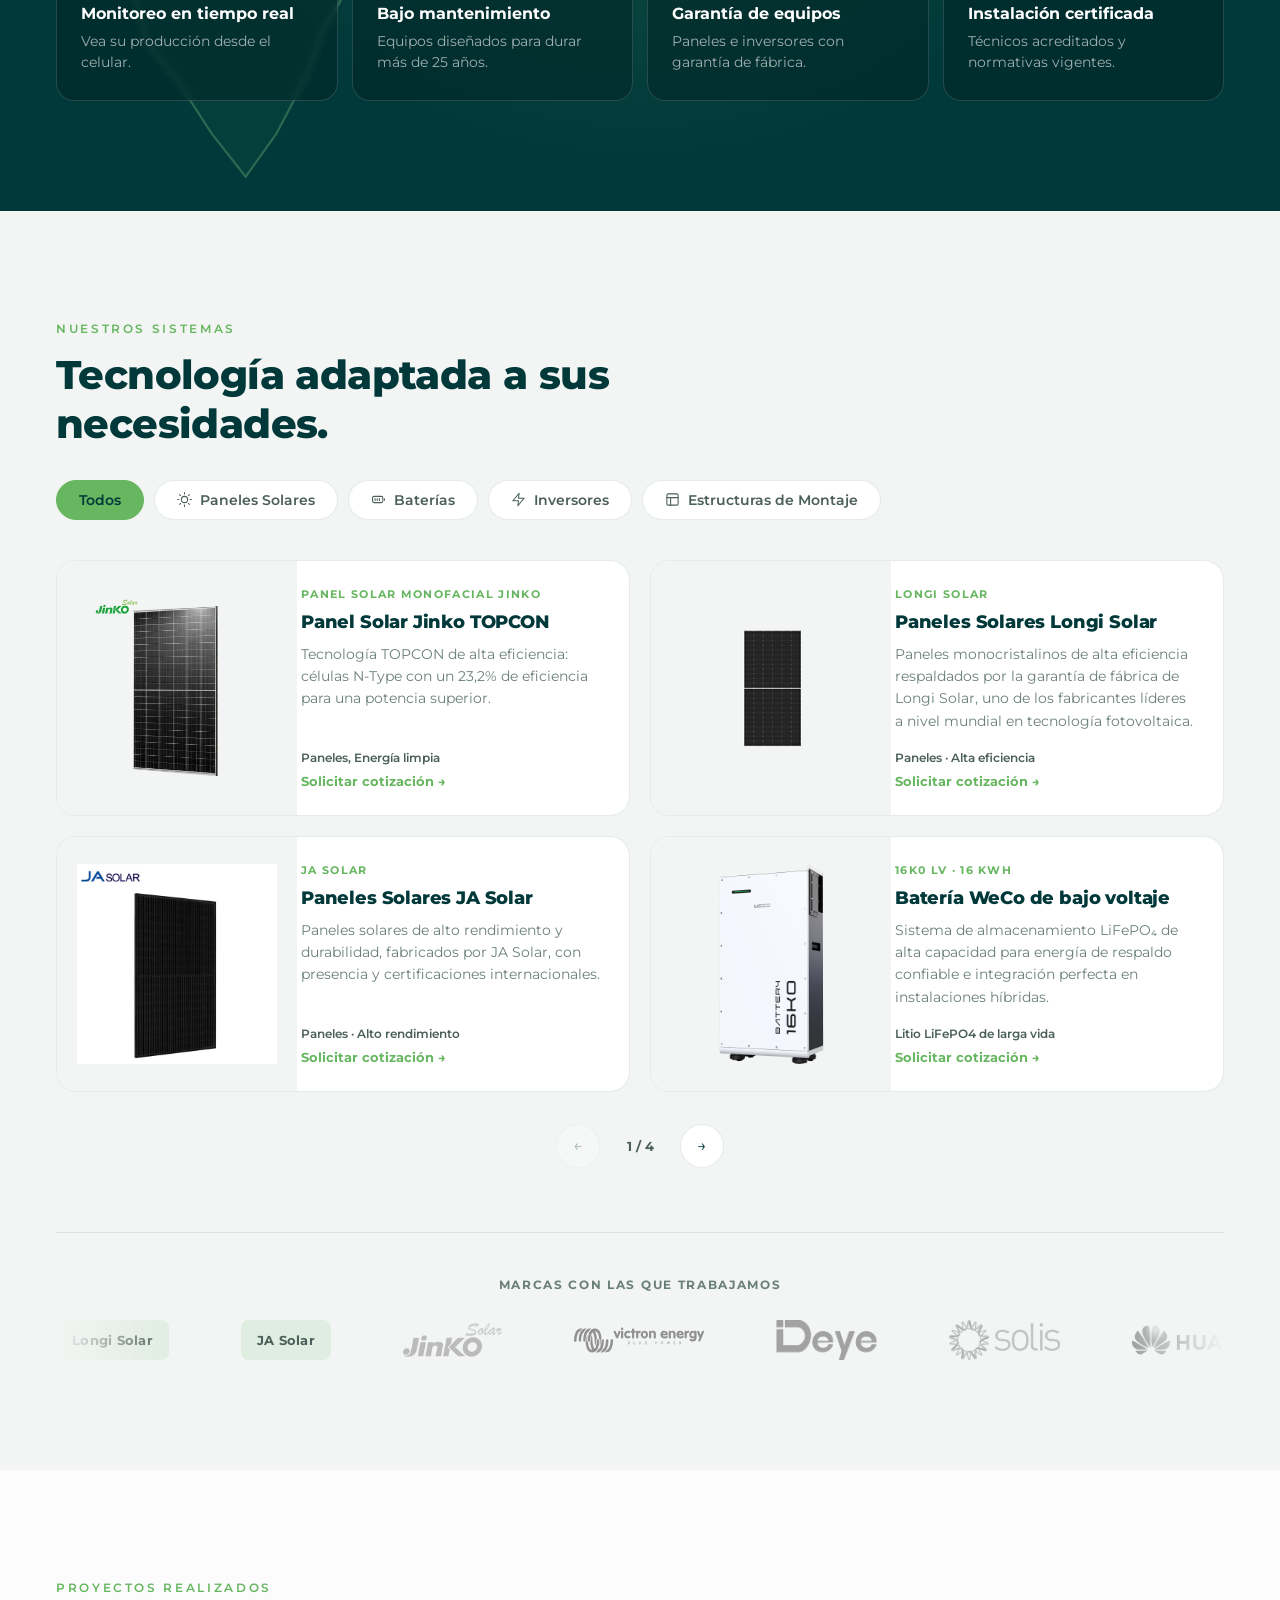
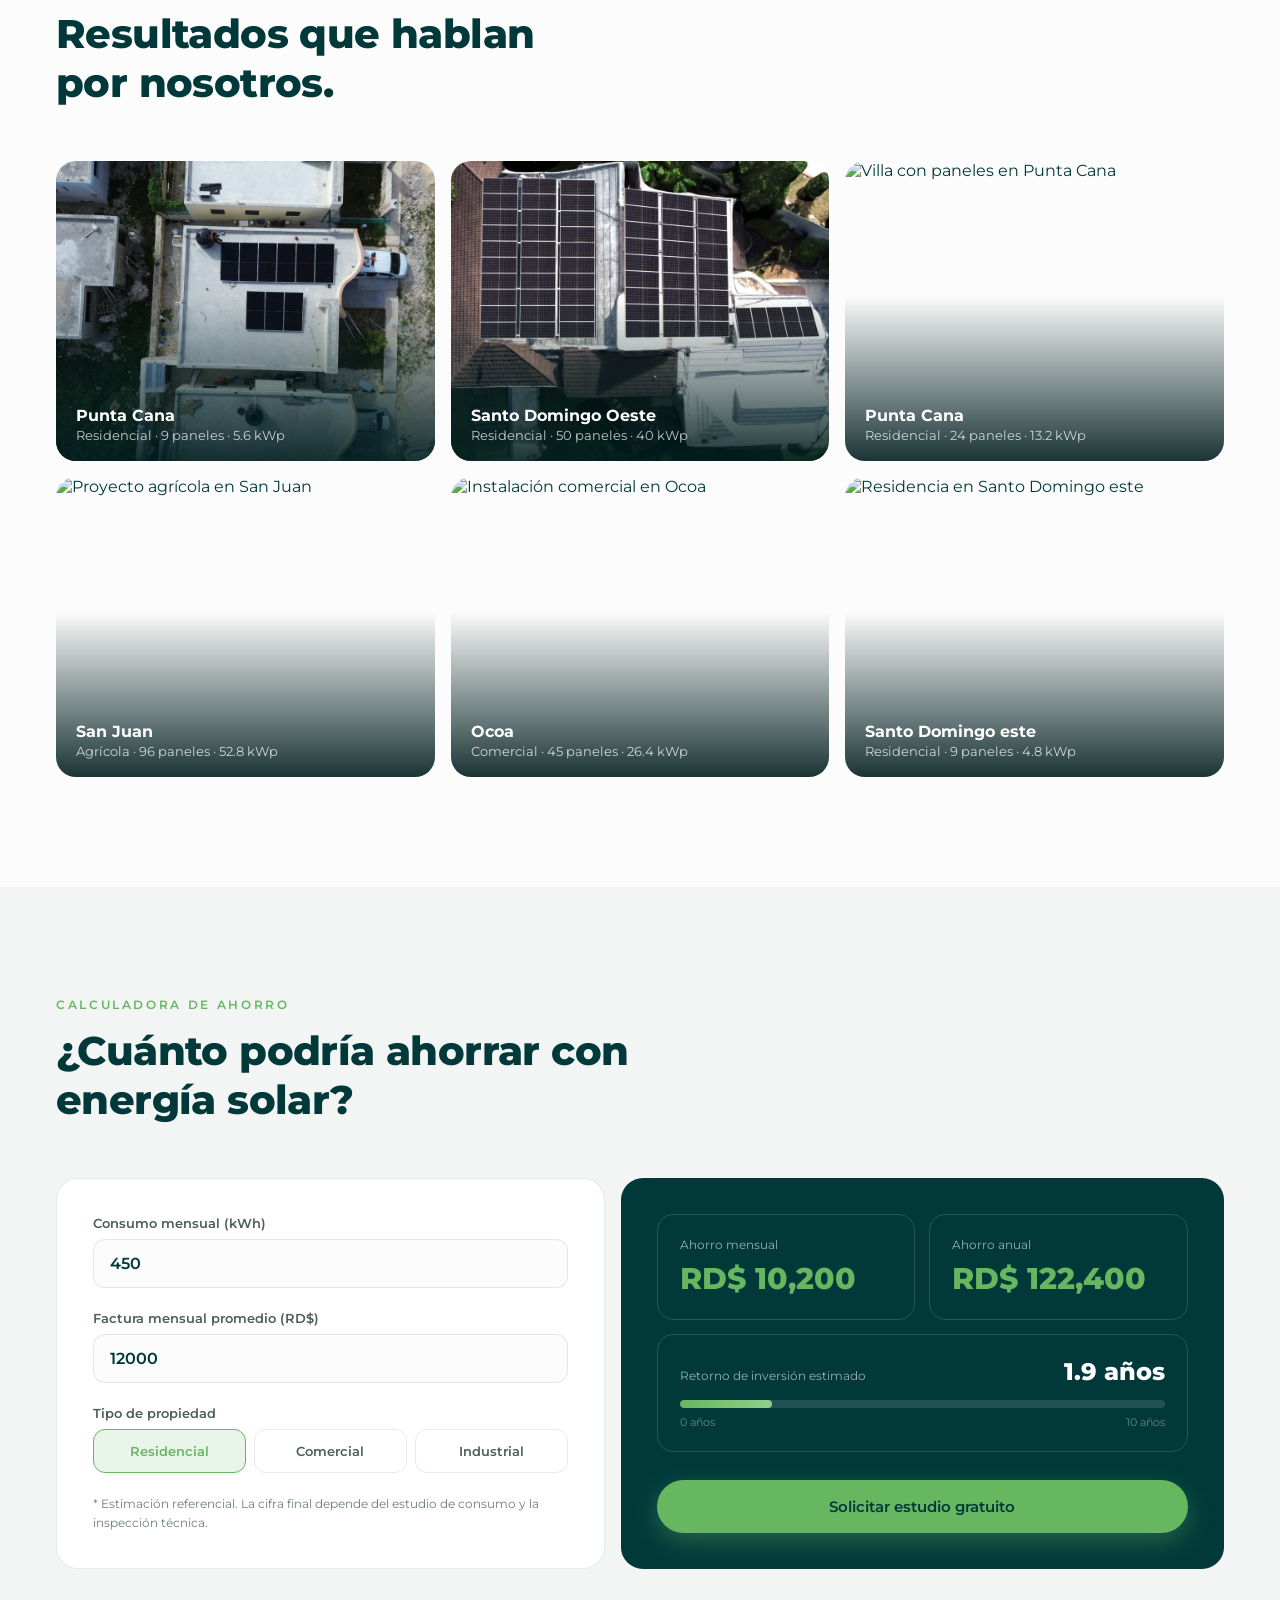
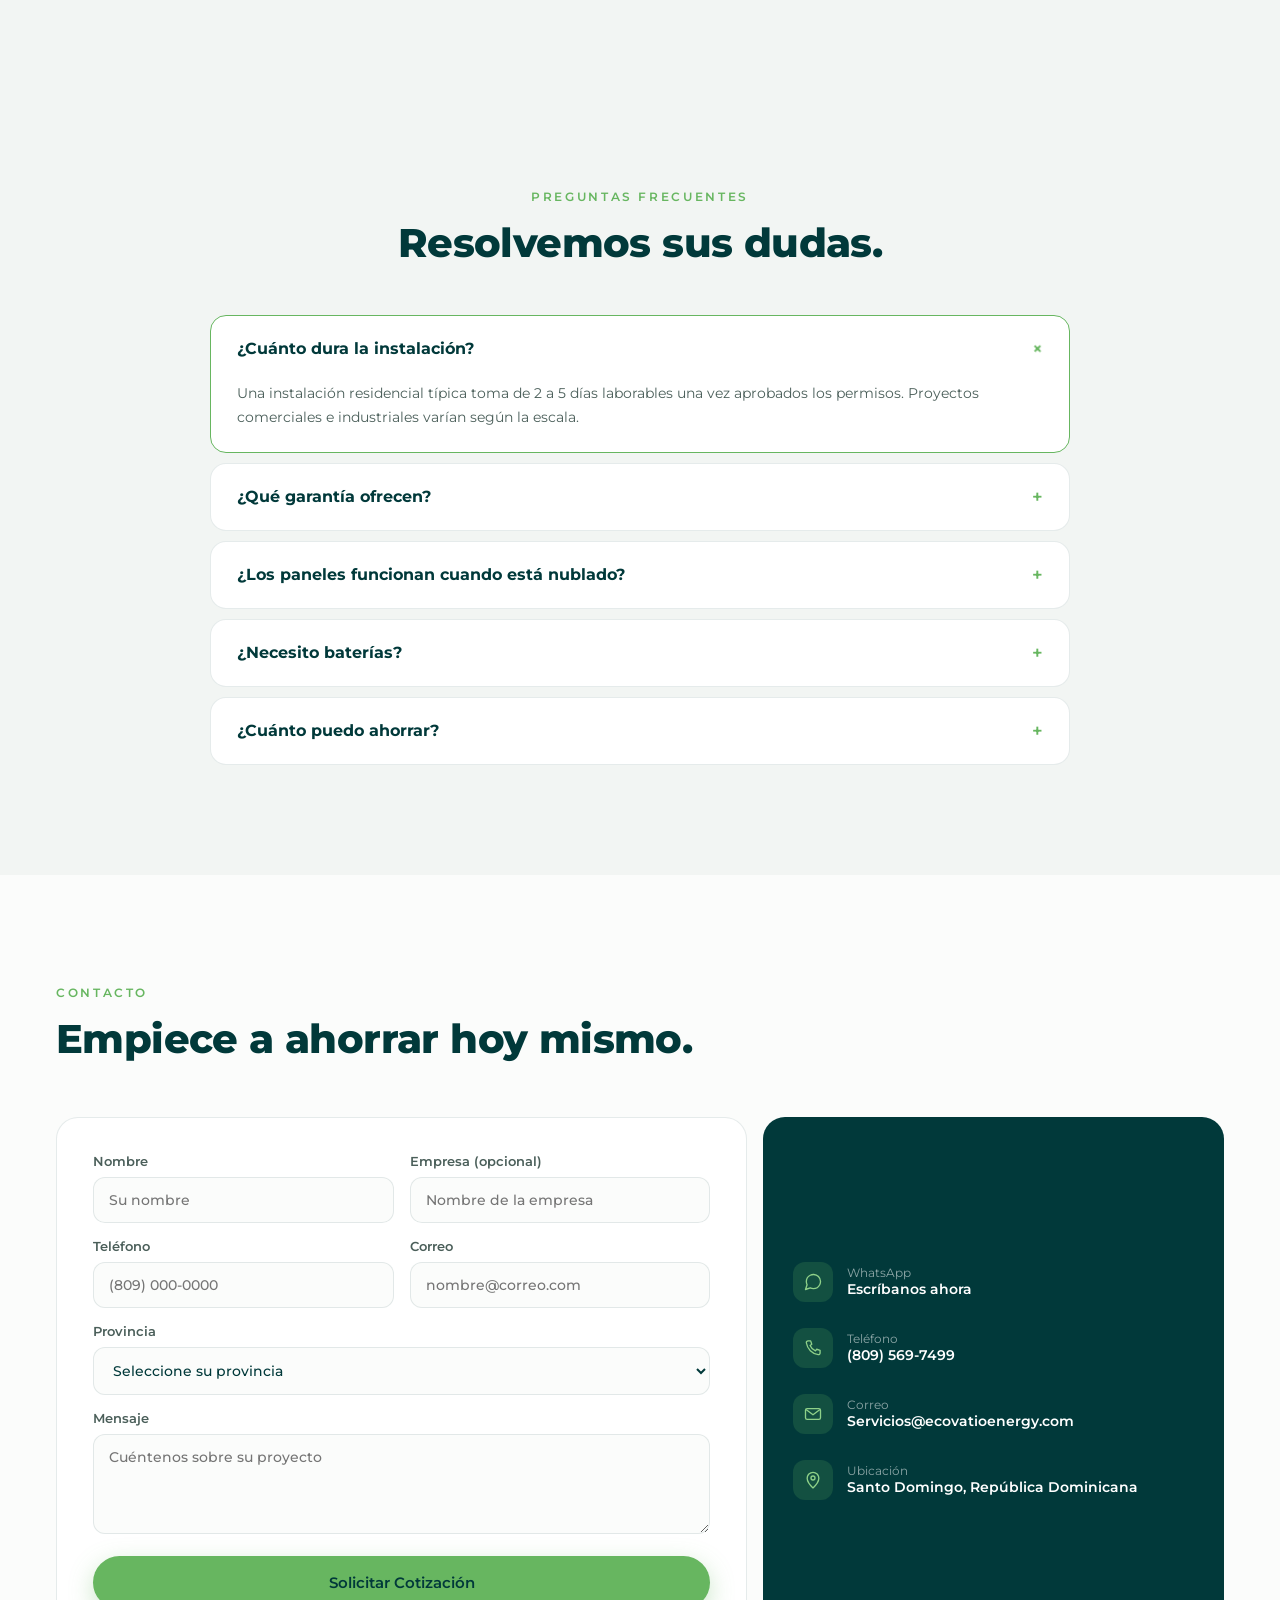
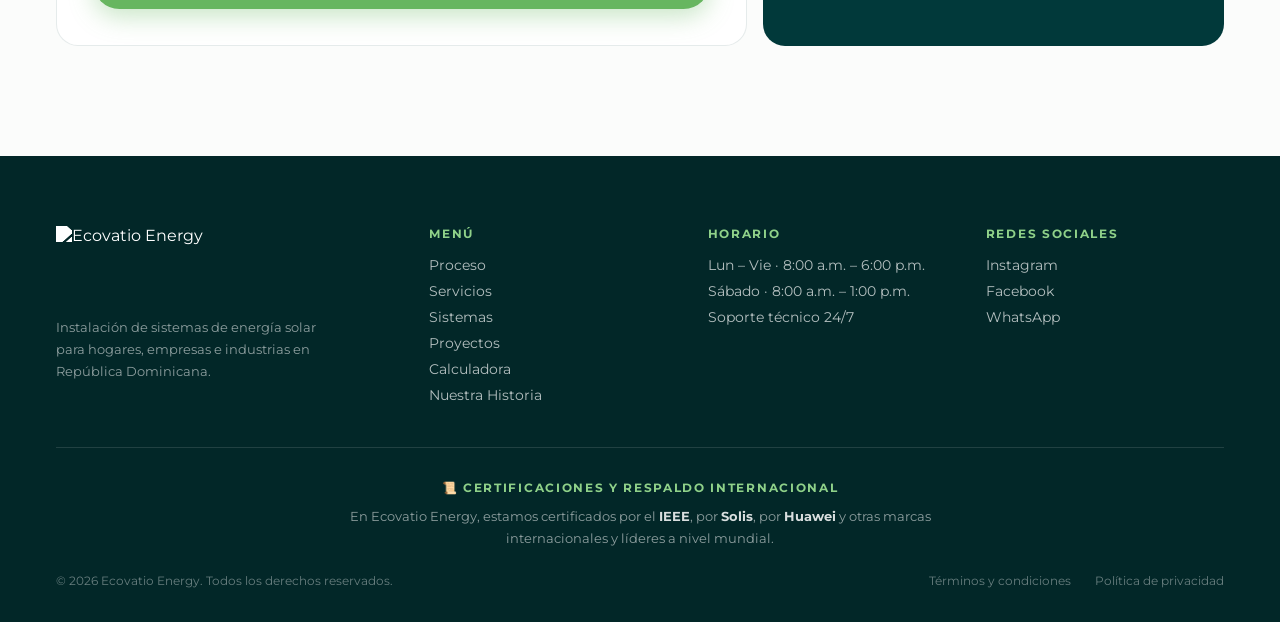
==== commit 0e6ab872: "Add new image asset for inversors: inversorsoli.webp" ====
--- a/index.html
+++ b/index.html
@@ -182,7 +182,7 @@
                 <a href="#sistemas">Sistemas</a>
                 <a href="#proyectos">Proyectos</a>
                 <a href="#calculadora">Calculadora</a>
-                <a href="/pages/historia.html">Historia</a>
+                <!-- <a href="/pages/historia.html">Historia</a> -->
                 <button class="theme-toggle" id="theme-toggle" title="Cambiar tema" aria-label="Cambiar tema">☾</button>
                 <a href="#contacto" class="btn btn--primary btn--sm">Solicitar Cotización</a>
             </div>
@@ -201,19 +201,16 @@
 
         <div class="hero__stats">
             <div>
-                <div class="stat__value">+500</div>
+                <div class="stat__value">+20</div>
                 <div class="stat__label">proyectos realizados</div>
             </div>
             <div>
                 <div class="stat__value">98%</div>
                 <div class="stat__label">clientes satisfechos</div>
             </div>
-        <div>
-            <div class="stat__value">15</div>
-            <div class="stat__label">años de experiencia</div>
-        </div>
+        
             <div>
-                <div class="stat__value stat__value--accent">90%</div>
+                <div class="stat__value stat__value--accent">95%</div>
                 <div class="stat__label">de ahorro en energía</div>
             </div>
         </div>
